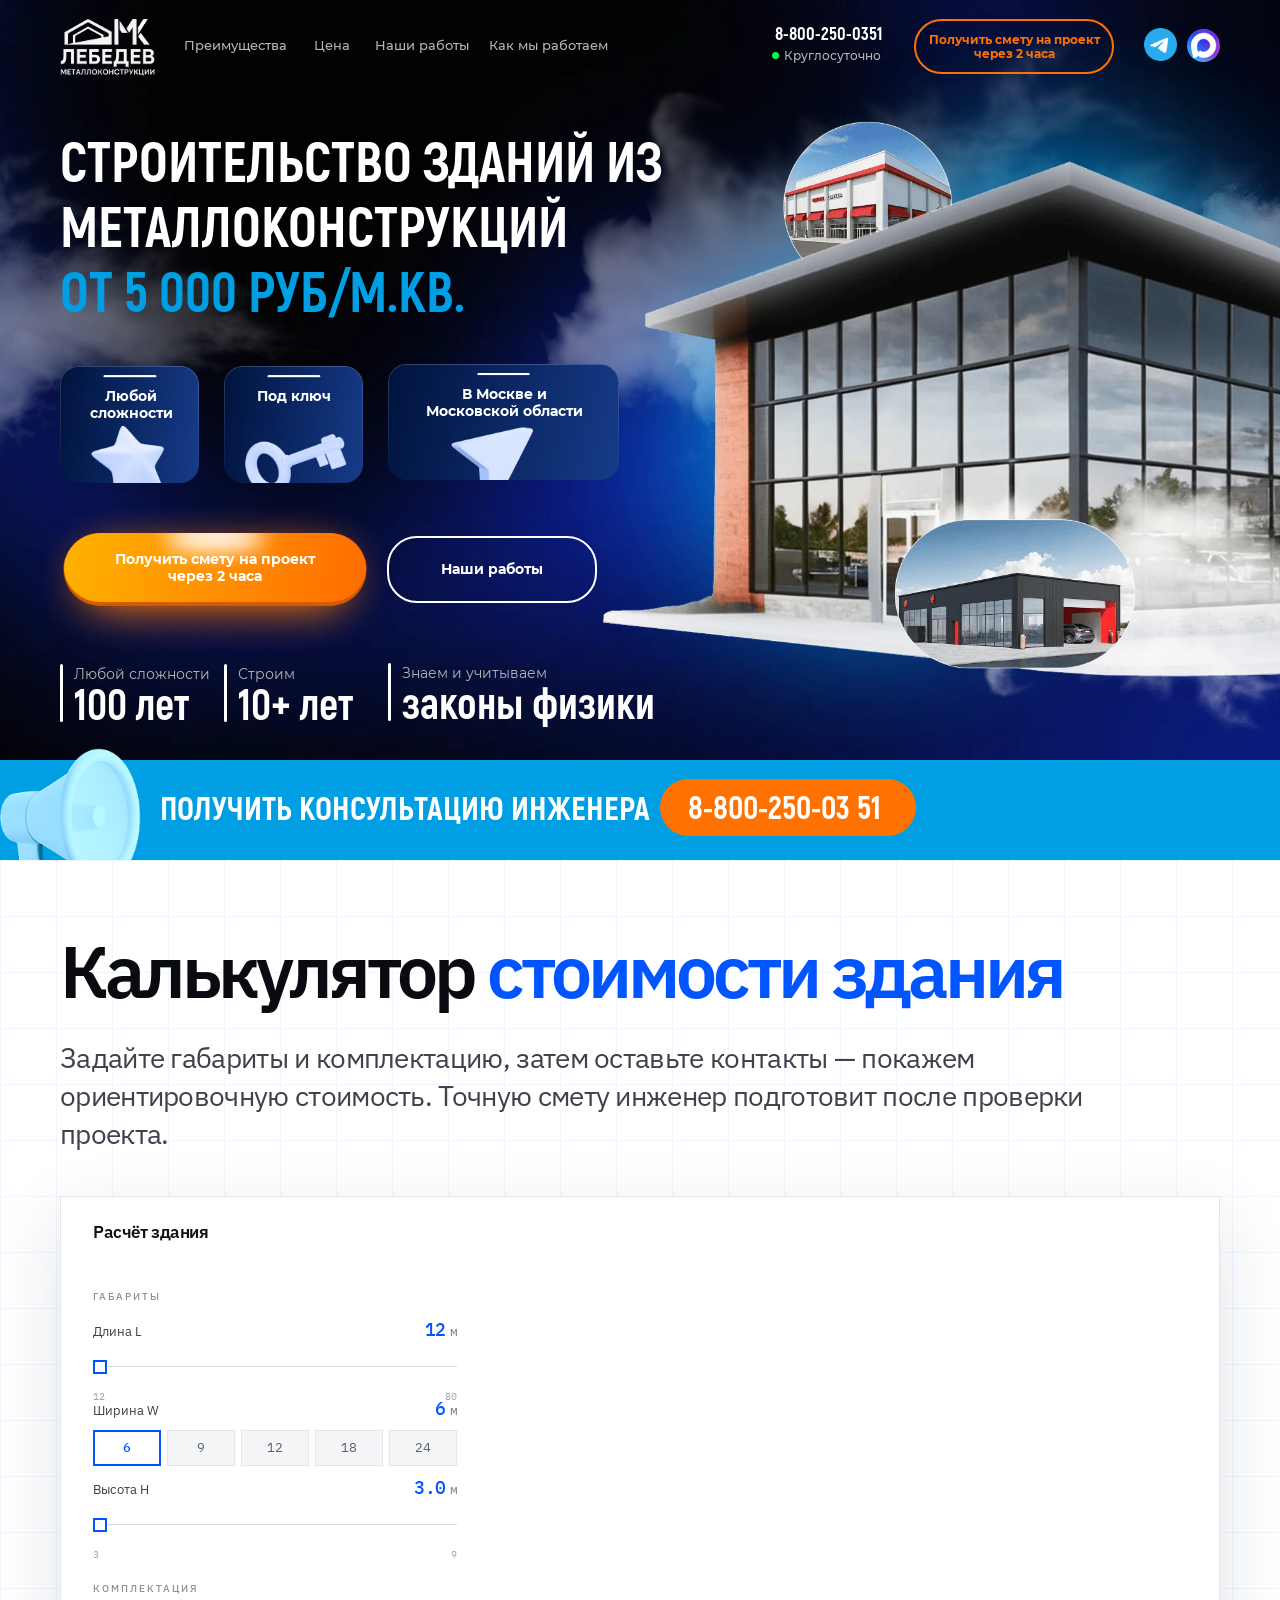
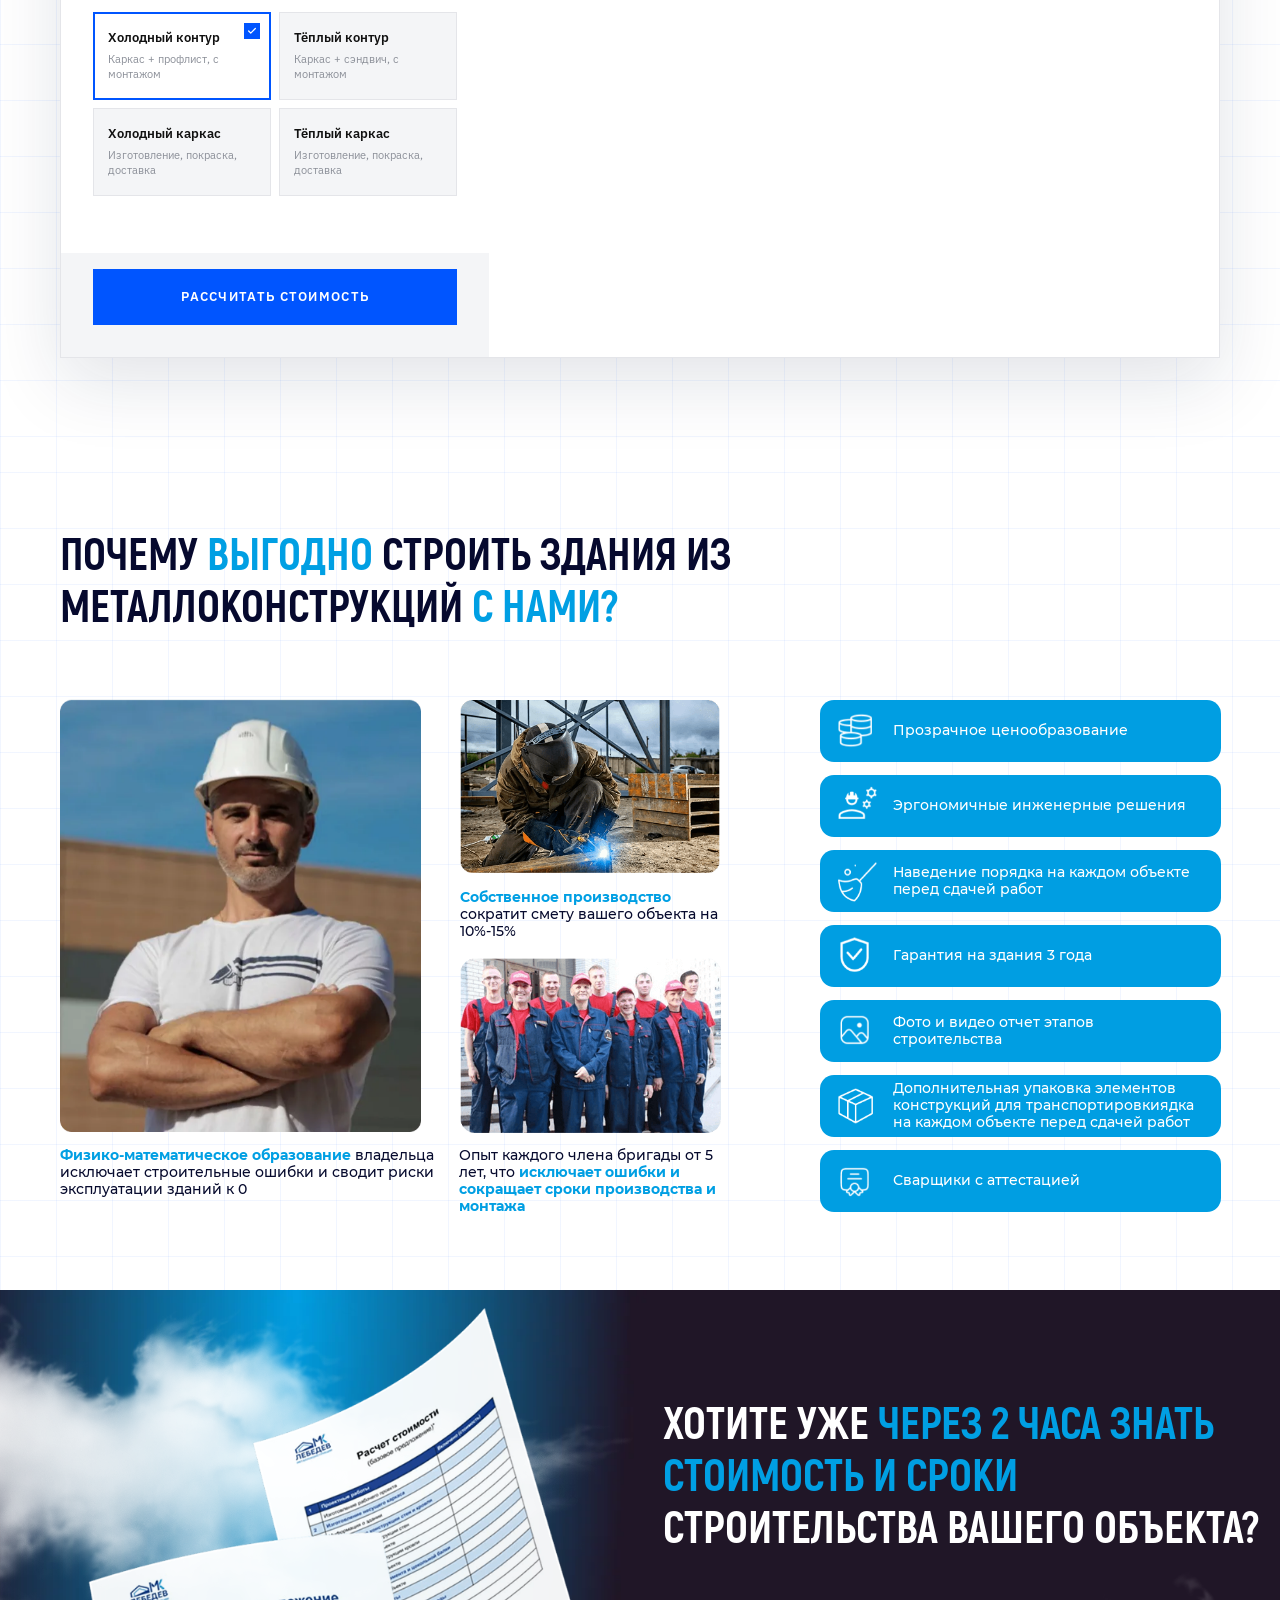
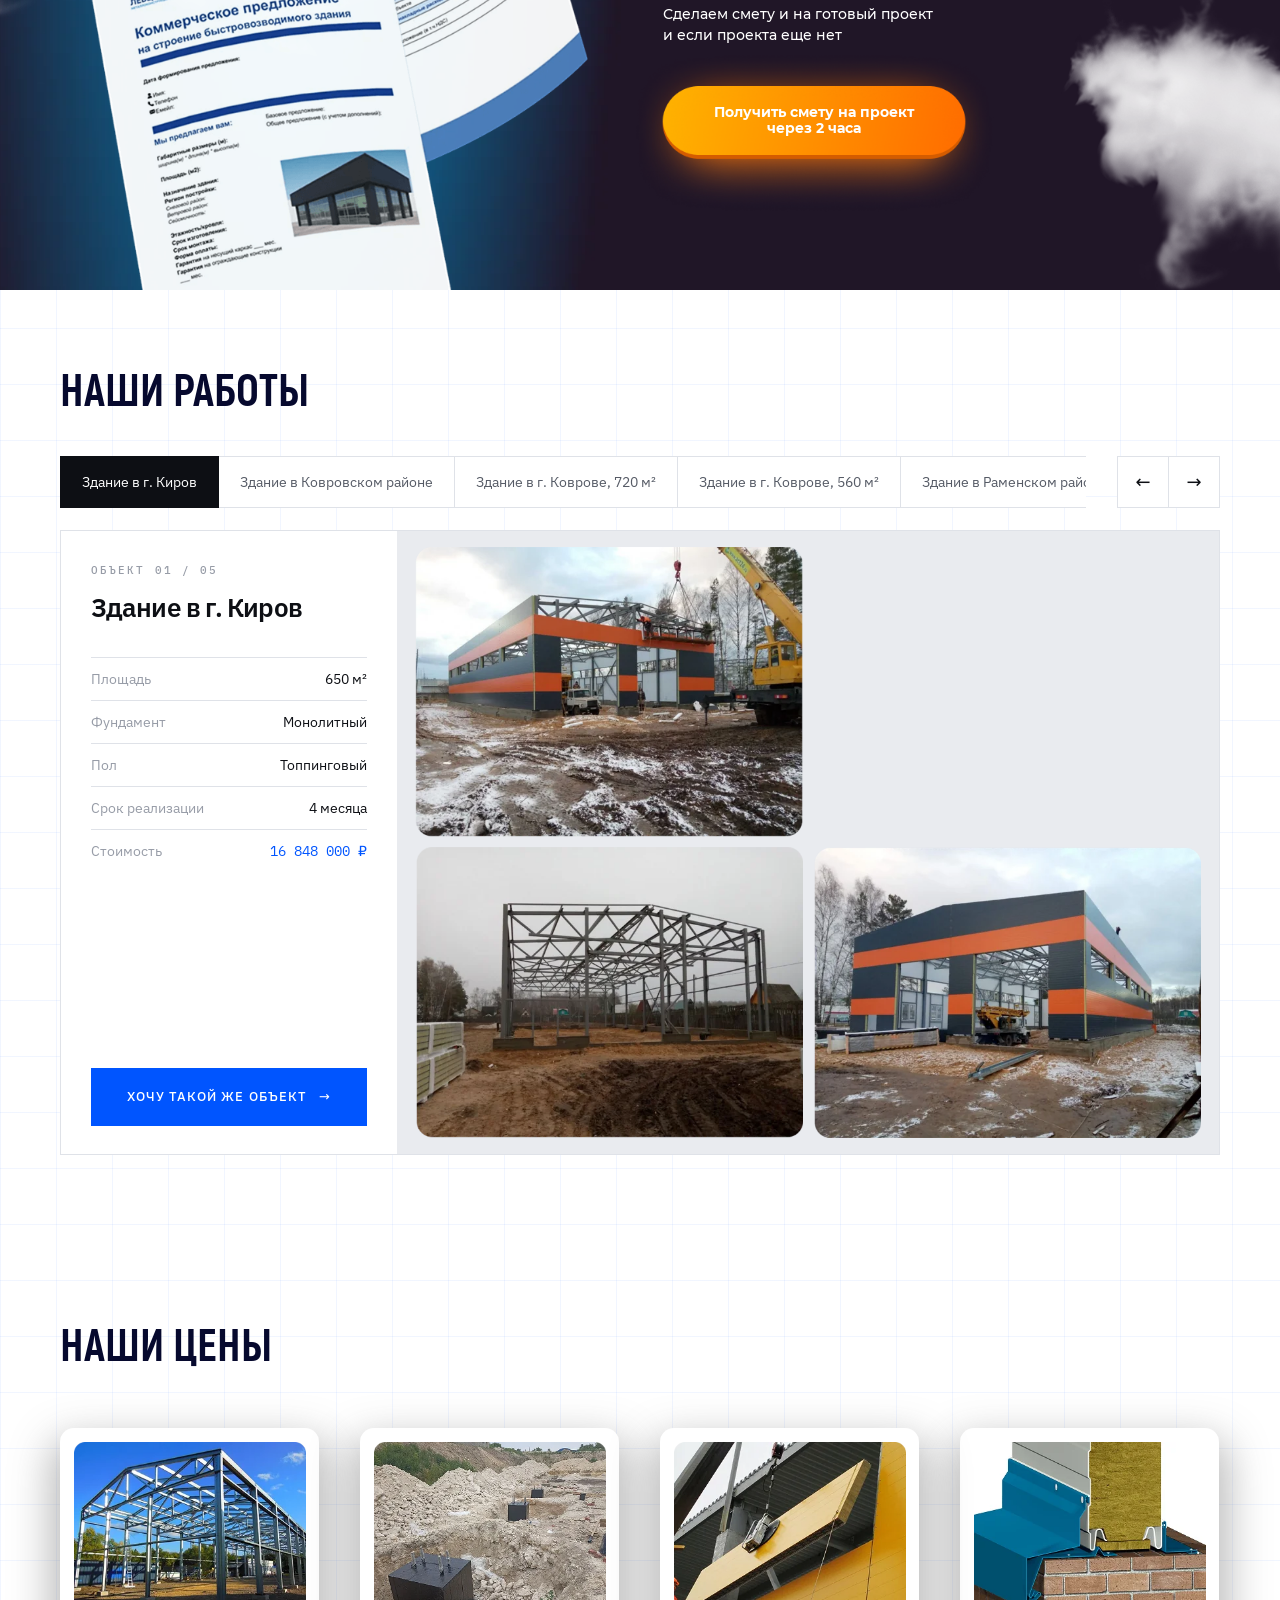
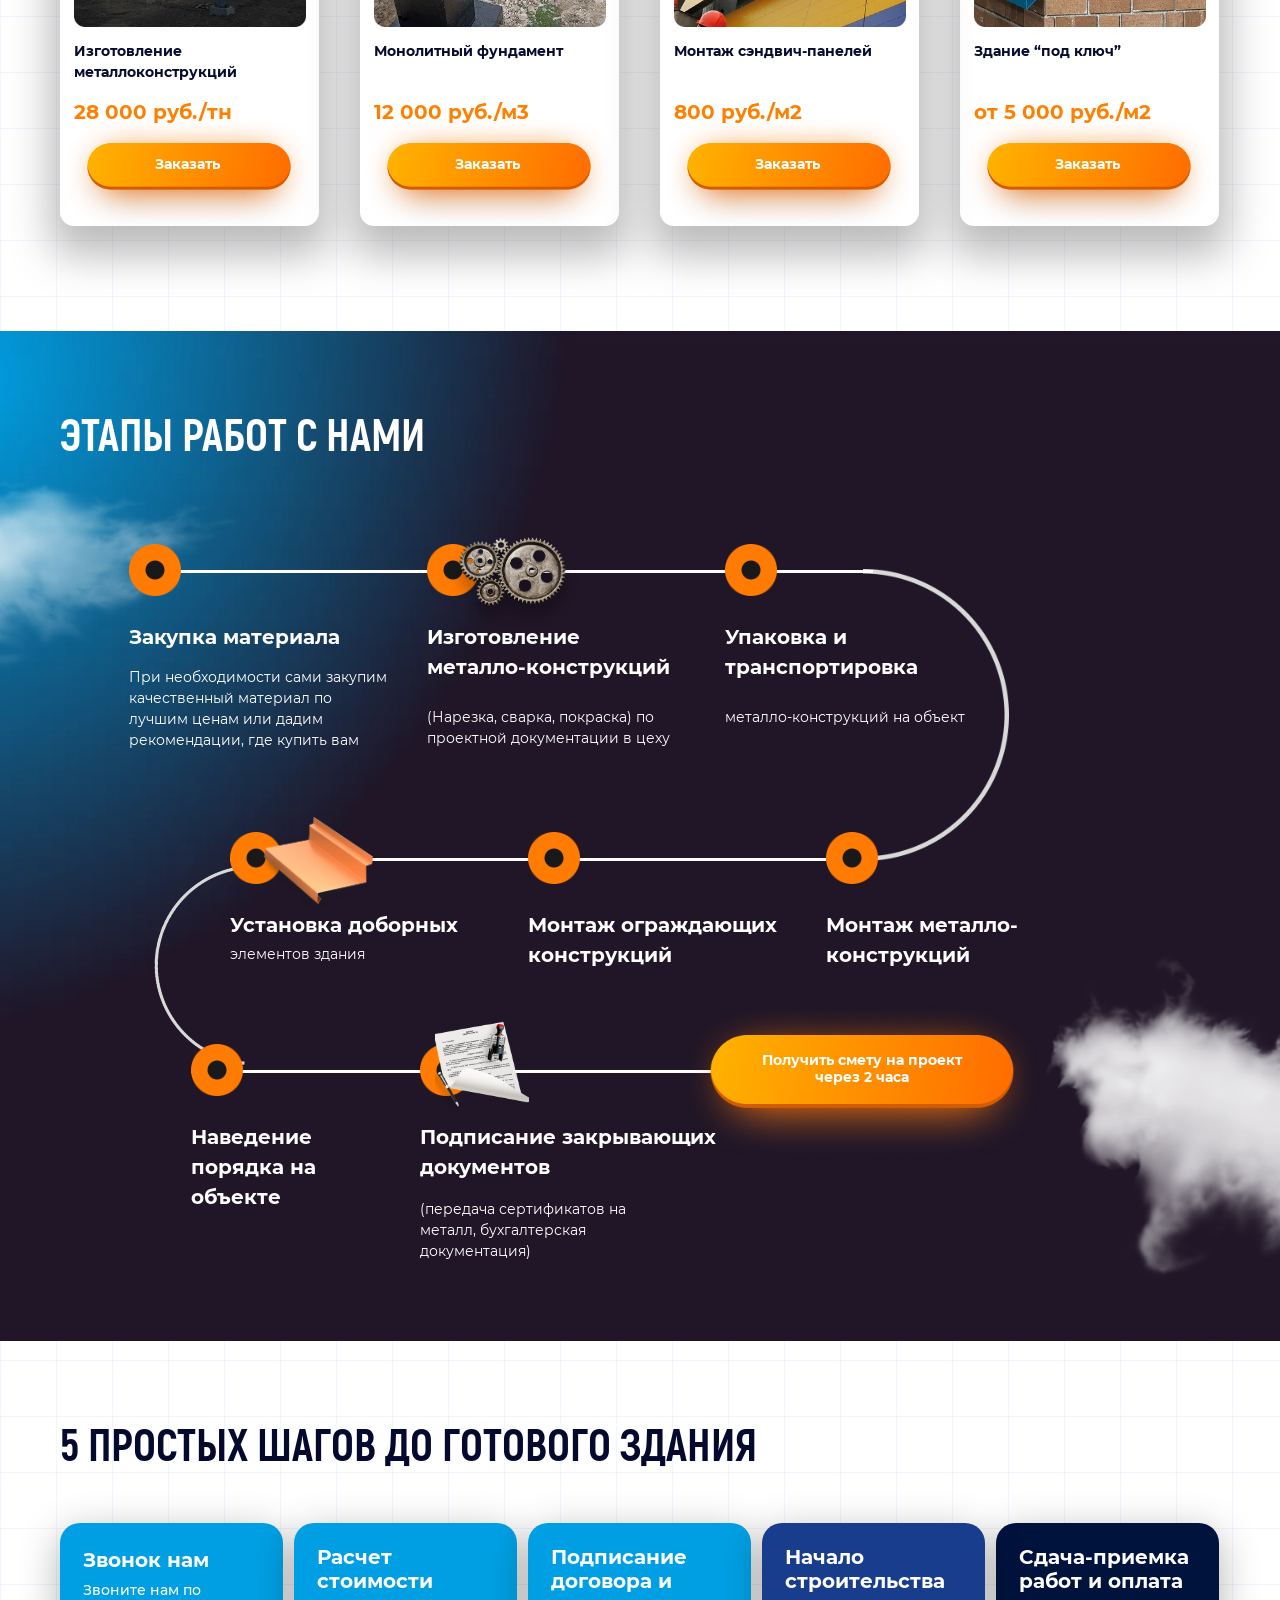
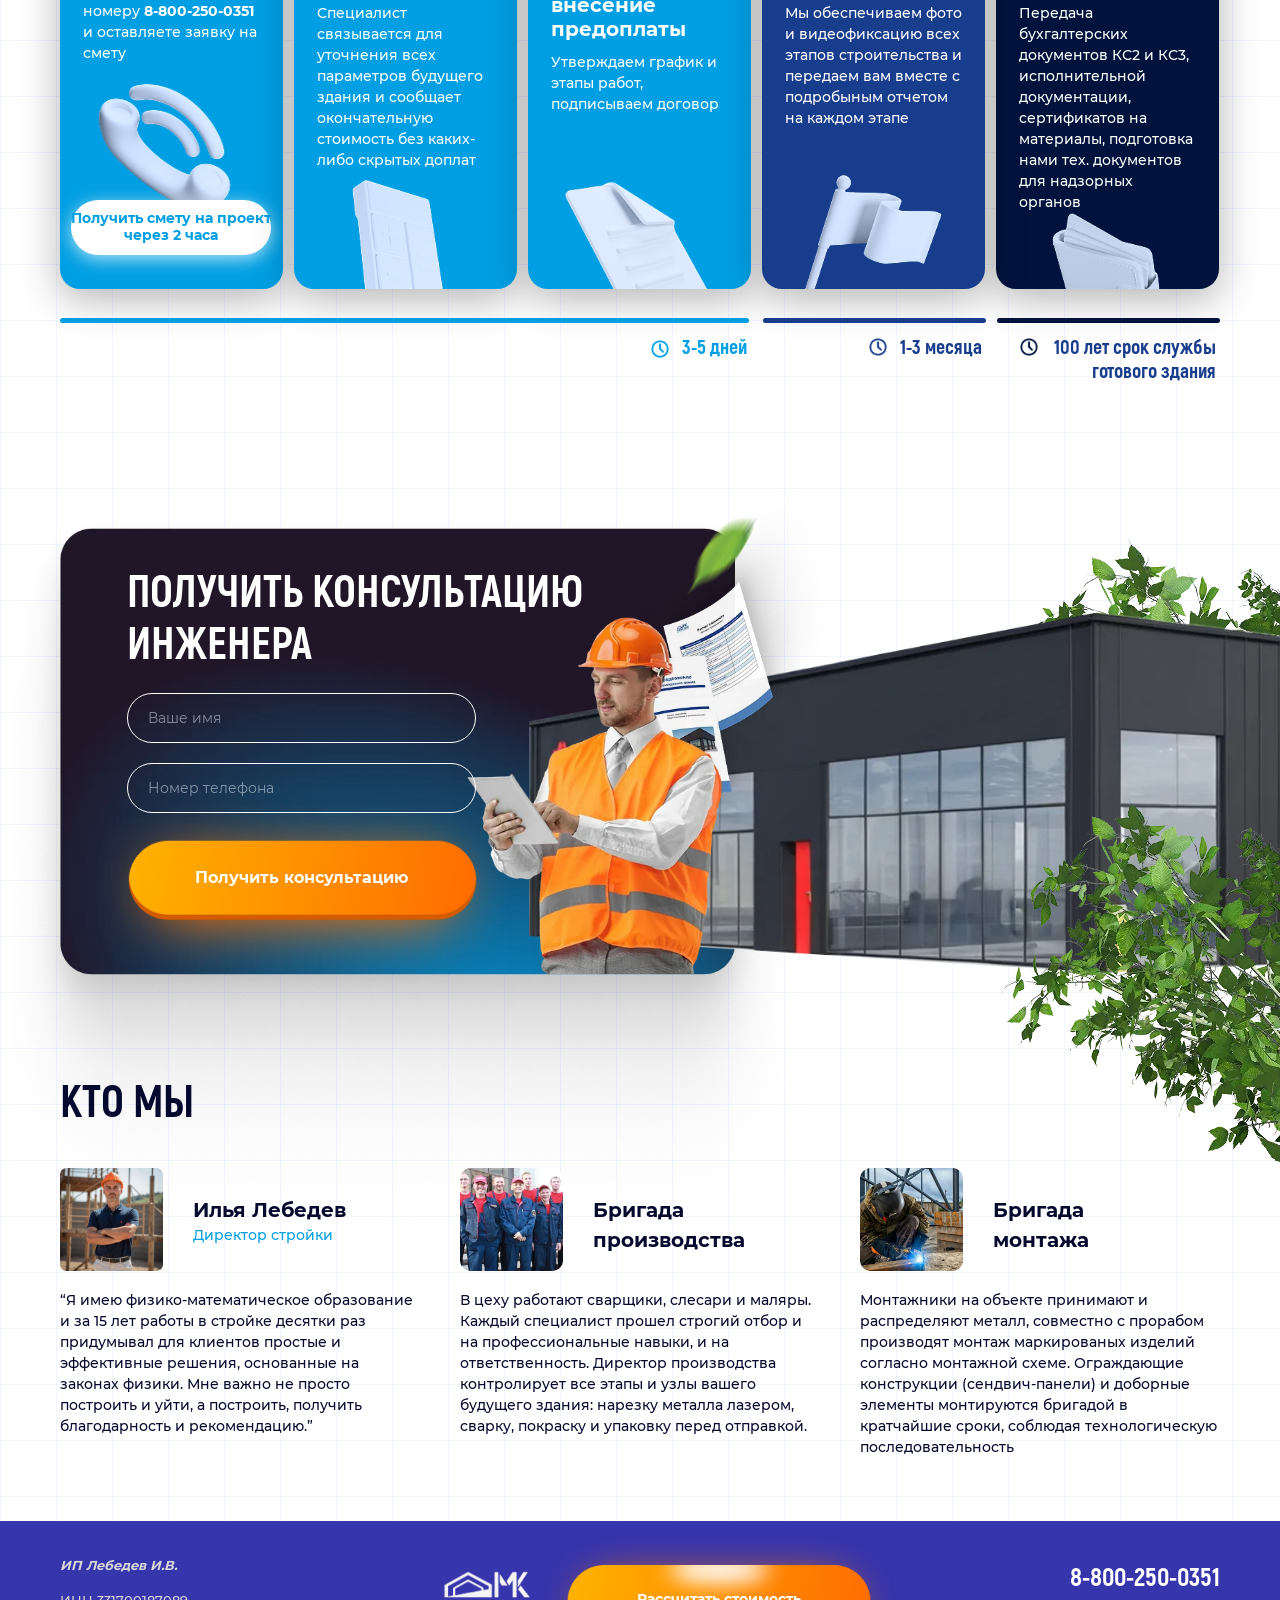
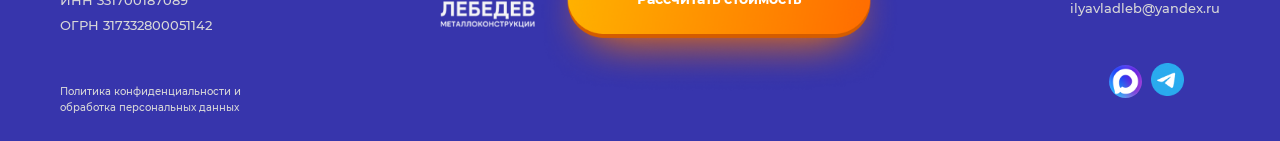
==== index.html @ 4c09ad39 "Keep lead relay warm for visitors" ====
<!DOCTYPE html> <html> <head> <meta charset="utf-8" /> <meta http-equiv="Content-Type" content="text/html; charset=utf-8" /> <meta name="viewport" content="width=device-width, initial-scale=1.0" /> <!--metatextblock--> <title>МК Лебедев</title> <meta name="description" content="производство металлоконструкций" /> <meta property="og:url" content="http://mklebedev.ru" /> <meta property="og:title" content="МК Лебедев" /> <meta property="og:description" content="производство металлоконструкций" /> <meta property="og:type" content="website" /> <meta property="og:image" content="/assets/fccdb71871597737-BHRh3YV_.png" /> <link rel="canonical" href="http://mklebedev.ru"> <!--/metatextblock--> <meta name="format-detection" content="telephone=no" /> <meta http-equiv="x-dns-prefetch-control" content="on"> <link rel="dns-prefetch" href="https://ws.tildacdn.com"> <link rel="dns-prefetch" href="https://static.tildacdn.com"> <link rel="shortcut icon" href="/assets/faa99f1e848c1a09-Iy8x-kt5.png" type="image/x-icon" /> <!-- Assets --> <script src="/source-export/assets/3087985932aea10c.js" async charset="utf-8"></script> <link rel="stylesheet" href="/assets/d329e63da9147b9d-CbxjBDpz.css" type="text/css" media="all" onerror="this.loaderr='y';"/> <link rel="stylesheet" href="/assets/bfaf8ce275fa608b-Btalv23H.css?t=1748951665" type="text/css" media="all" onerror="this.loaderr='y';" /> <link rel="stylesheet" href="[data-uri]" type="text/css" media="all" onerror="this.loaderr='y';" /> <link rel="stylesheet" href="[data-uri]" type="text/css" media="print" onload="this.media='all';" onerror="this.loaderr='y';" /> <noscript><link rel="stylesheet" href="[data-uri]" type="text/css" media="all" /></noscript> <link rel="stylesheet" href="/assets/fa470f65bb7f659a-L-0dBsce.css" type="text/css" media="all" onerror="this.loaderr='y';" /> <link rel="stylesheet" href="/assets/e4e72356dfc69a1c-B1KTAywH.css" type="text/css" media="print" onload="this.media='all';" onerror="this.loaderr='y';" /> <noscript><link rel="stylesheet" href="/assets/e4e72356dfc69a1c-B1KTAywH.css" type="text/css" media="all" /></noscript> <link rel="stylesheet" href="/assets/3b8c2eccae7419a6-CvyxeJ_b.css" type="text/css" media="all" onerror="this.loaderr='y';" /> <script nomodule src="/source-export/assets/10c37ace633e348c.js" charset="utf-8"></script> <script type="text/javascript">function t_onReady(func) {if(document.readyState!='loading') {func();} else {document.addEventListener('DOMContentLoaded',func);}}
function t_onFuncLoad(funcName,okFunc,time) {if(typeof window[funcName]==='function') {okFunc();} else {setTimeout(function() {t_onFuncLoad(funcName,okFunc,time);},(time||100));}}function t396_initialScale(t){t=document.getElementById("rec"+t);if(t){t=t.querySelector(".t396__artboard");if(t){var e,r=document.documentElement.clientWidth,a=[];if(i=t.getAttribute("data-artboard-screens"))for(var i=i.split(","),l=0;l<i.length;l++)a[l]=parseInt(i[l],10);else a=[320,480,640,960,1200];for(l=0;l<a.length;l++){var n=a[l];n<=r&&(e=n)}var o="edit"===window.allrecords.getAttribute("data-tilda-mode"),d="center"===t396_getFieldValue(t,"valign",e,a),c="grid"===t396_getFieldValue(t,"upscale",e,a),s=t396_getFieldValue(t,"height_vh",e,a),u=t396_getFieldValue(t,"height",e,a),g=!!window.opr&&!!window.opr.addons||!!window.opera||-1!==navigator.userAgent.indexOf(" OPR/");if(!o&&d&&!c&&!s&&u&&!g){for(var _=parseFloat((r/e).toFixed(3)),f=[t,t.querySelector(".t396__carrier"),t.querySelector(".t396__filter")],l=0;l<f.length;l++)f[l].style.height=Math.floor(parseInt(u,10)*_)+"px";t396_scaleInitial__getElementsToScale(t).forEach(function(t){t.style.zoom=_})}}}}function t396_scaleInitial__getElementsToScale(t){return t?Array.prototype.slice.call(t.children).filter(function(t){return t&&(t.classList.contains("t396__elem")||t.classList.contains("t396__group"))}):[]}function t396_getFieldValue(t,e,r,a){var i=a[a.length-1],l=r===i?t.getAttribute("data-artboard-"+e):t.getAttribute("data-artboard-"+e+"-res-"+r);if(!l)for(var n=0;n<a.length;n++){var o=a[n];if(!(o<=r)&&(l=o===i?t.getAttribute("data-artboard-"+e):t.getAttribute("data-artboard-"+e+"-res-"+o)))break}return l}</script> <script src="/source-export/assets/650635a9ccc1b519.js" charset="utf-8" defer onerror="this.loaderr='y';"></script> <script src="/source-export/assets/99469913cd884b6b.js?t=1748951665" charset="utf-8" async onerror="this.loaderr='y';"></script> <script src="/source-export/assets/4e3898e93c11e9b6.js" charset="utf-8" async onerror="this.loaderr='y';"></script> <script src="/source-export/assets/65742bf27653cb27.js" charset="utf-8" async onerror="this.loaderr='y';"></script> <script src="/source-export/assets/40d3ef7bfcf30dd9.js" charset="utf-8" async onerror="this.loaderr='y';"></script> <script src="/source-export/assets/a7c681a43747995f.js" charset="utf-8" async onerror="this.loaderr='y';"></script> <script src="/source-export/assets/b7b4c8ea3c83208d.js" charset="utf-8" async onerror="this.loaderr='y';"></script> <script src="/source-export/assets/4809ab337c8e7a76.js" charset="utf-8" async onerror="this.loaderr='y';"></script> <script src="/source-export/assets/b25aa137604795e3.js" charset="utf-8" async onerror="this.loaderr='y';"></script> <script src="/source-export/assets/177b3ec71125a889.js" charset="utf-8" async onerror="this.loaderr='y';"></script> <script src="/source-export/assets/a434a3634280222a.js" charset="utf-8" async onerror="this.loaderr='y';"></script> <script src="/source-export/assets/0be8cca68d1aad5b.js" charset="utf-8" async onerror="this.loaderr='y';"></script> <script src="/source-export/assets/f212b7b8f1d6652f.js" charset="utf-8" async onerror="this.loaderr='y';"></script> <script src="/source-export/assets/a888ad3305d15e47.js" charset="utf-8" async onerror="this.loaderr='y';"></script> <script src="/source-export/assets/8f3866c30eab617c.js" charset="utf-8" async onerror="this.loaderr='y';"></script> <script src="/source-export/assets/1a400eea1c77a822.js" charset="utf-8" async onerror="this.loaderr='y';"></script> <script src="/source-export/assets/47298d458f5e125b.js" charset="utf-8" async onerror="this.loaderr='y';"></script> <!-- nominify begin --> <script type="text/javascript" src="/source-export/assets/7be78e4bf2e85eb4.js?wcb_code=2accbef1e4f37ddf5c4b3f8d4f6a697d" charset="UTF-8" async></script> <!-- calltouch --> <script>
(function(w,d,n,c){w.CalltouchDataObject=n;w[n]=function(){w[n]["callbacks"].push(arguments)};if(!w[n]["callbacks"]){w[n]["callbacks"]=[]}w[n]["loaded"]=false;if(typeof c!=="object"){c=[c]}w[n]["counters"]=c;for(var i=0;i<c.length;i+=1){p(c[i])}function p(cId){var a=d.getElementsByTagName("script")[0],s=d.createElement("script"),i=function(){a.parentNode.insertBefore(s,a)},m=typeof Array.prototype.find === 'function',n=m?"init-min.js":"init.js";s.async=true;s.src="https://mod.calltouch.ru/"+n+"?id="+cId;if(w.opera=="[object Opera]"){d.addEventListener("DOMContentLoaded",i,false)}else{i()}}})(window,document,"ct","1x1d19qc");
</script> <!-- calltouch --> <!-- calltouch requsest --> <script type="text/javascript">
Element.prototype.matches||(Element.prototype.matches=Element.prototype.matchesSelector||Element.prototype.webkitMatchesSelector||Element.prototype.mozMatchesSelector||Element.prototype.msMatchesSelector),Element.prototype.closest||(Element.prototype.closest=function(e){for(var t=this;t;){if(t.matches(e))return t;t=t.parentElement}return null});
var ct_get_val = function(form,selector){if(!!form.querySelector(selector)){return form.querySelector(selector).value;}else{return '';}}
var calltouch_sender = function(form,is_zero_block){ console.log(form);
    var fio = ct_get_val(form,'input[data-tilda-rule="name"]'); if (!fio){ fio = ct_get_val(form,'input[name="name"]'); }
    var phone = ct_get_val(form,'input[data-tilda-rule="phone"]'); if (!phone){ phone = ct_get_val(form,'input[name="phone"]'); }
    var email = ct_get_val(form,'input[data-tilda-rule="email"]'); if (!email){ email = ct_get_val(form,'input[name="email"]'); }
    var sub = 'Заявка с ' + location.hostname;
    if (ct_get_val(form,'input[name="tildaspec-formname"]').length>0){ sub = ct_get_val(form,'input[name="tildaspec-formname"]'); }
    var ct_data = {       
        fio: fio,
        phoneNumber: phone,
        email: email,
        subject: sub,
        requestUrl: location.href,
        sessionId: window.call_value
    };
    var post_data = Object.keys(ct_data).reduce(function(a,k){if(!!ct_data[k]){a.push(k+'='+encodeURIComponent(ct_data[k]));}return a},[]).join('&');
    var ct_site_id = '74934';
    var ct_valid = !!phone || !!email;
    console.log(ct_data,ct_valid);
    if (ct_valid && !window.ct_snd_flag){
        window.ct_snd_flag = 1; setTimeout(function(){ window.ct_snd_flag = 0; }, 20000);
        calltouch_send_request(post_data,ct_site_id);
    }
    if (is_zero_block){var su=form.getAttribute('data-success-url');if(su){console.log('ct_start_timeout');setTimeout(function(){console.log('ct_end_timeout');window.location.href=su;},1000);}}
}
var set_calltouch_listener = function(form,is_zero_block){
    form.addEventListener('tildaform:aftersuccess', function(e) { calltouch_sender(form,is_zero_block); });
    if (!is_zero_block){
        var success_callback = form.getAttribute('data-success-callback'); var formsended_callback = form.getAttribute('data-formsended-callback');
        if(!!success_callback){
            if (success_callback == 't702_onSuccess'){window.t702_onSuccess_def=success_callback;form.setAttribute('data-success-callback','t702_onSuccess_ct_fix');}
            if (success_callback == 't396_onSuccess'){window.t396_onSuccess_def=success_callback;form.setAttribute('data-success-callback','t396_onSuccess_ct_fix');}
            if (success_callback == 't678_onSuccess'){window.t678_onSuccess_def=success_callback;form.setAttribute('data-success-callback','t678_onSuccess_ct_fix');}
        }
        if(!!formsended_callback){
            if (formsended_callback=='t706_onSuccessCallback'){ window.t706_onSuccessCallback_def=form.getAttribute('data-formsended-callback'); form.setAttribute('data-formsended-callback','t706_onSuccessCallback_ct_fix'); }
        }
    }
}
var calltouch_send_request = function(post_data,ct_site_id){ var ct_url = 'https://api.calltouch.ru/calls-service/RestAPI/requests/'+ct_site_id+'/register/'; if (window.jQuery){ jQuery.ajax({ url: ct_url, dataType: 'json', type: 'POST', data: post_data, async: false }); } else { var request = window.ActiveXObject?new ActiveXObject("Microsoft.XMLHTTP"):new XMLHttpRequest(); request.open('POST', ct_url, true); request.setRequestHeader('Content-Type', 'application/x-www-form-urlencoded'); request.send(post_data); }}
if (document.readyState!=='loading'){
    [].forEach.call(document.querySelectorAll('form'),function(el){ set_calltouch_listener(el,false); });
} else {
    document.addEventListener('DOMContentLoaded', function(){
        [].forEach.call(document.querySelectorAll('form'),function(el){ set_calltouch_listener(el,false); });
    });
}
window.t396_onSuccess=function(form){if(!form) return;if(!form.id){calltouch_sender(form[0],true);} else {calltouch_sender(form,true);}}
window.t702_onSuccess_ct_fix=function(form){console.log('ct_start_timeout');setTimeout(function(){console.log('ct_end_timeout');window[window.t702_onSuccess_def](form);},1000);}
window.t396_onSuccess_ct_fix=function(form){console.log('ct_start_timeout');setTimeout(function(){console.log('ct_end_timeout');window[window.t396_onSuccess_def](form);},1000);}
window.t678_onSuccess_ct_fix=function(form){console.log('ct_start_timeout');setTimeout(function(){console.log('ct_end_timeout');window[window.t678_onSuccess_def](form);},1000);}
window.t706_onSuccessCallback_ct_fix=function(form){console.log('ct_start_timeout');setTimeout(function(){console.log('ct_end_timeout');window[window.t706_onSuccessCallback_def](form);},1000);}
</script> <script type="text/javascript" >
var send_ct_envybox = function(sub, data) {
    var fio = ''; var phone = ''; var email = '';
    if (!!data.name) {fio = data.name;}if (!!data.phone) {phone = data.phone;}if (!!data.email) {email = data.email;}
    if (!!data.info) {if (!!data.info.phone) {phone = data.info.phone;}if (!!data.info.messenger) {phone = data.info.messenger;}
    if (!!data.info.name) {fio = data.info.name;} if (!!data.info.email) {email = data.info.email;}}
    var ct_site_id = '74934';
    var ct_data = {fio: fio,phoneNumber: phone,email: email,subject: sub,requestUrl: location.href,sessionId: window.call_value};
    if (/^\d+$/.test(phone)){
    var request = window.ActiveXObject ? new ActiveXObject("Microsoft.XMLHTTP") : new XMLHttpRequest();
    var post_data = Object.keys(ct_data).reduce(function(a, k) { if (!!ct_data[k]) { a.push(k + '=' + encodeURIComponent(ct_data[k]));}return a}, []).join('&');
    var url = 'https://api.calltouch.ru/calls-service/RestAPI/' + ct_site_id + '/requests/orders/register/';
    if (!window.ct_snd_flag) {
        window.ct_snd_flag = 1; setTimeout(function() { window.ct_snd_flag = 0;}, 10000);
        request.open("POST", url, true);request.setRequestHeader('Content-Type', 'application/x-www-form-urlencoded');request.send(post_data);}
    }
};
window.ws_OnCallbackOnlineCall = function(data) { send_ct_envybox('Обратный звонок Envybox', data);}
window.ws_OnCallbackDeferredCall = function(data) {send_ct_envybox('Обратный звонок Envybox', data);}
window.ws_OnChatOfflineMessage = function(data) {send_ct_envybox('Оффлайн чат Envybox', data);}
window.ws_OnChatVisitorIntroduced = function(data) {send_ct_envybox('Чат Envybox', data);}

window.ws_OnGeneratorSendLead = function(data) {send_ct_envybox('Генератор Envybox', data);}
window.ws_OnChatFirstMessage = function(data) {window.ct('goal', 'envy_ms');}
</script> <!-- calltouch requsest --><!-- nominify end --><script type="text/javascript">window.dataLayer=window.dataLayer||[];</script> <script type="text/javascript">(function() {if((/bot|google|yandex|baidu|bing|msn|duckduckbot|teoma|slurp|crawler|spider|robot|crawling|facebook/i.test(navigator.userAgent))===false&&typeof(sessionStorage)!='undefined'&&sessionStorage.getItem('visited')!=='y'&&document.visibilityState){var style=document.createElement('style');style.type='text/css';style.innerHTML='@media screen and (min-width: 980px) {.t-records {opacity: 0;}.t-records_animated {-webkit-transition: opacity ease-in-out .2s;-moz-transition: opacity ease-in-out .2s;-o-transition: opacity ease-in-out .2s;transition: opacity ease-in-out .2s;}.t-records.t-records_visible {opacity: 1;}}';document.getElementsByTagName('head')[0].appendChild(style);function t_setvisRecs(){var alr=document.querySelectorAll('.t-records');Array.prototype.forEach.call(alr,function(el) {el.classList.add("t-records_animated");});setTimeout(function() {Array.prototype.forEach.call(alr,function(el) {el.classList.add("t-records_visible");});sessionStorage.setItem("visited","y");},400);}
document.addEventListener('DOMContentLoaded',t_setvisRecs);}})();</script><link rel="stylesheet" href="[data-uri]" type="text/css" media="all" />  <script type="module" crossorigin src="/assets/main-CotDZ5L0.js"></script>
  <link rel="modulepreload" crossorigin href="/assets/calculator-CmkUtg_Q.js">
  <link rel="stylesheet" crossorigin href="/assets/calculator-DmdDq4Le.css">
  <link rel="stylesheet" crossorigin href="/assets/main-CkCjSXBp.css">
</head> <body class="t-body" style="margin:0;"> <!--allrecords--> <div id="allrecords" class="t-records" data-hook="blocks-collection-content-node" data-tilda-project-id="12249499" data-tilda-page-id="63526265" data-tilda-formskey="489d2e240f22559cfb64c63d12249499" data-tilda-cookie="no" data-tilda-lazy="yes" data-tilda-root-zone="com" data-tilda-project-headcode="yes"> <div id="rec868488221" class="r t-rec" style=" " data-animationappear="off" data-record-type="396"> <!-- T396 --> <style>#rec868488221 .t396__artboard {height:860px;background-color:#ffffff;}#rec868488221 .t396__filter {height:860px;}#rec868488221 .t396__carrier{height:860px;background-position:center center;background-attachment:scroll;background-image:url('[data-uri]');background-size:cover;background-repeat:no-repeat;}@media screen and (max-width:1199px) {#rec868488221 .t396__artboard,#rec868488221 .t396__filter,#rec868488221 .t396__carrier {}#rec868488221 .t396__filter {}#rec868488221 .t396__carrier {background-attachment:scroll;}}@media screen and (max-width:959px) {#rec868488221 .t396__artboard,#rec868488221 .t396__filter,#rec868488221 .t396__carrier {}#rec868488221 .t396__filter {}#rec868488221 .t396__carrier {background-attachment:scroll;}}@media screen and (max-width:639px) {#rec868488221 .t396__artboard,#rec868488221 .t396__filter,#rec868488221 .t396__carrier {height:810px;}#rec868488221 .t396__filter {}#rec868488221 .t396__carrier {background-attachment:scroll;}}@media screen and (max-width:479px) {#rec868488221 .t396__artboard,#rec868488221 .t396__filter,#rec868488221 .t396__carrier {height:1060px;}#rec868488221 .t396__filter {}#rec868488221 .t396__carrier {background-attachment:scroll;}}#rec868488221 .tn-elem[data-elem-id="1739959484264"]{z-index:4;top:calc(860px - 100px + 0px);left:calc(50% - 9800% + 0px);width:19600%;height:100px;}#rec868488221 .tn-elem[data-elem-id="1739959484264"] .tn-atom {border-radius:0px 0px 0px 0px;background-color:#009fe3;background-position:center center;border-color:transparent ;border-style:solid;}@media screen and (max-width:1199px) {#rec868488221 .tn-elem[data-elem-id="1739959484264"] {top:calc(860px - 100px + 0px);left:calc(50% - 9800% + 0px);}}@media screen and (max-width:959px) {#rec868488221 .tn-elem[data-elem-id="1739959484264"] {top:calc(860px - 100px + 0px);left:calc(50% - 9800% + 0px);}}@media screen and (max-width:639px) {#rec868488221 .tn-elem[data-elem-id="1739959484264"] {top:calc(860px - 100px + 0px);left:calc(50% - 9800% + 0px);height:130px;}}@media screen and (max-width:479px) {#rec868488221 .tn-elem[data-elem-id="1739959484264"] {top:calc(860px - 100px + 0px);left:calc(50% - 9800% + 0px);width:100%;height:108px;}}#rec868488221 .tn-elem[data-elem-id="1739966336444"]{z-index:5;top:779px;left:calc(50% - 600px + 620px);width:256px;height:57px;}#rec868488221 .tn-elem[data-elem-id="1739966336444"] .tn-atom {border-radius:50px 50px 50px 50px;background-color:#ff7201;background-position:center center;border-color:transparent ;border-style:solid;}@media screen and (max-width:1199px) {#rec868488221 .tn-elem[data-elem-id="1739966336444"] {top:780px;left:calc(50% - 480px + 695px);}}@media screen and (max-width:959px) {#rec868488221 .tn-elem[data-elem-id="1739966336444"] {top:781px;left:calc(50% - 320px + 442px);width:187px;}}@media screen and (max-width:639px) {#rec868488221 .tn-elem[data-elem-id="1739966336444"] {top:732px;left:calc(50% - 240px + 216px);}}@media screen and (max-width:479px) {#rec868488221 .tn-elem[data-elem-id="1739966336444"] {top:1003px;left:calc(50% - 160px + 119px);width:163px;height:33px;}}#rec868488221 .tn-elem[data-elem-id="1739959676302"]{color:#ffffff;z-index:6;top:791px;left:calc(50% - 600px + 120px);width:546px;height:38px;}#rec868488221 .tn-elem[data-elem-id="1739959676302"] .tn-atom {vertical-align:middle;color:#ffffff;font-size:32px;font-family:'AkrobatMontserrat',Arial,sans-serif;line-height:1.2;font-weight:600;text-transform:uppercase;background-position:center center;border-color:transparent ;border-style:solid;}@media screen and (max-width:1199px) {#rec868488221 .tn-elem[data-elem-id="1739959676302"] {top:786px;left:calc(50% - 480px + 168px);width:517px;height:auto;}}@media screen and (max-width:959px) {#rec868488221 .tn-elem[data-elem-id="1739959676302"] {top:780px;left:calc(50% - 320px + 170px);width:263px;height:auto;}#rec868488221 .tn-elem[data-elem-id="1739959676302"] .tn-atom{font-size:22px;background-size:cover;}}@media screen and (max-width:639px) {#rec868488221 .tn-elem[data-elem-id="1739959676302"] {top:694px;left:calc(50% - 240px + 150px);width:320px;height:auto;}#rec868488221 .tn-elem[data-elem-id="1739959676302"] .tn-atom{font-size:20px;background-size:cover;}}@media screen and (max-width:479px) {#rec868488221 .tn-elem[data-elem-id="1739959676302"] {top:969px;left:calc(50% - 160px + 8px);width:304px;height:auto;}#rec868488221 .tn-elem[data-elem-id="1739959676302"] {text-align:center;}#rec868488221 .tn-elem[data-elem-id="1739959676302"] .tn-atom{font-size:16px;background-size:cover;}}#rec868488221 .tn-elem[data-elem-id="1739959744365"]{color:#ffffff;z-index:7;top:790px;left:calc(50% - 600px + 648px);width:208px;height:38px;}#rec868488221 .tn-elem[data-elem-id="1739959744365"] .tn-atom {vertical-align:middle;color:#ffffff;font-size:32px;font-family:'AkrobatMontserrat',Arial,sans-serif;line-height:1.2;font-weight:600;text-transform:uppercase;background-position:center center;border-color:transparent ;border-style:solid;}@media screen and (max-width:1199px) {#rec868488221 .tn-elem[data-elem-id="1739959744365"] {top:792px;left:calc(50% - 480px + 723px);height:auto;}}@media screen and (max-width:959px) {#rec868488221 .tn-elem[data-elem-id="1739959744365"] {top:797px;left:calc(50% - 320px + 469px);width:142px;height:auto;}#rec868488221 .tn-elem[data-elem-id="1739959744365"] .tn-atom{font-size:22px;background-size:cover;}}@media screen and (max-width:639px) {#rec868488221 .tn-elem[data-elem-id="1739959744365"] {top:749px;left:calc(50% - 240px + 239px);width:142px;height:auto;}}@media screen and (max-width:479px) {#rec868488221 .tn-elem[data-elem-id="1739959744365"] {top:1008px;left:calc(50% - 160px + 119px);width:163px;height:auto;}#rec868488221 .tn-elem[data-elem-id="1739959744365"] {text-align:center;}#rec868488221 .tn-elem[data-elem-id="1739959744365"] .tn-atom{font-size:20px;background-size:cover;}}#rec868488221 .tn-elem[data-elem-id="1739959653386"]{z-index:8;top:calc(860px - 122px + 0px);left:calc(50% - 600px + -56px);width:176px;height:auto;}#rec868488221 .tn-elem[data-elem-id="1739959653386"] .tn-atom {border-radius:0px 0px 0px 0px;background-position:center center;border-color:transparent ;border-style:solid;}#rec868488221 .tn-elem[data-elem-id="1739959653386"] .tn-atom__img {border-radius:0px 0px 0px 0px;object-position:center center;}@media screen and (max-width:1199px) {#rec868488221 .tn-elem[data-elem-id="1739959653386"] {top:calc(860px - 122px + 0px);left:calc(50% - 480px + -16px);height:auto;}}@media screen and (max-width:959px) {#rec868488221 .tn-elem[data-elem-id="1739959653386"] {top:calc(860px - 122px + 0px);left:calc(50% - 320px + -16px);height:auto;}}@media screen and (max-width:639px) {#rec868488221 .tn-elem[data-elem-id="1739959653386"] {top:calc(860px - 122px + 0px);left:calc(50% - 240px + -17px);height:auto;}}@media screen and (max-width:479px) {#rec868488221 .tn-elem[data-elem-id="1739959653386"] {top:calc(860px - 122px + 2px);left:calc(50% - 160px + 0px);width:111px;height:auto;}}#rec868488221 .tn-elem[data-elem-id="1739954572817"]{z-index:9;top:128px;left:-430px;width:767px;height:auto;}#rec868488221 .tn-elem[data-elem-id="1739954572817"] .tn-atom {border-radius:0px 0px 0px 0px;background-position:center center;border-color:transparent ;border-style:solid;}#rec868488221 .tn-elem[data-elem-id="1739954572817"] .tn-atom__img {border-radius:0px 0px 0px 0px;object-position:center center;}@media screen and (max-width:1199px) {#rec868488221 .tn-elem[data-elem-id="1739954572817"] {height:auto;}}@media screen and (max-width:959px) {#rec868488221 .tn-elem[data-elem-id="1739954572817"] {top:318px;left:-399px;width:649px;height:auto;}}@media screen and (max-width:639px) {#rec868488221 .tn-elem[data-elem-id="1739954572817"] {height:auto;}}@media screen and (max-width:479px) {#rec868488221 .tn-elem[data-elem-id="1739954572817"] {top:574px;left:-371px;width:528px;height:auto;}}#rec868488221 .tn-elem[data-elem-id="1740122880340"]{z-index:10;top:-16px;left:calc(50% - 600px + -5557px);width:200px;height:auto;}#rec868488221 .tn-elem[data-elem-id="1740122880340"] .tn-atom {border-radius:0px 0px 0px 0px;background-position:center center;border-color:transparent ;border-style:solid;}#rec868488221 .tn-elem[data-elem-id="1740122880340"] .tn-atom__img {border-radius:0px 0px 0px 0px;object-position:center center;}@media screen and (max-width:1199px) {#rec868488221 .tn-elem[data-elem-id="1740122880340"] {top:-486px;left:calc(50% - 480px + -5612px);height:auto;}}@media screen and (max-width:959px) {#rec868488221 .tn-elem[data-elem-id="1740122880340"] {top:-426px;left:calc(50% - 320px + -3222px);height:auto;}}@media screen and (max-width:639px) {#rec868488221 .tn-elem[data-elem-id="1740122880340"] {top:284px;left:calc(50% - 240px + 21px);width:229px;height:auto;}}@media screen and (max-width:479px) {#rec868488221 .tn-elem[data-elem-id="1740122880340"] {top:407px;left:calc(50% - 160px + 10px);width:300px;height:auto;}}#rec868488221 .tn-elem[data-elem-id="1740122934363"]{z-index:11;top:34px;left:calc(50% - 600px + -5548px);width:200px;height:auto;}#rec868488221 .tn-elem[data-elem-id="1740122934363"] .tn-atom {border-radius:0px 0px 0px 0px;background-position:center center;border-color:transparent ;border-style:solid;}#rec868488221 .tn-elem[data-elem-id="1740122934363"] .tn-atom__img {border-radius:0px 0px 0px 0px;object-position:center center;}@media screen and (max-width:1199px) {#rec868488221 .tn-elem[data-elem-id="1740122934363"] {top:-436px;left:calc(50% - 480px + -5603px);height:auto;}}@media screen and (max-width:959px) {#rec868488221 .tn-elem[data-elem-id="1740122934363"] {top:-376px;left:calc(50% - 320px + -3213px);height:auto;}}@media screen and (max-width:639px) {#rec868488221 .tn-elem[data-elem-id="1740122934363"] {top:341px;left:calc(50% - 240px + 21px);width:229px;height:auto;}}@media screen and (max-width:479px) {#rec868488221 .tn-elem[data-elem-id="1740122934363"] {top:343px;left:calc(50% - 160px + 10px);width:300px;height:auto;}}#rec868488221 .tn-elem[data-elem-id="1740122945314"]{z-index:12;top:101px;left:calc(50% - 600px + -5525px);width:200px;height:auto;}#rec868488221 .tn-elem[data-elem-id="1740122945314"] .tn-atom {border-radius:0px 0px 0px 0px;background-position:center center;border-color:transparent ;border-style:solid;}#rec868488221 .tn-elem[data-elem-id="1740122945314"] .tn-atom__img {border-radius:0px 0px 0px 0px;object-position:center center;}@media screen and (max-width:1199px) {#rec868488221 .tn-elem[data-elem-id="1740122945314"] {top:-369px;left:calc(50% - 480px + -5580px);height:auto;}}@media screen and (max-width:959px) {#rec868488221 .tn-elem[data-elem-id="1740122945314"] {top:-309px;left:calc(50% - 320px + -3190px);height:auto;}}@media screen and (max-width:639px) {#rec868488221 .tn-elem[data-elem-id="1740122945314"] {top:393px;left:calc(50% - 240px + 21px);width:229px;height:auto;}}@media screen and (max-width:479px) {#rec868488221 .tn-elem[data-elem-id="1740122945314"] {top:268px;left:calc(50% - 160px + 10px);width:300px;height:auto;}}#rec868488221 .tn-elem[data-elem-id="1740078327239"]{z-index:13;top:10px;left:calc(50% - 600px + 420px);width:1004px;height:auto;}#rec868488221 .tn-elem[data-elem-id="1740078327239"] .tn-atom {border-radius:0px 0px 0px 0px;background-position:center center;border-color:transparent ;border-style:solid;}#rec868488221 .tn-elem[data-elem-id="1740078327239"] .tn-atom__img {border-radius:0px 0px 0px 0px;object-position:center center;}@media screen and (max-width:1199px) {#rec868488221 .tn-elem[data-elem-id="1740078327239"] {height:auto;}}@media screen and (max-width:959px) {#rec868488221 .tn-elem[data-elem-id="1740078327239"] {top:21px;left:calc(50% - 320px + 410px);width:830px;height:auto;}}@media screen and (max-width:639px) {#rec868488221 .tn-elem[data-elem-id="1740078327239"] {height:auto;}}@media screen and (max-width:479px) {#rec868488221 .tn-elem[data-elem-id="1740078327239"] {top:76px;height:auto;}}#rec868488221 .tn-elem[data-elem-id="1739956085281"]{z-index:14;top:-15px;left:calc(50% - 600px + 489px);width:1280px;height:auto;}#rec868488221 .tn-elem[data-elem-id="1739956085281"] .tn-atom {border-radius:0px 0px 0px 0px;background-position:center center;border-color:transparent ;border-style:solid;}#rec868488221 .tn-elem[data-elem-id="1739956085281"] .tn-atom__img {border-radius:0px 0px 0px 0px;object-position:center center;}@media screen and (max-width:1199px) {#rec868488221 .tn-elem[data-elem-id="1739956085281"] {top:52px;left:calc(50% - 480px + 420px);width:1190px;height:auto;}}@media screen and (max-width:959px) {#rec868488221 .tn-elem[data-elem-id="1739956085281"] {top:209px;left:calc(50% - 320px + 319px);width:619px;height:auto;}}@media screen and (max-width:639px) {#rec868488221 .tn-elem[data-elem-id="1739956085281"] {top:190px;left:calc(50% - 240px + 230px);width:477px;height:auto;}}@media screen and (max-width:479px) {#rec868488221 .tn-elem[data-elem-id="1739956085281"] {top:622px;left:calc(50% - 160px + -11px);width:416px;height:auto;}}#rec868488221 .tn-elem[data-elem-id="1739957095947"]{z-index:16;top:499px;left:calc(50% - 600px + -9px);width:368px;height:auto;}@media (min-width:1200px) {#rec868488221 .tn-elem.t396__elem--anim-hidden[data-elem-id="1739957095947"] {opacity:0;}}#rec868488221 .tn-elem[data-elem-id="1739957095947"] .tn-atom {border-radius:0px 0px 0px 0px;background-position:center center;border-color:transparent ;border-style:solid;}#rec868488221 .tn-elem[data-elem-id="1739957095947"] .tn-atom__img {border-radius:0px 0px 0px 0px;object-position:center center;}@media screen and (max-width:1199px) {#rec868488221 .tn-elem[data-elem-id="1739957095947"] {top:499px;left:calc(50% - 480px + -9px);height:auto;}}@media screen and (max-width:959px) {#rec868488221 .tn-elem[data-elem-id="1739957095947"] {top:518px;left:calc(50% - 320px + -9px);height:auto;}}@media screen and (max-width:639px) {#rec868488221 .tn-elem[data-elem-id="1739957095947"] {top:441px;left:calc(50% - 240px + -21px);width:336px;height:auto;}}@media screen and (max-width:479px) {#rec868488221 .tn-elem[data-elem-id="1739957095947"] {top:458px;left:calc(50% - 160px + -21px);width:361px;height:auto;}}#rec868488221 .tn-elem[data-elem-id="1739957030483"]{color:#ffffff;text-align:center;z-index:17;top:531px;left:calc(50% - 600px + 53px);width:244px;height:73px;}#rec868488221 .tn-elem[data-elem-id="1739957030483"] .tn-atom{color:#ffffff;font-size:14px;font-family:'AkrobatMontserrat',Arial,sans-serif;line-height:1.2;font-weight:700;border-width:2px;border-radius:30px 30px 30px 30px;background-position:center center;border-color:transparent ;border-style:solid;transition:background-color 0.2s ease-in-out,color 0.2s ease-in-out,border-color 0.2s ease-in-out;}@media screen and (max-width:1199px) {#rec868488221 .tn-elem[data-elem-id="1739957030483"] {top:531px;left:calc(50% - 480px + 53px);}}@media screen and (max-width:959px) {#rec868488221 .tn-elem[data-elem-id="1739957030483"] {top:550px;left:calc(50% - 320px + 53px);}}@media screen and (max-width:639px) {#rec868488221 .tn-elem[data-elem-id="1739957030483"] {top:470px;left:calc(50% - 240px + 35px);width:222px;height:67px;}}@media screen and (max-width:479px) {#rec868488221 .tn-elem[data-elem-id="1739957030483"] {top:490px;left:calc(50% - 160px + 40px);width:239px;height:73px;}}#rec868488221 .tn-elem[data-elem-id="1739945028538"]{z-index:18;top:19px;left:calc(50% - 600px + 20px);width:95px;height:auto;}#rec868488221 .tn-elem[data-elem-id="1739945028538"] .tn-atom {border-radius:0px 0px 0px 0px;background-position:center center;border-color:transparent ;border-style:solid;}#rec868488221 .tn-elem[data-elem-id="1739945028538"] .tn-atom__img {border-radius:0px 0px 0px 0px;object-position:center center;}@media screen and (max-width:1199px) {#rec868488221 .tn-elem[data-elem-id="1739945028538"] {height:auto;}}@media screen and (max-width:959px) {#rec868488221 .tn-elem[data-elem-id="1739945028538"] {top:27px;left:calc(50% - 320px + 25px);width:73px;height:auto;}}@media screen and (max-width:639px) {#rec868488221 .tn-elem[data-elem-id="1739945028538"] {height:auto;}}@media screen and (max-width:479px) {#rec868488221 .tn-elem[data-elem-id="1739945028538"] {top:-43px;left:calc(50% - 160px + -3257px);width:51px;height:auto;}}#rec868488221 .tn-elem[data-elem-id="1739945090197"]{color:#b6b6b5;text-align:center;z-index:19;top:35px;left:calc(50% - 600px + 446px);width:124px;height:auto;}#rec868488221 .tn-elem[data-elem-id="1739945090197"] .tn-atom {vertical-align:middle;color:#b6b6b5;font-size:13px;font-family:'AkrobatMontserrat',Arial,sans-serif;line-height:1.55;font-weight:500;background-position:center center;border-color:transparent ;border-style:solid;}@media screen and (max-width:1199px) {#rec868488221 .tn-elem[data-elem-id="1739945090197"] {top:-652px;left:calc(50% - 480px + -5101px);height:auto;}#rec868488221 .tn-elem[data-elem-id="1739945090197"] {text-align:left;}#rec868488221 .tn-elem[data-elem-id="1739945090197"] .tn-atom{font-size:10px;background-size:cover;}}@media screen and (max-width:959px) {#rec868488221 .tn-elem[data-elem-id="1739945090197"] {top:-461px;left:calc(50% - 320px + -3286px);height:auto;}}@media screen and (max-width:639px) {#rec868488221 .tn-elem[data-elem-id="1739945090197"] {top:-617px;left:calc(50% - 240px + -5469px);height:auto;}}@media screen and (max-width:479px) {}#rec868488221 .tn-elem[data-elem-id="1739945448842"]{color:#b6b6b5;text-align:center;z-index:20;top:35px;left:calc(50% - 600px + 139px);width:113px;height:auto;}#rec868488221 .tn-elem[data-elem-id="1739945448842"] .tn-atom {vertical-align:middle;color:#b6b6b5;font-size:13px;font-family:'AkrobatMontserrat',Arial,sans-serif;line-height:1.55;font-weight:500;background-position:center center;border-color:transparent ;border-style:solid;}@media screen and (max-width:1199px) {#rec868488221 .tn-elem[data-elem-id="1739945448842"] {top:-637px;left:calc(50% - 480px + -5371px);width:113px;height:auto;}#rec868488221 .tn-elem[data-elem-id="1739945448842"] {text-align:left;}#rec868488221 .tn-elem[data-elem-id="1739945448842"] .tn-atom{font-size:10px;background-size:cover;}}@media screen and (max-width:959px) {#rec868488221 .tn-elem[data-elem-id="1739945448842"] {top:-461px;left:calc(50% - 320px + -3191px);height:auto;}}@media screen and (max-width:639px) {#rec868488221 .tn-elem[data-elem-id="1739945448842"] {top:-617px;left:calc(50% - 240px + -5374px);height:auto;}}@media screen and (max-width:479px) {}#rec868488221 .tn-elem[data-elem-id="1739945764813"]{color:#b6b6b5;z-index:22;top:46px;left:calc(50% - 600px + 744px);width:110px;height:auto;}#rec868488221 .tn-elem[data-elem-id="1739945764813"] .tn-atom {vertical-align:middle;color:#b6b6b5;font-size:12px;font-family:'AkrobatMontserrat',Arial,sans-serif;line-height:1.55;font-weight:500;background-position:center center;border-color:transparent ;border-style:solid;}@media screen and (max-width:1199px) {#rec868488221 .tn-elem[data-elem-id="1739945764813"] {top:46px;left:calc(50% - 480px + 487px);width:110px;height:auto;}}@media screen and (max-width:959px) {#rec868488221 .tn-elem[data-elem-id="1739945764813"] {top:51px;left:calc(50% - 320px + 181px);height:auto;}}@media screen and (max-width:639px) {#rec868488221 .tn-elem[data-elem-id="1739945764813"] {top:46px;left:calc(50% - 240px + 268px);width:110px;height:auto;}}@media screen and (max-width:479px) {#rec868488221 .tn-elem[data-elem-id="1739945764813"] {top:41px;left:calc(50% - 160px + 29px);height:auto;}}#rec868488221 .tn-elem[data-elem-id="1739945714638"]{color:#ffffff;text-align:center;z-index:23;top:21px;left:calc(50% - 600px + 715px);width:147px;height:auto;}#rec868488221 .tn-elem[data-elem-id="1739945714638"] .tn-atom {vertical-align:middle;color:#ffffff;font-size:18px;font-family:'AkrobatMontserrat',Arial,sans-serif;line-height:1.55;font-weight:600;background-position:center center;border-color:transparent ;border-style:solid;}@media screen and (max-width:1199px) {#rec868488221 .tn-elem[data-elem-id="1739945714638"] {top:21px;left:calc(50% - 480px + 458px);width:147px;height:auto;}}@media screen and (max-width:959px) {#rec868488221 .tn-elem[data-elem-id="1739945714638"] {top:26px;left:calc(50% - 320px + 152px);height:auto;}}@media screen and (max-width:639px) {#rec868488221 .tn-elem[data-elem-id="1739945714638"] {top:21px;left:calc(50% - 240px + 239px);width:147px;height:auto;}}@media screen and (max-width:479px) {#rec868488221 .tn-elem[data-elem-id="1739945714638"] {top:16px;left:calc(50% - 160px + 0px);height:auto;}}#rec868488221 .tn-elem[data-elem-id="1739945791641"]{z-index:24;top:52px;left:calc(50% - 600px + 732px);width:7px;height:7px;}#rec868488221 .tn-elem[data-elem-id="1739945791641"] .tn-atom {border-radius:3000px 3000px 3000px 3000px;background-color:#00ff44;background-position:center center;border-color:transparent ;border-style:solid;}@media screen and (max-width:1199px) {#rec868488221 .tn-elem[data-elem-id="1739945791641"] {top:52px;left:calc(50% - 480px + 475px);}}@media screen and (max-width:959px) {#rec868488221 .tn-elem[data-elem-id="1739945791641"] {top:57px;left:calc(50% - 320px + 169px);}}@media screen and (max-width:639px) {#rec868488221 .tn-elem[data-elem-id="1739945791641"] {top:52px;left:calc(50% - 240px + 256px);}}@media screen and (max-width:479px) {#rec868488221 .tn-elem[data-elem-id="1739945791641"] {top:47px;left:calc(50% - 160px + 17px);}}#rec868488221 .tn-elem[data-elem-id="1739945462230"]{color:#b6b6b5;text-align:center;z-index:25;top:35px;left:calc(50% - 600px + 272px);width:39px;height:auto;}#rec868488221 .tn-elem[data-elem-id="1739945462230"] .tn-atom {vertical-align:middle;color:#b6b6b5;font-size:13px;font-family:'AkrobatMontserrat',Arial,sans-serif;line-height:1.55;font-weight:500;background-position:center center;border-color:transparent ;border-style:solid;}@media screen and (max-width:1199px) {#rec868488221 .tn-elem[data-elem-id="1739945462230"] {top:-637px;left:calc(50% - 480px + -5266px);height:auto;}#rec868488221 .tn-elem[data-elem-id="1739945462230"] {text-align:left;}#rec868488221 .tn-elem[data-elem-id="1739945462230"] .tn-atom{font-size:10px;background-size:cover;}}@media screen and (max-width:959px) {#rec868488221 .tn-elem[data-elem-id="1739945462230"] {top:-461px;left:calc(50% - 320px + -3087px);height:auto;}}@media screen and (max-width:639px) {#rec868488221 .tn-elem[data-elem-id="1739945462230"] {top:-617px;left:calc(50% - 240px + -5270px);height:auto;}}@media screen and (max-width:479px) {}#rec868488221 .tn-elem[data-elem-id="1739945509383"]{color:#b6b6b5;text-align:center;z-index:26;top:35px;left:calc(50% - 600px + 331px);width:102px;height:auto;}#rec868488221 .tn-elem[data-elem-id="1739945509383"] .tn-atom {vertical-align:middle;color:#b6b6b5;font-size:13px;font-family:'AkrobatMontserrat',Arial,sans-serif;line-height:1.55;font-weight:500;background-position:center center;border-color:transparent ;border-style:solid;}@media screen and (max-width:1199px) {#rec868488221 .tn-elem[data-elem-id="1739945509383"] {top:-637px;left:calc(50% - 480px + -5216px);width:102px;height:auto;}#rec868488221 .tn-elem[data-elem-id="1739945509383"] {text-align:left;}#rec868488221 .tn-elem[data-elem-id="1739945509383"] .tn-atom{font-size:10px;background-size:cover;}}@media screen and (max-width:959px) {#rec868488221 .tn-elem[data-elem-id="1739945509383"] {top:-461px;left:calc(50% - 320px + -3036px);width:102px;height:auto;}}@media screen and (max-width:639px) {#rec868488221 .tn-elem[data-elem-id="1739945509383"] {top:-617px;left:calc(50% - 240px + -5219px);height:auto;}}@media screen and (max-width:479px) {}#rec868488221 .tn-elem[data-elem-id="1739945671015"]{z-index:27;top:28px;left:calc(50% - 600px + 1104px);width:33px;height:auto;}@media (min-width:1200px) {#rec868488221 .tn-elem.t396__elem--anim-hidden[data-elem-id="1739945671015"] {opacity:0;}}#rec868488221 .tn-elem[data-elem-id="1739945671015"] .tn-atom {border-radius:0px 0px 0px 0px;background-position:center center;border-color:transparent ;border-style:solid;}#rec868488221 .tn-elem[data-elem-id="1739945671015"] .tn-atom__img {border-radius:0px 0px 0px 0px;object-position:center center;}@media screen and (max-width:1199px) {#rec868488221 .tn-elem[data-elem-id="1739945671015"] {top:27px;left:calc(50% - 480px + 877px);width:33px;height:auto;}}@media screen and (max-width:959px) {#rec868488221 .tn-elem[data-elem-id="1739945671015"] {top:31px;left:calc(50% - 320px + 550px);height:auto;}}@media screen and (max-width:639px) {#rec868488221 .tn-elem[data-elem-id="1739945671015"] {top:25px;left:calc(50% - 240px + 184px);height:auto;}}@media screen and (max-width:479px) {#rec868488221 .tn-elem[data-elem-id="1739945671015"] {top:21px;left:calc(50% - 160px + 230px);height:auto;}}#rec868488221 .tn-elem[data-elem-id="1739945865342"]{color:#ff7201;text-align:center;z-index:28;top:19px;left:calc(50% - 600px + 874px);width:200px;height:55px;}#rec868488221 .tn-elem[data-elem-id="1739945865342"] .tn-atom{color:#ff7201;font-size:12px;font-family:'AkrobatMontserrat',Arial,sans-serif;line-height:1.15;font-weight:700;border-width:2px;border-radius:30px 30px 30px 30px;background-position:center center;border-color:#ff7201 ;border-style:solid;transition:background-color 0.2s ease-in-out,color 0.2s ease-in-out,border-color 0.2s ease-in-out;}@media screen and (max-width:1199px) {#rec868488221 .tn-elem[data-elem-id="1739945865342"] {left:calc(50% - 480px + 618px);}}@media screen and (max-width:959px) {#rec868488221 .tn-elem[data-elem-id="1739945865342"] {top:20px;left:calc(50% - 320px + 316px);}}@media screen and (max-width:639px) {#rec868488221 .tn-elem[data-elem-id="1739945865342"] {top:-704px;left:calc(50% - 240px + -5838px);}}@media screen and (max-width:479px) {}#rec868488221 .tn-elem[data-elem-id="1739956780162"]{color:#ffffff;text-align:center;z-index:29;top:536px;left:calc(50% - 600px + 347px);width:210px;height:67px;}#rec868488221 .tn-elem[data-elem-id="1739956780162"] .tn-atom{color:#ffffff;font-size:14px;font-family:'AkrobatMontserrat',Arial,sans-serif;line-height:1.15;font-weight:700;border-width:2px;border-radius:30px 30px 30px 30px;background-position:center center;border-color:#ffffff ;border-style:solid;transition:background-color 0.2s ease-in-out,color 0.2s ease-in-out,border-color 0.2s ease-in-out;}@media (hover),(min-width:0\0) {#rec868488221 .tn-elem[data-elem-id="1739956780162"] .tn-atom:hover {background-color:#ffffff;background-image:none;}#rec868488221 .tn-elem[data-elem-id="1739956780162"] .tn-atom:hover {color:#13357e;}}@media screen and (max-width:1199px) {}@media screen and (max-width:959px) {#rec868488221 .tn-elem[data-elem-id="1739956780162"] {top:555px;}}@media screen and (max-width:639px) {#rec868488221 .tn-elem[data-elem-id="1739956780162"] {top:475px;left:calc(50% - 240px + 300px);width:166px;height:64px;}}@media screen and (max-width:479px) {#rec868488221 .tn-elem[data-elem-id="1739956780162"] {top:584px;left:calc(50% - 160px + 10px);width:299px;height:68px;}}#rec868488221 .tn-elem[data-elem-id="1739946169858"]{color:#ffffff;z-index:30;top:132px;left:calc(50% - 600px + 20px);width:607px;height:auto;}#rec868488221 .tn-elem[data-elem-id="1739946169858"] .tn-atom {vertical-align:middle;color:#ffffff;font-size:54px;font-family:'AkrobatMontserrat',Arial,sans-serif;line-height:1.2;font-weight:600;text-transform:uppercase;background-position:center center;border-color:transparent ;border-style:solid;}@media screen and (max-width:1199px) {}@media screen and (max-width:959px) {#rec868488221 .tn-elem[data-elem-id="1739946169858"] {top:141px;height:auto;}#rec868488221 .tn-elem[data-elem-id="1739946169858"] .tn-atom{font-size:50px;background-size:cover;}}@media screen and (max-width:639px) {#rec868488221 .tn-elem[data-elem-id="1739946169858"] {top:122px;width:450px;height:auto;}#rec868488221 .tn-elem[data-elem-id="1739946169858"] .tn-atom{font-size:38px;background-size:cover;}}@media screen and (max-width:479px) {#rec868488221 .tn-elem[data-elem-id="1739946169858"] {top:102px;left:calc(50% - 160px + 20px);width:281px;height:auto;}#rec868488221 .tn-elem[data-elem-id="1739946169858"] {text-align:center;}#rec868488221 .tn-elem[data-elem-id="1739946169858"] .tn-atom{font-size:30px;background-size:cover;}}#rec868488221 .tn-elem[data-elem-id="1739958876265"]{color:#b6b6b5;z-index:31;top:666px;left:calc(50% - 600px + 34px);width:154px;height:auto;}#rec868488221 .tn-elem[data-elem-id="1739958876265"] .tn-atom {vertical-align:middle;color:#b6b6b5;font-size:14px;font-family:'AkrobatMontserrat',Arial,sans-serif;line-height:1.2;font-weight:400;background-position:center center;border-color:transparent ;border-style:solid;}@media screen and (max-width:1199px) {}@media screen and (max-width:959px) {}@media screen and (max-width:639px) {#rec868488221 .tn-elem[data-elem-id="1739958876265"] {top:576px;left:calc(50% - 240px + 34px);width:113px;height:auto;}#rec868488221 .tn-elem[data-elem-id="1739958876265"] .tn-atom{font-size:10px;background-size:cover;}}@media screen and (max-width:479px) {#rec868488221 .tn-elem[data-elem-id="1739958876265"] {top:871px;left:calc(50% - 160px + 25px);width:76px;height:auto;}}#rec868488221 .tn-elem[data-elem-id="1739959233520"]{color:#ffffff;z-index:32;top:681px;left:calc(50% - 600px + 34px);width:154px;height:auto;}#rec868488221 .tn-elem[data-elem-id="1739959233520"] .tn-atom {vertical-align:middle;color:#ffffff;font-size:42px;font-family:'AkrobatMontserrat',Arial,sans-serif;line-height:1.2;font-weight:600;background-position:center center;border-color:transparent ;border-style:solid;}@media screen and (max-width:1199px) {}@media screen and (max-width:959px) {}@media screen and (max-width:639px) {#rec868488221 .tn-elem[data-elem-id="1739959233520"] {top:591px;left:calc(50% - 240px + 34px);width:100px;height:auto;}#rec868488221 .tn-elem[data-elem-id="1739959233520"] .tn-atom{font-size:25px;background-size:cover;}}@media screen and (max-width:479px) {#rec868488221 .tn-elem[data-elem-id="1739959233520"] {top:898px;left:calc(50% - 160px + 25px);width:76px;height:auto;}#rec868488221 .tn-elem[data-elem-id="1739959233520"] .tn-atom{font-size:18px;background-size:cover;}}#rec868488221 .tn-elem[data-elem-id="1739959961702"]{z-index:33;top:664px;left:calc(50% - 600px + 20px);width:3px;height:58px;}#rec868488221 .tn-elem[data-elem-id="1739959961702"] .tn-atom {border-radius:15px 15px 15px 15px;background-color:#ffffff;background-position:center center;border-color:transparent ;border-style:solid;}@media screen and (max-width:1199px) {#rec868488221 .tn-elem[data-elem-id="1739959961702"] {}}@media screen and (max-width:959px) {#rec868488221 .tn-elem[data-elem-id="1739959961702"] {}}@media screen and (max-width:639px) {#rec868488221 .tn-elem[data-elem-id="1739959961702"] {top:576px;left:calc(50% - 240px + 20px);height:40px;}}@media screen and (max-width:479px) {#rec868488221 .tn-elem[data-elem-id="1739959961702"] {top:870px;left:calc(50% - 160px + 11px);width:3px;height:50px;}}#rec868488221 .tn-elem[data-elem-id="1739964326912"]{color:#b6b6b5;z-index:34;top:666px;left:calc(50% - 600px + 198px);width:154px;height:auto;}#rec868488221 .tn-elem[data-elem-id="1739964326912"] .tn-atom {vertical-align:middle;color:#b6b6b5;font-size:14px;font-family:'AkrobatMontserrat',Arial,sans-serif;line-height:1.2;font-weight:400;background-position:center center;border-color:transparent ;border-style:solid;}@media screen and (max-width:1199px) {}@media screen and (max-width:959px) {}@media screen and (max-width:639px) {#rec868488221 .tn-elem[data-elem-id="1739964326912"] {top:576px;left:calc(50% - 240px + 180px);width:89px;height:auto;}#rec868488221 .tn-elem[data-elem-id="1739964326912"] .tn-atom{font-size:10px;background-size:cover;}}@media screen and (max-width:479px) {#rec868488221 .tn-elem[data-elem-id="1739964326912"] {top:877px;left:calc(50% - 160px + 115px);width:64px;height:auto;}}#rec868488221 .tn-elem[data-elem-id="1739964326931"]{color:#ffffff;z-index:35;top:681px;left:calc(50% - 600px + 198px);width:154px;height:auto;}#rec868488221 .tn-elem[data-elem-id="1739964326931"] .tn-atom {vertical-align:middle;color:#ffffff;font-size:42px;font-family:'AkrobatMontserrat',Arial,sans-serif;line-height:1.2;font-weight:600;background-position:center center;border-color:transparent ;border-style:solid;}@media screen and (max-width:1199px) {}@media screen and (max-width:959px) {}@media screen and (max-width:639px) {#rec868488221 .tn-elem[data-elem-id="1739964326931"] {top:591px;left:calc(50% - 240px + 180px);width:89px;height:auto;}#rec868488221 .tn-elem[data-elem-id="1739964326931"] .tn-atom{font-size:25px;background-size:cover;}}@media screen and (max-width:479px) {#rec868488221 .tn-elem[data-elem-id="1739964326931"] {top:898px;left:calc(50% - 160px + 115px);width:72px;height:auto;}#rec868488221 .tn-elem[data-elem-id="1739964326931"] .tn-atom{font-size:18px;background-size:cover;}}#rec868488221 .tn-elem[data-elem-id="1739964326949"]{z-index:36;top:664px;left:calc(50% - 600px + 184px);width:3px;height:58px;}#rec868488221 .tn-elem[data-elem-id="1739964326949"] .tn-atom {border-radius:15px 15px 15px 15px;background-color:#ffffff;background-position:center center;border-color:transparent ;border-style:solid;}@media screen and (max-width:1199px) {#rec868488221 .tn-elem[data-elem-id="1739964326949"] {}}@media screen and (max-width:959px) {#rec868488221 .tn-elem[data-elem-id="1739964326949"] {}}@media screen and (max-width:639px) {#rec868488221 .tn-elem[data-elem-id="1739964326949"] {top:576px;left:calc(50% - 240px + 166px);height:40px;}}@media screen and (max-width:479px) {#rec868488221 .tn-elem[data-elem-id="1739964326949"] {top:870px;left:calc(50% - 160px + 101px);width:3px;height:50px;}}#rec868488221 .tn-elem[data-elem-id="1739966278271"]{color:#b6b6b5;z-index:37;top:665px;left:calc(50% - 600px + 362px);width:154px;height:auto;}#rec868488221 .tn-elem[data-elem-id="1739966278271"] .tn-atom {vertical-align:middle;color:#b6b6b5;font-size:14px;font-family:'AkrobatMontserrat',Arial,sans-serif;line-height:1.2;font-weight:400;background-position:center center;border-color:transparent ;border-style:solid;}@media screen and (max-width:1199px) {}@media screen and (max-width:959px) {#rec868488221 .tn-elem[data-elem-id="1739966278271"] {top:665px;left:calc(50% - 320px + 362px);height:auto;}}@media screen and (max-width:639px) {#rec868488221 .tn-elem[data-elem-id="1739966278271"] {top:575px;left:calc(50% - 240px + 315px);height:auto;}#rec868488221 .tn-elem[data-elem-id="1739966278271"] .tn-atom{font-size:10px;background-size:cover;}}@media screen and (max-width:479px) {#rec868488221 .tn-elem[data-elem-id="1739966278271"] {top:877px;left:calc(50% - 160px + 201px);height:auto;}}#rec868488221 .tn-elem[data-elem-id="1739966278286"]{color:#ffffff;z-index:38;top:680px;left:calc(50% - 600px + 362px);width:284px;height:auto;}#rec868488221 .tn-elem[data-elem-id="1739966278286"] .tn-atom {vertical-align:middle;color:#ffffff;font-size:42px;font-family:'AkrobatMontserrat',Arial,sans-serif;line-height:1.2;font-weight:600;background-position:center center;border-color:transparent ;border-style:solid;}@media screen and (max-width:1199px) {}@media screen and (max-width:959px) {#rec868488221 .tn-elem[data-elem-id="1739966278286"] {top:680px;left:calc(50% - 320px + 362px);height:auto;}}@media screen and (max-width:639px) {#rec868488221 .tn-elem[data-elem-id="1739966278286"] {top:590px;left:calc(50% - 240px + 315px);width:165px;height:auto;}#rec868488221 .tn-elem[data-elem-id="1739966278286"] .tn-atom{font-size:25px;background-size:cover;}}@media screen and (max-width:479px) {#rec868488221 .tn-elem[data-elem-id="1739966278286"] {top:899px;left:calc(50% - 160px + 203px);width:105px;height:auto;}#rec868488221 .tn-elem[data-elem-id="1739966278286"] .tn-atom{font-size:17px;background-size:cover;}}#rec868488221 .tn-elem[data-elem-id="1739966278295"]{z-index:39;top:663px;left:calc(50% - 600px + 348px);width:3px;height:58px;}#rec868488221 .tn-elem[data-elem-id="1739966278295"] .tn-atom {border-radius:15px 15px 15px 15px;background-color:#ffffff;background-position:center center;border-color:transparent ;border-style:solid;}@media screen and (max-width:1199px) {#rec868488221 .tn-elem[data-elem-id="1739966278295"] {}}@media screen and (max-width:959px) {#rec868488221 .tn-elem[data-elem-id="1739966278295"] {top:663px;left:calc(50% - 320px + 348px);}}@media screen and (max-width:639px) {#rec868488221 .tn-elem[data-elem-id="1739966278295"] {top:575px;left:calc(50% - 240px + 301px);height:40px;}}@media screen and (max-width:479px) {#rec868488221 .tn-elem[data-elem-id="1739966278295"] {top:870px;left:calc(50% - 160px + 187px);height:50px;}}#rec868488221 .tn-elem[data-elem-id="1739956611604"]{z-index:41;top:366px;left:calc(50% - 600px + 184px);width:139px;height:auto;}#rec868488221 .tn-elem[data-elem-id="1739956611604"] .tn-atom {border-radius:0px 0px 0px 0px;background-position:center center;border-color:transparent ;border-style:solid;}#rec868488221 .tn-elem[data-elem-id="1739956611604"] .tn-atom__img {border-radius:0px 0px 0px 0px;object-position:center center;}@media screen and (max-width:1199px) {#rec868488221 .tn-elem[data-elem-id="1739956611604"] {top:366px;left:calc(50% - 480px + 184px);height:auto;}}@media screen and (max-width:959px) {#rec868488221 .tn-elem[data-elem-id="1739956611604"] {top:366px;left:calc(50% - 320px + 141px);width:115px;height:auto;}}@media screen and (max-width:639px) {#rec868488221 .tn-elem[data-elem-id="1739956611604"] {top:-403px;left:calc(50% - 240px + -5799px);width:115px;height:auto;}}@media screen and (max-width:479px) {#rec868488221 .tn-elem[data-elem-id="1739956611604"] {top:110px;left:calc(50% - 160px + -3227px);height:auto;}}#rec868488221 .tn-elem[data-elem-id="1739956657040"]{z-index:42;top:364px;left:calc(50% - 600px + 348px);width:231px;height:auto;}#rec868488221 .tn-elem[data-elem-id="1739956657040"] .tn-atom {border-radius:0px 0px 0px 0px;background-position:center center;border-color:transparent ;border-style:solid;}#rec868488221 .tn-elem[data-elem-id="1739956657040"] .tn-atom__img {border-radius:0px 0px 0px 0px;object-position:center center;}@media screen and (max-width:1199px) {#rec868488221 .tn-elem[data-elem-id="1739956657040"] {height:auto;}}@media screen and (max-width:959px) {#rec868488221 .tn-elem[data-elem-id="1739956657040"] {top:366px;left:calc(50% - 320px + 262px);width:192px;height:auto;}}@media screen and (max-width:639px) {#rec868488221 .tn-elem[data-elem-id="1739956657040"] {top:-631px;left:calc(50% - 240px + -5836px);width:192px;height:auto;}}@media screen and (max-width:479px) {#rec868488221 .tn-elem[data-elem-id="1739956657040"] {top:1px;left:calc(50% - 160px + -3325px);width:192px;height:auto;}}#rec868488221 .tn-elem[data-elem-id="1739956657093"]{color:#ffffff;text-align:center;z-index:43;top:386px;left:calc(50% - 600px + 384px);width:160px;height:auto;}#rec868488221 .tn-elem[data-elem-id="1739956657093"] .tn-atom {vertical-align:middle;color:#ffffff;font-size:14px;font-family:'AkrobatMontserrat',Arial,sans-serif;line-height:1.2;font-weight:700;background-position:center center;border-color:transparent ;border-style:solid;}@media screen and (max-width:1199px) {}@media screen and (max-width:959px) {#rec868488221 .tn-elem[data-elem-id="1739956657093"] {top:384px;left:calc(50% - 320px + 292px);width:133px;height:auto;}#rec868488221 .tn-elem[data-elem-id="1739956657093"] .tn-atom{font-size:10px;background-size:cover;}}@media screen and (max-width:639px) {#rec868488221 .tn-elem[data-elem-id="1739956657093"] {top:410px;left:calc(50% - 240px + 48px);width:149px;height:24px;}#rec868488221 .tn-elem[data-elem-id="1739956657093"] {text-align:left;}#rec868488221 .tn-elem[data-elem-id="1739956657093"] .tn-atom {vertical-align:middle;white-space:normal;background-size:cover;}}@media screen and (max-width:479px) {#rec868488221 .tn-elem[data-elem-id="1739956657093"] {top:418px;left:calc(50% - 160px + 48px);width:169px;height:auto;}#rec868488221 .tn-elem[data-elem-id="1739956657093"] {text-align:left;}#rec868488221 .tn-elem[data-elem-id="1739956657093"] .tn-atom{font-size:14px;background-size:cover;}}#rec868488221 .tn-elem[data-elem-id="1739956451015"]{z-index:44;top:366px;left:calc(50% - 600px + 20px);width:139px;height:auto;}#rec868488221 .tn-elem[data-elem-id="1739956451015"] .tn-atom {border-radius:0px 0px 0px 0px;background-position:center center;border-color:transparent ;border-style:solid;}#rec868488221 .tn-elem[data-elem-id="1739956451015"] .tn-atom__img {border-radius:0px 0px 0px 0px;object-position:center center;}@media screen and (max-width:1199px) {#rec868488221 .tn-elem[data-elem-id="1739956451015"] {height:auto;}}@media screen and (max-width:959px) {#rec868488221 .tn-elem[data-elem-id="1739956451015"] {top:366px;left:calc(50% - 320px + 20px);width:115px;height:auto;}}@media screen and (max-width:639px) {#rec868488221 .tn-elem[data-elem-id="1739956451015"] {top:-517px;left:calc(50% - 240px + -5810px);width:115px;height:auto;}}@media screen and (max-width:479px) {#rec868488221 .tn-elem[data-elem-id="1739956451015"] {top:110px;left:calc(50% - 160px + -3350px);height:auto;}}#rec868488221 .tn-elem[data-elem-id="1739956531611"]{color:#ffffff;text-align:center;z-index:45;top:388px;left:calc(50% - 600px + 39px);width:104px;height:auto;}#rec868488221 .tn-elem[data-elem-id="1739956531611"] .tn-atom {vertical-align:middle;color:#ffffff;font-size:14px;font-family:'AkrobatMontserrat',Arial,sans-serif;line-height:1.2;font-weight:700;background-position:center center;border-color:transparent ;border-style:solid;}@media screen and (max-width:1199px) {}@media screen and (max-width:959px) {#rec868488221 .tn-elem[data-elem-id="1739956531611"] {top:384px;left:calc(50% - 320px + 36px);width:86px;height:24px;}#rec868488221 .tn-elem[data-elem-id="1739956531611"] .tn-atom {vertical-align:middle;white-space:normal;font-size:10px;background-size:cover;}}@media screen and (max-width:639px) {#rec868488221 .tn-elem[data-elem-id="1739956531611"] {top:294px;left:calc(50% - 240px + 47px);width:126px;height:auto;}#rec868488221 .tn-elem[data-elem-id="1739956531611"] {text-align:left;}}@media screen and (max-width:479px) {#rec868488221 .tn-elem[data-elem-id="1739956531611"] {top:290px;left:calc(50% - 160px + 48px);width:163px;height:auto;}#rec868488221 .tn-elem[data-elem-id="1739956531611"] {text-align:left;}#rec868488221 .tn-elem[data-elem-id="1739956531611"] .tn-atom{font-size:14px;background-size:cover;}}#rec868488221 .tn-elem[data-elem-id="1739956611651"]{color:#ffffff;text-align:center;z-index:46;top:388px;left:calc(50% - 600px + 202px);width:104px;height:auto;}#rec868488221 .tn-elem[data-elem-id="1739956611651"] .tn-atom {vertical-align:middle;color:#ffffff;font-size:14px;font-family:'AkrobatMontserrat',Arial,sans-serif;line-height:1.2;font-weight:700;background-position:center center;border-color:transparent ;border-style:solid;}@media screen and (max-width:1199px) {}@media screen and (max-width:959px) {#rec868488221 .tn-elem[data-elem-id="1739956611651"] {top:384px;left:calc(50% - 320px + 155px);width:86px;height:auto;}#rec868488221 .tn-elem[data-elem-id="1739956611651"] .tn-atom {vertical-align:middle;white-space:normal;font-size:10px;background-size:cover;}}@media screen and (max-width:639px) {#rec868488221 .tn-elem[data-elem-id="1739956611651"] {top:356px;left:calc(50% - 240px + 52px);width:98px;height:12px;}#rec868488221 .tn-elem[data-elem-id="1739956611651"] {text-align:left;}#rec868488221 .tn-elem[data-elem-id="1739956611651"] .tn-atom {vertical-align:middle;white-space:normal;background-size:cover;}}@media screen and (max-width:479px) {#rec868488221 .tn-elem[data-elem-id="1739956611651"] {top:358px;left:calc(50% - 160px + 48px);width:202px;height:17px;}#rec868488221 .tn-elem[data-elem-id="1739956611651"] {text-align:left;}#rec868488221 .tn-elem[data-elem-id="1739956611651"] .tn-atom {vertical-align:middle;white-space:normal;font-size:14px;background-size:cover;}}#rec868488221 .tn-elem[data-elem-id="1740574894278"]{z-index:47;top:100px;left:calc(50% - 600px + -4980px);width:30px;height:auto;}#rec868488221 .tn-elem[data-elem-id="1740574894278"] .tn-atom {border-radius:0px 0px 0px 0px;background-position:center center;border-color:transparent ;border-style:solid;}#rec868488221 .tn-elem[data-elem-id="1740574894278"] .tn-atom__img {border-radius:0px 0px 0px 0px;object-position:center center;}@media screen and (max-width:1199px) {#rec868488221 .tn-elem[data-elem-id="1740574894278"] {height:auto;}}@media screen and (max-width:959px) {#rec868488221 .tn-elem[data-elem-id="1740574894278"] {height:auto;}}@media screen and (max-width:639px) {#rec868488221 .tn-elem[data-elem-id="1740574894278"] {height:auto;}}@media screen and (max-width:479px) {#rec868488221 .tn-elem[data-elem-id="1740574894278"] {top:25px;left:calc(50% - 160px + 170px);height:auto;}}#rec868488221 .tn-elem[data-elem-id="1739945662015"]{z-index:48;top:29px;left:calc(50% - 600px + 1147px);width:33px;height:auto;}@media (min-width:1200px) {#rec868488221 .tn-elem.t396__elem--anim-hidden[data-elem-id="1739945662015"] {opacity:0;}}#rec868488221 .tn-elem[data-elem-id="1739945662015"] .tn-atom {border-radius:0px 0px 0px 0px;background-position:center center;border-color:transparent ;border-style:solid;}#rec868488221 .tn-elem[data-elem-id="1739945662015"] .tn-atom__img {border-radius:0px 0px 0px 0px;object-position:center center;}@media screen and (max-width:1199px) {#rec868488221 .tn-elem[data-elem-id="1739945662015"] {top:28px;left:calc(50% - 480px + 917px);width:33px;height:auto;}}@media screen and (max-width:959px) {#rec868488221 .tn-elem[data-elem-id="1739945662015"] {top:32px;left:calc(50% - 320px + 592px);height:auto;}}@media screen and (max-width:639px) {#rec868488221 .tn-elem[data-elem-id="1739945662015"] {top:27px;left:calc(50% - 240px + 142px);height:auto;}}@media screen and (max-width:479px) {#rec868488221 .tn-elem[data-elem-id="1739945662015"] {top:22px;left:calc(50% - 160px + 276px);height:auto;}}</style> <div class='t396'> <div class="t396__artboard" data-artboard-recid="868488221" data-artboard-screens="320,480,640,960,1200" data-artboard-height="860" data-artboard-valign="center" data-artboard-upscale="grid" data-artboard-height-res-320="1060" data-artboard-height-res-480="810"> <div class="t396__carrier t-bgimg" data-artboard-recid="868488221" data-original="/source-export/assets/7fb031e46a4cf511.webp"></div> <div class="t396__filter" data-artboard-recid="868488221"></div> <div class='t396__elem tn-elem tn-elem__8684882211739959484264' data-elem-id='1739959484264' data-elem-type='shape' data-field-top-value="0" data-field-left-value="0" data-field-height-value="100" data-field-width-value="19600" data-field-axisy-value="bottom" data-field-axisx-value="center" data-field-container-value="window" data-field-topunits-value="px" data-field-leftunits-value="px" data-field-heightunits-value="px" data-field-widthunits-value="%" data-field-top-res-320-value="0" data-field-left-res-320-value="0" data-field-height-res-320-value="108" data-field-width-res-320-value="100" data-field-container-res-320-value="window" data-field-top-res-480-value="0" data-field-left-res-480-value="0" data-field-height-res-480-value="130" data-field-top-res-640-value="0" data-field-left-res-640-value="0" data-field-top-res-960-value="0" data-field-left-res-960-value="0"> <div class='tn-atom'> </div> </div> <div class='t396__elem tn-elem tn-elem__8684882211739966336444' data-elem-id='1739966336444' data-elem-type='shape' data-field-top-value="779" data-field-left-value="620" data-field-height-value="57" data-field-width-value="256" data-field-axisy-value="top" data-field-axisx-value="left" data-field-container-value="grid" data-field-topunits-value="px" data-field-leftunits-value="px" data-field-heightunits-value="px" data-field-widthunits-value="px" data-field-top-res-320-value="1003" data-field-left-res-320-value="119" data-field-height-res-320-value="33" data-field-width-res-320-value="163" data-field-container-res-320-value="grid" data-field-top-res-480-value="732" data-field-left-res-480-value="216" data-field-top-res-640-value="781" data-field-left-res-640-value="442" data-field-width-res-640-value="187" data-field-top-res-960-value="780" data-field-left-res-960-value="695"> <div class='tn-atom'> </div> </div> <div class='t396__elem tn-elem tn-elem__8684882211739959676302' data-elem-id='1739959676302' data-elem-type='text' data-field-top-value="791" data-field-left-value="120" data-field-height-value="38" data-field-width-value="546" data-field-axisy-value="top" data-field-axisx-value="left" data-field-container-value="grid" data-field-topunits-value="px" data-field-leftunits-value="px" data-field-heightunits-value="px" data-field-widthunits-value="px" data-field-textfit-value="fixedsize" data-field-top-res-320-value="969" data-field-left-res-320-value="8" data-field-height-res-320-value="19" data-field-width-res-320-value="304" data-field-container-res-320-value="grid" data-field-top-res-480-value="694" data-field-left-res-480-value="150" data-field-height-res-480-value="24" data-field-width-res-480-value="320" data-field-top-res-640-value="780" data-field-left-res-640-value="170" data-field-height-res-640-value="52" data-field-width-res-640-value="263" data-field-top-res-960-value="786" data-field-left-res-960-value="168" data-field-width-res-960-value="517"> <div class='tn-atom' field='tn_text_1739959676302'>получить консультацию инженера</div> </div> <div class='t396__elem tn-elem tn-elem__8684882211739959744365' data-elem-id='1739959744365' data-elem-type='text' data-field-top-value="790" data-field-left-value="648" data-field-height-value="38" data-field-width-value="208" data-field-axisy-value="top" data-field-axisx-value="left" data-field-container-value="grid" data-field-topunits-value="px" data-field-leftunits-value="px" data-field-heightunits-value="px" data-field-widthunits-value="px" data-field-textfit-value="fixedsize" data-field-top-res-320-value="1008" data-field-left-res-320-value="119" data-field-height-res-320-value="24" data-field-width-res-320-value="163" data-field-container-res-320-value="grid" data-field-top-res-480-value="749" data-field-left-res-480-value="239" data-field-height-res-480-value="26" data-field-width-res-480-value="142" data-field-axisy-res-480-value="top" data-field-axisx-res-480-value="left" data-field-container-res-480-value="grid" data-field-topunits-res-480-value="px" data-field-leftunits-res-480-value="px" data-field-heightunits-res-480-value="px" data-field-widthunits-res-480-value="px" data-field-widthmode-res-480-value="fixed" data-field-heightmode-res-480-value="fixed" data-field-top-res-640-value="797" data-field-left-res-640-value="469" data-field-height-res-640-value="26" data-field-width-res-640-value="142" data-field-top-res-960-value="792" data-field-left-res-960-value="723"> <div class='tn-atom'><a href="tel:88002500351" style="color: inherit">8-800-250-03 51</a></div> </div> <div class='t396__elem tn-elem tn-elem__8684882211739959653386' data-elem-id='1739959653386' data-elem-type='image' data-field-top-value="0" data-field-left-value="-56" data-field-height-value="122" data-field-width-value="176" data-field-axisy-value="bottom" data-field-axisx-value="left" data-field-container-value="grid" data-field-topunits-value="px" data-field-leftunits-value="px" data-field-heightunits-value="px" data-field-widthunits-value="px" data-field-filewidth-value="231" data-field-fileheight-value="160" data-field-heightmode-value="hug" data-field-top-res-320-value="2" data-field-left-res-320-value="0" data-field-height-res-320-value="77" data-field-width-res-320-value="111" data-field-top-res-480-value="0" data-field-left-res-480-value="-17" data-field-height-res-480-value="122" data-field-top-res-640-value="0" data-field-left-res-640-value="-16" data-field-height-res-640-value="122" data-field-top-res-960-value="0" data-field-left-res-960-value="-16" data-field-height-res-960-value="122"> <div class='tn-atom'> <img decoding="async" class='tn-atom__img t-img' data-original='/source-export/assets/d406e23646b5c8b2.png'
src='[data-uri]'
alt='' imgfield='tn_img_1739959653386'
/> </div> </div> <div class='t396__elem tn-elem tn-elem__8684882211739954572817' data-elem-id='1739954572817' data-elem-type='image' data-field-top-value="128" data-field-left-value="-430" data-field-height-value="382" data-field-width-value="767" data-field-axisy-value="top" data-field-axisx-value="left" data-field-container-value="window" data-field-topunits-value="px" data-field-leftunits-value="px" data-field-heightunits-value="px" data-field-widthunits-value="px" data-animate-prx="mouse" data-animate-prx-dx="10" data-animate-prx-dy="10" data-field-filewidth-value="1004" data-field-fileheight-value="500" data-field-heightmode-value="hug" data-field-top-res-320-value="574" data-field-left-res-320-value="-371" data-field-height-res-320-value="263" data-field-width-res-320-value="528" data-field-height-res-480-value="323" data-field-top-res-640-value="318" data-field-left-res-640-value="-399" data-field-height-res-640-value="323" data-field-width-res-640-value="649" data-field-height-res-960-value="382"> <div class='tn-atom'> <img decoding="async" class='tn-atom__img t-img' data-original='/source-export/assets/cbf2987c13508984.webp'
src='[data-uri]'
alt='' imgfield='tn_img_1739954572817'
/> </div> </div> <div class='t396__elem tn-elem tn-elem__8684882211740122880340' data-elem-id='1740122880340' data-elem-type='image' data-field-top-value="-16" data-field-left-value="-5557" data-field-height-value="38" data-field-width-value="200" data-field-axisy-value="top" data-field-axisx-value="left" data-field-container-value="grid" data-field-topunits-value="px" data-field-leftunits-value="px" data-field-heightunits-value="px" data-field-widthunits-value="px" data-field-filewidth-value="390" data-field-fileheight-value="75" data-field-heightmode-value="hug" data-field-top-res-320-value="407" data-field-left-res-320-value="10" data-field-height-res-320-value="58" data-field-width-res-320-value="300" data-field-top-res-480-value="284" data-field-left-res-480-value="21" data-field-height-res-480-value="44" data-field-width-res-480-value="229" data-field-top-res-640-value="-426" data-field-left-res-640-value="-3222" data-field-height-res-640-value="38" data-field-top-res-960-value="-486" data-field-left-res-960-value="-5612" data-field-height-res-960-value="38"> <div class='tn-atom'> <img decoding="async" class='tn-atom__img t-img' data-original='/source-export/assets/5e8a4cd29aefb8e0.png'
src='[data-uri]'
alt='' imgfield='tn_img_1740122880340'
/> </div> </div> <div class='t396__elem tn-elem tn-elem__8684882211740122934363' data-elem-id='1740122934363' data-elem-type='image' data-field-top-value="34" data-field-left-value="-5548" data-field-height-value="38" data-field-width-value="200" data-field-axisy-value="top" data-field-axisx-value="left" data-field-container-value="grid" data-field-topunits-value="px" data-field-leftunits-value="px" data-field-heightunits-value="px" data-field-widthunits-value="px" data-field-filewidth-value="390" data-field-fileheight-value="75" data-field-heightmode-value="hug" data-field-top-res-320-value="343" data-field-left-res-320-value="10" data-field-height-res-320-value="58" data-field-width-res-320-value="300" data-field-container-res-320-value="grid" data-field-top-res-480-value="341" data-field-left-res-480-value="21" data-field-height-res-480-value="44" data-field-width-res-480-value="229" data-field-top-res-640-value="-376" data-field-left-res-640-value="-3213" data-field-height-res-640-value="38" data-field-top-res-960-value="-436" data-field-left-res-960-value="-5603" data-field-height-res-960-value="38"> <div class='tn-atom'> <img decoding="async" class='tn-atom__img t-img' data-original='/source-export/assets/92c09c25da018bd3.png'
src='[data-uri]'
alt='' imgfield='tn_img_1740122934363'
/> </div> </div> <div class='t396__elem tn-elem tn-elem__8684882211740122945314' data-elem-id='1740122945314' data-elem-type='image' data-field-top-value="101" data-field-left-value="-5525" data-field-height-value="50" data-field-width-value="200" data-field-axisy-value="top" data-field-axisx-value="left" data-field-container-value="grid" data-field-topunits-value="px" data-field-leftunits-value="px" data-field-heightunits-value="px" data-field-widthunits-value="px" data-field-filewidth-value="390" data-field-fileheight-value="97" data-field-heightmode-value="hug" data-field-top-res-320-value="268" data-field-left-res-320-value="10" data-field-height-res-320-value="75" data-field-width-res-320-value="300" data-field-container-res-320-value="grid" data-field-top-res-480-value="393" data-field-left-res-480-value="21" data-field-height-res-480-value="57" data-field-width-res-480-value="229" data-field-top-res-640-value="-309" data-field-left-res-640-value="-3190" data-field-height-res-640-value="50" data-field-top-res-960-value="-369" data-field-left-res-960-value="-5580" data-field-height-res-960-value="50"> <div class='tn-atom'> <img decoding="async" class='tn-atom__img t-img' data-original='/source-export/assets/0f458a22696e9d3d.png'
src='[data-uri]'
alt='' imgfield='tn_img_1740122945314'
/> </div> </div> <div class='t396__elem tn-elem tn-elem__8684882211740078327239' data-elem-id='1740078327239' data-elem-type='image' data-field-top-value="10" data-field-left-value="420" data-field-height-value="626" data-field-width-value="1004" data-field-axisy-value="top" data-field-axisx-value="left" data-field-container-value="grid" data-field-topunits-value="px" data-field-leftunits-value="px" data-field-heightunits-value="px" data-field-widthunits-value="px" data-animate-prx="mouse" data-animate-prx-dx="10" data-animate-prx-dy="10" data-field-filewidth-value="1004" data-field-fileheight-value="626" data-field-heightmode-value="hug" data-field-top-res-320-value="76" data-field-height-res-320-value="518" data-field-height-res-480-value="518" data-field-top-res-640-value="21" data-field-left-res-640-value="410" data-field-height-res-640-value="518" data-field-width-res-640-value="830" data-field-height-res-960-value="626"> <div class='tn-atom'> <img decoding="async" class='tn-atom__img t-img' data-original='/source-export/assets/12b26fba243c5e4b.webp'
src='[data-uri]'
alt='' imgfield='tn_img_1740078327239'
/> </div> </div> <div class='t396__elem tn-elem tn-elem__8684882211739956085281' data-elem-id='1739956085281' data-elem-type='image' data-field-top-value="-15" data-field-left-value="489" data-field-height-value="806" data-field-width-value="1280" data-field-axisy-value="top" data-field-axisx-value="left" data-field-container-value="grid" data-field-topunits-value="px" data-field-leftunits-value="px" data-field-heightunits-value="px" data-field-widthunits-value="px" data-field-filewidth-value="2012" data-field-fileheight-value="1267" data-field-heightmode-value="hug" data-field-top-res-320-value="622" data-field-left-res-320-value="-11" data-field-height-res-320-value="262" data-field-width-res-320-value="416" data-field-top-res-480-value="190" data-field-left-res-480-value="230" data-field-height-res-480-value="300" data-field-width-res-480-value="477" data-field-top-res-640-value="209" data-field-left-res-640-value="319" data-field-height-res-640-value="390" data-field-width-res-640-value="619" data-field-top-res-960-value="52" data-field-left-res-960-value="420" data-field-height-res-960-value="749" data-field-width-res-960-value="1190"> <div class='tn-atom'> <img decoding="async" class='tn-atom__img t-img' data-original='/source-export/assets/c8a82f218076cae1.webp'
src='[data-uri]'
alt='' imgfield='tn_img_1739956085281'
/> </div> </div> <div class='t396__elem tn-elem tn-elem__8684882211739957095947 ' data-elem-id='1739957095947' data-elem-type='image' data-field-top-value="499" data-field-left-value="-9" data-field-height-value="162" data-field-width-value="368" data-field-axisy-value="top" data-field-axisx-value="left" data-field-container-value="grid" data-field-topunits-value="px" data-field-leftunits-value="px" data-field-heightunits-value="px" data-field-widthunits-value="px" data-animate-sbs-event="hover" data-animate-sbs-opts="[{'mx':0,'my':0,'sx':1,'sy':1,'op':1,'ro':0,'ti':0,'ea':'0','dt':0},{'mx':0,'my':0,'sx':1.03,'sy':1.03,'op':1,'ro':0,'ti':200,'ea':'0','dt':0},{'mx':0,'my':0,'sx':1,'sy':1,'op':1,'ro':0,'ti':200,'ea':'0','dt':0}]" data-field-filewidth-value="485" data-field-fileheight-value="214" data-field-heightmode-value="hug" data-field-top-res-320-value="458" data-field-left-res-320-value="-21" data-field-height-res-320-value="159" data-field-width-res-320-value="361" data-field-container-res-320-value="grid" data-field-top-res-480-value="441" data-field-left-res-480-value="-21" data-field-height-res-480-value="148" data-field-width-res-480-value="336" data-field-top-res-640-value="518" data-field-left-res-640-value="-9" data-field-height-res-640-value="162" data-field-top-res-960-value="499" data-field-left-res-960-value="-9" data-field-height-res-960-value="162"> <a class='tn-atom' href="#popup:infoblock"> <img decoding="async" class='tn-atom__img t-img' data-original='/source-export/assets/e664bfa5fb5f5776.png'
src='[data-uri]'
alt='' imgfield='tn_img_1739957095947'
/> </a> </div> <div class='t396__elem tn-elem tn-elem__8684882211739957030483' data-elem-id='1739957030483' data-elem-type='button' data-field-top-value="531" data-field-left-value="53" data-field-height-value="73" data-field-width-value="244" data-field-axisy-value="top" data-field-axisx-value="left" data-field-container-value="grid" data-field-topunits-value="px" data-field-leftunits-value="px" data-field-heightunits-value="px" data-field-widthunits-value="px" data-field-top-res-320-value="490" data-field-left-res-320-value="40" data-field-height-res-320-value="73" data-field-width-res-320-value="239" data-field-container-res-320-value="grid" data-field-top-res-480-value="470" data-field-left-res-480-value="35" data-field-height-res-480-value="67" data-field-width-res-480-value="222" data-field-container-res-480-value="grid" data-field-top-res-640-value="550" data-field-left-res-640-value="53" data-field-top-res-960-value="531" data-field-left-res-960-value="53"> <a class='tn-atom' href="#rec869590255">Получить смету на проект через 2 часа</a> </div> <div class='t396__elem tn-elem tn-elem__8684882211739945028538' data-elem-id='1739945028538' data-elem-type='image' data-field-top-value="19" data-field-left-value="20" data-field-height-value="57" data-field-width-value="95" data-field-axisy-value="top" data-field-axisx-value="left" data-field-container-value="grid" data-field-topunits-value="px" data-field-leftunits-value="px" data-field-heightunits-value="px" data-field-widthunits-value="px" data-field-filewidth-value="131" data-field-fileheight-value="78" data-field-heightmode-value="hug" data-field-top-res-320-value="-43" data-field-left-res-320-value="-3257" data-field-height-res-320-value="30" data-field-width-res-320-value="51" data-field-height-res-480-value="43" data-field-top-res-640-value="27" data-field-left-res-640-value="25" data-field-height-res-640-value="43" data-field-width-res-640-value="73" data-field-container-res-640-value="grid" data-field-height-res-960-value="57"> <div class='tn-atom'> <img decoding="async" class='tn-atom__img t-img' data-original='/source-export/assets/33221e2e450f0133.png'
src='[data-uri]'
alt='' imgfield='tn_img_1739945028538'
/> </div> </div> <div class='t396__elem tn-elem tn-elem__8684882211739945090197' data-elem-id='1739945090197' data-elem-type='text' data-field-top-value="35" data-field-left-value="446" data-field-height-value="20" data-field-width-value="124" data-field-axisy-value="top" data-field-axisx-value="left" data-field-container-value="grid" data-field-topunits-value="px" data-field-leftunits-value="px" data-field-heightunits-value="px" data-field-widthunits-value="px" data-field-textfit-value="autoheight" data-field-top-res-480-value="-617" data-field-left-res-480-value="-5469" data-field-top-res-640-value="-461" data-field-left-res-640-value="-3286" data-field-top-res-960-value="-652" data-field-left-res-960-value="-5101"> <div class='tn-atom'><a href="#steps" style="color: inherit">Как мы работаем</a></div> </div> <div class='t396__elem tn-elem tn-elem__8684882211739945448842' data-elem-id='1739945448842' data-elem-type='text' data-field-top-value="35" data-field-left-value="139" data-field-height-value="20" data-field-width-value="113" data-field-axisy-value="top" data-field-axisx-value="left" data-field-container-value="grid" data-field-topunits-value="px" data-field-leftunits-value="px" data-field-heightunits-value="px" data-field-widthunits-value="px" data-field-textfit-value="autoheight" data-field-top-res-480-value="-617" data-field-left-res-480-value="-5374" data-field-top-res-640-value="-461" data-field-left-res-640-value="-3191" data-field-top-res-960-value="-637" data-field-left-res-960-value="-5371" data-field-height-res-960-value="16" data-field-width-res-960-value="113" data-field-container-res-960-value="grid"> <div class='tn-atom'><a href="#whyus" style="color: inherit">Преимущества</a></div> </div> <div class='t396__elem tn-elem tn-elem__8684882211739945764813' data-elem-id='1739945764813' data-elem-type='text' data-field-top-value="46" data-field-left-value="744" data-field-height-value="19" data-field-width-value="110" data-field-axisy-value="top" data-field-axisx-value="left" data-field-container-value="grid" data-field-topunits-value="px" data-field-leftunits-value="px" data-field-heightunits-value="px" data-field-widthunits-value="px" data-field-textfit-value="autoheight" data-field-top-res-320-value="41" data-field-left-res-320-value="29" data-field-top-res-480-value="46" data-field-left-res-480-value="268" data-field-width-res-480-value="110" data-field-container-res-480-value="grid" data-field-top-res-640-value="51" data-field-left-res-640-value="181" data-field-top-res-960-value="46" data-field-left-res-960-value="487" data-field-height-res-960-value="19" data-field-width-res-960-value="110"> <div class='tn-atom' field='tn_text_1739945764813'>Круглосуточно</div> </div> <div class='t396__elem tn-elem tn-elem__8684882211739945714638' data-elem-id='1739945714638' data-elem-type='text' data-field-top-value="21" data-field-left-value="715" data-field-height-value="28" data-field-width-value="147" data-field-axisy-value="top" data-field-axisx-value="left" data-field-container-value="grid" data-field-topunits-value="px" data-field-leftunits-value="px" data-field-heightunits-value="px" data-field-widthunits-value="px" data-field-textfit-value="autoheight" data-field-top-res-320-value="16" data-field-left-res-320-value="0" data-field-top-res-480-value="21" data-field-left-res-480-value="239" data-field-width-res-480-value="147" data-field-container-res-480-value="grid" data-field-top-res-640-value="26" data-field-left-res-640-value="152" data-field-top-res-960-value="21" data-field-left-res-960-value="458" data-field-height-res-960-value="28" data-field-width-res-960-value="147" data-field-container-res-960-value="grid"> <div class='tn-atom'><a href="tel:88002500351" style="color: inherit">8-800-250-0351</a></div> </div> <div class='t396__elem tn-elem tn-elem__8684882211739945791641' data-elem-id='1739945791641' data-elem-type='shape' data-field-top-value="52" data-field-left-value="732" data-field-height-value="7" data-field-width-value="7" data-field-axisy-value="top" data-field-axisx-value="left" data-field-container-value="grid" data-field-topunits-value="px" data-field-leftunits-value="px" data-field-heightunits-value="px" data-field-widthunits-value="px" data-field-widthmode-value="fixed" data-field-heightmode-value="fixed" data-field-top-res-320-value="47" data-field-left-res-320-value="17" data-field-top-res-480-value="52" data-field-left-res-480-value="256" data-field-top-res-640-value="57" data-field-left-res-640-value="169" data-field-top-res-960-value="52" data-field-left-res-960-value="475"> <div class='tn-atom'> </div> </div> <div class='t396__elem tn-elem tn-elem__8684882211739945462230' data-elem-id='1739945462230' data-elem-type='text' data-field-top-value="35" data-field-left-value="272" data-field-height-value="20" data-field-width-value="39" data-field-axisy-value="top" data-field-axisx-value="left" data-field-container-value="grid" data-field-topunits-value="px" data-field-leftunits-value="px" data-field-heightunits-value="px" data-field-widthunits-value="px" data-field-textfit-value="autoheight" data-field-top-res-480-value="-617" data-field-left-res-480-value="-5270" data-field-top-res-640-value="-461" data-field-left-res-640-value="-3087" data-field-top-res-960-value="-637" data-field-left-res-960-value="-5266"> <div class='tn-atom'><a href="#prices" style="color: inherit">Цена</a></div> </div> <div class='t396__elem tn-elem tn-elem__8684882211739945509383' data-elem-id='1739945509383' data-elem-type='text' data-field-top-value="35" data-field-left-value="331" data-field-height-value="20" data-field-width-value="102" data-field-axisy-value="top" data-field-axisx-value="left" data-field-container-value="grid" data-field-topunits-value="px" data-field-leftunits-value="px" data-field-heightunits-value="px" data-field-widthunits-value="px" data-field-textfit-value="autoheight" data-field-top-res-480-value="-617" data-field-left-res-480-value="-5219" data-field-top-res-640-value="-461" data-field-left-res-640-value="-3036" data-field-height-res-640-value="16" data-field-width-res-640-value="102" data-field-container-res-640-value="grid" data-field-top-res-960-value="-637" data-field-left-res-960-value="-5216" data-field-height-res-960-value="16" data-field-width-res-960-value="102" data-field-container-res-960-value="grid"> <div class='tn-atom'><a href="#works" style="color: inherit">Наши работы</a></div> </div> <div class='t396__elem tn-elem telega tn-elem__8684882211739945671015 ' data-elem-id='1739945671015' data-elem-type='image' data-field-top-value="28" data-field-left-value="1104" data-field-height-value="33" data-field-width-value="33" data-field-axisy-value="top" data-field-axisx-value="left" data-field-container-value="grid" data-field-topunits-value="px" data-field-leftunits-value="px" data-field-heightunits-value="px" data-field-widthunits-value="px" data-animate-sbs-event="hover" data-animate-sbs-opts="[{'mx':0,'my':0,'sx':1,'sy':1,'op':1,'ro':0,'ti':0,'ea':'0','dt':0},{'mx':0,'my':0,'sx':1.1,'sy':1.1,'op':1,'ro':0,'ti':200,'ea':'0','dt':0},{'mx':0,'my':0,'sx':1,'sy':1,'op':1,'ro':0,'ti':300,'ea':'0','dt':0}]" data-field-filewidth-value="48" data-field-fileheight-value="48" data-field-widthmode-value="fixed" data-field-heightmode-value="hug" data-field-top-res-320-value="21" data-field-left-res-320-value="230" data-field-height-res-320-value="33" data-field-top-res-480-value="25" data-field-left-res-480-value="184" data-field-height-res-480-value="33" data-field-top-res-640-value="31" data-field-left-res-640-value="550" data-field-height-res-640-value="33" data-field-top-res-960-value="27" data-field-left-res-960-value="877" data-field-height-res-960-value="33" data-field-width-res-960-value="33" data-field-container-res-960-value="grid"> <a class='tn-atom' href="https://t.me/+79107733932"> <img decoding="async" class='tn-atom__img t-img' data-original='/source-export/assets/d926ddbb26a890e5.png'
src='[data-uri]'
alt='' imgfield='tn_img_1739945671015'
/> </a> </div> <div class='t396__elem tn-elem tn-elem__8684882211739945865342' data-elem-id='1739945865342' data-elem-type='button' data-field-top-value="19" data-field-left-value="874" data-field-height-value="55" data-field-width-value="200" data-field-axisy-value="top" data-field-axisx-value="left" data-field-container-value="grid" data-field-topunits-value="px" data-field-leftunits-value="px" data-field-heightunits-value="px" data-field-widthunits-value="px" data-field-top-res-480-value="-704" data-field-left-res-480-value="-5838" data-field-top-res-640-value="20" data-field-left-res-640-value="316" data-field-left-res-960-value="618"> <a class='tn-atom' href="#popup:infoblock">Получить смету на проект через 2 часа</a> </div> <div class='t396__elem tn-elem tn-elem__8684882211739956780162' data-elem-id='1739956780162' data-elem-type='button' data-field-top-value="536" data-field-left-value="347" data-field-height-value="67" data-field-width-value="210" data-field-axisy-value="top" data-field-axisx-value="left" data-field-container-value="grid" data-field-topunits-value="px" data-field-leftunits-value="px" data-field-heightunits-value="px" data-field-widthunits-value="px" data-field-top-res-320-value="584" data-field-left-res-320-value="10" data-field-height-res-320-value="68" data-field-width-res-320-value="299" data-field-top-res-480-value="475" data-field-left-res-480-value="300" data-field-height-res-480-value="64" data-field-width-res-480-value="166" data-field-top-res-640-value="555"> <a class='tn-atom' href="#works">Наши работы</a> </div> <div class='t396__elem tn-elem tn-elem__8684882211739946169858' data-elem-id='1739946169858' data-elem-type='text' data-field-top-value="132" data-field-left-value="20" data-field-height-value="195" data-field-width-value="607" data-field-axisy-value="top" data-field-axisx-value="left" data-field-container-value="grid" data-field-topunits-value="px" data-field-leftunits-value="px" data-field-heightunits-value="px" data-field-widthunits-value="px" data-field-textfit-value="autoheight" data-field-top-res-320-value="102" data-field-left-res-320-value="20" data-field-height-res-320-value="132" data-field-width-res-320-value="281" data-field-top-res-480-value="122" data-field-width-res-480-value="450" data-field-top-res-640-value="141"> <div class='tn-atom' field='tn_text_1739946169858'>Строительство зданий из металлоконструкций<br><span style="color: rgb(0, 159, 227);">от 5 000 руб/м.кв.</span></div> </div> <div class='t396__elem tn-elem tn-elem__8684882211739958876265' data-elem-id='1739958876265' data-elem-type='text' data-field-top-value="666" data-field-left-value="34" data-field-height-value="17" data-field-width-value="154" data-field-axisy-value="top" data-field-axisx-value="left" data-field-container-value="grid" data-field-topunits-value="px" data-field-leftunits-value="px" data-field-heightunits-value="px" data-field-widthunits-value="px" data-field-textfit-value="autoheight" data-field-top-res-320-value="871" data-field-left-res-320-value="25" data-field-height-res-320-value="17" data-field-width-res-320-value="76" data-field-container-res-320-value="grid" data-field-top-res-480-value="576" data-field-left-res-480-value="34" data-field-width-res-480-value="113"> <div class='tn-atom' field='tn_text_1739958876265'>Любой сложности</div> </div> <div class='t396__elem tn-elem tn-elem__8684882211739959233520' data-elem-id='1739959233520' data-elem-type='text' data-field-top-value="681" data-field-left-value="34" data-field-height-value="50" data-field-width-value="154" data-field-axisy-value="top" data-field-axisx-value="left" data-field-container-value="grid" data-field-topunits-value="px" data-field-leftunits-value="px" data-field-heightunits-value="px" data-field-widthunits-value="px" data-field-textfit-value="autoheight" data-field-top-res-320-value="898" data-field-left-res-320-value="25" data-field-height-res-320-value="50" data-field-width-res-320-value="76" data-field-container-res-320-value="grid" data-field-top-res-480-value="591" data-field-left-res-480-value="34" data-field-width-res-480-value="100"> <div class='tn-atom' field='tn_text_1739959233520'>100 лет</div> </div> <div class='t396__elem tn-elem tn-elem__8684882211739959961702' data-elem-id='1739959961702' data-elem-type='shape' data-field-top-value="664" data-field-left-value="20" data-field-height-value="58" data-field-width-value="3" data-field-axisy-value="top" data-field-axisx-value="left" data-field-container-value="grid" data-field-topunits-value="px" data-field-leftunits-value="px" data-field-heightunits-value="px" data-field-widthunits-value="px" data-field-widthmode-value="fixed" data-field-top-res-320-value="870" data-field-left-res-320-value="11" data-field-height-res-320-value="50" data-field-width-res-320-value="3" data-field-container-res-320-value="grid" data-field-heightmode-res-320-value="fixed" data-field-top-res-480-value="576" data-field-left-res-480-value="20" data-field-height-res-480-value="40" data-field-heightmode-res-480-value="fixed"> <div class='tn-atom'> </div> </div> <div class='t396__elem tn-elem tn-elem__8684882211739964326912' data-elem-id='1739964326912' data-elem-type='text' data-field-top-value="666" data-field-left-value="198" data-field-height-value="17" data-field-width-value="154" data-field-axisy-value="top" data-field-axisx-value="left" data-field-container-value="grid" data-field-topunits-value="px" data-field-leftunits-value="px" data-field-heightunits-value="px" data-field-widthunits-value="px" data-field-textfit-value="autoheight" data-field-top-res-320-value="877" data-field-left-res-320-value="115" data-field-width-res-320-value="64" data-field-top-res-480-value="576" data-field-left-res-480-value="180" data-field-width-res-480-value="89"> <div class='tn-atom' field='tn_text_1739964326912'>Строим</div> </div> <div class='t396__elem tn-elem tn-elem__8684882211739964326931' data-elem-id='1739964326931' data-elem-type='text' data-field-top-value="681" data-field-left-value="198" data-field-height-value="50" data-field-width-value="154" data-field-axisy-value="top" data-field-axisx-value="left" data-field-container-value="grid" data-field-topunits-value="px" data-field-leftunits-value="px" data-field-heightunits-value="px" data-field-widthunits-value="px" data-field-textfit-value="autoheight" data-field-top-res-320-value="898" data-field-left-res-320-value="115" data-field-height-res-320-value="50" data-field-width-res-320-value="72" data-field-container-res-320-value="grid" data-field-top-res-480-value="591" data-field-left-res-480-value="180" data-field-height-res-480-value="50" data-field-width-res-480-value="89" data-field-container-res-480-value="grid"> <div class='tn-atom' field='tn_text_1739964326931'>10+ лет</div> </div> <div class='t396__elem tn-elem tn-elem__8684882211739964326949' data-elem-id='1739964326949' data-elem-type='shape' data-field-top-value="664" data-field-left-value="184" data-field-height-value="58" data-field-width-value="3" data-field-axisy-value="top" data-field-axisx-value="left" data-field-container-value="grid" data-field-topunits-value="px" data-field-leftunits-value="px" data-field-heightunits-value="px" data-field-widthunits-value="px" data-field-widthmode-value="fixed" data-field-top-res-320-value="870" data-field-left-res-320-value="101" data-field-height-res-320-value="50" data-field-width-res-320-value="3" data-field-container-res-320-value="grid" data-field-heightmode-res-320-value="fixed" data-field-top-res-480-value="576" data-field-left-res-480-value="166" data-field-height-res-480-value="40" data-field-heightmode-res-480-value="fixed"> <div class='tn-atom'> </div> </div> <div class='t396__elem tn-elem tn-elem__8684882211739966278271' data-elem-id='1739966278271' data-elem-type='text' data-field-top-value="665" data-field-left-value="362" data-field-height-value="17" data-field-width-value="154" data-field-axisy-value="top" data-field-axisx-value="left" data-field-container-value="grid" data-field-topunits-value="px" data-field-leftunits-value="px" data-field-heightunits-value="px" data-field-widthunits-value="px" data-field-textfit-value="autoheight" data-field-top-res-320-value="877" data-field-left-res-320-value="201" data-field-top-res-480-value="575" data-field-left-res-480-value="315" data-field-top-res-640-value="665" data-field-left-res-640-value="362"> <div class='tn-atom' field='tn_text_1739966278271'>Знаем и учитываем</div> </div> <div class='t396__elem tn-elem tn-elem__8684882211739966278286' data-elem-id='1739966278286' data-elem-type='text' data-field-top-value="680" data-field-left-value="362" data-field-height-value="50" data-field-width-value="284" data-field-axisy-value="top" data-field-axisx-value="left" data-field-container-value="grid" data-field-topunits-value="px" data-field-leftunits-value="px" data-field-heightunits-value="px" data-field-widthunits-value="px" data-field-textfit-value="autoheight" data-field-top-res-320-value="899" data-field-left-res-320-value="203" data-field-height-res-320-value="50" data-field-width-res-320-value="105" data-field-container-res-320-value="grid" data-field-top-res-480-value="590" data-field-left-res-480-value="315" data-field-width-res-480-value="165" data-field-top-res-640-value="680" data-field-left-res-640-value="362"> <div class='tn-atom' field='tn_text_1739966278286'>законы физики</div> </div> <div class='t396__elem tn-elem tn-elem__8684882211739966278295' data-elem-id='1739966278295' data-elem-type='shape' data-field-top-value="663" data-field-left-value="348" data-field-height-value="58" data-field-width-value="3" data-field-axisy-value="top" data-field-axisx-value="left" data-field-container-value="grid" data-field-topunits-value="px" data-field-leftunits-value="px" data-field-heightunits-value="px" data-field-widthunits-value="px" data-field-widthmode-value="fixed" data-field-top-res-320-value="870" data-field-left-res-320-value="187" data-field-height-res-320-value="50" data-field-heightmode-res-320-value="fixed" data-field-top-res-480-value="575" data-field-left-res-480-value="301" data-field-height-res-480-value="40" data-field-heightmode-res-480-value="fixed" data-field-top-res-640-value="663" data-field-left-res-640-value="348"> <div class='tn-atom'> </div> </div> <div class='t396__elem tn-elem tn-elem__8684882211739956611604' data-elem-id='1739956611604' data-elem-type='image' data-field-top-value="366" data-field-left-value="184" data-field-height-value="117" data-field-width-value="139" data-field-axisy-value="top" data-field-axisx-value="left" data-field-container-value="grid" data-field-topunits-value="px" data-field-leftunits-value="px" data-field-heightunits-value="px" data-field-widthunits-value="px" data-field-filewidth-value="197" data-field-fileheight-value="166" data-field-heightmode-value="hug" data-field-top-res-320-value="110" data-field-left-res-320-value="-3227" data-field-height-res-320-value="97" data-field-top-res-480-value="-403" data-field-left-res-480-value="-5799" data-field-height-res-480-value="97" data-field-width-res-480-value="115" data-field-container-res-480-value="grid" data-field-top-res-640-value="366" data-field-left-res-640-value="141" data-field-height-res-640-value="97" data-field-width-res-640-value="115" data-field-top-res-960-value="366" data-field-left-res-960-value="184" data-field-height-res-960-value="117"> <div class='tn-atom'> <img decoding="async" class='tn-atom__img t-img' data-original='/source-export/assets/b49f1ef1b2526687.png'
src='[data-uri]'
alt='' imgfield='tn_img_1739956611604'
/> </div> </div> <div class='t396__elem tn-elem tn-elem__8684882211739956657040' data-elem-id='1739956657040' data-elem-type='image' data-field-top-value="364" data-field-left-value="348" data-field-height-value="116" data-field-width-value="231" data-field-axisy-value="top" data-field-axisx-value="left" data-field-container-value="grid" data-field-topunits-value="px" data-field-leftunits-value="px" data-field-heightunits-value="px" data-field-widthunits-value="px" data-field-filewidth-value="330" data-field-fileheight-value="166" data-field-heightmode-value="hug" data-field-top-res-320-value="1" data-field-left-res-320-value="-3325" data-field-height-res-320-value="97" data-field-width-res-320-value="192" data-field-container-res-320-value="grid" data-field-top-res-480-value="-631" data-field-left-res-480-value="-5836" data-field-height-res-480-value="97" data-field-width-res-480-value="192" data-field-container-res-480-value="grid" data-field-top-res-640-value="366" data-field-left-res-640-value="262" data-field-height-res-640-value="97" data-field-width-res-640-value="192" data-field-container-res-640-value="grid" data-field-height-res-960-value="116"> <div class='tn-atom'> <img decoding="async" class='tn-atom__img t-img' data-original='/source-export/assets/9fa758de87fb0722.png'
src='[data-uri]'
alt='' imgfield='tn_img_1739956657040'
/> </div> </div> <div class='t396__elem tn-elem tn-elem__8684882211739956657093' data-elem-id='1739956657093' data-elem-type='text' data-field-top-value="386" data-field-left-value="384" data-field-height-value="34" data-field-width-value="160" data-field-axisy-value="top" data-field-axisx-value="left" data-field-container-value="grid" data-field-topunits-value="px" data-field-leftunits-value="px" data-field-heightunits-value="px" data-field-widthunits-value="px" data-field-textfit-value="autoheight" data-field-top-res-320-value="418" data-field-left-res-320-value="48" data-field-height-res-320-value="34" data-field-width-res-320-value="169" data-field-container-res-320-value="grid" data-field-top-res-480-value="410" data-field-left-res-480-value="48" data-field-height-res-480-value="24" data-field-width-res-480-value="149" data-field-container-res-480-value="grid" data-field-textfit-res-480-value="fixedsize" data-field-top-res-640-value="384" data-field-left-res-640-value="292" data-field-width-res-640-value="133"> <div class='tn-atom' field='tn_text_1739956657093'>В Москве и Московской области</div> </div> <div class='t396__elem tn-elem tn-elem__8684882211739956451015' data-elem-id='1739956451015' data-elem-type='image' data-field-top-value="366" data-field-left-value="20" data-field-height-value="117" data-field-width-value="139" data-field-axisy-value="top" data-field-axisx-value="left" data-field-container-value="grid" data-field-topunits-value="px" data-field-leftunits-value="px" data-field-heightunits-value="px" data-field-widthunits-value="px" data-field-filewidth-value="197" data-field-fileheight-value="166" data-field-heightmode-value="hug" data-field-top-res-320-value="110" data-field-left-res-320-value="-3350" data-field-height-res-320-value="97" data-field-top-res-480-value="-517" data-field-left-res-480-value="-5810" data-field-height-res-480-value="97" data-field-width-res-480-value="115" data-field-container-res-480-value="grid" data-field-top-res-640-value="366" data-field-left-res-640-value="20" data-field-height-res-640-value="97" data-field-width-res-640-value="115" data-field-height-res-960-value="117"> <div class='tn-atom'> <img decoding="async" class='tn-atom__img t-img' data-original='/source-export/assets/9d9906a4ce7a61a2.png'
src='[data-uri]'
alt='' imgfield='tn_img_1739956451015'
/> </div> </div> <div class='t396__elem tn-elem tn-elem__8684882211739956531611' data-elem-id='1739956531611' data-elem-type='text' data-field-top-value="388" data-field-left-value="39" data-field-height-value="34" data-field-width-value="104" data-field-axisy-value="top" data-field-axisx-value="left" data-field-container-value="grid" data-field-topunits-value="px" data-field-leftunits-value="px" data-field-heightunits-value="px" data-field-widthunits-value="px" data-field-textfit-value="autoheight" data-field-top-res-320-value="290" data-field-left-res-320-value="48" data-field-height-res-320-value="17" data-field-width-res-320-value="163" data-field-top-res-480-value="294" data-field-left-res-480-value="47" data-field-height-res-480-value="12" data-field-width-res-480-value="126" data-field-container-res-480-value="grid" data-field-top-res-640-value="384" data-field-left-res-640-value="36" data-field-height-res-640-value="24" data-field-width-res-640-value="86" data-field-textfit-res-640-value="fixedsize"> <div class='tn-atom' field='tn_text_1739956531611'>Любой сложности</div> </div> <div class='t396__elem tn-elem tn-elem__8684882211739956611651' data-elem-id='1739956611651' data-elem-type='text' data-field-top-value="388" data-field-left-value="202" data-field-height-value="17" data-field-width-value="104" data-field-axisy-value="top" data-field-axisx-value="left" data-field-container-value="grid" data-field-topunits-value="px" data-field-leftunits-value="px" data-field-heightunits-value="px" data-field-widthunits-value="px" data-field-textfit-value="autoheight" data-field-top-res-320-value="358" data-field-left-res-320-value="48" data-field-height-res-320-value="17" data-field-width-res-320-value="202" data-field-container-res-320-value="grid" data-field-textfit-res-320-value="fixedsize" data-field-top-res-480-value="356" data-field-left-res-480-value="52" data-field-height-res-480-value="12" data-field-width-res-480-value="98" data-field-textfit-res-480-value="fixedsize" data-field-top-res-640-value="384" data-field-left-res-640-value="155" data-field-height-res-640-value="24" data-field-width-res-640-value="86" data-field-heightunits-res-640-value="px" data-field-textfit-res-640-value="autoheight"> <div class='tn-atom' field='tn_text_1739956611651'>Под ключ</div> </div> <div class='t396__elem tn-elem tn-elem__8684882211740574894278' data-elem-id='1740574894278' data-elem-type='image' data-field-top-value="100" data-field-left-value="-4980" data-field-height-value="25" data-field-width-value="30" data-field-axisy-value="top" data-field-axisx-value="left" data-field-container-value="grid" data-field-topunits-value="px" data-field-leftunits-value="px" data-field-heightunits-value="px" data-field-widthunits-value="px" data-field-filewidth-value="36" data-field-fileheight-value="30" data-field-heightmode-value="hug" data-field-top-res-320-value="25" data-field-left-res-320-value="170" data-field-height-res-320-value="25" data-field-height-res-480-value="25" data-field-height-res-640-value="25" data-field-height-res-960-value="25"> <a class='tn-atom' href="#menuopen"> <img decoding="async" class='tn-atom__img t-img' data-original='/source-export/assets/6f11f872ecf724d9.png'
src='[data-uri]'
alt='' imgfield='tn_img_1740574894278'
/> </a> </div> <div class='t396__elem tn-elem wh tn-elem__8684882211739945662015 ' data-elem-id='1739945662015' data-elem-type='image' data-field-top-value="29" data-field-left-value="1147" data-field-height-value="32" data-field-width-value="33" data-field-axisy-value="top" data-field-axisx-value="left" data-field-container-value="grid" data-field-topunits-value="px" data-field-leftunits-value="px" data-field-heightunits-value="px" data-field-widthunits-value="px" data-animate-sbs-event="hover" data-animate-sbs-opts="[{'mx':0,'my':0,'sx':1,'sy':1,'op':1,'ro':0,'ti':0,'ea':'0','dt':0},{'mx':0,'my':0,'sx':1.1,'sy':1.1,'op':1,'ro':0,'ti':200,'ea':'0','dt':0},{'mx':0,'my':0,'sx':1,'sy':1,'op':1,'ro':0,'ti':300,'ea':'0','dt':0}]" data-field-filewidth-value="49" data-field-fileheight-value="48" data-field-widthmode-value="fixed" data-field-heightmode-value="hug" data-field-top-res-320-value="22" data-field-left-res-320-value="276" data-field-height-res-320-value="32" data-field-top-res-480-value="27" data-field-left-res-480-value="142" data-field-height-res-480-value="32" data-field-top-res-640-value="32" data-field-left-res-640-value="592" data-field-height-res-640-value="32" data-field-top-res-960-value="28" data-field-left-res-960-value="917" data-field-height-res-960-value="32" data-field-width-res-960-value="33" data-field-container-res-960-value="grid"> <a class='tn-atom max-messenger-link' href="https://max.ru/u/f9LHodD0cOKEc9wjvmhVFhG2Y7gXxIdsVZTrOX31bilB99T9q68HpqDuKDM" aria-label="MAX"> <img decoding="async" class='tn-atom__img t-img' data-original='/source-export/assets/max.png'
src='[data-uri]'
alt='MAX' style='border-radius:50%;' imgfield='tn_img_1739945662015'
/> </a> </div> </div> </div> <script>t_onReady(function() {t_onFuncLoad('t396_init',function() {t396_init('868488221');});});</script> <!-- /T396 --> </div> <a name="whyus" style="font-size:0;"></a> <div id="rec869590255" class="r t-rec" style=" " data-animationappear="off" data-record-type="396"> <!-- T396 --> <style>#rec869590255 .t396__artboard {height:840px;background-color:#f0faff;}#rec869590255 .t396__filter {height:840px;}#rec869590255 .t396__carrier{height:840px;background-position:center center;background-attachment:scroll;background-size:cover;background-repeat:no-repeat;}@media screen and (max-width:1199px) {#rec869590255 .t396__artboard,#rec869590255 .t396__filter,#rec869590255 .t396__carrier {height:790px;}#rec869590255 .t396__filter {}#rec869590255 .t396__carrier {background-attachment:scroll;}}@media screen and (max-width:959px) {#rec869590255 .t396__artboard,#rec869590255 .t396__filter,#rec869590255 .t396__carrier {height:1350px;}#rec869590255 .t396__filter {}#rec869590255 .t396__carrier {background-attachment:scroll;}}@media screen and (max-width:639px) {#rec869590255 .t396__artboard,#rec869590255 .t396__filter,#rec869590255 .t396__carrier {height:1420px;}#rec869590255 .t396__filter {}#rec869590255 .t396__carrier {background-attachment:scroll;}}@media screen and (max-width:479px) {#rec869590255 .t396__artboard,#rec869590255 .t396__filter,#rec869590255 .t396__carrier {height:1880px;}#rec869590255 .t396__filter {}#rec869590255 .t396__carrier {background-attachment:scroll;}}#rec869590255 .tn-elem[data-elem-id="1740392191752"]{z-index:3;top:291px;left:calc(50% - 600px + -917px);width:100px;height:100px;}#rec869590255 .tn-elem[data-elem-id="1740392191752"] .tn-atom {border-radius:14px 14px 14px 14px;background-color:#ffffff;background-position:center center;border-color:transparent ;border-style:solid;}@media screen and (max-width:1199px) {#rec869590255 .tn-elem[data-elem-id="1740392191752"] {top:558px;left:calc(50% - 480px + 10px);width:257px;height:162px;}}@media screen and (max-width:959px) {#rec869590255 .tn-elem[data-elem-id="1740392191752"] {top:551px;left:calc(50% - 320px + 70px);width:261px;height:173px;}}@media screen and (max-width:639px) {#rec869590255 .tn-elem[data-elem-id="1740392191752"] {top:614px;left:calc(50% - 240px + 10px);width:220px;height:199px;}}@media screen and (max-width:479px) {#rec869590255 .tn-elem[data-elem-id="1740392191752"] {top:556px;left:calc(50% - 160px + -595px);}}#rec869590255 .tn-elem[data-elem-id="1740082424429"]{color:#06092e;z-index:4;top:80px;left:calc(50% - 600px + 20px);width:725px;height:auto;}#rec869590255 .tn-elem[data-elem-id="1740082424429"] .tn-atom {vertical-align:middle;color:#06092e;font-size:43px;font-family:'AkrobatMontserrat',Arial,sans-serif;line-height:1.2;font-weight:600;text-transform:uppercase;background-position:center center;border-color:transparent ;border-style:solid;}@media screen and (max-width:1199px) {}@media screen and (max-width:959px) {#rec869590255 .tn-elem[data-elem-id="1740082424429"] {left:calc(50% - 320px + 12px);width:617px;height:auto;}#rec869590255 .tn-elem[data-elem-id="1740082424429"] {text-align:center;}}@media screen and (max-width:639px) {#rec869590255 .tn-elem[data-elem-id="1740082424429"] {left:calc(50% - 240px + 28px);width:425px;height:auto;}}@media screen and (max-width:479px) {#rec869590255 .tn-elem[data-elem-id="1740082424429"] {top:52px;left:calc(50% - 160px + 9px);width:300px;height:auto;}#rec869590255 .tn-elem[data-elem-id="1740082424429"] .tn-atom{font-size:30px;background-size:cover;}}#rec869590255 .tn-elem[data-elem-id="1740082631698"]{z-index:5;top:250px;left:calc(50% - 600px + 20px);width:361px;height:auto;}#rec869590255 .tn-elem[data-elem-id="1740082631698"] .tn-atom {border-radius:0px 0px 0px 0px;background-position:center center;border-color:transparent ;border-style:solid;}#rec869590255 .tn-elem[data-elem-id="1740082631698"] .tn-atom__img {border-radius:0px 0px 0px 0px;object-position:center center;}@media screen and (max-width:1199px) {#rec869590255 .tn-elem[data-elem-id="1740082631698"] {top:227px;left:calc(50% - 480px + 10px);width:260px;height:auto;}}@media screen and (max-width:959px) {#rec869590255 .tn-elem[data-elem-id="1740082631698"] {top:229px;left:calc(50% - 320px + 70px);height:auto;}}@media screen and (max-width:639px) {#rec869590255 .tn-elem[data-elem-id="1740082631698"] {top:329px;left:calc(50% - 240px + 9px);width:222px;height:auto;}}@media screen and (max-width:479px) {#rec869590255 .tn-elem[data-elem-id="1740082631698"] {top:226px;left:calc(50% - 160px + 10px);width:300px;height:auto;}}#rec869590255 .tn-elem[data-elem-id="1740082746646"]{color:#070b2e;z-index:6;top:697px;left:calc(50% - 600px + 20px);width:375px;height:51px;}#rec869590255 .tn-elem[data-elem-id="1740082746646"] .tn-atom {vertical-align:top;color:#070b2e;font-size:14px;font-family:'AkrobatMontserrat',Arial,sans-serif;line-height:1.2;font-weight:500;background-position:center center;border-color:transparent ;border-style:solid;}@media screen and (max-width:1199px) {#rec869590255 .tn-elem[data-elem-id="1740082746646"] {top:591px;left:calc(50% - 480px + 39px);width:208px;height:auto;}}@media screen and (max-width:959px) {#rec869590255 .tn-elem[data-elem-id="1740082746646"] {top:590px;left:calc(50% - 320px + 102px);height:auto;}}@media screen and (max-width:639px) {#rec869590255 .tn-elem[data-elem-id="1740082746646"] {top:670px;left:calc(50% - 240px + 24px);width:191px;height:auto;}#rec869590255 .tn-elem[data-elem-id="1740082746646"] {text-align:left;}}@media screen and (max-width:479px) {#rec869590255 .tn-elem[data-elem-id="1740082746646"] {top:608px;left:calc(50% - 160px + 10px);width:302px;height:auto;}}#rec869590255 .tn-elem[data-elem-id="1740083322057"]{color:#070b2e;z-index:7;top:439px;left:calc(50% - 600px + 420px);width:258px;height:54px;}#rec869590255 .tn-elem[data-elem-id="1740083322057"] .tn-atom {vertical-align:top;color:#070b2e;font-size:14px;font-family:'AkrobatMontserrat',Arial,sans-serif;line-height:1.2;font-weight:500;background-position:center center;border-color:transparent ;border-style:solid;}@media screen and (max-width:1199px) {#rec869590255 .tn-elem[data-elem-id="1740083322057"] {top:397px;left:calc(50% - 480px + 292px);width:220px;height:auto;}}@media screen and (max-width:959px) {#rec869590255 .tn-elem[data-elem-id="1740083322057"] {top:399px;left:calc(50% - 320px + 352px);height:auto;}}@media screen and (max-width:639px) {#rec869590255 .tn-elem[data-elem-id="1740083322057"] {top:493px;left:calc(50% - 240px + 250px);height:auto;}}@media screen and (max-width:479px) {#rec869590255 .tn-elem[data-elem-id="1740083322057"] {top:926px;left:calc(50% - 160px + 10px);width:300px;height:auto;}}#rec869590255 .tn-elem[data-elem-id="1740083296082"]{z-index:8;top:250px;left:calc(50% - 600px + 420px);width:260px;height:auto;}#rec869590255 .tn-elem[data-elem-id="1740083296082"] .tn-atom {border-radius:0px 0px 0px 0px;background-position:center center;border-color:transparent ;border-style:solid;}#rec869590255 .tn-elem[data-elem-id="1740083296082"] .tn-atom__img {border-radius:0px 0px 0px 0px;object-position:center center;}@media screen and (max-width:1199px) {#rec869590255 .tn-elem[data-elem-id="1740083296082"] {top:231px;left:calc(50% - 480px + 290px);width:219px;height:auto;}}@media screen and (max-width:959px) {#rec869590255 .tn-elem[data-elem-id="1740083296082"] {top:233px;left:calc(50% - 320px + 350px);height:auto;}}@media screen and (max-width:639px) {#rec869590255 .tn-elem[data-elem-id="1740083296082"] {top:329px;left:calc(50% - 240px + 250px);height:auto;}}@media screen and (max-width:479px) {#rec869590255 .tn-elem[data-elem-id="1740083296082"] {top:706px;left:calc(50% - 160px + 10px);width:300px;height:auto;}}#rec869590255 .tn-elem[data-elem-id="1740083772464"]{z-index:10;top:250px;left:calc(50% - 600px + 780px);width:401px;height:62px;}#rec869590255 .tn-elem[data-elem-id="1740083772464"] .tn-atom {border-radius:14px 14px 14px 14px;background-color:#009ee2;background-position:center center;border-color:transparent ;border-style:solid;}@media screen and (max-width:1199px) {#rec869590255 .tn-elem[data-elem-id="1740083772464"] {top:231px;left:calc(50% - 480px + 550px);}}@media screen and (max-width:959px) {#rec869590255 .tn-elem[data-elem-id="1740083772464"] {top:765px;left:calc(50% - 320px + 70px);width:503px;}}@media screen and (max-width:639px) {#rec869590255 .tn-elem[data-elem-id="1740083772464"] {top:868px;left:calc(50% - 240px + 10px);width:460px;height:63px;}}@media screen and (max-width:479px) {#rec869590255 .tn-elem[data-elem-id="1740083772464"] {top:1307px;left:calc(50% - 160px + 10px);width:302px;height:62px;}}#rec869590255 .tn-elem[data-elem-id="1740083861343"]{color:#ffffff;z-index:11;top:250px;left:calc(50% - 600px + 853px);width:307px;height:62px;}#rec869590255 .tn-elem[data-elem-id="1740083861343"] .tn-atom {vertical-align:middle;color:#ffffff;font-size:14px;font-family:'AkrobatMontserrat',Arial,sans-serif;line-height:1.2;font-weight:500;background-position:center center;border-color:transparent ;border-style:solid;}@media screen and (max-width:1199px) {#rec869590255 .tn-elem[data-elem-id="1740083861343"] {top:231px;left:calc(50% - 480px + 623px);height:auto;}}@media screen and (max-width:959px) {#rec869590255 .tn-elem[data-elem-id="1740083861343"] {top:765px;left:calc(50% - 320px + 143px);height:auto;}}@media screen and (max-width:639px) {#rec869590255 .tn-elem[data-elem-id="1740083861343"] {top:868px;left:calc(50% - 240px + 83px);height:auto;}}@media screen and (max-width:479px) {#rec869590255 .tn-elem[data-elem-id="1740083861343"] {top:1307px;left:calc(50% - 160px + 71px);width:241px;height:auto;}#rec869590255 .tn-elem[data-elem-id="1740083861343"] .tn-atom{font-size:12px;background-size:cover;}}#rec869590255 .tn-elem[data-elem-id="1740083912224"]{z-index:12;top:264px;left:calc(50% - 600px + 798px);width:34px;height:auto;}#rec869590255 .tn-elem[data-elem-id="1740083912224"] .tn-atom {border-radius:0px 0px 0px 0px;background-position:center center;border-color:transparent ;border-style:solid;}#rec869590255 .tn-elem[data-elem-id="1740083912224"] .tn-atom__img {border-radius:0px 0px 0px 0px;object-position:center center;}@media screen and (max-width:1199px) {#rec869590255 .tn-elem[data-elem-id="1740083912224"] {top:245px;left:calc(50% - 480px + 568px);height:auto;}}@media screen and (max-width:959px) {#rec869590255 .tn-elem[data-elem-id="1740083912224"] {top:779px;left:calc(50% - 320px + 88px);height:auto;}}@media screen and (max-width:639px) {#rec869590255 .tn-elem[data-elem-id="1740083912224"] {top:882px;left:calc(50% - 240px + 28px);height:auto;}}@media screen and (max-width:479px) {#rec869590255 .tn-elem[data-elem-id="1740083912224"] {top:1327px;left:calc(50% - 160px + 28px);width:28px;height:auto;}}#rec869590255 .tn-elem[data-elem-id="1740083939999"]{z-index:14;top:325px;left:calc(50% - 600px + 780px);width:401px;height:62px;}#rec869590255 .tn-elem[data-elem-id="1740083939999"] .tn-atom {border-radius:14px 14px 14px 14px;background-color:#009ee2;background-position:center center;border-color:transparent ;border-style:solid;}@media screen and (max-width:1199px) {#rec869590255 .tn-elem[data-elem-id="1740083939999"] {top:301px;left:calc(50% - 480px + 550px);}}@media screen and (max-width:959px) {#rec869590255 .tn-elem[data-elem-id="1740083939999"] {top:835px;left:calc(50% - 320px + 70px);width:500px;}}@media screen and (max-width:639px) {#rec869590255 .tn-elem[data-elem-id="1740083939999"] {top:938px;left:calc(50% - 240px + 10px);width:461px;height:63px;}}@media screen and (max-width:479px) {#rec869590255 .tn-elem[data-elem-id="1740083939999"] {top:1382px;left:calc(50% - 160px + 10px);width:301px;height:62px;}}#rec869590255 .tn-elem[data-elem-id="1740083940010"]{color:#ffffff;z-index:15;top:325px;left:calc(50% - 600px + 853px);width:307px;height:62px;}#rec869590255 .tn-elem[data-elem-id="1740083940010"] .tn-atom {vertical-align:middle;color:#ffffff;font-size:14px;font-family:'AkrobatMontserrat',Arial,sans-serif;line-height:1.2;font-weight:500;background-position:center center;border-color:transparent ;border-style:solid;}@media screen and (max-width:1199px) {#rec869590255 .tn-elem[data-elem-id="1740083940010"] {top:301px;left:calc(50% - 480px + 623px);height:auto;}}@media screen and (max-width:959px) {#rec869590255 .tn-elem[data-elem-id="1740083940010"] {top:835px;left:calc(50% - 320px + 143px);height:auto;}}@media screen and (max-width:639px) {#rec869590255 .tn-elem[data-elem-id="1740083940010"] {top:938px;left:calc(50% - 240px + 83px);width:307px;height:auto;}}@media screen and (max-width:479px) {#rec869590255 .tn-elem[data-elem-id="1740083940010"] {top:1394px;left:calc(50% - 160px + 67px);width:231px;height:34px;}#rec869590255 .tn-elem[data-elem-id="1740083940010"] .tn-atom {vertical-align:middle;white-space:normal;font-size:12px;background-size:cover;}}#rec869590255 .tn-elem[data-elem-id="1740083940028"]{z-index:16;top:337px;left:calc(50% - 600px + 798px);width:39px;height:auto;}#rec869590255 .tn-elem[data-elem-id="1740083940028"] .tn-atom {border-radius:0px 0px 0px 0px;background-position:center center;border-color:transparent ;border-style:solid;}#rec869590255 .tn-elem[data-elem-id="1740083940028"] .tn-atom__img {border-radius:0px 0px 0px 0px;object-position:center center;}@media screen and (max-width:1199px) {#rec869590255 .tn-elem[data-elem-id="1740083940028"] {top:313px;left:calc(50% - 480px + 568px);height:auto;}}@media screen and (max-width:959px) {#rec869590255 .tn-elem[data-elem-id="1740083940028"] {top:847px;left:calc(50% - 320px + 88px);height:auto;}}@media screen and (max-width:639px) {#rec869590255 .tn-elem[data-elem-id="1740083940028"] {top:950px;left:calc(50% - 240px + 28px);height:auto;}}@media screen and (max-width:479px) {#rec869590255 .tn-elem[data-elem-id="1740083940028"] {top:1402px;left:calc(50% - 160px + 28px);width:27px;height:auto;}}#rec869590255 .tn-elem[data-elem-id="1740084008785"]{z-index:18;top:475px;left:calc(50% - 600px + 780px);width:401px;height:62px;}#rec869590255 .tn-elem[data-elem-id="1740084008785"] .tn-atom {border-radius:14px 14px 14px 14px;background-color:#009ee2;background-position:center center;border-color:transparent ;border-style:solid;}@media screen and (max-width:1199px) {#rec869590255 .tn-elem[data-elem-id="1740084008785"] {top:441px;left:calc(50% - 480px + 550px);}}@media screen and (max-width:959px) {#rec869590255 .tn-elem[data-elem-id="1740084008785"] {top:975px;left:calc(50% - 320px + 70px);width:498px;}}@media screen and (max-width:639px) {#rec869590255 .tn-elem[data-elem-id="1740084008785"] {top:1078px;left:calc(50% - 240px + 10px);width:461px;height:63px;}}@media screen and (max-width:479px) {#rec869590255 .tn-elem[data-elem-id="1740084008785"] {top:1532px;left:calc(50% - 160px + 10px);width:301px;height:62px;}}#rec869590255 .tn-elem[data-elem-id="1740084008801"]{color:#ffffff;z-index:19;top:475px;left:calc(50% - 600px + 853px);width:307px;height:62px;}#rec869590255 .tn-elem[data-elem-id="1740084008801"] .tn-atom {vertical-align:middle;color:#ffffff;font-size:14px;font-family:'AkrobatMontserrat',Arial,sans-serif;line-height:1.2;font-weight:500;background-position:center center;border-color:transparent ;border-style:solid;}@media screen and (max-width:1199px) {#rec869590255 .tn-elem[data-elem-id="1740084008801"] {top:441px;left:calc(50% - 480px + 623px);height:auto;}}@media screen and (max-width:959px) {#rec869590255 .tn-elem[data-elem-id="1740084008801"] {top:975px;left:calc(50% - 320px + 143px);height:auto;}}@media screen and (max-width:639px) {#rec869590255 .tn-elem[data-elem-id="1740084008801"] {top:1078px;left:calc(50% - 240px + 83px);height:auto;}}@media screen and (max-width:479px) {#rec869590255 .tn-elem[data-elem-id="1740084008801"] {top:1532px;left:calc(50% - 160px + 72px);width:239px;height:auto;}#rec869590255 .tn-elem[data-elem-id="1740084008801"] .tn-atom{font-size:12px;background-size:cover;}}#rec869590255 .tn-elem[data-elem-id="1740084008820"]{z-index:20;top:487px;left:calc(50% - 600px + 800px);width:29px;height:auto;}#rec869590255 .tn-elem[data-elem-id="1740084008820"] .tn-atom {border-radius:0px 0px 0px 0px;background-position:center center;border-color:transparent ;border-style:solid;}#rec869590255 .tn-elem[data-elem-id="1740084008820"] .tn-atom__img {border-radius:0px 0px 0px 0px;object-position:center center;}@media screen and (max-width:1199px) {#rec869590255 .tn-elem[data-elem-id="1740084008820"] {top:453px;left:calc(50% - 480px + 570px);height:auto;}}@media screen and (max-width:959px) {#rec869590255 .tn-elem[data-elem-id="1740084008820"] {top:987px;left:calc(50% - 320px + 90px);height:auto;}}@media screen and (max-width:639px) {#rec869590255 .tn-elem[data-elem-id="1740084008820"] {top:1090px;left:calc(50% - 240px + 30px);height:auto;}}@media screen and (max-width:479px) {#rec869590255 .tn-elem[data-elem-id="1740084008820"] {top:1548px;left:calc(50% - 160px + 30px);width:25px;height:auto;}}#rec869590255 .tn-elem[data-elem-id="1740084008644"]{z-index:22;top:400px;left:calc(50% - 600px + 780px);width:401px;height:62px;}#rec869590255 .tn-elem[data-elem-id="1740084008644"] .tn-atom {border-radius:14px 14px 14px 14px;background-color:#009ee2;background-position:center center;border-color:transparent ;border-style:solid;}@media screen and (max-width:1199px) {#rec869590255 .tn-elem[data-elem-id="1740084008644"] {top:371px;left:calc(50% - 480px + 550px);}}@media screen and (max-width:959px) {#rec869590255 .tn-elem[data-elem-id="1740084008644"] {top:905px;left:calc(50% - 320px + 70px);width:500px;}}@media screen and (max-width:639px) {#rec869590255 .tn-elem[data-elem-id="1740084008644"] {top:1008px;left:calc(50% - 240px + 10px);width:461px;height:63px;}}@media screen and (max-width:479px) {#rec869590255 .tn-elem[data-elem-id="1740084008644"] {top:1457px;left:calc(50% - 160px + 10px);width:301px;height:62px;}}#rec869590255 .tn-elem[data-elem-id="1740084008659"]{color:#ffffff;z-index:23;top:400px;left:calc(50% - 600px + 853px);width:307px;height:62px;}#rec869590255 .tn-elem[data-elem-id="1740084008659"] .tn-atom {vertical-align:middle;color:#ffffff;font-size:14px;font-family:'AkrobatMontserrat',Arial,sans-serif;line-height:1.2;font-weight:500;background-position:center center;border-color:transparent ;border-style:solid;}@media screen and (max-width:1199px) {#rec869590255 .tn-elem[data-elem-id="1740084008659"] {top:371px;left:calc(50% - 480px + 623px);height:auto;}}@media screen and (max-width:959px) {#rec869590255 .tn-elem[data-elem-id="1740084008659"] {top:905px;left:calc(50% - 320px + 143px);width:395px;height:auto;}}@media screen and (max-width:639px) {#rec869590255 .tn-elem[data-elem-id="1740084008659"] {top:1008px;left:calc(50% - 240px + 83px);height:auto;}}@media screen and (max-width:479px) {#rec869590255 .tn-elem[data-elem-id="1740084008659"] {top:1457px;left:calc(50% - 160px + 67px);width:244px;height:auto;}#rec869590255 .tn-elem[data-elem-id="1740084008659"] .tn-atom{font-size:12px;background-size:cover;}}#rec869590255 .tn-elem[data-elem-id="1740084008682"]{z-index:24;top:412px;left:calc(50% - 600px + 798px);width:39px;height:auto;}#rec869590255 .tn-elem[data-elem-id="1740084008682"] .tn-atom {border-radius:0px 0px 0px 0px;background-position:center center;border-color:transparent ;border-style:solid;}#rec869590255 .tn-elem[data-elem-id="1740084008682"] .tn-atom__img {border-radius:0px 0px 0px 0px;object-position:center center;}@media screen and (max-width:1199px) {#rec869590255 .tn-elem[data-elem-id="1740084008682"] {top:383px;left:calc(50% - 480px + 568px);height:auto;}}@media screen and (max-width:959px) {#rec869590255 .tn-elem[data-elem-id="1740084008682"] {top:917px;left:calc(50% - 320px + 88px);height:auto;}}@media screen and (max-width:639px) {#rec869590255 .tn-elem[data-elem-id="1740084008682"] {top:1020px;left:calc(50% - 240px + 28px);height:auto;}}@media screen and (max-width:479px) {#rec869590255 .tn-elem[data-elem-id="1740084008682"] {top:1476px;left:calc(50% - 160px + 28px);width:28px;height:auto;}}#rec869590255 .tn-elem[data-elem-id="1740084103082"]{z-index:26;top:625px;left:calc(50% - 600px + 780px);width:401px;height:62px;}#rec869590255 .tn-elem[data-elem-id="1740084103082"] .tn-atom {border-radius:14px 14px 14px 14px;background-color:#009ee2;background-position:center center;border-color:transparent ;border-style:solid;}@media screen and (max-width:1199px) {#rec869590255 .tn-elem[data-elem-id="1740084103082"] {top:581px;left:calc(50% - 480px + 550px);}}@media screen and (max-width:959px) {#rec869590255 .tn-elem[data-elem-id="1740084103082"] {top:1115px;left:calc(50% - 320px + 70px);width:500px;}}@media screen and (max-width:639px) {#rec869590255 .tn-elem[data-elem-id="1740084103082"] {top:1218px;left:calc(50% - 240px + 10px);width:461px;height:63px;}}@media screen and (max-width:479px) {#rec869590255 .tn-elem[data-elem-id="1740084103082"] {top:1682px;left:calc(50% - 160px + 10px);width:299px;height:75px;}}#rec869590255 .tn-elem[data-elem-id="1740084103094"]{color:#ffffff;z-index:27;top:625px;left:calc(50% - 600px + 853px);width:307px;height:62px;}#rec869590255 .tn-elem[data-elem-id="1740084103094"] .tn-atom {vertical-align:middle;color:#ffffff;font-size:14px;font-family:'AkrobatMontserrat',Arial,sans-serif;line-height:1.2;font-weight:500;background-position:center center;border-color:transparent ;border-style:solid;}@media screen and (max-width:1199px) {#rec869590255 .tn-elem[data-elem-id="1740084103094"] {top:581px;left:calc(50% - 480px + 623px);height:auto;}}@media screen and (max-width:959px) {#rec869590255 .tn-elem[data-elem-id="1740084103094"] {top:1115px;left:calc(50% - 320px + 143px);width:398px;height:auto;}}@media screen and (max-width:639px) {#rec869590255 .tn-elem[data-elem-id="1740084103094"] {top:1218px;left:calc(50% - 240px + 83px);width:378px;height:auto;}}@media screen and (max-width:479px) {#rec869590255 .tn-elem[data-elem-id="1740084103094"] {top:1681px;left:calc(50% - 160px + 73px);width:227px;height:auto;}#rec869590255 .tn-elem[data-elem-id="1740084103094"] .tn-atom{font-size:12px;background-size:cover;}}#rec869590255 .tn-elem[data-elem-id="1740084103102"]{z-index:28;top:638px;left:calc(50% - 600px + 798px);width:35px;height:auto;}#rec869590255 .tn-elem[data-elem-id="1740084103102"] .tn-atom {border-radius:0px 0px 0px 0px;background-position:center center;border-color:transparent ;border-style:solid;}#rec869590255 .tn-elem[data-elem-id="1740084103102"] .tn-atom__img {border-radius:0px 0px 0px 0px;object-position:center center;}@media screen and (max-width:1199px) {#rec869590255 .tn-elem[data-elem-id="1740084103102"] {top:594px;left:calc(50% - 480px + 568px);height:auto;}}@media screen and (max-width:959px) {#rec869590255 .tn-elem[data-elem-id="1740084103102"] {top:1128px;left:calc(50% - 320px + 88px);height:auto;}}@media screen and (max-width:639px) {#rec869590255 .tn-elem[data-elem-id="1740084103102"] {top:1231px;left:calc(50% - 240px + 28px);height:auto;}}@media screen and (max-width:479px) {#rec869590255 .tn-elem[data-elem-id="1740084103102"] {top:1706px;left:calc(50% - 160px + 28px);width:29px;height:auto;}}#rec869590255 .tn-elem[data-elem-id="1740084102976"]{z-index:30;top:700px;left:calc(50% - 600px + 780px);width:401px;height:62px;}#rec869590255 .tn-elem[data-elem-id="1740084102976"] .tn-atom {border-radius:14px 14px 14px 14px;background-color:#009ee2;background-position:center center;border-color:transparent ;border-style:solid;}@media screen and (max-width:1199px) {#rec869590255 .tn-elem[data-elem-id="1740084102976"] {top:651px;left:calc(50% - 480px + 550px);}}@media screen and (max-width:959px) {#rec869590255 .tn-elem[data-elem-id="1740084102976"] {top:1185px;left:calc(50% - 320px + 70px);width:500px;}}@media screen and (max-width:639px) {#rec869590255 .tn-elem[data-elem-id="1740084102976"] {top:1288px;left:calc(50% - 240px + 10px);width:463px;height:63px;}}@media screen and (max-width:479px) {#rec869590255 .tn-elem[data-elem-id="1740084102976"] {top:1767px;left:calc(50% - 160px + 10px);width:299px;height:62px;}}#rec869590255 .tn-elem[data-elem-id="1740084102986"]{color:#ffffff;z-index:31;top:700px;left:calc(50% - 600px + 853px);width:307px;height:62px;}#rec869590255 .tn-elem[data-elem-id="1740084102986"] .tn-atom {vertical-align:middle;color:#ffffff;font-size:14px;font-family:'AkrobatMontserrat',Arial,sans-serif;line-height:1.2;font-weight:500;background-position:center center;border-color:transparent ;border-style:solid;}@media screen and (max-width:1199px) {#rec869590255 .tn-elem[data-elem-id="1740084102986"] {top:651px;left:calc(50% - 480px + 623px);height:auto;}}@media screen and (max-width:959px) {#rec869590255 .tn-elem[data-elem-id="1740084102986"] {top:1185px;left:calc(50% - 320px + 143px);height:auto;}}@media screen and (max-width:639px) {#rec869590255 .tn-elem[data-elem-id="1740084102986"] {top:1288px;left:calc(50% - 240px + 83px);height:auto;}}@media screen and (max-width:479px) {#rec869590255 .tn-elem[data-elem-id="1740084102986"] {top:1767px;left:calc(50% - 160px + 83px);width:226px;height:auto;}#rec869590255 .tn-elem[data-elem-id="1740084102986"] .tn-atom{font-size:12px;background-size:cover;}}#rec869590255 .tn-elem[data-elem-id="1740084102998"]{z-index:32;top:718px;left:calc(50% - 600px + 800px);width:29px;height:auto;}#rec869590255 .tn-elem[data-elem-id="1740084102998"] .tn-atom {border-radius:0px 0px 0px 0px;background-position:center center;border-color:transparent ;border-style:solid;}#rec869590255 .tn-elem[data-elem-id="1740084102998"] .tn-atom__img {border-radius:0px 0px 0px 0px;object-position:center center;}@media screen and (max-width:1199px) {#rec869590255 .tn-elem[data-elem-id="1740084102998"] {top:669px;left:calc(50% - 480px + 570px);height:auto;}}@media screen and (max-width:959px) {#rec869590255 .tn-elem[data-elem-id="1740084102998"] {top:1203px;left:calc(50% - 320px + 90px);height:auto;}}@media screen and (max-width:639px) {#rec869590255 .tn-elem[data-elem-id="1740084102998"] {top:1306px;left:calc(50% - 240px + 30px);height:auto;}}@media screen and (max-width:479px) {#rec869590255 .tn-elem[data-elem-id="1740084102998"] {top:1787px;left:calc(50% - 160px + 30px);width:25px;height:auto;}}#rec869590255 .tn-elem[data-elem-id="1740084102858"]{z-index:34;top:550px;left:calc(50% - 600px + 780px);width:401px;height:62px;}#rec869590255 .tn-elem[data-elem-id="1740084102858"] .tn-atom {border-radius:14px 14px 14px 14px;background-color:#009ee2;background-position:center center;border-color:transparent ;border-style:solid;}@media screen and (max-width:1199px) {#rec869590255 .tn-elem[data-elem-id="1740084102858"] {top:511px;left:calc(50% - 480px + 550px);}}@media screen and (max-width:959px) {#rec869590255 .tn-elem[data-elem-id="1740084102858"] {top:1045px;left:calc(50% - 320px + 70px);width:503px;}}@media screen and (max-width:639px) {#rec869590255 .tn-elem[data-elem-id="1740084102858"] {top:1148px;left:calc(50% - 240px + 10px);width:461px;height:63px;}}@media screen and (max-width:479px) {#rec869590255 .tn-elem[data-elem-id="1740084102858"] {top:1607px;left:calc(50% - 160px + 10px);width:303px;height:62px;}}#rec869590255 .tn-elem[data-elem-id="1740084102870"]{color:#ffffff;z-index:35;top:550px;left:calc(50% - 600px + 853px);width:307px;height:62px;}#rec869590255 .tn-elem[data-elem-id="1740084102870"] .tn-atom {vertical-align:middle;color:#ffffff;font-size:14px;font-family:'AkrobatMontserrat',Arial,sans-serif;line-height:1.2;font-weight:500;background-position:center center;border-color:transparent ;border-style:solid;}@media screen and (max-width:1199px) {#rec869590255 .tn-elem[data-elem-id="1740084102870"] {top:511px;left:calc(50% - 480px + 623px);height:auto;}}@media screen and (max-width:959px) {#rec869590255 .tn-elem[data-elem-id="1740084102870"] {top:1045px;left:calc(50% - 320px + 143px);width:408px;height:auto;}}@media screen and (max-width:639px) {#rec869590255 .tn-elem[data-elem-id="1740084102870"] {top:1148px;left:calc(50% - 240px + 83px);height:auto;}}@media screen and (max-width:479px) {#rec869590255 .tn-elem[data-elem-id="1740084102870"] {top:1607px;left:calc(50% - 160px + 72px);width:235px;height:auto;}#rec869590255 .tn-elem[data-elem-id="1740084102870"] .tn-atom{font-size:12px;background-size:cover;}}#rec869590255 .tn-elem[data-elem-id="1740084102882"]{z-index:36;top:566px;left:calc(50% - 600px + 800px);width:29px;height:auto;}#rec869590255 .tn-elem[data-elem-id="1740084102882"] .tn-atom {border-radius:0px 0px 0px 0px;background-position:center center;border-color:transparent ;border-style:solid;}#rec869590255 .tn-elem[data-elem-id="1740084102882"] .tn-atom__img {border-radius:0px 0px 0px 0px;object-position:center center;}@media screen and (max-width:1199px) {#rec869590255 .tn-elem[data-elem-id="1740084102882"] {top:527px;left:calc(50% - 480px + 570px);height:auto;}}@media screen and (max-width:959px) {#rec869590255 .tn-elem[data-elem-id="1740084102882"] {top:1061px;left:calc(50% - 320px + 90px);height:auto;}}@media screen and (max-width:639px) {#rec869590255 .tn-elem[data-elem-id="1740084102882"] {top:1164px;left:calc(50% - 240px + 30px);height:auto;}}@media screen and (max-width:479px) {#rec869590255 .tn-elem[data-elem-id="1740084102882"] {top:1627px;left:calc(50% - 160px + 30px);width:27px;height:auto;}}#rec869590255 .tn-elem[data-elem-id="1740083396630"]{color:#070b2e;z-index:37;top:697px;left:calc(50% - 600px + 419px);width:262px;height:69px;}#rec869590255 .tn-elem[data-elem-id="1740083396630"] .tn-atom {vertical-align:top;color:#070b2e;font-size:14px;font-family:'AkrobatMontserrat',Arial,sans-serif;line-height:1.2;font-weight:500;background-position:center center;border-color:transparent ;border-style:solid;}@media screen and (max-width:1199px) {#rec869590255 .tn-elem[data-elem-id="1740083396630"] {top:638px;left:calc(50% - 480px + 288px);width:221px;height:auto;}}@media screen and (max-width:959px) {#rec869590255 .tn-elem[data-elem-id="1740083396630"] {top:640px;left:calc(50% - 320px + 348px);height:auto;}}@media screen and (max-width:639px) {#rec869590255 .tn-elem[data-elem-id="1740083396630"] {top:730px;left:calc(50% - 240px + 250px);height:auto;}}@media screen and (max-width:479px) {#rec869590255 .tn-elem[data-elem-id="1740083396630"] {top:1215px;left:calc(50% - 160px + 10px);width:302px;height:auto;}}#rec869590255 .tn-elem[data-elem-id="1740083396634"]{z-index:38;top:508px;left:calc(50% - 600px + 420px);width:261px;height:auto;}#rec869590255 .tn-elem[data-elem-id="1740083396634"] .tn-atom {border-radius:0px 0px 0px 0px;background-position:center center;border-color:transparent ;border-style:solid;}#rec869590255 .tn-elem[data-elem-id="1740083396634"] .tn-atom__img {border-radius:0px 0px 0px 0px;object-position:center center;}@media screen and (max-width:1199px) {#rec869590255 .tn-elem[data-elem-id="1740083396634"] {top:471px;left:calc(50% - 480px + 289px);width:219px;height:auto;}}@media screen and (max-width:959px) {#rec869590255 .tn-elem[data-elem-id="1740083396634"] {top:473px;left:calc(50% - 320px + 349px);height:auto;}}@media screen and (max-width:639px) {#rec869590255 .tn-elem[data-elem-id="1740083396634"] {top:563px;left:calc(50% - 240px + 251px);height:auto;}}@media screen and (max-width:479px) {#rec869590255 .tn-elem[data-elem-id="1740083396634"] {top:994px;left:calc(50% - 160px + 10px);width:300px;height:auto;}}</style> <div class='t396'> <div class="t396__artboard" data-artboard-recid="869590255" data-artboard-screens="320,480,640,960,1200" data-artboard-height="840" data-artboard-valign="center" data-artboard-upscale="grid" data-artboard-height-res-320="1880" data-artboard-height-res-480="1420" data-artboard-height-res-640="1350" data-artboard-height-res-960="790"> <div class="t396__carrier" data-artboard-recid="869590255"></div> <div class="t396__filter" data-artboard-recid="869590255"></div> <div class='t396__elem tn-elem tn-elem__8695902551740392191752' data-elem-id='1740392191752' data-elem-type='shape' data-field-top-value="291" data-field-left-value="-917" data-field-height-value="100" data-field-width-value="100" data-field-axisy-value="top" data-field-axisx-value="left" data-field-container-value="grid" data-field-topunits-value="px" data-field-leftunits-value="px" data-field-heightunits-value="px" data-field-widthunits-value="px" data-field-top-res-320-value="556" data-field-left-res-320-value="-595" data-field-top-res-480-value="614" data-field-left-res-480-value="10" data-field-height-res-480-value="199" data-field-width-res-480-value="220" data-field-top-res-640-value="551" data-field-left-res-640-value="70" data-field-height-res-640-value="173" data-field-width-res-640-value="261" data-field-top-res-960-value="558" data-field-left-res-960-value="10" data-field-height-res-960-value="162" data-field-width-res-960-value="257"> <div class='tn-atom'> </div> </div> <div class='t396__elem tn-elem tn-elem__8695902551740082424429' data-elem-id='1740082424429' data-elem-type='text' data-field-top-value="80" data-field-left-value="20" data-field-height-value="104" data-field-width-value="725" data-field-axisy-value="top" data-field-axisx-value="left" data-field-container-value="grid" data-field-topunits-value="px" data-field-leftunits-value="px" data-field-heightunits-value="px" data-field-widthunits-value="px" data-field-textfit-value="autoheight" data-field-top-res-320-value="52" data-field-left-res-320-value="9" data-field-width-res-320-value="300" data-field-left-res-480-value="28" data-field-width-res-480-value="425" data-field-left-res-640-value="12" data-field-width-res-640-value="617"> <div class='tn-atom' field='tn_text_1740082424429'>Почему <span style="color: rgb(0, 159, 227);">выгодно</span> строить здания из металлоконструкций <span style="color: rgb(0, 159, 227);">с нами?</span></div> </div> <div class='t396__elem tn-elem tn-elem__8695902551740082631698' data-elem-id='1740082631698' data-elem-type='image' data-field-top-value="250" data-field-left-value="20" data-field-height-value="432" data-field-width-value="361" data-field-axisy-value="top" data-field-axisx-value="left" data-field-container-value="grid" data-field-topunits-value="px" data-field-leftunits-value="px" data-field-heightunits-value="px" data-field-widthunits-value="px" data-field-filewidth-value="562" data-field-fileheight-value="672" data-field-heightmode-value="hug" data-field-top-res-320-value="226" data-field-left-res-320-value="10" data-field-height-res-320-value="359" data-field-width-res-320-value="300" data-field-widthmode-res-320-value="fixed" data-field-top-res-480-value="329" data-field-left-res-480-value="9" data-field-width-res-480-value="222" data-field-top-res-640-value="229" data-field-left-res-640-value="70" data-field-top-res-960-value="227" data-field-left-res-960-value="10" data-field-height-res-960-value="310" data-field-width-res-960-value="260"> <div class='tn-atom'> <img decoding="async" class='tn-atom__img t-img' data-original='/source-export/assets/a7318e070c851ee4.webp'
src='[data-uri]'
alt='' imgfield='tn_img_1740082631698'
/> </div> </div> <div class='t396__elem tn-elem tn-elem__8695902551740082746646' data-elem-id='1740082746646' data-elem-type='text' data-field-top-value="697" data-field-left-value="20" data-field-height-value="51" data-field-width-value="375" data-field-axisy-value="top" data-field-axisx-value="left" data-field-container-value="grid" data-field-topunits-value="px" data-field-leftunits-value="px" data-field-heightunits-value="px" data-field-widthunits-value="px" data-field-textfit-value="fixedsize" data-field-top-res-320-value="608" data-field-left-res-320-value="10" data-field-height-res-320-value="68" data-field-width-res-320-value="302" data-field-top-res-480-value="670" data-field-left-res-480-value="24" data-field-height-res-480-value="93" data-field-width-res-480-value="191" data-field-top-res-640-value="590" data-field-left-res-640-value="102" data-field-top-res-960-value="591" data-field-left-res-960-value="39" data-field-height-res-960-value="87" data-field-width-res-960-value="208"> <div class='tn-atom' field='tn_text_1740082746646'><strong style="color: rgb(0, 159, 227);">Физико-математическое образование</strong><strong> </strong>владельца исключает строительные ошибки и сводит риски эксплуатации зданий к 0</div> </div> <div class='t396__elem tn-elem tn-elem__8695902551740083322057' data-elem-id='1740083322057' data-elem-type='text' data-field-top-value="439" data-field-left-value="420" data-field-height-value="54" data-field-width-value="258" data-field-axisy-value="top" data-field-axisx-value="left" data-field-container-value="grid" data-field-topunits-value="px" data-field-leftunits-value="px" data-field-heightunits-value="px" data-field-widthunits-value="px" data-field-textfit-value="fixedsize" data-field-top-res-320-value="926" data-field-left-res-320-value="10" data-field-height-res-320-value="38" data-field-width-res-320-value="300" data-field-top-res-480-value="493" data-field-left-res-480-value="250" data-field-top-res-640-value="399" data-field-left-res-640-value="352" data-field-top-res-960-value="397" data-field-left-res-960-value="292" data-field-width-res-960-value="220"> <div class='tn-atom' field='tn_text_1740083322057'><strong style="color: rgb(0, 159, 227);">Собственное производство </strong>сократит смету вашего объекта на 10%-15%</div> </div> <div class='t396__elem tn-elem tn-elem__8695902551740083296082' data-elem-id='1740083296082' data-elem-type='image' data-field-top-value="250" data-field-left-value="420" data-field-height-value="174" data-field-width-value="260" data-field-axisy-value="top" data-field-axisx-value="left" data-field-container-value="grid" data-field-topunits-value="px" data-field-leftunits-value="px" data-field-heightunits-value="px" data-field-widthunits-value="px" data-field-filewidth-value="406" data-field-fileheight-value="271" data-field-heightmode-value="hug" data-field-top-res-320-value="706" data-field-left-res-320-value="10" data-field-height-res-320-value="199" data-field-width-res-320-value="300" data-field-widthmode-res-320-value="fixed" data-field-top-res-480-value="329" data-field-left-res-480-value="250" data-field-top-res-640-value="233" data-field-left-res-640-value="350" data-field-top-res-960-value="231" data-field-left-res-960-value="290" data-field-width-res-960-value="219"> <div class='tn-atom'> <img loading="lazy" decoding="async" class='tn-atom__img t-img' data-original='/source-export/assets/545447d26c4d354c.png'
src='[data-uri]'
alt='' imgfield='tn_img_1740083296082'
/> </div> </div> <div class='t396__elem tn-elem tn-elem__8695902551740083772464 t-animate' data-elem-id='1740083772464' data-elem-type='shape' data-field-top-value="250" data-field-left-value="780" data-field-height-value="62" data-field-width-value="401" data-field-axisy-value="top" data-field-axisx-value="left" data-field-container-value="grid" data-field-topunits-value="px" data-field-leftunits-value="px" data-field-heightunits-value="px" data-field-widthunits-value="px" data-animate-style="fadeindown" data-animate-duration="1" data-animate-distance="100" data-field-top-res-320-value="1307" data-field-left-res-320-value="10" data-field-height-res-320-value="62" data-field-width-res-320-value="302" data-field-container-res-320-value="grid" data-field-top-res-480-value="868" data-field-left-res-480-value="10" data-field-height-res-480-value="63" data-field-width-res-480-value="460" data-field-top-res-640-value="765" data-field-left-res-640-value="70" data-field-width-res-640-value="503" data-field-top-res-960-value="231" data-field-left-res-960-value="550"> <div class='tn-atom'> </div> </div> <div class='t396__elem tn-elem tn-elem__8695902551740083861343 t-animate' data-elem-id='1740083861343' data-elem-type='text' data-field-top-value="250" data-field-left-value="853" data-field-height-value="62" data-field-width-value="307" data-field-axisy-value="top" data-field-axisx-value="left" data-field-container-value="grid" data-field-topunits-value="px" data-field-leftunits-value="px" data-field-heightunits-value="px" data-field-widthunits-value="px" data-animate-style="fadeindown" data-animate-duration="1" data-animate-distance="100" data-field-textfit-value="fixedsize" data-field-top-res-320-value="1307" data-field-left-res-320-value="71" data-field-height-res-320-value="62" data-field-width-res-320-value="241" data-field-container-res-320-value="grid" data-field-top-res-480-value="868" data-field-left-res-480-value="83" data-field-top-res-640-value="765" data-field-left-res-640-value="143" data-field-top-res-960-value="231" data-field-left-res-960-value="623"> <div class='tn-atom' field='tn_text_1740083861343'>Прозрачное ценообразование </div> </div> <div class='t396__elem tn-elem tn-elem__8695902551740083912224 t-animate' data-elem-id='1740083912224' data-elem-type='image' data-field-top-value="264" data-field-left-value="798" data-field-height-value="33" data-field-width-value="34" data-field-axisy-value="top" data-field-axisx-value="left" data-field-container-value="grid" data-field-topunits-value="px" data-field-leftunits-value="px" data-field-heightunits-value="px" data-field-widthunits-value="px" data-animate-style="fadeindown" data-animate-duration="1" data-animate-distance="100" data-field-filewidth-value="47" data-field-fileheight-value="46" data-field-heightmode-value="hug" data-field-top-res-320-value="1327" data-field-left-res-320-value="28" data-field-height-res-320-value="33" data-field-width-res-320-value="28" data-field-container-res-320-value="grid" data-field-top-res-480-value="882" data-field-left-res-480-value="28" data-field-top-res-640-value="779" data-field-left-res-640-value="88" data-field-top-res-960-value="245" data-field-left-res-960-value="568"> <div class='tn-atom'> <img loading="lazy" decoding="async" class='tn-atom__img t-img' data-original='/source-export/assets/6c35f280f0067155.png'
src='[data-uri]'
alt='' imgfield='tn_img_1740083912224'
/> </div> </div> <div class='t396__elem tn-elem tn-elem__8695902551740083939999 t-animate' data-elem-id='1740083939999' data-elem-type='shape' data-field-top-value="325" data-field-left-value="780" data-field-height-value="62" data-field-width-value="401" data-field-axisy-value="top" data-field-axisx-value="left" data-field-container-value="grid" data-field-topunits-value="px" data-field-leftunits-value="px" data-field-heightunits-value="px" data-field-widthunits-value="px" data-animate-style="fadeindown" data-animate-duration="1" data-animate-delay="0.4" data-animate-distance="100" data-field-top-res-320-value="1382" data-field-left-res-320-value="10" data-field-height-res-320-value="62" data-field-width-res-320-value="301" data-field-container-res-320-value="grid" data-field-top-res-480-value="938" data-field-left-res-480-value="10" data-field-height-res-480-value="63" data-field-width-res-480-value="461" data-field-top-res-640-value="835" data-field-left-res-640-value="70" data-field-width-res-640-value="500" data-field-top-res-960-value="301" data-field-left-res-960-value="550"> <div class='tn-atom'> </div> </div> <div class='t396__elem tn-elem tn-elem__8695902551740083940010 t-animate' data-elem-id='1740083940010' data-elem-type='text' data-field-top-value="325" data-field-left-value="853" data-field-height-value="62" data-field-width-value="307" data-field-axisy-value="top" data-field-axisx-value="left" data-field-container-value="grid" data-field-topunits-value="px" data-field-leftunits-value="px" data-field-heightunits-value="px" data-field-widthunits-value="px" data-animate-style="fadeindown" data-animate-duration="1" data-animate-delay="0.4" data-animate-distance="100" data-field-textfit-value="fixedsize" data-field-top-res-320-value="1394" data-field-left-res-320-value="67" data-field-height-res-320-value="34" data-field-width-res-320-value="231" data-field-container-res-320-value="grid" data-field-heightunits-res-320-value="px" data-field-widthunits-res-320-value="px" data-field-textfit-res-320-value="fixedsize" data-field-top-res-480-value="938" data-field-left-res-480-value="83" data-field-height-res-480-value="62" data-field-width-res-480-value="307" data-field-container-res-480-value="grid" data-field-top-res-640-value="835" data-field-left-res-640-value="143" data-field-top-res-960-value="301" data-field-left-res-960-value="623"> <div class='tn-atom' field='tn_text_1740083940010'>Эргономичные инженерные решения</div> </div> <div class='t396__elem tn-elem tn-elem__8695902551740083940028 t-animate' data-elem-id='1740083940028' data-elem-type='image' data-field-top-value="337" data-field-left-value="798" data-field-height-value="32" data-field-width-value="39" data-field-axisy-value="top" data-field-axisx-value="left" data-field-container-value="grid" data-field-topunits-value="px" data-field-leftunits-value="px" data-field-heightunits-value="px" data-field-widthunits-value="px" data-animate-style="fadeindown" data-animate-duration="1" data-animate-delay="0.4" data-animate-distance="100" data-field-filewidth-value="63" data-field-fileheight-value="52" data-field-heightmode-value="hug" data-field-top-res-320-value="1402" data-field-left-res-320-value="28" data-field-height-res-320-value="32" data-field-width-res-320-value="27" data-field-container-res-320-value="grid" data-field-top-res-480-value="950" data-field-left-res-480-value="28" data-field-top-res-640-value="847" data-field-left-res-640-value="88" data-field-top-res-960-value="313" data-field-left-res-960-value="568"> <div class='tn-atom'> <img loading="lazy" decoding="async" class='tn-atom__img t-img' data-original='/source-export/assets/054cc884499f05ab.png'
src='[data-uri]'
alt='' imgfield='tn_img_1740083940028'
/> </div> </div> <div class='t396__elem tn-elem tn-elem__8695902551740084008785 t-animate' data-elem-id='1740084008785' data-elem-type='shape' data-field-top-value="475" data-field-left-value="780" data-field-height-value="62" data-field-width-value="401" data-field-axisy-value="top" data-field-axisx-value="left" data-field-container-value="grid" data-field-topunits-value="px" data-field-leftunits-value="px" data-field-heightunits-value="px" data-field-widthunits-value="px" data-animate-style="fadeindown" data-animate-duration="1" data-animate-delay="1.2" data-animate-distance="100" data-field-top-res-320-value="1532" data-field-left-res-320-value="10" data-field-height-res-320-value="62" data-field-width-res-320-value="301" data-field-container-res-320-value="grid" data-field-top-res-480-value="1078" data-field-left-res-480-value="10" data-field-height-res-480-value="63" data-field-width-res-480-value="461" data-field-top-res-640-value="975" data-field-left-res-640-value="70" data-field-width-res-640-value="498" data-field-top-res-960-value="441" data-field-left-res-960-value="550"> <div class='tn-atom'> </div> </div> <div class='t396__elem tn-elem tn-elem__8695902551740084008801 t-animate' data-elem-id='1740084008801' data-elem-type='text' data-field-top-value="475" data-field-left-value="853" data-field-height-value="62" data-field-width-value="307" data-field-axisy-value="top" data-field-axisx-value="left" data-field-container-value="grid" data-field-topunits-value="px" data-field-leftunits-value="px" data-field-heightunits-value="px" data-field-widthunits-value="px" data-animate-style="fadeindown" data-animate-duration="1" data-animate-delay="1.2" data-animate-distance="100" data-field-textfit-value="fixedsize" data-field-top-res-320-value="1532" data-field-left-res-320-value="72" data-field-height-res-320-value="62" data-field-width-res-320-value="239" data-field-container-res-320-value="grid" data-field-top-res-480-value="1078" data-field-left-res-480-value="83" data-field-top-res-640-value="975" data-field-left-res-640-value="143" data-field-top-res-960-value="441" data-field-left-res-960-value="623"> <div class='tn-atom' field='tn_text_1740084008801'>Гарантия на здания 3 года</div> </div> <div class='t396__elem tn-elem tn-elem__8695902551740084008820 t-animate' data-elem-id='1740084008820' data-elem-type='image' data-field-top-value="487" data-field-left-value="800" data-field-height-value="35" data-field-width-value="29" data-field-axisy-value="top" data-field-axisx-value="left" data-field-container-value="grid" data-field-topunits-value="px" data-field-leftunits-value="px" data-field-heightunits-value="px" data-field-widthunits-value="px" data-animate-style="fadeindown" data-animate-duration="1" data-animate-delay="1.2" data-animate-distance="100" data-field-filewidth-value="45" data-field-fileheight-value="54" data-field-heightmode-value="hug" data-field-top-res-320-value="1548" data-field-left-res-320-value="30" data-field-height-res-320-value="35" data-field-width-res-320-value="25" data-field-container-res-320-value="grid" data-field-top-res-480-value="1090" data-field-left-res-480-value="30" data-field-top-res-640-value="987" data-field-left-res-640-value="90" data-field-top-res-960-value="453" data-field-left-res-960-value="570"> <div class='tn-atom'> <img loading="lazy" decoding="async" class='tn-atom__img t-img' data-original='/source-export/assets/dc83eb94e23d20b9.png'
src='[data-uri]'
alt='' imgfield='tn_img_1740084008820'
/> </div> </div> <div class='t396__elem tn-elem tn-elem__8695902551740084008644 t-animate' data-elem-id='1740084008644' data-elem-type='shape' data-field-top-value="400" data-field-left-value="780" data-field-height-value="62" data-field-width-value="401" data-field-axisy-value="top" data-field-axisx-value="left" data-field-container-value="grid" data-field-topunits-value="px" data-field-leftunits-value="px" data-field-heightunits-value="px" data-field-widthunits-value="px" data-animate-style="fadeindown" data-animate-duration="1" data-animate-delay="0.8" data-animate-distance="100" data-field-top-res-320-value="1457" data-field-left-res-320-value="10" data-field-height-res-320-value="62" data-field-width-res-320-value="301" data-field-container-res-320-value="grid" data-field-top-res-480-value="1008" data-field-left-res-480-value="10" data-field-height-res-480-value="63" data-field-width-res-480-value="461" data-field-top-res-640-value="905" data-field-left-res-640-value="70" data-field-width-res-640-value="500" data-field-top-res-960-value="371" data-field-left-res-960-value="550"> <div class='tn-atom'> </div> </div> <div class='t396__elem tn-elem tn-elem__8695902551740084008659 t-animate' data-elem-id='1740084008659' data-elem-type='text' data-field-top-value="400" data-field-left-value="853" data-field-height-value="62" data-field-width-value="307" data-field-axisy-value="top" data-field-axisx-value="left" data-field-container-value="grid" data-field-topunits-value="px" data-field-leftunits-value="px" data-field-heightunits-value="px" data-field-widthunits-value="px" data-animate-style="fadeindown" data-animate-duration="1" data-animate-delay="0.8" data-animate-distance="100" data-field-textfit-value="fixedsize" data-field-top-res-320-value="1457" data-field-left-res-320-value="67" data-field-height-res-320-value="62" data-field-width-res-320-value="244" data-field-container-res-320-value="grid" data-field-top-res-480-value="1008" data-field-left-res-480-value="83" data-field-top-res-640-value="905" data-field-left-res-640-value="143" data-field-width-res-640-value="395" data-field-top-res-960-value="371" data-field-left-res-960-value="623"> <div class='tn-atom' field='tn_text_1740084008659'>Наведение порядка на каждом объекте перед сдачей работ </div> </div> <div class='t396__elem tn-elem tn-elem__8695902551740084008682 t-animate' data-elem-id='1740084008682' data-elem-type='image' data-field-top-value="412" data-field-left-value="798" data-field-height-value="40" data-field-width-value="39" data-field-axisy-value="top" data-field-axisx-value="left" data-field-container-value="grid" data-field-topunits-value="px" data-field-leftunits-value="px" data-field-heightunits-value="px" data-field-widthunits-value="px" data-animate-style="fadeindown" data-animate-duration="1" data-animate-delay="0.8" data-animate-distance="100" data-field-filewidth-value="58" data-field-fileheight-value="59" data-field-heightmode-value="hug" data-field-top-res-320-value="1476" data-field-left-res-320-value="28" data-field-height-res-320-value="40" data-field-width-res-320-value="28" data-field-container-res-320-value="grid" data-field-top-res-480-value="1020" data-field-left-res-480-value="28" data-field-top-res-640-value="917" data-field-left-res-640-value="88" data-field-top-res-960-value="383" data-field-left-res-960-value="568"> <div class='tn-atom'> <img loading="lazy" decoding="async" class='tn-atom__img t-img' data-original='/source-export/assets/046e1d8883b62839.png'
src='[data-uri]'
alt='' imgfield='tn_img_1740084008682'
/> </div> </div> <div class='t396__elem tn-elem tn-elem__8695902551740084103082 t-animate' data-elem-id='1740084103082' data-elem-type='shape' data-field-top-value="625" data-field-left-value="780" data-field-height-value="62" data-field-width-value="401" data-field-axisy-value="top" data-field-axisx-value="left" data-field-container-value="grid" data-field-topunits-value="px" data-field-leftunits-value="px" data-field-heightunits-value="px" data-field-widthunits-value="px" data-animate-style="fadeindown" data-animate-duration="1" data-animate-delay="2" data-animate-distance="100" data-field-top-res-320-value="1682" data-field-left-res-320-value="10" data-field-height-res-320-value="75" data-field-width-res-320-value="299" data-field-container-res-320-value="grid" data-field-top-res-480-value="1218" data-field-left-res-480-value="10" data-field-height-res-480-value="63" data-field-width-res-480-value="461" data-field-top-res-640-value="1115" data-field-left-res-640-value="70" data-field-width-res-640-value="500" data-field-top-res-960-value="581" data-field-left-res-960-value="550"> <div class='tn-atom'> </div> </div> <div class='t396__elem tn-elem tn-elem__8695902551740084103094 t-animate' data-elem-id='1740084103094' data-elem-type='text' data-field-top-value="625" data-field-left-value="853" data-field-height-value="62" data-field-width-value="307" data-field-axisy-value="top" data-field-axisx-value="left" data-field-container-value="grid" data-field-topunits-value="px" data-field-leftunits-value="px" data-field-heightunits-value="px" data-field-widthunits-value="px" data-animate-style="fadeindown" data-animate-duration="1" data-animate-delay="2" data-animate-distance="100" data-field-textfit-value="fixedsize" data-field-top-res-320-value="1681" data-field-left-res-320-value="73" data-field-height-res-320-value="76" data-field-width-res-320-value="227" data-field-container-res-320-value="grid" data-field-top-res-480-value="1218" data-field-left-res-480-value="83" data-field-height-res-480-value="63" data-field-width-res-480-value="378" data-field-top-res-640-value="1115" data-field-left-res-640-value="143" data-field-height-res-640-value="62" data-field-width-res-640-value="398" data-field-top-res-960-value="581" data-field-left-res-960-value="623"> <div class='tn-atom' field='tn_text_1740084103094'>Дополнительная упаковка элементов конструкций для транспортировкиядка на каждом объекте перед сдачей работ</div> </div> <div class='t396__elem tn-elem tn-elem__8695902551740084103102 t-animate' data-elem-id='1740084103102' data-elem-type='image' data-field-top-value="638" data-field-left-value="798" data-field-height-value="36" data-field-width-value="35" data-field-axisy-value="top" data-field-axisx-value="left" data-field-container-value="grid" data-field-topunits-value="px" data-field-leftunits-value="px" data-field-heightunits-value="px" data-field-widthunits-value="px" data-animate-style="fadeindown" data-animate-duration="1" data-animate-delay="2" data-animate-distance="100" data-field-filewidth-value="50" data-field-fileheight-value="51" data-field-heightmode-value="hug" data-field-top-res-320-value="1706" data-field-left-res-320-value="28" data-field-height-res-320-value="29" data-field-width-res-320-value="29" data-field-container-res-320-value="grid" data-field-top-res-480-value="1231" data-field-left-res-480-value="28" data-field-top-res-640-value="1128" data-field-left-res-640-value="88" data-field-top-res-960-value="594" data-field-left-res-960-value="568"> <div class='tn-atom'> <img loading="lazy" decoding="async" class='tn-atom__img t-img' data-original='/source-export/assets/38814730b2126812.png'
src='[data-uri]'
alt='' imgfield='tn_img_1740084103102'
/> </div> </div> <div class='t396__elem tn-elem tn-elem__8695902551740084102976 t-animate' data-elem-id='1740084102976' data-elem-type='shape' data-field-top-value="700" data-field-left-value="780" data-field-height-value="62" data-field-width-value="401" data-field-axisy-value="top" data-field-axisx-value="left" data-field-container-value="grid" data-field-topunits-value="px" data-field-leftunits-value="px" data-field-heightunits-value="px" data-field-widthunits-value="px" data-animate-style="fadeindown" data-animate-duration="1" data-animate-delay="2.4" data-animate-distance="100" data-field-top-res-320-value="1767" data-field-left-res-320-value="10" data-field-height-res-320-value="62" data-field-width-res-320-value="299" data-field-container-res-320-value="grid" data-field-top-res-480-value="1288" data-field-left-res-480-value="10" data-field-height-res-480-value="63" data-field-width-res-480-value="463" data-field-top-res-640-value="1185" data-field-left-res-640-value="70" data-field-width-res-640-value="500" data-field-top-res-960-value="651" data-field-left-res-960-value="550"> <div class='tn-atom'> </div> </div> <div class='t396__elem tn-elem tn-elem__8695902551740084102986 t-animate' data-elem-id='1740084102986' data-elem-type='text' data-field-top-value="700" data-field-left-value="853" data-field-height-value="62" data-field-width-value="307" data-field-axisy-value="top" data-field-axisx-value="left" data-field-container-value="grid" data-field-topunits-value="px" data-field-leftunits-value="px" data-field-heightunits-value="px" data-field-widthunits-value="px" data-animate-style="fadeindown" data-animate-duration="1" data-animate-delay="2.4" data-animate-distance="100" data-field-textfit-value="fixedsize" data-field-top-res-320-value="1767" data-field-left-res-320-value="83" data-field-height-res-320-value="62" data-field-width-res-320-value="226" data-field-container-res-320-value="grid" data-field-top-res-480-value="1288" data-field-left-res-480-value="83" data-field-top-res-640-value="1185" data-field-left-res-640-value="143" data-field-top-res-960-value="651" data-field-left-res-960-value="623"> <div class='tn-atom' field='tn_text_1740084102986'>Сварщики с аттестацией</div> </div> <div class='t396__elem tn-elem tn-elem__8695902551740084102998 t-animate' data-elem-id='1740084102998' data-elem-type='image' data-field-top-value="718" data-field-left-value="800" data-field-height-value="28" data-field-width-value="29" data-field-axisy-value="top" data-field-axisx-value="left" data-field-container-value="grid" data-field-topunits-value="px" data-field-leftunits-value="px" data-field-heightunits-value="px" data-field-widthunits-value="px" data-animate-style="fadeindown" data-animate-duration="1" data-animate-delay="2.4" data-animate-distance="100" data-field-filewidth-value="45" data-field-fileheight-value="44" data-field-heightmode-value="hug" data-field-top-res-320-value="1787" data-field-left-res-320-value="30" data-field-height-res-320-value="28" data-field-width-res-320-value="25" data-field-container-res-320-value="grid" data-field-top-res-480-value="1306" data-field-left-res-480-value="30" data-field-top-res-640-value="1203" data-field-left-res-640-value="90" data-field-top-res-960-value="669" data-field-left-res-960-value="570"> <div class='tn-atom'> <img loading="lazy" decoding="async" class='tn-atom__img t-img' data-original='/source-export/assets/dbc713478338784d.png'
src='[data-uri]'
alt='' imgfield='tn_img_1740084102998'
/> </div> </div> <div class='t396__elem tn-elem tn-elem__8695902551740084102858 t-animate' data-elem-id='1740084102858' data-elem-type='shape' data-field-top-value="550" data-field-left-value="780" data-field-height-value="62" data-field-width-value="401" data-field-axisy-value="top" data-field-axisx-value="left" data-field-container-value="grid" data-field-topunits-value="px" data-field-leftunits-value="px" data-field-heightunits-value="px" data-field-widthunits-value="px" data-animate-style="fadeindown" data-animate-duration="1" data-animate-delay="1.6" data-animate-distance="100" data-field-top-res-320-value="1607" data-field-left-res-320-value="10" data-field-height-res-320-value="62" data-field-width-res-320-value="303" data-field-container-res-320-value="grid" data-field-top-res-480-value="1148" data-field-left-res-480-value="10" data-field-height-res-480-value="63" data-field-width-res-480-value="461" data-field-top-res-640-value="1045" data-field-left-res-640-value="70" data-field-width-res-640-value="503" data-field-top-res-960-value="511" data-field-left-res-960-value="550"> <div class='tn-atom'> </div> </div> <div class='t396__elem tn-elem tn-elem__8695902551740084102870 t-animate' data-elem-id='1740084102870' data-elem-type='text' data-field-top-value="550" data-field-left-value="853" data-field-height-value="62" data-field-width-value="307" data-field-axisy-value="top" data-field-axisx-value="left" data-field-container-value="grid" data-field-topunits-value="px" data-field-leftunits-value="px" data-field-heightunits-value="px" data-field-widthunits-value="px" data-animate-style="fadeindown" data-animate-duration="1" data-animate-delay="1.6" data-animate-distance="100" data-field-textfit-value="fixedsize" data-field-top-res-320-value="1607" data-field-left-res-320-value="72" data-field-height-res-320-value="62" data-field-width-res-320-value="235" data-field-container-res-320-value="grid" data-field-top-res-480-value="1148" data-field-left-res-480-value="83" data-field-top-res-640-value="1045" data-field-left-res-640-value="143" data-field-width-res-640-value="408" data-field-top-res-960-value="511" data-field-left-res-960-value="623"> <div class='tn-atom' field='tn_text_1740084102870'>Фото и видео отчет этапов строительства</div> </div> <div class='t396__elem tn-elem tn-elem__8695902551740084102882 t-animate' data-elem-id='1740084102882' data-elem-type='image' data-field-top-value="566" data-field-left-value="800" data-field-height-value="28" data-field-width-value="29" data-field-axisy-value="top" data-field-axisx-value="left" data-field-container-value="grid" data-field-topunits-value="px" data-field-leftunits-value="px" data-field-heightunits-value="px" data-field-widthunits-value="px" data-animate-style="fadeindown" data-animate-duration="1" data-animate-delay="1.6" data-animate-distance="100" data-field-filewidth-value="43" data-field-fileheight-value="42" data-field-heightmode-value="hug" data-field-top-res-320-value="1627" data-field-left-res-320-value="30" data-field-height-res-320-value="28" data-field-width-res-320-value="27" data-field-container-res-320-value="grid" data-field-top-res-480-value="1164" data-field-left-res-480-value="30" data-field-top-res-640-value="1061" data-field-left-res-640-value="90" data-field-top-res-960-value="527" data-field-left-res-960-value="570"> <div class='tn-atom'> <img loading="lazy" decoding="async" class='tn-atom__img t-img' data-original='/source-export/assets/a8b353986b29c0d3.png'
src='[data-uri]'
alt='' imgfield='tn_img_1740084102882'
/> </div> </div> <div class='t396__elem tn-elem tn-elem__8695902551740083396630' data-elem-id='1740083396630' data-elem-type='text' data-field-top-value="697" data-field-left-value="419" data-field-height-value="69" data-field-width-value="262" data-field-axisy-value="top" data-field-axisx-value="left" data-field-container-value="grid" data-field-topunits-value="px" data-field-leftunits-value="px" data-field-heightunits-value="px" data-field-widthunits-value="px" data-field-textfit-value="fixedsize" data-field-top-res-320-value="1215" data-field-left-res-320-value="10" data-field-height-res-320-value="51" data-field-width-res-320-value="302" data-field-top-res-480-value="730" data-field-left-res-480-value="250" data-field-top-res-640-value="640" data-field-left-res-640-value="348" data-field-top-res-960-value="638" data-field-left-res-960-value="288" data-field-height-res-960-value="85" data-field-width-res-960-value="221"> <div class='tn-atom' field='tn_text_1740083396630'>Опыт каждого члена бригады от 5 лет, что <strong style="color: rgb(0, 159, 227);">исключает ошибки и сокращает сроки производства и монтажа</strong></div> </div> <div class='t396__elem tn-elem tn-elem__8695902551740083396634' data-elem-id='1740083396634' data-elem-type='image' data-field-top-value="508" data-field-left-value="420" data-field-height-value="175" data-field-width-value="261" data-field-axisy-value="top" data-field-axisx-value="left" data-field-container-value="grid" data-field-topunits-value="px" data-field-leftunits-value="px" data-field-heightunits-value="px" data-field-widthunits-value="px" data-field-filewidth-value="406" data-field-fileheight-value="271" data-field-widthmode-value="fixed" data-field-heightmode-value="hug" data-field-top-res-320-value="994" data-field-left-res-320-value="10" data-field-height-res-320-value="200" data-field-width-res-320-value="300" data-field-widthmode-res-320-value="fixed" data-field-top-res-480-value="563" data-field-left-res-480-value="251" data-field-top-res-640-value="473" data-field-left-res-640-value="349" data-field-top-res-960-value="471" data-field-left-res-960-value="289" data-field-width-res-960-value="219" data-field-widthmode-res-960-value="fixed"> <div class='tn-atom'> <img loading="lazy" decoding="async" class='tn-atom__img t-img' data-original='/source-export/assets/fc90b247c06f45d0.png'
src='[data-uri]'
alt='' imgfield='tn_img_1740083396634'
/> </div> </div> </div> </div> <script>t_onReady(function() {t_onFuncLoad('t396_init',function() {t396_init('869590255');});});</script> <!-- /T396 --> </div> <div id="rec869608398" class="r t-rec" style=" " data-animationappear="off" data-record-type="396"> <!-- T396 --> <style>#rec869608398 .t396__artboard {height:600px;}#rec869608398 .t396__filter {height:600px;}#rec869608398 .t396__carrier{height:600px;background-position:center center;background-attachment:scroll;background-image:url('[data-uri]');background-size:cover;background-repeat:no-repeat;}@media screen and (max-width:1199px) {#rec869608398 .t396__artboard,#rec869608398 .t396__filter,#rec869608398 .t396__carrier {}#rec869608398 .t396__filter {}#rec869608398 .t396__carrier {background-attachment:scroll;}}@media screen and (max-width:959px) {#rec869608398 .t396__artboard,#rec869608398 .t396__filter,#rec869608398 .t396__carrier {}#rec869608398 .t396__filter {}#rec869608398 .t396__carrier {background-attachment:scroll;}}@media screen and (max-width:639px) {#rec869608398 .t396__artboard,#rec869608398 .t396__filter,#rec869608398 .t396__carrier {height:570px;}#rec869608398 .t396__filter {}#rec869608398 .t396__carrier {background-attachment:scroll;}}@media screen and (max-width:479px) {#rec869608398 .t396__artboard,#rec869608398 .t396__filter,#rec869608398 .t396__carrier {}#rec869608398 .t396__filter {}#rec869608398 .t396__carrier {background-attachment:scroll;}}#rec869608398 .tn-elem[data-elem-id="1740085225985"]{z-index:3;top:-68px;left:calc(50% - 600px + -234px);width:840px;height:auto;}#rec869608398 .tn-elem[data-elem-id="1740085225985"] .tn-atom {border-radius:0px 0px 0px 0px;background-position:center center;border-color:transparent ;border-style:solid;}#rec869608398 .tn-elem[data-elem-id="1740085225985"] .tn-atom__img {border-radius:0px 0px 0px 0px;object-position:center center;}@media screen and (max-width:1199px) {#rec869608398 .tn-elem[data-elem-id="1740085225985"] {height:auto;}}@media screen and (max-width:959px) {#rec869608398 .tn-elem[data-elem-id="1740085225985"] {top:89px;left:calc(50% - 320px + -520px);width:840px;height:auto;}}@media screen and (max-width:639px) {#rec869608398 .tn-elem[data-elem-id="1740085225985"] {top:199px;left:calc(50% - 240px + -530px);height:auto;}}@media screen and (max-width:479px) {#rec869608398 .tn-elem[data-elem-id="1740085225985"] {top:-99px;left:calc(50% - 160px + -566px);width:623px;height:auto;}}#rec869608398 .tn-elem[data-elem-id="1740085274566"]{z-index:4;top:205px;left:calc(50% - 600px + 958px);width:840px;height:auto;}#rec869608398 .tn-elem[data-elem-id="1740085274566"] .tn-atom {border-radius:0px 0px 0px 0px;background-position:center center;border-color:transparent ;border-style:solid;}#rec869608398 .tn-elem[data-elem-id="1740085274566"] .tn-atom__img {border-radius:0px 0px 0px 0px;object-position:center center;}@media screen and (max-width:1199px) {#rec869608398 .tn-elem[data-elem-id="1740085274566"] {height:auto;}}@media screen and (max-width:959px) {#rec869608398 .tn-elem[data-elem-id="1740085274566"] {height:auto;}}@media screen and (max-width:639px) {#rec869608398 .tn-elem[data-elem-id="1740085274566"] {height:auto;}}@media screen and (max-width:479px) {#rec869608398 .tn-elem[data-elem-id="1740085274566"] {top:384px;left:calc(50% - 160px + 48px);width:590px;height:auto;}}#rec869608398 .tn-elem[data-elem-id="1740085294846"]{z-index:5;top:-31px;left:calc(50% - 600px + 33px);width:539px;height:auto;}#rec869608398 .tn-elem[data-elem-id="1740085294846"] .tn-atom {border-radius:0px 0px 0px 0px;background-position:center center;border-color:transparent ;border-style:solid;}#rec869608398 .tn-elem[data-elem-id="1740085294846"] .tn-atom__img {border-radius:0px 0px 0px 0px;object-position:center center;}@media screen and (max-width:1199px) {#rec869608398 .tn-elem[data-elem-id="1740085294846"] {top:75px;width:448px;height:auto;}}@media screen and (max-width:959px) {#rec869608398 .tn-elem[data-elem-id="1740085294846"] {top:218px;left:calc(50% - 320px + -49px);width:326px;height:auto;}}@media screen and (max-width:639px) {#rec869608398 .tn-elem[data-elem-id="1740085294846"] {top:284px;left:calc(50% - 240px + 266px);width:244px;height:auto;}}@media screen and (max-width:479px) {#rec869608398 .tn-elem[data-elem-id="1740085294846"] {top:306px;left:calc(50% - 160px + 10px);width:251px;height:auto;}}#rec869608398 .tn-elem[data-elem-id="1740085428188"]{z-index:7;top:362px;left:calc(50% - 600px + 590px);width:368px;height:auto;}@media (min-width:1200px) {#rec869608398 .tn-elem.t396__elem--anim-hidden[data-elem-id="1740085428188"] {opacity:0;}}#rec869608398 .tn-elem[data-elem-id="1740085428188"] .tn-atom {border-radius:0px 0px 0px 0px;background-position:center center;border-color:transparent ;border-style:solid;}#rec869608398 .tn-elem[data-elem-id="1740085428188"] .tn-atom__img {border-radius:0px 0px 0px 0px;object-position:center center;}@media screen and (max-width:1199px) {#rec869608398 .tn-elem[data-elem-id="1740085428188"] {left:calc(50% - 480px + 470px);height:auto;}}@media screen and (max-width:959px) {#rec869608398 .tn-elem[data-elem-id="1740085428188"] {top:363px;left:calc(50% - 320px + 250px);height:auto;}}@media screen and (max-width:639px) {#rec869608398 .tn-elem[data-elem-id="1740085428188"] {top:360px;left:calc(50% - 240px + 57px);height:auto;}}@media screen and (max-width:479px) {#rec869608398 .tn-elem[data-elem-id="1740085428188"] {top:281px;left:calc(50% - 160px + -21px);width:359px;height:auto;}}#rec869608398 .tn-elem[data-elem-id="1740085428197"]{color:#ffffff;text-align:center;z-index:8;top:394px;left:calc(50% - 600px + 652px);width:244px;height:73px;}#rec869608398 .tn-elem[data-elem-id="1740085428197"] .tn-atom{color:#ffffff;font-size:14px;font-family:'AkrobatMontserrat',Arial,sans-serif;line-height:1.2;font-weight:700;border-width:2px;border-radius:30px 30px 30px 30px;background-position:center center;border-color:transparent ;border-style:solid;transition:background-color 0.2s ease-in-out,color 0.2s ease-in-out,border-color 0.2s ease-in-out;}@media screen and (max-width:1199px) {#rec869608398 .tn-elem[data-elem-id="1740085428197"] {left:calc(50% - 480px + 532px);}}@media screen and (max-width:959px) {#rec869608398 .tn-elem[data-elem-id="1740085428197"] {top:395px;left:calc(50% - 320px + 312px);}}@media screen and (max-width:639px) {#rec869608398 .tn-elem[data-elem-id="1740085428197"] {top:392px;left:calc(50% - 240px + 119px);}}@media screen and (max-width:479px) {#rec869608398 .tn-elem[data-elem-id="1740085428197"] {top:312px;left:calc(50% - 160px + 39px);width:238px;height:72px;}}#rec869608398 .tn-elem[data-elem-id="1740082424429"]{color:#ffffff;z-index:9;top:106px;left:calc(50% - 600px + 623px);width:603px;height:163px;}#rec869608398 .tn-elem[data-elem-id="1740082424429"] .tn-atom {vertical-align:middle;color:#ffffff;font-size:43px;font-family:'AkrobatMontserrat',Arial,sans-serif;line-height:1.2;font-weight:600;text-transform:uppercase;background-position:center center;border-color:transparent ;border-style:solid;}@media screen and (max-width:1199px) {#rec869608398 .tn-elem[data-elem-id="1740082424429"] {top:76px;left:calc(50% - 480px + 503px);width:450px;height:auto;}}@media screen and (max-width:959px) {#rec869608398 .tn-elem[data-elem-id="1740082424429"] {left:calc(50% - 320px + 12px);width:612px;height:auto;}#rec869608398 .tn-elem[data-elem-id="1740082424429"] {text-align:center;}}@media screen and (max-width:639px) {#rec869608398 .tn-elem[data-elem-id="1740082424429"] {left:calc(50% - 240px + 15px);width:451px;height:auto;}}@media screen and (max-width:479px) {#rec869608398 .tn-elem[data-elem-id="1740082424429"] {top:45px;left:calc(50% - 160px + 5px);width:310px;height:auto;}#rec869608398 .tn-elem[data-elem-id="1740082424429"] .tn-atom{font-size:30px;background-size:cover;}}#rec869608398 .tn-elem[data-elem-id="1740082746646"]{color:#ffffff;z-index:10;top:314px;left:calc(50% - 600px + 623px);width:277px;height:41px;}#rec869608398 .tn-elem[data-elem-id="1740082746646"] .tn-atom {vertical-align:top;color:#ffffff;font-size:14px;font-family:'AkrobatMontserrat',Arial,sans-serif;line-height:1.5;font-weight:500;background-position:center center;border-color:transparent ;border-style:solid;}@media screen and (max-width:1199px) {#rec869608398 .tn-elem[data-elem-id="1740082746646"] {left:calc(50% - 480px + 503px);height:auto;}}@media screen and (max-width:959px) {#rec869608398 .tn-elem[data-elem-id="1740082746646"] {top:315px;left:calc(50% - 320px + 295px);height:auto;}#rec869608398 .tn-elem[data-elem-id="1740082746646"] {text-align:center;}}@media screen and (max-width:639px) {#rec869608398 .tn-elem[data-elem-id="1740082746646"] {top:312px;left:calc(50% - 240px + 102px);height:auto;}}@media screen and (max-width:479px) {#rec869608398 .tn-elem[data-elem-id="1740082746646"] {top:235px;left:calc(50% - 160px + 10px);height:auto;}}</style> <div class='t396'> <div class="t396__artboard" data-artboard-recid="869608398" data-artboard-screens="320,480,640,960,1200" data-artboard-height="600" data-artboard-valign="center" data-artboard-upscale="grid" data-artboard-height-res-480="570"> <div class="t396__carrier t-bgimg" data-artboard-recid="869608398" data-original="/source-export/assets/48c4a74fda73a575.webp"></div> <div class="t396__filter" data-artboard-recid="869608398"></div> <div class='t396__elem tn-elem tn-elem__8696083981740085225985' data-elem-id='1740085225985' data-elem-type='image' data-field-top-value="-68" data-field-left-value="-234" data-field-height-value="463" data-field-width-value="840" data-field-axisy-value="top" data-field-axisx-value="left" data-field-container-value="grid" data-field-topunits-value="px" data-field-leftunits-value="px" data-field-heightunits-value="px" data-field-widthunits-value="px" data-animate-prx="mouse" data-animate-prx-dx="10" data-animate-prx-dy="10" data-field-filewidth-value="1284" data-field-fileheight-value="707" data-field-heightmode-value="hug" data-field-top-res-320-value="-99" data-field-left-res-320-value="-566" data-field-width-res-320-value="623" data-field-top-res-480-value="199" data-field-left-res-480-value="-530" data-field-top-res-640-value="89" data-field-left-res-640-value="-520" data-field-height-res-640-value="463" data-field-width-res-640-value="840" data-field-container-res-640-value="grid"> <div class='tn-atom'> <img loading="lazy" decoding="async" class='tn-atom__img t-img' data-original='/source-export/assets/137adb7d17e55333.webp'
src='[data-uri]'
alt='' imgfield='tn_img_1740085225985'
/> </div> </div> <div class='t396__elem tn-elem tn-elem__8696083981740085274566' data-elem-id='1740085274566' data-elem-type='image' data-field-top-value="205" data-field-left-value="958" data-field-height-value="463" data-field-width-value="840" data-field-axisy-value="top" data-field-axisx-value="left" data-field-container-value="grid" data-field-topunits-value="px" data-field-leftunits-value="px" data-field-heightunits-value="px" data-field-widthunits-value="px" data-animate-prx="mouse" data-animate-prx-dx="10" data-animate-prx-dy="10" data-field-filewidth-value="1284" data-field-fileheight-value="707" data-field-heightmode-value="hug" data-field-top-res-320-value="384" data-field-left-res-320-value="48" data-field-height-res-320-value="324" data-field-width-res-320-value="590"> <div class='tn-atom'> <img loading="lazy" decoding="async" class='tn-atom__img t-img' data-original='/source-export/assets/137adb7d17e55333.webp'
src='[data-uri]'
alt='' imgfield='tn_img_1740085274566'
/> </div> </div> <div class='t396__elem tn-elem tn-elem__8696083981740085294846' data-elem-id='1740085294846' data-elem-type='image' data-field-top-value="-31" data-field-left-value="33" data-field-height-value="631" data-field-width-value="539" data-field-axisy-value="top" data-field-axisx-value="left" data-field-container-value="grid" data-field-topunits-value="px" data-field-leftunits-value="px" data-field-heightunits-value="px" data-field-widthunits-value="px" data-field-filewidth-value="694" data-field-fileheight-value="813" data-field-heightmode-value="hug" data-field-top-res-320-value="306" data-field-left-res-320-value="10" data-field-height-res-320-value="284" data-field-width-res-320-value="251" data-field-top-res-480-value="284" data-field-left-res-480-value="266" data-field-height-res-480-value="285" data-field-width-res-480-value="244" data-field-top-res-640-value="218" data-field-left-res-640-value="-49" data-field-height-res-640-value="381" data-field-width-res-640-value="326" data-field-top-res-960-value="75" data-field-height-res-960-value="524" data-field-width-res-960-value="448"> <div class='tn-atom'> <img loading="lazy" decoding="async" class='tn-atom__img t-img' data-original='/source-export/assets/9e5ec6d8f92f2013.png'
src='[data-uri]'
alt='' imgfield='tn_img_1740085294846'
/> </div> </div> <div class='t396__elem tn-elem tn-elem__8696083981740085428188 ' data-elem-id='1740085428188' data-elem-type='image' data-field-top-value="362" data-field-left-value="590" data-field-height-value="162" data-field-width-value="368" data-field-axisy-value="top" data-field-axisx-value="left" data-field-container-value="grid" data-field-topunits-value="px" data-field-leftunits-value="px" data-field-heightunits-value="px" data-field-widthunits-value="px" data-animate-sbs-event="hover" data-animate-sbs-opts="[{'mx':0,'my':0,'sx':1,'sy':1,'op':1,'ro':0,'ti':0,'ea':'0','dt':0},{'mx':0,'my':0,'sx':1.03,'sy':1.03,'op':1,'ro':0,'ti':200,'ea':'0','dt':0},{'mx':0,'my':0,'sx':1,'sy':1,'op':1,'ro':0,'ti':200,'ea':'0','dt':0}]" data-field-filewidth-value="485" data-field-fileheight-value="214" data-field-heightmode-value="hug" data-field-top-res-320-value="281" data-field-left-res-320-value="-21" data-field-height-res-320-value="162" data-field-width-res-320-value="359" data-field-container-res-320-value="grid" data-field-top-res-480-value="360" data-field-left-res-480-value="57" data-field-top-res-640-value="363" data-field-left-res-640-value="250" data-field-left-res-960-value="470"> <a class='tn-atom' href="#popup:infoblock"> <img loading="lazy" decoding="async" class='tn-atom__img t-img' data-original='/source-export/assets/8b079ed44e0fe20d.png'
src='[data-uri]'
alt='' imgfield='tn_img_1740085428188'
/> </a> </div> <div class='t396__elem tn-elem tn-elem__8696083981740085428197' data-elem-id='1740085428197' data-elem-type='button' data-field-top-value="394" data-field-left-value="652" data-field-height-value="73" data-field-width-value="244" data-field-axisy-value="top" data-field-axisx-value="left" data-field-container-value="grid" data-field-topunits-value="px" data-field-leftunits-value="px" data-field-heightunits-value="px" data-field-widthunits-value="px" data-field-top-res-320-value="312" data-field-left-res-320-value="39" data-field-height-res-320-value="72" data-field-width-res-320-value="238" data-field-top-res-480-value="392" data-field-left-res-480-value="119" data-field-top-res-640-value="395" data-field-left-res-640-value="312" data-field-left-res-960-value="532"> <a class='tn-atom' href="#rec869590255">Получить смету на проект через 2 часа</a> </div> <div class='t396__elem tn-elem tn-elem__8696083981740082424429' data-elem-id='1740082424429' data-elem-type='text' data-field-top-value="106" data-field-left-value="623" data-field-height-value="163" data-field-width-value="603" data-field-axisy-value="top" data-field-axisx-value="left" data-field-container-value="grid" data-field-topunits-value="px" data-field-leftunits-value="px" data-field-heightunits-value="px" data-field-widthunits-value="px" data-field-textfit-value="fixedsize" data-field-top-res-320-value="45" data-field-left-res-320-value="5" data-field-height-res-320-value="190" data-field-width-res-320-value="310" data-field-left-res-480-value="15" data-field-height-res-480-value="208" data-field-width-res-480-value="451" data-field-left-res-640-value="12" data-field-height-res-640-value="156" data-field-width-res-640-value="612" data-field-top-res-960-value="76" data-field-left-res-960-value="503" data-field-height-res-960-value="208" data-field-width-res-960-value="450"> <div class='tn-atom' field='tn_text_1740082424429'>Хотите уже <span style="color: rgb(0, 159, 227);">через 2 часа знать стоимость и сроки</span> строительства вашего объекта?</div> </div> <div class='t396__elem tn-elem tn-elem__8696083981740082746646' data-elem-id='1740082746646' data-elem-type='text' data-field-top-value="314" data-field-left-value="623" data-field-height-value="41" data-field-width-value="277" data-field-axisy-value="top" data-field-axisx-value="left" data-field-container-value="grid" data-field-topunits-value="px" data-field-leftunits-value="px" data-field-heightunits-value="px" data-field-widthunits-value="px" data-field-textfit-value="fixedsize" data-field-top-res-320-value="235" data-field-left-res-320-value="10" data-field-top-res-480-value="312" data-field-left-res-480-value="102" data-field-top-res-640-value="315" data-field-left-res-640-value="295" data-field-left-res-960-value="503"> <div class='tn-atom' field='tn_text_1740082746646'>Сделаем смету и на готовый проект и если проекта еще нет</div> </div> </div> </div> <script>t_onReady(function() {t_onFuncLoad('t396_init',function() {t396_init('869608398');});});</script> <!-- /T396 --> </div> <a name="works" style="font-size:0;"></a> <div id="rec869612954" class="r t-rec" style=" " data-animationappear="off" data-record-type="396"> <!-- T396 --> <style>#rec869612954 .t396__artboard {height:870px;background-color:#f0faff;}#rec869612954 .t396__filter {height:870px;}#rec869612954 .t396__carrier{height:870px;background-position:center center;background-attachment:scroll;background-size:cover;background-repeat:no-repeat;}@media screen and (max-width:1199px) {#rec869612954 .t396__artboard,#rec869612954 .t396__filter,#rec869612954 .t396__carrier {}#rec869612954 .t396__filter {}#rec869612954 .t396__carrier {background-attachment:scroll;}}@media screen and (max-width:959px) {#rec869612954 .t396__artboard,#rec869612954 .t396__filter,#rec869612954 .t396__carrier {height:710px;}#rec869612954 .t396__filter {}#rec869612954 .t396__carrier {background-attachment:scroll;}}@media screen and (max-width:639px) {#rec869612954 .t396__artboard,#rec869612954 .t396__filter,#rec869612954 .t396__carrier {height:600px;}#rec869612954 .t396__filter {}#rec869612954 .t396__carrier {background-attachment:scroll;}}@media screen and (max-width:479px) {#rec869612954 .t396__artboard,#rec869612954 .t396__filter,#rec869612954 .t396__carrier {height:1310px;}#rec869612954 .t396__filter {}#rec869612954 .t396__carrier {background-attachment:scroll;}}#rec869612954 .tn-elem[data-elem-id="1740396840187"]{z-index:3;top:calc(870px - 100px + 0px);left:calc(50% - 50% + 0px);width:100%;height:100px;}#rec869612954 .tn-elem[data-elem-id="1740396840187"] .tn-atom {border-radius:0px 0px 0px 0px;background-color:#009fe3;background-position:center center;border-color:transparent ;border-style:solid;}@media screen and (max-width:1199px) {#rec869612954 .tn-elem[data-elem-id="1740396840187"] {top:calc(870px - 100px + 0px);left:calc(50% - 50% + 0px);}}@media screen and (max-width:959px) {#rec869612954 .tn-elem[data-elem-id="1740396840187"] {top:calc(870px - 100px + 0px);left:calc(50% - 50% + 0px);}}@media screen and (max-width:639px) {#rec869612954 .tn-elem[data-elem-id="1740396840187"] {top:calc(870px - 100px + 0px);left:calc(50% - 50% + 0px);height:130px;}}@media screen and (max-width:479px) {#rec869612954 .tn-elem[data-elem-id="1740396840187"] {top:calc(870px - 100px + 0px);left:calc(50% - 50% + 0px);width:100%;height:108px;}}#rec869612954 .tn-elem[data-elem-id="1740396840203"]{z-index:4;top:780px;left:calc(50% - 600px + 820px);width:256px;height:57px;}#rec869612954 .tn-elem[data-elem-id="1740396840203"] .tn-atom {border-radius:50px 50px 50px 50px;background-color:#ff7201;background-position:center center;border-color:transparent ;border-style:solid;}@media screen and (max-width:1199px) {#rec869612954 .tn-elem[data-elem-id="1740396840203"] {top:780px;left:calc(50% - 480px + 695px);}}@media screen and (max-width:959px) {#rec869612954 .tn-elem[data-elem-id="1740396840203"] {top:630px;left:calc(50% - 320px + 442px);width:187px;}}@media screen and (max-width:639px) {#rec869612954 .tn-elem[data-elem-id="1740396840203"] {top:526px;left:calc(50% - 240px + 216px);}}@media screen and (max-width:479px) {#rec869612954 .tn-elem[data-elem-id="1740396840203"] {top:1253px;left:calc(50% - 160px + 121px);width:163px;height:33px;}}#rec869612954 .tn-elem[data-elem-id="1740396840214"]{color:#ffffff;z-index:5;top:786px;left:calc(50% - 600px + 245px);width:546px;height:46px;}#rec869612954 .tn-elem[data-elem-id="1740396840214"] .tn-atom {vertical-align:middle;color:#ffffff;font-size:32px;font-family:'AkrobatMontserrat',Arial,sans-serif;line-height:1.2;font-weight:600;text-transform:uppercase;background-position:center center;border-color:transparent ;border-style:solid;}@media screen and (max-width:1199px) {#rec869612954 .tn-elem[data-elem-id="1740396840214"] {top:786px;left:calc(50% - 480px + 168px);width:517px;height:auto;}}@media screen and (max-width:959px) {#rec869612954 .tn-elem[data-elem-id="1740396840214"] {top:629px;left:calc(50% - 320px + 170px);width:263px;height:auto;}#rec869612954 .tn-elem[data-elem-id="1740396840214"] .tn-atom{font-size:22px;background-size:cover;}}@media screen and (max-width:639px) {#rec869612954 .tn-elem[data-elem-id="1740396840214"] {top:488px;left:calc(50% - 240px + 150px);width:320px;height:auto;}#rec869612954 .tn-elem[data-elem-id="1740396840214"] .tn-atom{font-size:20px;background-size:cover;}}@media screen and (max-width:479px) {#rec869612954 .tn-elem[data-elem-id="1740396840214"] {top:1219px;left:calc(50% - 160px + 10px);width:304px;height:auto;}#rec869612954 .tn-elem[data-elem-id="1740396840214"] {text-align:center;}#rec869612954 .tn-elem[data-elem-id="1740396840214"] .tn-atom{font-size:16px;background-size:cover;}}#rec869612954 .tn-elem[data-elem-id="1740396840230"]{color:#ffffff;z-index:6;top:768px;left:calc(50% - 600px + 848px);width:208px;height:82px;}#rec869612954 .tn-elem[data-elem-id="1740396840230"] .tn-atom {vertical-align:middle;color:#ffffff;font-size:32px;font-family:'AkrobatMontserrat',Arial,sans-serif;line-height:1.2;font-weight:600;text-transform:uppercase;background-position:center center;border-color:transparent ;border-style:solid;}@media screen and (max-width:1199px) {#rec869612954 .tn-elem[data-elem-id="1740396840230"] {top:768px;left:calc(50% - 480px + 723px);height:auto;}}@media screen and (max-width:959px) {#rec869612954 .tn-elem[data-elem-id="1740396840230"] {top:618px;left:calc(50% - 320px + 470px);width:142px;height:auto;}#rec869612954 .tn-elem[data-elem-id="1740396840230"] .tn-atom{font-size:22px;background-size:cover;}}@media screen and (max-width:639px) {#rec869612954 .tn-elem[data-elem-id="1740396840230"] {top:514px;left:calc(50% - 240px + 239px);width:142px;height:auto;}}@media screen and (max-width:479px) {#rec869612954 .tn-elem[data-elem-id="1740396840230"] {top:1254px;left:calc(50% - 160px + 121px);width:163px;height:auto;}#rec869612954 .tn-elem[data-elem-id="1740396840230"] {text-align:center;}#rec869612954 .tn-elem[data-elem-id="1740396840230"] .tn-atom{font-size:20px;background-size:cover;}}#rec869612954 .tn-elem[data-elem-id="1740396840240"]{z-index:7;top:calc(870px - 122px + 0px);left:calc(50% - 600px + 44px);width:176px;height:auto;}#rec869612954 .tn-elem[data-elem-id="1740396840240"] .tn-atom {border-radius:0px 0px 0px 0px;background-position:center center;border-color:transparent ;border-style:solid;}#rec869612954 .tn-elem[data-elem-id="1740396840240"] .tn-atom__img {border-radius:0px 0px 0px 0px;}@media screen and (max-width:1199px) {#rec869612954 .tn-elem[data-elem-id="1740396840240"] {top:calc(870px - 122px + 0px);left:calc(50% - 480px + -16px);height:auto;}}@media screen and (max-width:959px) {#rec869612954 .tn-elem[data-elem-id="1740396840240"] {top:calc(870px - 122px + 0px);left:calc(50% - 320px + -16px);height:auto;}}@media screen and (max-width:639px) {#rec869612954 .tn-elem[data-elem-id="1740396840240"] {top:calc(870px - 122px + 0px);left:calc(50% - 240px + -17px);height:auto;}}@media screen and (max-width:479px) {#rec869612954 .tn-elem[data-elem-id="1740396840240"] {top:calc(870px - 122px + 2px);left:calc(50% - 160px + 0px);width:111px;height:auto;}}#rec869612954 .tn-elem[data-elem-id="1740091247853"]{color:#06092e;z-index:8;top:80px;left:calc(50% - 600px + 20px);width:725px;height:auto;}#rec869612954 .tn-elem[data-elem-id="1740091247853"] .tn-atom {vertical-align:middle;color:#06092e;font-size:43px;font-family:'AkrobatMontserrat',Arial,sans-serif;line-height:1.2;font-weight:600;text-transform:uppercase;background-position:center center;border-color:transparent ;border-style:solid;}@media screen and (max-width:1199px) {}@media screen and (max-width:959px) {}@media screen and (max-width:639px) {}@media screen and (max-width:479px) {#rec869612954 .tn-elem[data-elem-id="1740091247853"] {width:290px;height:auto;}}#rec869612954 .tn-elem[data-elem-id="1740091263471"]{text-align:center;z-index:9;top:188px;left:calc(50% - 600px + 117px);width:963px;height:512px;}#rec869612954 .tn-elem[data-elem-id="1740091263471"] .tn-atom{font-size:14px;font-family:'AkrobatMontserrat',Arial,sans-serif;line-height:1.55;font-weight:400;border-radius:0px 0px 0px 0px;background-position:center center;border-color:transparent ;border-style:solid;}#rec869612954 .tn-elem[data-elem-id="1740091263471"] .t-slds__main {border-radius:0px 0px 0px 0px;border-style:solid ;}#rec869612954 .tn-elem[data-elem-id="1740091263471"] .t-slds__arrow {}@media screen and (max-width:1199px) {#rec869612954 .tn-elem[data-elem-id="1740091263471"] {top:189px;left:calc(50% - 480px + 11px);width:938px;height:500px;}#rec869612954 .tn-elem[data-elem-id="1740091263471"] .tn-atom__slds-img {background-size:contain;}}@media screen and (max-width:959px) {#rec869612954 .tn-elem[data-elem-id="1740091263471"] {top:189px;left:calc(50% - 320px + 11px);width:618px;height:348px;}#rec869612954 .tn-elem[data-elem-id="1740091263471"] .tn-atom__slds-img {background-size:contain;}}@media screen and (max-width:639px) {#rec869612954 .tn-elem[data-elem-id="1740091263471"] {top:189px;left:calc(50% - 240px + 10px);width:460px;height:249px;}#rec869612954 .tn-elem[data-elem-id="1740091263471"] .tn-atom__slds-img {background-size:contain;}}@media screen and (max-width:479px) {#rec869612954 .tn-elem[data-elem-id="1740091263471"] {top:-1189px;left:calc(50% - 160px + -4517px);}#rec869612954 .tn-elem[data-elem-id="1740091263471"] .tn-atom__slds-img {background-size:contain;}}#rec869612954 .tn-elem[data-elem-id="1740124369894"]{text-align:center;z-index:10;top:-921px;left:calc(50% - 600px + -3693px);width:202px;height:512px;}#rec869612954 .tn-elem[data-elem-id="1740124369894"] .tn-atom{font-size:14px;font-family:'AkrobatMontserrat',Arial,sans-serif;line-height:1.55;font-weight:400;border-radius:0px 0px 0px 0px;background-position:center center;border-color:transparent ;border-style:solid;}#rec869612954 .tn-elem[data-elem-id="1740124369894"] .t-slds__main {border-radius:0px 0px 0px 0px;border-style:solid ;}#rec869612954 .tn-elem[data-elem-id="1740124369894"] .t-slds__arrow {}@media screen and (max-width:1199px) {#rec869612954 .tn-elem[data-elem-id="1740124369894"] .tn-atom__slds-img {background-size:contain;}}@media screen and (max-width:959px) {#rec869612954 .tn-elem[data-elem-id="1740124369894"] .tn-atom__slds-img {background-size:contain;}}@media screen and (max-width:639px) {#rec869612954 .tn-elem[data-elem-id="1740124369894"] {top:-1194px;left:calc(50% - 240px + -3725px);}#rec869612954 .tn-elem[data-elem-id="1740124369894"] .tn-atom__slds-img {background-size:contain;}}@media screen and (max-width:479px) {#rec869612954 .tn-elem[data-elem-id="1740124369894"] {top:210px;left:calc(50% - 160px + 10px);width:303px;height:922px;}#rec869612954 .tn-elem[data-elem-id="1740124369894"] .tn-atom__slds-img {background-size:contain;}}</style> <div class='t396'> <div class="t396__artboard" data-artboard-recid="869612954" data-artboard-screens="320,480,640,960,1200" data-artboard-height="870" data-artboard-valign="center" data-artboard-upscale="grid" data-artboard-height-res-320="1310" data-artboard-height-res-480="600" data-artboard-height-res-640="710"> <div class="t396__carrier" data-artboard-recid="869612954"></div> <div class="t396__filter" data-artboard-recid="869612954"></div> <div class='t396__elem tn-elem tn-elem__8696129541740396840187' data-elem-id='1740396840187' data-elem-type='shape' data-field-top-value="0" data-field-left-value="0" data-field-height-value="100" data-field-width-value="100" data-field-axisy-value="bottom" data-field-axisx-value="center" data-field-container-value="window" data-field-topunits-value="px" data-field-leftunits-value="px" data-field-heightunits-value="px" data-field-widthunits-value="%" data-field-top-res-320-value="0" data-field-left-res-320-value="0" data-field-height-res-320-value="108" data-field-width-res-320-value="100" data-field-container-res-320-value="window" data-field-top-res-480-value="0" data-field-left-res-480-value="0" data-field-height-res-480-value="130" data-field-top-res-640-value="0" data-field-left-res-640-value="0" data-field-top-res-960-value="0" data-field-left-res-960-value="0"> <div class='tn-atom'> </div> </div> <div class='t396__elem tn-elem tn-elem__8696129541740396840203' data-elem-id='1740396840203' data-elem-type='shape' data-field-top-value="780" data-field-left-value="820" data-field-height-value="57" data-field-width-value="256" data-field-axisy-value="top" data-field-axisx-value="left" data-field-container-value="grid" data-field-topunits-value="px" data-field-leftunits-value="px" data-field-heightunits-value="px" data-field-widthunits-value="px" data-field-top-res-320-value="1253" data-field-left-res-320-value="121" data-field-height-res-320-value="33" data-field-width-res-320-value="163" data-field-container-res-320-value="grid" data-field-top-res-480-value="526" data-field-left-res-480-value="216" data-field-top-res-640-value="630" data-field-left-res-640-value="442" data-field-width-res-640-value="187" data-field-top-res-960-value="780" data-field-left-res-960-value="695"> <div class='tn-atom'> </div> </div> <div class='t396__elem tn-elem tn-elem__8696129541740396840214' data-elem-id='1740396840214' data-elem-type='text' data-field-top-value="786" data-field-left-value="245" data-field-height-value="46" data-field-width-value="546" data-field-axisy-value="top" data-field-axisx-value="left" data-field-container-value="grid" data-field-topunits-value="px" data-field-leftunits-value="px" data-field-heightunits-value="px" data-field-widthunits-value="px" data-field-textfit-value="fixedsize" data-field-top-res-320-value="1219" data-field-left-res-320-value="10" data-field-height-res-320-value="20" data-field-width-res-320-value="304" data-field-container-res-320-value="grid" data-field-top-res-480-value="488" data-field-left-res-480-value="150" data-field-height-res-480-value="36" data-field-width-res-480-value="320" data-field-top-res-640-value="629" data-field-left-res-640-value="170" data-field-height-res-640-value="67" data-field-width-res-640-value="263" data-field-top-res-960-value="786" data-field-left-res-960-value="168" data-field-width-res-960-value="517"> <div class='tn-atom' field='tn_text_1740396840214'>получить консультацию инженера</div> </div> <div class='t396__elem tn-elem tn-elem__8696129541740396840230' data-elem-id='1740396840230' data-elem-type='text' data-field-top-value="768" data-field-left-value="848" data-field-height-value="82" data-field-width-value="208" data-field-axisy-value="top" data-field-axisx-value="left" data-field-container-value="grid" data-field-topunits-value="px" data-field-leftunits-value="px" data-field-heightunits-value="px" data-field-widthunits-value="px" data-field-textfit-value="fixedsize" data-field-top-res-320-value="1254" data-field-left-res-320-value="121" data-field-height-res-320-value="33" data-field-width-res-320-value="163" data-field-container-res-320-value="grid" data-field-top-res-480-value="514" data-field-left-res-480-value="239" data-field-height-res-480-value="82" data-field-width-res-480-value="142" data-field-axisy-res-480-value="top" data-field-axisx-res-480-value="left" data-field-container-res-480-value="grid" data-field-topunits-res-480-value="px" data-field-leftunits-res-480-value="px" data-field-heightunits-res-480-value="px" data-field-widthunits-res-480-value="px" data-field-widthmode-res-480-value="fixed" data-field-heightmode-res-480-value="fixed" data-field-top-res-640-value="618" data-field-left-res-640-value="470" data-field-width-res-640-value="142" data-field-top-res-960-value="768" data-field-left-res-960-value="723"> <div class='tn-atom'><a href="tel:88002500351" style="color: inherit">8-800-250-03 51</a></div> </div> <div class='t396__elem tn-elem tn-elem__8696129541740396840240' data-elem-id='1740396840240' data-elem-type='image' data-field-top-value="0" data-field-left-value="44" data-field-height-value="122" data-field-width-value="176" data-field-axisy-value="bottom" data-field-axisx-value="left" data-field-container-value="grid" data-field-topunits-value="px" data-field-leftunits-value="px" data-field-heightunits-value="px" data-field-widthunits-value="px" data-field-filewidth-value="231" data-field-fileheight-value="160" data-field-heightmode-value="hug" data-field-top-res-320-value="2" data-field-left-res-320-value="0" data-field-height-res-320-value="76" data-field-width-res-320-value="111" data-field-top-res-480-value="0" data-field-left-res-480-value="-17" data-field-top-res-640-value="0" data-field-left-res-640-value="-16" data-field-top-res-960-value="0" data-field-left-res-960-value="-16"> <div class='tn-atom'> <img loading="lazy" decoding="async" class='tn-atom__img t-img' data-original='/source-export/assets/d406e23646b5c8b2.png'
src='[data-uri]'
alt='' imgfield='tn_img_1740396840240'
/> </div> </div> <div class='t396__elem tn-elem tn-elem__8696129541740091247853' data-elem-id='1740091247853' data-elem-type='text' data-field-top-value="80" data-field-left-value="20" data-field-height-value="52" data-field-width-value="725" data-field-axisy-value="top" data-field-axisx-value="left" data-field-container-value="grid" data-field-topunits-value="px" data-field-leftunits-value="px" data-field-heightunits-value="px" data-field-widthunits-value="px" data-field-textfit-value="autoheight" data-field-width-res-320-value="290"> <div class='tn-atom' field='tn_text_1740091247853'>Наши работы</div> </div> <div class='t396__elem tn-elem tn-elem__8696129541740091263471' data-elem-id='1740091263471' data-elem-type='gallery' data-field-top-value="188" data-field-left-value="117" data-field-height-value="512" data-field-width-value="963" data-field-axisy-value="top" data-field-axisx-value="left" data-field-container-value="grid" data-field-topunits-value="px" data-field-leftunits-value="px" data-field-heightunits-value="px" data-field-widthunits-value="px" data-field-top-res-320-value="-1189" data-field-left-res-320-value="-4517" data-field-top-res-480-value="189" data-field-left-res-480-value="10" data-field-height-res-480-value="249" data-field-width-res-480-value="460" data-field-container-res-480-value="grid" data-field-top-res-640-value="189" data-field-left-res-640-value="11" data-field-height-res-640-value="348" data-field-width-res-640-value="618" data-field-container-res-640-value="grid" data-field-top-res-960-value="189" data-field-left-res-960-value="11" data-field-height-res-960-value="500" data-field-width-res-960-value="938" data-field-imgs-value="[{&quot;lid&quot;:&quot;1740091263471&quot;,&quot;li_img&quot;:&quot;/source-export/assets/b793172fb682e918.webp&quot;,&quot;li_imgalt&quot;:&quot;&quot;,&quot;li_imgtitle&quot;:&quot;&quot;,&quot;li_youtube&quot;:&quot;&quot;,&quot;li_vimeo&quot;:&quot;&quot;,&quot;li_imgurl&quot;:&quot;&quot;,&quot;li_imgtarget&quot;:&quot;&quot;,&quot;li_imgnofollow&quot;:&quot;&quot;},{&quot;lid&quot;:&quot;1740091263472&quot;,&quot;li_img&quot;:&quot;/source-export/assets/794af74ee8b1c8c0.webp&quot;,&quot;li_imgalt&quot;:&quot;&quot;,&quot;li_imgtitle&quot;:&quot;&quot;,&quot;li_youtube&quot;:&quot;&quot;,&quot;li_vimeo&quot;:&quot;&quot;,&quot;li_imgurl&quot;:&quot;&quot;,&quot;li_imgtarget&quot;:&quot;&quot;,&quot;li_imgnofollow&quot;:&quot;&quot;},{&quot;lid&quot;:&quot;tild6536-3061-4134-b530-353734383839&quot;,&quot;li_img&quot;:&quot;/source-export/assets/9cea74988eb634f5.webp&quot;,&quot;li_imgalt&quot;:&quot;&quot;,&quot;li_imgtitle&quot;:&quot;&quot;,&quot;li_imgurl&quot;:&quot;&quot;,&quot;li_imgtarget&quot;:&quot;&quot;,&quot;li_imgnofollow&quot;:&quot;&quot;,&quot;li_youtube&quot;:&quot;&quot;,&quot;li_vimeo&quot;:&quot;&quot;},{&quot;lid&quot;:&quot;tild3132-3933-4337-b233-373635326638&quot;,&quot;li_img&quot;:&quot;/source-export/assets/9aef7a5a5b32c101.webp&quot;,&quot;li_imgalt&quot;:&quot;&quot;,&quot;li_imgtitle&quot;:&quot;&quot;,&quot;li_imgurl&quot;:&quot;&quot;,&quot;li_imgtarget&quot;:&quot;&quot;,&quot;li_imgnofollow&quot;:&quot;&quot;,&quot;li_youtube&quot;:&quot;&quot;,&quot;li_vimeo&quot;:&quot;&quot;}]" data-field-slds_arrowcolor-value="#009fe3" data-field-slds_arrowcolorhover-value="#ffffff" data-field-slds_arrowbgcolor-value="#d3effc" data-field-slds_arrowbgcolorhover-value="#009fe3" data-field-slds_dotsbgcolor-value="#999999" data-field-slds_dotsbgcoloractive-value="#222222" data-field-slds_playiconcolor-value="#ffffff" data-field-slds_stretch-value="contain" data-field-slds_imgposition-value="center center" data-field-slds_loop-value="loop" data-field-slds_loop-value="loop" data-field-slds_arrowalign-value="right" data-field-slds_arrowbetweenmargin-value="30" data-field-slds_playiconsize-value="70" data-field-slds_dotssize-value="8" data-field-slds_dotscontrols-value="none" data-field-slds_arrowcontrols-value="above" data-field-slds_arrowsize-value="xl" data-field-slds_arrowlinesize-value="1" data-field-slds_imgposition-value="center center" data-field-slds_captiontopmargin-value="20" data-field-slds_dotsvmargin-value="10" data-field-slds_captionwidth-value="80" data-field-slds_arrowhmargin-value="20" data-field-slds_dotshmargin-value="15" data-field-slds_arrowvmargin-value="60" data-field-borderstyle-value="solid" data-field-borderstyle-res-320-value="solid" data-field-borderstyle-res-480-value="solid" data-field-borderstyle-res-640-value="solid" data-field-borderstyle-res-960-value="solid"> <div class='tn-atom tn-atom__gallery'></div> </div> <div class='t396__elem tn-elem tn-elem__8696129541740124369894' data-elem-id='1740124369894' data-elem-type='gallery' data-field-top-value="-921" data-field-left-value="-3693" data-field-height-value="512" data-field-width-value="202" data-field-axisy-value="top" data-field-axisx-value="left" data-field-container-value="grid" data-field-topunits-value="px" data-field-leftunits-value="px" data-field-heightunits-value="px" data-field-widthunits-value="px" data-field-top-res-320-value="210" data-field-left-res-320-value="10" data-field-height-res-320-value="922" data-field-width-res-320-value="303" data-field-top-res-480-value="-1194" data-field-left-res-480-value="-3725" data-field-imgs-value="[{&quot;lid&quot;:&quot;tild3863-3364-4138-a437-313866343833&quot;,&quot;li_img&quot;:&quot;/source-export/assets/ea89617bcab39662.webp&quot;,&quot;li_imgalt&quot;:&quot;&quot;,&quot;li_imgtitle&quot;:&quot;&quot;,&quot;li_imgurl&quot;:&quot;&quot;,&quot;li_imgtarget&quot;:&quot;&quot;,&quot;li_imgnofollow&quot;:&quot;&quot;,&quot;li_youtube&quot;:&quot;&quot;,&quot;li_vimeo&quot;:&quot;&quot;},{&quot;lid&quot;:&quot;tild6131-6165-4637-b464-343332383330&quot;,&quot;li_img&quot;:&quot;/source-export/assets/2098d0f561cbcfc7.webp&quot;,&quot;li_imgalt&quot;:&quot;&quot;,&quot;li_imgtitle&quot;:&quot;&quot;,&quot;li_imgurl&quot;:&quot;&quot;,&quot;li_imgtarget&quot;:&quot;&quot;,&quot;li_imgnofollow&quot;:&quot;&quot;,&quot;li_youtube&quot;:&quot;&quot;,&quot;li_vimeo&quot;:&quot;&quot;},{&quot;lid&quot;:&quot;tild3234-3037-4161-b861-386536393339&quot;,&quot;li_img&quot;:&quot;/source-export/assets/6f789bf1478117b7.webp&quot;,&quot;li_imgalt&quot;:&quot;&quot;,&quot;li_imgtitle&quot;:&quot;&quot;,&quot;li_imgurl&quot;:&quot;&quot;,&quot;li_imgtarget&quot;:&quot;&quot;,&quot;li_imgnofollow&quot;:&quot;&quot;,&quot;li_youtube&quot;:&quot;&quot;,&quot;li_vimeo&quot;:&quot;&quot;},{&quot;lid&quot;:&quot;tild3461-6532-4564-b765-396339363937&quot;,&quot;li_img&quot;:&quot;/source-export/assets/83d8dcdd3567652b.webp&quot;,&quot;li_imgalt&quot;:&quot;&quot;,&quot;li_imgtitle&quot;:&quot;&quot;,&quot;li_imgurl&quot;:&quot;&quot;,&quot;li_imgtarget&quot;:&quot;&quot;,&quot;li_imgnofollow&quot;:&quot;&quot;,&quot;li_youtube&quot;:&quot;&quot;,&quot;li_vimeo&quot;:&quot;&quot;},{&quot;lid&quot;:&quot;tild3333-3036-4136-b938-633339666463&quot;,&quot;li_img&quot;:&quot;/source-export/assets/992725b84956fb42.webp&quot;,&quot;li_imgalt&quot;:&quot;&quot;,&quot;li_imgtitle&quot;:&quot;&quot;,&quot;li_imgurl&quot;:&quot;&quot;,&quot;li_imgtarget&quot;:&quot;&quot;,&quot;li_imgnofollow&quot;:&quot;&quot;,&quot;li_youtube&quot;:&quot;&quot;,&quot;li_vimeo&quot;:&quot;&quot;}]" data-field-slds_arrowcolor-value="#009fe3" data-field-slds_arrowcolorhover-value="#ffffff" data-field-slds_arrowbgcolor-value="#d3effc" data-field-slds_arrowbgcolorhover-value="#009fe3" data-field-slds_dotsbgcolor-value="#999999" data-field-slds_dotsbgcoloractive-value="#222222" data-field-slds_playiconcolor-value="#ffffff" data-field-slds_stretch-value="contain" data-field-slds_imgposition-value="center center" data-field-slds_loop-value="loop" data-field-slds_loop-value="loop" data-field-slds_arrowalign-value="center" data-field-slds_arrowbetweenmargin-value="10" data-field-slds_playiconsize-value="70" data-field-slds_dotssize-value="8" data-field-slds_dotscontrols-value="none" data-field-slds_arrowcontrols-value="above" data-field-slds_arrowsize-value="m" data-field-slds_arrowlinesize-value="1" data-field-slds_imgposition-value="center center" data-field-slds_captiontopmargin-value="20" data-field-slds_dotsvmargin-value="10" data-field-slds_captionwidth-value="80" data-field-slds_arrowhmargin-value="20" data-field-slds_dotshmargin-value="15" data-field-slds_arrowvmargin-value="20" data-field-borderstyle-value="solid" data-field-borderstyle-res-320-value="solid" data-field-borderstyle-res-480-value="solid" data-field-borderstyle-res-640-value="solid" data-field-borderstyle-res-960-value="solid"> <div class='tn-atom tn-atom__gallery'></div> </div> </div> </div> <script>t_onReady(function() {t_onFuncLoad('t396_init',function() {t396_init('869612954');});});</script> <!-- /T396 --> </div> <a name="prices" style="font-size:0;"></a> <div id="rec869634683" class="r t-rec" style=" " data-animationappear="off" data-record-type="396"> <!-- T396 --> <style>#rec869634683 .t396__artboard {height:690px;background-color:#f0faff;}#rec869634683 .t396__filter {height:690px;}#rec869634683 .t396__carrier{height:690px;background-position:center center;background-attachment:scroll;background-size:cover;background-repeat:no-repeat;}@media screen and (max-width:1199px) {#rec869634683 .t396__artboard,#rec869634683 .t396__filter,#rec869634683 .t396__carrier {height:580px;}#rec869634683 .t396__filter {}#rec869634683 .t396__carrier {background-attachment:scroll;}}@media screen and (max-width:959px) {#rec869634683 .t396__artboard,#rec869634683 .t396__filter,#rec869634683 .t396__carrier {height:1090px;}#rec869634683 .t396__filter {}#rec869634683 .t396__carrier {background-attachment:scroll;}}@media screen and (max-width:639px) {#rec869634683 .t396__artboard,#rec869634683 .t396__filter,#rec869634683 .t396__carrier {height:2020px;}#rec869634683 .t396__filter {}#rec869634683 .t396__carrier {background-attachment:scroll;}}@media screen and (max-width:479px) {#rec869634683 .t396__artboard,#rec869634683 .t396__filter,#rec869634683 .t396__carrier {height:1980px;}#rec869634683 .t396__filter {}#rec869634683 .t396__carrier {background-attachment:scroll;}}#rec869634683 .tn-elem[data-elem-id="1740397407656"]{z-index:4;top:187px;left:calc(50% - 600px + 20px);width:259px;height:398px;}#rec869634683 .tn-elem[data-elem-id="1740397407656"] .tn-atom {border-radius:14px 14px 14px 14px;background-color:#ffffff;background-position:center center;border-color:transparent ;border-style:solid ;box-shadow:0px 20px 40px 10px rgba(87,87,87,0.4);}@media screen and (max-width:1199px) {#rec869634683 .tn-elem[data-elem-id="1740397407656"] {top:161px;left:calc(50% - 480px + 10px);width:220px;height:339px;}}@media screen and (max-width:959px) {#rec869634683 .tn-elem[data-elem-id="1740397407656"] {top:162px;left:calc(50% - 320px + 10px);width:301px;height:413px;}}@media screen and (max-width:639px) {#rec869634683 .tn-elem[data-elem-id="1740397407656"] {top:172px;left:calc(50% - 240px + 90px);}}@media screen and (max-width:479px) {#rec869634683 .tn-elem[data-elem-id="1740397407656"] {top:155px;left:calc(50% - 160px + 9px);}}#rec869634683 .tn-elem[data-elem-id="1740093204848"]{color:#070b2e;z-index:5;top:400px;left:calc(50% - 600px + 34px);width:234px;height:49px;}#rec869634683 .tn-elem[data-elem-id="1740093204848"] .tn-atom {vertical-align:top;color:#070b2e;font-size:14px;font-family:'AkrobatMontserrat',Arial,sans-serif;line-height:1.5;font-weight:500;background-position:center center;border-color:transparent ;border-style:solid;}@media screen and (max-width:1199px) {#rec869634683 .tn-elem[data-elem-id="1740093204848"] {top:348px;left:calc(50% - 480px + 10px);width:220px;height:auto;}#rec869634683 .tn-elem[data-elem-id="1740093204848"] {text-align:center;}}@media screen and (max-width:959px) {#rec869634683 .tn-elem[data-elem-id="1740093204848"] {top:418px;left:calc(50% - 320px + 10px);width:301px;height:auto;}}@media screen and (max-width:639px) {#rec869634683 .tn-elem[data-elem-id="1740093204848"] {top:428px;left:calc(50% - 240px + 90px);height:auto;}}@media screen and (max-width:479px) {#rec869634683 .tn-elem[data-elem-id="1740093204848"] {top:396px;left:calc(50% - 160px + 23px);width:274px;height:auto;}}#rec869634683 .tn-elem[data-elem-id="1740093256346"]{color:#ff8001;z-index:6;top:456px;left:calc(50% - 600px + 34px);width:173px;height:33px;}#rec869634683 .tn-elem[data-elem-id="1740093256346"] .tn-atom {vertical-align:top;color:#ff8001;font-size:20px;font-family:'AkrobatMontserrat',Arial,sans-serif;line-height:1.5;font-weight:700;background-position:center center;border-color:transparent ;border-style:solid;}@media screen and (max-width:1199px) {#rec869634683 .tn-elem[data-elem-id="1740093256346"] {top:397px;left:calc(50% - 480px + 10px);width:220px;height:auto;}#rec869634683 .tn-elem[data-elem-id="1740093256346"] {text-align:center;}}@media screen and (max-width:959px) {#rec869634683 .tn-elem[data-elem-id="1740093256346"] {top:449px;left:calc(50% - 320px + 10px);width:301px;height:auto;}}@media screen and (max-width:639px) {#rec869634683 .tn-elem[data-elem-id="1740093256346"] {top:459px;left:calc(50% - 240px + 90px);height:auto;}}@media screen and (max-width:479px) {#rec869634683 .tn-elem[data-elem-id="1740093256346"] {top:444px;left:calc(50% - 160px + 9px);height:auto;}}#rec869634683 .tn-elem[data-elem-id="1740397655149"]{z-index:7;top:201px;left:calc(50% - 600px + 34px);width:232px;height:auto;}#rec869634683 .tn-elem[data-elem-id="1740397655149"] .tn-atom {border-radius:0px 0px 0px 0px;background-position:center center;border-color:transparent ;border-style:solid;}#rec869634683 .tn-elem[data-elem-id="1740397655149"] .tn-atom__img {border-radius:0px 0px 0px 0px;object-position:center center;}@media screen and (max-width:1199px) {#rec869634683 .tn-elem[data-elem-id="1740397655149"] {top:173px;left:calc(50% - 480px + 22px);width:197px;height:auto;}}@media screen and (max-width:959px) {#rec869634683 .tn-elem[data-elem-id="1740397655149"] {top:178px;left:calc(50% - 320px + 26px);width:270px;height:auto;}}@media screen and (max-width:639px) {#rec869634683 .tn-elem[data-elem-id="1740397655149"] {top:188px;left:calc(50% - 240px + 106px);height:auto;}}@media screen and (max-width:479px) {#rec869634683 .tn-elem[data-elem-id="1740397655149"] {top:169px;left:calc(50% - 160px + 23px);width:270px;height:auto;}}#rec869634683 .tn-elem[data-elem-id="1740093306787"]{z-index:8;top:473px;left:calc(50% - 600px + 20px);width:258px;height:auto;}@media (min-width:1200px) {#rec869634683 .tn-elem.t396__elem--anim-hidden[data-elem-id="1740093306787"] {opacity:0;}}#rec869634683 .tn-elem[data-elem-id="1740093306787"] .tn-atom {border-radius:0px 0px 0px 0px;background-position:center center;border-color:transparent ;border-style:solid;}#rec869634683 .tn-elem[data-elem-id="1740093306787"] .tn-atom__img {border-radius:0px 0px 0px 0px;object-position:center center;}@media screen and (max-width:1199px) {#rec869634683 .tn-elem[data-elem-id="1740093306787"] {top:421px;left:calc(50% - 480px + 27px);width:178px;height:auto;}}@media screen and (max-width:959px) {#rec869634683 .tn-elem[data-elem-id="1740093306787"] {top:463px;left:calc(50% - 320px + 33px);width:244px;height:auto;}}@media screen and (max-width:639px) {#rec869634683 .tn-elem[data-elem-id="1740093306787"] {top:473px;left:calc(50% - 240px + 113px);height:auto;}}@media screen and (max-width:479px) {#rec869634683 .tn-elem[data-elem-id="1740093306787"] {top:465px;left:calc(50% - 160px + 39px);height:auto;}}#rec869634683 .tn-elem[data-elem-id="1740093306795"]{color:#ffffff;text-align:center;z-index:9;top:501px;left:calc(50% - 600px + 65px);width:165px;height:45px;}#rec869634683 .tn-elem[data-elem-id="1740093306795"] .tn-atom{color:#ffffff;font-size:14px;font-family:'AkrobatMontserrat',Arial,sans-serif;line-height:1.2;font-weight:700;border-width:2px;border-radius:30px 30px 30px 30px;background-position:center center;border-color:transparent ;border-style:solid;transition:background-color 0.2s ease-in-out,color 0.2s ease-in-out,border-color 0.2s ease-in-out;}@media screen and (max-width:1199px) {#rec869634683 .tn-elem[data-elem-id="1740093306795"] {top:440px;left:calc(50% - 480px + 58px);width:114px;height:32px;}}@media screen and (max-width:959px) {#rec869634683 .tn-elem[data-elem-id="1740093306795"] {top:489px;left:calc(50% - 320px + 76px);width:156px;height:44px;}}@media screen and (max-width:639px) {#rec869634683 .tn-elem[data-elem-id="1740093306795"] {top:499px;left:calc(50% - 240px + 156px);}}@media screen and (max-width:479px) {#rec869634683 .tn-elem[data-elem-id="1740093306795"] {top:493px;left:calc(50% - 160px + 84px);}}#rec869634683 .tn-elem[data-elem-id="1740398114954"]{z-index:11;top:187px;left:calc(50% - 600px + 320px);width:259px;height:398px;}#rec869634683 .tn-elem[data-elem-id="1740398114954"] .tn-atom {border-radius:14px 14px 14px 14px;background-color:#ffffff;background-position:center center;border-color:transparent ;border-style:solid ;box-shadow:0px 20px 40px 10px rgba(87,87,87,0.4);}@media screen and (max-width:1199px) {#rec869634683 .tn-elem[data-elem-id="1740398114954"] {top:161px;left:calc(50% - 480px + 250px);width:220px;height:339px;}}@media screen and (max-width:959px) {#rec869634683 .tn-elem[data-elem-id="1740398114954"] {top:162px;left:calc(50% - 320px + 330px);width:301px;height:413px;}}@media screen and (max-width:639px) {#rec869634683 .tn-elem[data-elem-id="1740398114954"] {top:615px;left:calc(50% - 240px + 90px);}}@media screen and (max-width:479px) {#rec869634683 .tn-elem[data-elem-id="1740398114954"] {top:602px;left:calc(50% - 160px + 9px);}}#rec869634683 .tn-elem[data-elem-id="1740398114967"]{color:#070b2e;z-index:12;top:400px;left:calc(50% - 600px + 334px);width:234px;height:49px;}#rec869634683 .tn-elem[data-elem-id="1740398114967"] .tn-atom {vertical-align:top;color:#070b2e;font-size:14px;font-family:'AkrobatMontserrat',Arial,sans-serif;line-height:1.5;font-weight:500;background-position:center center;border-color:transparent ;border-style:solid;}@media screen and (max-width:1199px) {#rec869634683 .tn-elem[data-elem-id="1740398114967"] {top:348px;left:calc(50% - 480px + 250px);width:220px;height:auto;}#rec869634683 .tn-elem[data-elem-id="1740398114967"] {text-align:center;}}@media screen and (max-width:959px) {#rec869634683 .tn-elem[data-elem-id="1740398114967"] {top:418px;left:calc(50% - 320px + 330px);width:301px;height:auto;}}@media screen and (max-width:639px) {#rec869634683 .tn-elem[data-elem-id="1740398114967"] {top:871px;left:calc(50% - 240px + 90px);height:auto;}}@media screen and (max-width:479px) {#rec869634683 .tn-elem[data-elem-id="1740398114967"] {top:843px;left:calc(50% - 160px + 23px);width:274px;height:auto;}}#rec869634683 .tn-elem[data-elem-id="1740398114981"]{color:#ff8001;z-index:13;top:456px;left:calc(50% - 600px + 334px);width:173px;height:33px;}#rec869634683 .tn-elem[data-elem-id="1740398114981"] .tn-atom {vertical-align:top;color:#ff8001;font-size:20px;font-family:'AkrobatMontserrat',Arial,sans-serif;line-height:1.5;font-weight:700;background-position:center center;border-color:transparent ;border-style:solid;}@media screen and (max-width:1199px) {#rec869634683 .tn-elem[data-elem-id="1740398114981"] {top:397px;left:calc(50% - 480px + 250px);width:220px;height:auto;}#rec869634683 .tn-elem[data-elem-id="1740398114981"] {text-align:center;}}@media screen and (max-width:959px) {#rec869634683 .tn-elem[data-elem-id="1740398114981"] {top:449px;left:calc(50% - 320px + 330px);width:301px;height:auto;}}@media screen and (max-width:639px) {#rec869634683 .tn-elem[data-elem-id="1740398114981"] {top:902px;left:calc(50% - 240px + 90px);height:auto;}}@media screen and (max-width:479px) {#rec869634683 .tn-elem[data-elem-id="1740398114981"] {top:891px;left:calc(50% - 160px + 9px);height:auto;}}#rec869634683 .tn-elem[data-elem-id="1740398114990"]{z-index:14;top:201px;left:calc(50% - 600px + 334px);width:232px;height:auto;}#rec869634683 .tn-elem[data-elem-id="1740398114990"] .tn-atom {border-radius:0px 0px 0px 0px;background-position:center center;border-color:transparent ;border-style:solid;}#rec869634683 .tn-elem[data-elem-id="1740398114990"] .tn-atom__img {border-radius:0px 0px 0px 0px;object-position:center center;}@media screen and (max-width:1199px) {#rec869634683 .tn-elem[data-elem-id="1740398114990"] {top:173px;left:calc(50% - 480px + 262px);width:197px;height:auto;}}@media screen and (max-width:959px) {#rec869634683 .tn-elem[data-elem-id="1740398114990"] {top:178px;left:calc(50% - 320px + 346px);width:270px;height:auto;}}@media screen and (max-width:639px) {#rec869634683 .tn-elem[data-elem-id="1740398114990"] {top:631px;left:calc(50% - 240px + 106px);height:auto;}}@media screen and (max-width:479px) {#rec869634683 .tn-elem[data-elem-id="1740398114990"] {top:616px;left:calc(50% - 160px + 23px);width:270px;height:auto;}}#rec869634683 .tn-elem[data-elem-id="1740398115040"]{z-index:15;top:473px;left:calc(50% - 600px + 320px);width:258px;height:auto;}@media (min-width:1200px) {#rec869634683 .tn-elem.t396__elem--anim-hidden[data-elem-id="1740398115040"] {opacity:0;}}#rec869634683 .tn-elem[data-elem-id="1740398115040"] .tn-atom {border-radius:0px 0px 0px 0px;background-position:center center;border-color:transparent ;border-style:solid;}#rec869634683 .tn-elem[data-elem-id="1740398115040"] .tn-atom__img {border-radius:0px 0px 0px 0px;object-position:center center;}@media screen and (max-width:1199px) {#rec869634683 .tn-elem[data-elem-id="1740398115040"] {top:421px;left:calc(50% - 480px + 267px);width:178px;height:auto;}}@media screen and (max-width:959px) {#rec869634683 .tn-elem[data-elem-id="1740398115040"] {top:463px;left:calc(50% - 320px + 353px);width:244px;height:auto;}}@media screen and (max-width:639px) {#rec869634683 .tn-elem[data-elem-id="1740398115040"] {top:916px;left:calc(50% - 240px + 113px);height:auto;}}@media screen and (max-width:479px) {#rec869634683 .tn-elem[data-elem-id="1740398115040"] {top:912px;left:calc(50% - 160px + 39px);height:auto;}}#rec869634683 .tn-elem[data-elem-id="1740398115110"]{color:#ffffff;text-align:center;z-index:16;top:501px;left:calc(50% - 600px + 365px);width:165px;height:45px;}#rec869634683 .tn-elem[data-elem-id="1740398115110"] .tn-atom{color:#ffffff;font-size:14px;font-family:'AkrobatMontserrat',Arial,sans-serif;line-height:1.2;font-weight:700;border-width:2px;border-radius:30px 30px 30px 30px;background-position:center center;border-color:transparent ;border-style:solid;transition:background-color 0.2s ease-in-out,color 0.2s ease-in-out,border-color 0.2s ease-in-out;}@media screen and (max-width:1199px) {#rec869634683 .tn-elem[data-elem-id="1740398115110"] {top:440px;left:calc(50% - 480px + 298px);width:114px;height:32px;}}@media screen and (max-width:959px) {#rec869634683 .tn-elem[data-elem-id="1740398115110"] {top:489px;left:calc(50% - 320px + 396px);width:156px;height:44px;}}@media screen and (max-width:639px) {#rec869634683 .tn-elem[data-elem-id="1740398115110"] {top:942px;left:calc(50% - 240px + 156px);}}@media screen and (max-width:479px) {#rec869634683 .tn-elem[data-elem-id="1740398115110"] {top:940px;left:calc(50% - 160px + 84px);}}#rec869634683 .tn-elem[data-elem-id="1740398207252"]{z-index:18;top:187px;left:calc(50% - 600px + 920px);width:259px;height:398px;}#rec869634683 .tn-elem[data-elem-id="1740398207252"] .tn-atom {border-radius:14px 14px 14px 14px;background-color:#ffffff;background-position:center center;border-color:transparent ;border-style:solid ;box-shadow:0px 20px 40px 10px rgba(87,87,87,0.4);}@media screen and (max-width:1199px) {#rec869634683 .tn-elem[data-elem-id="1740398207252"] {top:161px;left:calc(50% - 480px + 730px);width:220px;height:339px;}}@media screen and (max-width:959px) {#rec869634683 .tn-elem[data-elem-id="1740398207252"] {top:605px;left:calc(50% - 320px + 330px);width:301px;height:413px;}}@media screen and (max-width:639px) {#rec869634683 .tn-elem[data-elem-id="1740398207252"] {top:1501px;left:calc(50% - 240px + 90px);}}@media screen and (max-width:479px) {#rec869634683 .tn-elem[data-elem-id="1740398207252"] {top:1496px;left:calc(50% - 160px + 9px);}}#rec869634683 .tn-elem[data-elem-id="1740398207259"]{color:#070b2e;z-index:19;top:400px;left:calc(50% - 600px + 934px);width:234px;height:49px;}#rec869634683 .tn-elem[data-elem-id="1740398207259"] .tn-atom {vertical-align:top;color:#070b2e;font-size:14px;font-family:'AkrobatMontserrat',Arial,sans-serif;line-height:1.5;font-weight:500;background-position:center center;border-color:transparent ;border-style:solid;}@media screen and (max-width:1199px) {#rec869634683 .tn-elem[data-elem-id="1740398207259"] {top:348px;left:calc(50% - 480px + 730px);width:220px;height:auto;}#rec869634683 .tn-elem[data-elem-id="1740398207259"] {text-align:center;}}@media screen and (max-width:959px) {#rec869634683 .tn-elem[data-elem-id="1740398207259"] {top:861px;left:calc(50% - 320px + 330px);width:301px;height:auto;}}@media screen and (max-width:639px) {#rec869634683 .tn-elem[data-elem-id="1740398207259"] {top:1757px;left:calc(50% - 240px + 90px);height:auto;}}@media screen and (max-width:479px) {#rec869634683 .tn-elem[data-elem-id="1740398207259"] {top:1737px;left:calc(50% - 160px + 23px);width:274px;height:auto;}}#rec869634683 .tn-elem[data-elem-id="1740398207267"]{color:#ff8001;z-index:20;top:456px;left:calc(50% - 600px + 934px);width:205px;height:30px;}#rec869634683 .tn-elem[data-elem-id="1740398207267"] .tn-atom {vertical-align:top;color:#ff8001;font-size:20px;font-family:'AkrobatMontserrat',Arial,sans-serif;line-height:1.5;font-weight:700;background-position:center center;border-color:transparent ;border-style:solid;}@media screen and (max-width:1199px) {#rec869634683 .tn-elem[data-elem-id="1740398207267"] {top:397px;left:calc(50% - 480px + 730px);width:220px;height:auto;}#rec869634683 .tn-elem[data-elem-id="1740398207267"] {text-align:center;}}@media screen and (max-width:959px) {#rec869634683 .tn-elem[data-elem-id="1740398207267"] {top:892px;left:calc(50% - 320px + 330px);width:301px;height:auto;}}@media screen and (max-width:639px) {#rec869634683 .tn-elem[data-elem-id="1740398207267"] {top:1788px;left:calc(50% - 240px + 90px);height:auto;}}@media screen and (max-width:479px) {#rec869634683 .tn-elem[data-elem-id="1740398207267"] {top:1785px;left:calc(50% - 160px + 9px);height:auto;}}#rec869634683 .tn-elem[data-elem-id="1740398207274"]{z-index:21;top:201px;left:calc(50% - 600px + 934px);width:232px;height:auto;}#rec869634683 .tn-elem[data-elem-id="1740398207274"] .tn-atom {border-radius:0px 0px 0px 0px;background-position:center center;border-color:transparent ;border-style:solid;}#rec869634683 .tn-elem[data-elem-id="1740398207274"] .tn-atom__img {border-radius:0px 0px 0px 0px;object-position:center center;}@media screen and (max-width:1199px) {#rec869634683 .tn-elem[data-elem-id="1740398207274"] {top:173px;left:calc(50% - 480px + 742px);width:197px;height:auto;}}@media screen and (max-width:959px) {#rec869634683 .tn-elem[data-elem-id="1740398207274"] {top:621px;left:calc(50% - 320px + 346px);width:270px;height:auto;}}@media screen and (max-width:639px) {#rec869634683 .tn-elem[data-elem-id="1740398207274"] {top:1517px;left:calc(50% - 240px + 106px);height:auto;}}@media screen and (max-width:479px) {#rec869634683 .tn-elem[data-elem-id="1740398207274"] {top:1510px;left:calc(50% - 160px + 23px);width:270px;height:auto;}}#rec869634683 .tn-elem[data-elem-id="1740398207320"]{z-index:22;top:473px;left:calc(50% - 600px + 920px);width:258px;height:auto;}@media (min-width:1200px) {#rec869634683 .tn-elem.t396__elem--anim-hidden[data-elem-id="1740398207320"] {opacity:0;}}#rec869634683 .tn-elem[data-elem-id="1740398207320"] .tn-atom {border-radius:0px 0px 0px 0px;background-position:center center;border-color:transparent ;border-style:solid;}#rec869634683 .tn-elem[data-elem-id="1740398207320"] .tn-atom__img {border-radius:0px 0px 0px 0px;object-position:center center;}@media screen and (max-width:1199px) {#rec869634683 .tn-elem[data-elem-id="1740398207320"] {top:421px;left:calc(50% - 480px + 747px);width:178px;height:auto;}}@media screen and (max-width:959px) {#rec869634683 .tn-elem[data-elem-id="1740398207320"] {top:906px;left:calc(50% - 320px + 353px);width:244px;height:auto;}}@media screen and (max-width:639px) {#rec869634683 .tn-elem[data-elem-id="1740398207320"] {top:1802px;left:calc(50% - 240px + 113px);height:auto;}}@media screen and (max-width:479px) {#rec869634683 .tn-elem[data-elem-id="1740398207320"] {top:1806px;left:calc(50% - 160px + 39px);height:auto;}}#rec869634683 .tn-elem[data-elem-id="1740398207361"]{color:#ffffff;text-align:center;z-index:23;top:501px;left:calc(50% - 600px + 965px);width:165px;height:45px;}#rec869634683 .tn-elem[data-elem-id="1740398207361"] .tn-atom{color:#ffffff;font-size:14px;font-family:'AkrobatMontserrat',Arial,sans-serif;line-height:1.2;font-weight:700;border-width:2px;border-radius:30px 30px 30px 30px;background-position:center center;border-color:transparent ;border-style:solid;transition:background-color 0.2s ease-in-out,color 0.2s ease-in-out,border-color 0.2s ease-in-out;}@media screen and (max-width:1199px) {#rec869634683 .tn-elem[data-elem-id="1740398207361"] {top:440px;left:calc(50% - 480px + 778px);width:114px;height:32px;}}@media screen and (max-width:959px) {#rec869634683 .tn-elem[data-elem-id="1740398207361"] {top:932px;left:calc(50% - 320px + 396px);width:156px;height:44px;}}@media screen and (max-width:639px) {#rec869634683 .tn-elem[data-elem-id="1740398207361"] {top:1828px;left:calc(50% - 240px + 156px);}}@media screen and (max-width:479px) {#rec869634683 .tn-elem[data-elem-id="1740398207361"] {top:1834px;left:calc(50% - 160px + 84px);}}#rec869634683 .tn-elem[data-elem-id="1740398207046"]{z-index:25;top:187px;left:calc(50% - 600px + 620px);width:259px;height:398px;}#rec869634683 .tn-elem[data-elem-id="1740398207046"] .tn-atom {border-radius:14px 14px 14px 14px;background-color:#ffffff;background-position:center center;border-color:transparent ;border-style:solid ;box-shadow:0px 20px 40px 10px rgba(87,87,87,0.4);}@media screen and (max-width:1199px) {#rec869634683 .tn-elem[data-elem-id="1740398207046"] {top:161px;left:calc(50% - 480px + 490px);width:220px;height:339px;}}@media screen and (max-width:959px) {#rec869634683 .tn-elem[data-elem-id="1740398207046"] {top:605px;left:calc(50% - 320px + 10px);width:301px;height:413px;}}@media screen and (max-width:639px) {#rec869634683 .tn-elem[data-elem-id="1740398207046"] {top:1058px;left:calc(50% - 240px + 90px);}}@media screen and (max-width:479px) {#rec869634683 .tn-elem[data-elem-id="1740398207046"] {top:1049px;left:calc(50% - 160px + 9px);}}#rec869634683 .tn-elem[data-elem-id="1740398207060"]{color:#070b2e;z-index:26;top:400px;left:calc(50% - 600px + 634px);width:234px;height:49px;}#rec869634683 .tn-elem[data-elem-id="1740398207060"] .tn-atom {vertical-align:top;color:#070b2e;font-size:14px;font-family:'AkrobatMontserrat',Arial,sans-serif;line-height:1.5;font-weight:500;background-position:center center;border-color:transparent ;border-style:solid;}@media screen and (max-width:1199px) {#rec869634683 .tn-elem[data-elem-id="1740398207060"] {top:348px;left:calc(50% - 480px + 490px);width:220px;height:auto;}#rec869634683 .tn-elem[data-elem-id="1740398207060"] {text-align:center;}}@media screen and (max-width:959px) {#rec869634683 .tn-elem[data-elem-id="1740398207060"] {top:861px;left:calc(50% - 320px + 10px);width:301px;height:auto;}}@media screen and (max-width:639px) {#rec869634683 .tn-elem[data-elem-id="1740398207060"] {top:1314px;left:calc(50% - 240px + 90px);height:auto;}}@media screen and (max-width:479px) {#rec869634683 .tn-elem[data-elem-id="1740398207060"] {top:1290px;left:calc(50% - 160px + 23px);width:274px;height:auto;}}#rec869634683 .tn-elem[data-elem-id="1740398207079"]{color:#ff8001;z-index:27;top:456px;left:calc(50% - 600px + 634px);width:173px;height:33px;}#rec869634683 .tn-elem[data-elem-id="1740398207079"] .tn-atom {vertical-align:top;color:#ff8001;font-size:20px;font-family:'AkrobatMontserrat',Arial,sans-serif;line-height:1.5;font-weight:700;background-position:center center;border-color:transparent ;border-style:solid;}@media screen and (max-width:1199px) {#rec869634683 .tn-elem[data-elem-id="1740398207079"] {top:397px;left:calc(50% - 480px + 490px);width:220px;height:auto;}#rec869634683 .tn-elem[data-elem-id="1740398207079"] {text-align:center;}}@media screen and (max-width:959px) {#rec869634683 .tn-elem[data-elem-id="1740398207079"] {top:892px;left:calc(50% - 320px + 10px);width:301px;height:auto;}}@media screen and (max-width:639px) {#rec869634683 .tn-elem[data-elem-id="1740398207079"] {top:1345px;left:calc(50% - 240px + 90px);height:auto;}}@media screen and (max-width:479px) {#rec869634683 .tn-elem[data-elem-id="1740398207079"] {top:1338px;left:calc(50% - 160px + 9px);height:auto;}}#rec869634683 .tn-elem[data-elem-id="1740398207095"]{z-index:28;top:201px;left:calc(50% - 600px + 634px);width:232px;height:auto;}#rec869634683 .tn-elem[data-elem-id="1740398207095"] .tn-atom {border-radius:0px 0px 0px 0px;background-position:center center;border-color:transparent ;border-style:solid;}#rec869634683 .tn-elem[data-elem-id="1740398207095"] .tn-atom__img {border-radius:0px 0px 0px 0px;object-position:center center;}@media screen and (max-width:1199px) {#rec869634683 .tn-elem[data-elem-id="1740398207095"] {top:173px;left:calc(50% - 480px + 502px);width:197px;height:auto;}}@media screen and (max-width:959px) {#rec869634683 .tn-elem[data-elem-id="1740398207095"] {top:621px;left:calc(50% - 320px + 26px);width:270px;height:auto;}}@media screen and (max-width:639px) {#rec869634683 .tn-elem[data-elem-id="1740398207095"] {top:1074px;left:calc(50% - 240px + 106px);height:auto;}}@media screen and (max-width:479px) {#rec869634683 .tn-elem[data-elem-id="1740398207095"] {top:1063px;left:calc(50% - 160px + 23px);width:270px;height:auto;}}#rec869634683 .tn-elem[data-elem-id="1740398207172"]{z-index:29;top:473px;left:calc(50% - 600px + 620px);width:258px;height:auto;}@media (min-width:1200px) {#rec869634683 .tn-elem.t396__elem--anim-hidden[data-elem-id="1740398207172"] {opacity:0;}}#rec869634683 .tn-elem[data-elem-id="1740398207172"] .tn-atom {border-radius:0px 0px 0px 0px;background-position:center center;border-color:transparent ;border-style:solid;}#rec869634683 .tn-elem[data-elem-id="1740398207172"] .tn-atom__img {border-radius:0px 0px 0px 0px;object-position:center center;}@media screen and (max-width:1199px) {#rec869634683 .tn-elem[data-elem-id="1740398207172"] {top:421px;left:calc(50% - 480px + 507px);width:178px;height:auto;}}@media screen and (max-width:959px) {#rec869634683 .tn-elem[data-elem-id="1740398207172"] {top:906px;left:calc(50% - 320px + 33px);width:244px;height:auto;}}@media screen and (max-width:639px) {#rec869634683 .tn-elem[data-elem-id="1740398207172"] {top:1359px;left:calc(50% - 240px + 113px);height:auto;}}@media screen and (max-width:479px) {#rec869634683 .tn-elem[data-elem-id="1740398207172"] {top:1359px;left:calc(50% - 160px + 39px);height:auto;}}#rec869634683 .tn-elem[data-elem-id="1740398207237"]{color:#ffffff;text-align:center;z-index:30;top:501px;left:calc(50% - 600px + 665px);width:165px;height:45px;}#rec869634683 .tn-elem[data-elem-id="1740398207237"] .tn-atom{color:#ffffff;font-size:14px;font-family:'AkrobatMontserrat',Arial,sans-serif;line-height:1.2;font-weight:700;border-width:2px;border-radius:30px 30px 30px 30px;background-position:center center;border-color:transparent ;border-style:solid;transition:background-color 0.2s ease-in-out,color 0.2s ease-in-out,border-color 0.2s ease-in-out;}@media screen and (max-width:1199px) {#rec869634683 .tn-elem[data-elem-id="1740398207237"] {top:440px;left:calc(50% - 480px + 538px);width:114px;height:32px;}}@media screen and (max-width:959px) {#rec869634683 .tn-elem[data-elem-id="1740398207237"] {top:932px;left:calc(50% - 320px + 76px);width:156px;height:44px;}}@media screen and (max-width:639px) {#rec869634683 .tn-elem[data-elem-id="1740398207237"] {top:1385px;left:calc(50% - 240px + 156px);}}@media screen and (max-width:479px) {#rec869634683 .tn-elem[data-elem-id="1740398207237"] {top:1387px;left:calc(50% - 160px + 84px);}}#rec869634683 .tn-elem[data-elem-id="1740091247853"]{color:#06092e;z-index:31;top:80px;left:calc(50% - 600px + 20px);width:725px;height:auto;}#rec869634683 .tn-elem[data-elem-id="1740091247853"] .tn-atom {vertical-align:middle;color:#06092e;font-size:43px;font-family:'AkrobatMontserrat',Arial,sans-serif;line-height:1.2;font-weight:600;text-transform:uppercase;background-position:center center;border-color:transparent ;border-style:solid;}@media screen and (max-width:1199px) {}@media screen and (max-width:959px) {}@media screen and (max-width:639px) {#rec869634683 .tn-elem[data-elem-id="1740091247853"] {left:calc(50% - 240px + 12px);width:459px;height:auto;}#rec869634683 .tn-elem[data-elem-id="1740091247853"] {text-align:center;}}@media screen and (max-width:479px) {#rec869634683 .tn-elem[data-elem-id="1740091247853"] {width:298px;height:auto;}#rec869634683 .tn-elem[data-elem-id="1740091247853"] .tn-atom{font-size:29px;background-size:cover;}}</style> <div class='t396'> <div class="t396__artboard" data-artboard-recid="869634683" data-artboard-screens="320,480,640,960,1200" data-artboard-height="690" data-artboard-valign="center" data-artboard-upscale="grid" data-artboard-height-res-320="1980" data-artboard-height-res-480="2020" data-artboard-height-res-640="1090" data-artboard-height-res-960="580"> <div class="t396__carrier" data-artboard-recid="869634683"></div> <div class="t396__filter" data-artboard-recid="869634683"></div> <div class='t396__elem tn-elem tn-elem__8696346831740397407656' data-elem-id='1740397407656' data-elem-type='shape' data-field-top-value="187" data-field-left-value="20" data-field-height-value="398" data-field-width-value="259" data-field-axisy-value="top" data-field-axisx-value="left" data-field-container-value="grid" data-field-topunits-value="px" data-field-leftunits-value="px" data-field-heightunits-value="px" data-field-widthunits-value="px" data-field-top-res-320-value="155" data-field-left-res-320-value="9" data-field-top-res-480-value="172" data-field-left-res-480-value="90" data-field-top-res-640-value="162" data-field-left-res-640-value="10" data-field-height-res-640-value="413" data-field-width-res-640-value="301" data-field-top-res-960-value="161" data-field-left-res-960-value="10" data-field-height-res-960-value="339" data-field-width-res-960-value="220"> <div class='tn-atom'> </div> </div> <div class='t396__elem tn-elem tn-elem__8696346831740093204848' data-elem-id='1740093204848' data-elem-type='text' data-field-top-value="400" data-field-left-value="34" data-field-height-value="49" data-field-width-value="234" data-field-axisy-value="top" data-field-axisx-value="left" data-field-container-value="grid" data-field-topunits-value="px" data-field-leftunits-value="px" data-field-heightunits-value="px" data-field-widthunits-value="px" data-field-textfit-value="fixedsize" data-field-top-res-320-value="396" data-field-left-res-320-value="23" data-field-height-res-320-value="43" data-field-width-res-320-value="274" data-field-top-res-480-value="428" data-field-left-res-480-value="90" data-field-top-res-640-value="418" data-field-left-res-640-value="10" data-field-height-res-640-value="58" data-field-width-res-640-value="301" data-field-top-res-960-value="348" data-field-left-res-960-value="10" data-field-height-res-960-value="42" data-field-width-res-960-value="220"> <div class='tn-atom' field='tn_text_1740093204848'><strong>Изготовление металлоконструкций</strong></div> </div> <div class='t396__elem tn-elem tn-elem__8696346831740093256346' data-elem-id='1740093256346' data-elem-type='text' data-field-top-value="456" data-field-left-value="34" data-field-height-value="33" data-field-width-value="173" data-field-axisy-value="top" data-field-axisx-value="left" data-field-container-value="grid" data-field-topunits-value="px" data-field-leftunits-value="px" data-field-heightunits-value="px" data-field-widthunits-value="px" data-field-textfit-value="fixedsize" data-field-top-res-320-value="444" data-field-left-res-320-value="9" data-field-top-res-480-value="459" data-field-left-res-480-value="90" data-field-top-res-640-value="449" data-field-left-res-640-value="10" data-field-height-res-640-value="33" data-field-width-res-640-value="301" data-field-top-res-960-value="397" data-field-left-res-960-value="10" data-field-height-res-960-value="31" data-field-width-res-960-value="220"> <div class='tn-atom' field='tn_text_1740093256346'>28 000 руб./тн</div> </div> <div class='t396__elem tn-elem tn-elem__8696346831740397655149' data-elem-id='1740397655149' data-elem-type='image' data-field-top-value="201" data-field-left-value="34" data-field-height-value="186" data-field-width-value="232" data-field-axisy-value="top" data-field-axisx-value="left" data-field-container-value="grid" data-field-topunits-value="px" data-field-leftunits-value="px" data-field-heightunits-value="px" data-field-widthunits-value="px" data-field-filewidth-value="350" data-field-fileheight-value="280" data-field-heightmode-value="hug" data-field-top-res-320-value="169" data-field-left-res-320-value="23" data-field-height-res-320-value="216" data-field-width-res-320-value="270" data-field-container-res-320-value="grid" data-field-top-res-480-value="188" data-field-left-res-480-value="106" data-field-top-res-640-value="178" data-field-left-res-640-value="26" data-field-width-res-640-value="270" data-field-top-res-960-value="173" data-field-left-res-960-value="22" data-field-height-res-960-value="157" data-field-width-res-960-value="197"> <div class='tn-atom'> <img loading="lazy" decoding="async" class='tn-atom__img t-img' data-original='/source-export/assets/6fd09edf46267fe9.webp'
src='[data-uri]'
alt='' imgfield='tn_img_1740397655149'
/> </div> </div> <div class='t396__elem tn-elem tn-elem__8696346831740093306787 ' data-elem-id='1740093306787' data-elem-type='image' data-field-top-value="473" data-field-left-value="20" data-field-height-value="118" data-field-width-value="258" data-field-axisy-value="top" data-field-axisx-value="left" data-field-container-value="grid" data-field-topunits-value="px" data-field-leftunits-value="px" data-field-heightunits-value="px" data-field-widthunits-value="px" data-animate-sbs-event="hover" data-animate-sbs-opts="[{'mx':0,'my':0,'sx':1,'sy':1,'op':1,'ro':0,'ti':0,'ea':'0','dt':0},{'mx':0,'my':0,'sx':1.03,'sy':1.03,'op':1,'ro':0,'ti':200,'ea':'0','dt':0},{'mx':0,'my':0,'sx':1,'sy':1,'op':1,'ro':0,'ti':200,'ea':'0','dt':0}]" data-field-filewidth-value="433" data-field-fileheight-value="198" data-field-heightmode-value="hug" data-field-top-res-320-value="465" data-field-left-res-320-value="39" data-field-top-res-480-value="473" data-field-left-res-480-value="113" data-field-top-res-640-value="463" data-field-left-res-640-value="33" data-field-height-res-640-value="111" data-field-width-res-640-value="244" data-field-top-res-960-value="421" data-field-left-res-960-value="27" data-field-width-res-960-value="178"> <div class='tn-atom'> <img loading="lazy" decoding="async" class='tn-atom__img t-img' data-original='/source-export/assets/9cf095e2b0904cb7.png'
src='[data-uri]'
alt='' imgfield='tn_img_1740093306787'
/> </div> </div> <div class='t396__elem tn-elem tn-elem__8696346831740093306795' data-elem-id='1740093306795' data-elem-type='button' data-field-top-value="501" data-field-left-value="65" data-field-height-value="45" data-field-width-value="165" data-field-axisy-value="top" data-field-axisx-value="left" data-field-container-value="grid" data-field-topunits-value="px" data-field-leftunits-value="px" data-field-heightunits-value="px" data-field-widthunits-value="px" data-field-top-res-320-value="493" data-field-left-res-320-value="84" data-field-top-res-480-value="499" data-field-left-res-480-value="156" data-field-top-res-640-value="489" data-field-left-res-640-value="76" data-field-height-res-640-value="44" data-field-width-res-640-value="156" data-field-top-res-960-value="440" data-field-left-res-960-value="58" data-field-height-res-960-value="32" data-field-width-res-960-value="114"> <a class='tn-atom' href="#rec869590255">Заказать</a> </div> <div class='t396__elem tn-elem tn-elem__8696346831740398114954' data-elem-id='1740398114954' data-elem-type='shape' data-field-top-value="187" data-field-left-value="320" data-field-height-value="398" data-field-width-value="259" data-field-axisy-value="top" data-field-axisx-value="left" data-field-container-value="grid" data-field-topunits-value="px" data-field-leftunits-value="px" data-field-heightunits-value="px" data-field-widthunits-value="px" data-field-top-res-320-value="602" data-field-left-res-320-value="9" data-field-top-res-480-value="615" data-field-left-res-480-value="90" data-field-top-res-640-value="162" data-field-left-res-640-value="330" data-field-height-res-640-value="413" data-field-width-res-640-value="301" data-field-top-res-960-value="161" data-field-left-res-960-value="250" data-field-height-res-960-value="339" data-field-width-res-960-value="220"> <div class='tn-atom'> </div> </div> <div class='t396__elem tn-elem tn-elem__8696346831740398114967' data-elem-id='1740398114967' data-elem-type='text' data-field-top-value="400" data-field-left-value="334" data-field-height-value="49" data-field-width-value="234" data-field-axisy-value="top" data-field-axisx-value="left" data-field-container-value="grid" data-field-topunits-value="px" data-field-leftunits-value="px" data-field-heightunits-value="px" data-field-widthunits-value="px" data-field-textfit-value="fixedsize" data-field-top-res-320-value="843" data-field-left-res-320-value="23" data-field-height-res-320-value="43" data-field-width-res-320-value="274" data-field-top-res-480-value="871" data-field-left-res-480-value="90" data-field-top-res-640-value="418" data-field-left-res-640-value="330" data-field-height-res-640-value="58" data-field-width-res-640-value="301" data-field-top-res-960-value="348" data-field-left-res-960-value="250" data-field-height-res-960-value="42" data-field-width-res-960-value="220"> <div class='tn-atom' field='tn_text_1740398114967'><strong>Монолитный фундамент</strong></div> </div> <div class='t396__elem tn-elem tn-elem__8696346831740398114981' data-elem-id='1740398114981' data-elem-type='text' data-field-top-value="456" data-field-left-value="334" data-field-height-value="33" data-field-width-value="173" data-field-axisy-value="top" data-field-axisx-value="left" data-field-container-value="grid" data-field-topunits-value="px" data-field-leftunits-value="px" data-field-heightunits-value="px" data-field-widthunits-value="px" data-field-textfit-value="fixedsize" data-field-top-res-320-value="891" data-field-left-res-320-value="9" data-field-top-res-480-value="902" data-field-left-res-480-value="90" data-field-top-res-640-value="449" data-field-left-res-640-value="330" data-field-height-res-640-value="33" data-field-width-res-640-value="301" data-field-top-res-960-value="397" data-field-left-res-960-value="250" data-field-height-res-960-value="31" data-field-width-res-960-value="220"> <div class='tn-atom' field='tn_text_1740398114981'>12 000 руб./м3</div> </div> <div class='t396__elem tn-elem tn-elem__8696346831740398114990' data-elem-id='1740398114990' data-elem-type='image' data-field-top-value="201" data-field-left-value="334" data-field-height-value="186" data-field-width-value="232" data-field-axisy-value="top" data-field-axisx-value="left" data-field-container-value="grid" data-field-topunits-value="px" data-field-leftunits-value="px" data-field-heightunits-value="px" data-field-widthunits-value="px" data-field-filewidth-value="350" data-field-fileheight-value="280" data-field-heightmode-value="hug" data-field-top-res-320-value="616" data-field-left-res-320-value="23" data-field-height-res-320-value="216" data-field-width-res-320-value="270" data-field-container-res-320-value="grid" data-field-top-res-480-value="631" data-field-left-res-480-value="106" data-field-top-res-640-value="178" data-field-left-res-640-value="346" data-field-width-res-640-value="270" data-field-top-res-960-value="173" data-field-left-res-960-value="262" data-field-height-res-960-value="157" data-field-width-res-960-value="197"> <div class='tn-atom'> <img loading="lazy" decoding="async" class='tn-atom__img t-img' data-original='/source-export/assets/00eb0ac98407e2e7.webp'
src='[data-uri]'
alt='' imgfield='tn_img_1740398114990'
/> </div> </div> <div class='t396__elem tn-elem tn-elem__8696346831740398115040 ' data-elem-id='1740398115040' data-elem-type='image' data-field-top-value="473" data-field-left-value="320" data-field-height-value="118" data-field-width-value="258" data-field-axisy-value="top" data-field-axisx-value="left" data-field-container-value="grid" data-field-topunits-value="px" data-field-leftunits-value="px" data-field-heightunits-value="px" data-field-widthunits-value="px" data-animate-sbs-event="hover" data-animate-sbs-opts="[{'mx':0,'my':0,'sx':1,'sy':1,'op':1,'ro':0,'ti':0,'ea':'0','dt':0},{'mx':0,'my':0,'sx':1.03,'sy':1.03,'op':1,'ro':0,'ti':200,'ea':'0','dt':0},{'mx':0,'my':0,'sx':1,'sy':1,'op':1,'ro':0,'ti':200,'ea':'0','dt':0}]" data-field-filewidth-value="433" data-field-fileheight-value="198" data-field-heightmode-value="hug" data-field-top-res-320-value="912" data-field-left-res-320-value="39" data-field-top-res-480-value="916" data-field-left-res-480-value="113" data-field-top-res-640-value="463" data-field-left-res-640-value="353" data-field-height-res-640-value="111" data-field-width-res-640-value="244" data-field-top-res-960-value="421" data-field-left-res-960-value="267" data-field-width-res-960-value="178"> <div class='tn-atom'> <img loading="lazy" decoding="async" class='tn-atom__img t-img' data-original='/source-export/assets/9cf095e2b0904cb7.png'
src='[data-uri]'
alt='' imgfield='tn_img_1740398115040'
/> </div> </div> <div class='t396__elem tn-elem tn-elem__8696346831740398115110' data-elem-id='1740398115110' data-elem-type='button' data-field-top-value="501" data-field-left-value="365" data-field-height-value="45" data-field-width-value="165" data-field-axisy-value="top" data-field-axisx-value="left" data-field-container-value="grid" data-field-topunits-value="px" data-field-leftunits-value="px" data-field-heightunits-value="px" data-field-widthunits-value="px" data-field-top-res-320-value="940" data-field-left-res-320-value="84" data-field-top-res-480-value="942" data-field-left-res-480-value="156" data-field-top-res-640-value="489" data-field-left-res-640-value="396" data-field-height-res-640-value="44" data-field-width-res-640-value="156" data-field-top-res-960-value="440" data-field-left-res-960-value="298" data-field-height-res-960-value="32" data-field-width-res-960-value="114"> <a class='tn-atom' href="#rec869590255">Заказать</a> </div> <div class='t396__elem tn-elem tn-elem__8696346831740398207252' data-elem-id='1740398207252' data-elem-type='shape' data-field-top-value="187" data-field-left-value="920" data-field-height-value="398" data-field-width-value="259" data-field-axisy-value="top" data-field-axisx-value="left" data-field-container-value="grid" data-field-topunits-value="px" data-field-leftunits-value="px" data-field-heightunits-value="px" data-field-widthunits-value="px" data-field-top-res-320-value="1496" data-field-left-res-320-value="9" data-field-top-res-480-value="1501" data-field-left-res-480-value="90" data-field-top-res-640-value="605" data-field-left-res-640-value="330" data-field-height-res-640-value="413" data-field-width-res-640-value="301" data-field-top-res-960-value="161" data-field-left-res-960-value="730" data-field-height-res-960-value="339" data-field-width-res-960-value="220"> <div class='tn-atom'> </div> </div> <div class='t396__elem tn-elem tn-elem__8696346831740398207259' data-elem-id='1740398207259' data-elem-type='text' data-field-top-value="400" data-field-left-value="934" data-field-height-value="49" data-field-width-value="234" data-field-axisy-value="top" data-field-axisx-value="left" data-field-container-value="grid" data-field-topunits-value="px" data-field-leftunits-value="px" data-field-heightunits-value="px" data-field-widthunits-value="px" data-field-textfit-value="fixedsize" data-field-top-res-320-value="1737" data-field-left-res-320-value="23" data-field-height-res-320-value="43" data-field-width-res-320-value="274" data-field-top-res-480-value="1757" data-field-left-res-480-value="90" data-field-top-res-640-value="861" data-field-left-res-640-value="330" data-field-height-res-640-value="58" data-field-width-res-640-value="301" data-field-top-res-960-value="348" data-field-left-res-960-value="730" data-field-height-res-960-value="42" data-field-width-res-960-value="220"> <div class='tn-atom' field='tn_text_1740398207259'><strong>Здание “под ключ”</strong></div> </div> <div class='t396__elem tn-elem tn-elem__8696346831740398207267' data-elem-id='1740398207267' data-elem-type='text' data-field-top-value="456" data-field-left-value="934" data-field-height-value="30" data-field-width-value="205" data-field-axisy-value="top" data-field-axisx-value="left" data-field-container-value="grid" data-field-topunits-value="px" data-field-leftunits-value="px" data-field-heightunits-value="px" data-field-widthunits-value="px" data-field-textfit-value="fixedsize" data-field-top-res-320-value="1785" data-field-left-res-320-value="9" data-field-top-res-480-value="1788" data-field-left-res-480-value="90" data-field-top-res-640-value="892" data-field-left-res-640-value="330" data-field-height-res-640-value="33" data-field-width-res-640-value="301" data-field-top-res-960-value="397" data-field-left-res-960-value="730" data-field-height-res-960-value="31" data-field-width-res-960-value="220"> <div class='tn-atom' field='tn_text_1740398207267'>от 5 000 руб./м2</div> </div> <div class='t396__elem tn-elem tn-elem__8696346831740398207274' data-elem-id='1740398207274' data-elem-type='image' data-field-top-value="201" data-field-left-value="934" data-field-height-value="186" data-field-width-value="232" data-field-axisy-value="top" data-field-axisx-value="left" data-field-container-value="grid" data-field-topunits-value="px" data-field-leftunits-value="px" data-field-heightunits-value="px" data-field-widthunits-value="px" data-field-filewidth-value="350" data-field-fileheight-value="280" data-field-heightmode-value="hug" data-field-top-res-320-value="1510" data-field-left-res-320-value="23" data-field-height-res-320-value="216" data-field-width-res-320-value="270" data-field-container-res-320-value="grid" data-field-top-res-480-value="1517" data-field-left-res-480-value="106" data-field-top-res-640-value="621" data-field-left-res-640-value="346" data-field-width-res-640-value="270" data-field-top-res-960-value="173" data-field-left-res-960-value="742" data-field-height-res-960-value="157" data-field-width-res-960-value="197"> <div class='tn-atom'> <img loading="lazy" decoding="async" class='tn-atom__img t-img' data-original='/source-export/assets/1a1ae46c9f464aa8.webp'
src='[data-uri]'
alt='' imgfield='tn_img_1740398207274'
/> </div> </div> <div class='t396__elem tn-elem tn-elem__8696346831740398207320 ' data-elem-id='1740398207320' data-elem-type='image' data-field-top-value="473" data-field-left-value="920" data-field-height-value="118" data-field-width-value="258" data-field-axisy-value="top" data-field-axisx-value="left" data-field-container-value="grid" data-field-topunits-value="px" data-field-leftunits-value="px" data-field-heightunits-value="px" data-field-widthunits-value="px" data-animate-sbs-event="hover" data-animate-sbs-opts="[{'mx':0,'my':0,'sx':1,'sy':1,'op':1,'ro':0,'ti':0,'ea':'0','dt':0},{'mx':0,'my':0,'sx':1.03,'sy':1.03,'op':1,'ro':0,'ti':200,'ea':'0','dt':0},{'mx':0,'my':0,'sx':1,'sy':1,'op':1,'ro':0,'ti':200,'ea':'0','dt':0}]" data-field-filewidth-value="433" data-field-fileheight-value="198" data-field-heightmode-value="hug" data-field-top-res-320-value="1806" data-field-left-res-320-value="39" data-field-top-res-480-value="1802" data-field-left-res-480-value="113" data-field-top-res-640-value="906" data-field-left-res-640-value="353" data-field-height-res-640-value="111" data-field-width-res-640-value="244" data-field-top-res-960-value="421" data-field-left-res-960-value="747" data-field-width-res-960-value="178"> <div class='tn-atom'> <img loading="lazy" decoding="async" class='tn-atom__img t-img' data-original='/source-export/assets/9cf095e2b0904cb7.png'
src='[data-uri]'
alt='' imgfield='tn_img_1740398207320'
/> </div> </div> <div class='t396__elem tn-elem tn-elem__8696346831740398207361' data-elem-id='1740398207361' data-elem-type='button' data-field-top-value="501" data-field-left-value="965" data-field-height-value="45" data-field-width-value="165" data-field-axisy-value="top" data-field-axisx-value="left" data-field-container-value="grid" data-field-topunits-value="px" data-field-leftunits-value="px" data-field-heightunits-value="px" data-field-widthunits-value="px" data-field-top-res-320-value="1834" data-field-left-res-320-value="84" data-field-top-res-480-value="1828" data-field-left-res-480-value="156" data-field-top-res-640-value="932" data-field-left-res-640-value="396" data-field-height-res-640-value="44" data-field-width-res-640-value="156" data-field-top-res-960-value="440" data-field-left-res-960-value="778" data-field-height-res-960-value="32" data-field-width-res-960-value="114"> <a class='tn-atom' href="#rec869590255">Заказать</a> </div> <div class='t396__elem tn-elem tn-elem__8696346831740398207046' data-elem-id='1740398207046' data-elem-type='shape' data-field-top-value="187" data-field-left-value="620" data-field-height-value="398" data-field-width-value="259" data-field-axisy-value="top" data-field-axisx-value="left" data-field-container-value="grid" data-field-topunits-value="px" data-field-leftunits-value="px" data-field-heightunits-value="px" data-field-widthunits-value="px" data-field-top-res-320-value="1049" data-field-left-res-320-value="9" data-field-top-res-480-value="1058" data-field-left-res-480-value="90" data-field-top-res-640-value="605" data-field-left-res-640-value="10" data-field-height-res-640-value="413" data-field-width-res-640-value="301" data-field-top-res-960-value="161" data-field-left-res-960-value="490" data-field-height-res-960-value="339" data-field-width-res-960-value="220"> <div class='tn-atom'> </div> </div> <div class='t396__elem tn-elem tn-elem__8696346831740398207060' data-elem-id='1740398207060' data-elem-type='text' data-field-top-value="400" data-field-left-value="634" data-field-height-value="49" data-field-width-value="234" data-field-axisy-value="top" data-field-axisx-value="left" data-field-container-value="grid" data-field-topunits-value="px" data-field-leftunits-value="px" data-field-heightunits-value="px" data-field-widthunits-value="px" data-field-textfit-value="fixedsize" data-field-top-res-320-value="1290" data-field-left-res-320-value="23" data-field-height-res-320-value="43" data-field-width-res-320-value="274" data-field-top-res-480-value="1314" data-field-left-res-480-value="90" data-field-top-res-640-value="861" data-field-left-res-640-value="10" data-field-height-res-640-value="58" data-field-width-res-640-value="301" data-field-top-res-960-value="348" data-field-left-res-960-value="490" data-field-height-res-960-value="42" data-field-width-res-960-value="220"> <div class='tn-atom' field='tn_text_1740398207060'><strong>Монтаж сэндвич-панелей</strong></div> </div> <div class='t396__elem tn-elem tn-elem__8696346831740398207079' data-elem-id='1740398207079' data-elem-type='text' data-field-top-value="456" data-field-left-value="634" data-field-height-value="33" data-field-width-value="173" data-field-axisy-value="top" data-field-axisx-value="left" data-field-container-value="grid" data-field-topunits-value="px" data-field-leftunits-value="px" data-field-heightunits-value="px" data-field-widthunits-value="px" data-field-textfit-value="fixedsize" data-field-top-res-320-value="1338" data-field-left-res-320-value="9" data-field-top-res-480-value="1345" data-field-left-res-480-value="90" data-field-top-res-640-value="892" data-field-left-res-640-value="10" data-field-height-res-640-value="33" data-field-width-res-640-value="301" data-field-top-res-960-value="397" data-field-left-res-960-value="490" data-field-height-res-960-value="31" data-field-width-res-960-value="220"> <div class='tn-atom' field='tn_text_1740398207079'>800 руб./м2</div> </div> <div class='t396__elem tn-elem tn-elem__8696346831740398207095' data-elem-id='1740398207095' data-elem-type='image' data-field-top-value="201" data-field-left-value="634" data-field-height-value="186" data-field-width-value="232" data-field-axisy-value="top" data-field-axisx-value="left" data-field-container-value="grid" data-field-topunits-value="px" data-field-leftunits-value="px" data-field-heightunits-value="px" data-field-widthunits-value="px" data-field-filewidth-value="350" data-field-fileheight-value="280" data-field-heightmode-value="hug" data-field-top-res-320-value="1063" data-field-left-res-320-value="23" data-field-height-res-320-value="216" data-field-width-res-320-value="270" data-field-container-res-320-value="grid" data-field-top-res-480-value="1074" data-field-left-res-480-value="106" data-field-top-res-640-value="621" data-field-left-res-640-value="26" data-field-width-res-640-value="270" data-field-top-res-960-value="173" data-field-left-res-960-value="502" data-field-height-res-960-value="157" data-field-width-res-960-value="197"> <div class='tn-atom'> <img loading="lazy" decoding="async" class='tn-atom__img t-img' data-original='/source-export/assets/47ec709f1dcbc6eb.webp'
src='[data-uri]'
alt='' imgfield='tn_img_1740398207095'
/> </div> </div> <div class='t396__elem tn-elem tn-elem__8696346831740398207172 ' data-elem-id='1740398207172' data-elem-type='image' data-field-top-value="473" data-field-left-value="620" data-field-height-value="118" data-field-width-value="258" data-field-axisy-value="top" data-field-axisx-value="left" data-field-container-value="grid" data-field-topunits-value="px" data-field-leftunits-value="px" data-field-heightunits-value="px" data-field-widthunits-value="px" data-animate-sbs-event="hover" data-animate-sbs-opts="[{'mx':0,'my':0,'sx':1,'sy':1,'op':1,'ro':0,'ti':0,'ea':'0','dt':0},{'mx':0,'my':0,'sx':1.03,'sy':1.03,'op':1,'ro':0,'ti':200,'ea':'0','dt':0},{'mx':0,'my':0,'sx':1,'sy':1,'op':1,'ro':0,'ti':200,'ea':'0','dt':0}]" data-field-filewidth-value="433" data-field-fileheight-value="198" data-field-heightmode-value="hug" data-field-top-res-320-value="1359" data-field-left-res-320-value="39" data-field-top-res-480-value="1359" data-field-left-res-480-value="113" data-field-top-res-640-value="906" data-field-left-res-640-value="33" data-field-height-res-640-value="111" data-field-width-res-640-value="244" data-field-top-res-960-value="421" data-field-left-res-960-value="507" data-field-width-res-960-value="178"> <div class='tn-atom'> <img loading="lazy" decoding="async" class='tn-atom__img t-img' data-original='/source-export/assets/9cf095e2b0904cb7.png'
src='[data-uri]'
alt='' imgfield='tn_img_1740398207172'
/> </div> </div> <div class='t396__elem tn-elem tn-elem__8696346831740398207237' data-elem-id='1740398207237' data-elem-type='button' data-field-top-value="501" data-field-left-value="665" data-field-height-value="45" data-field-width-value="165" data-field-axisy-value="top" data-field-axisx-value="left" data-field-container-value="grid" data-field-topunits-value="px" data-field-leftunits-value="px" data-field-heightunits-value="px" data-field-widthunits-value="px" data-field-top-res-320-value="1387" data-field-left-res-320-value="84" data-field-top-res-480-value="1385" data-field-left-res-480-value="156" data-field-top-res-640-value="932" data-field-left-res-640-value="76" data-field-height-res-640-value="44" data-field-width-res-640-value="156" data-field-top-res-960-value="440" data-field-left-res-960-value="538" data-field-height-res-960-value="32" data-field-width-res-960-value="114"> <a class='tn-atom' href="#rec869590255">Заказать</a> </div> <div class='t396__elem tn-elem tn-elem__8696346831740091247853' data-elem-id='1740091247853' data-elem-type='text' data-field-top-value="80" data-field-left-value="20" data-field-height-value="52" data-field-width-value="725" data-field-axisy-value="top" data-field-axisx-value="left" data-field-container-value="grid" data-field-topunits-value="px" data-field-leftunits-value="px" data-field-heightunits-value="px" data-field-widthunits-value="px" data-field-textfit-value="autoheight" data-field-width-res-320-value="298" data-field-left-res-480-value="12" data-field-width-res-480-value="459"> <div class='tn-atom' field='tn_text_1740091247853'>Наши цены</div> </div> </div> </div> <script>t_onReady(function() {t_onFuncLoad('t396_init',function() {t396_init('869634683');});});</script> <!-- /T396 --> </div> <a name="steps" style="font-size:0;"></a> <div id="rec869636312" class="r t-rec" style=" " data-animationappear="off" data-record-type="396"> <!-- T396 --> <style>#rec869636312 .t396__artboard {height:1010px;background-color:#f0faff;}#rec869636312 .t396__filter {height:1010px;}#rec869636312 .t396__carrier{height:1010px;background-position:center center;background-attachment:scroll;background-image:url('[data-uri]');background-size:cover;background-repeat:no-repeat;}@media screen and (max-width:1199px) {#rec869636312 .t396__artboard,#rec869636312 .t396__filter,#rec869636312 .t396__carrier {}#rec869636312 .t396__filter {}#rec869636312 .t396__carrier {background-attachment:scroll;}}@media screen and (max-width:959px) {#rec869636312 .t396__artboard,#rec869636312 .t396__filter,#rec869636312 .t396__carrier {height:1560px;}#rec869636312 .t396__filter {}#rec869636312 .t396__carrier {background-attachment:scroll;}}@media screen and (max-width:639px) {#rec869636312 .t396__artboard,#rec869636312 .t396__filter,#rec869636312 .t396__carrier {}#rec869636312 .t396__filter {}#rec869636312 .t396__carrier {background-attachment:scroll;}}@media screen and (max-width:479px) {#rec869636312 .t396__artboard,#rec869636312 .t396__filter,#rec869636312 .t396__carrier {height:2180px;}#rec869636312 .t396__filter {}#rec869636312 .t396__carrier {background-attachment:scroll;}}#rec869636312 .tn-elem[data-elem-id="1740116647218"]{z-index:3;top:547px;left:calc(50% - 600px + 940px);width:840px;height:auto;}#rec869636312 .tn-elem[data-elem-id="1740116647218"] .tn-atom {border-radius:0px 0px 0px 0px;background-position:center center;border-color:transparent ;border-style:solid;}#rec869636312 .tn-elem[data-elem-id="1740116647218"] .tn-atom__img {border-radius:0px 0px 0px 0px;object-position:center center;}@media screen and (max-width:1199px) {#rec869636312 .tn-elem[data-elem-id="1740116647218"] {left:calc(50% - 480px + 862px);height:auto;}}@media screen and (max-width:959px) {#rec869636312 .tn-elem[data-elem-id="1740116647218"] {top:1070px;left:calc(50% - 320px + 42px);width:840px;height:auto;}}@media screen and (max-width:639px) {#rec869636312 .tn-elem[data-elem-id="1740116647218"] {top:1146px;left:calc(50% - 240px + -17px);height:auto;}}@media screen and (max-width:479px) {#rec869636312 .tn-elem[data-elem-id="1740116647218"] {top:1814px;left:calc(50% - 160px + 188px);width:531px;height:auto;}}#rec869636312 .tn-elem[data-elem-id="1740116672968"]{z-index:4;top:670px;left:calc(50% - 600px + 778px);width:872px;height:auto;}#rec869636312 .tn-elem[data-elem-id="1740116672968"] .tn-atom {border-radius:0px 0px 0px 0px;background-position:center center;border-color:transparent ;border-style:solid;}#rec869636312 .tn-elem[data-elem-id="1740116672968"] .tn-atom__img {border-radius:0px 0px 0px 0px;object-position:center center;}@media screen and (max-width:1199px) {#rec869636312 .tn-elem[data-elem-id="1740116672968"] {left:calc(50% - 480px + 700px);height:auto;}}@media screen and (max-width:959px) {#rec869636312 .tn-elem[data-elem-id="1740116672968"] {top:1225px;left:calc(50% - 320px + 70px);width:872px;height:auto;}}@media screen and (max-width:639px) {#rec869636312 .tn-elem[data-elem-id="1740116672968"] {top:1324px;left:calc(50% - 240px + 70px);width:693px;height:auto;}}@media screen and (max-width:479px) {#rec869636312 .tn-elem[data-elem-id="1740116672968"] {top:1914px;left:calc(50% - 160px + 18px);width:690px;height:auto;}}#rec869636312 .tn-elem[data-elem-id="1740116630766"]{z-index:5;top:-28px;left:calc(50% - 600px + -627px);width:840px;height:auto;}#rec869636312 .tn-elem[data-elem-id="1740116630766"] .tn-atom {border-radius:0px 0px 0px 0px;background-position:center center;border-color:transparent ;border-style:solid;}#rec869636312 .tn-elem[data-elem-id="1740116630766"] .tn-atom__img {border-radius:0px 0px 0px 0px;object-position:center center;}@media screen and (max-width:1199px) {#rec869636312 .tn-elem[data-elem-id="1740116630766"] {left:calc(50% - 480px + -705px);height:auto;}}@media screen and (max-width:959px) {#rec869636312 .tn-elem[data-elem-id="1740116630766"] {top:-40px;left:calc(50% - 320px + -610px);height:auto;}}@media screen and (max-width:639px) {#rec869636312 .tn-elem[data-elem-id="1740116630766"] {height:auto;}}@media screen and (max-width:479px) {#rec869636312 .tn-elem[data-elem-id="1740116630766"] {top:-88px;left:calc(50% - 160px + -584px);height:auto;}}#rec869636312 .tn-elem[data-elem-id="1740099041786"]{z-index:6;top:579px;left:calc(50% - 600px + 65px);width:200px;height:auto;}#rec869636312 .tn-elem[data-elem-id="1740099041786"] .tn-atom {border-radius:0px 0px 0px 0px;background-position:center center;border-color:transparent ;border-style:solid;}#rec869636312 .tn-elem[data-elem-id="1740099041786"] .tn-atom {-webkit-transform:rotate(276deg);-moz-transform:rotate(276deg);transform:rotate(276deg);}#rec869636312 .tn-elem[data-elem-id="1740099041786"] .tn-atom__img {border-radius:0px 0px 0px 0px;object-position:center center;}@media screen and (max-width:1199px) {#rec869636312 .tn-elem[data-elem-id="1740099041786"] {left:calc(50% - 480px + -13px);height:auto;}}@media screen and (max-width:959px) {#rec869636312 .tn-elem[data-elem-id="1740099041786"] {top:1282px;left:calc(50% - 320px + -5727px);height:auto;}}@media screen and (max-width:639px) {#rec869636312 .tn-elem[data-elem-id="1740099041786"] {height:auto;}}@media screen and (max-width:479px) {#rec869636312 .tn-elem[data-elem-id="1740099041786"] {top:749px;left:calc(50% - 160px + -5838px);height:auto;}}#rec869636312 .tn-elem[data-elem-id="1740098731474"]{z-index:7;top:311px;left:calc(50% - 600px + 750px);width:292px;height:auto;}#rec869636312 .tn-elem[data-elem-id="1740098731474"] .tn-atom {border-radius:0px 0px 0px 0px;background-position:center center;border-color:transparent ;border-style:solid;}#rec869636312 .tn-elem[data-elem-id="1740098731474"] .tn-atom {-webkit-transform:rotate(90deg);-moz-transform:rotate(90deg);transform:rotate(90deg);}#rec869636312 .tn-elem[data-elem-id="1740098731474"] .tn-atom__img {border-radius:0px 0px 0px 0px;object-position:center center;}@media screen and (max-width:1199px) {#rec869636312 .tn-elem[data-elem-id="1740098731474"] {left:calc(50% - 480px + 672px);height:auto;}}@media screen and (max-width:959px) {#rec869636312 .tn-elem[data-elem-id="1740098731474"] {top:1100px;left:calc(50% - 320px + -5838px);height:auto;}}@media screen and (max-width:639px) {#rec869636312 .tn-elem[data-elem-id="1740098731474"] {height:auto;}}@media screen and (max-width:479px) {#rec869636312 .tn-elem[data-elem-id="1740098731474"] {height:auto;}}#rec869636312 .tn-elem[data-elem-id="1740093204848"]{color:#ffffff;z-index:9;top:336px;left:calc(50% - 600px + 89px);width:262px;height:84px;}#rec869636312 .tn-elem[data-elem-id="1740093204848"] .tn-atom {vertical-align:top;color:#ffffff;font-size:14px;font-family:'AkrobatMontserrat',Arial,sans-serif;line-height:1.5;font-weight:400;background-position:center center;border-color:transparent ;border-style:solid;}@media screen and (max-width:1199px) {#rec869636312 .tn-elem[data-elem-id="1740093204848"] {top:336px;left:calc(50% - 480px + 11px);height:auto;}}@media screen and (max-width:959px) {#rec869636312 .tn-elem[data-elem-id="1740093204848"] {top:244px;left:calc(50% - 320px + 170px);width:426px;height:auto;}}@media screen and (max-width:639px) {#rec869636312 .tn-elem[data-elem-id="1740093204848"] {top:215px;left:calc(50% - 240px + 176px);width:285px;height:auto;}}@media screen and (max-width:479px) {#rec869636312 .tn-elem[data-elem-id="1740093204848"] {top:270px;left:calc(50% - 160px + 58px);width:230px;height:auto;}}#rec869636312 .tn-elem[data-elem-id="1740098317730"]{color:#ffffff;z-index:10;top:291px;left:calc(50% - 600px + 89px);width:262px;height:30px;}#rec869636312 .tn-elem[data-elem-id="1740098317730"] .tn-atom {vertical-align:top;color:#ffffff;font-size:20px;font-family:'AkrobatMontserrat',Arial,sans-serif;line-height:1.5;font-weight:700;background-position:center center;border-color:transparent ;border-style:solid;}@media screen and (max-width:1199px) {#rec869636312 .tn-elem[data-elem-id="1740098317730"] {top:291px;left:calc(50% - 480px + 11px);height:auto;}}@media screen and (max-width:959px) {#rec869636312 .tn-elem[data-elem-id="1740098317730"] {top:199px;left:calc(50% - 320px + 170px);height:auto;}}@media screen and (max-width:639px) {#rec869636312 .tn-elem[data-elem-id="1740098317730"] {top:170px;left:calc(50% - 240px + 176px);width:261px;height:auto;}}@media screen and (max-width:479px) {#rec869636312 .tn-elem[data-elem-id="1740098317730"] {top:225px;left:calc(50% - 160px + 58px);width:230px;height:auto;}}#rec869636312 .tn-elem[data-elem-id="1740098180976"]{z-index:11;top:239px;left:calc(50% - 600px + 89px);width:298px;height:3px;}#rec869636312 .tn-elem[data-elem-id="1740098180976"] .tn-atom {border-radius:0px 0px 0px 0px;background-color:#ffffff;background-position:center center;border-color:transparent ;border-style:solid;}@media screen and (max-width:1199px) {#rec869636312 .tn-elem[data-elem-id="1740098180976"] {top:239px;left:calc(50% - 480px + 11px);}}@media screen and (max-width:959px) {#rec869636312 .tn-elem[data-elem-id="1740098180976"] {top:222px;left:calc(50% - 320px + 68px);width:5px;height:883px;}}@media screen and (max-width:639px) {#rec869636312 .tn-elem[data-elem-id="1740098180976"] {left:calc(50% - 240px + 70px);height:910px;}}@media screen and (max-width:479px) {#rec869636312 .tn-elem[data-elem-id="1740098180976"] {top:167px;left:calc(50% - 160px + 31px);width:5px;height:1513px;}#rec869636312 .tn-elem[data-elem-id="1740098180976"] .tn-atom {background-size:cover;-webkit-transform:rotate(0deg);-moz-transform:rotate(0deg);transform:rotate(0deg);}}#rec869636312 .tn-elem[data-elem-id="1740098253471"]{z-index:12;top:213px;left:calc(50% - 600px + 89px);width:52px;height:auto;}#rec869636312 .tn-elem[data-elem-id="1740098253471"] .tn-atom {border-radius:0px 0px 0px 0px;background-position:center center;border-color:transparent ;border-style:solid;}#rec869636312 .tn-elem[data-elem-id="1740098253471"] .tn-atom__img {border-radius:0px 0px 0px 0px;object-position:center center;}@media screen and (max-width:1199px) {#rec869636312 .tn-elem[data-elem-id="1740098253471"] {top:213px;left:calc(50% - 480px + 11px);height:auto;}}@media screen and (max-width:959px) {#rec869636312 .tn-elem[data-elem-id="1740098253471"] {top:209px;left:calc(50% - 320px + 46px);height:auto;}}@media screen and (max-width:639px) {#rec869636312 .tn-elem[data-elem-id="1740098253471"] {height:auto;}}@media screen and (max-width:479px) {#rec869636312 .tn-elem[data-elem-id="1740098253471"] {top:147px;left:calc(50% - 160px + 9px);width:52px;height:auto;}}#rec869636312 .tn-elem[data-elem-id="1740098298612"]{z-index:13;top:179px;left:calc(50% - 600px + 104px);width:94px;height:auto;}#rec869636312 .tn-elem[data-elem-id="1740098298612"] .tn-atom {border-radius:0px 0px 0px 0px;background-position:center center;border-color:transparent ;border-style:solid;}#rec869636312 .tn-elem[data-elem-id="1740098298612"] .tn-atom__img {border-radius:0px 0px 0px 0px;object-position:center center;}@media screen and (max-width:1199px) {#rec869636312 .tn-elem[data-elem-id="1740098298612"] {top:179px;left:calc(50% - 480px + 26px);height:auto;}}@media screen and (max-width:959px) {#rec869636312 .tn-elem[data-elem-id="1740098298612"] {top:175px;left:calc(50% - 320px + 61px);height:auto;}}@media screen and (max-width:639px) {#rec869636312 .tn-elem[data-elem-id="1740098298612"] {height:auto;}}@media screen and (max-width:479px) {#rec869636312 .tn-elem[data-elem-id="1740098298612"] {top:113px;left:calc(50% - 160px + 39px);width:94px;height:auto;}}#rec869636312 .tn-elem[data-elem-id="1740098393755"]{color:#ffffff;z-index:15;top:376px;left:calc(50% - 600px + 387px);width:262px;height:44px;}#rec869636312 .tn-elem[data-elem-id="1740098393755"] .tn-atom {vertical-align:top;color:#ffffff;font-size:14px;font-family:'AkrobatMontserrat',Arial,sans-serif;line-height:1.5;font-weight:400;background-position:center center;border-color:transparent ;border-style:solid;}@media screen and (max-width:1199px) {#rec869636312 .tn-elem[data-elem-id="1740098393755"] {top:376px;left:calc(50% - 480px + 309px);height:auto;}}@media screen and (max-width:959px) {#rec869636312 .tn-elem[data-elem-id="1740098393755"] {top:383px;left:calc(50% - 320px + 170px);width:413px;height:auto;}}@media screen and (max-width:639px) {#rec869636312 .tn-elem[data-elem-id="1740098393755"] {top:401px;left:calc(50% - 240px + 176px);width:285px;height:auto;}}@media screen and (max-width:479px) {#rec869636312 .tn-elem[data-elem-id="1740098393755"] {top:585px;left:calc(50% - 160px + 58px);width:255px;height:auto;}}#rec869636312 .tn-elem[data-elem-id="1740098393765"]{color:#ffffff;z-index:16;top:291px;left:calc(50% - 600px + 387px);width:256px;height:60px;}#rec869636312 .tn-elem[data-elem-id="1740098393765"] .tn-atom {vertical-align:top;color:#ffffff;font-size:20px;font-family:'AkrobatMontserrat',Arial,sans-serif;line-height:1.5;font-weight:700;background-position:center center;border-color:transparent ;border-style:solid;}@media screen and (max-width:1199px) {#rec869636312 .tn-elem[data-elem-id="1740098393765"] {top:291px;left:calc(50% - 480px + 309px);height:auto;}}@media screen and (max-width:959px) {#rec869636312 .tn-elem[data-elem-id="1740098393765"] {top:338px;left:calc(50% - 320px + 170px);width:428px;height:auto;}}@media screen and (max-width:639px) {#rec869636312 .tn-elem[data-elem-id="1740098393765"] {top:328px;left:calc(50% - 240px + 176px);width:257px;height:auto;}}@media screen and (max-width:479px) {#rec869636312 .tn-elem[data-elem-id="1740098393765"] {top:500px;left:calc(50% - 160px + 58px);width:249px;height:auto;}}#rec869636312 .tn-elem[data-elem-id="1740098393784"]{z-index:17;top:239px;left:calc(50% - 600px + 387px);width:298px;height:3px;}#rec869636312 .tn-elem[data-elem-id="1740098393784"] .tn-atom {border-radius:0px 0px 0px 0px;background-color:#ffffff;background-position:center center;border-color:transparent ;border-style:solid;}@media screen and (max-width:1199px) {#rec869636312 .tn-elem[data-elem-id="1740098393784"] {top:239px;left:calc(50% - 480px + 309px);}}@media screen and (max-width:959px) {#rec869636312 .tn-elem[data-elem-id="1740098393784"] {top:806px;left:calc(50% - 320px + -5771px);width:150px;height:3px;}}@media screen and (max-width:639px) {#rec869636312 .tn-elem[data-elem-id="1740098393784"] {}}@media screen and (max-width:479px) {#rec869636312 .tn-elem[data-elem-id="1740098393784"] {top:436px;left:calc(50% - 160px + -5838px);}#rec869636312 .tn-elem[data-elem-id="1740098393784"] .tn-atom {background-size:cover;-webkit-transform:rotate(90deg);-moz-transform:rotate(90deg);transform:rotate(90deg);}}#rec869636312 .tn-elem[data-elem-id="1740098393796"]{z-index:18;top:213px;left:calc(50% - 600px + 387px);width:52px;height:auto;}#rec869636312 .tn-elem[data-elem-id="1740098393796"] .tn-atom {border-radius:0px 0px 0px 0px;background-position:center center;border-color:transparent ;border-style:solid;}#rec869636312 .tn-elem[data-elem-id="1740098393796"] .tn-atom__img {border-radius:0px 0px 0px 0px;object-position:center center;}@media screen and (max-width:1199px) {#rec869636312 .tn-elem[data-elem-id="1740098393796"] {top:213px;left:calc(50% - 480px + 309px);height:auto;}}@media screen and (max-width:959px) {#rec869636312 .tn-elem[data-elem-id="1740098393796"] {top:337px;left:calc(50% - 320px + 47px);width:52px;height:auto;}}@media screen and (max-width:639px) {#rec869636312 .tn-elem[data-elem-id="1740098393796"] {height:auto;}}@media screen and (max-width:479px) {#rec869636312 .tn-elem[data-elem-id="1740098393796"] {top:424px;left:calc(50% - 160px + 11px);height:auto;}}#rec869636312 .tn-elem[data-elem-id="1740098393821"]{z-index:19;top:164px;left:calc(50% - 600px + 395px);width:154px;height:auto;}#rec869636312 .tn-elem[data-elem-id="1740098393821"] .tn-atom {border-radius:0px 0px 0px 0px;background-position:center center;border-color:transparent ;border-style:solid;}#rec869636312 .tn-elem[data-elem-id="1740098393821"] .tn-atom__img {border-radius:0px 0px 0px 0px;object-position:center center;}@media screen and (max-width:1199px) {#rec869636312 .tn-elem[data-elem-id="1740098393821"] {top:164px;left:calc(50% - 480px + 317px);height:auto;}}@media screen and (max-width:959px) {#rec869636312 .tn-elem[data-elem-id="1740098393821"] {top:288px;left:calc(50% - 320px + 30px);width:154px;height:auto;}}@media screen and (max-width:639px) {#rec869636312 .tn-elem[data-elem-id="1740098393821"] {height:auto;}}@media screen and (max-width:479px) {#rec869636312 .tn-elem[data-elem-id="1740098393821"] {top:375px;left:calc(50% - 160px + 19px);width:154px;height:auto;}}#rec869636312 .tn-elem[data-elem-id="1740098514100"]{color:#ffffff;z-index:21;top:376px;left:calc(50% - 600px + 685px);width:262px;height:44px;}#rec869636312 .tn-elem[data-elem-id="1740098514100"] .tn-atom {vertical-align:top;color:#ffffff;font-size:14px;font-family:'AkrobatMontserrat',Arial,sans-serif;line-height:1.5;font-weight:400;background-position:center center;border-color:transparent ;border-style:solid;}@media screen and (max-width:1199px) {#rec869636312 .tn-elem[data-elem-id="1740098514100"] {top:376px;left:calc(50% - 480px + 607px);height:auto;}}@media screen and (max-width:959px) {#rec869636312 .tn-elem[data-elem-id="1740098514100"] {top:510px;left:calc(50% - 320px + 170px);width:350px;height:auto;}}@media screen and (max-width:639px) {#rec869636312 .tn-elem[data-elem-id="1740098514100"] {top:540px;left:calc(50% - 240px + 176px);height:auto;}}@media screen and (max-width:479px) {#rec869636312 .tn-elem[data-elem-id="1740098514100"] {top:843px;left:calc(50% - 160px + 58px);height:auto;}}#rec869636312 .tn-elem[data-elem-id="1740098514112"]{color:#ffffff;z-index:22;top:291px;left:calc(50% - 600px + 685px);width:256px;height:60px;}#rec869636312 .tn-elem[data-elem-id="1740098514112"] .tn-atom {vertical-align:top;color:#ffffff;font-size:20px;font-family:'AkrobatMontserrat',Arial,sans-serif;line-height:1.5;font-weight:700;background-position:center center;border-color:transparent ;border-style:solid;}@media screen and (max-width:1199px) {#rec869636312 .tn-elem[data-elem-id="1740098514112"] {top:291px;left:calc(50% - 480px + 607px);height:auto;}}@media screen and (max-width:959px) {#rec869636312 .tn-elem[data-elem-id="1740098514112"] {top:464px;left:calc(50% - 320px + 170px);width:386px;height:auto;}}@media screen and (max-width:639px) {#rec869636312 .tn-elem[data-elem-id="1740098514112"] {top:468px;left:calc(50% - 240px + 176px);width:304px;height:auto;}}@media screen and (max-width:479px) {#rec869636312 .tn-elem[data-elem-id="1740098514112"] {top:758px;left:calc(50% - 160px + 58px);height:auto;}}#rec869636312 .tn-elem[data-elem-id="1740098514131"]{z-index:23;top:239px;left:calc(50% - 600px + 685px);width:148px;height:3px;}#rec869636312 .tn-elem[data-elem-id="1740098514131"] .tn-atom {border-radius:0px 0px 0px 0px;background-color:#ffffff;background-position:center center;border-color:transparent ;border-style:solid;}@media screen and (max-width:1199px) {#rec869636312 .tn-elem[data-elem-id="1740098514131"] {left:calc(50% - 480px + 607px);}}@media screen and (max-width:959px) {#rec869636312 .tn-elem[data-elem-id="1740098514131"] {top:1213px;left:calc(50% - 320px + -5838px);}}@media screen and (max-width:639px) {#rec869636312 .tn-elem[data-elem-id="1740098514131"] {}}@media screen and (max-width:479px) {#rec869636312 .tn-elem[data-elem-id="1740098514131"] {top:684px;left:calc(50% - 160px + -5838px);}}#rec869636312 .tn-elem[data-elem-id="1740098514141"]{z-index:24;top:213px;left:calc(50% - 600px + 685px);width:52px;height:auto;}#rec869636312 .tn-elem[data-elem-id="1740098514141"] .tn-atom {border-radius:0px 0px 0px 0px;background-position:center center;border-color:transparent ;border-style:solid;}#rec869636312 .tn-elem[data-elem-id="1740098514141"] .tn-atom__img {border-radius:0px 0px 0px 0px;object-position:center center;}@media screen and (max-width:1199px) {#rec869636312 .tn-elem[data-elem-id="1740098514141"] {left:calc(50% - 480px + 607px);height:auto;}}@media screen and (max-width:959px) {#rec869636312 .tn-elem[data-elem-id="1740098514141"] {top:473px;left:calc(50% - 320px + 48px);height:auto;}}@media screen and (max-width:639px) {#rec869636312 .tn-elem[data-elem-id="1740098514141"] {height:auto;}}@media screen and (max-width:479px) {#rec869636312 .tn-elem[data-elem-id="1740098514141"] {top:671px;left:calc(50% - 160px + 10px);height:auto;}}#rec869636312 .tn-elem[data-elem-id="1740098514188"]{z-index:25;top:175px;left:calc(50% - 600px + 693px);width:154px;height:auto;}#rec869636312 .tn-elem[data-elem-id="1740098514188"] .tn-atom {border-radius:0px 0px 0px 0px;background-position:center center;border-color:transparent ;border-style:solid;}#rec869636312 .tn-elem[data-elem-id="1740098514188"] .tn-atom__img {border-radius:0px 0px 0px 0px;object-position:center center;}@media screen and (max-width:1199px) {#rec869636312 .tn-elem[data-elem-id="1740098514188"] {left:calc(50% - 480px + 615px);height:auto;}}@media screen and (max-width:959px) {#rec869636312 .tn-elem[data-elem-id="1740098514188"] {top:452px;left:calc(50% - 320px + 56px);width:112px;height:auto;}}@media screen and (max-width:639px) {#rec869636312 .tn-elem[data-elem-id="1740098514188"] {height:auto;}}@media screen and (max-width:479px) {#rec869636312 .tn-elem[data-elem-id="1740098514188"] {top:648px;left:calc(50% - 160px + 25px);height:auto;}}#rec869636312 .tn-elem[data-elem-id="1740098979348"]{color:#ffffff;z-index:27;top:613px;left:calc(50% - 600px + 190px);width:262px;height:21px;}#rec869636312 .tn-elem[data-elem-id="1740098979348"] .tn-atom {vertical-align:top;color:#ffffff;font-size:14px;font-family:'AkrobatMontserrat',Arial,sans-serif;line-height:1.5;font-weight:400;background-position:center center;border-color:transparent ;border-style:solid;}@media screen and (max-width:1199px) {#rec869636312 .tn-elem[data-elem-id="1740098979348"] {top:613px;left:calc(50% - 480px + 112px);height:auto;}}@media screen and (max-width:959px) {#rec869636312 .tn-elem[data-elem-id="1740098979348"] {top:856px;left:calc(50% - 320px + 170px);height:auto;}}@media screen and (max-width:639px) {#rec869636312 .tn-elem[data-elem-id="1740098979348"] {top:883px;left:calc(50% - 240px + 173px);height:auto;}}@media screen and (max-width:479px) {#rec869636312 .tn-elem[data-elem-id="1740098979348"] {top:1398px;left:calc(50% - 160px + 58px);height:auto;}}#rec869636312 .tn-elem[data-elem-id="1740098979365"]{color:#ffffff;z-index:28;top:579px;left:calc(50% - 600px + 190px);width:256px;height:60px;}#rec869636312 .tn-elem[data-elem-id="1740098979365"] .tn-atom {vertical-align:top;color:#ffffff;font-size:20px;font-family:'AkrobatMontserrat',Arial,sans-serif;line-height:1.5;font-weight:700;background-position:center center;border-color:transparent ;border-style:solid;}@media screen and (max-width:1199px) {#rec869636312 .tn-elem[data-elem-id="1740098979365"] {top:579px;left:calc(50% - 480px + 112px);height:auto;}}@media screen and (max-width:959px) {#rec869636312 .tn-elem[data-elem-id="1740098979365"] {top:822px;left:calc(50% - 320px + 170px);height:auto;}}@media screen and (max-width:639px) {#rec869636312 .tn-elem[data-elem-id="1740098979365"] {top:849px;left:calc(50% - 240px + 173px);height:auto;}}@media screen and (max-width:479px) {#rec869636312 .tn-elem[data-elem-id="1740098979365"] {top:1364px;left:calc(50% - 160px + 58px);height:auto;}}#rec869636312 .tn-elem[data-elem-id="1740098979389"]{z-index:29;top:527px;left:calc(50% - 600px + 190px);width:298px;height:3px;}#rec869636312 .tn-elem[data-elem-id="1740098979389"] .tn-atom {border-radius:0px 0px 0px 0px;background-color:#ffffff;background-position:center center;border-color:transparent ;border-style:solid;}@media screen and (max-width:1199px) {#rec869636312 .tn-elem[data-elem-id="1740098979389"] {left:calc(50% - 480px + 112px);}}@media screen and (max-width:959px) {#rec869636312 .tn-elem[data-elem-id="1740098979389"] {top:1448px;left:calc(50% - 320px + -5810px);}}@media screen and (max-width:639px) {#rec869636312 .tn-elem[data-elem-id="1740098979389"] {}}@media screen and (max-width:479px) {#rec869636312 .tn-elem[data-elem-id="1740098979389"] {top:456px;left:calc(50% - 160px + -5838px);}}#rec869636312 .tn-elem[data-elem-id="1740098979402"]{z-index:30;top:501px;left:calc(50% - 600px + 190px);width:52px;height:auto;}#rec869636312 .tn-elem[data-elem-id="1740098979402"] .tn-atom {border-radius:0px 0px 0px 0px;background-position:center center;border-color:transparent ;border-style:solid;}#rec869636312 .tn-elem[data-elem-id="1740098979402"] .tn-atom__img {border-radius:0px 0px 0px 0px;object-position:center center;}@media screen and (max-width:1199px) {#rec869636312 .tn-elem[data-elem-id="1740098979402"] {left:calc(50% - 480px + 112px);height:auto;}}@media screen and (max-width:959px) {#rec869636312 .tn-elem[data-elem-id="1740098979402"] {top:812px;left:calc(50% - 320px + 48px);height:auto;}}@media screen and (max-width:639px) {#rec869636312 .tn-elem[data-elem-id="1740098979402"] {top:854px;height:auto;}}@media screen and (max-width:479px) {#rec869636312 .tn-elem[data-elem-id="1740098979402"] {top:1277px;left:calc(50% - 160px + 10px);height:auto;}}#rec869636312 .tn-elem[data-elem-id="1740098979472"]{z-index:31;top:486px;left:calc(50% - 600px + 221px);width:112px;height:auto;}#rec869636312 .tn-elem[data-elem-id="1740098979472"] .tn-atom {border-radius:0px 0px 0px 0px;background-position:center center;border-color:transparent ;border-style:solid;}#rec869636312 .tn-elem[data-elem-id="1740098979472"] .tn-atom__img {border-radius:0px 0px 0px 0px;object-position:center center;}@media screen and (max-width:1199px) {#rec869636312 .tn-elem[data-elem-id="1740098979472"] {left:calc(50% - 480px + 143px);height:auto;}}@media screen and (max-width:959px) {#rec869636312 .tn-elem[data-elem-id="1740098979472"] {top:812px;left:calc(50% - 320px + 48px);width:100px;height:auto;}}@media screen and (max-width:639px) {#rec869636312 .tn-elem[data-elem-id="1740098979472"] {top:854px;height:auto;}}@media screen and (max-width:479px) {#rec869636312 .tn-elem[data-elem-id="1740098979472"] {top:1262px;left:calc(50% - 160px + 41px);height:auto;}}#rec869636312 .tn-elem[data-elem-id="1740098945489"]{color:#ffffff;z-index:33;top:579px;left:calc(50% - 600px + 488px);width:256px;height:60px;}#rec869636312 .tn-elem[data-elem-id="1740098945489"] .tn-atom {vertical-align:top;color:#ffffff;font-size:20px;font-family:'AkrobatMontserrat',Arial,sans-serif;line-height:1.5;font-weight:700;background-position:center center;border-color:transparent ;border-style:solid;}@media screen and (max-width:1199px) {#rec869636312 .tn-elem[data-elem-id="1740098945489"] {top:579px;left:calc(50% - 480px + 410px);height:auto;}}@media screen and (max-width:959px) {#rec869636312 .tn-elem[data-elem-id="1740098945489"] {top:714px;left:calc(50% - 320px + 170px);width:437px;height:auto;}}@media screen and (max-width:639px) {#rec869636312 .tn-elem[data-elem-id="1740098945489"] {top:732px;left:calc(50% - 240px + 176px);width:269px;height:auto;}}@media screen and (max-width:479px) {#rec869636312 .tn-elem[data-elem-id="1740098945489"] {top:1151px;left:calc(50% - 160px + 59px);width:231px;height:auto;}}#rec869636312 .tn-elem[data-elem-id="1740098945518"]{z-index:34;top:527px;left:calc(50% - 600px + 488px);width:298px;height:3px;}#rec869636312 .tn-elem[data-elem-id="1740098945518"] .tn-atom {border-radius:0px 0px 0px 0px;background-color:#ffffff;background-position:center center;border-color:transparent ;border-style:solid;}@media screen and (max-width:1199px) {#rec869636312 .tn-elem[data-elem-id="1740098945518"] {left:calc(50% - 480px + 410px);}}@media screen and (max-width:959px) {#rec869636312 .tn-elem[data-elem-id="1740098945518"] {top:976px;left:calc(50% - 320px + -5835px);}}@media screen and (max-width:639px) {#rec869636312 .tn-elem[data-elem-id="1740098945518"] {}}@media screen and (max-width:479px) {#rec869636312 .tn-elem[data-elem-id="1740098945518"] {top:502px;left:calc(50% - 160px + -5838px);width:298px;height:3px;}}#rec869636312 .tn-elem[data-elem-id="1740098945538"]{z-index:35;top:501px;left:calc(50% - 600px + 488px);width:52px;height:auto;}#rec869636312 .tn-elem[data-elem-id="1740098945538"] .tn-atom {border-radius:0px 0px 0px 0px;background-position:center center;border-color:transparent ;border-style:solid;}#rec869636312 .tn-elem[data-elem-id="1740098945538"] .tn-atom__img {border-radius:0px 0px 0px 0px;object-position:center center;}@media screen and (max-width:1199px) {#rec869636312 .tn-elem[data-elem-id="1740098945538"] {left:calc(50% - 480px + 410px);height:auto;}}@media screen and (max-width:959px) {#rec869636312 .tn-elem[data-elem-id="1740098945538"] {top:703px;left:calc(50% - 320px + 47px);height:auto;}}@media screen and (max-width:639px) {#rec869636312 .tn-elem[data-elem-id="1740098945538"] {top:733px;height:auto;}}@media screen and (max-width:479px) {#rec869636312 .tn-elem[data-elem-id="1740098945538"] {top:1086px;left:calc(50% - 160px + 10px);width:52px;height:auto;}}#rec869636312 .tn-elem[data-elem-id="1740098945603"]{z-index:36;top:501px;left:calc(50% - 600px + 514px);width:154px;height:auto;}#rec869636312 .tn-elem[data-elem-id="1740098945603"] .tn-atom {border-radius:0px 0px 0px 0px;background-position:center center;border-color:transparent ;border-style:solid;}#rec869636312 .tn-elem[data-elem-id="1740098945603"] .tn-atom__img {border-radius:0px 0px 0px 0px;object-position:center center;}@media screen and (max-width:1199px) {#rec869636312 .tn-elem[data-elem-id="1740098945603"] {left:calc(50% - 480px + 436px);height:auto;}}@media screen and (max-width:959px) {#rec869636312 .tn-elem[data-elem-id="1740098945603"] {top:718px;left:calc(50% - 320px + 30px);width:117px;height:auto;}}@media screen and (max-width:639px) {#rec869636312 .tn-elem[data-elem-id="1740098945603"] {top:748px;height:auto;}}@media screen and (max-width:479px) {#rec869636312 .tn-elem[data-elem-id="1740098945603"] {top:1086px;left:calc(50% - 160px + 36px);width:154px;height:auto;}}#rec869636312 .tn-elem[data-elem-id="1740099060590"]{color:#ffffff;z-index:38;top:791px;left:calc(50% - 600px + 151px);width:195px;height:90px;}#rec869636312 .tn-elem[data-elem-id="1740099060590"] .tn-atom {vertical-align:top;color:#ffffff;font-size:20px;font-family:'AkrobatMontserrat',Arial,sans-serif;line-height:1.5;font-weight:700;background-position:center center;border-color:transparent ;border-style:solid;}@media screen and (max-width:1199px) {#rec869636312 .tn-elem[data-elem-id="1740099060590"] {top:791px;left:calc(50% - 480px + 73px);height:auto;}}@media screen and (max-width:959px) {#rec869636312 .tn-elem[data-elem-id="1740099060590"] {top:942px;left:calc(50% - 320px + 170px);width:398px;height:auto;}}@media screen and (max-width:639px) {#rec869636312 .tn-elem[data-elem-id="1740099060590"] {top:974px;left:calc(50% - 240px + 173px);width:242px;height:auto;}}@media screen and (max-width:479px) {#rec869636312 .tn-elem[data-elem-id="1740099060590"] {top:1555px;left:calc(50% - 160px + 60px);width:227px;height:auto;}}#rec869636312 .tn-elem[data-elem-id="1740099060640"]{z-index:39;top:739px;left:calc(50% - 600px + 151px);width:298px;height:3px;}#rec869636312 .tn-elem[data-elem-id="1740099060640"] .tn-atom {border-radius:0px 0px 0px 0px;background-color:#ffffff;background-position:center center;border-color:transparent ;border-style:solid;}@media screen and (max-width:1199px) {#rec869636312 .tn-elem[data-elem-id="1740099060640"] {left:calc(50% - 480px + 73px);}}@media screen and (max-width:959px) {#rec869636312 .tn-elem[data-elem-id="1740099060640"] {top:1660px;left:calc(50% - 320px + -5761px);}}@media screen and (max-width:639px) {#rec869636312 .tn-elem[data-elem-id="1740099060640"] {}}@media screen and (max-width:479px) {#rec869636312 .tn-elem[data-elem-id="1740099060640"] {top:811px;left:calc(50% - 160px + -5838px);}}#rec869636312 .tn-elem[data-elem-id="1740099060665"]{z-index:40;top:713px;left:calc(50% - 600px + 151px);width:52px;height:auto;}#rec869636312 .tn-elem[data-elem-id="1740099060665"] .tn-atom {border-radius:0px 0px 0px 0px;background-position:center center;border-color:transparent ;border-style:solid;}#rec869636312 .tn-elem[data-elem-id="1740099060665"] .tn-atom__img {border-radius:0px 0px 0px 0px;object-position:center center;}@media screen and (max-width:1199px) {#rec869636312 .tn-elem[data-elem-id="1740099060665"] {left:calc(50% - 480px + 73px);height:auto;}}@media screen and (max-width:959px) {#rec869636312 .tn-elem[data-elem-id="1740099060665"] {top:931px;left:calc(50% - 320px + 46px);height:auto;}}@media screen and (max-width:639px) {#rec869636312 .tn-elem[data-elem-id="1740099060665"] {top:973px;height:auto;}}@media screen and (max-width:479px) {#rec869636312 .tn-elem[data-elem-id="1740099060665"] {top:1462px;left:calc(50% - 160px + 10px);height:auto;}}#rec869636312 .tn-elem[data-elem-id="1740099060776"]{z-index:41;top:694px;left:calc(50% - 600px + 166px);width:112px;height:auto;}#rec869636312 .tn-elem[data-elem-id="1740099060776"] .tn-atom {border-radius:0px 0px 0px 0px;background-position:center center;border-color:transparent ;border-style:solid;}#rec869636312 .tn-elem[data-elem-id="1740099060776"] .tn-atom__img {border-radius:0px 0px 0px 0px;object-position:center center;}@media screen and (max-width:1199px) {#rec869636312 .tn-elem[data-elem-id="1740099060776"] {left:calc(50% - 480px + 88px);height:auto;}}@media screen and (max-width:959px) {#rec869636312 .tn-elem[data-elem-id="1740099060776"] {top:921px;left:calc(50% - 320px + 52px);width:98px;height:auto;}}@media screen and (max-width:639px) {#rec869636312 .tn-elem[data-elem-id="1740099060776"] {top:963px;height:auto;}}@media screen and (max-width:479px) {#rec869636312 .tn-elem[data-elem-id="1740099060776"] {top:1443px;left:calc(50% - 160px + 38px);height:auto;}}#rec869636312 .tn-elem[data-elem-id="1740098902276"]{color:#ffffff;z-index:43;top:579px;left:calc(50% - 600px + 786px);width:256px;height:60px;}#rec869636312 .tn-elem[data-elem-id="1740098902276"] .tn-atom {vertical-align:top;color:#ffffff;font-size:20px;font-family:'AkrobatMontserrat',Arial,sans-serif;line-height:1.5;font-weight:700;background-position:center center;border-color:transparent ;border-style:solid;}@media screen and (max-width:1199px) {#rec869636312 .tn-elem[data-elem-id="1740098902276"] {top:579px;left:calc(50% - 480px + 708px);height:auto;}}@media screen and (max-width:959px) {#rec869636312 .tn-elem[data-elem-id="1740098902276"] {top:603px;left:calc(50% - 320px + 170px);width:356px;height:auto;}}@media screen and (max-width:639px) {#rec869636312 .tn-elem[data-elem-id="1740098902276"] {top:600px;left:calc(50% - 240px + 176px);width:278px;height:auto;}}@media screen and (max-width:479px) {#rec869636312 .tn-elem[data-elem-id="1740098902276"] {top:994px;left:calc(50% - 160px + 54px);height:auto;}}#rec869636312 .tn-elem[data-elem-id="1740098902342"]{z-index:44;top:501px;left:calc(50% - 600px + 786px);width:52px;height:auto;}#rec869636312 .tn-elem[data-elem-id="1740098902342"] .tn-atom {border-radius:0px 0px 0px 0px;background-position:center center;border-color:transparent ;border-style:solid;}#rec869636312 .tn-elem[data-elem-id="1740098902342"] .tn-atom__img {border-radius:0px 0px 0px 0px;object-position:center center;}@media screen and (max-width:1199px) {#rec869636312 .tn-elem[data-elem-id="1740098902342"] {left:calc(50% - 480px + 708px);height:auto;}}@media screen and (max-width:959px) {#rec869636312 .tn-elem[data-elem-id="1740098902342"] {top:591px;left:calc(50% - 320px + 48px);height:auto;}}@media screen and (max-width:639px) {#rec869636312 .tn-elem[data-elem-id="1740098902342"] {top:605px;height:auto;}}@media screen and (max-width:479px) {#rec869636312 .tn-elem[data-elem-id="1740098902342"] {top:906px;left:calc(50% - 160px + 9px);height:auto;}}#rec869636312 .tn-elem[data-elem-id="1740098902430"]{z-index:45;top:480px;left:calc(50% - 600px + 809px);width:154px;height:auto;}#rec869636312 .tn-elem[data-elem-id="1740098902430"] .tn-atom {border-radius:0px 0px 0px 0px;background-position:center center;border-color:transparent ;border-style:solid;}#rec869636312 .tn-elem[data-elem-id="1740098902430"] .tn-atom__img {border-radius:0px 0px 0px 0px;object-position:center center;}@media screen and (max-width:1199px) {#rec869636312 .tn-elem[data-elem-id="1740098902430"] {left:calc(50% - 480px + 731px);height:auto;}}@media screen and (max-width:959px) {#rec869636312 .tn-elem[data-elem-id="1740098902430"] {top:573px;left:calc(50% - 320px + 48px);width:136px;height:auto;}}@media screen and (max-width:639px) {#rec869636312 .tn-elem[data-elem-id="1740098902430"] {top:587px;height:auto;}}@media screen and (max-width:479px) {#rec869636312 .tn-elem[data-elem-id="1740098902430"] {top:885px;left:calc(50% - 160px + 32px);height:auto;}}#rec869636312 .tn-elem[data-elem-id="1740091247853"]{color:#ffffff;z-index:46;top:80px;left:calc(50% - 600px + 20px);width:725px;height:auto;}#rec869636312 .tn-elem[data-elem-id="1740091247853"] .tn-atom {vertical-align:middle;color:#ffffff;font-size:43px;font-family:'AkrobatMontserrat',Arial,sans-serif;line-height:1.2;font-weight:600;text-transform:uppercase;background-position:center center;border-color:transparent ;border-style:solid;}@media screen and (max-width:1199px) {}@media screen and (max-width:959px) {}@media screen and (max-width:639px) {}@media screen and (max-width:479px) {#rec869636312 .tn-elem[data-elem-id="1740091247853"] {top:54px;height:auto;}#rec869636312 .tn-elem[data-elem-id="1740091247853"] .tn-atom{font-size:32px;background-size:cover;}}#rec869636312 .tn-elem[data-elem-id="1740099188650"]{color:#ffffff;z-index:48;top:868px;left:calc(50% - 600px + 380px);width:262px;height:52px;}#rec869636312 .tn-elem[data-elem-id="1740099188650"] .tn-atom {vertical-align:top;color:#ffffff;font-size:14px;font-family:'AkrobatMontserrat',Arial,sans-serif;line-height:1.5;font-weight:400;background-position:center center;border-color:transparent ;border-style:solid;}@media screen and (max-width:1199px) {#rec869636312 .tn-elem[data-elem-id="1740099188650"] {top:868px;left:calc(50% - 480px + 302px);height:auto;}}@media screen and (max-width:959px) {#rec869636312 .tn-elem[data-elem-id="1740099188650"] {top:1114px;left:calc(50% - 320px + 170px);width:262px;height:auto;}}@media screen and (max-width:639px) {#rec869636312 .tn-elem[data-elem-id="1740099188650"] {top:1162px;left:calc(50% - 240px + 170px);height:auto;}}@media screen and (max-width:479px) {#rec869636312 .tn-elem[data-elem-id="1740099188650"] {top:1851px;left:calc(50% - 160px + 60px);width:243px;height:auto;}}#rec869636312 .tn-elem[data-elem-id="1740099188665"]{color:#ffffff;z-index:49;top:791px;left:calc(50% - 600px + 380px);width:309px;height:62px;}#rec869636312 .tn-elem[data-elem-id="1740099188665"] .tn-atom {vertical-align:top;color:#ffffff;font-size:20px;font-family:'AkrobatMontserrat',Arial,sans-serif;line-height:1.5;font-weight:700;background-position:center center;border-color:transparent ;border-style:solid;}@media screen and (max-width:1199px) {#rec869636312 .tn-elem[data-elem-id="1740099188665"] {top:791px;left:calc(50% - 480px + 302px);height:auto;}}@media screen and (max-width:959px) {#rec869636312 .tn-elem[data-elem-id="1740099188665"] {top:1037px;left:calc(50% - 320px + 170px);width:427px;height:auto;}}@media screen and (max-width:639px) {#rec869636312 .tn-elem[data-elem-id="1740099188665"] {top:1085px;left:calc(50% - 240px + 170px);width:296px;height:auto;}}@media screen and (max-width:479px) {#rec869636312 .tn-elem[data-elem-id="1740099188665"] {top:1743px;left:calc(50% - 160px + 60px);width:235px;height:auto;}}#rec869636312 .tn-elem[data-elem-id="1740099188685"]{z-index:50;top:739px;left:calc(50% - 600px + 380px);width:298px;height:3px;}#rec869636312 .tn-elem[data-elem-id="1740099188685"] .tn-atom {border-radius:0px 0px 0px 0px;background-color:#ffffff;background-position:center center;border-color:transparent ;border-style:solid;}@media screen and (max-width:1199px) {#rec869636312 .tn-elem[data-elem-id="1740099188685"] {left:calc(50% - 480px + 302px);}}@media screen and (max-width:959px) {#rec869636312 .tn-elem[data-elem-id="1740099188685"] {top:926px;left:calc(50% - 320px + -5970px);}}@media screen and (max-width:639px) {#rec869636312 .tn-elem[data-elem-id="1740099188685"] {}}@media screen and (max-width:479px) {#rec869636312 .tn-elem[data-elem-id="1740099188685"] {top:562px;left:calc(50% - 160px + -5838px);}}#rec869636312 .tn-elem[data-elem-id="1740099188697"]{z-index:51;top:713px;left:calc(50% - 600px + 380px);width:52px;height:auto;}#rec869636312 .tn-elem[data-elem-id="1740099188697"] .tn-atom {border-radius:0px 0px 0px 0px;background-position:center center;border-color:transparent ;border-style:solid;}#rec869636312 .tn-elem[data-elem-id="1740099188697"] .tn-atom__img {border-radius:0px 0px 0px 0px;object-position:center center;}@media screen and (max-width:1199px) {#rec869636312 .tn-elem[data-elem-id="1740099188697"] {left:calc(50% - 480px + 302px);height:auto;}}@media screen and (max-width:959px) {#rec869636312 .tn-elem[data-elem-id="1740099188697"] {top:1070px;left:calc(50% - 320px + 51px);width:52px;height:auto;}}@media screen and (max-width:639px) {#rec869636312 .tn-elem[data-elem-id="1740099188697"] {top:1112px;height:auto;}}@media screen and (max-width:479px) {#rec869636312 .tn-elem[data-elem-id="1740099188697"] {top:1642px;left:calc(50% - 160px + 10px);height:auto;}}#rec869636312 .tn-elem[data-elem-id="1740099188780"]{z-index:52;top:679px;left:calc(50% - 600px + 395px);width:94px;height:auto;}#rec869636312 .tn-elem[data-elem-id="1740099188780"] .tn-atom {border-radius:0px 0px 0px 0px;background-position:center center;border-color:transparent ;border-style:solid;}#rec869636312 .tn-elem[data-elem-id="1740099188780"] .tn-atom__img {border-radius:0px 0px 0px 0px;object-position:center center;}@media screen and (max-width:1199px) {#rec869636312 .tn-elem[data-elem-id="1740099188780"] {left:calc(50% - 480px + 317px);height:auto;}}@media screen and (max-width:959px) {#rec869636312 .tn-elem[data-elem-id="1740099188780"] {top:1036px;left:calc(50% - 320px + 66px);width:94px;height:auto;}}@media screen and (max-width:639px) {#rec869636312 .tn-elem[data-elem-id="1740099188780"] {top:1078px;height:auto;}}@media screen and (max-width:479px) {#rec869636312 .tn-elem[data-elem-id="1740099188780"] {top:1626px;left:calc(50% - 160px + 56px);height:auto;}}#rec869636312 .tn-elem[data-elem-id="1740116917642"]{z-index:54;top:670px;left:calc(50% - 600px + 638px);width:368px;height:auto;}@media (min-width:1200px) {#rec869636312 .tn-elem.t396__elem--anim-hidden[data-elem-id="1740116917642"] {opacity:0;}}#rec869636312 .tn-elem[data-elem-id="1740116917642"] .tn-atom {border-radius:0px 0px 0px 0px;background-position:center center;border-color:transparent ;border-style:solid;}#rec869636312 .tn-elem[data-elem-id="1740116917642"] .tn-atom__img {border-radius:0px 0px 0px 0px;object-position:center center;}@media screen and (max-width:1199px) {#rec869636312 .tn-elem[data-elem-id="1740116917642"] {top:670px;left:calc(50% - 480px + 560px);height:auto;}}@media screen and (max-width:959px) {#rec869636312 .tn-elem[data-elem-id="1740116917642"] {top:1166px;left:calc(50% - 320px + 83px);width:474px;height:auto;}}@media screen and (max-width:639px) {#rec869636312 .tn-elem[data-elem-id="1740116917642"] {top:1252px;left:calc(50% - 240px + 3px);height:auto;}}@media screen and (max-width:479px) {#rec869636312 .tn-elem[data-elem-id="1740116917642"] {top:1930px;left:calc(50% - 160px + -20px);width:354px;height:auto;}}#rec869636312 .tn-elem[data-elem-id="1740116917652"]{color:#ffffff;text-align:center;z-index:55;top:702px;left:calc(50% - 600px + 700px);width:244px;height:73px;}#rec869636312 .tn-elem[data-elem-id="1740116917652"] .tn-atom{color:#ffffff;font-size:14px;font-family:'AkrobatMontserrat',Arial,sans-serif;line-height:1.2;font-weight:700;border-width:2px;border-radius:30px 30px 30px 30px;background-position:center center;border-color:transparent ;border-style:solid;transition:background-color 0.2s ease-in-out,color 0.2s ease-in-out,border-color 0.2s ease-in-out;}@media screen and (max-width:1199px) {#rec869636312 .tn-elem[data-elem-id="1740116917652"] {top:702px;left:calc(50% - 480px + 622px);}}@media screen and (max-width:959px) {#rec869636312 .tn-elem[data-elem-id="1740116917652"] {top:1208px;left:calc(50% - 320px + 163px);width:314px;height:94px;}}@media screen and (max-width:639px) {#rec869636312 .tn-elem[data-elem-id="1740116917652"] {top:1296px;left:calc(50% - 240px + 87px);}}@media screen and (max-width:479px) {#rec869636312 .tn-elem[data-elem-id="1740116917652"] {top:1960px;left:calc(50% - 160px + 40px);width:235px;height:69px;}}</style> <div class='t396'> <div class="t396__artboard" data-artboard-recid="869636312" data-artboard-screens="320,480,640,960,1200" data-artboard-height="1010" data-artboard-valign="center" data-artboard-upscale="grid" data-artboard-height-res-320="2180" data-artboard-height-res-640="1560"> <div class="t396__carrier t-bgimg" data-artboard-recid="869636312" data-original="/source-export/assets/29d5e04e884727aa.webp"></div> <div class="t396__filter" data-artboard-recid="869636312"></div> <div class='t396__elem tn-elem tn-elem__8696363121740116647218' data-elem-id='1740116647218' data-elem-type='image' data-field-top-value="547" data-field-left-value="940" data-field-height-value="463" data-field-width-value="840" data-field-axisy-value="top" data-field-axisx-value="left" data-field-container-value="grid" data-field-topunits-value="px" data-field-leftunits-value="px" data-field-heightunits-value="px" data-field-widthunits-value="px" data-animate-prx="mouse" data-animate-prx-dx="10" data-animate-prx-dy="10" data-field-filewidth-value="1284" data-field-fileheight-value="707" data-field-heightmode-value="hug" data-field-top-res-320-value="1814" data-field-left-res-320-value="188" data-field-height-res-320-value="292" data-field-width-res-320-value="531" data-field-top-res-480-value="1146" data-field-left-res-480-value="-17" data-field-height-res-480-value="463" data-field-top-res-640-value="1070" data-field-left-res-640-value="42" data-field-height-res-640-value="463" data-field-width-res-640-value="840" data-field-container-res-640-value="grid" data-field-left-res-960-value="862" data-field-height-res-960-value="463"> <div class='tn-atom'> <img loading="lazy" decoding="async" class='tn-atom__img t-img' data-original='/source-export/assets/137adb7d17e55333.webp'
src='[data-uri]'
alt='' imgfield='tn_img_1740116647218'
/> </div> </div> <div class='t396__elem tn-elem tn-elem__8696363121740116672968' data-elem-id='1740116672968' data-elem-type='image' data-field-top-value="670" data-field-left-value="778" data-field-height-value="425" data-field-width-value="872" data-field-axisy-value="top" data-field-axisx-value="left" data-field-container-value="grid" data-field-topunits-value="px" data-field-leftunits-value="px" data-field-heightunits-value="px" data-field-widthunits-value="px" data-field-filewidth-value="1680" data-field-fileheight-value="818" data-field-heightmode-value="hug" data-field-top-res-320-value="1914" data-field-left-res-320-value="18" data-field-height-res-320-value="336" data-field-width-res-320-value="690" data-field-container-res-320-value="grid" data-field-top-res-480-value="1324" data-field-left-res-480-value="70" data-field-height-res-480-value="337" data-field-width-res-480-value="693" data-field-top-res-640-value="1225" data-field-left-res-640-value="70" data-field-height-res-640-value="425" data-field-width-res-640-value="872" data-field-container-res-640-value="grid" data-field-left-res-960-value="700" data-field-height-res-960-value="425"> <div class='tn-atom'> <img loading="lazy" decoding="async" class='tn-atom__img t-img' data-original='/source-export/assets/22910d45925e6dd5.webp'
src='[data-uri]'
alt='' imgfield='tn_img_1740116672968'
/> </div> </div> <div class='t396__elem tn-elem tn-elem__8696363121740116630766' data-elem-id='1740116630766' data-elem-type='image' data-field-top-value="-28" data-field-left-value="-627" data-field-height-value="463" data-field-width-value="840" data-field-axisy-value="top" data-field-axisx-value="left" data-field-container-value="grid" data-field-topunits-value="px" data-field-leftunits-value="px" data-field-heightunits-value="px" data-field-widthunits-value="px" data-animate-prx="mouse" data-animate-prx-dx="10" data-animate-prx-dy="10" data-field-filewidth-value="1284" data-field-fileheight-value="707" data-field-heightmode-value="hug" data-field-top-res-320-value="-88" data-field-left-res-320-value="-584" data-field-height-res-320-value="463" data-field-height-res-480-value="463" data-field-top-res-640-value="-40" data-field-left-res-640-value="-610" data-field-height-res-640-value="463" data-field-left-res-960-value="-705" data-field-height-res-960-value="463"> <div class='tn-atom'> <img loading="lazy" decoding="async" class='tn-atom__img t-img' data-original='/source-export/assets/137adb7d17e55333.webp'
src='[data-uri]'
alt='' imgfield='tn_img_1740116630766'
/> </div> </div> <div class='t396__elem tn-elem tn-elem__8696363121740099041786' data-elem-id='1740099041786' data-elem-type='image' data-field-top-value="579" data-field-left-value="65" data-field-height-value="100" data-field-width-value="200" data-field-axisy-value="top" data-field-axisx-value="left" data-field-container-value="grid" data-field-topunits-value="px" data-field-leftunits-value="px" data-field-heightunits-value="px" data-field-widthunits-value="px" data-field-filewidth-value="700" data-field-fileheight-value="350" data-field-heightmode-value="hug" data-field-top-res-320-value="749" data-field-left-res-320-value="-5838" data-field-height-res-320-value="100" data-field-height-res-480-value="100" data-field-top-res-640-value="1282" data-field-left-res-640-value="-5727" data-field-height-res-640-value="100" data-field-left-res-960-value="-13" data-field-height-res-960-value="100"> <div class='tn-atom'> <img loading="lazy" decoding="async" class='tn-atom__img t-img' data-original='/source-export/assets/a8af4e754f98229e.png'
src='[data-uri]'
alt='' imgfield='tn_img_1740099041786'
/> </div> </div> <div class='t396__elem tn-elem tn-elem__8696363121740098731474' data-elem-id='1740098731474' data-elem-type='image' data-field-top-value="311" data-field-left-value="750" data-field-height-value="146" data-field-width-value="292" data-field-axisy-value="top" data-field-axisx-value="left" data-field-container-value="grid" data-field-topunits-value="px" data-field-leftunits-value="px" data-field-heightunits-value="px" data-field-widthunits-value="px" data-field-filewidth-value="700" data-field-fileheight-value="350" data-field-heightmode-value="hug" data-field-height-res-320-value="146" data-field-height-res-480-value="146" data-field-top-res-640-value="1100" data-field-left-res-640-value="-5838" data-field-height-res-640-value="146" data-field-left-res-960-value="672" data-field-height-res-960-value="146"> <div class='tn-atom'> <img loading="lazy" decoding="async" class='tn-atom__img t-img' data-original='/source-export/assets/a8af4e754f98229e.png'
src='[data-uri]'
alt='' imgfield='tn_img_1740098731474'
/> </div> </div> <div class='t396__elem tn-elem tn-elem__8696363121740093204848' data-elem-id='1740093204848' data-elem-type='text' data-field-top-value="336" data-field-left-value="89" data-field-height-value="84" data-field-width-value="262" data-field-axisy-value="top" data-field-axisx-value="left" data-field-container-value="grid" data-field-topunits-value="px" data-field-leftunits-value="px" data-field-heightunits-value="px" data-field-widthunits-value="px" data-field-textfit-value="fixedsize" data-field-top-res-320-value="270" data-field-left-res-320-value="58" data-field-height-res-320-value="105" data-field-width-res-320-value="230" data-field-container-res-320-value="grid" data-field-top-res-480-value="215" data-field-left-res-480-value="176" data-field-height-res-480-value="84" data-field-width-res-480-value="285" data-field-top-res-640-value="244" data-field-left-res-640-value="170" data-field-height-res-640-value="64" data-field-width-res-640-value="426" data-field-top-res-960-value="336" data-field-left-res-960-value="11"> <div class='tn-atom' field='tn_text_1740093204848'>При необходимости сами закупим качественный материал по лучшим ценам или дадим рекомендации, где купить вам</div> </div> <div class='t396__elem tn-elem tn-elem__8696363121740098317730' data-elem-id='1740098317730' data-elem-type='text' data-field-top-value="291" data-field-left-value="89" data-field-height-value="30" data-field-width-value="262" data-field-axisy-value="top" data-field-axisx-value="left" data-field-container-value="grid" data-field-topunits-value="px" data-field-leftunits-value="px" data-field-heightunits-value="px" data-field-widthunits-value="px" data-field-textfit-value="fixedsize" data-field-top-res-320-value="225" data-field-left-res-320-value="58" data-field-height-res-320-value="30" data-field-width-res-320-value="230" data-field-container-res-320-value="grid" data-field-top-res-480-value="170" data-field-left-res-480-value="176" data-field-height-res-480-value="60" data-field-width-res-480-value="261" data-field-top-res-640-value="199" data-field-left-res-640-value="170" data-field-top-res-960-value="291" data-field-left-res-960-value="11"> <div class='tn-atom' field='tn_text_1740098317730'>Закупка материала</div> </div> <div class='t396__elem tn-elem tn-elem__8696363121740098180976' data-elem-id='1740098180976' data-elem-type='shape' data-field-top-value="239" data-field-left-value="89" data-field-height-value="3" data-field-width-value="298" data-field-axisy-value="top" data-field-axisx-value="left" data-field-container-value="grid" data-field-topunits-value="px" data-field-leftunits-value="px" data-field-heightunits-value="px" data-field-widthunits-value="px" data-field-heightmode-value="fixed" data-field-top-res-320-value="167" data-field-left-res-320-value="31" data-field-height-res-320-value="1513" data-field-width-res-320-value="5" data-field-container-res-320-value="grid" data-field-widthmode-res-320-value="fixed" data-field-left-res-480-value="70" data-field-height-res-480-value="910" data-field-heightmode-res-480-value="fixed" data-field-top-res-640-value="222" data-field-left-res-640-value="68" data-field-height-res-640-value="883" data-field-width-res-640-value="5" data-field-container-res-640-value="grid" data-field-widthmode-res-640-value="fixed" data-field-top-res-960-value="239" data-field-left-res-960-value="11"> <div class='tn-atom'> </div> </div> <div class='t396__elem tn-elem tn-elem__8696363121740098253471' data-elem-id='1740098253471' data-elem-type='image' data-field-top-value="213" data-field-left-value="89" data-field-height-value="52" data-field-width-value="52" data-field-axisy-value="top" data-field-axisx-value="left" data-field-container-value="grid" data-field-topunits-value="px" data-field-leftunits-value="px" data-field-heightunits-value="px" data-field-widthunits-value="px" data-field-filewidth-value="110" data-field-fileheight-value="110" data-field-heightmode-value="hug" data-field-top-res-320-value="147" data-field-left-res-320-value="9" data-field-height-res-320-value="52" data-field-width-res-320-value="52" data-field-container-res-320-value="grid" data-field-height-res-480-value="52" data-field-top-res-640-value="209" data-field-left-res-640-value="46" data-field-height-res-640-value="52" data-field-top-res-960-value="213" data-field-left-res-960-value="11" data-field-height-res-960-value="52"> <div class='tn-atom'> <img loading="lazy" decoding="async" class='tn-atom__img t-img' data-original='/source-export/assets/c11b8cbb81a0c0fd.png'
src='[data-uri]'
alt='' imgfield='tn_img_1740098253471'
/> </div> </div> <div class='t396__elem tn-elem tn-elem__8696363121740098298612' data-elem-id='1740098298612' data-elem-type='image' data-field-top-value="179" data-field-left-value="104" data-field-height-value="104" data-field-width-value="94" data-field-axisy-value="top" data-field-axisx-value="left" data-field-container-value="grid" data-field-topunits-value="px" data-field-leftunits-value="px" data-field-heightunits-value="px" data-field-widthunits-value="px" data-field-filewidth-value="1047" data-field-fileheight-value="1153" data-field-heightmode-value="hug" data-field-top-res-320-value="113" data-field-left-res-320-value="39" data-field-height-res-320-value="104" data-field-width-res-320-value="94" data-field-container-res-320-value="grid" data-field-height-res-480-value="104" data-field-top-res-640-value="175" data-field-left-res-640-value="61" data-field-height-res-640-value="104" data-field-top-res-960-value="179" data-field-left-res-960-value="26" data-field-height-res-960-value="104"> <div class='tn-atom'> <img loading="lazy" decoding="async" class='tn-atom__img t-img' data-original='/source-export/assets/9f24df8d08929ff1.webp'
src='[data-uri]'
alt='' imgfield='tn_img_1740098298612'
/> </div> </div> <div class='t396__elem tn-elem tn-elem__8696363121740098393755' data-elem-id='1740098393755' data-elem-type='text' data-field-top-value="376" data-field-left-value="387" data-field-height-value="44" data-field-width-value="262" data-field-axisy-value="top" data-field-axisx-value="left" data-field-container-value="grid" data-field-topunits-value="px" data-field-leftunits-value="px" data-field-heightunits-value="px" data-field-widthunits-value="px" data-field-textfit-value="fixedsize" data-field-top-res-320-value="585" data-field-left-res-320-value="58" data-field-width-res-320-value="255" data-field-top-res-480-value="401" data-field-left-res-480-value="176" data-field-width-res-480-value="285" data-field-top-res-640-value="383" data-field-left-res-640-value="170" data-field-height-res-640-value="44" data-field-width-res-640-value="413" data-field-container-res-640-value="grid" data-field-top-res-960-value="376" data-field-left-res-960-value="309"> <div class='tn-atom' field='tn_text_1740098393755'>(Нарезка, сварка, покраска) по проектной документации в цеху</div> </div> <div class='t396__elem tn-elem tn-elem__8696363121740098393765' data-elem-id='1740098393765' data-elem-type='text' data-field-top-value="291" data-field-left-value="387" data-field-height-value="60" data-field-width-value="256" data-field-axisy-value="top" data-field-axisx-value="left" data-field-container-value="grid" data-field-topunits-value="px" data-field-leftunits-value="px" data-field-heightunits-value="px" data-field-widthunits-value="px" data-field-textfit-value="fixedsize" data-field-top-res-320-value="500" data-field-left-res-320-value="58" data-field-width-res-320-value="249" data-field-top-res-480-value="328" data-field-left-res-480-value="176" data-field-height-res-480-value="60" data-field-width-res-480-value="257" data-field-top-res-640-value="338" data-field-left-res-640-value="170" data-field-height-res-640-value="30" data-field-width-res-640-value="428" data-field-container-res-640-value="grid" data-field-top-res-960-value="291" data-field-left-res-960-value="309"> <div class='tn-atom' field='tn_text_1740098393765'>Изготовление металло-конструкций</div> </div> <div class='t396__elem tn-elem tn-elem__8696363121740098393784' data-elem-id='1740098393784' data-elem-type='shape' data-field-top-value="239" data-field-left-value="387" data-field-height-value="3" data-field-width-value="298" data-field-axisy-value="top" data-field-axisx-value="left" data-field-container-value="grid" data-field-topunits-value="px" data-field-leftunits-value="px" data-field-heightunits-value="px" data-field-widthunits-value="px" data-field-heightmode-value="fixed" data-field-top-res-320-value="436" data-field-left-res-320-value="-5838" data-field-top-res-640-value="806" data-field-left-res-640-value="-5771" data-field-height-res-640-value="3" data-field-width-res-640-value="150" data-field-container-res-640-value="grid" data-field-widthmode-res-640-value="fixed" data-field-top-res-960-value="239" data-field-left-res-960-value="309"> <div class='tn-atom'> </div> </div> <div class='t396__elem tn-elem tn-elem__8696363121740098393796' data-elem-id='1740098393796' data-elem-type='image' data-field-top-value="213" data-field-left-value="387" data-field-height-value="52" data-field-width-value="52" data-field-axisy-value="top" data-field-axisx-value="left" data-field-container-value="grid" data-field-topunits-value="px" data-field-leftunits-value="px" data-field-heightunits-value="px" data-field-widthunits-value="px" data-field-filewidth-value="110" data-field-fileheight-value="110" data-field-heightmode-value="hug" data-field-top-res-320-value="424" data-field-left-res-320-value="11" data-field-height-res-320-value="52" data-field-height-res-480-value="52" data-field-top-res-640-value="337" data-field-left-res-640-value="47" data-field-height-res-640-value="52" data-field-width-res-640-value="52" data-field-container-res-640-value="grid" data-field-top-res-960-value="213" data-field-left-res-960-value="309" data-field-height-res-960-value="52"> <div class='tn-atom'> <img loading="lazy" decoding="async" class='tn-atom__img t-img' data-original='/source-export/assets/97a6fd7e0708f11e.png'
src='[data-uri]'
alt='' imgfield='tn_img_1740098393796'
/> </div> </div> <div class='t396__elem tn-elem tn-elem__8696363121740098393821' data-elem-id='1740098393821' data-elem-type='image' data-field-top-value="164" data-field-left-value="395" data-field-height-value="178" data-field-width-value="154" data-field-axisy-value="top" data-field-axisx-value="left" data-field-container-value="grid" data-field-topunits-value="px" data-field-leftunits-value="px" data-field-heightunits-value="px" data-field-widthunits-value="px" data-field-filewidth-value="389" data-field-fileheight-value="450" data-field-heightmode-value="hug" data-field-top-res-320-value="375" data-field-left-res-320-value="19" data-field-height-res-320-value="178" data-field-width-res-320-value="154" data-field-container-res-320-value="grid" data-field-height-res-480-value="178" data-field-top-res-640-value="288" data-field-left-res-640-value="30" data-field-height-res-640-value="178" data-field-width-res-640-value="154" data-field-container-res-640-value="grid" data-field-top-res-960-value="164" data-field-left-res-960-value="317" data-field-height-res-960-value="178"> <div class='tn-atom'> <img loading="lazy" decoding="async" class='tn-atom__img t-img' data-original='/source-export/assets/228781cadc58a35e.webp'
src='[data-uri]'
alt='' imgfield='tn_img_1740098393821'
/> </div> </div> <div class='t396__elem tn-elem tn-elem__8696363121740098514100' data-elem-id='1740098514100' data-elem-type='text' data-field-top-value="376" data-field-left-value="685" data-field-height-value="44" data-field-width-value="262" data-field-axisy-value="top" data-field-axisx-value="left" data-field-container-value="grid" data-field-topunits-value="px" data-field-leftunits-value="px" data-field-heightunits-value="px" data-field-widthunits-value="px" data-field-textfit-value="fixedsize" data-field-top-res-320-value="843" data-field-left-res-320-value="58" data-field-top-res-480-value="540" data-field-left-res-480-value="176" data-field-height-res-480-value="33" data-field-top-res-640-value="510" data-field-left-res-640-value="170" data-field-height-res-640-value="21" data-field-width-res-640-value="350" data-field-container-res-640-value="grid" data-field-top-res-960-value="376" data-field-left-res-960-value="607"> <div class='tn-atom' field='tn_text_1740098514100'>металло-конструкций на объект</div> </div> <div class='t396__elem tn-elem tn-elem__8696363121740098514112' data-elem-id='1740098514112' data-elem-type='text' data-field-top-value="291" data-field-left-value="685" data-field-height-value="60" data-field-width-value="256" data-field-axisy-value="top" data-field-axisx-value="left" data-field-container-value="grid" data-field-topunits-value="px" data-field-leftunits-value="px" data-field-heightunits-value="px" data-field-widthunits-value="px" data-field-textfit-value="fixedsize" data-field-top-res-320-value="758" data-field-left-res-320-value="58" data-field-top-res-480-value="468" data-field-left-res-480-value="176" data-field-height-res-480-value="94" data-field-width-res-480-value="304" data-field-top-res-640-value="464" data-field-left-res-640-value="170" data-field-height-res-640-value="31" data-field-width-res-640-value="386" data-field-top-res-960-value="291" data-field-left-res-960-value="607"> <div class='tn-atom' field='tn_text_1740098514112'>Упаковка и транспортировка </div> </div> <div class='t396__elem tn-elem tn-elem__8696363121740098514131' data-elem-id='1740098514131' data-elem-type='shape' data-field-top-value="239" data-field-left-value="685" data-field-height-value="3" data-field-width-value="148" data-field-axisy-value="top" data-field-axisx-value="left" data-field-container-value="grid" data-field-topunits-value="px" data-field-leftunits-value="px" data-field-heightunits-value="px" data-field-widthunits-value="px" data-field-heightmode-value="fixed" data-field-top-res-320-value="684" data-field-left-res-320-value="-5838" data-field-top-res-640-value="1213" data-field-left-res-640-value="-5838" data-field-left-res-960-value="607"> <div class='tn-atom'> </div> </div> <div class='t396__elem tn-elem tn-elem__8696363121740098514141' data-elem-id='1740098514141' data-elem-type='image' data-field-top-value="213" data-field-left-value="685" data-field-height-value="52" data-field-width-value="52" data-field-axisy-value="top" data-field-axisx-value="left" data-field-container-value="grid" data-field-topunits-value="px" data-field-leftunits-value="px" data-field-heightunits-value="px" data-field-widthunits-value="px" data-field-filewidth-value="110" data-field-fileheight-value="110" data-field-heightmode-value="hug" data-field-top-res-320-value="671" data-field-left-res-320-value="10" data-field-height-res-320-value="52" data-field-height-res-480-value="52" data-field-top-res-640-value="473" data-field-left-res-640-value="48" data-field-height-res-640-value="52" data-field-left-res-960-value="607" data-field-height-res-960-value="52"> <div class='tn-atom'> <img loading="lazy" decoding="async" class='tn-atom__img t-img' data-original='/source-export/assets/97a6fd7e0708f11e.png'
src='[data-uri]'
alt='' imgfield='tn_img_1740098514141'
/> </div> </div> <div class='t396__elem tn-elem tn-elem__8696363121740098514188' data-elem-id='1740098514188' data-elem-type='image' data-field-top-value="175" data-field-left-value="693" data-field-height-value="116" data-field-width-value="154" data-field-axisy-value="top" data-field-axisx-value="left" data-field-container-value="grid" data-field-topunits-value="px" data-field-leftunits-value="px" data-field-heightunits-value="px" data-field-widthunits-value="px" data-field-filewidth-value="1680" data-field-fileheight-value="1260" data-field-heightmode-value="hug" data-field-top-res-320-value="648" data-field-left-res-320-value="25" data-field-height-res-320-value="84" data-field-height-res-480-value="84" data-field-top-res-640-value="452" data-field-left-res-640-value="56" data-field-height-res-640-value="84" data-field-width-res-640-value="112" data-field-left-res-960-value="615" data-field-height-res-960-value="116"> <div class='tn-atom'> <img loading="lazy" decoding="async" class='tn-atom__img t-img' data-original='/source-export/assets/7ec1103582b5ded7.webp'
src='[data-uri]'
alt='' imgfield='tn_img_1740098514188'
/> </div> </div> <div class='t396__elem tn-elem tn-elem__8696363121740098979348' data-elem-id='1740098979348' data-elem-type='text' data-field-top-value="613" data-field-left-value="190" data-field-height-value="21" data-field-width-value="262" data-field-axisy-value="top" data-field-axisx-value="left" data-field-container-value="grid" data-field-topunits-value="px" data-field-leftunits-value="px" data-field-heightunits-value="px" data-field-widthunits-value="px" data-field-textfit-value="fixedsize" data-field-top-res-320-value="1398" data-field-left-res-320-value="58" data-field-top-res-480-value="883" data-field-left-res-480-value="173" data-field-top-res-640-value="856" data-field-left-res-640-value="170" data-field-top-res-960-value="613" data-field-left-res-960-value="112"> <div class='tn-atom' field='tn_text_1740098979348'>элементов здания</div> </div> <div class='t396__elem tn-elem tn-elem__8696363121740098979365' data-elem-id='1740098979365' data-elem-type='text' data-field-top-value="579" data-field-left-value="190" data-field-height-value="60" data-field-width-value="256" data-field-axisy-value="top" data-field-axisx-value="left" data-field-container-value="grid" data-field-topunits-value="px" data-field-leftunits-value="px" data-field-heightunits-value="px" data-field-widthunits-value="px" data-field-textfit-value="fixedsize" data-field-top-res-320-value="1364" data-field-left-res-320-value="58" data-field-top-res-480-value="849" data-field-left-res-480-value="173" data-field-top-res-640-value="822" data-field-left-res-640-value="170" data-field-top-res-960-value="579" data-field-left-res-960-value="112"> <div class='tn-atom' field='tn_text_1740098979365'>Установка доборных </div> </div> <div class='t396__elem tn-elem tn-elem__8696363121740098979389' data-elem-id='1740098979389' data-elem-type='shape' data-field-top-value="527" data-field-left-value="190" data-field-height-value="3" data-field-width-value="298" data-field-axisy-value="top" data-field-axisx-value="left" data-field-container-value="grid" data-field-topunits-value="px" data-field-leftunits-value="px" data-field-heightunits-value="px" data-field-widthunits-value="px" data-field-heightmode-value="fixed" data-field-top-res-320-value="456" data-field-left-res-320-value="-5838" data-field-top-res-640-value="1448" data-field-left-res-640-value="-5810" data-field-left-res-960-value="112"> <div class='tn-atom'> </div> </div> <div class='t396__elem tn-elem tn-elem__8696363121740098979402' data-elem-id='1740098979402' data-elem-type='image' data-field-top-value="501" data-field-left-value="190" data-field-height-value="52" data-field-width-value="52" data-field-axisy-value="top" data-field-axisx-value="left" data-field-container-value="grid" data-field-topunits-value="px" data-field-leftunits-value="px" data-field-heightunits-value="px" data-field-widthunits-value="px" data-field-filewidth-value="110" data-field-fileheight-value="110" data-field-heightmode-value="hug" data-field-top-res-320-value="1277" data-field-left-res-320-value="10" data-field-height-res-320-value="52" data-field-top-res-480-value="854" data-field-height-res-480-value="52" data-field-top-res-640-value="812" data-field-left-res-640-value="48" data-field-height-res-640-value="52" data-field-left-res-960-value="112" data-field-height-res-960-value="52"> <div class='tn-atom'> <img loading="lazy" decoding="async" class='tn-atom__img t-img' data-original='/source-export/assets/97a6fd7e0708f11e.png'
src='[data-uri]'
alt='' imgfield='tn_img_1740098979402'
/> </div> </div> <div class='t396__elem tn-elem tn-elem__8696363121740098979472' data-elem-id='1740098979472' data-elem-type='image' data-field-top-value="486" data-field-left-value="221" data-field-height-value="93" data-field-width-value="112" data-field-axisy-value="top" data-field-axisx-value="left" data-field-container-value="grid" data-field-topunits-value="px" data-field-leftunits-value="px" data-field-heightunits-value="px" data-field-widthunits-value="px" data-field-filewidth-value="235" data-field-fileheight-value="195" data-field-heightmode-value="hug" data-field-top-res-320-value="1262" data-field-left-res-320-value="41" data-field-height-res-320-value="83" data-field-top-res-480-value="854" data-field-height-res-480-value="83" data-field-top-res-640-value="812" data-field-left-res-640-value="48" data-field-height-res-640-value="83" data-field-width-res-640-value="100" data-field-left-res-960-value="143" data-field-height-res-960-value="93"> <div class='tn-atom'> <img loading="lazy" decoding="async" class='tn-atom__img t-img' data-original='/source-export/assets/353b9dd2d7e9972b.png'
src='[data-uri]'
alt='' imgfield='tn_img_1740098979472'
/> </div> </div> <div class='t396__elem tn-elem tn-elem__8696363121740098945489' data-elem-id='1740098945489' data-elem-type='text' data-field-top-value="579" data-field-left-value="488" data-field-height-value="60" data-field-width-value="256" data-field-axisy-value="top" data-field-axisx-value="left" data-field-container-value="grid" data-field-topunits-value="px" data-field-leftunits-value="px" data-field-heightunits-value="px" data-field-widthunits-value="px" data-field-textfit-value="fixedsize" data-field-top-res-320-value="1151" data-field-left-res-320-value="59" data-field-height-res-320-value="90" data-field-width-res-320-value="231" data-field-container-res-320-value="grid" data-field-top-res-480-value="732" data-field-left-res-480-value="176" data-field-height-res-480-value="60" data-field-width-res-480-value="269" data-field-top-res-640-value="714" data-field-left-res-640-value="170" data-field-height-res-640-value="32" data-field-width-res-640-value="437" data-field-top-res-960-value="579" data-field-left-res-960-value="410"> <div class='tn-atom' field='tn_text_1740098945489'>Монтаж ограждающих конструкций</div> </div> <div class='t396__elem tn-elem tn-elem__8696363121740098945518' data-elem-id='1740098945518' data-elem-type='shape' data-field-top-value="527" data-field-left-value="488" data-field-height-value="3" data-field-width-value="298" data-field-axisy-value="top" data-field-axisx-value="left" data-field-container-value="grid" data-field-topunits-value="px" data-field-leftunits-value="px" data-field-heightunits-value="px" data-field-widthunits-value="px" data-field-heightmode-value="fixed" data-field-top-res-320-value="502" data-field-left-res-320-value="-5838" data-field-height-res-320-value="3" data-field-width-res-320-value="298" data-field-container-res-320-value="grid" data-field-top-res-640-value="976" data-field-left-res-640-value="-5835" data-field-left-res-960-value="410"> <div class='tn-atom'> </div> </div> <div class='t396__elem tn-elem tn-elem__8696363121740098945538' data-elem-id='1740098945538' data-elem-type='image' data-field-top-value="501" data-field-left-value="488" data-field-height-value="52" data-field-width-value="52" data-field-axisy-value="top" data-field-axisx-value="left" data-field-container-value="grid" data-field-topunits-value="px" data-field-leftunits-value="px" data-field-heightunits-value="px" data-field-widthunits-value="px" data-field-filewidth-value="110" data-field-fileheight-value="110" data-field-heightmode-value="hug" data-field-top-res-320-value="1086" data-field-left-res-320-value="10" data-field-height-res-320-value="52" data-field-width-res-320-value="52" data-field-container-res-320-value="grid" data-field-top-res-480-value="733" data-field-height-res-480-value="52" data-field-top-res-640-value="703" data-field-left-res-640-value="47" data-field-height-res-640-value="52" data-field-left-res-960-value="410" data-field-height-res-960-value="52"> <div class='tn-atom'> <img loading="lazy" decoding="async" class='tn-atom__img t-img' data-original='/source-export/assets/97a6fd7e0708f11e.png'
src='[data-uri]'
alt='' imgfield='tn_img_1740098945538'
/> </div> </div> <div class='t396__elem tn-elem tn-elem__8696363121740098945603' data-elem-id='1740098945603' data-elem-type='image' data-field-top-value="501" data-field-left-value="514" data-field-height-value="63" data-field-width-value="154" data-field-axisy-value="top" data-field-axisx-value="left" data-field-container-value="grid" data-field-topunits-value="px" data-field-leftunits-value="px" data-field-heightunits-value="px" data-field-widthunits-value="px" data-field-filewidth-value="1084" data-field-fileheight-value="441" data-field-heightmode-value="hug" data-field-top-res-320-value="1086" data-field-left-res-320-value="36" data-field-height-res-320-value="63" data-field-width-res-320-value="154" data-field-container-res-320-value="grid" data-field-top-res-480-value="748" data-field-height-res-480-value="48" data-field-top-res-640-value="718" data-field-left-res-640-value="30" data-field-height-res-640-value="48" data-field-width-res-640-value="117" data-field-left-res-960-value="436" data-field-height-res-960-value="63"> <div class='tn-atom'> <img loading="lazy" decoding="async" class='tn-atom__img t-img' data-original='/source-export/assets/0f82c87b22a7814c.webp'
src='[data-uri]'
alt='' imgfield='tn_img_1740098945603'
/> </div> </div> <div class='t396__elem tn-elem tn-elem__8696363121740099060590' data-elem-id='1740099060590' data-elem-type='text' data-field-top-value="791" data-field-left-value="151" data-field-height-value="90" data-field-width-value="195" data-field-axisy-value="top" data-field-axisx-value="left" data-field-container-value="grid" data-field-topunits-value="px" data-field-leftunits-value="px" data-field-heightunits-value="px" data-field-widthunits-value="px" data-field-textfit-value="fixedsize" data-field-top-res-320-value="1555" data-field-left-res-320-value="60" data-field-height-res-320-value="61" data-field-width-res-320-value="227" data-field-top-res-480-value="974" data-field-left-res-480-value="173" data-field-height-res-480-value="60" data-field-width-res-480-value="242" data-field-top-res-640-value="942" data-field-left-res-640-value="170" data-field-height-res-640-value="32" data-field-width-res-640-value="398" data-field-top-res-960-value="791" data-field-left-res-960-value="73"> <div class='tn-atom' field='tn_text_1740099060590'>Наведение порядка на объекте</div> </div> <div class='t396__elem tn-elem tn-elem__8696363121740099060640' data-elem-id='1740099060640' data-elem-type='shape' data-field-top-value="739" data-field-left-value="151" data-field-height-value="3" data-field-width-value="298" data-field-axisy-value="top" data-field-axisx-value="left" data-field-container-value="grid" data-field-topunits-value="px" data-field-leftunits-value="px" data-field-heightunits-value="px" data-field-widthunits-value="px" data-field-heightmode-value="fixed" data-field-top-res-320-value="811" data-field-left-res-320-value="-5838" data-field-top-res-640-value="1660" data-field-left-res-640-value="-5761" data-field-left-res-960-value="73"> <div class='tn-atom'> </div> </div> <div class='t396__elem tn-elem tn-elem__8696363121740099060665' data-elem-id='1740099060665' data-elem-type='image' data-field-top-value="713" data-field-left-value="151" data-field-height-value="52" data-field-width-value="52" data-field-axisy-value="top" data-field-axisx-value="left" data-field-container-value="grid" data-field-topunits-value="px" data-field-leftunits-value="px" data-field-heightunits-value="px" data-field-widthunits-value="px" data-field-filewidth-value="110" data-field-fileheight-value="110" data-field-heightmode-value="hug" data-field-top-res-320-value="1462" data-field-left-res-320-value="10" data-field-height-res-320-value="52" data-field-top-res-480-value="973" data-field-height-res-480-value="52" data-field-top-res-640-value="931" data-field-left-res-640-value="46" data-field-height-res-640-value="52" data-field-left-res-960-value="73" data-field-height-res-960-value="52"> <div class='tn-atom'> <img loading="lazy" decoding="async" class='tn-atom__img t-img' data-original='/source-export/assets/97a6fd7e0708f11e.png'
src='[data-uri]'
alt='' imgfield='tn_img_1740099060665'
/> </div> </div> <div class='t396__elem tn-elem tn-elem__8696363121740099060776' data-elem-id='1740099060776' data-elem-type='image' data-field-top-value="694" data-field-left-value="166" data-field-height-value="97" data-field-width-value="112" data-field-axisy-value="top" data-field-axisx-value="left" data-field-container-value="grid" data-field-topunits-value="px" data-field-leftunits-value="px" data-field-heightunits-value="px" data-field-widthunits-value="px" data-field-filewidth-value="1680" data-field-fileheight-value="1462" data-field-heightmode-value="hug" data-field-top-res-320-value="1443" data-field-left-res-320-value="38" data-field-height-res-320-value="85" data-field-top-res-480-value="963" data-field-height-res-480-value="85" data-field-top-res-640-value="921" data-field-left-res-640-value="52" data-field-height-res-640-value="85" data-field-width-res-640-value="98" data-field-left-res-960-value="88" data-field-height-res-960-value="97"> <div class='tn-atom'> <img loading="lazy" decoding="async" class='tn-atom__img t-img' data-original='/source-export/assets/5f779453e75729ab.webp'
src='[data-uri]'
alt='' imgfield='tn_img_1740099060776'
/> </div> </div> <div class='t396__elem tn-elem tn-elem__8696363121740098902276' data-elem-id='1740098902276' data-elem-type='text' data-field-top-value="579" data-field-left-value="786" data-field-height-value="60" data-field-width-value="256" data-field-axisy-value="top" data-field-axisx-value="left" data-field-container-value="grid" data-field-topunits-value="px" data-field-leftunits-value="px" data-field-heightunits-value="px" data-field-widthunits-value="px" data-field-textfit-value="fixedsize" data-field-top-res-320-value="994" data-field-left-res-320-value="54" data-field-top-res-480-value="600" data-field-left-res-480-value="176" data-field-height-res-480-value="60" data-field-width-res-480-value="278" data-field-top-res-640-value="603" data-field-left-res-640-value="170" data-field-height-res-640-value="31" data-field-width-res-640-value="356" data-field-container-res-640-value="grid" data-field-top-res-960-value="579" data-field-left-res-960-value="708"> <div class='tn-atom' field='tn_text_1740098902276'>Монтаж металло-конструкций</div> </div> <div class='t396__elem tn-elem tn-elem__8696363121740098902342' data-elem-id='1740098902342' data-elem-type='image' data-field-top-value="501" data-field-left-value="786" data-field-height-value="52" data-field-width-value="52" data-field-axisy-value="top" data-field-axisx-value="left" data-field-container-value="grid" data-field-topunits-value="px" data-field-leftunits-value="px" data-field-heightunits-value="px" data-field-widthunits-value="px" data-field-filewidth-value="110" data-field-fileheight-value="110" data-field-heightmode-value="hug" data-field-top-res-320-value="906" data-field-left-res-320-value="9" data-field-height-res-320-value="52" data-field-top-res-480-value="605" data-field-height-res-480-value="52" data-field-top-res-640-value="591" data-field-left-res-640-value="48" data-field-height-res-640-value="52" data-field-left-res-960-value="708" data-field-height-res-960-value="52"> <div class='tn-atom'> <img loading="lazy" decoding="async" class='tn-atom__img t-img' data-original='/source-export/assets/97a6fd7e0708f11e.png'
src='[data-uri]'
alt='' imgfield='tn_img_1740098902342'
/> </div> </div> <div class='t396__elem tn-elem tn-elem__8696363121740098902430' data-elem-id='1740098902430' data-elem-type='image' data-field-top-value="480" data-field-left-value="809" data-field-height-value="99" data-field-width-value="154" data-field-axisy-value="top" data-field-axisx-value="left" data-field-container-value="grid" data-field-topunits-value="px" data-field-leftunits-value="px" data-field-heightunits-value="px" data-field-widthunits-value="px" data-field-filewidth-value="1200" data-field-fileheight-value="769" data-field-heightmode-value="hug" data-field-top-res-320-value="885" data-field-left-res-320-value="32" data-field-height-res-320-value="87" data-field-top-res-480-value="587" data-field-height-res-480-value="87" data-field-top-res-640-value="573" data-field-left-res-640-value="48" data-field-height-res-640-value="87" data-field-width-res-640-value="136" data-field-container-res-640-value="grid" data-field-left-res-960-value="731" data-field-height-res-960-value="99"> <div class='tn-atom'> <img loading="lazy" decoding="async" class='tn-atom__img t-img' data-original='/source-export/assets/322cebb8eee45148.webp'
src='[data-uri]'
alt='' imgfield='tn_img_1740098902430'
/> </div> </div> <div class='t396__elem tn-elem tn-elem__8696363121740091247853' data-elem-id='1740091247853' data-elem-type='text' data-field-top-value="80" data-field-left-value="20" data-field-height-value="52" data-field-width-value="725" data-field-axisy-value="top" data-field-axisx-value="left" data-field-container-value="grid" data-field-topunits-value="px" data-field-leftunits-value="px" data-field-heightunits-value="px" data-field-widthunits-value="px" data-field-textfit-value="autoheight" data-field-top-res-320-value="54"> <div class='tn-atom' field='tn_text_1740091247853'>Этапы работ с нами</div> </div> <div class='t396__elem tn-elem tn-elem__8696363121740099188650' data-elem-id='1740099188650' data-elem-type='text' data-field-top-value="868" data-field-left-value="380" data-field-height-value="52" data-field-width-value="262" data-field-axisy-value="top" data-field-axisx-value="left" data-field-container-value="grid" data-field-topunits-value="px" data-field-leftunits-value="px" data-field-heightunits-value="px" data-field-widthunits-value="px" data-field-textfit-value="fixedsize" data-field-top-res-320-value="1851" data-field-left-res-320-value="60" data-field-height-res-320-value="63" data-field-width-res-320-value="243" data-field-top-res-480-value="1162" data-field-left-res-480-value="170" data-field-top-res-640-value="1114" data-field-left-res-640-value="170" data-field-height-res-640-value="52" data-field-width-res-640-value="262" data-field-container-res-640-value="grid" data-field-top-res-960-value="868" data-field-left-res-960-value="302"> <div class='tn-atom' field='tn_text_1740099188650'>(передача сертификатов на металл, бухгалтерская документация)</div> </div> <div class='t396__elem tn-elem tn-elem__8696363121740099188665' data-elem-id='1740099188665' data-elem-type='text' data-field-top-value="791" data-field-left-value="380" data-field-height-value="62" data-field-width-value="309" data-field-axisy-value="top" data-field-axisx-value="left" data-field-container-value="grid" data-field-topunits-value="px" data-field-leftunits-value="px" data-field-heightunits-value="px" data-field-widthunits-value="px" data-field-textfit-value="fixedsize" data-field-top-res-320-value="1743" data-field-left-res-320-value="60" data-field-height-res-320-value="90" data-field-width-res-320-value="235" data-field-top-res-480-value="1085" data-field-left-res-480-value="170" data-field-width-res-480-value="296" data-field-top-res-640-value="1037" data-field-left-res-640-value="170" data-field-height-res-640-value="61" data-field-width-res-640-value="427" data-field-container-res-640-value="grid" data-field-top-res-960-value="791" data-field-left-res-960-value="302"> <div class='tn-atom' field='tn_text_1740099188665'>Подписание закрывающих документов</div> </div> <div class='t396__elem tn-elem tn-elem__8696363121740099188685' data-elem-id='1740099188685' data-elem-type='shape' data-field-top-value="739" data-field-left-value="380" data-field-height-value="3" data-field-width-value="298" data-field-axisy-value="top" data-field-axisx-value="left" data-field-container-value="grid" data-field-topunits-value="px" data-field-leftunits-value="px" data-field-heightunits-value="px" data-field-widthunits-value="px" data-field-heightmode-value="fixed" data-field-top-res-320-value="562" data-field-left-res-320-value="-5838" data-field-top-res-640-value="926" data-field-left-res-640-value="-5970" data-field-left-res-960-value="302"> <div class='tn-atom'> </div> </div> <div class='t396__elem tn-elem tn-elem__8696363121740099188697' data-elem-id='1740099188697' data-elem-type='image' data-field-top-value="713" data-field-left-value="380" data-field-height-value="52" data-field-width-value="52" data-field-axisy-value="top" data-field-axisx-value="left" data-field-container-value="grid" data-field-topunits-value="px" data-field-leftunits-value="px" data-field-heightunits-value="px" data-field-widthunits-value="px" data-field-filewidth-value="110" data-field-fileheight-value="110" data-field-heightmode-value="hug" data-field-top-res-320-value="1642" data-field-left-res-320-value="10" data-field-height-res-320-value="52" data-field-top-res-480-value="1112" data-field-height-res-480-value="52" data-field-top-res-640-value="1070" data-field-left-res-640-value="51" data-field-height-res-640-value="52" data-field-width-res-640-value="52" data-field-container-res-640-value="grid" data-field-left-res-960-value="302" data-field-height-res-960-value="52"> <div class='tn-atom'> <img loading="lazy" decoding="async" class='tn-atom__img t-img' data-original='/source-export/assets/c11b8cbb81a0c0fd.png'
src='[data-uri]'
alt='' imgfield='tn_img_1740099188697'
/> </div> </div> <div class='t396__elem tn-elem tn-elem__8696363121740099188780' data-elem-id='1740099188780' data-elem-type='image' data-field-top-value="679" data-field-left-value="395" data-field-height-value="115" data-field-width-value="94" data-field-axisy-value="top" data-field-axisx-value="left" data-field-container-value="grid" data-field-topunits-value="px" data-field-leftunits-value="px" data-field-heightunits-value="px" data-field-widthunits-value="px" data-field-filewidth-value="272" data-field-fileheight-value="334" data-field-heightmode-value="hug" data-field-top-res-320-value="1626" data-field-left-res-320-value="56" data-field-height-res-320-value="115" data-field-top-res-480-value="1078" data-field-height-res-480-value="115" data-field-top-res-640-value="1036" data-field-left-res-640-value="66" data-field-height-res-640-value="115" data-field-width-res-640-value="94" data-field-container-res-640-value="grid" data-field-left-res-960-value="317" data-field-height-res-960-value="115"> <div class='tn-atom'> <img loading="lazy" decoding="async" class='tn-atom__img t-img' data-original='/source-export/assets/72c24dc2f702c419.png'
src='[data-uri]'
alt='' imgfield='tn_img_1740099188780'
/> </div> </div> <div class='t396__elem tn-elem tn-elem__8696363121740116917642 ' data-elem-id='1740116917642' data-elem-type='image' data-field-top-value="670" data-field-left-value="638" data-field-height-value="162" data-field-width-value="368" data-field-axisy-value="top" data-field-axisx-value="left" data-field-container-value="grid" data-field-topunits-value="px" data-field-leftunits-value="px" data-field-heightunits-value="px" data-field-widthunits-value="px" data-animate-sbs-event="hover" data-animate-sbs-opts="[{'mx':0,'my':0,'sx':1,'sy':1,'op':1,'ro':0,'ti':0,'ea':'0','dt':0},{'mx':0,'my':0,'sx':1.03,'sy':1.03,'op':1,'ro':0,'ti':200,'ea':'0','dt':0},{'mx':0,'my':0,'sx':1,'sy':1,'op':1,'ro':0,'ti':200,'ea':'0','dt':0}]" data-field-filewidth-value="485" data-field-fileheight-value="214" data-field-heightmode-value="hug" data-field-top-res-320-value="1930" data-field-left-res-320-value="-20" data-field-height-res-320-value="156" data-field-width-res-320-value="354" data-field-top-res-480-value="1252" data-field-left-res-480-value="3" data-field-height-res-480-value="209" data-field-top-res-640-value="1166" data-field-left-res-640-value="83" data-field-height-res-640-value="209" data-field-width-res-640-value="474" data-field-container-res-640-value="grid" data-field-top-res-960-value="670" data-field-left-res-960-value="560" data-field-height-res-960-value="162"> <a class='tn-atom' href="#popup:infoblock"> <img loading="lazy" decoding="async" class='tn-atom__img t-img' data-original='/source-export/assets/8b079ed44e0fe20d.png'
src='[data-uri]'
alt='' imgfield='tn_img_1740116917642'
/> </a> </div> <div class='t396__elem tn-elem tn-elem__8696363121740116917652' data-elem-id='1740116917652' data-elem-type='button' data-field-top-value="702" data-field-left-value="700" data-field-height-value="73" data-field-width-value="244" data-field-axisy-value="top" data-field-axisx-value="left" data-field-container-value="grid" data-field-topunits-value="px" data-field-leftunits-value="px" data-field-heightunits-value="px" data-field-widthunits-value="px" data-field-top-res-320-value="1960" data-field-left-res-320-value="40" data-field-height-res-320-value="69" data-field-width-res-320-value="235" data-field-top-res-480-value="1296" data-field-left-res-480-value="87" data-field-top-res-640-value="1208" data-field-left-res-640-value="163" data-field-height-res-640-value="94" data-field-width-res-640-value="314" data-field-container-res-640-value="grid" data-field-top-res-960-value="702" data-field-left-res-960-value="622"> <a class='tn-atom' href="#rec869590255">Получить смету на проект через 2 часа</a> </div> </div> </div> <script>t_onReady(function() {t_onFuncLoad('t396_init',function() {t396_init('869636312');});});</script> <!-- /T396 --> </div> <div id="rec869678166" class="r t-rec" style=" " data-animationappear="off" data-record-type="396"> <!-- T396 --> <style>#rec869678166 .t396__artboard {height:690px;background-color:#f0faff;}#rec869678166 .t396__filter {height:690px;}#rec869678166 .t396__carrier{height:690px;background-position:center center;background-attachment:scroll;background-size:cover;background-repeat:no-repeat;}@media screen and (max-width:1199px) {#rec869678166 .t396__artboard,#rec869678166 .t396__filter,#rec869678166 .t396__carrier {height:660px;}#rec869678166 .t396__filter {}#rec869678166 .t396__carrier {background-attachment:scroll;}}@media screen and (max-width:959px) {#rec869678166 .t396__artboard,#rec869678166 .t396__filter,#rec869678166 .t396__carrier {height:1000px;}#rec869678166 .t396__filter {}#rec869678166 .t396__carrier {background-attachment:scroll;}}@media screen and (max-width:639px) {#rec869678166 .t396__artboard,#rec869678166 .t396__filter,#rec869678166 .t396__carrier {height:1030px;}#rec869678166 .t396__filter {}#rec869678166 .t396__carrier {background-attachment:scroll;}}@media screen and (max-width:479px) {#rec869678166 .t396__artboard,#rec869678166 .t396__filter,#rec869678166 .t396__carrier {height:1360px;}#rec869678166 .t396__filter {}#rec869678166 .t396__carrier {background-attachment:scroll;}}#rec869678166 .tn-elem[data-elem-id="1740117831968"]{z-index:3;top:182px;left:calc(50% - 600px + 20px);width:223px;height:366px;}#rec869678166 .tn-elem[data-elem-id="1740117831968"] .tn-atom {border-radius:20px 20px 20px 20px;background-color:#009fe3;background-position:center center;border-color:transparent ;border-style:solid ;box-shadow:0px 10px 40px 0px rgba(0,0,0,0.3);}@media screen and (max-width:1199px) {#rec869678166 .tn-elem[data-elem-id="1740117831968"] {top:179px;left:calc(50% - 480px + 10px);width:182px;height:352px;}}@media screen and (max-width:959px) {#rec869678166 .tn-elem[data-elem-id="1740117831968"] {top:234px;left:calc(50% - 320px + 69px);width:560px;height:120px;}}@media screen and (max-width:639px) {#rec869678166 .tn-elem[data-elem-id="1740117831968"] {top:234px;left:calc(50% - 240px + 46px);width:424px;}}@media screen and (max-width:479px) {#rec869678166 .tn-elem[data-elem-id="1740117831968"] {top:181px;left:calc(50% - 160px + 42px);width:270px;height:179px;}}#rec869678166 .tn-elem[data-elem-id="1740117974900"]{color:#ffffff;z-index:4;top:239px;left:calc(50% - 600px + 43px);width:177px;height:84px;}#rec869678166 .tn-elem[data-elem-id="1740117974900"] .tn-atom {vertical-align:top;color:#ffffff;font-size:14px;font-family:'AkrobatMontserrat',Arial,sans-serif;line-height:1.5;font-weight:500;background-position:center center;border-color:transparent ;border-style:solid;}@media screen and (max-width:1199px) {#rec869678166 .tn-elem[data-elem-id="1740117974900"] {top:281px;left:calc(50% - 480px + 20px);width:160px;height:auto;}#rec869678166 .tn-elem[data-elem-id="1740117974900"] .tn-atom{font-size:12px;background-size:cover;}}@media screen and (max-width:959px) {#rec869678166 .tn-elem[data-elem-id="1740117974900"] {top:292px;left:calc(50% - 320px + 170px);width:436px;height:auto;}}@media screen and (max-width:639px) {#rec869678166 .tn-elem[data-elem-id="1740117974900"] {top:305px;left:calc(50% - 240px + 147px);width:292px;height:auto;}}@media screen and (max-width:479px) {#rec869678166 .tn-elem[data-elem-id="1740117974900"] {top:149px;left:calc(50% - 160px + 693px);width:154px;height:auto;}}#rec869678166 .tn-elem[data-elem-id="1740402042061"]{color:#ffffff;z-index:5;top:234px;left:calc(50% - 600px + -432px);width:177px;height:84px;}#rec869678166 .tn-elem[data-elem-id="1740402042061"] .tn-atom {vertical-align:top;color:#ffffff;font-size:14px;font-family:'AkrobatMontserrat',Arial,sans-serif;line-height:1.5;font-weight:500;background-position:center center;border-color:transparent ;border-style:solid;}@media screen and (max-width:1199px) {#rec869678166 .tn-elem[data-elem-id="1740402042061"] {top:291pxpx;left:calc(50% - 480px + 30pxpx);width:160px;height:auto;}#rec869678166 .tn-elem[data-elem-id="1740402042061"] .tn-atom{font-size:12px;background-size:cover;}}@media screen and (max-width:959px) {#rec869678166 .tn-elem[data-elem-id="1740402042061"] {top:302pxpx;left:calc(50% - 320px + 180pxpx);width:436px;height:auto;}}@media screen and (max-width:639px) {#rec869678166 .tn-elem[data-elem-id="1740402042061"] {top:315pxpx;left:calc(50% - 240px + 157pxpx);width:292px;height:auto;}}@media screen and (max-width:479px) {#rec869678166 .tn-elem[data-elem-id="1740402042061"] {top:224px;left:calc(50% - 160px + 71px);width:186px;height:auto;}}#rec869678166 .tn-elem[data-elem-id="1740117974919"]{color:#ffffff;z-index:6;top:204px;left:calc(50% - 600px + 43px);width:134px;height:30px;}#rec869678166 .tn-elem[data-elem-id="1740117974919"] .tn-atom {vertical-align:top;color:#ffffff;font-size:20px;font-family:'AkrobatMontserrat',Arial,sans-serif;line-height:1.5;font-weight:700;background-position:center center;border-color:transparent ;border-style:solid;}@media screen and (max-width:1199px) {#rec869678166 .tn-elem[data-elem-id="1740117974919"] {top:223px;left:calc(50% - 480px + 20px);width:144px;height:auto;}#rec869678166 .tn-elem[data-elem-id="1740117974919"] .tn-atom{font-size:16px;background-size:cover;}}@media screen and (max-width:959px) {#rec869678166 .tn-elem[data-elem-id="1740117974919"] {top:258px;left:calc(50% - 320px + 170px);height:auto;}}@media screen and (max-width:639px) {#rec869678166 .tn-elem[data-elem-id="1740117974919"] {top:263px;left:calc(50% - 240px + 147px);height:auto;}}@media screen and (max-width:479px) {#rec869678166 .tn-elem[data-elem-id="1740117974919"] {top:196px;left:calc(50% - 160px + 71px);height:auto;}}#rec869678166 .tn-elem[data-elem-id="1740117954390"]{z-index:7;top:328px;left:calc(50% - 600px + 49px);width:153px;height:auto;}#rec869678166 .tn-elem[data-elem-id="1740117954390"] .tn-atom {border-radius:0px 0px 0px 0px;background-position:center center;border-color:transparent ;border-style:solid;}#rec869678166 .tn-elem[data-elem-id="1740117954390"] .tn-atom__img {border-radius:0px 0px 0px 0px;}@media screen and (max-width:1199px) {#rec869678166 .tn-elem[data-elem-id="1740117954390"] {top:348px;left:calc(50% - 480px + 33px);width:124px;height:auto;}}@media screen and (max-width:959px) {#rec869678166 .tn-elem[data-elem-id="1740117954390"] {top:253px;left:calc(50% - 320px + 82px);width:77px;height:auto;}}@media screen and (max-width:639px) {#rec869678166 .tn-elem[data-elem-id="1740117954390"] {top:253px;left:calc(50% - 240px + 59px);height:auto;}}@media screen and (max-width:479px) {#rec869678166 .tn-elem[data-elem-id="1740117954390"] {top:190px;left:calc(50% - 160px + 238px);width:65px;height:auto;}}#rec869678166 .tn-elem[data-elem-id="1740117988151"]{color:#009fe3;text-align:center;z-index:8;top:459px;left:calc(50% - 600px + 31px);width:200px;height:55px;}#rec869678166 .tn-elem[data-elem-id="1740117988151"] .tn-atom{color:#009fe3;font-size:14px;font-family:'AkrobatMontserrat',Arial,sans-serif;line-height:1.2;font-weight:700;border-radius:30px 30px 30px 30px;background-color:#ffffff;background-position:center center;border-color:transparent ;border-style:solid;transition:background-color 0.2s ease-in-out,color 0.2s ease-in-out,border-color 0.2s ease-in-out;box-shadow:0px 4px 17px 0px rgba(255,255,255,0.7);}@media screen and (max-width:1199px) {#rec869678166 .tn-elem[data-elem-id="1740117988151"] {top:455px;left:calc(50% - 480px + 19px);width:163px;height:45px;}#rec869678166 .tn-elem[data-elem-id="1740117988151"] .tn-atom{font-size:10px;background-size:cover;}}@media screen and (max-width:959px) {#rec869678166 .tn-elem[data-elem-id="1740117988151"] {top:267px;left:calc(50% - 320px + 443px);width:172px;height:46px;}}@media screen and (max-width:639px) {#rec869678166 .tn-elem[data-elem-id="1740117988151"] {top:246px;left:calc(50% - 240px + 275px);}}@media screen and (max-width:479px) {#rec869678166 .tn-elem[data-elem-id="1740117988151"] {top:292px;left:calc(50% - 160px + 71px);width:177px;}}#rec869678166 .tn-elem[data-elem-id="1740118106676"]{z-index:9;top:182px;left:calc(50% - 600px + 254px);width:223px;height:366px;}#rec869678166 .tn-elem[data-elem-id="1740118106676"] .tn-atom {border-radius:20px 20px 20px 20px;background-color:#009fe3;background-position:center center;border-color:transparent ;border-style:solid ;box-shadow:0px 10px 40px 0px rgba(0,0,0,0.3);}@media screen and (max-width:1199px) {#rec869678166 .tn-elem[data-elem-id="1740118106676"] {top:179px;left:calc(50% - 480px + 200px);width:182px;height:352px;}}@media screen and (max-width:959px) {#rec869678166 .tn-elem[data-elem-id="1740118106676"] {top:374px;left:calc(50% - 320px + 70px);width:560px;height:120px;}}@media screen and (max-width:639px) {#rec869678166 .tn-elem[data-elem-id="1740118106676"] {left:calc(50% - 240px + 47px);width:424px;}}@media screen and (max-width:479px) {#rec869678166 .tn-elem[data-elem-id="1740118106676"] {top:380px;left:calc(50% - 160px + 42px);width:269px;height:205px;}}#rec869678166 .tn-elem[data-elem-id="1740118106684"]{color:#ffffff;z-index:10;top:262px;left:calc(50% - 600px + 277px);width:177px;height:168px;}#rec869678166 .tn-elem[data-elem-id="1740118106684"] .tn-atom {vertical-align:top;color:#ffffff;font-size:14px;font-family:'AkrobatMontserrat',Arial,sans-serif;line-height:1.5;font-weight:500;background-position:center center;border-color:transparent ;border-style:solid;}@media screen and (max-width:1199px) {#rec869678166 .tn-elem[data-elem-id="1740118106684"] {top:281px;left:calc(50% - 480px + 210px);width:163px;height:auto;}#rec869678166 .tn-elem[data-elem-id="1740118106684"] .tn-atom{font-size:12px;background-size:cover;}}@media screen and (max-width:959px) {#rec869678166 .tn-elem[data-elem-id="1740118106684"] {top:425px;left:calc(50% - 320px + 170px);width:442px;height:auto;}}@media screen and (max-width:639px) {#rec869678166 .tn-elem[data-elem-id="1740118106684"] {top:409px;left:calc(50% - 240px + 147px);width:313px;height:auto;}}@media screen and (max-width:479px) {#rec869678166 .tn-elem[data-elem-id="1740118106684"] {top:433px;left:calc(50% - 160px + 71px);width:162px;height:auto;}}#rec869678166 .tn-elem[data-elem-id="1740118106695"]{color:#ffffff;z-index:11;top:204px;left:calc(50% - 600px + 277px);width:134px;height:48px;}#rec869678166 .tn-elem[data-elem-id="1740118106695"] .tn-atom {vertical-align:top;color:#ffffff;font-size:20px;font-family:'AkrobatMontserrat',Arial,sans-serif;line-height:1.2;font-weight:700;background-position:center center;border-color:transparent ;border-style:solid;}@media screen and (max-width:1199px) {#rec869678166 .tn-elem[data-elem-id="1740118106695"] {top:224px;left:calc(50% - 480px + 210px);width:162px;height:auto;}#rec869678166 .tn-elem[data-elem-id="1740118106695"] .tn-atom{font-size:16px;background-size:cover;}}@media screen and (max-width:959px) {#rec869678166 .tn-elem[data-elem-id="1740118106695"] {top:394px;left:calc(50% - 320px + 170px);height:auto;}}@media screen and (max-width:639px) {#rec869678166 .tn-elem[data-elem-id="1740118106695"] {top:384px;left:calc(50% - 240px + 147px);height:auto;}}@media screen and (max-width:479px) {#rec869678166 .tn-elem[data-elem-id="1740118106695"] {top:402px;left:calc(50% - 160px + 71px);height:auto;}}#rec869678166 .tn-elem[data-elem-id="1740118106701"]{z-index:12;top:430px;left:calc(50% - 600px + 285px);width:153px;height:auto;}#rec869678166 .tn-elem[data-elem-id="1740118106701"] .tn-atom {border-radius:0px 0px 0px 0px;background-position:center center;border-color:transparent ;border-style:solid;}#rec869678166 .tn-elem[data-elem-id="1740118106701"] .tn-atom__img {border-radius:0px 0px 0px 0px;}@media screen and (max-width:1199px) {#rec869678166 .tn-elem[data-elem-id="1740118106701"] {top:450px;left:calc(50% - 480px + 239px);width:106px;height:auto;}}@media screen and (max-width:959px) {#rec869678166 .tn-elem[data-elem-id="1740118106701"] {top:402px;left:calc(50% - 320px + 62px);width:120px;height:auto;}}@media screen and (max-width:639px) {#rec869678166 .tn-elem[data-elem-id="1740118106701"] {left:calc(50% - 240px + 39px);height:auto;}}@media screen and (max-width:479px) {#rec869678166 .tn-elem[data-elem-id="1740118106701"] {top:493px;left:calc(50% - 160px + 200px);height:auto;}}#rec869678166 .tn-elem[data-elem-id="1740118302097"]{z-index:13;top:182px;left:calc(50% - 600px + 488px);width:223px;height:366px;}#rec869678166 .tn-elem[data-elem-id="1740118302097"] .tn-atom {border-radius:20px 20px 20px 20px;background-color:#009fe3;background-position:center center;border-color:transparent ;border-style:solid ;box-shadow:0px 10px 40px 0px rgba(0,0,0,0.3);}@media screen and (max-width:1199px) {#rec869678166 .tn-elem[data-elem-id="1740118302097"] {top:179px;left:calc(50% - 480px + 391px);width:182px;height:350px;}}@media screen and (max-width:959px) {#rec869678166 .tn-elem[data-elem-id="1740118302097"] {top:514px;left:calc(50% - 320px + 70px);width:560px;height:120px;}}@media screen and (max-width:639px) {#rec869678166 .tn-elem[data-elem-id="1740118302097"] {left:calc(50% - 240px + 47px);width:425px;}}@media screen and (max-width:479px) {#rec869678166 .tn-elem[data-elem-id="1740118302097"] {top:606px;left:calc(50% - 160px + 42px);width:268px;height:173px;}}#rec869678166 .tn-elem[data-elem-id="1740118302108"]{color:#ffffff;z-index:14;top:311px;left:calc(50% - 600px + 511px);width:177px;height:68px;}#rec869678166 .tn-elem[data-elem-id="1740118302108"] .tn-atom {vertical-align:top;color:#ffffff;font-size:14px;font-family:'AkrobatMontserrat',Arial,sans-serif;line-height:1.5;font-weight:500;background-position:center center;border-color:transparent ;border-style:solid;}@media screen and (max-width:1199px) {#rec869678166 .tn-elem[data-elem-id="1740118302108"] {top:281px;left:calc(50% - 480px + 401px);width:160px;height:auto;}#rec869678166 .tn-elem[data-elem-id="1740118302108"] .tn-atom{font-size:12px;background-size:cover;}}@media screen and (max-width:959px) {#rec869678166 .tn-elem[data-elem-id="1740118302108"] {top:583px;left:calc(50% - 320px + 201px);width:391px;height:auto;}}@media screen and (max-width:639px) {#rec869678166 .tn-elem[data-elem-id="1740118302108"] {left:calc(50% - 240px + 147px);width:308px;height:auto;}}@media screen and (max-width:479px) {#rec869678166 .tn-elem[data-elem-id="1740118302108"] {top:671px;left:calc(50% - 160px + 71px);width:138px;height:auto;}}#rec869678166 .tn-elem[data-elem-id="1740118302120"]{color:#ffffff;z-index:15;top:204px;left:calc(50% - 600px + 511px);width:177px;height:97px;}#rec869678166 .tn-elem[data-elem-id="1740118302120"] .tn-atom {vertical-align:top;color:#ffffff;font-size:20px;font-family:'AkrobatMontserrat',Arial,sans-serif;line-height:1.2;font-weight:700;background-position:center center;border-color:transparent ;border-style:solid;}@media screen and (max-width:1199px) {#rec869678166 .tn-elem[data-elem-id="1740118302120"] {top:197px;left:calc(50% - 480px + 401px);width:161px;height:auto;}#rec869678166 .tn-elem[data-elem-id="1740118302120"] .tn-atom{font-size:16px;background-size:cover;}}@media screen and (max-width:959px) {#rec869678166 .tn-elem[data-elem-id="1740118302120"] {top:553px;left:calc(50% - 320px + 170px);width:441px;height:auto;}}@media screen and (max-width:639px) {#rec869678166 .tn-elem[data-elem-id="1740118302120"] {top:534px;left:calc(50% - 240px + 147px);width:295px;height:auto;}}@media screen and (max-width:479px) {#rec869678166 .tn-elem[data-elem-id="1740118302120"] {top:623px;left:calc(50% - 160px + 71px);width:220px;height:auto;}}#rec869678166 .tn-elem[data-elem-id="1740118302132"]{z-index:16;top:427px;left:calc(50% - 600px + 512px);width:174px;height:auto;}#rec869678166 .tn-elem[data-elem-id="1740118302132"] .tn-atom {border-radius:0px 0px 0px 0px;background-position:center center;border-color:transparent ;border-style:solid;}#rec869678166 .tn-elem[data-elem-id="1740118302132"] .tn-atom__img {border-radius:0px 0px 0px 0px;}@media screen and (max-width:1199px) {#rec869678166 .tn-elem[data-elem-id="1740118302132"] {top:431px;left:calc(50% - 480px + 410px);width:141px;height:auto;}}@media screen and (max-width:959px) {#rec869678166 .tn-elem[data-elem-id="1740118302132"] {top:536px;left:calc(50% - 320px + 71px);width:141px;height:auto;}}@media screen and (max-width:639px) {#rec869678166 .tn-elem[data-elem-id="1740118302132"] {top:556px;left:calc(50% - 240px + 48px);width:112px;height:auto;}}@media screen and (max-width:479px) {#rec869678166 .tn-elem[data-elem-id="1740118302132"] {top:701px;left:calc(50% - 160px + 187px);height:auto;}}#rec869678166 .tn-elem[data-elem-id="1740118316111"]{z-index:17;top:182px;left:calc(50% - 600px + 956px);width:223px;height:366px;}#rec869678166 .tn-elem[data-elem-id="1740118316111"] .tn-atom {border-radius:20px 20px 20px 20px;background-color:#00133d;background-position:center center;border-color:transparent ;border-style:solid ;box-shadow:0px 10px 40px 0px rgba(0,0,0,0.3);}@media screen and (max-width:1199px) {#rec869678166 .tn-elem[data-elem-id="1740118316111"] {top:179px;left:calc(50% - 480px + 769px);width:182px;height:349px;}}@media screen and (max-width:959px) {#rec869678166 .tn-elem[data-elem-id="1740118316111"] {top:794px;left:calc(50% - 320px + 70px);width:560px;height:120px;}}@media screen and (max-width:639px) {#rec869678166 .tn-elem[data-elem-id="1740118316111"] {left:calc(50% - 240px + 47px);width:423px;height:169px;}}@media screen and (max-width:479px) {#rec869678166 .tn-elem[data-elem-id="1740118316111"] {top:1012px;left:calc(50% - 160px + 42px);width:269px;height:255px;}}#rec869678166 .tn-elem[data-elem-id="1740118316120"]{color:#ffffff;z-index:18;top:262px;left:calc(50% - 600px + 979px);width:177px;height:189px;}#rec869678166 .tn-elem[data-elem-id="1740118316120"] .tn-atom {vertical-align:top;color:#ffffff;font-size:14px;font-family:'AkrobatMontserrat',Arial,sans-serif;line-height:1.5;font-weight:500;background-position:center center;border-color:transparent ;border-style:solid;}@media screen and (max-width:1199px) {#rec869678166 .tn-elem[data-elem-id="1740118316120"] {top:281px;left:calc(50% - 480px + 791px);width:144px;height:auto;}#rec869678166 .tn-elem[data-elem-id="1740118316120"] .tn-atom{font-size:12px;background-size:cover;}}@media screen and (max-width:959px) {#rec869678166 .tn-elem[data-elem-id="1740118316120"] {top:840px;left:calc(50% - 320px + 212px);width:399px;height:auto;}}@media screen and (max-width:639px) {#rec869678166 .tn-elem[data-elem-id="1740118316120"] {top:856px;left:calc(50% - 240px + 147px);width:302px;height:auto;}}@media screen and (max-width:479px) {#rec869678166 .tn-elem[data-elem-id="1740118316120"] {top:1090px;left:calc(50% - 160px + 71px);width:214px;height:auto;}}#rec869678166 .tn-elem[data-elem-id="1740118316132"]{color:#ffffff;z-index:19;top:204px;left:calc(50% - 600px + 979px);width:177px;height:49px;}#rec869678166 .tn-elem[data-elem-id="1740118316132"] .tn-atom {vertical-align:top;color:#ffffff;font-size:20px;font-family:'AkrobatMontserrat',Arial,sans-serif;line-height:1.2;font-weight:700;background-position:center center;border-color:transparent ;border-style:solid;}@media screen and (max-width:1199px) {#rec869678166 .tn-elem[data-elem-id="1740118316132"] {top:216px;left:calc(50% - 480px + 791px);width:154px;height:auto;}#rec869678166 .tn-elem[data-elem-id="1740118316132"] .tn-atom{font-size:16px;background-size:cover;}}@media screen and (max-width:959px) {#rec869678166 .tn-elem[data-elem-id="1740118316132"] {top:821px;left:calc(50% - 320px + 212px);width:350px;height:auto;}}@media screen and (max-width:639px) {#rec869678166 .tn-elem[data-elem-id="1740118316132"] {top:821px;left:calc(50% - 240px + 147px);width:350px;height:auto;}}@media screen and (max-width:479px) {#rec869678166 .tn-elem[data-elem-id="1740118316132"] {top:1038px;left:calc(50% - 160px + 71px);width:173px;height:auto;}}#rec869678166 .tn-elem[data-elem-id="1740118316143"]{z-index:20;top:464px;left:calc(50% - 600px + 1002px);width:128px;height:auto;}#rec869678166 .tn-elem[data-elem-id="1740118316143"] .tn-atom {border-radius:0px 0px 0px 0px;background-position:center center;border-color:transparent ;border-style:solid;}#rec869678166 .tn-elem[data-elem-id="1740118316143"] .tn-atom__img {border-radius:0px 0px 0px 0px;}@media screen and (max-width:1199px) {#rec869678166 .tn-elem[data-elem-id="1740118316143"] {top:460px;left:calc(50% - 480px + 810px);width:104px;height:auto;}}@media screen and (max-width:959px) {#rec869678166 .tn-elem[data-elem-id="1740118316143"] {top:826px;left:calc(50% - 320px + 81px);width:136px;height:auto;}}@media screen and (max-width:639px) {#rec869678166 .tn-elem[data-elem-id="1740118316143"] {top:889px;left:calc(50% - 240px + 47px);width:113px;height:auto;}}@media screen and (max-width:479px) {#rec869678166 .tn-elem[data-elem-id="1740118316143"] {top:1193px;left:calc(50% - 160px + 184px);height:auto;}}#rec869678166 .tn-elem[data-elem-id="1740118316041"]{z-index:21;top:182px;left:calc(50% - 600px + 722px);width:223px;height:366px;}#rec869678166 .tn-elem[data-elem-id="1740118316041"] .tn-atom {border-radius:20px 20px 20px 20px;background-color:#183d8c;background-position:center center;border-color:transparent ;border-style:solid ;box-shadow:0px 10px 40px 0px rgba(0,0,0,0.3);}@media screen and (max-width:1199px) {#rec869678166 .tn-elem[data-elem-id="1740118316041"] {top:179px;left:calc(50% - 480px + 581px);width:182px;height:351px;}}@media screen and (max-width:959px) {#rec869678166 .tn-elem[data-elem-id="1740118316041"] {top:654px;left:calc(50% - 320px + 70px);width:560px;height:120px;}}@media screen and (max-width:639px) {#rec869678166 .tn-elem[data-elem-id="1740118316041"] {left:calc(50% - 240px + 47px);width:422px;}}@media screen and (max-width:479px) {#rec869678166 .tn-elem[data-elem-id="1740118316041"] {top:799px;left:calc(50% - 160px + 42px);width:270px;height:193px;}}#rec869678166 .tn-elem[data-elem-id="1740118316052"]{color:#ffffff;z-index:22;top:262px;left:calc(50% - 600px + 745px);width:177px;height:127px;}#rec869678166 .tn-elem[data-elem-id="1740118316052"] .tn-atom {vertical-align:top;color:#ffffff;font-size:14px;font-family:'AkrobatMontserrat',Arial,sans-serif;line-height:1.5;font-weight:500;background-position:center center;border-color:transparent ;border-style:solid;}@media screen and (max-width:1199px) {#rec869678166 .tn-elem[data-elem-id="1740118316052"] {top:281px;left:calc(50% - 480px + 591px);width:162px;height:auto;}#rec869678166 .tn-elem[data-elem-id="1740118316052"] .tn-atom{font-size:12px;background-size:cover;}}@media screen and (max-width:959px) {#rec869678166 .tn-elem[data-elem-id="1740118316052"] {top:703px;left:calc(50% - 320px + 213px);width:380px;height:auto;}}@media screen and (max-width:639px) {#rec869678166 .tn-elem[data-elem-id="1740118316052"] {top:703px;left:calc(50% - 240px + 147px);width:304px;height:auto;}}@media screen and (max-width:479px) {#rec869678166 .tn-elem[data-elem-id="1740118316052"] {top:847px;left:calc(50% - 160px + 71px);width:156px;height:auto;}}#rec869678166 .tn-elem[data-elem-id="1740118316063"]{color:#ffffff;z-index:23;top:204px;left:calc(50% - 600px + 745px);width:159px;height:48px;}#rec869678166 .tn-elem[data-elem-id="1740118316063"] .tn-atom {vertical-align:top;color:#ffffff;font-size:20px;font-family:'AkrobatMontserrat',Arial,sans-serif;line-height:1.2;font-weight:700;background-position:center center;border-color:transparent ;border-style:solid;}@media screen and (max-width:1199px) {#rec869678166 .tn-elem[data-elem-id="1740118316063"] {top:216px;left:calc(50% - 480px + 591px);width:161px;height:auto;}#rec869678166 .tn-elem[data-elem-id="1740118316063"] .tn-atom{font-size:16px;background-size:cover;}}@media screen and (max-width:959px) {#rec869678166 .tn-elem[data-elem-id="1740118316063"] {top:673px;left:calc(50% - 320px + 213px);width:288px;height:auto;}}@media screen and (max-width:639px) {#rec869678166 .tn-elem[data-elem-id="1740118316063"] {left:calc(50% - 240px + 147px);height:auto;}}@media screen and (max-width:479px) {#rec869678166 .tn-elem[data-elem-id="1740118316063"] {top:821px;left:calc(50% - 160px + 71px);height:auto;}}#rec869678166 .tn-elem[data-elem-id="1740118316073"]{z-index:24;top:414px;left:calc(50% - 600px + 734px);width:186px;height:auto;}#rec869678166 .tn-elem[data-elem-id="1740118316073"] .tn-atom {border-radius:0px 0px 0px 0px;background-position:center center;border-color:transparent ;border-style:solid;}#rec869678166 .tn-elem[data-elem-id="1740118316073"] .tn-atom__img {border-radius:0px 0px 0px 0px;}@media screen and (max-width:1199px) {#rec869678166 .tn-elem[data-elem-id="1740118316073"] {top:421px;left:calc(50% - 480px + 591px);width:151px;height:auto;}}@media screen and (max-width:959px) {#rec869678166 .tn-elem[data-elem-id="1740118316073"] {top:665px;left:calc(50% - 320px + 62px);width:151px;height:auto;}}@media screen and (max-width:639px) {#rec869678166 .tn-elem[data-elem-id="1740118316073"] {top:693px;left:calc(50% - 240px + 39px);width:113px;height:auto;}}@media screen and (max-width:479px) {#rec869678166 .tn-elem[data-elem-id="1740118316073"] {top:911px;left:calc(50% - 160px + 197px);height:auto;}}#rec869678166 .tn-elem[data-elem-id="1740118520356"]{color:#009fe3;text-align:right;z-index:26;top:595px;left:calc(50% - 600px + 626px);width:81px;height:30px;}#rec869678166 .tn-elem[data-elem-id="1740118520356"] .tn-atom {vertical-align:top;color:#009fe3;font-size:20px;font-family:'AkrobatMontserrat',Arial,sans-serif;line-height:1.2;font-weight:600;background-position:center center;border-color:transparent ;border-style:solid;}@media screen and (max-width:1199px) {#rec869678166 .tn-elem[data-elem-id="1740118520356"] {top:573px;left:calc(50% - 480px + 502px);width:66px;height:auto;}#rec869678166 .tn-elem[data-elem-id="1740118520356"] .tn-atom{font-size:16px;background-size:cover;}}@media screen and (max-width:959px) {#rec869678166 .tn-elem[data-elem-id="1740118520356"] {top:587px;left:calc(50% - 320px + -1px);width:66px;height:auto;}#rec869678166 .tn-elem[data-elem-id="1740118520356"] .tn-atom{font-size:12px;background-size:cover;-webkit-transform:rotate(90deg);-moz-transform:rotate(90deg);transform:rotate(90deg);}}@media screen and (max-width:639px) {#rec869678166 .tn-elem[data-elem-id="1740118520356"] {top:590px;left:calc(50% - 240px + -9px);height:auto;}#rec869678166 .tn-elem[data-elem-id="1740118520356"] .tn-atom {background-size:cover;-webkit-transform:rotate(90deg);-moz-transform:rotate(90deg);transform:rotate(90deg);}}@media screen and (max-width:479px) {#rec869678166 .tn-elem[data-elem-id="1740118520356"] {top:732px;left:calc(50% - 160px + -10px);width:66px;height:auto;}#rec869678166 .tn-elem[data-elem-id="1740118520356"] .tn-atom {background-size:cover;-webkit-transform:rotate(90deg);-moz-transform:rotate(90deg);transform:rotate(90deg);}}#rec869678166 .tn-elem[data-elem-id="1740118626816"]{color:#183d8c;text-align:right;z-index:27;top:595px;left:calc(50% - 600px + 848px);width:94px;height:30px;}#rec869678166 .tn-elem[data-elem-id="1740118626816"] .tn-atom {vertical-align:top;color:#183d8c;font-size:20px;font-family:'AkrobatMontserrat',Arial,sans-serif;line-height:1.2;font-weight:600;background-position:center center;border-color:transparent ;border-style:solid;}@media screen and (max-width:1199px) {#rec869678166 .tn-elem[data-elem-id="1740118626816"] {top:573px;left:calc(50% - 480px + 669px);height:auto;}#rec869678166 .tn-elem[data-elem-id="1740118626816"] .tn-atom{font-size:16px;background-size:cover;}}@media screen and (max-width:959px) {#rec869678166 .tn-elem[data-elem-id="1740118626816"] {top:711px;left:calc(50% - 320px + -20px);width:94px;height:auto;}#rec869678166 .tn-elem[data-elem-id="1740118626816"] .tn-atom{font-size:12px;background-size:cover;-webkit-transform:rotate(90deg);-moz-transform:rotate(90deg);transform:rotate(90deg);}}@media screen and (max-width:639px) {#rec869678166 .tn-elem[data-elem-id="1740118626816"] {left:calc(50% - 240px + -29px);height:auto;}#rec869678166 .tn-elem[data-elem-id="1740118626816"] .tn-atom{font-size:10px;background-size:cover;}}@media screen and (max-width:479px) {#rec869678166 .tn-elem[data-elem-id="1740118626816"] {top:930px;left:calc(50% - 160px + -27px);height:auto;}#rec869678166 .tn-elem[data-elem-id="1740118626816"] .tn-atom {background-size:cover;-webkit-transform:rotate(90deg);-moz-transform:rotate(90deg);transform:rotate(90deg);}}#rec869678166 .tn-elem[data-elem-id="1740118626823"]{z-index:28;top:597px;left:calc(50% - 600px + 829px);width:18px;height:auto;}#rec869678166 .tn-elem[data-elem-id="1740118626823"] .tn-atom {border-radius:0px 0px 0px 0px;background-position:center center;border-color:transparent ;border-style:solid;}#rec869678166 .tn-elem[data-elem-id="1740118626823"] .tn-atom__img {border-radius:0px 0px 0px 0px;}@media screen and (max-width:1199px) {#rec869678166 .tn-elem[data-elem-id="1740118626823"] {top:573px;left:calc(50% - 480px + 672px);height:auto;}}@media screen and (max-width:959px) {#rec869678166 .tn-elem[data-elem-id="1740118626823"] {top:695px;left:calc(50% - 320px + 29px);width:18px;height:auto;}}@media screen and (max-width:639px) {#rec869678166 .tn-elem[data-elem-id="1740118626823"] {top:707px;left:calc(50% - 240px + 19px);height:auto;}}@media screen and (max-width:479px) {#rec869678166 .tn-elem[data-elem-id="1740118626823"] {top:923px;left:calc(50% - 160px + 20px);height:auto;}#rec869678166 .tn-elem[data-elem-id="1740118626823"] .tn-atom {background-size:cover;-webkit-transform:rotate(90deg);-moz-transform:rotate(90deg);transform:rotate(90deg);}}#rec869678166 .tn-elem[data-elem-id="1740400175907"]{z-index:29;top:599px;left:calc(50% - 600px + 611px);width:18px;height:auto;}#rec869678166 .tn-elem[data-elem-id="1740400175907"] .tn-atom {border-radius:0px 0px 0px 0px;background-position:center center;border-color:transparent ;border-style:solid;}#rec869678166 .tn-elem[data-elem-id="1740400175907"] .tn-atom__img {border-radius:0px 0px 0px 0px;}@media screen and (max-width:1199px) {#rec869678166 .tn-elem[data-elem-id="1740400175907"] {top:573px;left:calc(50% - 480px + 491px);height:auto;}}@media screen and (max-width:959px) {#rec869678166 .tn-elem[data-elem-id="1740400175907"] {top:566px;left:calc(50% - 320px + 29px);width:18px;height:auto;}}@media screen and (max-width:639px) {#rec869678166 .tn-elem[data-elem-id="1740400175907"] {top:569px;left:calc(50% - 240px + 20px);height:auto;}}@media screen and (max-width:479px) {#rec869678166 .tn-elem[data-elem-id="1740400175907"] {top:706px;left:calc(50% - 160px + 20px);height:auto;}#rec869678166 .tn-elem[data-elem-id="1740400175907"] .tn-atom {background-size:cover;-webkit-transform:rotate(90deg);-moz-transform:rotate(90deg);transform:rotate(90deg);}}#rec869678166 .tn-elem[data-elem-id="1740118755305"]{color:#183d8c;text-align:right;z-index:31;top:595px;left:calc(50% - 600px + 998px);width:178px;height:48px;}#rec869678166 .tn-elem[data-elem-id="1740118755305"] .tn-atom {vertical-align:top;color:#183d8c;font-size:20px;font-family:'AkrobatMontserrat',Arial,sans-serif;line-height:1.2;font-weight:600;background-position:center center;border-color:transparent ;border-style:solid;}@media screen and (max-width:1199px) {#rec869678166 .tn-elem[data-elem-id="1740118755305"] {top:573px;left:calc(50% - 480px + 810px);width:134px;height:auto;}#rec869678166 .tn-elem[data-elem-id="1740118755305"] .tn-atom{font-size:16px;background-size:cover;}}@media screen and (max-width:959px) {#rec869678166 .tn-elem[data-elem-id="1740118755305"] {top:827px;left:calc(50% - 320px + -33px);width:134px;height:auto;}#rec869678166 .tn-elem[data-elem-id="1740118755305"] .tn-atom{font-size:12px;background-size:cover;-webkit-transform:rotate(90deg);-moz-transform:rotate(90deg);transform:rotate(90deg);}}@media screen and (max-width:639px) {#rec869678166 .tn-elem[data-elem-id="1740118755305"] {top:817px;left:calc(50% - 240px + -113px);width:254px;height:auto;}#rec869678166 .tn-elem[data-elem-id="1740118755305"] .tn-atom{font-size:10px;background-size:cover;}}@media screen and (max-width:479px) {#rec869678166 .tn-elem[data-elem-id="1740118755305"] {top:1038px;left:calc(50% - 160px + -189px);width:378px;height:auto;}#rec869678166 .tn-elem[data-elem-id="1740118755305"] .tn-atom {background-size:cover;-webkit-transform:rotate(90deg);-moz-transform:rotate(90deg);transform:rotate(90deg);}}#rec869678166 .tn-elem[data-elem-id="1740118755312"]{z-index:32;top:597px;left:calc(50% - 600px + 980px);width:18px;height:auto;}#rec869678166 .tn-elem[data-elem-id="1740118755312"] .tn-atom {border-radius:0px 0px 0px 0px;background-position:center center;border-color:transparent ;border-style:solid;}#rec869678166 .tn-elem[data-elem-id="1740118755312"] .tn-atom__img {border-radius:0px 0px 0px 0px;}@media screen and (max-width:1199px) {#rec869678166 .tn-elem[data-elem-id="1740118755312"] {top:573px;left:calc(50% - 480px + 789px);height:auto;}}@media screen and (max-width:959px) {#rec869678166 .tn-elem[data-elem-id="1740118755312"] {top:791px;left:calc(50% - 320px + 29px);width:18px;height:auto;}}@media screen and (max-width:639px) {#rec869678166 .tn-elem[data-elem-id="1740118755312"] {top:792px;left:calc(50% - 240px + 19px);height:auto;}}@media screen and (max-width:479px) {#rec869678166 .tn-elem[data-elem-id="1740118755312"] {top:1088px;left:calc(50% - 160px + 20px);height:auto;}#rec869678166 .tn-elem[data-elem-id="1740118755312"] .tn-atom {background-size:cover;-webkit-transform:rotate(90deg);-moz-transform:rotate(90deg);transform:rotate(90deg);}}#rec869678166 .tn-elem[data-elem-id="1740118755363"]{z-index:33;top:577px;left:calc(50% - 600px + 957px);width:223px;height:5px;}#rec869678166 .tn-elem[data-elem-id="1740118755363"] .tn-atom {border-radius:5px 5px 5px 5px;background-color:#00133d;background-position:center center;border-color:transparent ;border-style:solid;}@media screen and (max-width:1199px) {#rec869678166 .tn-elem[data-elem-id="1740118755363"] {top:555px;left:calc(50% - 480px + 769px);width:182px;}#rec869678166 .tn-elem[data-elem-id="1740118755363"] .tn-atom{background-color:#00133d;background-size:cover;}}@media screen and (max-width:959px) {#rec869678166 .tn-elem[data-elem-id="1740118755363"] {top:852px;left:calc(50% - 320px + -46px);width:120px;height:5px;}#rec869678166 .tn-elem[data-elem-id="1740118755363"] .tn-atom{background-color:#00133d;background-size:cover;-webkit-transform:rotate(270deg);-moz-transform:rotate(270deg);transform:rotate(270deg);}}@media screen and (max-width:639px) {#rec869678166 .tn-elem[data-elem-id="1740118755363"] {top:878px;left:calc(50% - 240px + -72px);width:169px;}#rec869678166 .tn-elem[data-elem-id="1740118755363"] .tn-atom{background-color:#00133d;background-size:cover;}}@media screen and (max-width:479px) {#rec869678166 .tn-elem[data-elem-id="1740118755363"] {top:1140px;left:calc(50% - 160px + -115px);width:255px;}#rec869678166 .tn-elem[data-elem-id="1740118755363"] .tn-atom{background-color:#00133d;background-size:cover;}}#rec869678166 .tn-elem[data-elem-id="1740118626858"]{z-index:34;top:577px;left:calc(50% - 600px + 723px);width:223px;height:5px;}#rec869678166 .tn-elem[data-elem-id="1740118626858"] .tn-atom {border-radius:5px 5px 5px 5px;background-color:#183d8c;background-position:center center;border-color:transparent ;border-style:solid;}@media screen and (max-width:1199px) {#rec869678166 .tn-elem[data-elem-id="1740118626858"] {top:556px;left:calc(50% - 480px + 581px);width:182px;}}@media screen and (max-width:959px) {#rec869678166 .tn-elem[data-elem-id="1740118626858"] {top:713px;left:calc(50% - 320px + -48px);width:120px;height:5px;}#rec869678166 .tn-elem[data-elem-id="1740118626858"] .tn-atom {background-size:cover;-webkit-transform:rotate(270deg);-moz-transform:rotate(270deg);transform:rotate(270deg);}}@media screen and (max-width:639px) {#rec869678166 .tn-elem[data-elem-id="1740118626858"] {}}@media screen and (max-width:479px) {#rec869678166 .tn-elem[data-elem-id="1740118626858"] {top:893px;left:calc(50% - 160px + -84px);width:193px;}}#rec869678166 .tn-elem[data-elem-id="1740091247853"]{color:#06092e;z-index:35;top:80px;left:calc(50% - 600px + 20px);width:725px;height:auto;}#rec869678166 .tn-elem[data-elem-id="1740091247853"] .tn-atom {vertical-align:middle;color:#06092e;font-size:43px;font-family:'AkrobatMontserrat',Arial,sans-serif;line-height:1.2;font-weight:600;text-transform:uppercase;background-position:center center;border-color:transparent ;border-style:solid;}@media screen and (max-width:1199px) {}@media screen and (max-width:959px) {#rec869678166 .tn-elem[data-elem-id="1740091247853"] {top:80px;left:calc(50% - 320px + 133px);width:375px;height:auto;}#rec869678166 .tn-elem[data-elem-id="1740091247853"] {text-align:center;}}@media screen and (max-width:639px) {#rec869678166 .tn-elem[data-elem-id="1740091247853"] {left:calc(50% - 240px + 53px);height:auto;}}@media screen and (max-width:479px) {#rec869678166 .tn-elem[data-elem-id="1740091247853"] {top:56px;left:calc(50% - 160px + 14px);width:293px;height:80px;}#rec869678166 .tn-elem[data-elem-id="1740091247853"] .tn-atom {vertical-align:middle;white-space:normal;font-size:32px;background-size:cover;}}#rec869678166 .tn-elem[data-elem-id="1740118484544"]{z-index:36;top:577px;left:calc(50% - 600px + 20px);width:689px;height:5px;}#rec869678166 .tn-elem[data-elem-id="1740118484544"] .tn-atom {border-radius:5px 5px 5px 5px;background-color:#009fe3;background-position:center center;border-color:transparent ;border-style:solid;}@media screen and (max-width:1199px) {#rec869678166 .tn-elem[data-elem-id="1740118484544"] {top:556px;left:calc(50% - 480px + 12px);width:560px;}}@media screen and (max-width:959px) {#rec869678166 .tn-elem[data-elem-id="1740118484544"] {top:433px;left:calc(50% - 320px + -187px);width:400px;height:5px;}#rec869678166 .tn-elem[data-elem-id="1740118484544"] .tn-atom {background-size:cover;-webkit-transform:rotate(270deg);-moz-transform:rotate(270deg);transform:rotate(270deg);}}@media screen and (max-width:639px) {#rec869678166 .tn-elem[data-elem-id="1740118484544"] {}}@media screen and (max-width:479px) {#rec869678166 .tn-elem[data-elem-id="1740118484544"] {top:480px;left:calc(50% - 160px + -286px);width:600px;}}</style> <div class='t396'> <div class="t396__artboard" data-artboard-recid="869678166" data-artboard-screens="320,480,640,960,1200" data-artboard-height="690" data-artboard-valign="center" data-artboard-upscale="grid" data-artboard-height-res-320="1360" data-artboard-height-res-480="1030" data-artboard-height-res-640="1000" data-artboard-height-res-960="660"> <div class="t396__carrier" data-artboard-recid="869678166"></div> <div class="t396__filter" data-artboard-recid="869678166"></div> <div class='t396__elem tn-elem tn-elem__8696781661740117831968' data-elem-id='1740117831968' data-elem-type='shape' data-field-top-value="182" data-field-left-value="20" data-field-height-value="366" data-field-width-value="223" data-field-axisy-value="top" data-field-axisx-value="left" data-field-container-value="grid" data-field-topunits-value="px" data-field-leftunits-value="px" data-field-heightunits-value="px" data-field-widthunits-value="px" data-field-heightmode-value="fixed" data-field-top-res-320-value="181" data-field-left-res-320-value="42" data-field-height-res-320-value="179" data-field-width-res-320-value="270" data-field-top-res-480-value="234" data-field-left-res-480-value="46" data-field-width-res-480-value="424" data-field-top-res-640-value="234" data-field-left-res-640-value="69" data-field-height-res-640-value="120" data-field-width-res-640-value="560" data-field-container-res-640-value="grid" data-field-widthmode-res-640-value="fixed" data-field-heightmode-res-640-value="fixed" data-field-top-res-960-value="179" data-field-left-res-960-value="10" data-field-height-res-960-value="352" data-field-width-res-960-value="182"> <div class='tn-atom'> </div> </div> <div class='t396__elem tn-elem tn-elem__8696781661740117974900' data-elem-id='1740117974900' data-elem-type='text' data-field-top-value="239" data-field-left-value="43" data-field-height-value="84" data-field-width-value="177" data-field-axisy-value="top" data-field-axisx-value="left" data-field-container-value="grid" data-field-topunits-value="px" data-field-leftunits-value="px" data-field-heightunits-value="px" data-field-widthunits-value="px" data-field-textfit-value="fixedsize" data-field-top-res-320-value="149" data-field-left-res-320-value="693" data-field-height-res-320-value="72" data-field-width-res-320-value="154" data-field-top-res-480-value="305" data-field-left-res-480-value="147" data-field-width-res-480-value="292" data-field-top-res-640-value="292" data-field-left-res-640-value="170" data-field-height-res-640-value="38" data-field-width-res-640-value="436" data-field-container-res-640-value="grid" data-field-top-res-960-value="281" data-field-left-res-960-value="20" data-field-height-res-960-value="72" data-field-width-res-960-value="160"> <div class='tn-atom' field='tn_text_1740117974900'>Звоните нам по номеру <strong>8-800-250-0351</strong><br>и оставляете заявку на смету</div> </div> <div class='t396__elem tn-elem tn-elem__8696781661740402042061' data-elem-id='1740402042061' data-elem-type='text' data-field-top-value="234" data-field-left-value="-432" data-field-height-value="84" data-field-width-value="177" data-field-axisy-value="top" data-field-axisx-value="left" data-field-container-value="grid" data-field-topunits-value="px" data-field-leftunits-value="px" data-field-heightunits-value="px" data-field-widthunits-value="px" data-field-textfit-value="fixedsize" data-field-top-res-320-value="224" data-field-left-res-320-value="71" data-field-height-res-320-value="54" data-field-width-res-320-value="186" data-field-top-res-480-value="315px" data-field-left-res-480-value="157px" data-field-width-res-480-value="292" data-field-top-res-640-value="302px" data-field-left-res-640-value="180px" data-field-height-res-640-value="38" data-field-width-res-640-value="436" data-field-container-res-640-value="grid" data-field-top-res-960-value="291px" data-field-left-res-960-value="30px" data-field-height-res-960-value="72" data-field-width-res-960-value="160"> <div class='tn-atom' field='tn_text_1740402042061'>Звоните нам по номеру<br><strong>8-800-250-0351</strong><br>и оставляете заявку на смету</div> </div> <div class='t396__elem tn-elem tn-elem__8696781661740117974919' data-elem-id='1740117974919' data-elem-type='text' data-field-top-value="204" data-field-left-value="43" data-field-height-value="30" data-field-width-value="134" data-field-axisy-value="top" data-field-axisx-value="left" data-field-container-value="grid" data-field-topunits-value="px" data-field-leftunits-value="px" data-field-heightunits-value="px" data-field-widthunits-value="px" data-field-textfit-value="fixedsize" data-field-top-res-320-value="196" data-field-left-res-320-value="71" data-field-top-res-480-value="263" data-field-left-res-480-value="147" data-field-top-res-640-value="258" data-field-left-res-640-value="170" data-field-top-res-960-value="223" data-field-left-res-960-value="20" data-field-height-res-960-value="24" data-field-width-res-960-value="144"> <div class='tn-atom' field='tn_text_1740117974919'>Звонок нам</div> </div> <div class='t396__elem tn-elem tn-elem__8696781661740117954390' data-elem-id='1740117954390' data-elem-type='image' data-field-top-value="328" data-field-left-value="49" data-field-height-value="153" data-field-width-value="153" data-field-axisy-value="top" data-field-axisx-value="left" data-field-container-value="grid" data-field-topunits-value="px" data-field-leftunits-value="px" data-field-heightunits-value="px" data-field-widthunits-value="px" data-field-filewidth-value="172" data-field-fileheight-value="172" data-field-heightmode-value="hug" data-field-top-res-320-value="190" data-field-left-res-320-value="238" data-field-height-res-320-value="77" data-field-width-res-320-value="65" data-field-container-res-320-value="grid" data-field-top-res-480-value="253" data-field-left-res-480-value="59" data-field-top-res-640-value="253" data-field-left-res-640-value="82" data-field-height-res-640-value="98" data-field-width-res-640-value="77" data-field-container-res-640-value="grid" data-field-top-res-960-value="348" data-field-left-res-960-value="33" data-field-width-res-960-value="124"> <div class='tn-atom'> <img loading="lazy" decoding="async" class='tn-atom__img t-img' data-original='/source-export/assets/e19d7b7ac6690382.png'
src='[data-uri]'
alt='' imgfield='tn_img_1740117954390'
/> </div> </div> <div class='t396__elem tn-elem tn-elem__8696781661740117988151' data-elem-id='1740117988151' data-elem-type='button' data-field-top-value="459" data-field-left-value="31" data-field-height-value="55" data-field-width-value="200" data-field-axisy-value="top" data-field-axisx-value="left" data-field-container-value="grid" data-field-topunits-value="px" data-field-leftunits-value="px" data-field-heightunits-value="px" data-field-widthunits-value="px" data-field-top-res-320-value="292" data-field-left-res-320-value="71" data-field-width-res-320-value="177" data-field-top-res-480-value="246" data-field-left-res-480-value="275" data-field-top-res-640-value="267" data-field-left-res-640-value="443" data-field-height-res-640-value="46" data-field-width-res-640-value="172" data-field-container-res-640-value="grid" data-field-top-res-960-value="455" data-field-left-res-960-value="19" data-field-height-res-960-value="45" data-field-width-res-960-value="163"> <div class='tn-atom'>Получить смету на проект через 2 часа</div> </div> <div class='t396__elem tn-elem tn-elem__8696781661740118106676' data-elem-id='1740118106676' data-elem-type='shape' data-field-top-value="182" data-field-left-value="254" data-field-height-value="366" data-field-width-value="223" data-field-axisy-value="top" data-field-axisx-value="left" data-field-container-value="grid" data-field-topunits-value="px" data-field-leftunits-value="px" data-field-heightunits-value="px" data-field-widthunits-value="px" data-field-top-res-320-value="380" data-field-left-res-320-value="42" data-field-height-res-320-value="205" data-field-width-res-320-value="269" data-field-left-res-480-value="47" data-field-width-res-480-value="424" data-field-top-res-640-value="374" data-field-left-res-640-value="70" data-field-height-res-640-value="120" data-field-width-res-640-value="560" data-field-container-res-640-value="grid" data-field-widthmode-res-640-value="fixed" data-field-heightmode-res-640-value="fixed" data-field-top-res-960-value="179" data-field-left-res-960-value="200" data-field-height-res-960-value="352" data-field-width-res-960-value="182"> <div class='tn-atom'> </div> </div> <div class='t396__elem tn-elem tn-elem__8696781661740118106684' data-elem-id='1740118106684' data-elem-type='text' data-field-top-value="262" data-field-left-value="277" data-field-height-value="168" data-field-width-value="177" data-field-axisy-value="top" data-field-axisx-value="left" data-field-container-value="grid" data-field-topunits-value="px" data-field-leftunits-value="px" data-field-heightunits-value="px" data-field-widthunits-value="px" data-field-textfit-value="fixedsize" data-field-top-res-320-value="433" data-field-left-res-320-value="71" data-field-height-res-320-value="126" data-field-width-res-320-value="162" data-field-top-res-480-value="409" data-field-left-res-480-value="147" data-field-height-res-480-value="72" data-field-width-res-480-value="313" data-field-top-res-640-value="425" data-field-left-res-640-value="170" data-field-height-res-640-value="54" data-field-width-res-640-value="442" data-field-container-res-640-value="grid" data-field-top-res-960-value="281" data-field-left-res-960-value="210" data-field-height-res-960-value="193" data-field-width-res-960-value="163"> <div class='tn-atom' field='tn_text_1740118106684'>Специалист связывается для уточнения всех параметров будущего здания и сообщает окончательную стоимость без каких-либо скрытых доплат</div> </div> <div class='t396__elem tn-elem tn-elem__8696781661740118106695' data-elem-id='1740118106695' data-elem-type='text' data-field-top-value="204" data-field-left-value="277" data-field-height-value="48" data-field-width-value="134" data-field-axisy-value="top" data-field-axisx-value="left" data-field-container-value="grid" data-field-topunits-value="px" data-field-leftunits-value="px" data-field-heightunits-value="px" data-field-widthunits-value="px" data-field-textfit-value="fixedsize" data-field-top-res-320-value="402" data-field-left-res-320-value="71" data-field-top-res-480-value="384" data-field-left-res-480-value="147" data-field-top-res-640-value="394" data-field-left-res-640-value="170" data-field-top-res-960-value="224" data-field-left-res-960-value="210" data-field-height-res-960-value="21" data-field-width-res-960-value="162"> <div class='tn-atom' field='tn_text_1740118106695'>Расчет стоимости </div> </div> <div class='t396__elem tn-elem tn-elem__8696781661740118106701' data-elem-id='1740118106701' data-elem-type='image' data-field-top-value="430" data-field-left-value="285" data-field-height-value="118" data-field-width-value="153" data-field-axisy-value="top" data-field-axisx-value="left" data-field-container-value="grid" data-field-topunits-value="px" data-field-leftunits-value="px" data-field-heightunits-value="px" data-field-widthunits-value="px" data-field-filewidth-value="207" data-field-fileheight-value="160" data-field-heightmode-value="hug" data-field-top-res-320-value="493" data-field-left-res-320-value="200" data-field-left-res-480-value="39" data-field-top-res-640-value="402" data-field-left-res-640-value="62" data-field-height-res-640-value="92" data-field-width-res-640-value="120" data-field-container-res-640-value="grid" data-field-top-res-960-value="450" data-field-left-res-960-value="239" data-field-height-res-960-value="81" data-field-width-res-960-value="106"> <div class='tn-atom'> <img loading="lazy" decoding="async" class='tn-atom__img t-img' data-original='/source-export/assets/7c66c958205bd4d5.png'
src='[data-uri]'
alt='' imgfield='tn_img_1740118106701'
/> </div> </div> <div class='t396__elem tn-elem tn-elem__8696781661740118302097' data-elem-id='1740118302097' data-elem-type='shape' data-field-top-value="182" data-field-left-value="488" data-field-height-value="366" data-field-width-value="223" data-field-axisy-value="top" data-field-axisx-value="left" data-field-container-value="grid" data-field-topunits-value="px" data-field-leftunits-value="px" data-field-heightunits-value="px" data-field-widthunits-value="px" data-field-top-res-320-value="606" data-field-left-res-320-value="42" data-field-height-res-320-value="173" data-field-width-res-320-value="268" data-field-left-res-480-value="47" data-field-width-res-480-value="425" data-field-top-res-640-value="514" data-field-left-res-640-value="70" data-field-height-res-640-value="120" data-field-width-res-640-value="560" data-field-container-res-640-value="grid" data-field-widthmode-res-640-value="fixed" data-field-heightmode-res-640-value="fixed" data-field-top-res-960-value="179" data-field-left-res-960-value="391" data-field-height-res-960-value="350" data-field-width-res-960-value="182"> <div class='tn-atom'> </div> </div> <div class='t396__elem tn-elem tn-elem__8696781661740118302108' data-elem-id='1740118302108' data-elem-type='text' data-field-top-value="311" data-field-left-value="511" data-field-height-value="68" data-field-width-value="177" data-field-axisy-value="top" data-field-axisx-value="left" data-field-container-value="grid" data-field-topunits-value="px" data-field-leftunits-value="px" data-field-heightunits-value="px" data-field-widthunits-value="px" data-field-textfit-value="fixedsize" data-field-top-res-320-value="671" data-field-left-res-320-value="71" data-field-height-res-320-value="72" data-field-width-res-320-value="138" data-field-left-res-480-value="147" data-field-height-res-480-value="36" data-field-width-res-480-value="308" data-field-top-res-640-value="583" data-field-left-res-640-value="201" data-field-height-res-640-value="21" data-field-width-res-640-value="391" data-field-container-res-640-value="grid" data-field-top-res-960-value="281" data-field-left-res-960-value="401" data-field-height-res-960-value="55" data-field-width-res-960-value="160"> <div class='tn-atom' field='tn_text_1740118302108'>Утверждаем график и этапы работ, подписываем договор</div> </div> <div class='t396__elem tn-elem tn-elem__8696781661740118302120' data-elem-id='1740118302120' data-elem-type='text' data-field-top-value="204" data-field-left-value="511" data-field-height-value="97" data-field-width-value="177" data-field-axisy-value="top" data-field-axisx-value="left" data-field-container-value="grid" data-field-topunits-value="px" data-field-leftunits-value="px" data-field-heightunits-value="px" data-field-widthunits-value="px" data-field-textfit-value="fixedsize" data-field-top-res-320-value="623" data-field-left-res-320-value="71" data-field-width-res-320-value="220" data-field-top-res-480-value="534" data-field-left-res-480-value="147" data-field-height-res-480-value="38" data-field-width-res-480-value="295" data-field-container-res-480-value="grid" data-field-top-res-640-value="553" data-field-left-res-640-value="170" data-field-height-res-640-value="22" data-field-width-res-640-value="441" data-field-top-res-960-value="197" data-field-left-res-960-value="401" data-field-height-res-960-value="76" data-field-width-res-960-value="161"> <div class='tn-atom' field='tn_text_1740118302120'>Подписание договора и внесение предоплаты</div> </div> <div class='t396__elem tn-elem tn-elem__8696781661740118302132' data-elem-id='1740118302132' data-elem-type='image' data-field-top-value="427" data-field-left-value="512" data-field-height-value="121" data-field-width-value="174" data-field-axisy-value="top" data-field-axisx-value="left" data-field-container-value="grid" data-field-topunits-value="px" data-field-leftunits-value="px" data-field-heightunits-value="px" data-field-widthunits-value="px" data-field-filewidth-value="227" data-field-fileheight-value="158" data-field-heightmode-value="hug" data-field-top-res-320-value="701" data-field-left-res-320-value="187" data-field-top-res-480-value="556" data-field-left-res-480-value="48" data-field-height-res-480-value="77" data-field-width-res-480-value="112" data-field-top-res-640-value="536" data-field-left-res-640-value="71" data-field-height-res-640-value="98" data-field-width-res-640-value="141" data-field-container-res-640-value="grid" data-field-top-res-960-value="431" data-field-left-res-960-value="410" data-field-width-res-960-value="141"> <div class='tn-atom'> <img loading="lazy" decoding="async" class='tn-atom__img t-img' data-original='/source-export/assets/560d905adc2ced94.png'
src='[data-uri]'
alt='' imgfield='tn_img_1740118302132'
/> </div> </div> <div class='t396__elem tn-elem tn-elem__8696781661740118316111' data-elem-id='1740118316111' data-elem-type='shape' data-field-top-value="182" data-field-left-value="956" data-field-height-value="366" data-field-width-value="223" data-field-axisy-value="top" data-field-axisx-value="left" data-field-container-value="grid" data-field-topunits-value="px" data-field-leftunits-value="px" data-field-heightunits-value="px" data-field-widthunits-value="px" data-field-top-res-320-value="1012" data-field-left-res-320-value="42" data-field-height-res-320-value="255" data-field-width-res-320-value="269" data-field-left-res-480-value="47" data-field-height-res-480-value="169" data-field-width-res-480-value="423" data-field-top-res-640-value="794" data-field-left-res-640-value="70" data-field-height-res-640-value="120" data-field-width-res-640-value="560" data-field-container-res-640-value="grid" data-field-widthmode-res-640-value="fixed" data-field-heightmode-res-640-value="fixed" data-field-top-res-960-value="179" data-field-left-res-960-value="769" data-field-height-res-960-value="349" data-field-width-res-960-value="182"> <div class='tn-atom'> </div> </div> <div class='t396__elem tn-elem tn-elem__8696781661740118316120' data-elem-id='1740118316120' data-elem-type='text' data-field-top-value="262" data-field-left-value="979" data-field-height-value="189" data-field-width-value="177" data-field-axisy-value="top" data-field-axisx-value="left" data-field-container-value="grid" data-field-topunits-value="px" data-field-leftunits-value="px" data-field-heightunits-value="px" data-field-widthunits-value="px" data-field-textfit-value="fixedsize" data-field-top-res-320-value="1090" data-field-left-res-320-value="71" data-field-height-res-320-value="126" data-field-width-res-320-value="214" data-field-top-res-480-value="856" data-field-left-res-480-value="147" data-field-height-res-480-value="90" data-field-width-res-480-value="302" data-field-container-res-480-value="grid" data-field-top-res-640-value="840" data-field-left-res-640-value="212" data-field-height-res-640-value="63" data-field-width-res-640-value="399" data-field-container-res-640-value="grid" data-field-top-res-960-value="281" data-field-left-res-960-value="791" data-field-height-res-960-value="181" data-field-width-res-960-value="144"> <div class='tn-atom' field='tn_text_1740118316120'>Передача бухгалтерских документов КС2 и КС3, исполнительной документации, сертификатов на материалы, подготовка нами тех. документов для надзорных органов</div> </div> <div class='t396__elem tn-elem tn-elem__8696781661740118316132' data-elem-id='1740118316132' data-elem-type='text' data-field-top-value="204" data-field-left-value="979" data-field-height-value="49" data-field-width-value="177" data-field-axisy-value="top" data-field-axisx-value="left" data-field-container-value="grid" data-field-topunits-value="px" data-field-leftunits-value="px" data-field-heightunits-value="px" data-field-widthunits-value="px" data-field-textfit-value="fixedsize" data-field-top-res-320-value="1038" data-field-left-res-320-value="71" data-field-height-res-320-value="38" data-field-width-res-320-value="173" data-field-top-res-480-value="821" data-field-left-res-480-value="147" data-field-height-res-480-value="19" data-field-width-res-480-value="350" data-field-container-res-480-value="grid" data-field-top-res-640-value="821" data-field-left-res-640-value="212" data-field-height-res-640-value="19" data-field-width-res-640-value="350" data-field-top-res-960-value="216" data-field-left-res-960-value="791" data-field-height-res-960-value="38" data-field-width-res-960-value="154"> <div class='tn-atom' field='tn_text_1740118316132'>Сдача-приемка работ и оплата</div> </div> <div class='t396__elem tn-elem tn-elem__8696781661740118316143' data-elem-id='1740118316143' data-elem-type='image' data-field-top-value="464" data-field-left-value="1002" data-field-height-value="84" data-field-width-value="128" data-field-axisy-value="top" data-field-axisx-value="left" data-field-container-value="grid" data-field-topunits-value="px" data-field-leftunits-value="px" data-field-heightunits-value="px" data-field-widthunits-value="px" data-field-filewidth-value="176" data-field-fileheight-value="116" data-field-heightmode-value="hug" data-field-top-res-320-value="1193" data-field-left-res-320-value="184" data-field-top-res-480-value="889" data-field-left-res-480-value="47" data-field-width-res-480-value="113" data-field-top-res-640-value="826" data-field-left-res-640-value="81" data-field-height-res-640-value="89" data-field-width-res-640-value="136" data-field-container-res-640-value="grid" data-field-top-res-960-value="460" data-field-left-res-960-value="810" data-field-height-res-960-value="68" data-field-width-res-960-value="104"> <div class='tn-atom'> <img loading="lazy" decoding="async" class='tn-atom__img t-img' data-original='/source-export/assets/a1065451a93466ce.png'
src='[data-uri]'
alt='' imgfield='tn_img_1740118316143'
/> </div> </div> <div class='t396__elem tn-elem tn-elem__8696781661740118316041' data-elem-id='1740118316041' data-elem-type='shape' data-field-top-value="182" data-field-left-value="722" data-field-height-value="366" data-field-width-value="223" data-field-axisy-value="top" data-field-axisx-value="left" data-field-container-value="grid" data-field-topunits-value="px" data-field-leftunits-value="px" data-field-heightunits-value="px" data-field-widthunits-value="px" data-field-top-res-320-value="799" data-field-left-res-320-value="42" data-field-height-res-320-value="193" data-field-width-res-320-value="270" data-field-left-res-480-value="47" data-field-width-res-480-value="422" data-field-top-res-640-value="654" data-field-left-res-640-value="70" data-field-height-res-640-value="120" data-field-width-res-640-value="560" data-field-container-res-640-value="grid" data-field-widthmode-res-640-value="fixed" data-field-heightmode-res-640-value="fixed" data-field-top-res-960-value="179" data-field-left-res-960-value="581" data-field-height-res-960-value="351" data-field-width-res-960-value="182"> <div class='tn-atom'> </div> </div> <div class='t396__elem tn-elem tn-elem__8696781661740118316052' data-elem-id='1740118316052' data-elem-type='text' data-field-top-value="262" data-field-left-value="745" data-field-height-value="127" data-field-width-value="177" data-field-axisy-value="top" data-field-axisx-value="left" data-field-container-value="grid" data-field-topunits-value="px" data-field-leftunits-value="px" data-field-heightunits-value="px" data-field-widthunits-value="px" data-field-textfit-value="fixedsize" data-field-top-res-320-value="847" data-field-left-res-320-value="71" data-field-height-res-320-value="108" data-field-width-res-320-value="156" data-field-top-res-480-value="703" data-field-left-res-480-value="147" data-field-height-res-480-value="58" data-field-width-res-480-value="304" data-field-container-res-480-value="grid" data-field-top-res-640-value="703" data-field-left-res-640-value="213" data-field-height-res-640-value="55" data-field-width-res-640-value="380" data-field-container-res-640-value="grid" data-field-top-res-960-value="281" data-field-left-res-960-value="591" data-field-height-res-960-value="114" data-field-width-res-960-value="162"> <div class='tn-atom' field='tn_text_1740118316052'>Мы обеспечиваем фото и видеофиксацию всех этапов строительства и передаем вам вместе с подробыным отчетом на каждом этапе</div> </div> <div class='t396__elem tn-elem tn-elem__8696781661740118316063' data-elem-id='1740118316063' data-elem-type='text' data-field-top-value="204" data-field-left-value="745" data-field-height-value="48" data-field-width-value="159" data-field-axisy-value="top" data-field-axisx-value="left" data-field-container-value="grid" data-field-topunits-value="px" data-field-leftunits-value="px" data-field-heightunits-value="px" data-field-widthunits-value="px" data-field-textfit-value="fixedsize" data-field-top-res-320-value="821" data-field-left-res-320-value="71" data-field-left-res-480-value="147" data-field-top-res-640-value="673" data-field-left-res-640-value="213" data-field-height-res-640-value="20" data-field-width-res-640-value="288" data-field-top-res-960-value="216" data-field-left-res-960-value="591" data-field-height-res-960-value="38" data-field-width-res-960-value="161"> <div class='tn-atom' field='tn_text_1740118316063'>Начало строительства</div> </div> <div class='t396__elem tn-elem tn-elem__8696781661740118316073' data-elem-id='1740118316073' data-elem-type='image' data-field-top-value="414" data-field-left-value="734" data-field-height-value="134" data-field-width-value="186" data-field-axisy-value="top" data-field-axisx-value="left" data-field-container-value="grid" data-field-topunits-value="px" data-field-leftunits-value="px" data-field-heightunits-value="px" data-field-widthunits-value="px" data-field-filewidth-value="257" data-field-fileheight-value="185" data-field-heightmode-value="hug" data-field-top-res-320-value="911" data-field-left-res-320-value="197" data-field-top-res-480-value="693" data-field-left-res-480-value="39" data-field-height-res-480-value="109" data-field-width-res-480-value="113" data-field-container-res-480-value="grid" data-field-top-res-640-value="665" data-field-left-res-640-value="62" data-field-height-res-640-value="109" data-field-width-res-640-value="151" data-field-container-res-640-value="grid" data-field-top-res-960-value="421" data-field-left-res-960-value="591" data-field-height-res-960-value="108" data-field-width-res-960-value="151"> <div class='tn-atom'> <img loading="lazy" decoding="async" class='tn-atom__img t-img' data-original='/source-export/assets/3bc32d4479bd25a0.png'
src='[data-uri]'
alt='' imgfield='tn_img_1740118316073'
/> </div> </div> <div class='t396__elem tn-elem tn-elem__8696781661740118520356' data-elem-id='1740118520356' data-elem-type='text' data-field-top-value="595" data-field-left-value="626" data-field-height-value="30" data-field-width-value="81" data-field-axisy-value="top" data-field-axisx-value="left" data-field-container-value="grid" data-field-topunits-value="px" data-field-leftunits-value="px" data-field-heightunits-value="px" data-field-widthunits-value="px" data-field-textfit-value="fixedsize" data-field-top-res-320-value="732" data-field-left-res-320-value="-10" data-field-height-res-320-value="24" data-field-width-res-320-value="66" data-field-container-res-320-value="grid" data-field-top-res-480-value="590" data-field-left-res-480-value="-9" data-field-top-res-640-value="587" data-field-left-res-640-value="-1" data-field-height-res-640-value="24" data-field-width-res-640-value="66" data-field-container-res-640-value="grid" data-field-top-res-960-value="573" data-field-left-res-960-value="502" data-field-height-res-960-value="24" data-field-width-res-960-value="66"> <div class='tn-atom' field='tn_text_1740118520356'>3-5 дней</div> </div> <div class='t396__elem tn-elem tn-elem__8696781661740118626816' data-elem-id='1740118626816' data-elem-type='text' data-field-top-value="595" data-field-left-value="848" data-field-height-value="30" data-field-width-value="94" data-field-axisy-value="top" data-field-axisx-value="left" data-field-container-value="grid" data-field-topunits-value="px" data-field-leftunits-value="px" data-field-heightunits-value="px" data-field-widthunits-value="px" data-field-textfit-value="fixedsize" data-field-top-res-320-value="930" data-field-left-res-320-value="-27" data-field-left-res-480-value="-29" data-field-top-res-640-value="711" data-field-left-res-640-value="-20" data-field-height-res-640-value="30" data-field-width-res-640-value="94" data-field-container-res-640-value="grid" data-field-top-res-960-value="573" data-field-left-res-960-value="669"> <div class='tn-atom' field='tn_text_1740118626816'>1-3 месяца</div> </div> <div class='t396__elem tn-elem tn-elem__8696781661740118626823' data-elem-id='1740118626823' data-elem-type='image' data-field-top-value="597" data-field-left-value="829" data-field-height-value="18" data-field-width-value="18" data-field-axisy-value="top" data-field-axisx-value="left" data-field-container-value="grid" data-field-topunits-value="px" data-field-leftunits-value="px" data-field-heightunits-value="px" data-field-widthunits-value="px" data-field-filewidth-value="22" data-field-fileheight-value="22" data-field-heightmode-value="hug" data-field-top-res-320-value="923" data-field-left-res-320-value="20" data-field-top-res-480-value="707" data-field-left-res-480-value="19" data-field-top-res-640-value="695" data-field-left-res-640-value="29" data-field-height-res-640-value="18" data-field-width-res-640-value="18" data-field-container-res-640-value="grid" data-field-top-res-960-value="573" data-field-left-res-960-value="672"> <div class='tn-atom'> <img loading="lazy" decoding="async" class='tn-atom__img t-img' data-original='/source-export/assets/a321607070e3fed7.png'
src='[data-uri]'
alt='' imgfield='tn_img_1740118626823'
/> </div> </div> <div class='t396__elem tn-elem tn-elem__8696781661740400175907' data-elem-id='1740400175907' data-elem-type='image' data-field-top-value="599" data-field-left-value="611" data-field-height-value="18" data-field-width-value="18" data-field-axisy-value="top" data-field-axisx-value="left" data-field-container-value="grid" data-field-topunits-value="px" data-field-leftunits-value="px" data-field-heightunits-value="px" data-field-widthunits-value="px" data-field-filewidth-value="22" data-field-fileheight-value="22" data-field-heightmode-value="hug" data-field-top-res-320-value="706" data-field-left-res-320-value="20" data-field-top-res-480-value="569" data-field-left-res-480-value="20" data-field-top-res-640-value="566" data-field-left-res-640-value="29" data-field-height-res-640-value="18" data-field-width-res-640-value="18" data-field-container-res-640-value="grid" data-field-top-res-960-value="573" data-field-left-res-960-value="491"> <div class='tn-atom'> <img loading="lazy" decoding="async" class='tn-atom__img t-img' data-original='/source-export/assets/d320af85eeaf37bc.png'
src='[data-uri]'
alt='' imgfield='tn_img_1740400175907'
/> </div> </div> <div class='t396__elem tn-elem tn-elem__8696781661740118755305' data-elem-id='1740118755305' data-elem-type='text' data-field-top-value="595" data-field-left-value="998" data-field-height-value="48" data-field-width-value="178" data-field-axisy-value="top" data-field-axisx-value="left" data-field-container-value="grid" data-field-topunits-value="px" data-field-leftunits-value="px" data-field-heightunits-value="px" data-field-widthunits-value="px" data-field-textfit-value="fixedsize" data-field-top-res-320-value="1038" data-field-left-res-320-value="-189" data-field-height-res-320-value="68" data-field-width-res-320-value="378" data-field-top-res-480-value="817" data-field-left-res-480-value="-113" data-field-height-res-480-value="39" data-field-width-res-480-value="254" data-field-top-res-640-value="827" data-field-left-res-640-value="-33" data-field-height-res-640-value="38" data-field-width-res-640-value="134" data-field-container-res-640-value="grid" data-field-top-res-960-value="573" data-field-left-res-960-value="810" data-field-height-res-960-value="38" data-field-width-res-960-value="134" data-field-container-res-960-value="grid"> <div class='tn-atom' field='tn_text_1740118755305'>100 лет срок службы готового здания</div> </div> <div class='t396__elem tn-elem tn-elem__8696781661740118755312' data-elem-id='1740118755312' data-elem-type='image' data-field-top-value="597" data-field-left-value="980" data-field-height-value="18" data-field-width-value="18" data-field-axisy-value="top" data-field-axisx-value="left" data-field-container-value="grid" data-field-topunits-value="px" data-field-leftunits-value="px" data-field-heightunits-value="px" data-field-widthunits-value="px" data-field-filewidth-value="22" data-field-fileheight-value="22" data-field-heightmode-value="hug" data-field-top-res-320-value="1088" data-field-left-res-320-value="20" data-field-top-res-480-value="792" data-field-left-res-480-value="19" data-field-top-res-640-value="791" data-field-left-res-640-value="29" data-field-height-res-640-value="18" data-field-width-res-640-value="18" data-field-container-res-640-value="grid" data-field-top-res-960-value="573" data-field-left-res-960-value="789"> <div class='tn-atom'> <img loading="lazy" decoding="async" class='tn-atom__img t-img' data-original='/source-export/assets/7c9c32fbd583b79d.png'
src='[data-uri]'
alt='' imgfield='tn_img_1740118755312'
/> </div> </div> <div class='t396__elem tn-elem tn-elem__8696781661740118755363' data-elem-id='1740118755363' data-elem-type='shape' data-field-top-value="577" data-field-left-value="957" data-field-height-value="5" data-field-width-value="223" data-field-axisy-value="top" data-field-axisx-value="left" data-field-container-value="grid" data-field-topunits-value="px" data-field-leftunits-value="px" data-field-heightunits-value="px" data-field-widthunits-value="px" data-field-widthmode-value="fixed" data-field-heightmode-value="fixed" data-field-top-res-320-value="1140" data-field-left-res-320-value="-115" data-field-width-res-320-value="255" data-field-widthmode-res-320-value="fixed" data-field-top-res-480-value="878" data-field-left-res-480-value="-72" data-field-width-res-480-value="169" data-field-widthmode-res-480-value="fixed" data-field-top-res-640-value="852" data-field-left-res-640-value="-46" data-field-height-res-640-value="5" data-field-width-res-640-value="120" data-field-container-res-640-value="grid" data-field-widthmode-res-640-value="fixed" data-field-top-res-960-value="555" data-field-left-res-960-value="769" data-field-width-res-960-value="182" data-field-widthmode-res-960-value="fixed"> <div class='tn-atom'> </div> </div> <div class='t396__elem tn-elem tn-elem__8696781661740118626858' data-elem-id='1740118626858' data-elem-type='shape' data-field-top-value="577" data-field-left-value="723" data-field-height-value="5" data-field-width-value="223" data-field-axisy-value="top" data-field-axisx-value="left" data-field-container-value="grid" data-field-topunits-value="px" data-field-leftunits-value="px" data-field-heightunits-value="px" data-field-widthunits-value="px" data-field-widthmode-value="fixed" data-field-heightmode-value="fixed" data-field-top-res-320-value="893" data-field-left-res-320-value="-84" data-field-width-res-320-value="193" data-field-widthmode-res-320-value="fixed" data-field-top-res-640-value="713" data-field-left-res-640-value="-48" data-field-height-res-640-value="5" data-field-width-res-640-value="120" data-field-container-res-640-value="grid" data-field-widthmode-res-640-value="fixed" data-field-top-res-960-value="556" data-field-left-res-960-value="581" data-field-width-res-960-value="182" data-field-widthmode-res-960-value="fixed"> <div class='tn-atom'> </div> </div> <div class='t396__elem tn-elem tn-elem__8696781661740091247853' data-elem-id='1740091247853' data-elem-type='text' data-field-top-value="80" data-field-left-value="20" data-field-height-value="52" data-field-width-value="725" data-field-axisy-value="top" data-field-axisx-value="left" data-field-container-value="grid" data-field-topunits-value="px" data-field-leftunits-value="px" data-field-heightunits-value="px" data-field-widthunits-value="px" data-field-textfit-value="autoheight" data-field-top-res-320-value="56" data-field-left-res-320-value="14" data-field-height-res-320-value="80" data-field-width-res-320-value="293" data-field-textfit-res-320-value="fixedsize" data-field-left-res-480-value="53" data-field-top-res-640-value="80" data-field-left-res-640-value="133" data-field-height-res-640-value="104" data-field-width-res-640-value="375" data-field-container-res-640-value="grid"> <div class='tn-atom' field='tn_text_1740091247853'>5 простых шагов до готового здания</div> </div> <div class='t396__elem tn-elem tn-elem__8696781661740118484544' data-elem-id='1740118484544' data-elem-type='shape' data-field-top-value="577" data-field-left-value="20" data-field-height-value="5" data-field-width-value="689" data-field-axisy-value="top" data-field-axisx-value="left" data-field-container-value="grid" data-field-topunits-value="px" data-field-leftunits-value="px" data-field-heightunits-value="px" data-field-widthunits-value="px" data-field-heightmode-value="fixed" data-field-top-res-320-value="480" data-field-left-res-320-value="-286" data-field-width-res-320-value="600" data-field-widthmode-res-320-value="fixed" data-field-top-res-640-value="433" data-field-left-res-640-value="-187" data-field-height-res-640-value="5" data-field-width-res-640-value="400" data-field-container-res-640-value="grid" data-field-widthmode-res-640-value="fixed" data-field-top-res-960-value="556" data-field-left-res-960-value="12" data-field-width-res-960-value="560" data-field-widthmode-res-960-value="fixed"> <div class='tn-atom'> </div> </div> </div> </div> <script>t_onReady(function() {t_onFuncLoad('t396_init',function() {t396_init('869678166');});});</script> <!-- /T396 --> </div> <div id="rec869687178" class="r t-rec" style=" " data-animationappear="off" data-record-type="396"> <!-- T396 --> <style>#rec869687178 .t396__artboard {height:1090px;background-color:#f0faff;}#rec869687178 .t396__filter {height:1090px;}#rec869687178 .t396__carrier{height:1090px;background-position:center center;background-attachment:scroll;background-size:cover;background-repeat:no-repeat;}@media screen and (max-width:1199px) {#rec869687178 .t396__artboard,#rec869687178 .t396__filter,#rec869687178 .t396__carrier {height:1140px;}#rec869687178 .t396__filter {}#rec869687178 .t396__carrier {background-attachment:scroll;}}@media screen and (max-width:959px) {#rec869687178 .t396__artboard,#rec869687178 .t396__filter,#rec869687178 .t396__carrier {height:1320px;}#rec869687178 .t396__filter {}#rec869687178 .t396__carrier {background-attachment:scroll;}}@media screen and (max-width:639px) {#rec869687178 .t396__artboard,#rec869687178 .t396__filter,#rec869687178 .t396__carrier {height:1610px;}#rec869687178 .t396__filter {}#rec869687178 .t396__carrier {background-attachment:scroll;}}@media screen and (max-width:479px) {#rec869687178 .t396__artboard,#rec869687178 .t396__filter,#rec869687178 .t396__carrier {height:1870px;}#rec869687178 .t396__filter {}#rec869687178 .t396__carrier {background-attachment:scroll;}}#rec869687178 .tn-elem[data-elem-id="1740508660267"]{z-index:3;top:calc(1090px - 518px + -597px);left:calc(100% - 589px + 96px);width:589px;height:auto;}#rec869687178 .tn-elem[data-elem-id="1740508660267"] .tn-atom {border-radius:0px 0px 0px 0px;background-position:center center;border-color:transparent ;border-style:solid;}#rec869687178 .tn-elem[data-elem-id="1740508660267"] .tn-atom__img {border-radius:0px 0px 0px 0px;object-position:center center;}@media screen and (max-width:1199px) {#rec869687178 .tn-elem[data-elem-id="1740508660267"] {height:auto;}}@media screen and (max-width:959px) {#rec869687178 .tn-elem[data-elem-id="1740508660267"] {top:calc(1090px - 518px + -616pxpx);left:calc(100% - 589px + 93pxpx);width:412px;height:auto;}}@media screen and (max-width:639px) {#rec869687178 .tn-elem[data-elem-id="1740508660267"] {top:calc(1090px - 518px + -711pxpx);left:calc(100% - 589px + 53pxpx);width:412px;height:auto;}}@media screen and (max-width:479px) {#rec869687178 .tn-elem[data-elem-id="1740508660267"] {top:calc(1090px - 518px + -1119pxpx);left:calc(100% - 589px + 53pxpx);width:289px;height:auto;}}#rec869687178 .tn-elem[data-elem-id="1740126214593"]{z-index:4;top:-954px;left:calc(50% - 600px + 580px);width:100px;height:100px;}#rec869687178 .tn-elem[data-elem-id="1740126214593"] .tn-atom {border-radius:0px 0px 0px 0px;background-color:#201628;background-position:center center;border-color:transparent ;border-style:solid;}@media screen and (max-width:1199px) {}@media screen and (max-width:959px) {}@media screen and (max-width:639px) {#rec869687178 .tn-elem[data-elem-id="1740126214593"] {top:63px;left:calc(50% - 240px + 10px);width:463px;height:555px;border-radius:14px 14px 14px 14px;}#rec869687178 .tn-elem[data-elem-id="1740126214593"] .tn-atom {background-size:cover;border-radius:14px 14px 14px 14px;}}@media screen and (max-width:479px) {#rec869687178 .tn-elem[data-elem-id="1740126214593"] {top:101px;left:calc(50% - 160px + 10px);width:303px;height:597px;border-radius:20px 20px 20px 20px;}#rec869687178 .tn-elem[data-elem-id="1740126214593"] .tn-atom {background-size:cover;border-radius:20px 20px 20px 20px;}}#rec869687178 .tn-elem[data-elem-id="1740119105560"]{z-index:5;top:80px;left:calc(50% - 600px + -29px);width:816px;height:auto;}#rec869687178 .tn-elem[data-elem-id="1740119105560"] .tn-atom {border-radius:0px 0px 0px 0px;background-position:center center;border-color:transparent ;border-style:solid;}#rec869687178 .tn-elem[data-elem-id="1740119105560"] .tn-atom__img {border-radius:0px 0px 0px 0px;object-position:center center;}@media screen and (max-width:1199px) {#rec869687178 .tn-elem[data-elem-id="1740119105560"] {height:auto;}}@media screen and (max-width:959px) {#rec869687178 .tn-elem[data-elem-id="1740119105560"] {top:86px;left:calc(50% - 320px + -38px);width:751px;height:auto;}}@media screen and (max-width:639px) {#rec869687178 .tn-elem[data-elem-id="1740119105560"] {top:165px;left:calc(50% - 240px + -1274px);height:auto;}}@media screen and (max-width:479px) {#rec869687178 .tn-elem[data-elem-id="1740119105560"] {top:42px;left:calc(50% - 160px + -1235px);width:1008px;height:auto;}}#rec869687178 .tn-elem[data-elem-id="1740093306787"]{z-index:8;top:360px;left:calc(50% - 600px + 42px);width:441px;height:auto;}@media (min-width:1200px) {#rec869687178 .tn-elem.t396__elem--anim-hidden[data-elem-id="1740093306787"] {opacity:0;}}#rec869687178 .tn-elem[data-elem-id="1740093306787"] .tn-atom {border-radius:0px 0px 0px 0px;background-position:center center;border-color:transparent ;border-style:solid;}#rec869687178 .tn-elem[data-elem-id="1740093306787"] .tn-atom__img {border-radius:0px 0px 0px 0px;object-position:center center;}@media screen and (max-width:1199px) {#rec869687178 .tn-elem[data-elem-id="1740093306787"] {height:auto;}}@media screen and (max-width:959px) {#rec869687178 .tn-elem[data-elem-id="1740093306787"] {top:348px;left:calc(50% - 320px + 12px);height:auto;}}@media screen and (max-width:639px) {#rec869687178 .tn-elem[data-elem-id="1740093306787"] {top:291px;left:calc(50% - 240px + 12px);height:auto;}}@media screen and (max-width:479px) {#rec869687178 .tn-elem[data-elem-id="1740093306787"] {top:391px;left:calc(50% - 160px + -5px);width:335px;height:auto;}}#rec869687178 .tn-elem[data-elem-id="1740091247853"]{color:#ffffff;z-index:9;top:136px;left:calc(50% - 600px + 87px);width:529px;height:auto;}#rec869687178 .tn-elem[data-elem-id="1740091247853"] .tn-atom {vertical-align:middle;color:#ffffff;font-size:43px;font-family:'AkrobatMontserrat',Arial,sans-serif;line-height:1.2;font-weight:600;text-transform:uppercase;background-position:center center;border-color:transparent ;border-style:solid;}@media screen and (max-width:1199px) {}@media screen and (max-width:959px) {#rec869687178 .tn-elem[data-elem-id="1740091247853"] {top:136px;left:calc(50% - 320px + 57px);width:529px;height:auto;}}@media screen and (max-width:639px) {#rec869687178 .tn-elem[data-elem-id="1740091247853"] {top:93px;width:442px;height:72px;}#rec869687178 .tn-elem[data-elem-id="1740091247853"] .tn-atom {vertical-align:middle;white-space:normal;font-size:30px;background-size:cover;}}@media screen and (max-width:479px) {#rec869687178 .tn-elem[data-elem-id="1740091247853"] {top:131px;left:calc(50% - 160px + 35px);width:278px;height:114px;}#rec869687178 .tn-elem[data-elem-id="1740091247853"] .tn-atom {vertical-align:middle;white-space:normal;font-size:32px;background-size:cover;}}#rec869687178 .tn-elem[data-elem-id="1740121050775"]{color:#06092e;z-index:10;top:646px;left:calc(50% - 600px + 20px);width:200px;height:auto;}#rec869687178 .tn-elem[data-elem-id="1740121050775"] .tn-atom {vertical-align:middle;color:#06092e;font-size:43px;font-family:'AkrobatMontserrat',Arial,sans-serif;line-height:1.2;font-weight:600;text-transform:uppercase;background-position:center center;border-color:transparent ;border-style:solid;}@media screen and (max-width:1199px) {}@media screen and (max-width:959px) {#rec869687178 .tn-elem[data-elem-id="1740121050775"] {top:575px;left:calc(50% - 320px + 10px);height:auto;}}@media screen and (max-width:639px) {#rec869687178 .tn-elem[data-elem-id="1740121050775"] {top:686px;height:auto;}}@media screen and (max-width:479px) {#rec869687178 .tn-elem[data-elem-id="1740121050775"] {top:734px;left:calc(50% - 160px + 10px);height:auto;}#rec869687178 .tn-elem[data-elem-id="1740121050775"] .tn-atom{font-size:32px;background-size:cover;}}#rec869687178 .tn-elem[data-elem-id="1740119737570"]{z-index:11;top:-72px;left:calc(50% - 600px + 469px);width:1145px;height:auto;}#rec869687178 .tn-elem[data-elem-id="1740119737570"] .tn-atom {border-radius:0px 0px 0px 0px;background-position:center center;border-color:transparent ;border-style:solid;}#rec869687178 .tn-elem[data-elem-id="1740119737570"] .tn-atom__img {border-radius:0px 0px 0px 0px;object-position:center center;}@media screen and (max-width:1199px) {#rec869687178 .tn-elem[data-elem-id="1740119737570"] {height:auto;}}@media screen and (max-width:959px) {#rec869687178 .tn-elem[data-elem-id="1740119737570"] {top:-69px;left:calc(50% - 320px + 444px);height:auto;}}@media screen and (max-width:639px) {#rec869687178 .tn-elem[data-elem-id="1740119737570"] {top:309px;left:calc(50% - 240px + 90px);width:606px;height:auto;}}@media screen and (max-width:479px) {#rec869687178 .tn-elem[data-elem-id="1740119737570"] {top:379px;left:calc(50% - 160px + 20px);width:582px;height:auto;}}#rec869687178 .tn-elem[data-elem-id="1740119696530"]{z-index:12;top:0px;left:calc(50% - 600px + 413px);width:427px;height:auto;}#rec869687178 .tn-elem[data-elem-id="1740119696530"] .tn-atom {border-radius:0px 0px 0px 0px;background-position:center center;border-color:transparent ;border-style:solid;}#rec869687178 .tn-elem[data-elem-id="1740119696530"] .tn-atom__img {border-radius:0px 0px 0px 0px;object-position:center center;}@media screen and (max-width:1199px) {#rec869687178 .tn-elem[data-elem-id="1740119696530"] {height:auto;}}@media screen and (max-width:959px) {#rec869687178 .tn-elem[data-elem-id="1740119696530"] {top:65px;left:calc(50% - 320px + 370px);width:353px;height:auto;}}@media screen and (max-width:639px) {#rec869687178 .tn-elem[data-elem-id="1740119696530"] {top:376px;left:calc(50% - 240px + 26px);width:190px;height:auto;}}@media screen and (max-width:479px) {#rec869687178 .tn-elem[data-elem-id="1740119696530"] {top:429px;left:calc(50% - 160px + 128px);width:211px;height:auto;}}#rec869687178 .tn-elem[data-elem-id="1740121217720"]{color:#06092e;z-index:14;top:764px;left:calc(50% - 600px + 153px);width:230px;height:30px;}#rec869687178 .tn-elem[data-elem-id="1740121217720"] .tn-atom {vertical-align:top;color:#06092e;font-size:20px;font-family:'AkrobatMontserrat',Arial,sans-serif;line-height:1.5;font-weight:700;background-position:center center;border-color:transparent ;border-style:solid;}@media screen and (max-width:1199px) {#rec869687178 .tn-elem[data-elem-id="1740121217720"] {top:764px;left:calc(50% - 480px + 143px);width:166px;height:auto;}}@media screen and (max-width:959px) {#rec869687178 .tn-elem[data-elem-id="1740121217720"] {top:662px;left:calc(50% - 320px + 170px);height:auto;}}@media screen and (max-width:639px) {#rec869687178 .tn-elem[data-elem-id="1740121217720"] {top:792px;left:calc(50% - 240px + 120px);width:166px;height:auto;}}@media screen and (max-width:479px) {#rec869687178 .tn-elem[data-elem-id="1740121217720"] {top:838px;left:calc(50% - 160px + 129px);height:auto;}}#rec869687178 .tn-elem[data-elem-id="1740121266912"]{color:#009fe3;z-index:15;top:794px;left:calc(50% - 600px + 153px);width:230px;height:21px;}#rec869687178 .tn-elem[data-elem-id="1740121266912"] .tn-atom {vertical-align:top;color:#009fe3;font-size:14px;font-family:'AkrobatMontserrat',Arial,sans-serif;line-height:1.5;font-weight:500;background-position:center center;border-color:transparent ;border-style:solid;}@media screen and (max-width:1199px) {#rec869687178 .tn-elem[data-elem-id="1740121266912"] {top:794px;left:calc(50% - 480px + 143px);width:166px;height:auto;}}@media screen and (max-width:959px) {#rec869687178 .tn-elem[data-elem-id="1740121266912"] {top:692px;left:calc(50% - 320px + 170px);width:166px;height:auto;}}@media screen and (max-width:639px) {#rec869687178 .tn-elem[data-elem-id="1740121266912"] {top:822px;left:calc(50% - 240px + 120px);width:166px;height:auto;}}@media screen and (max-width:479px) {#rec869687178 .tn-elem[data-elem-id="1740121266912"] {top:868px;left:calc(50% - 160px + 129px);height:auto;}}#rec869687178 .tn-elem[data-elem-id="1740121010464"]{color:#070b2e;z-index:16;top:859px;left:calc(50% - 600px + 20px);width:360px;height:147px;}#rec869687178 .tn-elem[data-elem-id="1740121010464"] .tn-atom {vertical-align:top;color:#070b2e;font-size:14px;font-family:'AkrobatMontserrat',Arial,sans-serif;line-height:1.5;font-weight:500;background-position:center center;border-color:transparent ;border-style:solid;}@media screen and (max-width:1199px) {#rec869687178 .tn-elem[data-elem-id="1740121010464"] {top:859px;left:calc(50% - 480px + 20px);width:290px;height:auto;}}@media screen and (max-width:959px) {#rec869687178 .tn-elem[data-elem-id="1740121010464"] {top:734px;left:calc(50% - 320px + 172px);width:459px;height:auto;}}@media screen and (max-width:639px) {#rec869687178 .tn-elem[data-elem-id="1740121010464"] {top:881px;left:calc(50% - 240px + 10px);width:460px;height:auto;}}@media screen and (max-width:479px) {#rec869687178 .tn-elem[data-elem-id="1740121010464"] {top:933px;left:calc(50% - 160px + 11px);width:299px;height:auto;}}#rec869687178 .tn-elem[data-elem-id="1740121149134"]{z-index:17;top:737px;left:calc(50% - 600px + 20px);width:103px;height:auto;}#rec869687178 .tn-elem[data-elem-id="1740121149134"] .tn-atom {border-radius:0px 0px 0px 0px;background-position:center center;border-color:transparent ;border-style:solid;}#rec869687178 .tn-elem[data-elem-id="1740121149134"] .tn-atom__img {border-radius:0px 0px 0px 0px;object-position:center center;}@media screen and (max-width:1199px) {#rec869687178 .tn-elem[data-elem-id="1740121149134"] {top:737px;left:calc(50% - 480px + 20px);height:auto;}}@media screen and (max-width:959px) {#rec869687178 .tn-elem[data-elem-id="1740121149134"] {top:664px;left:calc(50% - 320px + 10px);width:144px;height:auto;}}@media screen and (max-width:639px) {#rec869687178 .tn-elem[data-elem-id="1740121149134"] {top:774px;left:calc(50% - 240px + 10px);width:90px;height:auto;}}@media screen and (max-width:479px) {#rec869687178 .tn-elem[data-elem-id="1740121149134"] {top:811px;left:calc(50% - 160px + 11px);height:auto;}}#rec869687178 .tn-elem[data-elem-id="1740121591033"]{color:#06092e;z-index:18;top:764px;left:calc(50% - 600px + 553px);width:230px;height:60px;}#rec869687178 .tn-elem[data-elem-id="1740121591033"] .tn-atom {vertical-align:top;color:#06092e;font-size:20px;font-family:'AkrobatMontserrat',Arial,sans-serif;line-height:1.5;font-weight:700;background-position:center center;border-color:transparent ;border-style:solid;}@media screen and (max-width:1199px) {#rec869687178 .tn-elem[data-elem-id="1740121591033"] {top:764px;left:calc(50% - 480px + 454px);width:176px;height:auto;}}@media screen and (max-width:959px) {#rec869687178 .tn-elem[data-elem-id="1740121591033"] {top:875px;left:calc(50% - 320px + 170px);width:396px;height:auto;}}@media screen and (max-width:639px) {#rec869687178 .tn-elem[data-elem-id="1740121591033"] {top:1047px;left:calc(50% - 240px + 120px);width:396px;height:auto;}}@media screen and (max-width:479px) {#rec869687178 .tn-elem[data-elem-id="1740121591033"] {top:1150px;left:calc(50% - 160px + 128px);width:182px;height:auto;}}#rec869687178 .tn-elem[data-elem-id="1740121591045"]{color:#070b2e;z-index:19;top:859px;left:calc(50% - 600px + 420px);width:360px;height:147px;}#rec869687178 .tn-elem[data-elem-id="1740121591045"] .tn-atom {vertical-align:top;color:#070b2e;font-size:14px;font-family:'AkrobatMontserrat',Arial,sans-serif;line-height:1.5;font-weight:500;background-position:center center;border-color:transparent ;border-style:solid;}@media screen and (max-width:1199px) {#rec869687178 .tn-elem[data-elem-id="1740121591045"] {top:859px;left:calc(50% - 480px + 331px);width:300px;height:auto;}}@media screen and (max-width:959px) {#rec869687178 .tn-elem[data-elem-id="1740121591045"] {top:915px;left:calc(50% - 320px + 170px);width:461px;height:auto;}}@media screen and (max-width:639px) {#rec869687178 .tn-elem[data-elem-id="1740121591045"] {top:1136px;left:calc(50% - 240px + 10px);width:461px;height:auto;}}@media screen and (max-width:479px) {#rec869687178 .tn-elem[data-elem-id="1740121591045"] {top:1263px;left:calc(50% - 160px + 10px);width:301px;height:auto;}}#rec869687178 .tn-elem[data-elem-id="1740121591068"]{z-index:20;top:737px;left:calc(50% - 600px + 420px);width:103px;height:auto;}#rec869687178 .tn-elem[data-elem-id="1740121591068"] .tn-atom {border-radius:0px 0px 0px 0px;background-position:center center;border-color:transparent ;border-style:solid;}#rec869687178 .tn-elem[data-elem-id="1740121591068"] .tn-atom__img {border-radius:0px 0px 0px 0px;object-position:center center;}@media screen and (max-width:1199px) {#rec869687178 .tn-elem[data-elem-id="1740121591068"] {top:737px;left:calc(50% - 480px + 331px);height:auto;}}@media screen and (max-width:959px) {#rec869687178 .tn-elem[data-elem-id="1740121591068"] {top:877px;left:calc(50% - 320px + 10px);width:143px;height:auto;}}@media screen and (max-width:639px) {#rec869687178 .tn-elem[data-elem-id="1740121591068"] {top:1022px;left:calc(50% - 240px + 10px);width:90px;height:auto;}}@media screen and (max-width:479px) {#rec869687178 .tn-elem[data-elem-id="1740121591068"] {top:1141px;left:calc(50% - 160px + 10px);height:auto;}}#rec869687178 .tn-elem[data-elem-id="1740121595067"]{color:#06092e;z-index:21;top:764px;left:calc(50% - 600px + 953px);width:189px;height:60px;}#rec869687178 .tn-elem[data-elem-id="1740121595067"] .tn-atom {vertical-align:top;color:#06092e;font-size:20px;font-family:'AkrobatMontserrat',Arial,sans-serif;line-height:1.5;font-weight:700;background-position:center center;border-color:transparent ;border-style:solid;}@media screen and (max-width:1199px) {#rec869687178 .tn-elem[data-elem-id="1740121595067"] {top:764px;left:calc(50% - 480px + 774px);width:173px;height:auto;}}@media screen and (max-width:959px) {#rec869687178 .tn-elem[data-elem-id="1740121595067"] {top:1076px;left:calc(50% - 320px + 170px);width:379px;height:auto;}}@media screen and (max-width:639px) {#rec869687178 .tn-elem[data-elem-id="1740121595067"] {top:1325px;left:calc(50% - 240px + 120px);width:379px;height:auto;}}@media screen and (max-width:479px) {#rec869687178 .tn-elem[data-elem-id="1740121595067"] {top:1484px;left:calc(50% - 160px + 128px);width:185px;height:auto;}}#rec869687178 .tn-elem[data-elem-id="1740121595082"]{color:#070b2e;z-index:22;top:859px;left:calc(50% - 600px + 820px);width:360px;height:168px;}#rec869687178 .tn-elem[data-elem-id="1740121595082"] .tn-atom {vertical-align:top;color:#070b2e;font-size:14px;font-family:'AkrobatMontserrat',Arial,sans-serif;line-height:1.5;font-weight:500;background-position:center center;border-color:transparent ;border-style:solid;}@media screen and (max-width:1199px) {#rec869687178 .tn-elem[data-elem-id="1740121595082"] {top:859px;left:calc(50% - 480px + 651px);width:301px;height:auto;}}@media screen and (max-width:959px) {#rec869687178 .tn-elem[data-elem-id="1740121595082"] {top:1119px;left:calc(50% - 320px + 170px);width:459px;height:auto;}}@media screen and (max-width:639px) {#rec869687178 .tn-elem[data-elem-id="1740121595082"] {top:1411px;left:calc(50% - 240px + 10px);width:459px;height:auto;}}@media screen and (max-width:479px) {#rec869687178 .tn-elem[data-elem-id="1740121595082"] {top:1593px;left:calc(50% - 160px + 10px);width:301px;height:auto;}}#rec869687178 .tn-elem[data-elem-id="1740121595104"]{z-index:23;top:737px;left:calc(50% - 600px + 820px);width:103px;height:auto;}#rec869687178 .tn-elem[data-elem-id="1740121595104"] .tn-atom {border-radius:0px 0px 0px 0px;background-position:center center;border-color:transparent ;border-style:solid;}#rec869687178 .tn-elem[data-elem-id="1740121595104"] .tn-atom__img {border-radius:0px 0px 0px 0px;object-position:center center;}@media screen and (max-width:1199px) {#rec869687178 .tn-elem[data-elem-id="1740121595104"] {top:737px;left:calc(50% - 480px + 651px);height:auto;}}@media screen and (max-width:959px) {#rec869687178 .tn-elem[data-elem-id="1740121595104"] {top:1079px;left:calc(50% - 320px + 10px);width:140px;height:auto;}}@media screen and (max-width:639px) {#rec869687178 .tn-elem[data-elem-id="1740121595104"] {top:1295px;left:calc(50% - 240px + 10px);width:90px;height:auto;}}@media screen and (max-width:479px) {#rec869687178 .tn-elem[data-elem-id="1740121595104"] {top:1471px;left:calc(50% - 160px + 10px);height:auto;}}#rec869687178 .tn-elem[data-elem-id="1740119771899"]{z-index:24;top:calc(1090px - 518px + -338px);left:calc(100% - 589px + 96px);width:589px;height:auto;}#rec869687178 .tn-elem[data-elem-id="1740119771899"] .tn-atom {border-radius:0px 0px 0px 0px;background-position:center center;border-color:transparent ;border-style:solid;}#rec869687178 .tn-elem[data-elem-id="1740119771899"] .tn-atom__img {border-radius:0px 0px 0px 0px;object-position:center center;}@media screen and (max-width:1199px) {#rec869687178 .tn-elem[data-elem-id="1740119771899"] {height:auto;}}@media screen and (max-width:959px) {#rec869687178 .tn-elem[data-elem-id="1740119771899"] {top:calc(1090px - 518px + -626px);left:calc(100% - 589px + 83px);width:412px;height:auto;}}@media screen and (max-width:639px) {#rec869687178 .tn-elem[data-elem-id="1740119771899"] {top:calc(1090px - 518px + -721px);left:calc(100% - 589px + 43px);width:412px;height:auto;}}@media screen and (max-width:479px) {#rec869687178 .tn-elem[data-elem-id="1740119771899"] {top:calc(1090px - 518px + -1129px);left:calc(100% - 589px + 43px);width:289px;height:auto;}}#rec869687178 .tn-elem[data-elem-id="1740120317524"]{z-index:25;top:80px;left:calc(50% - 600px + 633px);width:87px;height:auto;}#rec869687178 .tn-elem[data-elem-id="1740120317524"] .tn-atom {border-radius:0px 0px 0px 0px;background-position:center center;border-color:transparent ;border-style:solid;}#rec869687178 .tn-elem[data-elem-id="1740120317524"] .tn-atom__img {border-radius:0px 0px 0px 0px;object-position:center center;}@media screen and (max-width:1199px) {#rec869687178 .tn-elem[data-elem-id="1740120317524"] {height:auto;}}@media screen and (max-width:959px) {#rec869687178 .tn-elem[data-elem-id="1740120317524"] {top:86px;left:calc(50% - 320px + 543px);height:auto;}}@media screen and (max-width:639px) {#rec869687178 .tn-elem[data-elem-id="1740120317524"] {top:12px;left:calc(50% - 240px + 357px);height:auto;}}@media screen and (max-width:479px) {#rec869687178 .tn-elem[data-elem-id="1740120317524"] {top:82px;left:calc(50% - 160px + 214px);height:auto;}}#rec869687178 .tn-elem[data-elem-id="1740119147518"]{z-index:26;top:262px;left:calc(50% - 600px + 87px);width:349px;height:auto;}#rec869687178 .tn-elem[data-elem-id="1740119147518"] .tn-atom{background-position:center center;border-color:transparent ;border-style:solid;}@media screen and (max-width:1199px) {#rec869687178 .tn-elem[data-elem-id="1740119147518"] {height:auto;}}@media screen and (max-width:959px) {#rec869687178 .tn-elem[data-elem-id="1740119147518"] {top:251px;left:calc(50% - 320px + 57px);width:349px;height:auto;}}@media screen and (max-width:639px) {#rec869687178 .tn-elem[data-elem-id="1740119147518"] {top:194px;left:calc(50% - 240px + 57px);width:349px;height:auto;}}@media screen and (max-width:479px) {#rec869687178 .tn-elem[data-elem-id="1740119147518"] {top:272px;left:calc(50% - 160px + 26px);width:271px;height:auto;}}</style> <div class='t396'> <div class="t396__artboard" data-artboard-recid="869687178" data-artboard-screens="320,480,640,960,1200" data-artboard-height="1090" data-artboard-valign="center" data-artboard-upscale="grid" data-artboard-height-res-320="1870" data-artboard-height-res-480="1610" data-artboard-height-res-640="1320" data-artboard-height-res-960="1140"> <div class="t396__carrier" data-artboard-recid="869687178"></div> <div class="t396__filter" data-artboard-recid="869687178"></div> <div class='t396__elem tn-elem tn-elem__8696871781740508660267' data-elem-id='1740508660267' data-elem-type='image' data-field-top-value="-597" data-field-left-value="96" data-field-height-value="518" data-field-width-value="589" data-field-axisy-value="bottom" data-field-axisx-value="right" data-field-container-value="window" data-field-topunits-value="px" data-field-leftunits-value="px" data-field-heightunits-value="px" data-field-widthunits-value="px" data-field-filewidth-value="589" data-field-fileheight-value="518" data-field-heightmode-value="hug" data-field-top-res-320-value="-1119px" data-field-left-res-320-value="53px" data-field-height-res-320-value="254" data-field-width-res-320-value="289" data-field-container-res-320-value="window" data-field-top-res-480-value="-711px" data-field-left-res-480-value="53px" data-field-height-res-480-value="362" data-field-width-res-480-value="412" data-field-container-res-480-value="window" data-field-top-res-640-value="-616px" data-field-left-res-640-value="93px" data-field-height-res-640-value="362" data-field-width-res-640-value="412" data-field-height-res-960-value="518"> <div class='tn-atom'> <img loading="lazy" decoding="async" class='tn-atom__img t-img' data-original='/source-export/assets/ca06eec98e50fe59.webp'
src='[data-uri]'
alt='' imgfield='tn_img_1740508660267'
/> </div> </div> <div class='t396__elem tn-elem tn-elem__8696871781740126214593' data-elem-id='1740126214593' data-elem-type='shape' data-field-top-value="-954" data-field-left-value="580" data-field-height-value="100" data-field-width-value="100" data-field-axisy-value="top" data-field-axisx-value="left" data-field-container-value="grid" data-field-topunits-value="px" data-field-leftunits-value="px" data-field-heightunits-value="px" data-field-widthunits-value="px" data-field-top-res-320-value="101" data-field-left-res-320-value="10" data-field-height-res-320-value="597" data-field-width-res-320-value="303" data-field-top-res-480-value="63" data-field-left-res-480-value="10" data-field-height-res-480-value="555" data-field-width-res-480-value="463"> <div class='tn-atom'> </div> </div> <div class='t396__elem tn-elem tn-elem__8696871781740119105560' data-elem-id='1740119105560' data-elem-type='image' data-field-top-value="80" data-field-left-value="-29" data-field-height-value="785" data-field-width-value="816" data-field-axisy-value="top" data-field-axisx-value="left" data-field-container-value="grid" data-field-topunits-value="px" data-field-leftunits-value="px" data-field-heightunits-value="px" data-field-widthunits-value="px" data-field-filewidth-value="1154" data-field-fileheight-value="1110" data-field-heightmode-value="hug" data-field-top-res-320-value="42" data-field-left-res-320-value="-1235" data-field-height-res-320-value="970" data-field-width-res-320-value="1008" data-field-top-res-480-value="165" data-field-left-res-480-value="-1274" data-field-height-res-480-value="722" data-field-top-res-640-value="86" data-field-left-res-640-value="-38" data-field-height-res-640-value="722" data-field-width-res-640-value="751" data-field-height-res-960-value="785"> <div class='tn-atom'> <img loading="lazy" decoding="async" class='tn-atom__img t-img' data-original='/source-export/assets/58b7b119272faf5b.webp'
src='[data-uri]'
alt='' imgfield='tn_img_1740119105560'
/> </div> </div> <div class='t396__elem tn-elem tn-elem__8696871781740093306787 ' data-elem-id='1740093306787' data-elem-type='image' data-field-top-value="360" data-field-left-value="42" data-field-height-value="202" data-field-width-value="441" data-field-axisy-value="top" data-field-axisx-value="left" data-field-container-value="grid" data-field-topunits-value="px" data-field-leftunits-value="px" data-field-heightunits-value="px" data-field-widthunits-value="px" data-animate-sbs-event="hover" data-animate-sbs-opts="[{'mx':0,'my':0,'sx':1,'sy':1,'op':1,'ro':0,'ti':0,'ea':'0','dt':0},{'mx':0,'my':0,'sx':1.03,'sy':1.03,'op':1,'ro':0,'ti':200,'ea':'0','dt':0},{'mx':0,'my':0,'sx':1,'sy':1,'op':1,'ro':0,'ti':200,'ea':'0','dt':0}]" data-field-filewidth-value="433" data-field-fileheight-value="198" data-field-heightmode-value="hug" data-field-top-res-320-value="391" data-field-left-res-320-value="-5" data-field-height-res-320-value="153" data-field-width-res-320-value="335" data-field-top-res-480-value="291" data-field-left-res-480-value="12" data-field-height-res-480-value="202" data-field-top-res-640-value="348" data-field-left-res-640-value="12" data-field-height-res-640-value="202" data-field-height-res-960-value="202"> <div class='tn-atom'> <img loading="lazy" decoding="async" class='tn-atom__img t-img' data-original='/source-export/assets/9cf095e2b0904cb7.png'
src='[data-uri]'
alt='' imgfield='tn_img_1740093306787'
/> </div> </div> <div class='t396__elem tn-elem tn-elem__8696871781740091247853' data-elem-id='1740091247853' data-elem-type='text' data-field-top-value="136" data-field-left-value="87" data-field-height-value="104" data-field-width-value="529" data-field-axisy-value="top" data-field-axisx-value="left" data-field-container-value="grid" data-field-topunits-value="px" data-field-leftunits-value="px" data-field-heightunits-value="px" data-field-widthunits-value="px" data-field-textfit-value="autoheight" data-field-top-res-320-value="131" data-field-left-res-320-value="35" data-field-height-res-320-value="114" data-field-width-res-320-value="278" data-field-textfit-res-320-value="fixedsize" data-field-top-res-480-value="93" data-field-height-res-480-value="72" data-field-width-res-480-value="442" data-field-textfit-res-480-value="fixedsize" data-field-top-res-640-value="136" data-field-left-res-640-value="57" data-field-height-res-640-value="104" data-field-width-res-640-value="529" data-field-container-res-640-value="grid"> <div class='tn-atom' field='tn_text_1740091247853'>получить консультацию инженера</div> </div> <div class='t396__elem tn-elem tn-elem__8696871781740121050775' data-elem-id='1740121050775' data-elem-type='text' data-field-top-value="646" data-field-left-value="20" data-field-height-value="52" data-field-width-value="200" data-field-axisy-value="top" data-field-axisx-value="left" data-field-container-value="grid" data-field-topunits-value="px" data-field-leftunits-value="px" data-field-heightunits-value="px" data-field-widthunits-value="px" data-field-textfit-value="autoheight" data-field-top-res-320-value="734" data-field-left-res-320-value="10" data-field-top-res-480-value="686" data-field-top-res-640-value="575" data-field-left-res-640-value="10"> <div class='tn-atom' field='tn_text_1740121050775'>Кто мы</div> </div> <div class='t396__elem tn-elem tn-elem__8696871781740119737570' data-elem-id='1740119737570' data-elem-type='image' data-field-top-value="-72" data-field-left-value="469" data-field-height-value="659" data-field-width-value="1145" data-field-axisy-value="top" data-field-axisx-value="left" data-field-container-value="grid" data-field-topunits-value="px" data-field-leftunits-value="px" data-field-heightunits-value="px" data-field-widthunits-value="px" data-field-filewidth-value="1416" data-field-fileheight-value="815" data-field-heightmode-value="hug" data-field-top-res-320-value="379" data-field-left-res-320-value="20" data-field-height-res-320-value="335" data-field-width-res-320-value="582" data-field-top-res-480-value="309" data-field-left-res-480-value="90" data-field-height-res-480-value="349" data-field-width-res-480-value="606" data-field-top-res-640-value="-69" data-field-left-res-640-value="444" data-field-height-res-640-value="659" data-field-height-res-960-value="659"> <div class='tn-atom'> <img loading="lazy" decoding="async" class='tn-atom__img t-img' data-original='/source-export/assets/e882e28f90d37925.webp'
src='[data-uri]'
alt='' imgfield='tn_img_1740119737570'
/> </div> </div> <div class='t396__elem tn-elem tn-elem__8696871781740119696530' data-elem-id='1740119696530' data-elem-type='image' data-field-top-value="0" data-field-left-value="413" data-field-height-value="543" data-field-width-value="427" data-field-axisy-value="top" data-field-axisx-value="left" data-field-container-value="grid" data-field-topunits-value="px" data-field-leftunits-value="px" data-field-heightunits-value="px" data-field-widthunits-value="px" data-field-filewidth-value="616" data-field-fileheight-value="783" data-field-heightmode-value="hug" data-field-top-res-320-value="429" data-field-left-res-320-value="128" data-field-height-res-320-value="268" data-field-width-res-320-value="211" data-field-top-res-480-value="376" data-field-left-res-480-value="26" data-field-height-res-480-value="242" data-field-width-res-480-value="190" data-field-container-res-480-value="grid" data-field-top-res-640-value="65" data-field-left-res-640-value="370" data-field-height-res-640-value="449" data-field-width-res-640-value="353" data-field-height-res-960-value="543"> <div class='tn-atom'> <img loading="lazy" decoding="async" class='tn-atom__img t-img' data-original='/source-export/assets/5c83b6545316e56e.webp'
src='[data-uri]'
alt='' imgfield='tn_img_1740119696530'
/> </div> </div> <div class='t396__elem tn-elem tn-elem__8696871781740121217720' data-elem-id='1740121217720' data-elem-type='text' data-field-top-value="764" data-field-left-value="153" data-field-height-value="30" data-field-width-value="230" data-field-axisy-value="top" data-field-axisx-value="left" data-field-container-value="grid" data-field-topunits-value="px" data-field-leftunits-value="px" data-field-heightunits-value="px" data-field-widthunits-value="px" data-field-textfit-value="fixedsize" data-field-top-res-320-value="838" data-field-left-res-320-value="129" data-field-top-res-480-value="792" data-field-left-res-480-value="120" data-field-height-res-480-value="30" data-field-width-res-480-value="166" data-field-container-res-480-value="grid" data-field-top-res-640-value="662" data-field-left-res-640-value="170" data-field-top-res-960-value="764" data-field-left-res-960-value="143" data-field-width-res-960-value="166"> <div class='tn-atom' field='tn_text_1740121217720'>Илья Лебедев</div> </div> <div class='t396__elem tn-elem tn-elem__8696871781740121266912' data-elem-id='1740121266912' data-elem-type='text' data-field-top-value="794" data-field-left-value="153" data-field-height-value="21" data-field-width-value="230" data-field-axisy-value="top" data-field-axisx-value="left" data-field-container-value="grid" data-field-topunits-value="px" data-field-leftunits-value="px" data-field-heightunits-value="px" data-field-widthunits-value="px" data-field-textfit-value="fixedsize" data-field-top-res-320-value="868" data-field-left-res-320-value="129" data-field-height-res-320-value="21" data-field-top-res-480-value="822" data-field-left-res-480-value="120" data-field-height-res-480-value="21" data-field-width-res-480-value="166" data-field-container-res-480-value="grid" data-field-top-res-640-value="692" data-field-left-res-640-value="170" data-field-height-res-640-value="21" data-field-width-res-640-value="166" data-field-container-res-640-value="grid" data-field-top-res-960-value="794" data-field-left-res-960-value="143" data-field-height-res-960-value="21" data-field-width-res-960-value="166"> <div class='tn-atom' field='tn_text_1740121266912'>Директор стройки</div> </div> <div class='t396__elem tn-elem tn-elem__8696871781740121010464' data-elem-id='1740121010464' data-elem-type='text' data-field-top-value="859" data-field-left-value="20" data-field-height-value="147" data-field-width-value="360" data-field-axisy-value="top" data-field-axisx-value="left" data-field-container-value="grid" data-field-topunits-value="px" data-field-leftunits-value="px" data-field-heightunits-value="px" data-field-widthunits-value="px" data-field-textfit-value="fixedsize" data-field-top-res-320-value="933" data-field-left-res-320-value="11" data-field-height-res-320-value="168" data-field-width-res-320-value="299" data-field-top-res-480-value="881" data-field-left-res-480-value="10" data-field-height-res-480-value="105" data-field-width-res-480-value="460" data-field-container-res-480-value="grid" data-field-top-res-640-value="734" data-field-left-res-640-value="172" data-field-height-res-640-value="105" data-field-width-res-640-value="459" data-field-top-res-960-value="859" data-field-left-res-960-value="20" data-field-height-res-960-value="189" data-field-width-res-960-value="290"> <div class='tn-atom' field='tn_text_1740121010464'>“Я имею физико-математическое образование и за 15 лет работы в стройке десятки раз придумывал для клиентов простые и эффективные решения, основанные на законах физики. Мне важно не просто построить и уйти, а построить, получить благодарность и рекомендацию.”</div> </div> <div class='t396__elem tn-elem tn-elem__8696871781740121149134' data-elem-id='1740121149134' data-elem-type='image' data-field-top-value="737" data-field-left-value="20" data-field-height-value="103" data-field-width-value="103" data-field-axisy-value="top" data-field-axisx-value="left" data-field-container-value="grid" data-field-topunits-value="px" data-field-leftunits-value="px" data-field-heightunits-value="px" data-field-widthunits-value="px" data-field-filewidth-value="560" data-field-fileheight-value="560" data-field-heightmode-value="hug" data-field-top-res-320-value="811" data-field-left-res-320-value="11" data-field-height-res-320-value="90" data-field-top-res-480-value="774" data-field-left-res-480-value="10" data-field-height-res-480-value="90" data-field-width-res-480-value="90" data-field-container-res-480-value="grid" data-field-top-res-640-value="664" data-field-left-res-640-value="10" data-field-height-res-640-value="144" data-field-width-res-640-value="144" data-field-top-res-960-value="737" data-field-left-res-960-value="20" data-field-height-res-960-value="103"> <div class='tn-atom'> <img loading="lazy" decoding="async" class='tn-atom__img t-img' data-original='/source-export/assets/f2f2f3141314b22e.webp'
src='[data-uri]'
alt='' imgfield='tn_img_1740121149134'
/> </div> </div> <div class='t396__elem tn-elem tn-elem__8696871781740121591033' data-elem-id='1740121591033' data-elem-type='text' data-field-top-value="764" data-field-left-value="553" data-field-height-value="60" data-field-width-value="230" data-field-axisy-value="top" data-field-axisx-value="left" data-field-container-value="grid" data-field-topunits-value="px" data-field-leftunits-value="px" data-field-heightunits-value="px" data-field-widthunits-value="px" data-field-textfit-value="fixedsize" data-field-top-res-320-value="1150" data-field-left-res-320-value="128" data-field-height-res-320-value="60" data-field-width-res-320-value="182" data-field-top-res-480-value="1047" data-field-left-res-480-value="120" data-field-height-res-480-value="30" data-field-width-res-480-value="396" data-field-container-res-480-value="grid" data-field-top-res-640-value="875" data-field-left-res-640-value="170" data-field-height-res-640-value="30" data-field-width-res-640-value="396" data-field-top-res-960-value="764" data-field-left-res-960-value="454" data-field-width-res-960-value="176"> <div class='tn-atom' field='tn_text_1740121591033'>Бригада производства</div> </div> <div class='t396__elem tn-elem tn-elem__8696871781740121591045' data-elem-id='1740121591045' data-elem-type='text' data-field-top-value="859" data-field-left-value="420" data-field-height-value="147" data-field-width-value="360" data-field-axisy-value="top" data-field-axisx-value="left" data-field-container-value="grid" data-field-topunits-value="px" data-field-leftunits-value="px" data-field-heightunits-value="px" data-field-widthunits-value="px" data-field-textfit-value="fixedsize" data-field-top-res-320-value="1263" data-field-left-res-320-value="10" data-field-height-res-320-value="168" data-field-width-res-320-value="301" data-field-top-res-480-value="1136" data-field-left-res-480-value="10" data-field-height-res-480-value="126" data-field-width-res-480-value="461" data-field-container-res-480-value="grid" data-field-top-res-640-value="915" data-field-left-res-640-value="170" data-field-height-res-640-value="126" data-field-width-res-640-value="461" data-field-top-res-960-value="859" data-field-left-res-960-value="331" data-field-height-res-960-value="168" data-field-width-res-960-value="300"> <div class='tn-atom' field='tn_text_1740121591045'>В цеху работают сварщики, слесари и маляры. Каждый специалист прошел строгий отбор и на профессиональные навыки, и на ответственность. Директор производства контролирует все этапы и узлы вашего будущего здания: нарезку металла лазером, сварку, покраску и упаковку перед отправкой.</div> </div> <div class='t396__elem tn-elem tn-elem__8696871781740121591068' data-elem-id='1740121591068' data-elem-type='image' data-field-top-value="737" data-field-left-value="420" data-field-height-value="103" data-field-width-value="103" data-field-axisy-value="top" data-field-axisx-value="left" data-field-container-value="grid" data-field-topunits-value="px" data-field-leftunits-value="px" data-field-heightunits-value="px" data-field-widthunits-value="px" data-field-filewidth-value="342" data-field-fileheight-value="342" data-field-heightmode-value="hug" data-field-top-res-320-value="1141" data-field-left-res-320-value="10" data-field-height-res-320-value="90" data-field-top-res-480-value="1022" data-field-left-res-480-value="10" data-field-height-res-480-value="90" data-field-width-res-480-value="90" data-field-container-res-480-value="grid" data-field-widthmode-res-480-value="fixed" data-field-top-res-640-value="877" data-field-left-res-640-value="10" data-field-height-res-640-value="143" data-field-width-res-640-value="143" data-field-top-res-960-value="737" data-field-left-res-960-value="331" data-field-height-res-960-value="103"> <div class='tn-atom'> <img loading="lazy" decoding="async" class='tn-atom__img t-img' data-original='/source-export/assets/7d05d87f231a980a.webp'
src='[data-uri]'
alt='' imgfield='tn_img_1740121591068'
/> </div> </div> <div class='t396__elem tn-elem tn-elem__8696871781740121595067' data-elem-id='1740121595067' data-elem-type='text' data-field-top-value="764" data-field-left-value="953" data-field-height-value="60" data-field-width-value="189" data-field-axisy-value="top" data-field-axisx-value="left" data-field-container-value="grid" data-field-topunits-value="px" data-field-leftunits-value="px" data-field-heightunits-value="px" data-field-widthunits-value="px" data-field-textfit-value="fixedsize" data-field-top-res-320-value="1484" data-field-left-res-320-value="128" data-field-height-res-320-value="60" data-field-width-res-320-value="185" data-field-top-res-480-value="1325" data-field-left-res-480-value="120" data-field-height-res-480-value="30" data-field-width-res-480-value="379" data-field-container-res-480-value="grid" data-field-top-res-640-value="1076" data-field-left-res-640-value="170" data-field-height-res-640-value="30" data-field-width-res-640-value="379" data-field-top-res-960-value="764" data-field-left-res-960-value="774" data-field-width-res-960-value="173"> <div class='tn-atom' field='tn_text_1740121595067'>Бригада монтажа</div> </div> <div class='t396__elem tn-elem tn-elem__8696871781740121595082' data-elem-id='1740121595082' data-elem-type='text' data-field-top-value="859" data-field-left-value="820" data-field-height-value="168" data-field-width-value="360" data-field-axisy-value="top" data-field-axisx-value="left" data-field-container-value="grid" data-field-topunits-value="px" data-field-leftunits-value="px" data-field-heightunits-value="px" data-field-widthunits-value="px" data-field-textfit-value="fixedsize" data-field-top-res-320-value="1593" data-field-left-res-320-value="10" data-field-height-res-320-value="210" data-field-width-res-320-value="301" data-field-top-res-480-value="1411" data-field-left-res-480-value="10" data-field-height-res-480-value="126" data-field-width-res-480-value="459" data-field-container-res-480-value="grid" data-field-top-res-640-value="1119" data-field-left-res-640-value="170" data-field-height-res-640-value="126" data-field-width-res-640-value="459" data-field-container-res-640-value="grid" data-field-top-res-960-value="859" data-field-left-res-960-value="651" data-field-height-res-960-value="210" data-field-width-res-960-value="301"> <div class='tn-atom' field='tn_text_1740121595082'>Монтажники на объекте принимают и распределяют металл, совместно с прорабом производят монтаж маркированых изделий согласно монтажной схеме. Ограждающие конструкции (сендвич-панели) и доборные элементы монтируются бригадой в кратчайшие сроки, соблюдая технологическую последовательность</div> </div> <div class='t396__elem tn-elem tn-elem__8696871781740121595104' data-elem-id='1740121595104' data-elem-type='image' data-field-top-value="737" data-field-left-value="820" data-field-height-value="103" data-field-width-value="103" data-field-axisy-value="top" data-field-axisx-value="left" data-field-container-value="grid" data-field-topunits-value="px" data-field-leftunits-value="px" data-field-heightunits-value="px" data-field-widthunits-value="px" data-field-filewidth-value="342" data-field-fileheight-value="342" data-field-heightmode-value="hug" data-field-top-res-320-value="1471" data-field-left-res-320-value="10" data-field-height-res-320-value="90" data-field-top-res-480-value="1295" data-field-left-res-480-value="10" data-field-height-res-480-value="90" data-field-width-res-480-value="90" data-field-container-res-480-value="grid" data-field-widthmode-res-480-value="fixed" data-field-top-res-640-value="1079" data-field-left-res-640-value="10" data-field-height-res-640-value="140" data-field-width-res-640-value="140" data-field-top-res-960-value="737" data-field-left-res-960-value="651" data-field-height-res-960-value="103"> <div class='tn-atom'> <img loading="lazy" decoding="async" class='tn-atom__img t-img' data-original='/source-export/assets/e9d42685e7545820.webp'
src='[data-uri]'
alt='' imgfield='tn_img_1740121595104'
/> </div> </div> <div class='t396__elem tn-elem tn-elem__8696871781740119771899' data-elem-id='1740119771899' data-elem-type='image' data-field-top-value="-338" data-field-left-value="96" data-field-height-value="518" data-field-width-value="589" data-field-axisy-value="bottom" data-field-axisx-value="right" data-field-container-value="window" data-field-topunits-value="px" data-field-leftunits-value="px" data-field-heightunits-value="px" data-field-widthunits-value="px" data-field-filewidth-value="589" data-field-fileheight-value="518" data-field-heightmode-value="hug" data-field-top-res-320-value="-1129" data-field-left-res-320-value="43" data-field-height-res-320-value="254" data-field-width-res-320-value="289" data-field-container-res-320-value="window" data-field-top-res-480-value="-721" data-field-left-res-480-value="43" data-field-height-res-480-value="362" data-field-width-res-480-value="412" data-field-container-res-480-value="window" data-field-top-res-640-value="-626" data-field-left-res-640-value="83" data-field-height-res-640-value="362" data-field-width-res-640-value="412" data-field-height-res-960-value="518"> <div class='tn-atom'> <img loading="lazy" decoding="async" class='tn-atom__img t-img' data-original='/source-export/assets/ca06eec98e50fe59.webp'
src='[data-uri]'
alt='' imgfield='tn_img_1740119771899'
/> </div> </div> <div class='t396__elem tn-elem tn-elem__8696871781740120317524' data-elem-id='1740120317524' data-elem-type='image' data-field-top-value="80" data-field-left-value="633" data-field-height-value="84" data-field-width-value="87" data-field-axisy-value="top" data-field-axisx-value="left" data-field-container-value="grid" data-field-topunits-value="px" data-field-leftunits-value="px" data-field-heightunits-value="px" data-field-widthunits-value="px" data-animate-prx="mouse" data-animate-prx-dx="20" data-animate-prx-dy="50" data-field-filewidth-value="384" data-field-fileheight-value="372" data-field-heightmode-value="hug" data-field-top-res-320-value="82" data-field-left-res-320-value="214" data-field-height-res-320-value="84" data-field-top-res-480-value="12" data-field-left-res-480-value="357" data-field-height-res-480-value="84" data-field-top-res-640-value="86" data-field-left-res-640-value="543" data-field-height-res-640-value="84" data-field-height-res-960-value="84"> <div class='tn-atom'> <img loading="lazy" decoding="async" class='tn-atom__img t-img' data-original='/source-export/assets/b1fe556e28b36f73.png'
src='[data-uri]'
alt='' imgfield='tn_img_1740120317524'
/> </div> </div> <div class='t396__elem tn-elem tn-elem__8696871781740119147518' data-elem-id='1740119147518' data-elem-type='form' data-field-top-value="262" data-field-left-value="87" data-field-height-value="230" data-field-width-value="349" data-field-axisy-value="top" data-field-axisx-value="left" data-field-container-value="grid" data-field-topunits-value="px" data-field-leftunits-value="px" data-field-heightunits-value="px" data-field-widthunits-value="px" data-field-heightmode-value="hug" data-field-top-res-320-value="272" data-field-left-res-320-value="26" data-field-height-res-320-value="230" data-field-width-res-320-value="271" data-field-axisy-res-320-value="top" data-field-axisx-res-320-value="left" data-field-container-res-320-value="grid" data-field-topunits-res-320-value="px" data-field-leftunits-res-320-value="px" data-field-heightunits-res-320-value="px" data-field-widthunits-res-320-value="px" data-field-widthmode-res-320-value="fixed" data-field-heightmode-res-320-value="hug" data-field-top-res-480-value="194" data-field-left-res-480-value="57" data-field-height-res-480-value="230" data-field-width-res-480-value="349" data-field-container-res-480-value="grid" data-field-top-res-640-value="251" data-field-left-res-640-value="57" data-field-height-res-640-value="230" data-field-width-res-640-value="349" data-field-container-res-640-value="grid" data-field-inputpos-value="v" data-field-inputfontfamily-value="AkrobatMontserrat" data-field-fieldfontfamily-value="AkrobatMontserrat" data-field-inputfontsize-value="14" data-field-inputfontweight-value="400" data-field-inputcolor-value="#f0faff" data-field-inputbordercolor-value="#ffffff" data-field-inputbordersize-value="1" data-field-inputradius-value="50" data-field-inputheight-value="50" data-field-inputmargbottom-value="20" data-field-inputmargright-value="20" data-field-inputtitlefontsize-value="16" data-field-inputtitlefontweight-value="400" data-field-inputtitlemargbottom-value="5" data-field-inputelsfontweight-value="400" data-field-inputelsfontsize-value="14" data-field-buttontitle-value="Получить консультацию" data-field-buttonalign-value="center" data-field-buttoncolor-value="#ffffff" data-field-buttonwidth-value="250" data-field-buttonheight-value="90" data-field-buttonfontfamily-value="AkrobatMontserrat" data-field-buttonfontsize-value="16" data-field-buttonfontweight-value="700" data-field-receivers-value="1c89ea1add6e841667972118f7f502ff,403a4c3d65a7ae4f6db1f34fa1df5958"> <div class='tn-atom tn-atom__form'></div> <!--googleoff: all--> <!--noindex--> <div data-nosnippet="true" class="tn-atom__inputs-wrapp" style="display:none;"> <textarea class="tn-atom__inputs-textarea">[{"lid":"1740119147518","ls":"10","loff":"","li_parent_id":"","li_type":"nm","li_ph":"\u0412\u0430\u0448\u0435 \u0438\u043c\u044f","li_nm":"Name"},{"lid":"1740119147519","ls":"20","loff":"","li_parent_id":"","li_type":"ph","li_ph":"\u041d\u043e\u043c\u0435\u0440 \u0442\u0435\u043b\u0435\u0444\u043e\u043d\u0430","li_maskcountry":"RU","li_nm":"Phone"}]</textarea> </div> <!--/noindex--> <!--googleon: all--> </div> </div> </div> <script>t_onReady(function() {t_onFuncLoad('t396_init',function() {t396_init('869687178');});});</script> <!-- /T396 --> </div> <div id="rec869703986" class="r t-rec" style=" " data-animationappear="off" data-record-type="396"> <!-- T396 --> <style>#rec869703986 .t396__artboard {height:220px;background-color:#3735ac;}#rec869703986 .t396__filter {height:220px;}#rec869703986 .t396__carrier{height:220px;background-position:center center;background-attachment:scroll;background-size:cover;background-repeat:no-repeat;}@media screen and (max-width:1199px) {#rec869703986 .t396__artboard,#rec869703986 .t396__filter,#rec869703986 .t396__carrier {}#rec869703986 .t396__filter {}#rec869703986 .t396__carrier {background-attachment:scroll;}}@media screen and (max-width:959px) {#rec869703986 .t396__artboard,#rec869703986 .t396__filter,#rec869703986 .t396__carrier {}#rec869703986 .t396__filter {}#rec869703986 .t396__carrier {background-attachment:scroll;}}@media screen and (max-width:639px) {#rec869703986 .t396__artboard,#rec869703986 .t396__filter,#rec869703986 .t396__carrier {}#rec869703986 .t396__filter {}#rec869703986 .t396__carrier {background-attachment:scroll;}}@media screen and (max-width:479px) {#rec869703986 .t396__artboard,#rec869703986 .t396__filter,#rec869703986 .t396__carrier {height:410px;}#rec869703986 .t396__filter {}#rec869703986 .t396__carrier {background-attachment:scroll;}}#rec869703986 .tn-elem[data-elem-id="1740121909547"]{color:#d8d8d8;z-index:3;top:34px;left:calc(50% - 600px + 20px);width:150px;height:auto;}#rec869703986 .tn-elem[data-elem-id="1740121909547"] .tn-atom {vertical-align:middle;color:#d8d8d8;font-size:13px;font-family:'AkrobatMontserrat',Arial,sans-serif;line-height:1.55;font-weight:500;background-position:center center;border-color:transparent ;border-style:solid;}@media screen and (max-width:1199px) {}@media screen and (max-width:959px) {}@media screen and (max-width:639px) {}@media screen and (max-width:479px) {#rec869703986 .tn-elem[data-elem-id="1740121909547"] {top:222px;left:calc(50% - 160px + 10px);height:auto;}}#rec869703986 .tn-elem[data-elem-id="1740122061212"]{color:#d8d8d8;text-align:right;z-index:4;top:77px;left:calc(50% - 600px + 1023px);width:157px;height:auto;}#rec869703986 .tn-elem[data-elem-id="1740122061212"] .tn-atom {vertical-align:middle;color:#d8d8d8;font-size:13px;font-family:'AkrobatMontserrat',Arial,sans-serif;line-height:1.55;font-weight:500;background-position:center center;border-color:transparent ;border-style:solid;}@media screen and (max-width:1199px) {#rec869703986 .tn-elem[data-elem-id="1740122061212"] {top:73px;left:calc(50% - 480px + 793px);width:157px;height:auto;}#rec869703986 .tn-elem[data-elem-id="1740122061212"] .tn-atom {vertical-align:middle;white-space:normal;background-size:cover;}}@media screen and (max-width:959px) {#rec869703986 .tn-elem[data-elem-id="1740122061212"] {top:171px;left:calc(50% - 320px + 456px);height:auto;}}@media screen and (max-width:639px) {#rec869703986 .tn-elem[data-elem-id="1740122061212"] {top:178px;left:calc(50% - 240px + 309px);height:auto;}}@media screen and (max-width:479px) {#rec869703986 .tn-elem[data-elem-id="1740122061212"] {top:62px;left:calc(50% - 160px + 153px);height:auto;}}#rec869703986 .tn-elem[data-elem-id="1740121970980"]{color:#d8d8d8;z-index:5;top:69px;left:calc(50% - 600px + 20px);width:150px;height:auto;}#rec869703986 .tn-elem[data-elem-id="1740121970980"] .tn-atom {vertical-align:middle;color:#d8d8d8;font-size:13px;font-family:'AkrobatMontserrat',Arial,sans-serif;line-height:1.55;font-weight:500;background-position:center center;border-color:transparent ;border-style:solid;}@media screen and (max-width:1199px) {}@media screen and (max-width:959px) {}@media screen and (max-width:639px) {}@media screen and (max-width:479px) {#rec869703986 .tn-elem[data-elem-id="1740121970980"] {top:257px;left:calc(50% - 160px + 10px);height:auto;}}#rec869703986 .tn-elem[data-elem-id="1740121992164"]{color:#d8d8d8;z-index:6;top:94px;left:calc(50% - 600px + 20px);width:166px;height:auto;}#rec869703986 .tn-elem[data-elem-id="1740121992164"] .tn-atom {vertical-align:middle;color:#d8d8d8;font-size:13px;font-family:'AkrobatMontserrat',Arial,sans-serif;line-height:1.55;font-weight:500;background-position:center center;border-color:transparent ;border-style:solid;}@media screen and (max-width:1199px) {}@media screen and (max-width:959px) {}@media screen and (max-width:639px) {}@media screen and (max-width:479px) {#rec869703986 .tn-elem[data-elem-id="1740121992164"] {top:282px;left:calc(50% - 160px + 10px);height:auto;}}#rec869703986 .tn-elem[data-elem-id="1740122017211"]{color:#d8d8d8;z-index:7;top:163px;left:calc(50% - 600px + 20px);width:234px;height:auto;}#rec869703986 .tn-elem[data-elem-id="1740122017211"] .tn-atom {vertical-align:middle;color:#d8d8d8;font-size:10px;font-family:'AkrobatMontserrat',Arial,sans-serif;line-height:1.55;font-weight:500;background-position:center center;border-color:transparent ;border-style:solid;}@media screen and (max-width:1199px) {}@media screen and (max-width:959px) {}@media screen and (max-width:639px) {}@media screen and (max-width:479px) {#rec869703986 .tn-elem[data-elem-id="1740122017211"] {top:340px;left:calc(50% - 160px + 43px);height:auto;}#rec869703986 .tn-elem[data-elem-id="1740122017211"] {text-align:center;}}#rec869703986 .tn-elem[data-elem-id="1740121831693"]{z-index:8;top:51px;left:calc(50% - 600px + 400px);width:95px;height:auto;}#rec869703986 .tn-elem[data-elem-id="1740121831693"] .tn-atom {border-radius:0px 0px 0px 0px;background-position:center center;border-color:transparent ;border-style:solid;}#rec869703986 .tn-elem[data-elem-id="1740121831693"] .tn-atom__img {border-radius:0px 0px 0px 0px;object-position:center center;}@media screen and (max-width:1199px) {#rec869703986 .tn-elem[data-elem-id="1740121831693"] {top:41px;left:calc(50% - 480px + 284px);height:auto;}}@media screen and (max-width:959px) {#rec869703986 .tn-elem[data-elem-id="1740121831693"] {top:34px;left:calc(50% - 320px + 202px);height:auto;}}@media screen and (max-width:639px) {#rec869703986 .tn-elem[data-elem-id="1740121831693"] {top:350px;left:calc(50% - 240px + 570px);height:auto;}}@media screen and (max-width:479px) {#rec869703986 .tn-elem[data-elem-id="1740121831693"] {top:245px;left:calc(50% - 160px + 215px);height:auto;}}#rec869703986 .tn-elem[data-elem-id="1740121831699"]{color:#ffffff;text-align:right;z-index:9;top:37px;left:calc(50% - 600px + 977px);width:203px;height:auto;}#rec869703986 .tn-elem[data-elem-id="1740121831699"] .tn-atom {vertical-align:middle;color:#ffffff;font-size:26px;font-family:'AkrobatMontserrat',Arial,sans-serif;line-height:1.55;font-weight:600;background-position:center center;border-color:transparent ;border-style:solid;}@media screen and (max-width:1199px) {#rec869703986 .tn-elem[data-elem-id="1740121831699"] {top:33px;left:calc(50% - 480px + 747px);height:auto;}}@media screen and (max-width:959px) {#rec869703986 .tn-elem[data-elem-id="1740121831699"] {top:131px;left:calc(50% - 320px + 410px);width:203px;height:auto;}}@media screen and (max-width:639px) {#rec869703986 .tn-elem[data-elem-id="1740121831699"] {top:138px;left:calc(50% - 240px + 263px);height:auto;}}@media screen and (max-width:479px) {#rec869703986 .tn-elem[data-elem-id="1740121831699"] {top:22px;left:calc(50% - 160px + 107px);height:auto;}}#rec869703986 .tn-elem[data-elem-id="1740121831702"]{z-index:10;top:144px;left:calc(50% - 600px + 1069px);width:33px;height:auto;}@media (min-width:1200px) {#rec869703986 .tn-elem.t396__elem--anim-hidden[data-elem-id="1740121831702"] {opacity:0;}}#rec869703986 .tn-elem[data-elem-id="1740121831702"] .tn-atom {border-radius:0px 0px 0px 0px;background-position:center center;border-color:transparent ;border-style:solid;}#rec869703986 .tn-elem[data-elem-id="1740121831702"] .tn-atom__img {border-radius:0px 0px 0px 0px;object-position:center center;}@media screen and (max-width:1199px) {#rec869703986 .tn-elem[data-elem-id="1740121831702"] {top:140px;left:calc(50% - 480px + 839px);height:auto;}}@media screen and (max-width:959px) {#rec869703986 .tn-elem[data-elem-id="1740121831702"] {top:143px;left:calc(50% - 320px + 766px);height:auto;}}@media screen and (max-width:639px) {#rec869703986 .tn-elem[data-elem-id="1740121831702"] {height:auto;}}@media screen and (max-width:479px) {#rec869703986 .tn-elem[data-elem-id="1740121831702"] {top:29px;left:calc(50% - 160px + 10px);height:auto;}}#rec869703986 .tn-elem[data-elem-id="1740121831707"]{z-index:11;top:142px;left:calc(50% - 600px + 1111px);width:33px;height:auto;}@media (min-width:1200px) {#rec869703986 .tn-elem.t396__elem--anim-hidden[data-elem-id="1740121831707"] {opacity:0;}}#rec869703986 .tn-elem[data-elem-id="1740121831707"] .tn-atom {border-radius:0px 0px 0px 0px;background-position:center center;border-color:transparent ;border-style:solid;}#rec869703986 .tn-elem[data-elem-id="1740121831707"] .tn-atom__img {border-radius:0px 0px 0px 0px;object-position:center center;}@media screen and (max-width:1199px) {#rec869703986 .tn-elem[data-elem-id="1740121831707"] {top:139px;left:calc(50% - 480px + 881px);height:auto;}}@media screen and (max-width:959px) {#rec869703986 .tn-elem[data-elem-id="1740121831707"] {top:142px;left:calc(50% - 320px + 808px);height:auto;}}@media screen and (max-width:639px) {#rec869703986 .tn-elem[data-elem-id="1740121831707"] {height:auto;}}@media screen and (max-width:479px) {#rec869703986 .tn-elem[data-elem-id="1740121831707"] {top:27px;left:calc(50% - 160px + 52px);height:auto;}}#rec869703986 .tn-elem[data-elem-id="1740121831677"]{z-index:13;top:10px;left:calc(50% - 600px + 495px);width:368px;height:auto;}@media (min-width:1200px) {#rec869703986 .tn-elem.t396__elem--anim-hidden[data-elem-id="1740121831677"] {opacity:0;}}#rec869703986 .tn-elem[data-elem-id="1740121831677"] .tn-atom {border-radius:0px 0px 0px 0px;background-position:center center;border-color:transparent ;border-style:solid;}#rec869703986 .tn-elem[data-elem-id="1740121831677"] .tn-atom__img {border-radius:0px 0px 0px 0px;object-position:center center;}@media screen and (max-width:1199px) {#rec869703986 .tn-elem[data-elem-id="1740121831677"] {top:0px;left:calc(50% - 480px + 379px);height:auto;}}@media screen and (max-width:959px) {#rec869703986 .tn-elem[data-elem-id="1740121831677"] {top:0px;left:calc(50% - 320px + 297px);height:auto;}}@media screen and (max-width:639px) {#rec869703986 .tn-elem[data-elem-id="1740121831677"] {top:7px;left:calc(50% - 240px + 199px);width:296px;height:auto;}}@media screen and (max-width:479px) {#rec869703986 .tn-elem[data-elem-id="1740121831677"] {top:82px;left:calc(50% - 160px + -14px);width:345px;height:auto;}}#rec869703986 .tn-elem[data-elem-id="1740121831684"]{color:#ffffff;text-align:center;z-index:14;top:42px;left:calc(50% - 600px + 557px);width:244px;height:73px;}#rec869703986 .tn-elem[data-elem-id="1740121831684"] .tn-atom{color:#ffffff;font-size:14px;font-family:'AkrobatMontserrat',Arial,sans-serif;line-height:1.2;font-weight:700;border-width:2px;border-radius:30px 30px 30px 30px;background-position:center center;border-color:transparent ;border-style:solid;transition:background-color 0.2s ease-in-out,color 0.2s ease-in-out,border-color 0.2s ease-in-out;}@media screen and (max-width:1199px) {#rec869703986 .tn-elem[data-elem-id="1740121831684"] {top:32px;left:calc(50% - 480px + 441px);width:244px;height:73px;}}@media screen and (max-width:959px) {#rec869703986 .tn-elem[data-elem-id="1740121831684"] {top:32px;left:calc(50% - 320px + 359px);width:244px;height:73px;}}@media screen and (max-width:639px) {#rec869703986 .tn-elem[data-elem-id="1740121831684"] {top:33px;left:calc(50% - 240px + 249px);width:196px;height:59px;}}@media screen and (max-width:479px) {#rec869703986 .tn-elem[data-elem-id="1740121831684"] {top:112px;left:calc(50% - 160px + 44px);width:229px;height:69px;}}</style> <div class='t396'> <div class="t396__artboard" data-artboard-recid="869703986" data-artboard-screens="320,480,640,960,1200" data-artboard-height="220" data-artboard-valign="center" data-artboard-upscale="grid" data-artboard-height-res-320="410"> <div class="t396__carrier" data-artboard-recid="869703986"></div> <div class="t396__filter" data-artboard-recid="869703986"></div> <div class='t396__elem tn-elem tn-elem__8697039861740121909547' data-elem-id='1740121909547' data-elem-type='text' data-field-top-value="34" data-field-left-value="20" data-field-height-value="20" data-field-width-value="150" data-field-axisy-value="top" data-field-axisx-value="left" data-field-container-value="grid" data-field-topunits-value="px" data-field-leftunits-value="px" data-field-heightunits-value="px" data-field-widthunits-value="px" data-field-textfit-value="autoheight" data-field-top-res-320-value="222" data-field-left-res-320-value="10"> <div class='tn-atom' field='tn_text_1740121909547'><strong><em>ИП Лебедев И.В.</em></strong></div> </div> <div class='t396__elem tn-elem tn-elem__8697039861740122061212' data-elem-id='1740122061212' data-elem-type='text' data-field-top-value="77" data-field-left-value="1023" data-field-height-value="20" data-field-width-value="157" data-field-axisy-value="top" data-field-axisx-value="left" data-field-container-value="grid" data-field-topunits-value="px" data-field-leftunits-value="px" data-field-heightunits-value="px" data-field-widthunits-value="px" data-field-textfit-value="autoheight" data-field-top-res-320-value="62" data-field-left-res-320-value="153" data-field-top-res-480-value="178" data-field-left-res-480-value="309" data-field-top-res-640-value="171" data-field-left-res-640-value="456" data-field-top-res-960-value="73" data-field-left-res-960-value="793" data-field-height-res-960-value="20" data-field-width-res-960-value="157" data-field-heightunits-res-960-value="px" data-field-textfit-res-960-value="autoheight"> <div class='tn-atom' field='tn_text_1740122061212'>ilyavladleb@yandex.ru</div> </div> <div class='t396__elem tn-elem tn-elem__8697039861740121970980' data-elem-id='1740121970980' data-elem-type='text' data-field-top-value="69" data-field-left-value="20" data-field-height-value="20" data-field-width-value="150" data-field-axisy-value="top" data-field-axisx-value="left" data-field-container-value="grid" data-field-topunits-value="px" data-field-leftunits-value="px" data-field-heightunits-value="px" data-field-widthunits-value="px" data-field-textfit-value="autoheight" data-field-top-res-320-value="257" data-field-left-res-320-value="10"> <div class='tn-atom' field='tn_text_1740121970980'>ИНН 331700187089</div> </div> <div class='t396__elem tn-elem tn-elem__8697039861740121992164' data-elem-id='1740121992164' data-elem-type='text' data-field-top-value="94" data-field-left-value="20" data-field-height-value="20" data-field-width-value="166" data-field-axisy-value="top" data-field-axisx-value="left" data-field-container-value="grid" data-field-topunits-value="px" data-field-leftunits-value="px" data-field-heightunits-value="px" data-field-widthunits-value="px" data-field-textfit-value="autoheight" data-field-top-res-320-value="282" data-field-left-res-320-value="10"> <div class='tn-atom' field='tn_text_1740121992164'>ОГРН 317332800051142</div> </div> <div class='t396__elem tn-elem tn-elem__8697039861740122017211' data-elem-id='1740122017211' data-elem-type='text' data-field-top-value="163" data-field-left-value="20" data-field-height-value="32" data-field-width-value="234" data-field-axisy-value="top" data-field-axisx-value="left" data-field-container-value="grid" data-field-topunits-value="px" data-field-leftunits-value="px" data-field-heightunits-value="px" data-field-widthunits-value="px" data-field-textfit-value="autoheight" data-field-top-res-320-value="340" data-field-left-res-320-value="43"> <div class='tn-atom' field='tn_text_1740122017211'>Политика конфиденциальности и обработка персональных данных</div> </div> <div class='t396__elem tn-elem tn-elem__8697039861740121831693' data-elem-id='1740121831693' data-elem-type='image' data-field-top-value="51" data-field-left-value="400" data-field-height-value="57" data-field-width-value="95" data-field-axisy-value="top" data-field-axisx-value="left" data-field-container-value="grid" data-field-topunits-value="px" data-field-leftunits-value="px" data-field-heightunits-value="px" data-field-widthunits-value="px" data-field-filewidth-value="131" data-field-fileheight-value="78" data-field-heightmode-value="hug" data-field-top-res-320-value="245" data-field-left-res-320-value="215" data-field-top-res-480-value="350" data-field-left-res-480-value="570" data-field-top-res-640-value="34" data-field-left-res-640-value="202" data-field-top-res-960-value="41" data-field-left-res-960-value="284"> <div class='tn-atom'> <img loading="lazy" decoding="async" class='tn-atom__img t-img' data-original='/source-export/assets/33221e2e450f0133.png'
src='[data-uri]'
alt='' imgfield='tn_img_1740121831693'
/> </div> </div> <div class='t396__elem tn-elem tn-elem__8697039861740121831699' data-elem-id='1740121831699' data-elem-type='text' data-field-top-value="37" data-field-left-value="977" data-field-height-value="40" data-field-width-value="203" data-field-axisy-value="top" data-field-axisx-value="left" data-field-container-value="grid" data-field-topunits-value="px" data-field-leftunits-value="px" data-field-heightunits-value="px" data-field-widthunits-value="px" data-field-textfit-value="autoheight" data-field-top-res-320-value="22" data-field-left-res-320-value="107" data-field-top-res-480-value="138" data-field-left-res-480-value="263" data-field-top-res-640-value="131" data-field-left-res-640-value="410" data-field-height-res-640-value="40" data-field-width-res-640-value="203" data-field-container-res-640-value="grid" data-field-top-res-960-value="33" data-field-left-res-960-value="747"> <div class='tn-atom' field='tn_text_1740121831699'>8-800-250-0351</div> </div> <div class='t396__elem tn-elem tn-elem__8697039861740121831702 ' data-elem-id='1740121831702' data-elem-type='image' data-field-top-value="144" data-field-left-value="1069" data-field-height-value="32" data-field-width-value="33" data-field-axisy-value="top" data-field-axisx-value="left" data-field-container-value="grid" data-field-topunits-value="px" data-field-leftunits-value="px" data-field-heightunits-value="px" data-field-widthunits-value="px" data-animate-sbs-event="hover" data-animate-sbs-opts="[{'mx':0,'my':0,'sx':1,'sy':1,'op':1,'ro':0,'ti':0,'ea':'0','dt':0},{'mx':0,'my':0,'sx':1.1,'sy':1.1,'op':1,'ro':0,'ti':200,'ea':'0','dt':0},{'mx':0,'my':0,'sx':1,'sy':1,'op':1,'ro':0,'ti':300,'ea':'0','dt':0}]" data-field-filewidth-value="49" data-field-fileheight-value="48" data-field-widthmode-value="fixed" data-field-heightmode-value="hug" data-field-top-res-320-value="29" data-field-left-res-320-value="10" data-field-top-res-640-value="143" data-field-left-res-640-value="766" data-field-top-res-960-value="140" data-field-left-res-960-value="839"> <a class='tn-atom max-messenger-link' href="https://max.ru/u/f9LHodD0cOKEc9wjvmhVFhG2Y7gXxIdsVZTrOX31bilB99T9q68HpqDuKDM" aria-label="MAX"> <img loading="lazy" decoding="async" class='tn-atom__img t-img' data-original='/source-export/assets/max.png'
src='[data-uri]'
alt='MAX' style='border-radius:50%;' imgfield='tn_img_1740121831702'
/> </a> </div> <div class='t396__elem tn-elem tn-elem__8697039861740121831707 ' data-elem-id='1740121831707' data-elem-type='image' data-field-top-value="142" data-field-left-value="1111" data-field-height-value="33" data-field-width-value="33" data-field-axisy-value="top" data-field-axisx-value="left" data-field-container-value="grid" data-field-topunits-value="px" data-field-leftunits-value="px" data-field-heightunits-value="px" data-field-widthunits-value="px" data-animate-sbs-event="hover" data-animate-sbs-opts="[{'mx':0,'my':0,'sx':1,'sy':1,'op':1,'ro':0,'ti':0,'ea':'0','dt':0},{'mx':0,'my':0,'sx':1.1,'sy':1.1,'op':1,'ro':0,'ti':200,'ea':'0','dt':0},{'mx':0,'my':0,'sx':1,'sy':1,'op':1,'ro':0,'ti':300,'ea':'0','dt':0}]" data-field-filewidth-value="48" data-field-fileheight-value="48" data-field-widthmode-value="fixed" data-field-heightmode-value="hug" data-field-top-res-320-value="27" data-field-left-res-320-value="52" data-field-top-res-640-value="142" data-field-left-res-640-value="808" data-field-top-res-960-value="139" data-field-left-res-960-value="881"> <a class='tn-atom' href="https://t.me/+79107733932"> <img loading="lazy" decoding="async" class='tn-atom__img t-img' data-original='/source-export/assets/d926ddbb26a890e5.png'
src='[data-uri]'
alt='' imgfield='tn_img_1740121831707'
/> </a> </div> <div class='t396__elem tn-elem tn-elem__8697039861740121831677 ' data-elem-id='1740121831677' data-elem-type='image' data-field-top-value="10" data-field-left-value="495" data-field-height-value="162" data-field-width-value="368" data-field-axisy-value="top" data-field-axisx-value="left" data-field-container-value="grid" data-field-topunits-value="px" data-field-leftunits-value="px" data-field-heightunits-value="px" data-field-widthunits-value="px" data-animate-sbs-event="hover" data-animate-sbs-opts="[{'mx':0,'my':0,'sx':1,'sy':1,'op':1,'ro':0,'ti':0,'ea':'0','dt':0},{'mx':0,'my':0,'sx':1.03,'sy':1.03,'op':1,'ro':0,'ti':200,'ea':'0','dt':0},{'mx':0,'my':0,'sx':1,'sy':1,'op':1,'ro':0,'ti':200,'ea':'0','dt':0}]" data-field-filewidth-value="485" data-field-fileheight-value="214" data-field-heightmode-value="hug" data-field-top-res-320-value="82" data-field-left-res-320-value="-14" data-field-width-res-320-value="345" data-field-top-res-480-value="7" data-field-left-res-480-value="199" data-field-height-res-480-value="130" data-field-width-res-480-value="296" data-field-top-res-640-value="0" data-field-left-res-640-value="297" data-field-top-res-960-value="0" data-field-left-res-960-value="379"> <a class='tn-atom' href="#popup:infoblock"> <img loading="lazy" decoding="async" class='tn-atom__img t-img' data-original='/source-export/assets/e664bfa5fb5f5776.png'
src='[data-uri]'
alt='' imgfield='tn_img_1740121831677'
/> </a> </div> <div class='t396__elem tn-elem tn-elem__8697039861740121831684' data-elem-id='1740121831684' data-elem-type='button' data-field-top-value="42" data-field-left-value="557" data-field-height-value="73" data-field-width-value="244" data-field-axisy-value="top" data-field-axisx-value="left" data-field-container-value="grid" data-field-topunits-value="px" data-field-leftunits-value="px" data-field-heightunits-value="px" data-field-widthunits-value="px" data-field-top-res-320-value="112" data-field-left-res-320-value="44" data-field-height-res-320-value="69" data-field-width-res-320-value="229" data-field-top-res-480-value="33" data-field-left-res-480-value="249" data-field-height-res-480-value="59" data-field-width-res-480-value="196" data-field-top-res-640-value="32" data-field-left-res-640-value="359" data-field-height-res-640-value="73" data-field-width-res-640-value="244" data-field-container-res-640-value="grid" data-field-top-res-960-value="32" data-field-left-res-960-value="441" data-field-height-res-960-value="73" data-field-width-res-960-value="244" data-field-container-res-960-value="grid"> <a class='tn-atom' href="#rec869590255">Рассчитать стоимость</a> </div> </div> </div> <script>t_onReady(function() {t_onFuncLoad('t396_init',function() {t396_init('869703986');});});</script> <!-- /T396 --> </div> <div id="rec944779206" class="r t-rec" style=" " data-animationappear="off" data-record-type="131"> <!-- T123 --> <div class="t123"> <div class="t-container_100 "> <div class="t-width t-width_100 "> <!-- nominify begin -->  <!-- nominify end --> </div> </div> </div> </div> <div id="rec896696119" class="r t-rec" style=" " data-animationappear="off" data-record-type="702"> <!-- T702 --> <div class="t702"> <div
class="t-popup" data-tooltip-hook="#popup:myform1"
role="dialog"
aria-modal="true"
tabindex="-1"
aria-label="Получить консультацию инженера"> <div class="t-popup__close t-popup__block-close"> <button
type="button"
class="t-popup__close-wrapper t-popup__block-close-button"
aria-label="Закрыть диалоговое окно"> <svg role="presentation" class="t-popup__close-icon" width="23px" height="23px" viewBox="0 0 23 23" version="1.1" xmlns="http://www.w3.org/2000/svg" xmlns:xlink="http://www.w3.org/1999/xlink"> <g stroke="none" stroke-width="1" fill="#fff" fill-rule="evenodd"> <rect transform="translate(11.313708, 11.313708) rotate(-45.000000) translate(-11.313708, -11.313708) " x="10.3137085" y="-3.6862915" width="2" height="30"></rect> <rect transform="translate(11.313708, 11.313708) rotate(-315.000000) translate(-11.313708, -11.313708) " x="10.3137085" y="-3.6862915" width="2" height="30"></rect> </g> </svg> </button> </div> <style>@media screen and (max-width:560px){#rec896696119 .t-popup__close-icon g{fill:#ffffff !important;}}</style> <div class="t-popup__container t-width t-width_6"> <img loading="lazy" decoding="async" class="t702__img t-img"
src="[data-uri]" data-original="/source-export/assets/0ac5f85b0436ead2.webp"
imgfield="img"
alt=""> <div class="t702__wrapper"> <div class="t702__text-wrapper t-align_center"> <div class="t702__title t-title t-title_xxs" id="popuptitle_896696119">Получить консультацию инженера</div> </div> <form
id="form896696119" name='form896696119' role="form" action='' method='POST' data-formactiontype="2" data-inputbox=".t-input-group" data-success-url="https://mklebedev.ru/sps"
class="t-form js-form-proccess t-form_inputs-total_1 " data-success-callback="t702_onSuccess"> <input type="hidden" name="formservices[]" value="1c89ea1add6e841667972118f7f502ff" class="js-formaction-services"> <input type="hidden" name="formservices[]" value="403a4c3d65a7ae4f6db1f34fa1df5958" class="js-formaction-services"> <!-- @classes t-title t-text t-btn --> <div class="js-successbox t-form__successbox t-text t-text_md"
aria-live="polite"
style="display:none;"></div> <div class="t-form__inputsbox t-form__inputsbox_vertical-form t-form__inputsbox_inrow"> <div
class=" t-input-group t-input-group_ph " data-input-lid="6178215262380" data-field-async="true" data-field-type="ph" data-field-name="Phone"> <div class="t-input-block " style="border-radius:5px;"> <input
type="tel"
autocomplete="tel"
name="Phone"
id="input_6178215262380" data-phonemask-init="no" data-phonemask-id="896696119" data-phonemask-lid="6178215262380" data-phonemask-maskcountry="RU" class="t-input js-phonemask-input js-tilda-rule"
value=""
placeholder="+1(999)999-9999"
aria-describedby="error_6178215262380"
style="color:#000000;border:1px solid #c9c9c9;border-radius:5px;"> <script type="text/javascript">t_onReady(function() {t_onFuncLoad('t_loadJsFile',function() {t_loadJsFile('/source-export/assets/c71a9a5ce060e359.js',function() {t_onFuncLoad('t_form_phonemask_load',function() {var phoneMasks=document.querySelectorAll('#rec896696119 [data-phonemask-lid="6178215262380"]');t_form_phonemask_load(phoneMasks);});})})});</script> </div> <div class="t-input-error" aria-live="polite" id="error_6178215262380"></div> </div> <div class="t-form__errorbox-middle"> <!--noindex--> <div
class="js-errorbox-all t-form__errorbox-wrapper"
style="display:none;" data-nosnippet
tabindex="-1"
aria-label="Ошибки при заполнении формы"> <ul
role="list"
class="t-form__errorbox-text t-text t-text_md"> <li class="t-form__errorbox-item js-rule-error js-rule-error-all"></li> <li class="t-form__errorbox-item js-rule-error js-rule-error-req"></li> <li class="t-form__errorbox-item js-rule-error js-rule-error-email"></li> <li class="t-form__errorbox-item js-rule-error js-rule-error-name"></li> <li class="t-form__errorbox-item js-rule-error js-rule-error-phone"></li> <li class="t-form__errorbox-item js-rule-error js-rule-error-minlength"></li> <li class="t-form__errorbox-item js-rule-error js-rule-error-string"></li> </ul> </div> <!--/noindex--> </div> <div class="t-form__submit"> <button
type="submit"
class="t-submit"
style="color:#ffffff;background-color:#ff7201;border-radius:5px; -moz-border-radius:5px; -webkit-border-radius:5px;" data-field="buttontitle" data-buttonfieldset="button">
Получить консультацию </button> </div> </div> <div class="t-form__errorbox-bottom"> <!--noindex--> <div
class="js-errorbox-all t-form__errorbox-wrapper"
style="display:none;" data-nosnippet
tabindex="-1"
aria-label="Ошибки при заполнении формы"> <ul
role="list"
class="t-form__errorbox-text t-text t-text_md"> <li class="t-form__errorbox-item js-rule-error js-rule-error-all"></li> <li class="t-form__errorbox-item js-rule-error js-rule-error-req"></li> <li class="t-form__errorbox-item js-rule-error js-rule-error-email"></li> <li class="t-form__errorbox-item js-rule-error js-rule-error-name"></li> <li class="t-form__errorbox-item js-rule-error js-rule-error-phone"></li> <li class="t-form__errorbox-item js-rule-error js-rule-error-minlength"></li> <li class="t-form__errorbox-item js-rule-error js-rule-error-string"></li> </ul> </div> <!--/noindex--> </div> </form> <style>#rec896696119 input::-webkit-input-placeholder {color:#000000;opacity:0.5;}#rec896696119 input::-moz-placeholder{color:#000000;opacity:0.5;}#rec896696119 input:-moz-placeholder {color:#000000;opacity:0.5;}#rec896696119 input:-ms-input-placeholder{color:#000000;opacity:0.5;}#rec896696119 textarea::-webkit-input-placeholder {color:#000000;opacity:0.5;}#rec896696119 textarea::-moz-placeholder{color:#000000;opacity:0.5;}#rec896696119 textarea:-moz-placeholder {color:#000000;opacity:0.5;}#rec896696119 textarea:-ms-input-placeholder{color:#000000;opacity:0.5;}</style> </div> </div> </div> </div> <script>t_onReady(function() {t_onFuncLoad('t702_initPopup',function() {t702_initPopup('896696119');});});</script> </div> <div id="rec896693260" class="r t-rec" style=" " data-animationappear="off" data-record-type="724"> <!-- t724 --> <div class="t724"> <a href="#popup:myform1" class="t724__opener" data-cookie-name="myclosepopupcookie" data-cookie-time="-1" data-timeout="0"></a> </div> <script type="text/javascript">t_onReady(function() {t_onFuncLoad('t724_init',function() {t724_init('896693260');});});</script> </div> <div id="rec871111157" class="r t-rec" style=" " data-animationappear="off" data-record-type="396"> <!-- T396 --> <style>#rec871111157 .t396__artboard {height:620px;}#rec871111157 .t396__filter {height:620px;}#rec871111157 .t396__carrier{height:620px;background-position:center center;background-attachment:scroll;background-size:cover;background-repeat:no-repeat;}@media screen and (max-width:1199px) {#rec871111157 .t396__artboard,#rec871111157 .t396__filter,#rec871111157 .t396__carrier {height:610px;}#rec871111157 .t396__filter {}#rec871111157 .t396__carrier {background-attachment:scroll;}}@media screen and (max-width:959px) {#rec871111157 .t396__artboard,#rec871111157 .t396__filter,#rec871111157 .t396__carrier {height:680px;}#rec871111157 .t396__filter {}#rec871111157 .t396__carrier {background-attachment:scroll;}}@media screen and (max-width:639px) {#rec871111157 .t396__artboard,#rec871111157 .t396__filter,#rec871111157 .t396__carrier {height:680px;}#rec871111157 .t396__filter {}#rec871111157 .t396__carrier {background-attachment:scroll;}}@media screen and (max-width:479px) {#rec871111157 .t396__artboard,#rec871111157 .t396__filter,#rec871111157 .t396__carrier {height:660px;}#rec871111157 .t396__filter {}#rec871111157 .t396__carrier {background-attachment:scroll;}}#rec871111157 .tn-elem[data-elem-id="1740405258681"]{z-index:3;top:24px;left:calc(50% - 600px + 319px);width:561px;height:578px;}#rec871111157 .tn-elem[data-elem-id="1740405258681"] .tn-atom {border-radius:14px 14px 14px 14px;background-color:#ffffff;background-position:center center;border-color:transparent ;border-style:solid;}@media screen and (max-width:1199px) {#rec871111157 .tn-elem[data-elem-id="1740405258681"] {left:calc(50% - 480px + 199px);}}@media screen and (max-width:959px) {#rec871111157 .tn-elem[data-elem-id="1740405258681"] {left:calc(50% - 320px + 40px);width:562px;height:630px;}}@media screen and (max-width:639px) {#rec871111157 .tn-elem[data-elem-id="1740405258681"] {left:calc(50% - 240px + 8px);width:463px;}}@media screen and (max-width:479px) {#rec871111157 .tn-elem[data-elem-id="1740405258681"] {left:calc(50% - 160px + 0px);width:320px;height:616px;}}#rec871111157 .tn-elem[data-elem-id="1740091247853"]{color:#000000;text-align:center;z-index:4;top:81px;left:calc(50% - 600px + 335px);width:529px;height:auto;}#rec871111157 .tn-elem[data-elem-id="1740091247853"] .tn-atom {vertical-align:middle;color:#000000;font-size:19px;font-family:'AkrobatMontserrat',Arial,sans-serif;line-height:1.2;font-weight:400;text-transform:uppercase;background-position:center center;border-color:transparent ;border-style:solid;}@media screen and (max-width:1199px) {#rec871111157 .tn-elem[data-elem-id="1740091247853"] {left:calc(50% - 480px + 215px);height:auto;}}@media screen and (max-width:959px) {#rec871111157 .tn-elem[data-elem-id="1740091247853"] {top:69px;left:calc(50% - 320px + 56px);width:529px;height:auto;}}@media screen and (max-width:639px) {#rec871111157 .tn-elem[data-elem-id="1740091247853"] {top:71px;left:calc(50% - 240px + 45px);width:393px;height:97px;}#rec871111157 .tn-elem[data-elem-id="1740091247853"] .tn-atom {vertical-align:middle;white-space:normal;font-size:20px;background-size:cover;}}@media screen and (max-width:479px) {#rec871111157 .tn-elem[data-elem-id="1740091247853"] {top:92px;left:calc(50% - 160px + 24px);width:278px;height:114px;}#rec871111157 .tn-elem[data-elem-id="1740091247853"] .tn-atom {vertical-align:middle;white-space:normal;font-size:20px;background-size:cover;}}#rec871111157 .tn-elem[data-elem-id="1740405555422"]{z-index:5;top:33px;left:calc(50% - 600px + 831px);width:39px;height:auto;}#rec871111157 .tn-elem[data-elem-id="1740405555422"] .tn-atom {border-radius:0px 0px 0px 0px;background-position:center center;border-color:transparent ;border-style:solid;}#rec871111157 .tn-elem[data-elem-id="1740405555422"] .tn-atom__img {border-radius:0px 0px 0px 0px;object-position:center center;}@media screen and (max-width:1199px) {#rec871111157 .tn-elem[data-elem-id="1740405555422"] {top:42px;left:calc(50% - 480px + 705px);height:auto;}}@media screen and (max-width:959px) {#rec871111157 .tn-elem[data-elem-id="1740405555422"] {top:40px;left:calc(50% - 320px + 538px);height:auto;}}@media screen and (max-width:639px) {#rec871111157 .tn-elem[data-elem-id="1740405555422"] {top:41px;left:calc(50% - 240px + 410px);height:auto;}}@media screen and (max-width:479px) {#rec871111157 .tn-elem[data-elem-id="1740405555422"] {top:34px;left:calc(50% - 160px + 261px);height:auto;}}#rec871111157 .tn-elem[data-elem-id="1740119147518"]{z-index:6;top:187px;left:calc(50% - 600px + 426px);width:349px;height:auto;}#rec871111157 .tn-elem[data-elem-id="1740119147518"] .tn-atom{background-position:center center;border-color:transparent ;border-style:solid;}@media screen and (max-width:1199px) {#rec871111157 .tn-elem[data-elem-id="1740119147518"] {top:186px;left:calc(50% - 480px + 306px);height:auto;}}@media screen and (max-width:959px) {#rec871111157 .tn-elem[data-elem-id="1740119147518"] {top:185px;left:calc(50% - 320px + 150px);width:349px;height:auto;}}@media screen and (max-width:639px) {#rec871111157 .tn-elem[data-elem-id="1740119147518"] {top:196px;left:calc(50% - 240px + 70px);width:349px;height:auto;}}@media screen and (max-width:479px) {#rec871111157 .tn-elem[data-elem-id="1740119147518"] {top:233px;left:calc(50% - 160px + 10px);width:302px;height:auto;}}</style> <div class='t396'> <div class="t396__artboard" data-artboard-recid="871111157" data-artboard-screens="320,480,640,960,1200" data-artboard-height="620" data-artboard-valign="center" data-artboard-upscale="grid" data-artboard-height-res-320="660" data-artboard-height-res-480="680" data-artboard-height-res-640="680" data-artboard-height-res-960="610"> <div class="t396__carrier" data-artboard-recid="871111157"></div> <div class="t396__filter" data-artboard-recid="871111157"></div> <div class='t396__elem tn-elem tn-elem__8711111571740405258681' data-elem-id='1740405258681' data-elem-type='shape' data-field-top-value="24" data-field-left-value="319" data-field-height-value="578" data-field-width-value="561" data-field-axisy-value="top" data-field-axisx-value="left" data-field-container-value="grid" data-field-topunits-value="px" data-field-leftunits-value="px" data-field-heightunits-value="px" data-field-widthunits-value="px" data-field-left-res-320-value="0" data-field-height-res-320-value="616" data-field-width-res-320-value="320" data-field-left-res-480-value="8" data-field-width-res-480-value="463" data-field-left-res-640-value="40" data-field-height-res-640-value="630" data-field-width-res-640-value="562" data-field-left-res-960-value="199"> <div class='tn-atom'> </div> </div> <div class='t396__elem tn-elem tn-elem__8711111571740091247853' data-elem-id='1740091247853' data-elem-type='text' data-field-top-value="81" data-field-left-value="335" data-field-height-value="69" data-field-width-value="529" data-field-axisy-value="top" data-field-axisx-value="left" data-field-container-value="grid" data-field-topunits-value="px" data-field-leftunits-value="px" data-field-heightunits-value="px" data-field-widthunits-value="px" data-field-textfit-value="autoheight" data-field-top-res-320-value="92" data-field-left-res-320-value="24" data-field-height-res-320-value="114" data-field-width-res-320-value="278" data-field-textfit-res-320-value="fixedsize" data-field-top-res-480-value="71" data-field-left-res-480-value="45" data-field-height-res-480-value="97" data-field-width-res-480-value="393" data-field-textfit-res-480-value="fixedsize" data-field-top-res-640-value="69" data-field-left-res-640-value="56" data-field-height-res-640-value="104" data-field-width-res-640-value="529" data-field-container-res-640-value="grid" data-field-left-res-960-value="215"> <div class='tn-atom' field='tn_text_1740091247853'><strong>Спасибо за заявку!</strong><br>Мы рассчитаем точную стоимость и свяжемся с вами в ближайшее время.</div> </div> <div class='t396__elem tn-elem tn-elem__8711111571740405555422' data-elem-id='1740405555422' data-elem-type='image' data-field-top-value="33" data-field-left-value="831" data-field-height-value="39" data-field-width-value="39" data-field-axisy-value="top" data-field-axisx-value="left" data-field-container-value="grid" data-field-topunits-value="px" data-field-leftunits-value="px" data-field-heightunits-value="px" data-field-widthunits-value="px" data-field-filewidth-value="54" data-field-fileheight-value="54" data-field-heightmode-value="hug" data-field-top-res-320-value="34" data-field-left-res-320-value="261" data-field-top-res-480-value="41" data-field-left-res-480-value="410" data-field-top-res-640-value="40" data-field-left-res-640-value="538" data-field-top-res-960-value="42" data-field-left-res-960-value="705"> <a class='tn-atom' href="#close"> <img loading="lazy" decoding="async" class='tn-atom__img t-img' data-original='/source-export/assets/5eaec1ebbc28dbc9.png'
src='[data-uri]'
alt='' imgfield='tn_img_1740405555422'
/> </a> </div> <div class='t396__elem tn-elem tn-elem__8711111571740119147518' data-elem-id='1740119147518' data-elem-type='form' data-field-top-value="187" data-field-left-value="426" data-field-height-value="361" data-field-width-value="349" data-field-axisy-value="top" data-field-axisx-value="left" data-field-container-value="grid" data-field-topunits-value="px" data-field-leftunits-value="px" data-field-heightunits-value="px" data-field-widthunits-value="px" data-field-heightmode-value="hug" data-field-top-res-320-value="233" data-field-left-res-320-value="10" data-field-height-res-320-value="389" data-field-width-res-320-value="302" data-field-axisy-res-320-value="top" data-field-axisx-res-320-value="left" data-field-container-res-320-value="grid" data-field-topunits-res-320-value="px" data-field-leftunits-res-320-value="px" data-field-heightunits-res-320-value="px" data-field-widthunits-res-320-value="px" data-field-widthmode-res-320-value="fixed" data-field-heightmode-res-320-value="hug" data-field-top-res-480-value="196" data-field-left-res-480-value="70" data-field-height-res-480-value="230" data-field-width-res-480-value="349" data-field-container-res-480-value="grid" data-field-top-res-640-value="185" data-field-left-res-640-value="150" data-field-height-res-640-value="400" data-field-width-res-640-value="349" data-field-container-res-640-value="grid" data-field-top-res-960-value="186" data-field-left-res-960-value="306" data-field-inputpos-value="v" data-field-inputfontfamily-value="AkrobatMontserrat" data-field-fieldfontfamily-value="AkrobatMontserrat" data-field-inputfontsize-value="14" data-field-inputfontweight-value="400" data-field-inputcolor-value="#000000" data-field-inputbordercolor-value="#000000" data-field-inputbordersize-value="1" data-field-inputradius-value="50" data-field-inputheight-value="50" data-field-inputmargbottom-value="20" data-field-inputmargright-value="20" data-field-inputtitlefontsize-value="16" data-field-inputtitlefontweight-value="400" data-field-inputtitlemargbottom-value="10" data-field-inputelsfontweight-value="400" data-field-inputelsfontsize-value="14" data-field-buttontitle-value="Отправить" data-field-buttonalign-value="center" data-field-buttoncolor-value="#ffffff" data-field-buttonbgcolor-value="#ff7400" data-field-buttonbordersize-value="0" data-field-buttonradius-value="30" data-field-buttonwidth-value="300" data-field-buttonheight-value="60" data-field-buttonfontfamily-value="AkrobatMontserrat" data-field-buttonfontsize-value="16" data-field-buttonfontweight-value="700" data-field-formmsgurl-value="http://mklebedev.ru/sps" data-field-receivers-value="1c89ea1add6e841667972118f7f502ff,403a4c3d65a7ae4f6db1f34fa1df5958" data-field-inputfontsize-res-320-value="12" data-field-inputtitlefontsize-res-320-value="12" data-field-inputelsfontsize-res-320-value="12"> <div class='tn-atom tn-atom__form'></div> <!--googleoff: all--> <!--noindex--> <div data-nosnippet="true" class="tn-atom__inputs-wrapp" style="display:none;"> <textarea class="tn-atom__inputs-textarea">[{"lid":"1740119147518","ls":"10","loff":"","li_parent_id":"","li_type":"em","li_ph":"Email","li_nm":"Email"},{"lid":"1740405601389","ls":"20","loff":"","li_parent_id":"","li_type":"nm","li_ph":"\u0412\u0430\u0448\u0435 \u0438\u043c\u044f","li_nm":"Name"},{"lid":"1740119147519","ls":"30","loff":"","li_parent_id":"","li_type":"ph","li_ph":"\u041d\u043e\u043c\u0435\u0440 \u0442\u0435\u043b\u0435\u0444\u043e\u043d\u0430","li_masktype":"a","li_maskcountry":"RU","li_nm":"Phone"},{"lid":"1740405628830","ls":"40","loff":"","li_parent_id":"","li_type":"uw","li_uwkey":"google-b34c28442fa8a37097bc076","li_title":"\u0417\u0430\u0433\u0440\u0443\u0437\u0438\u0442\u0435 \u0441\u044e\u0434\u0430 \u0432\u0430\u0448 \u0444\u0430\u0439\u043b \u0441 \u043f\u0440\u043e\u0435\u043a\u0442\u043e\u043c","li_name":"\u0417\u0430\u0433\u0440\u0443\u0437\u0438\u0442\u044c \u0444\u0430\u0439\u043b","li_multiupl":"y","li_nm":"\u0417\u0430\u0433\u0440\u0443\u0437\u0438\u0442\u044c \u0444\u0430\u0439\u043b"}]</textarea> </div> <!--/noindex--> <!--googleon: all--> </div> </div> </div> <script>t_onReady(function() {t_onFuncLoad('t396_init',function() {t396_init('871111157');});});</script> <!-- /T396 --> </div> <div id="rec871098205" class="r t-rec" style=" " data-animationappear="off" data-record-type="1093"> <!-- t1093 --> <div class="t1093"> <div class="t-popup " data-anim="fadein" data-anim-timeout="0.3" data-tooltip-hook="#zeropopup" data-popup-rec-ids="871111157"
role="dialog"
aria-modal="true"
tabindex="-1"> <div class="t-popup__container t-width t-valign_middle"> </div> </div> <div class="t-popup__bg"></div> </div> <style> #rec871111157[data-record-type="396"]{display:none;}.t1093 .t-popup #rec871111157[data-record-type="396"]{display:block;}</style> <style>#rec871098205 .t1093 .t-popup__bg{-webkit-backdrop-filter:blur(4px);backdrop-filter:blur(4px);}</style> <style>#rec871098205 .t1093 .t-popup.t-popup-anim-fadein .t-popup__container{transition-timing-function:ease-in-out;}</style> <script>t_onReady(function() {t_onFuncLoad('t1093__init',function() {t1093__init('871098205');});t_onFuncLoad('t1093__initPopup',function() {t1093__initPopup('871098205');});});</script> </div> <div id="rec872284279" class="r t-rec" style=" " data-animationappear="off" data-record-type="131"> <!-- T123 --> <div class="t123"> <div class="t-container_100 "> <div class="t-width t-width_100 "> <!-- nominify begin --> <style>
.telega {
    position: fixed;
    top: 0;
    left: 0;
    width: 100%;
    z-index: 9998;
}
</style> <!-- nominify end --> </div> </div> </div> </div> <div id="rec874287799" class="r t-rec" style=" " data-animationappear="off" data-record-type="131"> <!-- T123 --> <div class="t123"> <div class="t-container_100 "> <div class="t-width t-width_100 "> <!-- nominify begin --> <style>
.wh {
    position: fixed;
    top: 0;
    left: 0;
    width: 100%;
    z-index: 9998;
}
</style> <!-- nominify end --> </div> </div> </div> </div> <div id="rec870803575" class="r t-rec t-rec_pt_0 t-rec_pb_0" style="padding-top:0px;padding-bottom:0px; " data-animationappear="off" data-record-type="450"> <!-- t450 --> <div id="nav870803575marker"></div> <div class="t450__overlay"> <div class="t450__overlay_bg"
style=" "> </div> </div> <div id="nav870803575" class="t450 " data-tooltip-hook="#menuopen"
style="max-width: 260px;"> <button type="button"
class="t450__close-button t450__close t450_opened "
aria-label="Закрыть меню"> <div class="t450__close_icon"> <span style="background-color:#ffffff;"></span> <span style="background-color:#ffffff;"></span> <span style="background-color:#ffffff;"></span> <span style="background-color:#ffffff;"></span> </div> </button> <div class="t450__container t-align_left"> <div class="t450__top"> <nav class="t450__menu"> <ul role="list" class="t450__list t-menu__list"> <li class="t450__list_item"> <a class="t-menu__link-item "
href="#whyus" data-menu-submenu-hook="" data-menu-item-number="1">
Преимущества
</a> </li> <li class="t450__list_item"> <a class="t-menu__link-item "
href="#prices" data-menu-submenu-hook="" data-menu-item-number="2">
Цена
</a> </li> <li class="t450__list_item"> <a class="t-menu__link-item "
href="#works" data-menu-submenu-hook="" data-menu-item-number="3">
Наши работы
</a> </li> <li class="t450__list_item"> <a class="t-menu__link-item "
href="#steps" data-menu-submenu-hook="" data-menu-item-number="4">
Как мы работаем
</a> </li> </ul> </nav> </div> <div class="t450__rightside"> </div> </div> </div> <script>t_onReady(function() {var rec=document.querySelector('#rec870803575');if(!rec) return;rec.setAttribute('data-animationappear','off');rec.style.opacity=1;t_onFuncLoad('t450_initMenu',function() {t450_initMenu('870803575');});});</script> <style>#rec870803575 .t-menu__link-item{}@supports (overflow:-webkit-marquee) and (justify-content:inherit){#rec870803575 .t-menu__link-item,#rec870803575 .t-menu__link-item.t-active{opacity:1 !important;}}</style> <style> #rec870803575 a.t-menu__link-item{font-size:16px;color:#ffffff;font-weight:400;font-family:'AkrobatMontserrat';}</style> </div> <div id="rec870795808" class="r t-rec" style=" " data-record-type="270"> <div class="t270"></div> <script>t_onReady(function() {var hash=window.location.hash;t_onFuncLoad('t270_scroll',function() {t270_scroll(hash,-3);});setTimeout(function() {var curPath=window.location.pathname;var curFullPath=window.location.origin + curPath;var recs=document.querySelectorAll('.r');Array.prototype.forEach.call(recs,function(rec) {var selects='a[href^="#"]:not([href="#"]):not(.carousel-control):not(.t-carousel__control):not([href^="#price"]):not([href^="#submenu"]):not([href^="#popup"]):not([href*="#zeropopup"]):not([href*="#closepopup"]):not([href*="#closeallpopup"]):not([href^="#prodpopup"]):not([href^="#order"]):not([href^="#!"]):not([target="_blank"]),' +
'a[href^="' + curPath + '#"]:not([href*="#!/tfeeds/"]):not([href*="#!/tproduct/"]):not([href*="#!/tab/"]):not([href*="#popup"]):not([href*="#zeropopup"]):not([href*="#closepopup"]):not([href*="#closeallpopup"]):not([target="_blank"]),' +
'a[href^="' + curFullPath + '#"]:not([href*="#!/tfeeds/"]):not([href*="#!/tproduct/"]):not([href*="#!/tab/"]):not([href*="#popup"]):not([href*="#zeropopup"]):not([href*="#closepopup"]):not([href*="#closeallpopup"]):not([target="_blank"])';var elements=rec.querySelectorAll(selects);Array.prototype.forEach.call(elements,function(element) {element.addEventListener('click',function(event) {event.preventDefault();var hash=this.hash.trim();t_onFuncLoad('t270_scroll',function() {t270_scroll(hash,-3);});});});});if(document.querySelectorAll('.js-store').length>0||document.querySelectorAll('.js-feed').length>0) {t_onFuncLoad('t270_scroll',function() {t270_scroll(hash,-3,1);});}},500);setTimeout(function() {var hash=window.location.hash;if(hash&&document.querySelectorAll('a[name="' + hash.slice(1) + '"], div[id="' + hash.slice(1) + '"]').length>0) {if(window.isMobile) {t_onFuncLoad('t270_scroll',function() {t270_scroll(hash,0);});} else {t_onFuncLoad('t270_scroll',function() {t270_scroll(hash,0);});}}},1000);window.addEventListener('popstate',function() {var hash=window.location.hash;if(hash&&document.querySelectorAll('a[name="' + hash.slice(1) + '"], div[id="' + hash.slice(1) + '"]').length>0) {if(window.isMobile) {t_onFuncLoad('t270_scroll',function() {t270_scroll(hash,0);});} else {t_onFuncLoad('t270_scroll',function() {t270_scroll(hash,0);});}}});});</script> </div> </div> <!--/allrecords--> <!-- Stat --> <!-- Yandex.Metrika counter 100967141 --> <script type="text/javascript" data-tilda-cookie-type="analytics">setTimeout(function(){(function(m,e,t,r,i,k,a){m[i]=m[i]||function(){(m[i].a=m[i].a||[]).push(arguments)};m[i].l=1*new Date();k=e.createElement(t),a=e.getElementsByTagName(t)[0],k.async=1,k.src=r,a.parentNode.insertBefore(k,a)})(window,document,"script","https://mc.yandex.ru/metrika/tag.js","ym");window.mainMetrikaId='100967141';ym(window.mainMetrikaId,"init",{clickmap:true,trackLinks:true,accurateTrackBounce:true,webvisor:true,ecommerce:"dataLayer"});},2000);</script> <noscript><div><img loading="lazy" decoding="async" src="https://mc.yandex.ru/watch/100967141" style="position:absolute; left:-9999px;" alt="" /></div></noscript> <!-- /Yandex.Metrika counter --> <script type="text/javascript">if(!window.mainTracker) {window.mainTracker='tilda';}
window.tildastatcookie='no';setTimeout(function(){(function(d,w,k,o,g) {var n=d.getElementsByTagName(o)[0],s=d.createElement(o),f=function(){n.parentNode.insertBefore(s,n);};s.type="text/javascript";s.async=true;s.key=k;s.id="tildastatscript";s.src=g;if(w.opera=="[object Opera]") {d.addEventListener("DOMContentLoaded",f,false);} else {f();}})(document,window,'bcb4565f018cf1ebc74cc975f0880cfb','script','/source-export/assets/2fbb77f844dd291f.js');},2000);</script>   
 </body> </html>
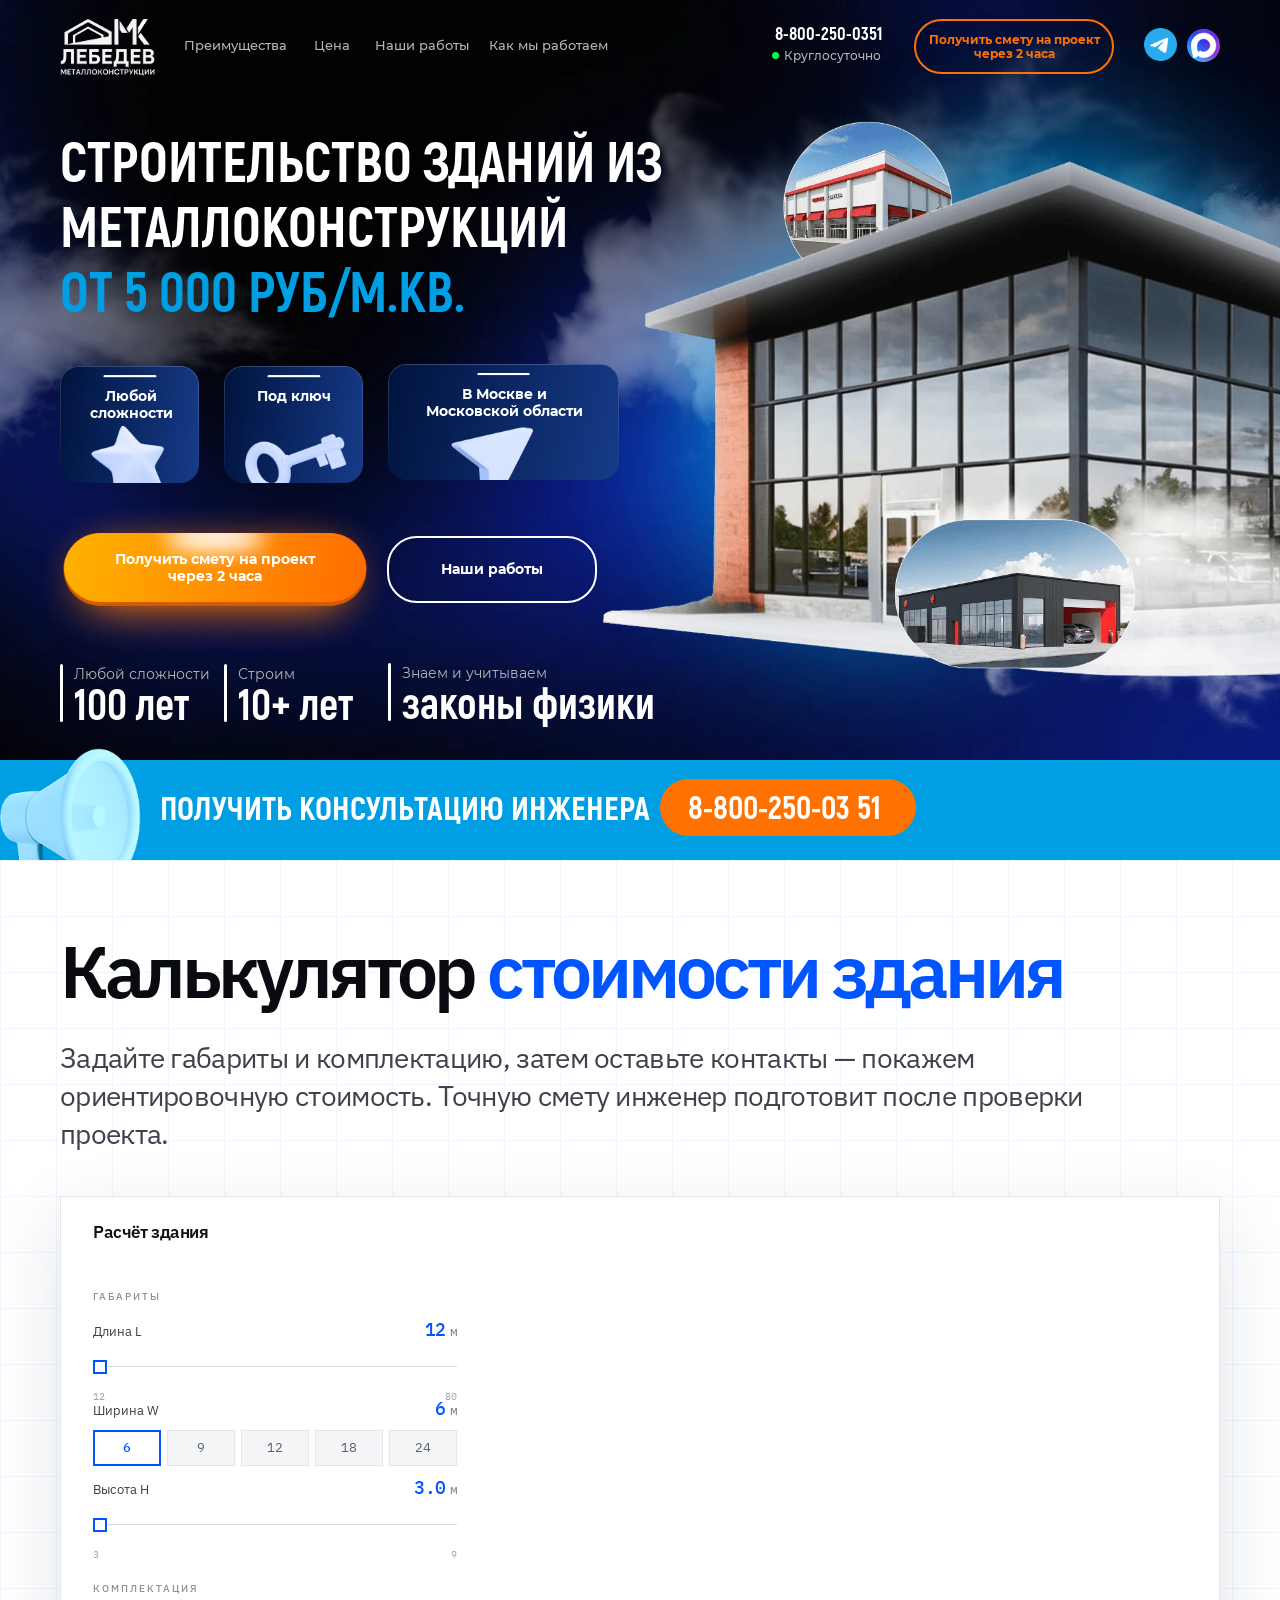
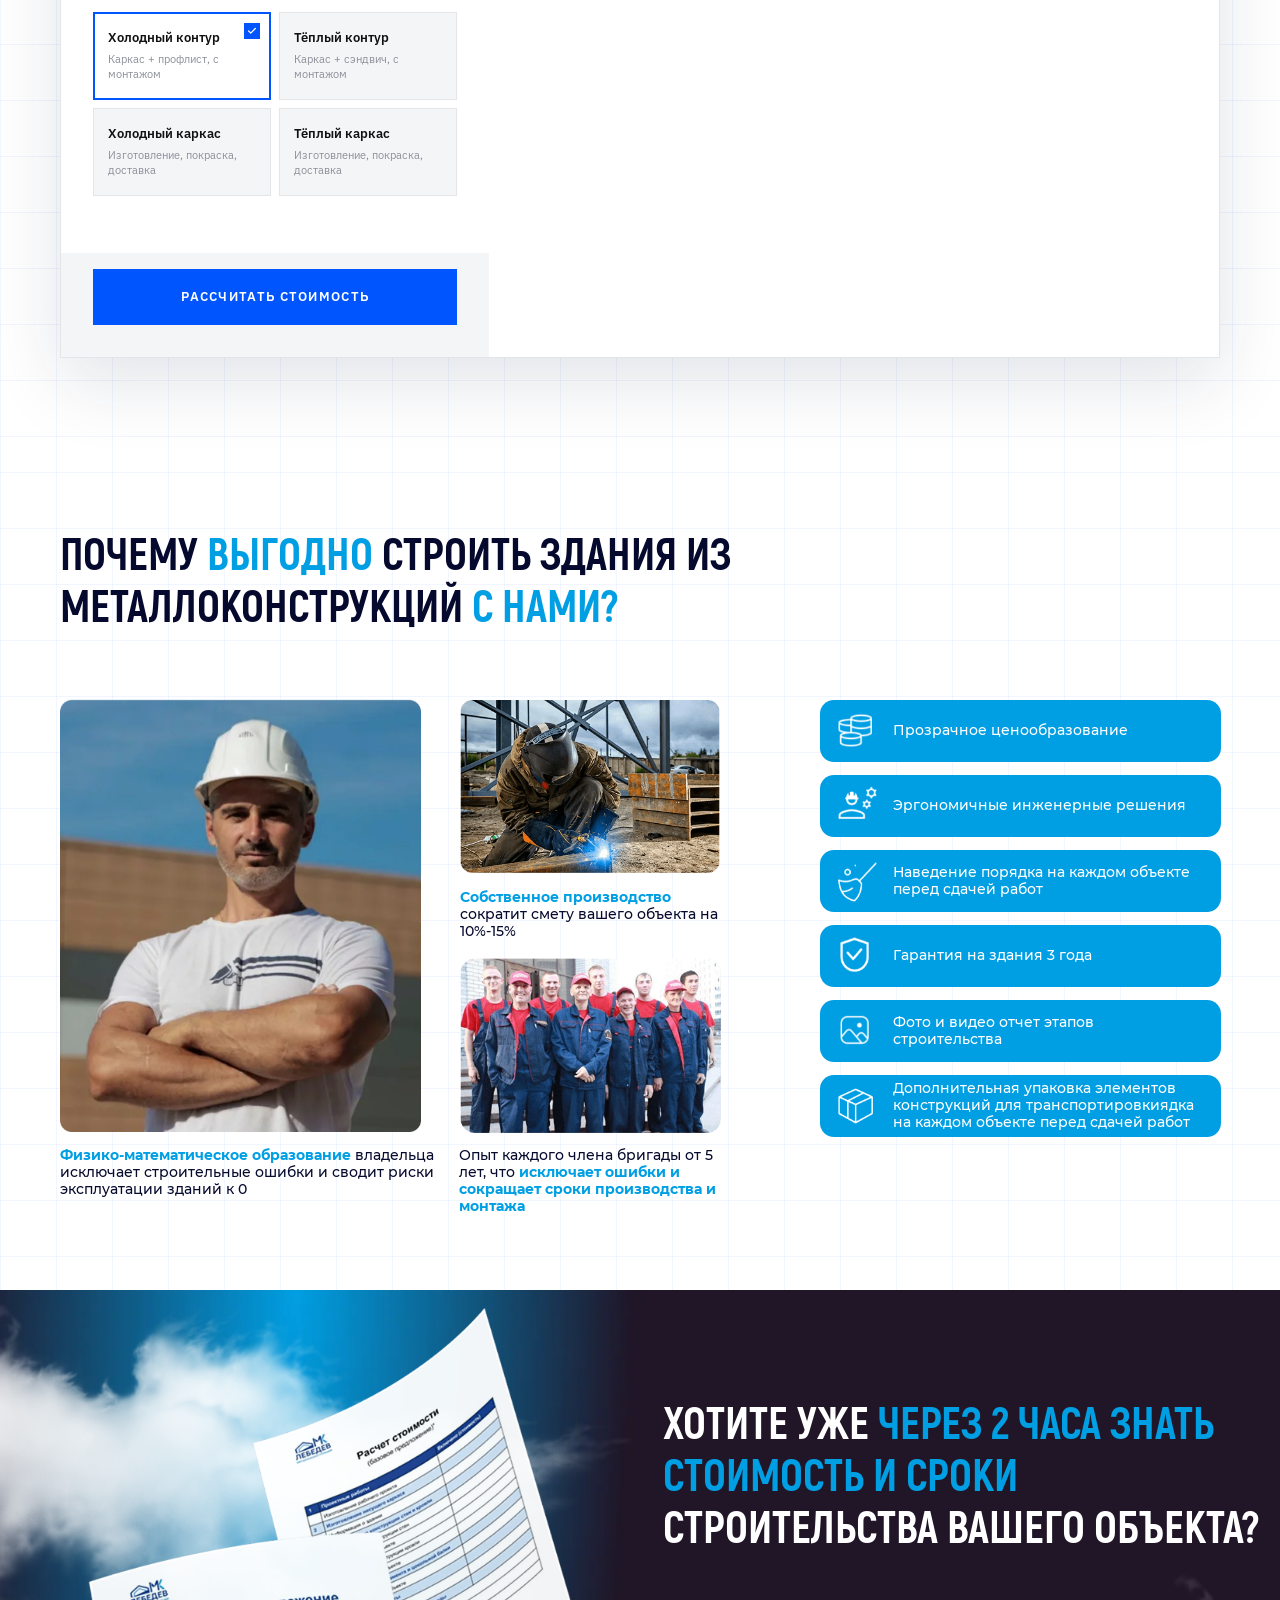
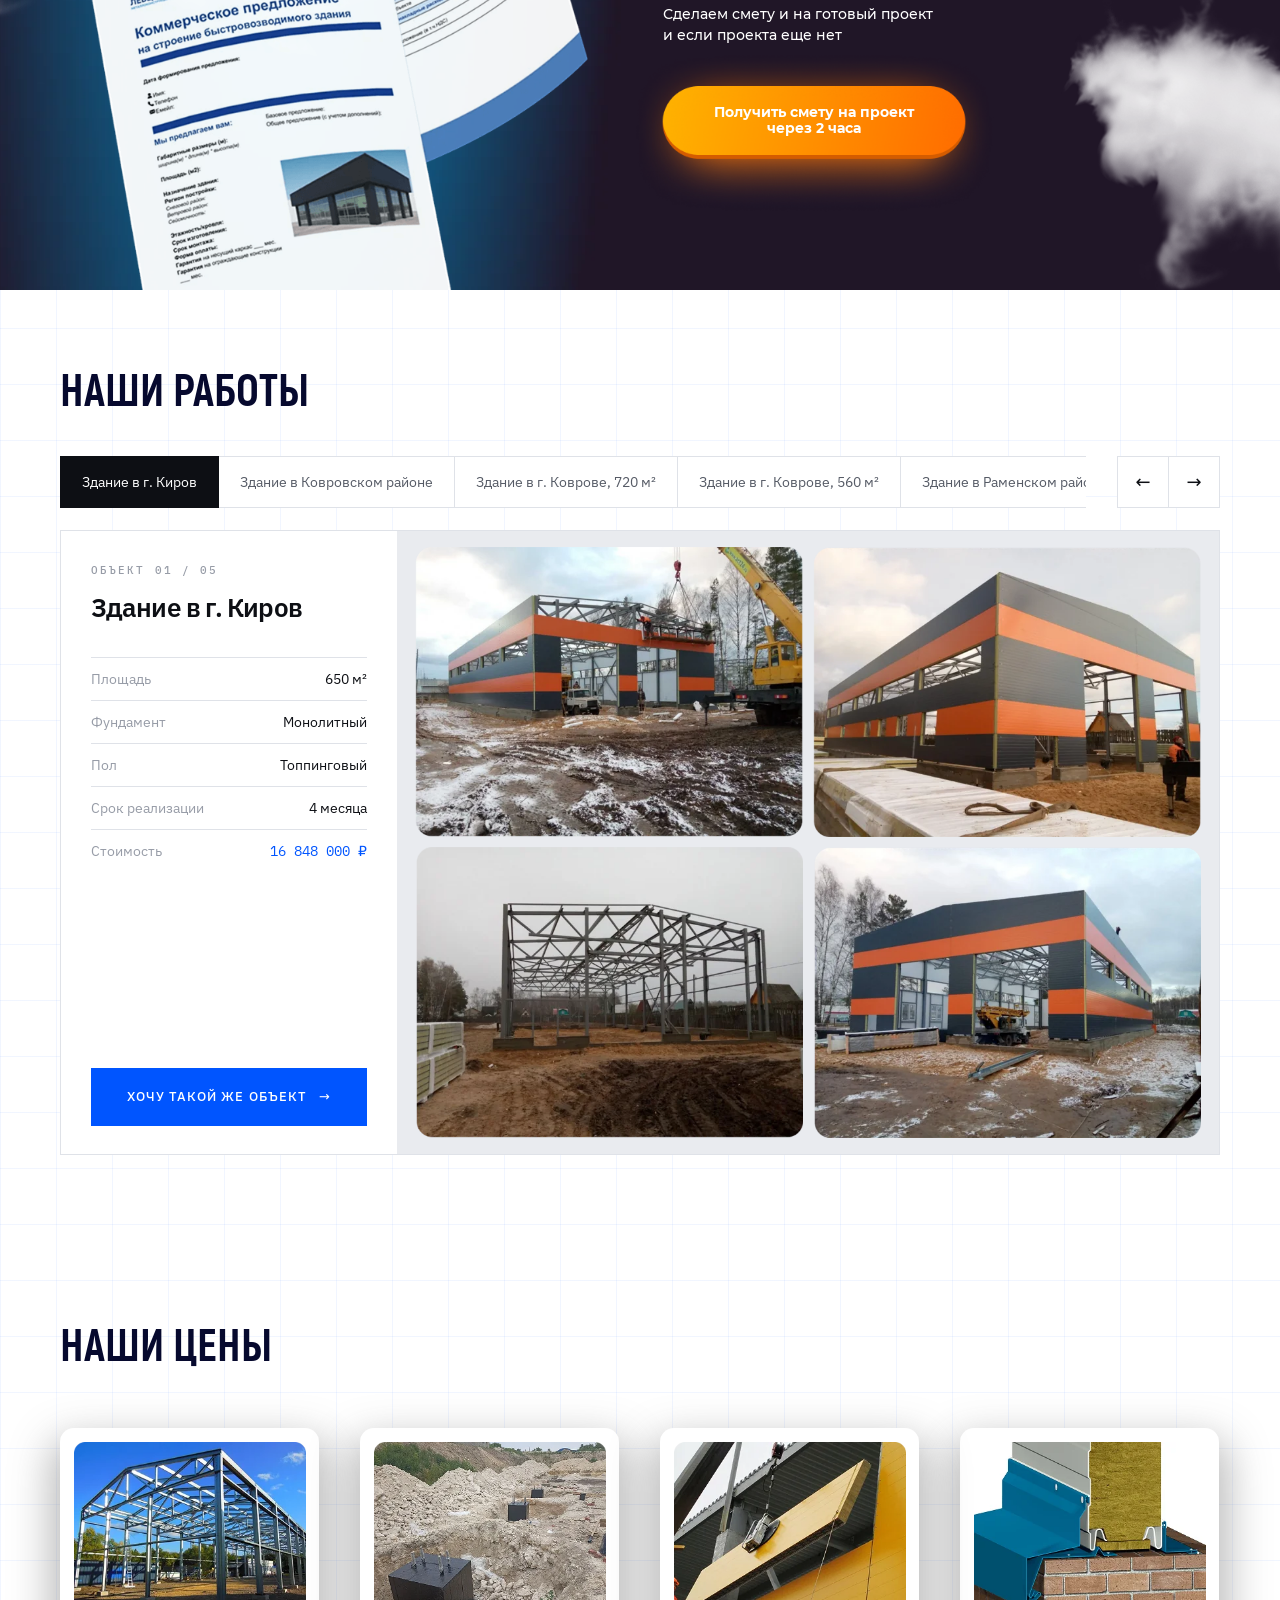
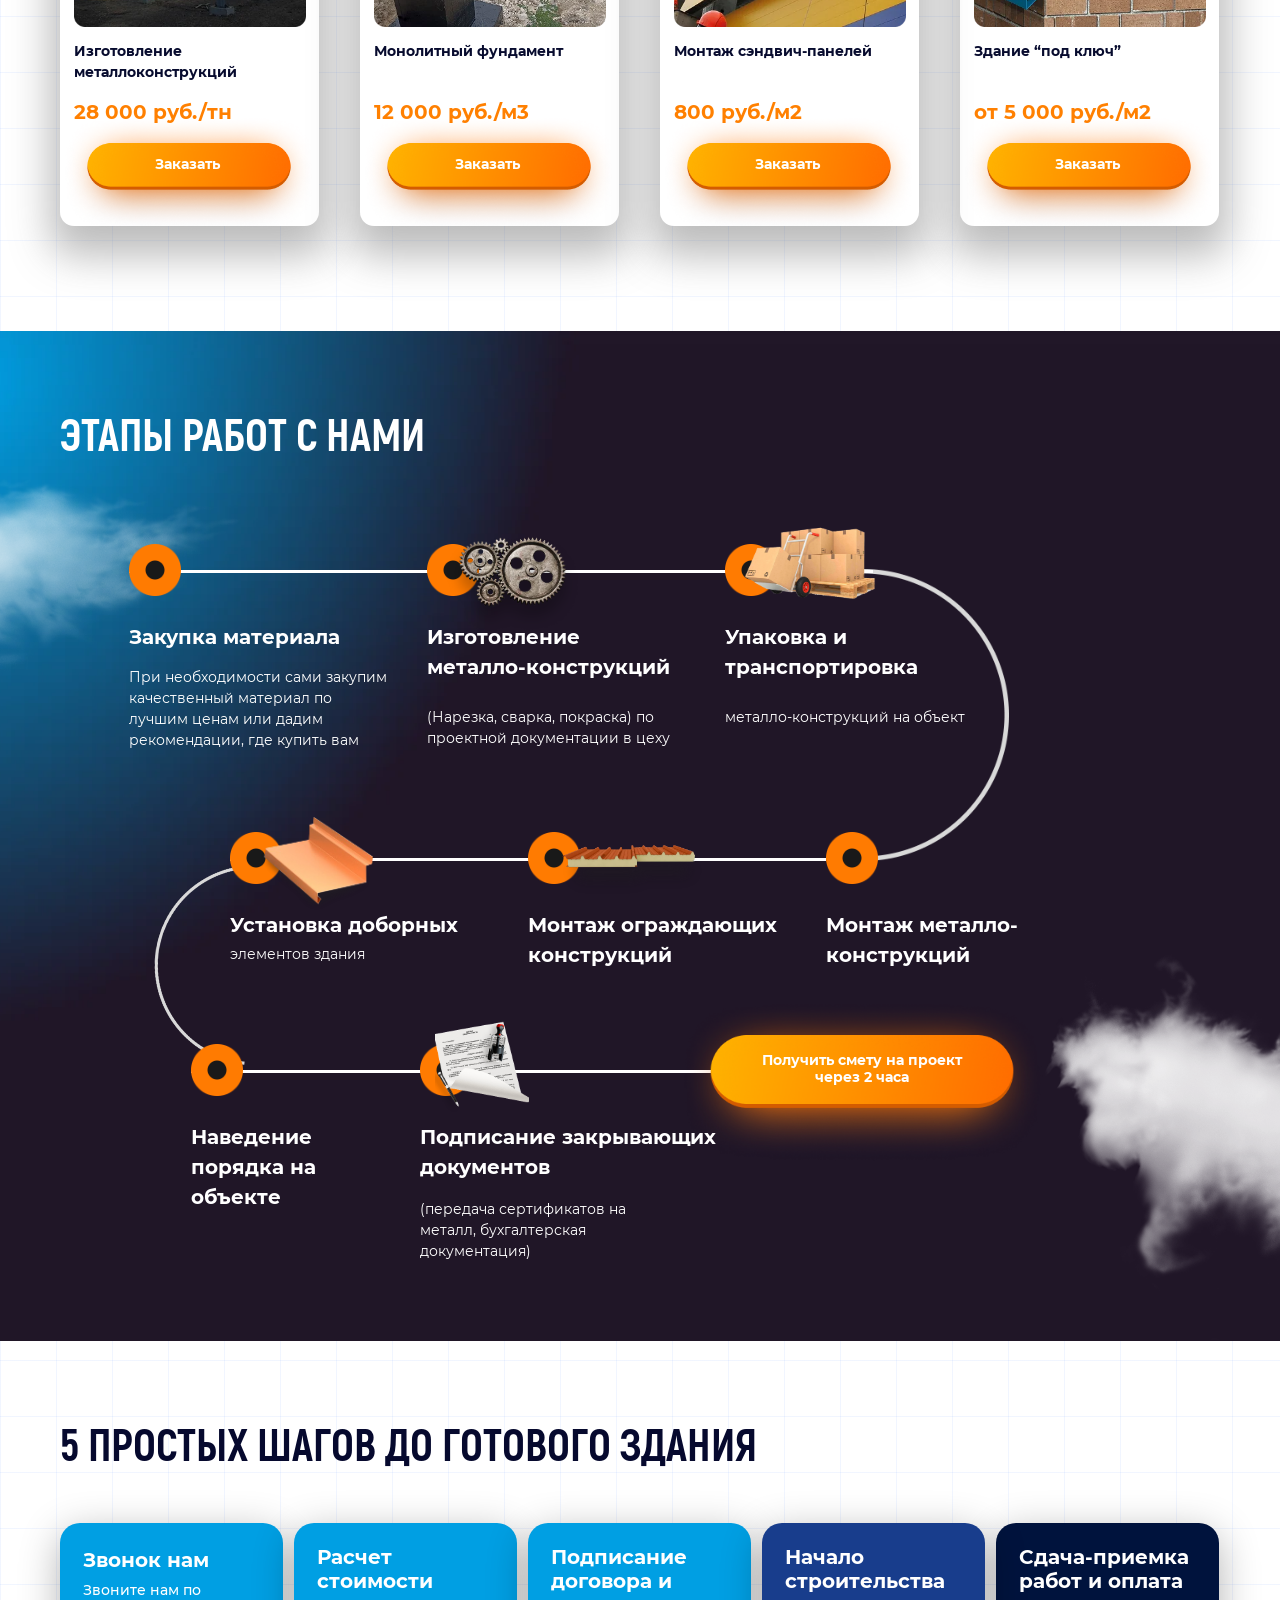
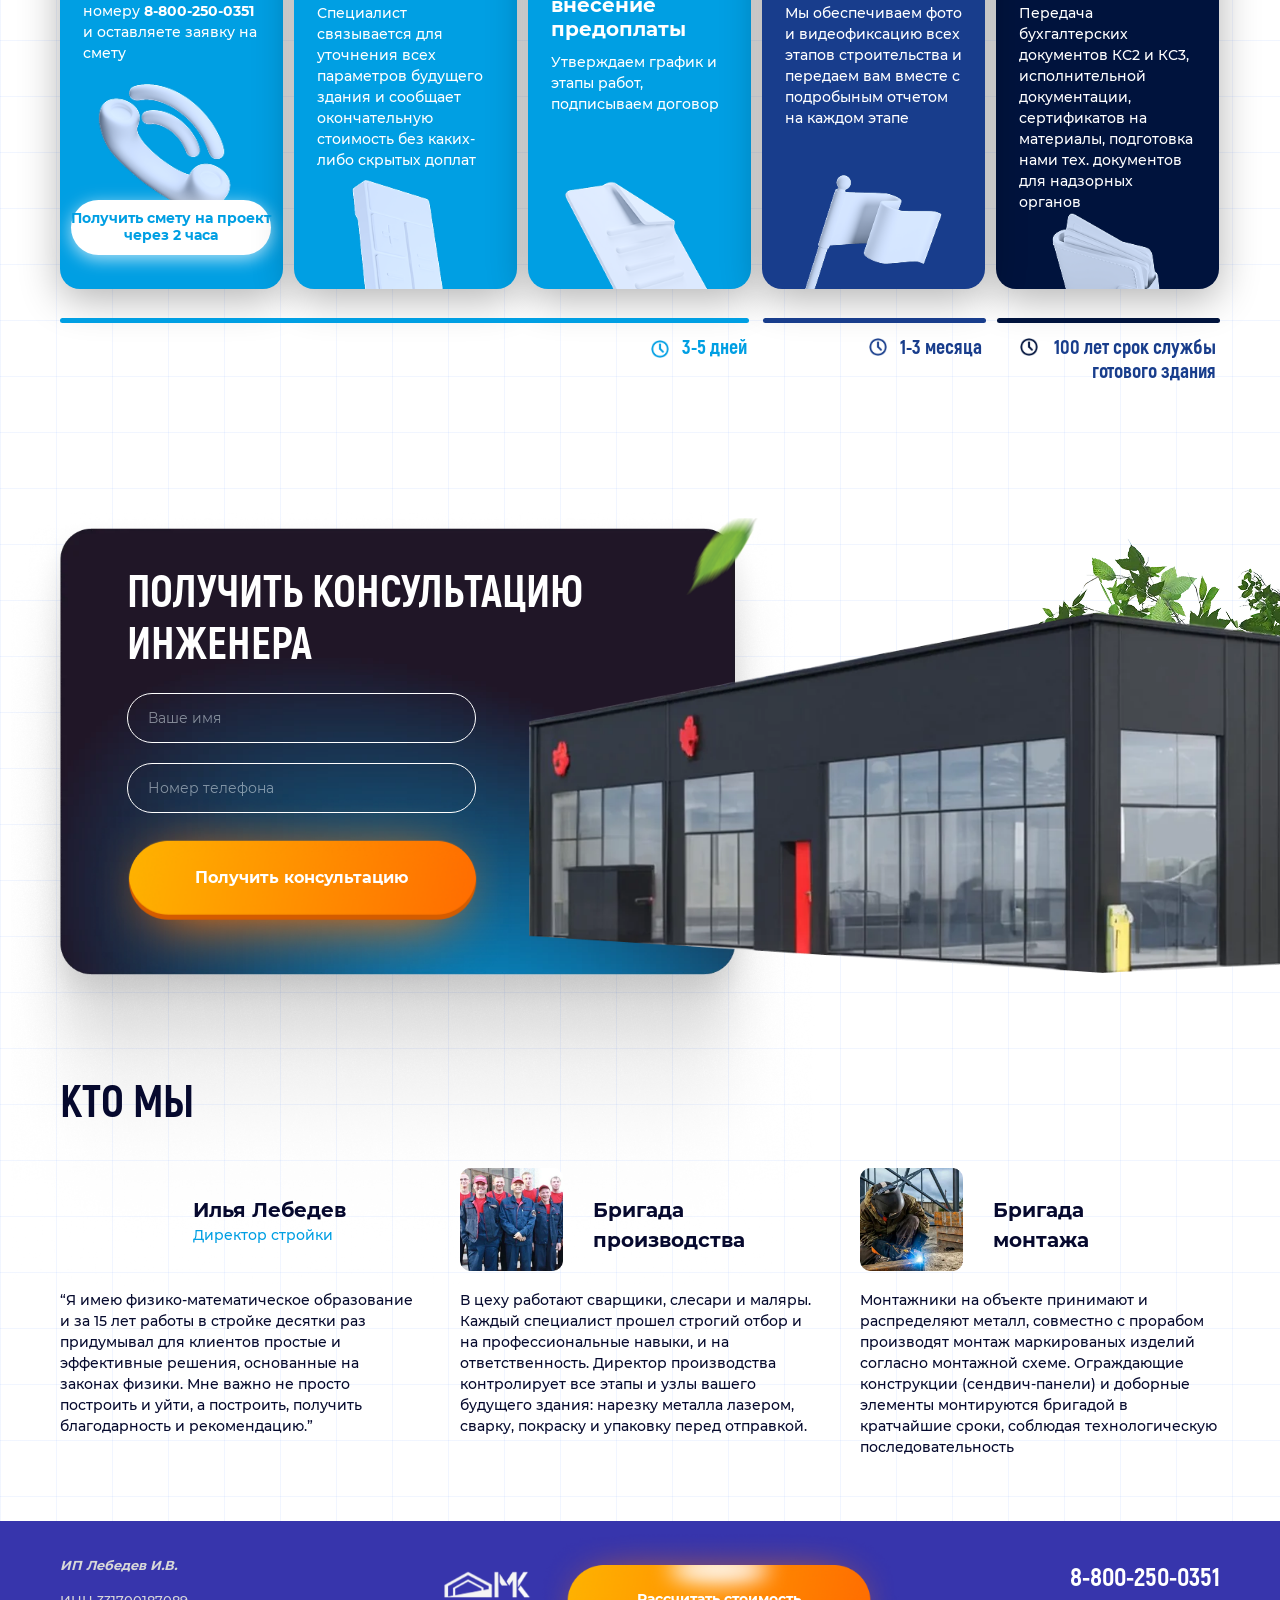
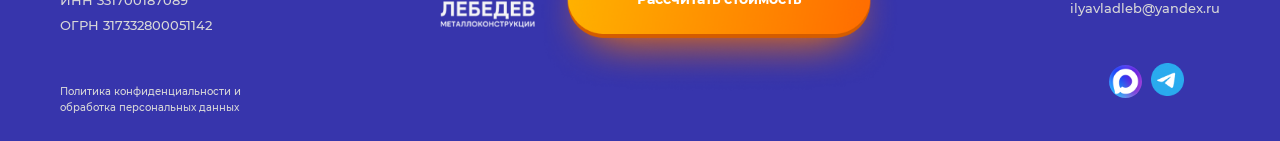
==== commit 6eacd6c5: "Replace Render API relay with Cloudflare route" ====
--- a/index.html
+++ b/index.html
@@ -80,8 +80,8 @@
 window.ws_OnGeneratorSendLead = function(data) {send_ct_envybox('Генератор Envybox', data);}
 window.ws_OnChatFirstMessage = function(data) {window.ct('goal', 'envy_ms');}
 </script> <!-- calltouch requsest --><!-- nominify end --><script type="text/javascript">window.dataLayer=window.dataLayer||[];</script> <script type="text/javascript">(function() {if((/bot|google|yandex|baidu|bing|msn|duckduckbot|teoma|slurp|crawler|spider|robot|crawling|facebook/i.test(navigator.userAgent))===false&&typeof(sessionStorage)!='undefined'&&sessionStorage.getItem('visited')!=='y'&&document.visibilityState){var style=document.createElement('style');style.type='text/css';style.innerHTML='@media screen and (min-width: 980px) {.t-records {opacity: 0;}.t-records_animated {-webkit-transition: opacity ease-in-out .2s;-moz-transition: opacity ease-in-out .2s;-o-transition: opacity ease-in-out .2s;transition: opacity ease-in-out .2s;}.t-records.t-records_visible {opacity: 1;}}';document.getElementsByTagName('head')[0].appendChild(style);function t_setvisRecs(){var alr=document.querySelectorAll('.t-records');Array.prototype.forEach.call(alr,function(el) {el.classList.add("t-records_animated");});setTimeout(function() {Array.prototype.forEach.call(alr,function(el) {el.classList.add("t-records_visible");});sessionStorage.setItem("visited","y");},400);}
-document.addEventListener('DOMContentLoaded',t_setvisRecs);}})();</script><link rel="stylesheet" href="[data-uri]" type="text/css" media="all" />  <script type="module" crossorigin src="/assets/main-CotDZ5L0.js"></script>
-  <link rel="modulepreload" crossorigin href="/assets/calculator-CmkUtg_Q.js">
+document.addEventListener('DOMContentLoaded',t_setvisRecs);}})();</script><link rel="stylesheet" href="[data-uri]" type="text/css" media="all" />  <script type="module" crossorigin src="/assets/main-JU98tj3t.js"></script>
+  <link rel="modulepreload" crossorigin href="/assets/calculator-DRNbi5S-.js">
   <link rel="stylesheet" crossorigin href="/assets/calculator-DmdDq4Le.css">
   <link rel="stylesheet" crossorigin href="/assets/main-CkCjSXBp.css">
 </head> <body class="t-body" style="margin:0;"> <!--allrecords--> <div id="allrecords" class="t-records" data-hook="blocks-collection-content-node" data-tilda-project-id="12249499" data-tilda-page-id="63526265" data-tilda-formskey="489d2e240f22559cfb64c63d12249499" data-tilda-cookie="no" data-tilda-lazy="yes" data-tilda-root-zone="com" data-tilda-project-headcode="yes"> <div id="rec868488221" class="r t-rec" style=" " data-animationappear="off" data-record-type="396"> <!-- T396 --> <style>#rec868488221 .t396__artboard {height:860px;background-color:#ffffff;}#rec868488221 .t396__filter {height:860px;}#rec868488221 .t396__carrier{height:860px;background-position:center center;background-attachment:scroll;background-image:url('[data-uri]');background-size:cover;background-repeat:no-repeat;}@media screen and (max-width:1199px) {#rec868488221 .t396__artboard,#rec868488221 .t396__filter,#rec868488221 .t396__carrier {}#rec868488221 .t396__filter {}#rec868488221 .t396__carrier {background-attachment:scroll;}}@media screen and (max-width:959px) {#rec868488221 .t396__artboard,#rec868488221 .t396__filter,#rec868488221 .t396__carrier {}#rec868488221 .t396__filter {}#rec868488221 .t396__carrier {background-attachment:scroll;}}@media screen and (max-width:639px) {#rec868488221 .t396__artboard,#rec868488221 .t396__filter,#rec868488221 .t396__carrier {height:810px;}#rec868488221 .t396__filter {}#rec868488221 .t396__carrier {background-attachment:scroll;}}@media screen and (max-width:479px) {#rec868488221 .t396__artboard,#rec868488221 .t396__filter,#rec868488221 .t396__carrier {height:1060px;}#rec868488221 .t396__filter {}#rec868488221 .t396__carrier {background-attachment:scroll;}}#rec868488221 .tn-elem[data-elem-id="1739959484264"]{z-index:4;top:calc(860px - 100px + 0px);left:calc(50% - 9800% + 0px);width:19600%;height:100px;}#rec868488221 .tn-elem[data-elem-id="1739959484264"] .tn-atom {border-radius:0px 0px 0px 0px;background-color:#009fe3;background-position:center center;border-color:transparent ;border-style:solid;}@media screen and (max-width:1199px) {#rec868488221 .tn-elem[data-elem-id="1739959484264"] {top:calc(860px - 100px + 0px);left:calc(50% - 9800% + 0px);}}@media screen and (max-width:959px) {#rec868488221 .tn-elem[data-elem-id="1739959484264"] {top:calc(860px - 100px + 0px);left:calc(50% - 9800% + 0px);}}@media screen and (max-width:639px) {#rec868488221 .tn-elem[data-elem-id="1739959484264"] {top:calc(860px - 100px + 0px);left:calc(50% - 9800% + 0px);height:130px;}}@media screen and (max-width:479px) {#rec868488221 .tn-elem[data-elem-id="1739959484264"] {top:calc(860px - 100px + 0px);left:calc(50% - 9800% + 0px);width:100%;height:108px;}}#rec868488221 .tn-elem[data-elem-id="1739966336444"]{z-index:5;top:779px;left:calc(50% - 600px + 620px);width:256px;height:57px;}#rec868488221 .tn-elem[data-elem-id="1739966336444"] .tn-atom {border-radius:50px 50px 50px 50px;background-color:#ff7201;background-position:center center;border-color:transparent ;border-style:solid;}@media screen and (max-width:1199px) {#rec868488221 .tn-elem[data-elem-id="1739966336444"] {top:780px;left:calc(50% - 480px + 695px);}}@media screen and (max-width:959px) {#rec868488221 .tn-elem[data-elem-id="1739966336444"] {top:781px;left:calc(50% - 320px + 442px);width:187px;}}@media screen and (max-width:639px) {#rec868488221 .tn-elem[data-elem-id="1739966336444"] {top:732px;left:calc(50% - 240px + 216px);}}@media screen and (max-width:479px) {#rec868488221 .tn-elem[data-elem-id="1739966336444"] {top:1003px;left:calc(50% - 160px + 119px);width:163px;height:33px;}}#rec868488221 .tn-elem[data-elem-id="1739959676302"]{color:#ffffff;z-index:6;top:791px;left:calc(50% - 600px + 120px);width:546px;height:38px;}#rec868488221 .tn-elem[data-elem-id="1739959676302"] .tn-atom {vertical-align:middle;color:#ffffff;font-size:32px;font-family:'AkrobatMontserrat',Arial,sans-serif;line-height:1.2;font-weight:600;text-transform:uppercase;background-position:center center;border-color:transparent ;border-style:solid;}@media screen and (max-width:1199px) {#rec868488221 .tn-elem[data-elem-id="1739959676302"] {top:786px;left:calc(50% - 480px + 168px);width:517px;height:auto;}}@media screen and (max-width:959px) {#rec868488221 .tn-elem[data-elem-id="1739959676302"] {top:780px;left:calc(50% - 320px + 170px);width:263px;height:auto;}#rec868488221 .tn-elem[data-elem-id="1739959676302"] .tn-atom{font-size:22px;background-size:cover;}}@media screen and (max-width:639px) {#rec868488221 .tn-elem[data-elem-id="1739959676302"] {top:694px;left:calc(50% - 240px + 150px);width:320px;height:auto;}#rec868488221 .tn-elem[data-elem-id="1739959676302"] .tn-atom{font-size:20px;background-size:cover;}}@media screen and (max-width:479px) {#rec868488221 .tn-elem[data-elem-id="1739959676302"] {top:969px;left:calc(50% - 160px + 8px);width:304px;height:auto;}#rec868488221 .tn-elem[data-elem-id="1739959676302"] {text-align:center;}#rec868488221 .tn-elem[data-elem-id="1739959676302"] .tn-atom{font-size:16px;background-size:cover;}}#rec868488221 .tn-elem[data-elem-id="1739959744365"]{color:#ffffff;z-index:7;top:790px;left:calc(50% - 600px + 648px);width:208px;height:38px;}#rec868488221 .tn-elem[data-elem-id="1739959744365"] .tn-atom {vertical-align:middle;color:#ffffff;font-size:32px;font-family:'AkrobatMontserrat',Arial,sans-serif;line-height:1.2;font-weight:600;text-transform:uppercase;background-position:center center;border-color:transparent ;border-style:solid;}@media screen and (max-width:1199px) {#rec868488221 .tn-elem[data-elem-id="1739959744365"] {top:792px;left:calc(50% - 480px + 723px);height:auto;}}@media screen and (max-width:959px) {#rec868488221 .tn-elem[data-elem-id="1739959744365"] {top:797px;left:calc(50% - 320px + 469px);width:142px;height:auto;}#rec868488221 .tn-elem[data-elem-id="1739959744365"] .tn-atom{font-size:22px;background-size:cover;}}@media screen and (max-width:639px) {#rec868488221 .tn-elem[data-elem-id="1739959744365"] {top:749px;left:calc(50% - 240px + 239px);width:142px;height:auto;}}@media screen and (max-width:479px) {#rec868488221 .tn-elem[data-elem-id="1739959744365"] {top:1008px;left:calc(50% - 160px + 119px);width:163px;height:auto;}#rec868488221 .tn-elem[data-elem-id="1739959744365"] {text-align:center;}#rec868488221 .tn-elem[data-elem-id="1739959744365"] .tn-atom{font-size:20px;background-size:cover;}}#rec868488221 .tn-elem[data-elem-id="1739959653386"]{z-index:8;top:calc(860px - 122px + 0px);left:calc(50% - 600px + -56px);width:176px;height:auto;}#rec868488221 .tn-elem[data-elem-id="1739959653386"] .tn-atom {border-radius:0px 0px 0px 0px;background-position:center center;border-color:transparent ;border-style:solid;}#rec868488221 .tn-elem[data-elem-id="1739959653386"] .tn-atom__img {border-radius:0px 0px 0px 0px;object-position:center center;}@media screen and (max-width:1199px) {#rec868488221 .tn-elem[data-elem-id="1739959653386"] {top:calc(860px - 122px + 0px);left:calc(50% - 480px + -16px);height:auto;}}@media screen and (max-width:959px) {#rec868488221 .tn-elem[data-elem-id="1739959653386"] {top:calc(860px - 122px + 0px);left:calc(50% - 320px + -16px);height:auto;}}@media screen and (max-width:639px) {#rec868488221 .tn-elem[data-elem-id="1739959653386"] {top:calc(860px - 122px + 0px);left:calc(50% - 240px + -17px);height:auto;}}@media screen and (max-width:479px) {#rec868488221 .tn-elem[data-elem-id="1739959653386"] {top:calc(860px - 122px + 2px);left:calc(50% - 160px + 0px);width:111px;height:auto;}}#rec868488221 .tn-elem[data-elem-id="1739954572817"]{z-index:9;top:128px;left:-430px;width:767px;height:auto;}#rec868488221 .tn-elem[data-elem-id="1739954572817"] .tn-atom {border-radius:0px 0px 0px 0px;background-position:center center;border-color:transparent ;border-style:solid;}#rec868488221 .tn-elem[data-elem-id="1739954572817"] .tn-atom__img {border-radius:0px 0px 0px 0px;object-position:center center;}@media screen and (max-width:1199px) {#rec868488221 .tn-elem[data-elem-id="1739954572817"] {height:auto;}}@media screen and (max-width:959px) {#rec868488221 .tn-elem[data-elem-id="1739954572817"] {top:318px;left:-399px;width:649px;height:auto;}}@media screen and (max-width:639px) {#rec868488221 .tn-elem[data-elem-id="1739954572817"] {height:auto;}}@media screen and (max-width:479px) {#rec868488221 .tn-elem[data-elem-id="1739954572817"] {top:574px;left:-371px;width:528px;height:auto;}}#rec868488221 .tn-elem[data-elem-id="1740122880340"]{z-index:10;top:-16px;left:calc(50% - 600px + -5557px);width:200px;height:auto;}#rec868488221 .tn-elem[data-elem-id="1740122880340"] .tn-atom {border-radius:0px 0px 0px 0px;background-position:center center;border-color:transparent ;border-style:solid;}#rec868488221 .tn-elem[data-elem-id="1740122880340"] .tn-atom__img {border-radius:0px 0px 0px 0px;object-position:center center;}@media screen and (max-width:1199px) {#rec868488221 .tn-elem[data-elem-id="1740122880340"] {top:-486px;left:calc(50% - 480px + -5612px);height:auto;}}@media screen and (max-width:959px) {#rec868488221 .tn-elem[data-elem-id="1740122880340"] {top:-426px;left:calc(50% - 320px + -3222px);height:auto;}}@media screen and (max-width:639px) {#rec868488221 .tn-elem[data-elem-id="1740122880340"] {top:284px;left:calc(50% - 240px + 21px);width:229px;height:auto;}}@media screen and (max-width:479px) {#rec868488221 .tn-elem[data-elem-id="1740122880340"] {top:407px;left:calc(50% - 160px + 10px);width:300px;height:auto;}}#rec868488221 .tn-elem[data-elem-id="1740122934363"]{z-index:11;top:34px;left:calc(50% - 600px + -5548px);width:200px;height:auto;}#rec868488221 .tn-elem[data-elem-id="1740122934363"] .tn-atom {border-radius:0px 0px 0px 0px;background-position:center center;border-color:transparent ;border-style:solid;}#rec868488221 .tn-elem[data-elem-id="1740122934363"] .tn-atom__img {border-radius:0px 0px 0px 0px;object-position:center center;}@media screen and (max-width:1199px) {#rec868488221 .tn-elem[data-elem-id="1740122934363"] {top:-436px;left:calc(50% - 480px + -5603px);height:auto;}}@media screen and (max-width:959px) {#rec868488221 .tn-elem[data-elem-id="1740122934363"] {top:-376px;left:calc(50% - 320px + -3213px);height:auto;}}@media screen and (max-width:639px) {#rec868488221 .tn-elem[data-elem-id="1740122934363"] {top:341px;left:calc(50% - 240px + 21px);width:229px;height:auto;}}@media screen and (max-width:479px) {#rec868488221 .tn-elem[data-elem-id="1740122934363"] {top:343px;left:calc(50% - 160px + 10px);width:300px;height:auto;}}#rec868488221 .tn-elem[data-elem-id="1740122945314"]{z-index:12;top:101px;left:calc(50% - 600px + -5525px);width:200px;height:auto;}#rec868488221 .tn-elem[data-elem-id="1740122945314"] .tn-atom {border-radius:0px 0px 0px 0px;background-position:center center;border-color:transparent ;border-style:solid;}#rec868488221 .tn-elem[data-elem-id="1740122945314"] .tn-atom__img {border-radius:0px 0px 0px 0px;object-position:center center;}@media screen and (max-width:1199px) {#rec868488221 .tn-elem[data-elem-id="1740122945314"] {top:-369px;left:calc(50% - 480px + -5580px);height:auto;}}@media screen and (max-width:959px) {#rec868488221 .tn-elem[data-elem-id="1740122945314"] {top:-309px;left:calc(50% - 320px + -3190px);height:auto;}}@media screen and (max-width:639px) {#rec868488221 .tn-elem[data-elem-id="1740122945314"] {top:393px;left:calc(50% - 240px + 21px);width:229px;height:auto;}}@media screen and (max-width:479px) {#rec868488221 .tn-elem[data-elem-id="1740122945314"] {top:268px;left:calc(50% - 160px + 10px);width:300px;height:auto;}}#rec868488221 .tn-elem[data-elem-id="1740078327239"]{z-index:13;top:10px;left:calc(50% - 600px + 420px);width:1004px;height:auto;}#rec868488221 .tn-elem[data-elem-id="1740078327239"] .tn-atom {border-radius:0px 0px 0px 0px;background-position:center center;border-color:transparent ;border-style:solid;}#rec868488221 .tn-elem[data-elem-id="1740078327239"] .tn-atom__img {border-radius:0px 0px 0px 0px;object-position:center center;}@media screen and (max-width:1199px) {#rec868488221 .tn-elem[data-elem-id="1740078327239"] {height:auto;}}@media screen and (max-width:959px) {#rec868488221 .tn-elem[data-elem-id="1740078327239"] {top:21px;left:calc(50% - 320px + 410px);width:830px;height:auto;}}@media screen and (max-width:639px) {#rec868488221 .tn-elem[data-elem-id="1740078327239"] {height:auto;}}@media screen and (max-width:479px) {#rec868488221 .tn-elem[data-elem-id="1740078327239"] {top:76px;height:auto;}}#rec868488221 .tn-elem[data-elem-id="1739956085281"]{z-index:14;top:-15px;left:calc(50% - 600px + 489px);width:1280px;height:auto;}#rec868488221 .tn-elem[data-elem-id="1739956085281"] .tn-atom {border-radius:0px 0px 0px 0px;background-position:center center;border-color:transparent ;border-style:solid;}#rec868488221 .tn-elem[data-elem-id="1739956085281"] .tn-atom__img {border-radius:0px 0px 0px 0px;object-position:center center;}@media screen and (max-width:1199px) {#rec868488221 .tn-elem[data-elem-id="1739956085281"] {top:52px;left:calc(50% - 480px + 420px);width:1190px;height:auto;}}@media screen and (max-width:959px) {#rec868488221 .tn-elem[data-elem-id="1739956085281"] {top:209px;left:calc(50% - 320px + 319px);width:619px;height:auto;}}@media screen and (max-width:639px) {#rec868488221 .tn-elem[data-elem-id="1739956085281"] {top:190px;left:calc(50% - 240px + 230px);width:477px;height:auto;}}@media screen and (max-width:479px) {#rec868488221 .tn-elem[data-elem-id="1739956085281"] {top:622px;left:calc(50% - 160px + -11px);width:416px;height:auto;}}#rec868488221 .tn-elem[data-elem-id="1739957095947"]{z-index:16;top:499px;left:calc(50% - 600px + -9px);width:368px;height:auto;}@media (min-width:1200px) {#rec868488221 .tn-elem.t396__elem--anim-hidden[data-elem-id="1739957095947"] {opacity:0;}}#rec868488221 .tn-elem[data-elem-id="1739957095947"] .tn-atom {border-radius:0px 0px 0px 0px;background-position:center center;border-color:transparent ;border-style:solid;}#rec868488221 .tn-elem[data-elem-id="1739957095947"] .tn-atom__img {border-radius:0px 0px 0px 0px;object-position:center center;}@media screen and (max-width:1199px) {#rec868488221 .tn-elem[data-elem-id="1739957095947"] {top:499px;left:calc(50% - 480px + -9px);height:auto;}}@media screen and (max-width:959px) {#rec868488221 .tn-elem[data-elem-id="1739957095947"] {top:518px;left:calc(50% - 320px + -9px);height:auto;}}@media screen and (max-width:639px) {#rec868488221 .tn-elem[data-elem-id="1739957095947"] {top:441px;left:calc(50% - 240px + -21px);width:336px;height:auto;}}@media screen and (max-width:479px) {#rec868488221 .tn-elem[data-elem-id="1739957095947"] {top:458px;left:calc(50% - 160px + -21px);width:361px;height:auto;}}#rec868488221 .tn-elem[data-elem-id="1739957030483"]{color:#ffffff;text-align:center;z-index:17;top:531px;left:calc(50% - 600px + 53px);width:244px;height:73px;}#rec868488221 .tn-elem[data-elem-id="1739957030483"] .tn-atom{color:#ffffff;font-size:14px;font-family:'AkrobatMontserrat',Arial,sans-serif;line-height:1.2;font-weight:700;border-width:2px;border-radius:30px 30px 30px 30px;background-position:center center;border-color:transparent ;border-style:solid;transition:background-color 0.2s ease-in-out,color 0.2s ease-in-out,border-color 0.2s ease-in-out;}@media screen and (max-width:1199px) {#rec868488221 .tn-elem[data-elem-id="1739957030483"] {top:531px;left:calc(50% - 480px + 53px);}}@media screen and (max-width:959px) {#rec868488221 .tn-elem[data-elem-id="1739957030483"] {top:550px;left:calc(50% - 320px + 53px);}}@media screen and (max-width:639px) {#rec868488221 .tn-elem[data-elem-id="1739957030483"] {top:470px;left:calc(50% - 240px + 35px);width:222px;height:67px;}}@media screen and (max-width:479px) {#rec868488221 .tn-elem[data-elem-id="1739957030483"] {top:490px;left:calc(50% - 160px + 40px);width:239px;height:73px;}}#rec868488221 .tn-elem[data-elem-id="1739945028538"]{z-index:18;top:19px;left:calc(50% - 600px + 20px);width:95px;height:auto;}#rec868488221 .tn-elem[data-elem-id="1739945028538"] .tn-atom {border-radius:0px 0px 0px 0px;background-position:center center;border-color:transparent ;border-style:solid;}#rec868488221 .tn-elem[data-elem-id="1739945028538"] .tn-atom__img {border-radius:0px 0px 0px 0px;object-position:center center;}@media screen and (max-width:1199px) {#rec868488221 .tn-elem[data-elem-id="1739945028538"] {height:auto;}}@media screen and (max-width:959px) {#rec868488221 .tn-elem[data-elem-id="1739945028538"] {top:27px;left:calc(50% - 320px + 25px);width:73px;height:auto;}}@media screen and (max-width:639px) {#rec868488221 .tn-elem[data-elem-id="1739945028538"] {height:auto;}}@media screen and (max-width:479px) {#rec868488221 .tn-elem[data-elem-id="1739945028538"] {top:-43px;left:calc(50% - 160px + -3257px);width:51px;height:auto;}}#rec868488221 .tn-elem[data-elem-id="1739945090197"]{color:#b6b6b5;text-align:center;z-index:19;top:35px;left:calc(50% - 600px + 446px);width:124px;height:auto;}#rec868488221 .tn-elem[data-elem-id="1739945090197"] .tn-atom {vertical-align:middle;color:#b6b6b5;font-size:13px;font-family:'AkrobatMontserrat',Arial,sans-serif;line-height:1.55;font-weight:500;background-position:center center;border-color:transparent ;border-style:solid;}@media screen and (max-width:1199px) {#rec868488221 .tn-elem[data-elem-id="1739945090197"] {top:-652px;left:calc(50% - 480px + -5101px);height:auto;}#rec868488221 .tn-elem[data-elem-id="1739945090197"] {text-align:left;}#rec868488221 .tn-elem[data-elem-id="1739945090197"] .tn-atom{font-size:10px;background-size:cover;}}@media screen and (max-width:959px) {#rec868488221 .tn-elem[data-elem-id="1739945090197"] {top:-461px;left:calc(50% - 320px + -3286px);height:auto;}}@media screen and (max-width:639px) {#rec868488221 .tn-elem[data-elem-id="1739945090197"] {top:-617px;left:calc(50% - 240px + -5469px);height:auto;}}@media screen and (max-width:479px) {}#rec868488221 .tn-elem[data-elem-id="1739945448842"]{color:#b6b6b5;text-align:center;z-index:20;top:35px;left:calc(50% - 600px + 139px);width:113px;height:auto;}#rec868488221 .tn-elem[data-elem-id="1739945448842"] .tn-atom {vertical-align:middle;color:#b6b6b5;font-size:13px;font-family:'AkrobatMontserrat',Arial,sans-serif;line-height:1.55;font-weight:500;background-position:center center;border-color:transparent ;border-style:solid;}@media screen and (max-width:1199px) {#rec868488221 .tn-elem[data-elem-id="1739945448842"] {top:-637px;left:calc(50% - 480px + -5371px);width:113px;height:auto;}#rec868488221 .tn-elem[data-elem-id="1739945448842"] {text-align:left;}#rec868488221 .tn-elem[data-elem-id="1739945448842"] .tn-atom{font-size:10px;background-size:cover;}}@media screen and (max-width:959px) {#rec868488221 .tn-elem[data-elem-id="1739945448842"] {top:-461px;left:calc(50% - 320px + -3191px);height:auto;}}@media screen and (max-width:639px) {#rec868488221 .tn-elem[data-elem-id="1739945448842"] {top:-617px;left:calc(50% - 240px + -5374px);height:auto;}}@media screen and (max-width:479px) {}#rec868488221 .tn-elem[data-elem-id="1739945764813"]{color:#b6b6b5;z-index:22;top:46px;left:calc(50% - 600px + 744px);width:110px;height:auto;}#rec868488221 .tn-elem[data-elem-id="1739945764813"] .tn-atom {vertical-align:middle;color:#b6b6b5;font-size:12px;font-family:'AkrobatMontserrat',Arial,sans-serif;line-height:1.55;font-weight:500;background-position:center center;border-color:transparent ;border-style:solid;}@media screen and (max-width:1199px) {#rec868488221 .tn-elem[data-elem-id="1739945764813"] {top:46px;left:calc(50% - 480px + 487px);width:110px;height:auto;}}@media screen and (max-width:959px) {#rec868488221 .tn-elem[data-elem-id="1739945764813"] {top:51px;left:calc(50% - 320px + 181px);height:auto;}}@media screen and (max-width:639px) {#rec868488221 .tn-elem[data-elem-id="1739945764813"] {top:46px;left:calc(50% - 240px + 268px);width:110px;height:auto;}}@media screen and (max-width:479px) {#rec868488221 .tn-elem[data-elem-id="1739945764813"] {top:41px;left:calc(50% - 160px + 29px);height:auto;}}#rec868488221 .tn-elem[data-elem-id="1739945714638"]{color:#ffffff;text-align:center;z-index:23;top:21px;left:calc(50% - 600px + 715px);width:147px;height:auto;}#rec868488221 .tn-elem[data-elem-id="1739945714638"] .tn-atom {vertical-align:middle;color:#ffffff;font-size:18px;font-family:'AkrobatMontserrat',Arial,sans-serif;line-height:1.55;font-weight:600;background-position:center center;border-color:transparent ;border-style:solid;}@media screen and (max-width:1199px) {#rec868488221 .tn-elem[data-elem-id="1739945714638"] {top:21px;left:calc(50% - 480px + 458px);width:147px;height:auto;}}@media screen and (max-width:959px) {#rec868488221 .tn-elem[data-elem-id="1739945714638"] {top:26px;left:calc(50% - 320px + 152px);height:auto;}}@media screen and (max-width:639px) {#rec868488221 .tn-elem[data-elem-id="1739945714638"] {top:21px;left:calc(50% - 240px + 239px);width:147px;height:auto;}}@media screen and (max-width:479px) {#rec868488221 .tn-elem[data-elem-id="1739945714638"] {top:16px;left:calc(50% - 160px + 0px);height:auto;}}#rec868488221 .tn-elem[data-elem-id="1739945791641"]{z-index:24;top:52px;left:calc(50% - 600px + 732px);width:7px;height:7px;}#rec868488221 .tn-elem[data-elem-id="1739945791641"] .tn-atom {border-radius:3000px 3000px 3000px 3000px;background-color:#00ff44;background-position:center center;border-color:transparent ;border-style:solid;}@media screen and (max-width:1199px) {#rec868488221 .tn-elem[data-elem-id="1739945791641"] {top:52px;left:calc(50% - 480px + 475px);}}@media screen and (max-width:959px) {#rec868488221 .tn-elem[data-elem-id="1739945791641"] {top:57px;left:calc(50% - 320px + 169px);}}@media screen and (max-width:639px) {#rec868488221 .tn-elem[data-elem-id="1739945791641"] {top:52px;left:calc(50% - 240px + 256px);}}@media screen and (max-width:479px) {#rec868488221 .tn-elem[data-elem-id="1739945791641"] {top:47px;left:calc(50% - 160px + 17px);}}#rec868488221 .tn-elem[data-elem-id="1739945462230"]{color:#b6b6b5;text-align:center;z-index:25;top:35px;left:calc(50% - 600px + 272px);width:39px;height:auto;}#rec868488221 .tn-elem[data-elem-id="1739945462230"] .tn-atom {vertical-align:middle;color:#b6b6b5;font-size:13px;font-family:'AkrobatMontserrat',Arial,sans-serif;line-height:1.55;font-weight:500;background-position:center center;border-color:transparent ;border-style:solid;}@media screen and (max-width:1199px) {#rec868488221 .tn-elem[data-elem-id="1739945462230"] {top:-637px;left:calc(50% - 480px + -5266px);height:auto;}#rec868488221 .tn-elem[data-elem-id="1739945462230"] {text-align:left;}#rec868488221 .tn-elem[data-elem-id="1739945462230"] .tn-atom{font-size:10px;background-size:cover;}}@media screen and (max-width:959px) {#rec868488221 .tn-elem[data-elem-id="1739945462230"] {top:-461px;left:calc(50% - 320px + -3087px);height:auto;}}@media screen and (max-width:639px) {#rec868488221 .tn-elem[data-elem-id="1739945462230"] {top:-617px;left:calc(50% - 240px + -5270px);height:auto;}}@media screen and (max-width:479px) {}#rec868488221 .tn-elem[data-elem-id="1739945509383"]{color:#b6b6b5;text-align:center;z-index:26;top:35px;left:calc(50% - 600px + 331px);width:102px;height:auto;}#rec868488221 .tn-elem[data-elem-id="1739945509383"] .tn-atom {vertical-align:middle;color:#b6b6b5;font-size:13px;font-family:'AkrobatMontserrat',Arial,sans-serif;line-height:1.55;font-weight:500;background-position:center center;border-color:transparent ;border-style:solid;}@media screen and (max-width:1199px) {#rec868488221 .tn-elem[data-elem-id="1739945509383"] {top:-637px;left:calc(50% - 480px + -5216px);width:102px;height:auto;}#rec868488221 .tn-elem[data-elem-id="1739945509383"] {text-align:left;}#rec868488221 .tn-elem[data-elem-id="1739945509383"] .tn-atom{font-size:10px;background-size:cover;}}@media screen and (max-width:959px) {#rec868488221 .tn-elem[data-elem-id="1739945509383"] {top:-461px;left:calc(50% - 320px + -3036px);width:102px;height:auto;}}@media screen and (max-width:639px) {#rec868488221 .tn-elem[data-elem-id="1739945509383"] {top:-617px;left:calc(50% - 240px + -5219px);height:auto;}}@media screen and (max-width:479px) {}#rec868488221 .tn-elem[data-elem-id="1739945671015"]{z-index:27;top:28px;left:calc(50% - 600px + 1104px);width:33px;height:auto;}@media (min-width:1200px) {#rec868488221 .tn-elem.t396__elem--anim-hidden[data-elem-id="1739945671015"] {opacity:0;}}#rec868488221 .tn-elem[data-elem-id="1739945671015"] .tn-atom {border-radius:0px 0px 0px 0px;background-position:center center;border-color:transparent ;border-style:solid;}#rec868488221 .tn-elem[data-elem-id="1739945671015"] .tn-atom__img {border-radius:0px 0px 0px 0px;object-position:center center;}@media screen and (max-width:1199px) {#rec868488221 .tn-elem[data-elem-id="1739945671015"] {top:27px;left:calc(50% - 480px + 877px);width:33px;height:auto;}}@media screen and (max-width:959px) {#rec868488221 .tn-elem[data-elem-id="1739945671015"] {top:31px;left:calc(50% - 320px + 550px);height:auto;}}@media screen and (max-width:639px) {#rec868488221 .tn-elem[data-elem-id="1739945671015"] {top:25px;left:calc(50% - 240px + 184px);height:auto;}}@media screen and (max-width:479px) {#rec868488221 .tn-elem[data-elem-id="1739945671015"] {top:21px;left:calc(50% - 160px + 230px);height:auto;}}#rec868488221 .tn-elem[data-elem-id="1739945865342"]{color:#ff7201;text-align:center;z-index:28;top:19px;left:calc(50% - 600px + 874px);width:200px;height:55px;}#rec868488221 .tn-elem[data-elem-id="1739945865342"] .tn-atom{color:#ff7201;font-size:12px;font-family:'AkrobatMontserrat',Arial,sans-serif;line-height:1.15;font-weight:700;border-width:2px;border-radius:30px 30px 30px 30px;background-position:center center;border-color:#ff7201 ;border-style:solid;transition:background-color 0.2s ease-in-out,color 0.2s ease-in-out,border-color 0.2s ease-in-out;}@media screen and (max-width:1199px) {#rec868488221 .tn-elem[data-elem-id="1739945865342"] {left:calc(50% - 480px + 618px);}}@media screen and (max-width:959px) {#rec868488221 .tn-elem[data-elem-id="1739945865342"] {top:20px;left:calc(50% - 320px + 316px);}}@media screen and (max-width:639px) {#rec868488221 .tn-elem[data-elem-id="1739945865342"] {top:-704px;left:calc(50% - 240px + -5838px);}}@media screen and (max-width:479px) {}#rec868488221 .tn-elem[data-elem-id="1739956780162"]{color:#ffffff;text-align:center;z-index:29;top:536px;left:calc(50% - 600px + 347px);width:210px;height:67px;}#rec868488221 .tn-elem[data-elem-id="1739956780162"] .tn-atom{color:#ffffff;font-size:14px;font-family:'AkrobatMontserrat',Arial,sans-serif;line-height:1.15;font-weight:700;border-width:2px;border-radius:30px 30px 30px 30px;background-position:center center;border-color:#ffffff ;border-style:solid;transition:background-color 0.2s ease-in-out,color 0.2s ease-in-out,border-color 0.2s ease-in-out;}@media (hover),(min-width:0\0) {#rec868488221 .tn-elem[data-elem-id="1739956780162"] .tn-atom:hover {background-color:#ffffff;background-image:none;}#rec868488221 .tn-elem[data-elem-id="1739956780162"] .tn-atom:hover {color:#13357e;}}@media screen and (max-width:1199px) {}@media screen and (max-width:959px) {#rec868488221 .tn-elem[data-elem-id="1739956780162"] {top:555px;}}@media screen and (max-width:639px) {#rec868488221 .tn-elem[data-elem-id="1739956780162"] {top:475px;left:calc(50% - 240px + 300px);width:166px;height:64px;}}@media screen and (max-width:479px) {#rec868488221 .tn-elem[data-elem-id="1739956780162"] {top:584px;left:calc(50% - 160px + 10px);width:299px;height:68px;}}#rec868488221 .tn-elem[data-elem-id="1739946169858"]{color:#ffffff;z-index:30;top:132px;left:calc(50% - 600px + 20px);width:607px;height:auto;}#rec868488221 .tn-elem[data-elem-id="1739946169858"] .tn-atom {vertical-align:middle;color:#ffffff;font-size:54px;font-family:'AkrobatMontserrat',Arial,sans-serif;line-height:1.2;font-weight:600;text-transform:uppercase;background-position:center center;border-color:transparent ;border-style:solid;}@media screen and (max-width:1199px) {}@media screen and (max-width:959px) {#rec868488221 .tn-elem[data-elem-id="1739946169858"] {top:141px;height:auto;}#rec868488221 .tn-elem[data-elem-id="1739946169858"] .tn-atom{font-size:50px;background-size:cover;}}@media screen and (max-width:639px) {#rec868488221 .tn-elem[data-elem-id="1739946169858"] {top:122px;width:450px;height:auto;}#rec868488221 .tn-elem[data-elem-id="1739946169858"] .tn-atom{font-size:38px;background-size:cover;}}@media screen and (max-width:479px) {#rec868488221 .tn-elem[data-elem-id="1739946169858"] {top:102px;left:calc(50% - 160px + 20px);width:281px;height:auto;}#rec868488221 .tn-elem[data-elem-id="1739946169858"] {text-align:center;}#rec868488221 .tn-elem[data-elem-id="1739946169858"] .tn-atom{font-size:30px;background-size:cover;}}#rec868488221 .tn-elem[data-elem-id="1739958876265"]{color:#b6b6b5;z-index:31;top:666px;left:calc(50% - 600px + 34px);width:154px;height:auto;}#rec868488221 .tn-elem[data-elem-id="1739958876265"] .tn-atom {vertical-align:middle;color:#b6b6b5;font-size:14px;font-family:'AkrobatMontserrat',Arial,sans-serif;line-height:1.2;font-weight:400;background-position:center center;border-color:transparent ;border-style:solid;}@media screen and (max-width:1199px) {}@media screen and (max-width:959px) {}@media screen and (max-width:639px) {#rec868488221 .tn-elem[data-elem-id="1739958876265"] {top:576px;left:calc(50% - 240px + 34px);width:113px;height:auto;}#rec868488221 .tn-elem[data-elem-id="1739958876265"] .tn-atom{font-size:10px;background-size:cover;}}@media screen and (max-width:479px) {#rec868488221 .tn-elem[data-elem-id="1739958876265"] {top:871px;left:calc(50% - 160px + 25px);width:76px;height:auto;}}#rec868488221 .tn-elem[data-elem-id="1739959233520"]{color:#ffffff;z-index:32;top:681px;left:calc(50% - 600px + 34px);width:154px;height:auto;}#rec868488221 .tn-elem[data-elem-id="1739959233520"] .tn-atom {vertical-align:middle;color:#ffffff;font-size:42px;font-family:'AkrobatMontserrat',Arial,sans-serif;line-height:1.2;font-weight:600;background-position:center center;border-color:transparent ;border-style:solid;}@media screen and (max-width:1199px) {}@media screen and (max-width:959px) {}@media screen and (max-width:639px) {#rec868488221 .tn-elem[data-elem-id="1739959233520"] {top:591px;left:calc(50% - 240px + 34px);width:100px;height:auto;}#rec868488221 .tn-elem[data-elem-id="1739959233520"] .tn-atom{font-size:25px;background-size:cover;}}@media screen and (max-width:479px) {#rec868488221 .tn-elem[data-elem-id="1739959233520"] {top:898px;left:calc(50% - 160px + 25px);width:76px;height:auto;}#rec868488221 .tn-elem[data-elem-id="1739959233520"] .tn-atom{font-size:18px;background-size:cover;}}#rec868488221 .tn-elem[data-elem-id="1739959961702"]{z-index:33;top:664px;left:calc(50% - 600px + 20px);width:3px;height:58px;}#rec868488221 .tn-elem[data-elem-id="1739959961702"] .tn-atom {border-radius:15px 15px 15px 15px;background-color:#ffffff;background-position:center center;border-color:transparent ;border-style:solid;}@media screen and (max-width:1199px) {#rec868488221 .tn-elem[data-elem-id="1739959961702"] {}}@media screen and (max-width:959px) {#rec868488221 .tn-elem[data-elem-id="1739959961702"] {}}@media screen and (max-width:639px) {#rec868488221 .tn-elem[data-elem-id="1739959961702"] {top:576px;left:calc(50% - 240px + 20px);height:40px;}}@media screen and (max-width:479px) {#rec868488221 .tn-elem[data-elem-id="1739959961702"] {top:870px;left:calc(50% - 160px + 11px);width:3px;height:50px;}}#rec868488221 .tn-elem[data-elem-id="1739964326912"]{color:#b6b6b5;z-index:34;top:666px;left:calc(50% - 600px + 198px);width:154px;height:auto;}#rec868488221 .tn-elem[data-elem-id="1739964326912"] .tn-atom {vertical-align:middle;color:#b6b6b5;font-size:14px;font-family:'AkrobatMontserrat',Arial,sans-serif;line-height:1.2;font-weight:400;background-position:center center;border-color:transparent ;border-style:solid;}@media screen and (max-width:1199px) {}@media screen and (max-width:959px) {}@media screen and (max-width:639px) {#rec868488221 .tn-elem[data-elem-id="1739964326912"] {top:576px;left:calc(50% - 240px + 180px);width:89px;height:auto;}#rec868488221 .tn-elem[data-elem-id="1739964326912"] .tn-atom{font-size:10px;background-size:cover;}}@media screen and (max-width:479px) {#rec868488221 .tn-elem[data-elem-id="1739964326912"] {top:877px;left:calc(50% - 160px + 115px);width:64px;height:auto;}}#rec868488221 .tn-elem[data-elem-id="1739964326931"]{color:#ffffff;z-index:35;top:681px;left:calc(50% - 600px + 198px);width:154px;height:auto;}#rec868488221 .tn-elem[data-elem-id="1739964326931"] .tn-atom {vertical-align:middle;color:#ffffff;font-size:42px;font-family:'AkrobatMontserrat',Arial,sans-serif;line-height:1.2;font-weight:600;background-position:center center;border-color:transparent ;border-style:solid;}@media screen and (max-width:1199px) {}@media screen and (max-width:959px) {}@media screen and (max-width:639px) {#rec868488221 .tn-elem[data-elem-id="1739964326931"] {top:591px;left:calc(50% - 240px + 180px);width:89px;height:auto;}#rec868488221 .tn-elem[data-elem-id="1739964326931"] .tn-atom{font-size:25px;background-size:cover;}}@media screen and (max-width:479px) {#rec868488221 .tn-elem[data-elem-id="1739964326931"] {top:898px;left:calc(50% - 160px + 115px);width:72px;height:auto;}#rec868488221 .tn-elem[data-elem-id="1739964326931"] .tn-atom{font-size:18px;background-size:cover;}}#rec868488221 .tn-elem[data-elem-id="1739964326949"]{z-index:36;top:664px;left:calc(50% - 600px + 184px);width:3px;height:58px;}#rec868488221 .tn-elem[data-elem-id="1739964326949"] .tn-atom {border-radius:15px 15px 15px 15px;background-color:#ffffff;background-position:center center;border-color:transparent ;border-style:solid;}@media screen and (max-width:1199px) {#rec868488221 .tn-elem[data-elem-id="1739964326949"] {}}@media screen and (max-width:959px) {#rec868488221 .tn-elem[data-elem-id="1739964326949"] {}}@media screen and (max-width:639px) {#rec868488221 .tn-elem[data-elem-id="1739964326949"] {top:576px;left:calc(50% - 240px + 166px);height:40px;}}@media screen and (max-width:479px) {#rec868488221 .tn-elem[data-elem-id="1739964326949"] {top:870px;left:calc(50% - 160px + 101px);width:3px;height:50px;}}#rec868488221 .tn-elem[data-elem-id="1739966278271"]{color:#b6b6b5;z-index:37;top:665px;left:calc(50% - 600px + 362px);width:154px;height:auto;}#rec868488221 .tn-elem[data-elem-id="1739966278271"] .tn-atom {vertical-align:middle;color:#b6b6b5;font-size:14px;font-family:'AkrobatMontserrat',Arial,sans-serif;line-height:1.2;font-weight:400;background-position:center center;border-color:transparent ;border-style:solid;}@media screen and (max-width:1199px) {}@media screen and (max-width:959px) {#rec868488221 .tn-elem[data-elem-id="1739966278271"] {top:665px;left:calc(50% - 320px + 362px);height:auto;}}@media screen and (max-width:639px) {#rec868488221 .tn-elem[data-elem-id="1739966278271"] {top:575px;left:calc(50% - 240px + 315px);height:auto;}#rec868488221 .tn-elem[data-elem-id="1739966278271"] .tn-atom{font-size:10px;background-size:cover;}}@media screen and (max-width:479px) {#rec868488221 .tn-elem[data-elem-id="1739966278271"] {top:877px;left:calc(50% - 160px + 201px);height:auto;}}#rec868488221 .tn-elem[data-elem-id="1739966278286"]{color:#ffffff;z-index:38;top:680px;left:calc(50% - 600px + 362px);width:284px;height:auto;}#rec868488221 .tn-elem[data-elem-id="1739966278286"] .tn-atom {vertical-align:middle;color:#ffffff;font-size:42px;font-family:'AkrobatMontserrat',Arial,sans-serif;line-height:1.2;font-weight:600;background-position:center center;border-color:transparent ;border-style:solid;}@media screen and (max-width:1199px) {}@media screen and (max-width:959px) {#rec868488221 .tn-elem[data-elem-id="1739966278286"] {top:680px;left:calc(50% - 320px + 362px);height:auto;}}@media screen and (max-width:639px) {#rec868488221 .tn-elem[data-elem-id="1739966278286"] {top:590px;left:calc(50% - 240px + 315px);width:165px;height:auto;}#rec868488221 .tn-elem[data-elem-id="1739966278286"] .tn-atom{font-size:25px;background-size:cover;}}@media screen and (max-width:479px) {#rec868488221 .tn-elem[data-elem-id="1739966278286"] {top:899px;left:calc(50% - 160px + 203px);width:105px;height:auto;}#rec868488221 .tn-elem[data-elem-id="1739966278286"] .tn-atom{font-size:17px;background-size:cover;}}#rec868488221 .tn-elem[data-elem-id="1739966278295"]{z-index:39;top:663px;left:calc(50% - 600px + 348px);width:3px;height:58px;}#rec868488221 .tn-elem[data-elem-id="1739966278295"] .tn-atom {border-radius:15px 15px 15px 15px;background-color:#ffffff;background-position:center center;border-color:transparent ;border-style:solid;}@media screen and (max-width:1199px) {#rec868488221 .tn-elem[data-elem-id="1739966278295"] {}}@media screen and (max-width:959px) {#rec868488221 .tn-elem[data-elem-id="1739966278295"] {top:663px;left:calc(50% - 320px + 348px);}}@media screen and (max-width:639px) {#rec868488221 .tn-elem[data-elem-id="1739966278295"] {top:575px;left:calc(50% - 240px + 301px);height:40px;}}@media screen and (max-width:479px) {#rec868488221 .tn-elem[data-elem-id="1739966278295"] {top:870px;left:calc(50% - 160px + 187px);height:50px;}}#rec868488221 .tn-elem[data-elem-id="1739956611604"]{z-index:41;top:366px;left:calc(50% - 600px + 184px);width:139px;height:auto;}#rec868488221 .tn-elem[data-elem-id="1739956611604"] .tn-atom {border-radius:0px 0px 0px 0px;background-position:center center;border-color:transparent ;border-style:solid;}#rec868488221 .tn-elem[data-elem-id="1739956611604"] .tn-atom__img {border-radius:0px 0px 0px 0px;object-position:center center;}@media screen and (max-width:1199px) {#rec868488221 .tn-elem[data-elem-id="1739956611604"] {top:366px;left:calc(50% - 480px + 184px);height:auto;}}@media screen and (max-width:959px) {#rec868488221 .tn-elem[data-elem-id="1739956611604"] {top:366px;left:calc(50% - 320px + 141px);width:115px;height:auto;}}@media screen and (max-width:639px) {#rec868488221 .tn-elem[data-elem-id="1739956611604"] {top:-403px;left:calc(50% - 240px + -5799px);width:115px;height:auto;}}@media screen and (max-width:479px) {#rec868488221 .tn-elem[data-elem-id="1739956611604"] {top:110px;left:calc(50% - 160px + -3227px);height:auto;}}#rec868488221 .tn-elem[data-elem-id="1739956657040"]{z-index:42;top:364px;left:calc(50% - 600px + 348px);width:231px;height:auto;}#rec868488221 .tn-elem[data-elem-id="1739956657040"] .tn-atom {border-radius:0px 0px 0px 0px;background-position:center center;border-color:transparent ;border-style:solid;}#rec868488221 .tn-elem[data-elem-id="1739956657040"] .tn-atom__img {border-radius:0px 0px 0px 0px;object-position:center center;}@media screen and (max-width:1199px) {#rec868488221 .tn-elem[data-elem-id="1739956657040"] {height:auto;}}@media screen and (max-width:959px) {#rec868488221 .tn-elem[data-elem-id="1739956657040"] {top:366px;left:calc(50% - 320px + 262px);width:192px;height:auto;}}@media screen and (max-width:639px) {#rec868488221 .tn-elem[data-elem-id="1739956657040"] {top:-631px;left:calc(50% - 240px + -5836px);width:192px;height:auto;}}@media screen and (max-width:479px) {#rec868488221 .tn-elem[data-elem-id="1739956657040"] {top:1px;left:calc(50% - 160px + -3325px);width:192px;height:auto;}}#rec868488221 .tn-elem[data-elem-id="1739956657093"]{color:#ffffff;text-align:center;z-index:43;top:386px;left:calc(50% - 600px + 384px);width:160px;height:auto;}#rec868488221 .tn-elem[data-elem-id="1739956657093"] .tn-atom {vertical-align:middle;color:#ffffff;font-size:14px;font-family:'AkrobatMontserrat',Arial,sans-serif;line-height:1.2;font-weight:700;background-position:center center;border-color:transparent ;border-style:solid;}@media screen and (max-width:1199px) {}@media screen and (max-width:959px) {#rec868488221 .tn-elem[data-elem-id="1739956657093"] {top:384px;left:calc(50% - 320px + 292px);width:133px;height:auto;}#rec868488221 .tn-elem[data-elem-id="1739956657093"] .tn-atom{font-size:10px;background-size:cover;}}@media screen and (max-width:639px) {#rec868488221 .tn-elem[data-elem-id="1739956657093"] {top:410px;left:calc(50% - 240px + 48px);width:149px;height:24px;}#rec868488221 .tn-elem[data-elem-id="1739956657093"] {text-align:left;}#rec868488221 .tn-elem[data-elem-id="1739956657093"] .tn-atom {vertical-align:middle;white-space:normal;background-size:cover;}}@media screen and (max-width:479px) {#rec868488221 .tn-elem[data-elem-id="1739956657093"] {top:418px;left:calc(50% - 160px + 48px);width:169px;height:auto;}#rec868488221 .tn-elem[data-elem-id="1739956657093"] {text-align:left;}#rec868488221 .tn-elem[data-elem-id="1739956657093"] .tn-atom{font-size:14px;background-size:cover;}}#rec868488221 .tn-elem[data-elem-id="1739956451015"]{z-index:44;top:366px;left:calc(50% - 600px + 20px);width:139px;height:auto;}#rec868488221 .tn-elem[data-elem-id="1739956451015"] .tn-atom {border-radius:0px 0px 0px 0px;background-position:center center;border-color:transparent ;border-style:solid;}#rec868488221 .tn-elem[data-elem-id="1739956451015"] .tn-atom__img {border-radius:0px 0px 0px 0px;object-position:center center;}@media screen and (max-width:1199px) {#rec868488221 .tn-elem[data-elem-id="1739956451015"] {height:auto;}}@media screen and (max-width:959px) {#rec868488221 .tn-elem[data-elem-id="1739956451015"] {top:366px;left:calc(50% - 320px + 20px);width:115px;height:auto;}}@media screen and (max-width:639px) {#rec868488221 .tn-elem[data-elem-id="1739956451015"] {top:-517px;left:calc(50% - 240px + -5810px);width:115px;height:auto;}}@media screen and (max-width:479px) {#rec868488221 .tn-elem[data-elem-id="1739956451015"] {top:110px;left:calc(50% - 160px + -3350px);height:auto;}}#rec868488221 .tn-elem[data-elem-id="1739956531611"]{color:#ffffff;text-align:center;z-index:45;top:388px;left:calc(50% - 600px + 39px);width:104px;height:auto;}#rec868488221 .tn-elem[data-elem-id="1739956531611"] .tn-atom {vertical-align:middle;color:#ffffff;font-size:14px;font-family:'AkrobatMontserrat',Arial,sans-serif;line-height:1.2;font-weight:700;background-position:center center;border-color:transparent ;border-style:solid;}@media screen and (max-width:1199px) {}@media screen and (max-width:959px) {#rec868488221 .tn-elem[data-elem-id="1739956531611"] {top:384px;left:calc(50% - 320px + 36px);width:86px;height:24px;}#rec868488221 .tn-elem[data-elem-id="1739956531611"] .tn-atom {vertical-align:middle;white-space:normal;font-size:10px;background-size:cover;}}@media screen and (max-width:639px) {#rec868488221 .tn-elem[data-elem-id="1739956531611"] {top:294px;left:calc(50% - 240px + 47px);width:126px;height:auto;}#rec868488221 .tn-elem[data-elem-id="1739956531611"] {text-align:left;}}@media screen and (max-width:479px) {#rec868488221 .tn-elem[data-elem-id="1739956531611"] {top:290px;left:calc(50% - 160px + 48px);width:163px;height:auto;}#rec868488221 .tn-elem[data-elem-id="1739956531611"] {text-align:left;}#rec868488221 .tn-elem[data-elem-id="1739956531611"] .tn-atom{font-size:14px;background-size:cover;}}#rec868488221 .tn-elem[data-elem-id="1739956611651"]{color:#ffffff;text-align:center;z-index:46;top:388px;left:calc(50% - 600px + 202px);width:104px;height:auto;}#rec868488221 .tn-elem[data-elem-id="1739956611651"] .tn-atom {vertical-align:middle;color:#ffffff;font-size:14px;font-family:'AkrobatMontserrat',Arial,sans-serif;line-height:1.2;font-weight:700;background-position:center center;border-color:transparent ;border-style:solid;}@media screen and (max-width:1199px) {}@media screen and (max-width:959px) {#rec868488221 .tn-elem[data-elem-id="1739956611651"] {top:384px;left:calc(50% - 320px + 155px);width:86px;height:auto;}#rec868488221 .tn-elem[data-elem-id="1739956611651"] .tn-atom {vertical-align:middle;white-space:normal;font-size:10px;background-size:cover;}}@media screen and (max-width:639px) {#rec868488221 .tn-elem[data-elem-id="1739956611651"] {top:356px;left:calc(50% - 240px + 52px);width:98px;height:12px;}#rec868488221 .tn-elem[data-elem-id="1739956611651"] {text-align:left;}#rec868488221 .tn-elem[data-elem-id="1739956611651"] .tn-atom {vertical-align:middle;white-space:normal;background-size:cover;}}@media screen and (max-width:479px) {#rec868488221 .tn-elem[data-elem-id="1739956611651"] {top:358px;left:calc(50% - 160px + 48px);width:202px;height:17px;}#rec868488221 .tn-elem[data-elem-id="1739956611651"] {text-align:left;}#rec868488221 .tn-elem[data-elem-id="1739956611651"] .tn-atom {vertical-align:middle;white-space:normal;font-size:14px;background-size:cover;}}#rec868488221 .tn-elem[data-elem-id="1740574894278"]{z-index:47;top:100px;left:calc(50% - 600px + -4980px);width:30px;height:auto;}#rec868488221 .tn-elem[data-elem-id="1740574894278"] .tn-atom {border-radius:0px 0px 0px 0px;background-position:center center;border-color:transparent ;border-style:solid;}#rec868488221 .tn-elem[data-elem-id="1740574894278"] .tn-atom__img {border-radius:0px 0px 0px 0px;object-position:center center;}@media screen and (max-width:1199px) {#rec868488221 .tn-elem[data-elem-id="1740574894278"] {height:auto;}}@media screen and (max-width:959px) {#rec868488221 .tn-elem[data-elem-id="1740574894278"] {height:auto;}}@media screen and (max-width:639px) {#rec868488221 .tn-elem[data-elem-id="1740574894278"] {height:auto;}}@media screen and (max-width:479px) {#rec868488221 .tn-elem[data-elem-id="1740574894278"] {top:25px;left:calc(50% - 160px + 170px);height:auto;}}#rec868488221 .tn-elem[data-elem-id="1739945662015"]{z-index:48;top:29px;left:calc(50% - 600px + 1147px);width:33px;height:auto;}@media (min-width:1200px) {#rec868488221 .tn-elem.t396__elem--anim-hidden[data-elem-id="1739945662015"] {opacity:0;}}#rec868488221 .tn-elem[data-elem-id="1739945662015"] .tn-atom {border-radius:0px 0px 0px 0px;background-position:center center;border-color:transparent ;border-style:solid;}#rec868488221 .tn-elem[data-elem-id="1739945662015"] .tn-atom__img {border-radius:0px 0px 0px 0px;object-position:center center;}@media screen and (max-width:1199px) {#rec868488221 .tn-elem[data-elem-id="1739945662015"] {top:28px;left:calc(50% - 480px + 917px);width:33px;height:auto;}}@media screen and (max-width:959px) {#rec868488221 .tn-elem[data-elem-id="1739945662015"] {top:32px;left:calc(50% - 320px + 592px);height:auto;}}@media screen and (max-width:639px) {#rec868488221 .tn-elem[data-elem-id="1739945662015"] {top:27px;left:calc(50% - 240px + 142px);height:auto;}}@media screen and (max-width:479px) {#rec868488221 .tn-elem[data-elem-id="1739945662015"] {top:22px;left:calc(50% - 160px + 276px);height:auto;}}</style> <div class='t396'> <div class="t396__artboard" data-artboard-recid="868488221" data-artboard-screens="320,480,640,960,1200" data-artboard-height="860" data-artboard-valign="center" data-artboard-upscale="grid" data-artboard-height-res-320="1060" data-artboard-height-res-480="810"> <div class="t396__carrier t-bgimg" data-artboard-recid="868488221" data-original="/source-export/assets/7fb031e46a4cf511.webp"></div> <div class="t396__filter" data-artboard-recid="868488221"></div> <div class='t396__elem tn-elem tn-elem__8684882211739959484264' data-elem-id='1739959484264' data-elem-type='shape' data-field-top-value="0" data-field-left-value="0" data-field-height-value="100" data-field-width-value="19600" data-field-axisy-value="bottom" data-field-axisx-value="center" data-field-container-value="window" data-field-topunits-value="px" data-field-leftunits-value="px" data-field-heightunits-value="px" data-field-widthunits-value="%" data-field-top-res-320-value="0" data-field-left-res-320-value="0" data-field-height-res-320-value="108" data-field-width-res-320-value="100" data-field-container-res-320-value="window" data-field-top-res-480-value="0" data-field-left-res-480-value="0" data-field-height-res-480-value="130" data-field-top-res-640-value="0" data-field-left-res-640-value="0" data-field-top-res-960-value="0" data-field-left-res-960-value="0"> <div class='tn-atom'> </div> </div> <div class='t396__elem tn-elem tn-elem__8684882211739966336444' data-elem-id='1739966336444' data-elem-type='shape' data-field-top-value="779" data-field-left-value="620" data-field-height-value="57" data-field-width-value="256" data-field-axisy-value="top" data-field-axisx-value="left" data-field-container-value="grid" data-field-topunits-value="px" data-field-leftunits-value="px" data-field-heightunits-value="px" data-field-widthunits-value="px" data-field-top-res-320-value="1003" data-field-left-res-320-value="119" data-field-height-res-320-value="33" data-field-width-res-320-value="163" data-field-container-res-320-value="grid" data-field-top-res-480-value="732" data-field-left-res-480-value="216" data-field-top-res-640-value="781" data-field-left-res-640-value="442" data-field-width-res-640-value="187" data-field-top-res-960-value="780" data-field-left-res-960-value="695"> <div class='tn-atom'> </div> </div> <div class='t396__elem tn-elem tn-elem__8684882211739959676302' data-elem-id='1739959676302' data-elem-type='text' data-field-top-value="791" data-field-left-value="120" data-field-height-value="38" data-field-width-value="546" data-field-axisy-value="top" data-field-axisx-value="left" data-field-container-value="grid" data-field-topunits-value="px" data-field-leftunits-value="px" data-field-heightunits-value="px" data-field-widthunits-value="px" data-field-textfit-value="fixedsize" data-field-top-res-320-value="969" data-field-left-res-320-value="8" data-field-height-res-320-value="19" data-field-width-res-320-value="304" data-field-container-res-320-value="grid" data-field-top-res-480-value="694" data-field-left-res-480-value="150" data-field-height-res-480-value="24" data-field-width-res-480-value="320" data-field-top-res-640-value="780" data-field-left-res-640-value="170" data-field-height-res-640-value="52" data-field-width-res-640-value="263" data-field-top-res-960-value="786" data-field-left-res-960-value="168" data-field-width-res-960-value="517"> <div class='tn-atom' field='tn_text_1739959676302'>получить консультацию инженера</div> </div> <div class='t396__elem tn-elem tn-elem__8684882211739959744365' data-elem-id='1739959744365' data-elem-type='text' data-field-top-value="790" data-field-left-value="648" data-field-height-value="38" data-field-width-value="208" data-field-axisy-value="top" data-field-axisx-value="left" data-field-container-value="grid" data-field-topunits-value="px" data-field-leftunits-value="px" data-field-heightunits-value="px" data-field-widthunits-value="px" data-field-textfit-value="fixedsize" data-field-top-res-320-value="1008" data-field-left-res-320-value="119" data-field-height-res-320-value="24" data-field-width-res-320-value="163" data-field-container-res-320-value="grid" data-field-top-res-480-value="749" data-field-left-res-480-value="239" data-field-height-res-480-value="26" data-field-width-res-480-value="142" data-field-axisy-res-480-value="top" data-field-axisx-res-480-value="left" data-field-container-res-480-value="grid" data-field-topunits-res-480-value="px" data-field-leftunits-res-480-value="px" data-field-heightunits-res-480-value="px" data-field-widthunits-res-480-value="px" data-field-widthmode-res-480-value="fixed" data-field-heightmode-res-480-value="fixed" data-field-top-res-640-value="797" data-field-left-res-640-value="469" data-field-height-res-640-value="26" data-field-width-res-640-value="142" data-field-top-res-960-value="792" data-field-left-res-960-value="723"> <div class='tn-atom'><a href="tel:88002500351" style="color: inherit">8-800-250-03 51</a></div> </div> <div class='t396__elem tn-elem tn-elem__8684882211739959653386' data-elem-id='1739959653386' data-elem-type='image' data-field-top-value="0" data-field-left-value="-56" data-field-height-value="122" data-field-width-value="176" data-field-axisy-value="bottom" data-field-axisx-value="left" data-field-container-value="grid" data-field-topunits-value="px" data-field-leftunits-value="px" data-field-heightunits-value="px" data-field-widthunits-value="px" data-field-filewidth-value="231" data-field-fileheight-value="160" data-field-heightmode-value="hug" data-field-top-res-320-value="2" data-field-left-res-320-value="0" data-field-height-res-320-value="77" data-field-width-res-320-value="111" data-field-top-res-480-value="0" data-field-left-res-480-value="-17" data-field-height-res-480-value="122" data-field-top-res-640-value="0" data-field-left-res-640-value="-16" data-field-height-res-640-value="122" data-field-top-res-960-value="0" data-field-left-res-960-value="-16" data-field-height-res-960-value="122"> <div class='tn-atom'> <img decoding="async" class='tn-atom__img t-img' data-original='/source-export/assets/d406e23646b5c8b2.png'
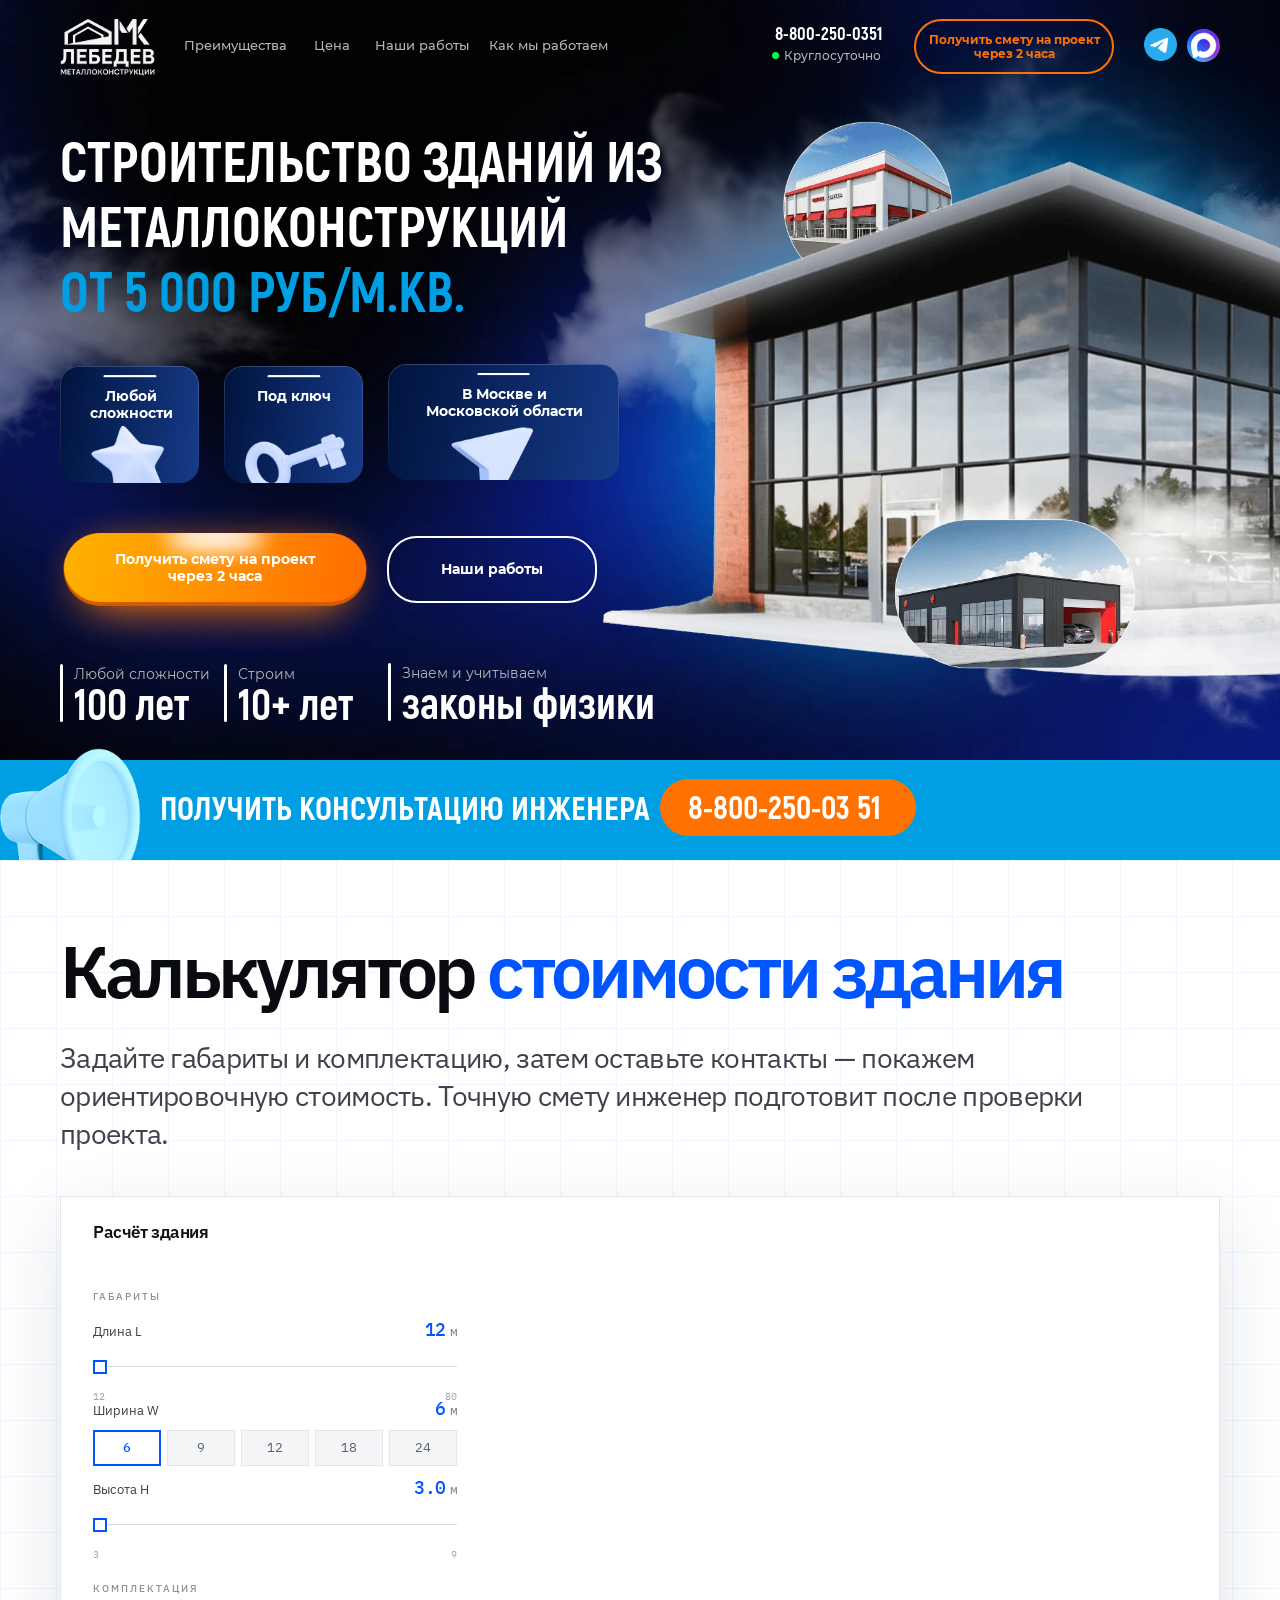
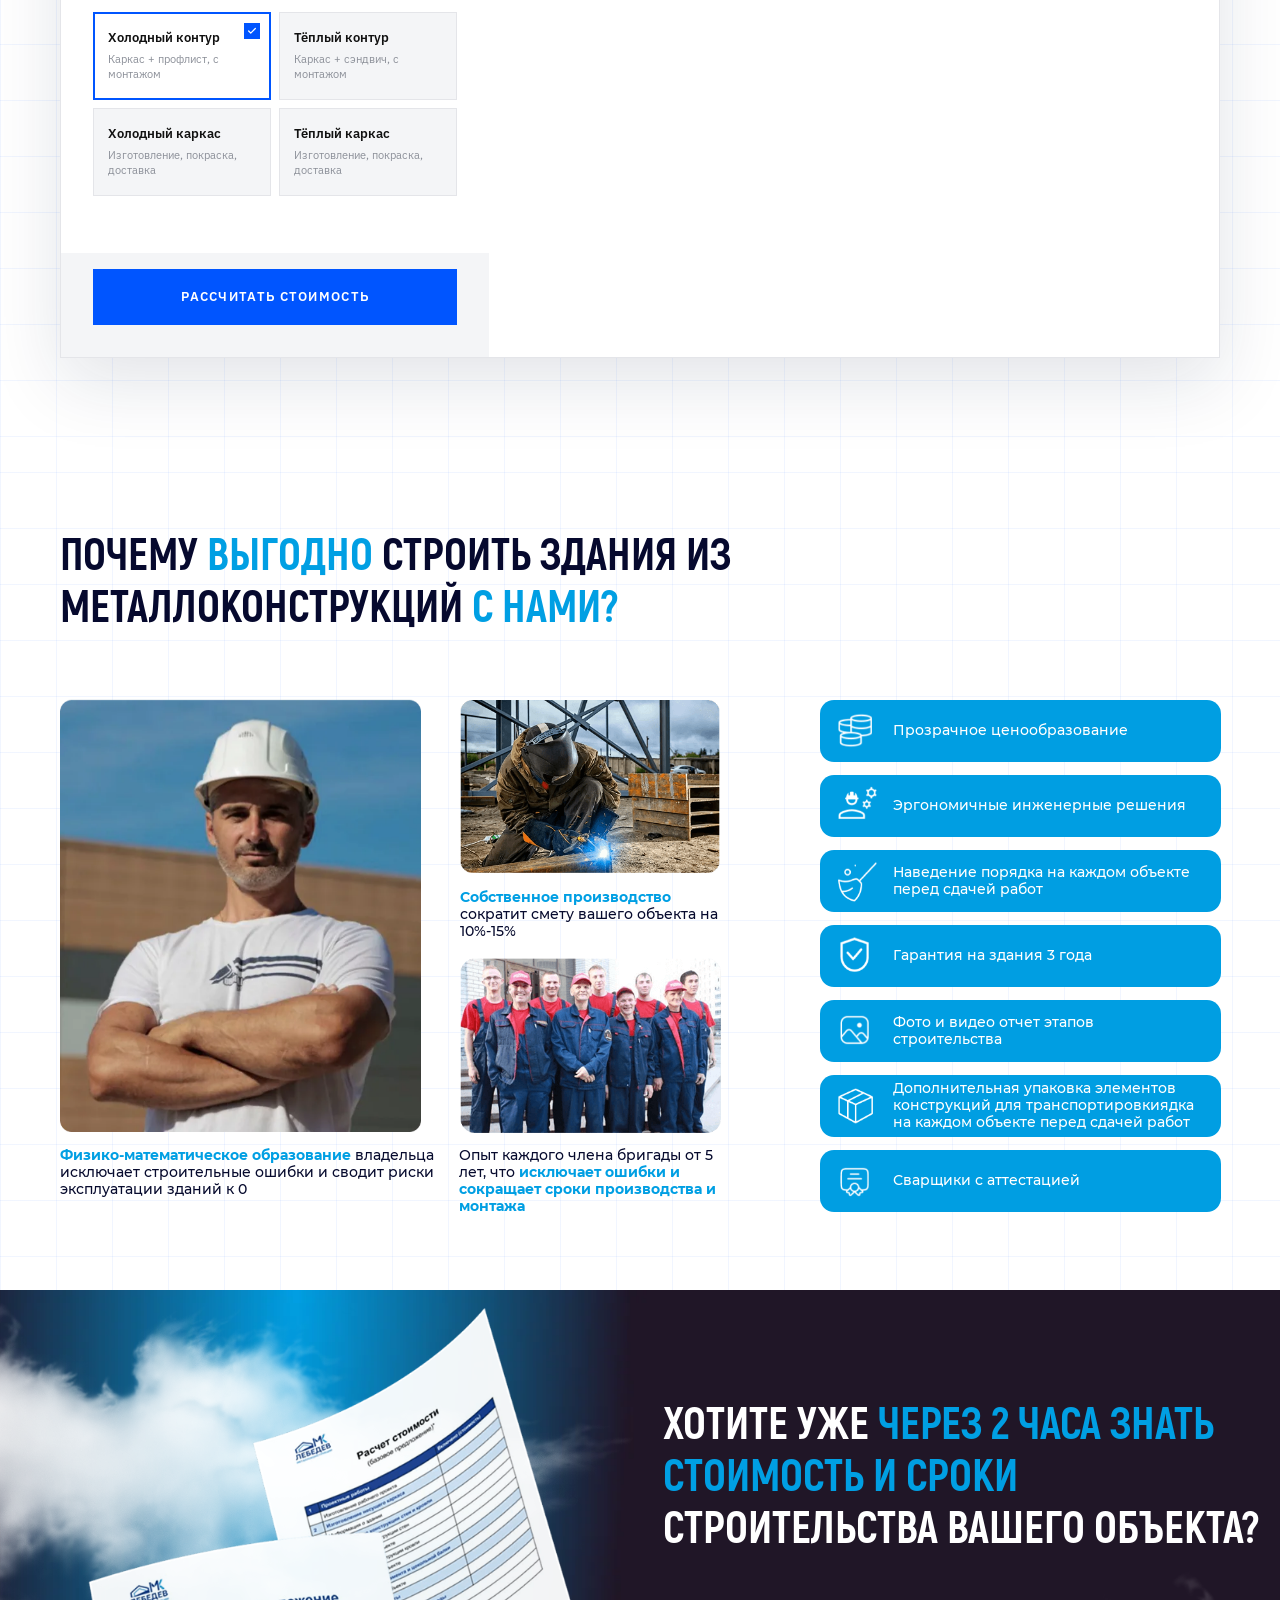
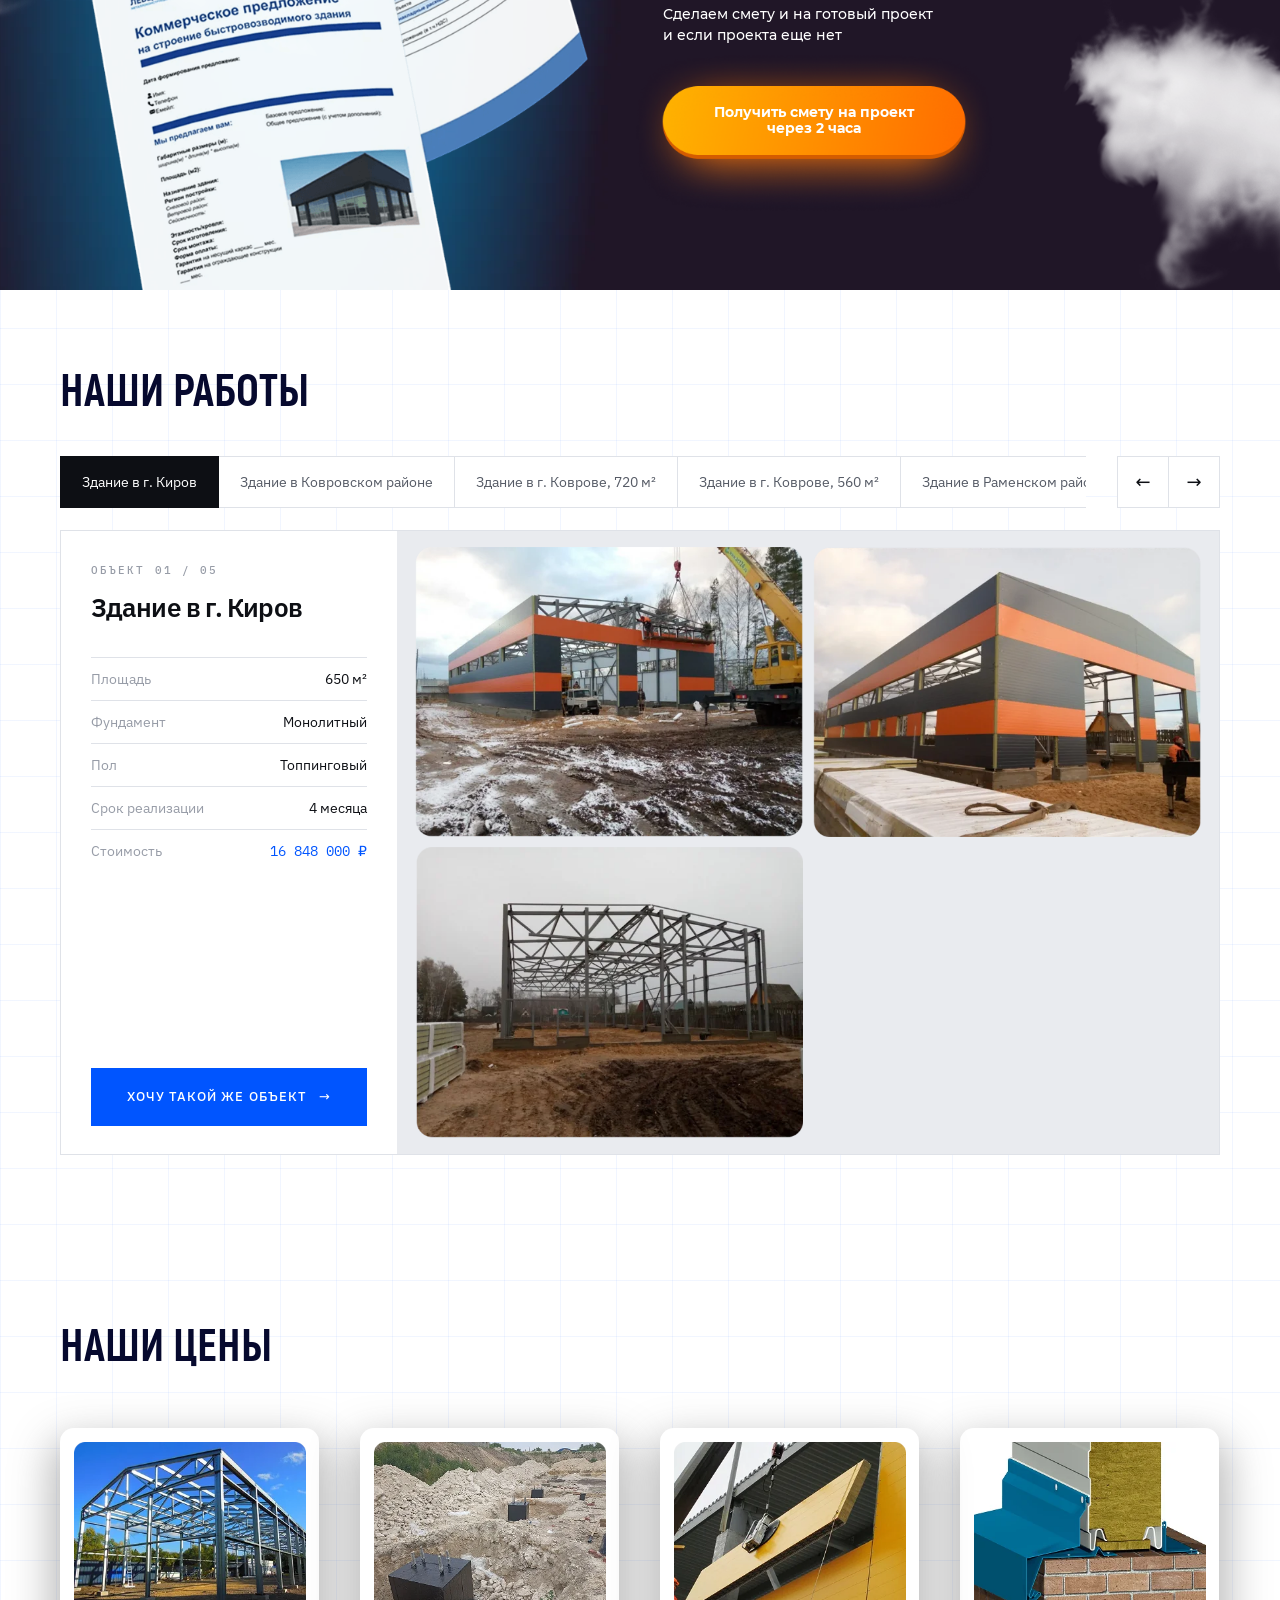
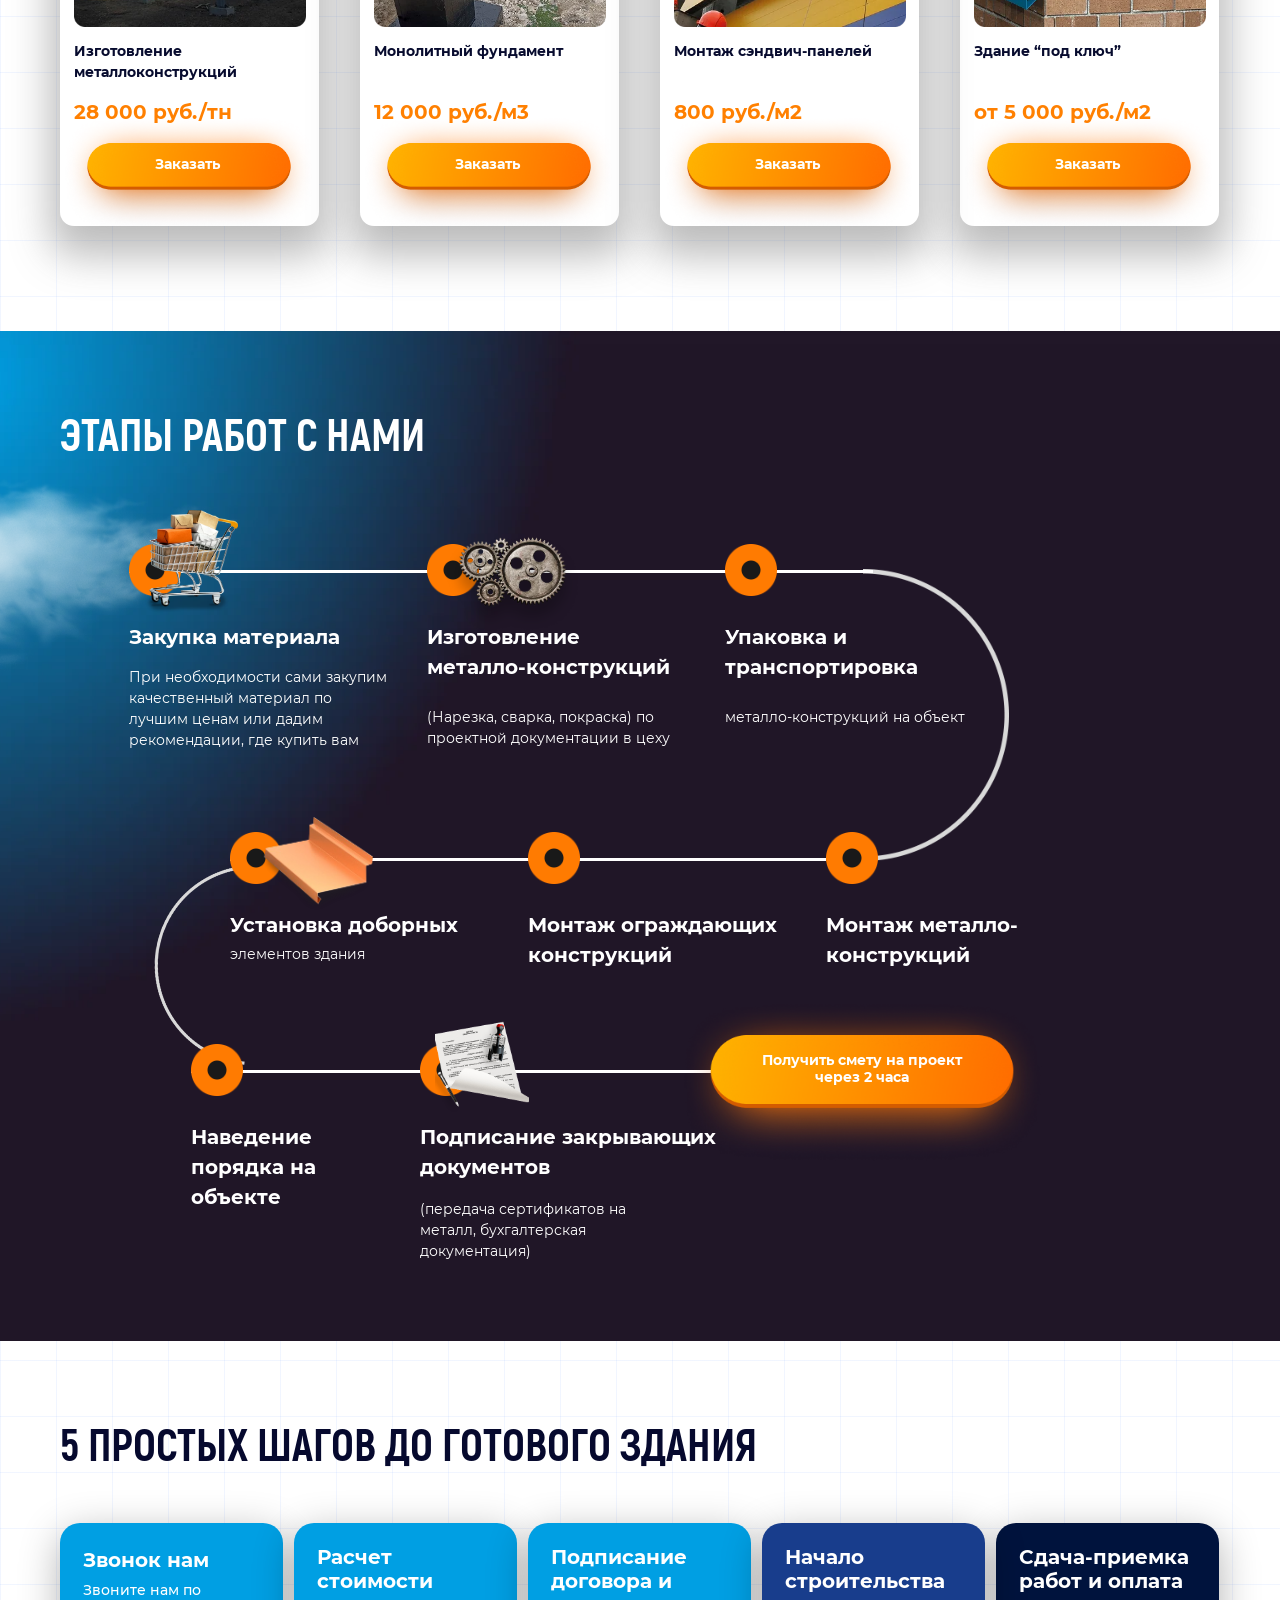
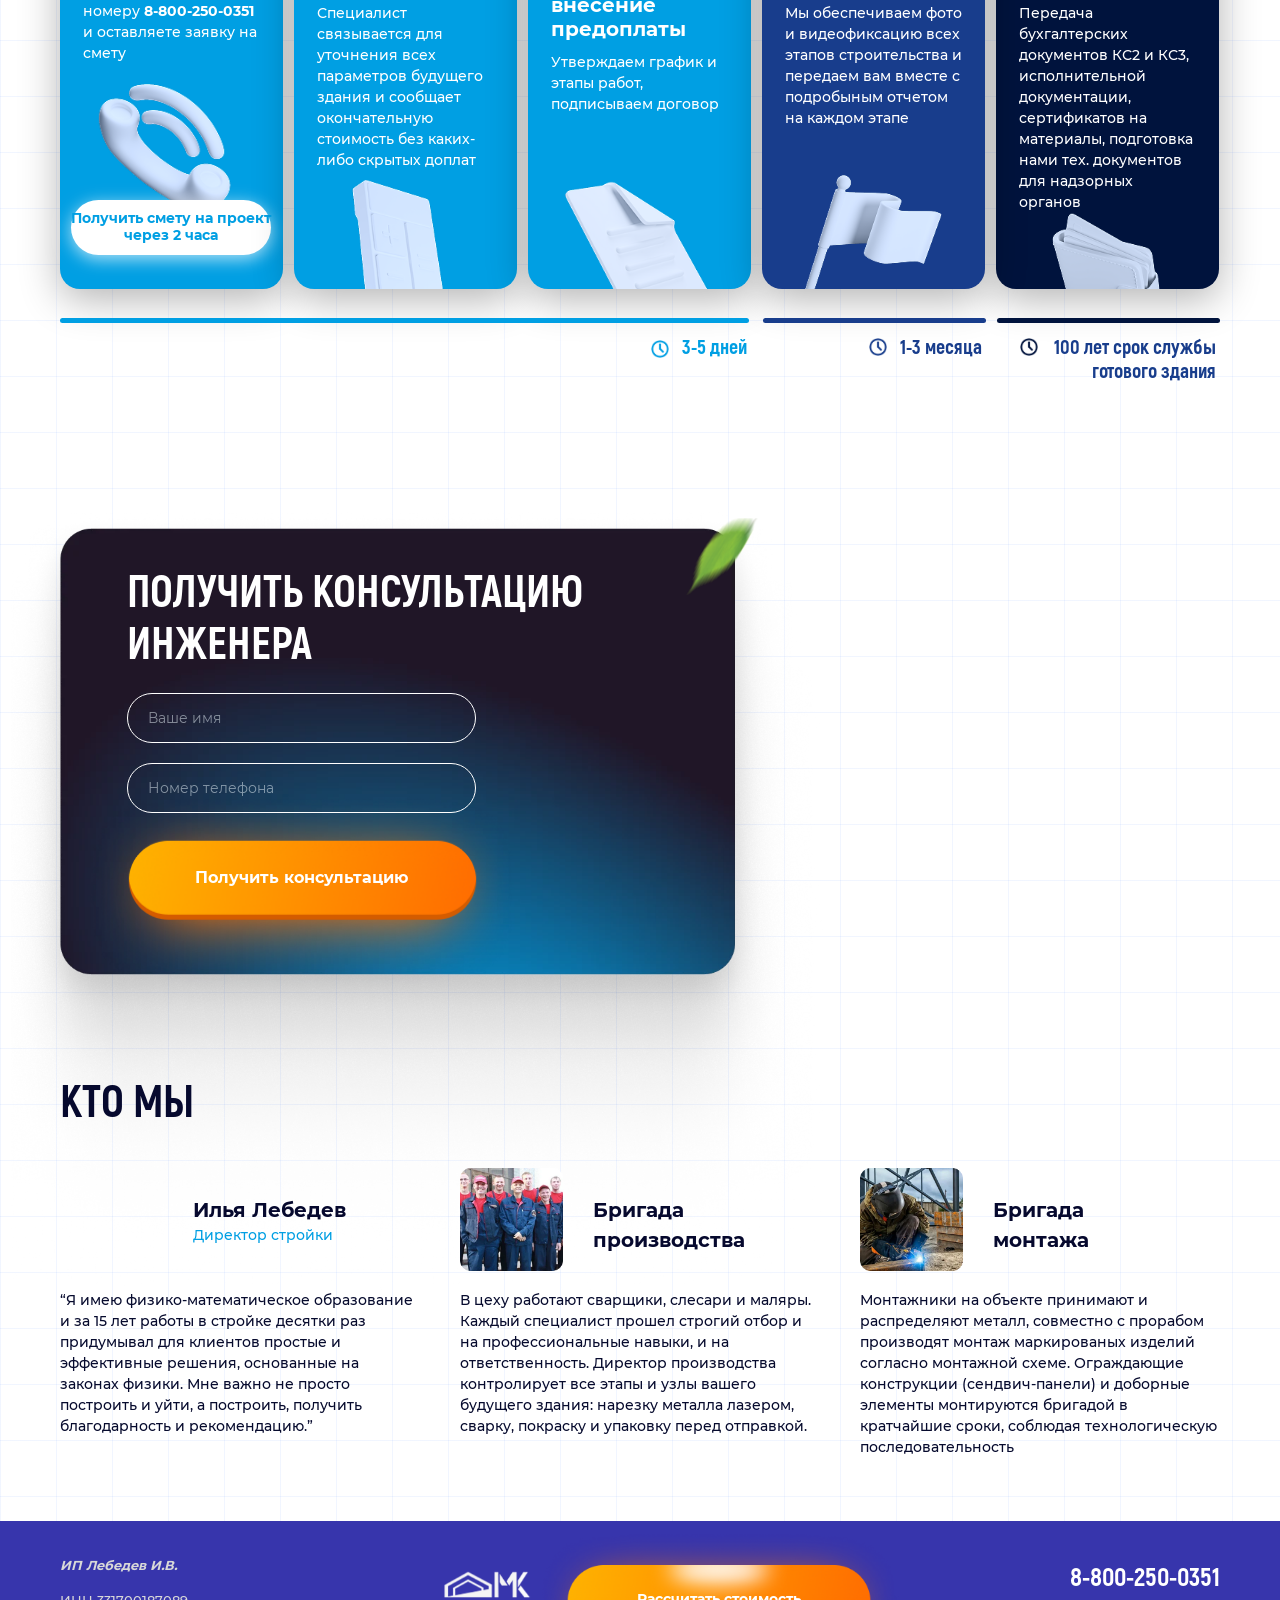
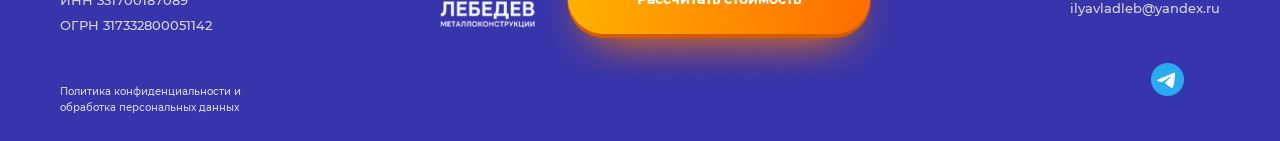
==== commit e46b3d73: "Improve consultation confirmation typography" ====
--- a/index.html
+++ b/index.html
@@ -80,8 +80,8 @@
 window.ws_OnGeneratorSendLead = function(data) {send_ct_envybox('Генератор Envybox', data);}
 window.ws_OnChatFirstMessage = function(data) {window.ct('goal', 'envy_ms');}
 </script> <!-- calltouch requsest --><!-- nominify end --><script type="text/javascript">window.dataLayer=window.dataLayer||[];</script> <script type="text/javascript">(function() {if((/bot|google|yandex|baidu|bing|msn|duckduckbot|teoma|slurp|crawler|spider|robot|crawling|facebook/i.test(navigator.userAgent))===false&&typeof(sessionStorage)!='undefined'&&sessionStorage.getItem('visited')!=='y'&&document.visibilityState){var style=document.createElement('style');style.type='text/css';style.innerHTML='@media screen and (min-width: 980px) {.t-records {opacity: 0;}.t-records_animated {-webkit-transition: opacity ease-in-out .2s;-moz-transition: opacity ease-in-out .2s;-o-transition: opacity ease-in-out .2s;transition: opacity ease-in-out .2s;}.t-records.t-records_visible {opacity: 1;}}';document.getElementsByTagName('head')[0].appendChild(style);function t_setvisRecs(){var alr=document.querySelectorAll('.t-records');Array.prototype.forEach.call(alr,function(el) {el.classList.add("t-records_animated");});setTimeout(function() {Array.prototype.forEach.call(alr,function(el) {el.classList.add("t-records_visible");});sessionStorage.setItem("visited","y");},400);}
-document.addEventListener('DOMContentLoaded',t_setvisRecs);}})();</script><link rel="stylesheet" href="[data-uri]" type="text/css" media="all" />  <script type="module" crossorigin src="/assets/main-JU98tj3t.js"></script>
-  <link rel="modulepreload" crossorigin href="/assets/calculator-DRNbi5S-.js">
+document.addEventListener('DOMContentLoaded',t_setvisRecs);}})();</script><link rel="stylesheet" href="[data-uri]" type="text/css" media="all" />  <script type="module" crossorigin src="/assets/main-CibnV1B1.js"></script>
+  <link rel="modulepreload" crossorigin href="/assets/calculator-CWpKXnXe.js">
   <link rel="stylesheet" crossorigin href="/assets/calculator-DmdDq4Le.css">
   <link rel="stylesheet" crossorigin href="/assets/main-CkCjSXBp.css">
 </head> <body class="t-body" style="margin:0;"> <!--allrecords--> <div id="allrecords" class="t-records" data-hook="blocks-collection-content-node" data-tilda-project-id="12249499" data-tilda-page-id="63526265" data-tilda-formskey="489d2e240f22559cfb64c63d12249499" data-tilda-cookie="no" data-tilda-lazy="yes" data-tilda-root-zone="com" data-tilda-project-headcode="yes"> <div id="rec868488221" class="r t-rec" style=" " data-animationappear="off" data-record-type="396"> <!-- T396 --> <style>#rec868488221 .t396__artboard {height:860px;background-color:#ffffff;}#rec868488221 .t396__filter {height:860px;}#rec868488221 .t396__carrier{height:860px;background-position:center center;background-attachment:scroll;background-image:url('[data-uri]');background-size:cover;background-repeat:no-repeat;}@media screen and (max-width:1199px) {#rec868488221 .t396__artboard,#rec868488221 .t396__filter,#rec868488221 .t396__carrier {}#rec868488221 .t396__filter {}#rec868488221 .t396__carrier {background-attachment:scroll;}}@media screen and (max-width:959px) {#rec868488221 .t396__artboard,#rec868488221 .t396__filter,#rec868488221 .t396__carrier {}#rec868488221 .t396__filter {}#rec868488221 .t396__carrier {background-attachment:scroll;}}@media screen and (max-width:639px) {#rec868488221 .t396__artboard,#rec868488221 .t396__filter,#rec868488221 .t396__carrier {height:810px;}#rec868488221 .t396__filter {}#rec868488221 .t396__carrier {background-attachment:scroll;}}@media screen and (max-width:479px) {#rec868488221 .t396__artboard,#rec868488221 .t396__filter,#rec868488221 .t396__carrier {height:1060px;}#rec868488221 .t396__filter {}#rec868488221 .t396__carrier {background-attachment:scroll;}}#rec868488221 .tn-elem[data-elem-id="1739959484264"]{z-index:4;top:calc(860px - 100px + 0px);left:calc(50% - 9800% + 0px);width:19600%;height:100px;}#rec868488221 .tn-elem[data-elem-id="1739959484264"] .tn-atom {border-radius:0px 0px 0px 0px;background-color:#009fe3;background-position:center center;border-color:transparent ;border-style:solid;}@media screen and (max-width:1199px) {#rec868488221 .tn-elem[data-elem-id="1739959484264"] {top:calc(860px - 100px + 0px);left:calc(50% - 9800% + 0px);}}@media screen and (max-width:959px) {#rec868488221 .tn-elem[data-elem-id="1739959484264"] {top:calc(860px - 100px + 0px);left:calc(50% - 9800% + 0px);}}@media screen and (max-width:639px) {#rec868488221 .tn-elem[data-elem-id="1739959484264"] {top:calc(860px - 100px + 0px);left:calc(50% - 9800% + 0px);height:130px;}}@media screen and (max-width:479px) {#rec868488221 .tn-elem[data-elem-id="1739959484264"] {top:calc(860px - 100px + 0px);left:calc(50% - 9800% + 0px);width:100%;height:108px;}}#rec868488221 .tn-elem[data-elem-id="1739966336444"]{z-index:5;top:779px;left:calc(50% - 600px + 620px);width:256px;height:57px;}#rec868488221 .tn-elem[data-elem-id="1739966336444"] .tn-atom {border-radius:50px 50px 50px 50px;background-color:#ff7201;background-position:center center;border-color:transparent ;border-style:solid;}@media screen and (max-width:1199px) {#rec868488221 .tn-elem[data-elem-id="1739966336444"] {top:780px;left:calc(50% - 480px + 695px);}}@media screen and (max-width:959px) {#rec868488221 .tn-elem[data-elem-id="1739966336444"] {top:781px;left:calc(50% - 320px + 442px);width:187px;}}@media screen and (max-width:639px) {#rec868488221 .tn-elem[data-elem-id="1739966336444"] {top:732px;left:calc(50% - 240px + 216px);}}@media screen and (max-width:479px) {#rec868488221 .tn-elem[data-elem-id="1739966336444"] {top:1003px;left:calc(50% - 160px + 119px);width:163px;height:33px;}}#rec868488221 .tn-elem[data-elem-id="1739959676302"]{color:#ffffff;z-index:6;top:791px;left:calc(50% - 600px + 120px);width:546px;height:38px;}#rec868488221 .tn-elem[data-elem-id="1739959676302"] .tn-atom {vertical-align:middle;color:#ffffff;font-size:32px;font-family:'AkrobatMontserrat',Arial,sans-serif;line-height:1.2;font-weight:600;text-transform:uppercase;background-position:center center;border-color:transparent ;border-style:solid;}@media screen and (max-width:1199px) {#rec868488221 .tn-elem[data-elem-id="1739959676302"] {top:786px;left:calc(50% - 480px + 168px);width:517px;height:auto;}}@media screen and (max-width:959px) {#rec868488221 .tn-elem[data-elem-id="1739959676302"] {top:780px;left:calc(50% - 320px + 170px);width:263px;height:auto;}#rec868488221 .tn-elem[data-elem-id="1739959676302"] .tn-atom{font-size:22px;background-size:cover;}}@media screen and (max-width:639px) {#rec868488221 .tn-elem[data-elem-id="1739959676302"] {top:694px;left:calc(50% - 240px + 150px);width:320px;height:auto;}#rec868488221 .tn-elem[data-elem-id="1739959676302"] .tn-atom{font-size:20px;background-size:cover;}}@media screen and (max-width:479px) {#rec868488221 .tn-elem[data-elem-id="1739959676302"] {top:969px;left:calc(50% - 160px + 8px);width:304px;height:auto;}#rec868488221 .tn-elem[data-elem-id="1739959676302"] {text-align:center;}#rec868488221 .tn-elem[data-elem-id="1739959676302"] .tn-atom{font-size:16px;background-size:cover;}}#rec868488221 .tn-elem[data-elem-id="1739959744365"]{color:#ffffff;z-index:7;top:790px;left:calc(50% - 600px + 648px);width:208px;height:38px;}#rec868488221 .tn-elem[data-elem-id="1739959744365"] .tn-atom {vertical-align:middle;color:#ffffff;font-size:32px;font-family:'AkrobatMontserrat',Arial,sans-serif;line-height:1.2;font-weight:600;text-transform:uppercase;background-position:center center;border-color:transparent ;border-style:solid;}@media screen and (max-width:1199px) {#rec868488221 .tn-elem[data-elem-id="1739959744365"] {top:792px;left:calc(50% - 480px + 723px);height:auto;}}@media screen and (max-width:959px) {#rec868488221 .tn-elem[data-elem-id="1739959744365"] {top:797px;left:calc(50% - 320px + 469px);width:142px;height:auto;}#rec868488221 .tn-elem[data-elem-id="1739959744365"] .tn-atom{font-size:22px;background-size:cover;}}@media screen and (max-width:639px) {#rec868488221 .tn-elem[data-elem-id="1739959744365"] {top:749px;left:calc(50% - 240px + 239px);width:142px;height:auto;}}@media screen and (max-width:479px) {#rec868488221 .tn-elem[data-elem-id="1739959744365"] {top:1008px;left:calc(50% - 160px + 119px);width:163px;height:auto;}#rec868488221 .tn-elem[data-elem-id="1739959744365"] {text-align:center;}#rec868488221 .tn-elem[data-elem-id="1739959744365"] .tn-atom{font-size:20px;background-size:cover;}}#rec868488221 .tn-elem[data-elem-id="1739959653386"]{z-index:8;top:calc(860px - 122px + 0px);left:calc(50% - 600px + -56px);width:176px;height:auto;}#rec868488221 .tn-elem[data-elem-id="1739959653386"] .tn-atom {border-radius:0px 0px 0px 0px;background-position:center center;border-color:transparent ;border-style:solid;}#rec868488221 .tn-elem[data-elem-id="1739959653386"] .tn-atom__img {border-radius:0px 0px 0px 0px;object-position:center center;}@media screen and (max-width:1199px) {#rec868488221 .tn-elem[data-elem-id="1739959653386"] {top:calc(860px - 122px + 0px);left:calc(50% - 480px + -16px);height:auto;}}@media screen and (max-width:959px) {#rec868488221 .tn-elem[data-elem-id="1739959653386"] {top:calc(860px - 122px + 0px);left:calc(50% - 320px + -16px);height:auto;}}@media screen and (max-width:639px) {#rec868488221 .tn-elem[data-elem-id="1739959653386"] {top:calc(860px - 122px + 0px);left:calc(50% - 240px + -17px);height:auto;}}@media screen and (max-width:479px) {#rec868488221 .tn-elem[data-elem-id="1739959653386"] {top:calc(860px - 122px + 2px);left:calc(50% - 160px + 0px);width:111px;height:auto;}}#rec868488221 .tn-elem[data-elem-id="1739954572817"]{z-index:9;top:128px;left:-430px;width:767px;height:auto;}#rec868488221 .tn-elem[data-elem-id="1739954572817"] .tn-atom {border-radius:0px 0px 0px 0px;background-position:center center;border-color:transparent ;border-style:solid;}#rec868488221 .tn-elem[data-elem-id="1739954572817"] .tn-atom__img {border-radius:0px 0px 0px 0px;object-position:center center;}@media screen and (max-width:1199px) {#rec868488221 .tn-elem[data-elem-id="1739954572817"] {height:auto;}}@media screen and (max-width:959px) {#rec868488221 .tn-elem[data-elem-id="1739954572817"] {top:318px;left:-399px;width:649px;height:auto;}}@media screen and (max-width:639px) {#rec868488221 .tn-elem[data-elem-id="1739954572817"] {height:auto;}}@media screen and (max-width:479px) {#rec868488221 .tn-elem[data-elem-id="1739954572817"] {top:574px;left:-371px;width:528px;height:auto;}}#rec868488221 .tn-elem[data-elem-id="1740122880340"]{z-index:10;top:-16px;left:calc(50% - 600px + -5557px);width:200px;height:auto;}#rec868488221 .tn-elem[data-elem-id="1740122880340"] .tn-atom {border-radius:0px 0px 0px 0px;background-position:center center;border-color:transparent ;border-style:solid;}#rec868488221 .tn-elem[data-elem-id="1740122880340"] .tn-atom__img {border-radius:0px 0px 0px 0px;object-position:center center;}@media screen and (max-width:1199px) {#rec868488221 .tn-elem[data-elem-id="1740122880340"] {top:-486px;left:calc(50% - 480px + -5612px);height:auto;}}@media screen and (max-width:959px) {#rec868488221 .tn-elem[data-elem-id="1740122880340"] {top:-426px;left:calc(50% - 320px + -3222px);height:auto;}}@media screen and (max-width:639px) {#rec868488221 .tn-elem[data-elem-id="1740122880340"] {top:284px;left:calc(50% - 240px + 21px);width:229px;height:auto;}}@media screen and (max-width:479px) {#rec868488221 .tn-elem[data-elem-id="1740122880340"] {top:407px;left:calc(50% - 160px + 10px);width:300px;height:auto;}}#rec868488221 .tn-elem[data-elem-id="1740122934363"]{z-index:11;top:34px;left:calc(50% - 600px + -5548px);width:200px;height:auto;}#rec868488221 .tn-elem[data-elem-id="1740122934363"] .tn-atom {border-radius:0px 0px 0px 0px;background-position:center center;border-color:transparent ;border-style:solid;}#rec868488221 .tn-elem[data-elem-id="1740122934363"] .tn-atom__img {border-radius:0px 0px 0px 0px;object-position:center center;}@media screen and (max-width:1199px) {#rec868488221 .tn-elem[data-elem-id="1740122934363"] {top:-436px;left:calc(50% - 480px + -5603px);height:auto;}}@media screen and (max-width:959px) {#rec868488221 .tn-elem[data-elem-id="1740122934363"] {top:-376px;left:calc(50% - 320px + -3213px);height:auto;}}@media screen and (max-width:639px) {#rec868488221 .tn-elem[data-elem-id="1740122934363"] {top:341px;left:calc(50% - 240px + 21px);width:229px;height:auto;}}@media screen and (max-width:479px) {#rec868488221 .tn-elem[data-elem-id="1740122934363"] {top:343px;left:calc(50% - 160px + 10px);width:300px;height:auto;}}#rec868488221 .tn-elem[data-elem-id="1740122945314"]{z-index:12;top:101px;left:calc(50% - 600px + -5525px);width:200px;height:auto;}#rec868488221 .tn-elem[data-elem-id="1740122945314"] .tn-atom {border-radius:0px 0px 0px 0px;background-position:center center;border-color:transparent ;border-style:solid;}#rec868488221 .tn-elem[data-elem-id="1740122945314"] .tn-atom__img {border-radius:0px 0px 0px 0px;object-position:center center;}@media screen and (max-width:1199px) {#rec868488221 .tn-elem[data-elem-id="1740122945314"] {top:-369px;left:calc(50% - 480px + -5580px);height:auto;}}@media screen and (max-width:959px) {#rec868488221 .tn-elem[data-elem-id="1740122945314"] {top:-309px;left:calc(50% - 320px + -3190px);height:auto;}}@media screen and (max-width:639px) {#rec868488221 .tn-elem[data-elem-id="1740122945314"] {top:393px;left:calc(50% - 240px + 21px);width:229px;height:auto;}}@media screen and (max-width:479px) {#rec868488221 .tn-elem[data-elem-id="1740122945314"] {top:268px;left:calc(50% - 160px + 10px);width:300px;height:auto;}}#rec868488221 .tn-elem[data-elem-id="1740078327239"]{z-index:13;top:10px;left:calc(50% - 600px + 420px);width:1004px;height:auto;}#rec868488221 .tn-elem[data-elem-id="1740078327239"] .tn-atom {border-radius:0px 0px 0px 0px;background-position:center center;border-color:transparent ;border-style:solid;}#rec868488221 .tn-elem[data-elem-id="1740078327239"] .tn-atom__img {border-radius:0px 0px 0px 0px;object-position:center center;}@media screen and (max-width:1199px) {#rec868488221 .tn-elem[data-elem-id="1740078327239"] {height:auto;}}@media screen and (max-width:959px) {#rec868488221 .tn-elem[data-elem-id="1740078327239"] {top:21px;left:calc(50% - 320px + 410px);width:830px;height:auto;}}@media screen and (max-width:639px) {#rec868488221 .tn-elem[data-elem-id="1740078327239"] {height:auto;}}@media screen and (max-width:479px) {#rec868488221 .tn-elem[data-elem-id="1740078327239"] {top:76px;height:auto;}}#rec868488221 .tn-elem[data-elem-id="1739956085281"]{z-index:14;top:-15px;left:calc(50% - 600px + 489px);width:1280px;height:auto;}#rec868488221 .tn-elem[data-elem-id="1739956085281"] .tn-atom {border-radius:0px 0px 0px 0px;background-position:center center;border-color:transparent ;border-style:solid;}#rec868488221 .tn-elem[data-elem-id="1739956085281"] .tn-atom__img {border-radius:0px 0px 0px 0px;object-position:center center;}@media screen and (max-width:1199px) {#rec868488221 .tn-elem[data-elem-id="1739956085281"] {top:52px;left:calc(50% - 480px + 420px);width:1190px;height:auto;}}@media screen and (max-width:959px) {#rec868488221 .tn-elem[data-elem-id="1739956085281"] {top:209px;left:calc(50% - 320px + 319px);width:619px;height:auto;}}@media screen and (max-width:639px) {#rec868488221 .tn-elem[data-elem-id="1739956085281"] {top:190px;left:calc(50% - 240px + 230px);width:477px;height:auto;}}@media screen and (max-width:479px) {#rec868488221 .tn-elem[data-elem-id="1739956085281"] {top:622px;left:calc(50% - 160px + -11px);width:416px;height:auto;}}#rec868488221 .tn-elem[data-elem-id="1739957095947"]{z-index:16;top:499px;left:calc(50% - 600px + -9px);width:368px;height:auto;}@media (min-width:1200px) {#rec868488221 .tn-elem.t396__elem--anim-hidden[data-elem-id="1739957095947"] {opacity:0;}}#rec868488221 .tn-elem[data-elem-id="1739957095947"] .tn-atom {border-radius:0px 0px 0px 0px;background-position:center center;border-color:transparent ;border-style:solid;}#rec868488221 .tn-elem[data-elem-id="1739957095947"] .tn-atom__img {border-radius:0px 0px 0px 0px;object-position:center center;}@media screen and (max-width:1199px) {#rec868488221 .tn-elem[data-elem-id="1739957095947"] {top:499px;left:calc(50% - 480px + -9px);height:auto;}}@media screen and (max-width:959px) {#rec868488221 .tn-elem[data-elem-id="1739957095947"] {top:518px;left:calc(50% - 320px + -9px);height:auto;}}@media screen and (max-width:639px) {#rec868488221 .tn-elem[data-elem-id="1739957095947"] {top:441px;left:calc(50% - 240px + -21px);width:336px;height:auto;}}@media screen and (max-width:479px) {#rec868488221 .tn-elem[data-elem-id="1739957095947"] {top:458px;left:calc(50% - 160px + -21px);width:361px;height:auto;}}#rec868488221 .tn-elem[data-elem-id="1739957030483"]{color:#ffffff;text-align:center;z-index:17;top:531px;left:calc(50% - 600px + 53px);width:244px;height:73px;}#rec868488221 .tn-elem[data-elem-id="1739957030483"] .tn-atom{color:#ffffff;font-size:14px;font-family:'AkrobatMontserrat',Arial,sans-serif;line-height:1.2;font-weight:700;border-width:2px;border-radius:30px 30px 30px 30px;background-position:center center;border-color:transparent ;border-style:solid;transition:background-color 0.2s ease-in-out,color 0.2s ease-in-out,border-color 0.2s ease-in-out;}@media screen and (max-width:1199px) {#rec868488221 .tn-elem[data-elem-id="1739957030483"] {top:531px;left:calc(50% - 480px + 53px);}}@media screen and (max-width:959px) {#rec868488221 .tn-elem[data-elem-id="1739957030483"] {top:550px;left:calc(50% - 320px + 53px);}}@media screen and (max-width:639px) {#rec868488221 .tn-elem[data-elem-id="1739957030483"] {top:470px;left:calc(50% - 240px + 35px);width:222px;height:67px;}}@media screen and (max-width:479px) {#rec868488221 .tn-elem[data-elem-id="1739957030483"] {top:490px;left:calc(50% - 160px + 40px);width:239px;height:73px;}}#rec868488221 .tn-elem[data-elem-id="1739945028538"]{z-index:18;top:19px;left:calc(50% - 600px + 20px);width:95px;height:auto;}#rec868488221 .tn-elem[data-elem-id="1739945028538"] .tn-atom {border-radius:0px 0px 0px 0px;background-position:center center;border-color:transparent ;border-style:solid;}#rec868488221 .tn-elem[data-elem-id="1739945028538"] .tn-atom__img {border-radius:0px 0px 0px 0px;object-position:center center;}@media screen and (max-width:1199px) {#rec868488221 .tn-elem[data-elem-id="1739945028538"] {height:auto;}}@media screen and (max-width:959px) {#rec868488221 .tn-elem[data-elem-id="1739945028538"] {top:27px;left:calc(50% - 320px + 25px);width:73px;height:auto;}}@media screen and (max-width:639px) {#rec868488221 .tn-elem[data-elem-id="1739945028538"] {height:auto;}}@media screen and (max-width:479px) {#rec868488221 .tn-elem[data-elem-id="1739945028538"] {top:-43px;left:calc(50% - 160px + -3257px);width:51px;height:auto;}}#rec868488221 .tn-elem[data-elem-id="1739945090197"]{color:#b6b6b5;text-align:center;z-index:19;top:35px;left:calc(50% - 600px + 446px);width:124px;height:auto;}#rec868488221 .tn-elem[data-elem-id="1739945090197"] .tn-atom {vertical-align:middle;color:#b6b6b5;font-size:13px;font-family:'AkrobatMontserrat',Arial,sans-serif;line-height:1.55;font-weight:500;background-position:center center;border-color:transparent ;border-style:solid;}@media screen and (max-width:1199px) {#rec868488221 .tn-elem[data-elem-id="1739945090197"] {top:-652px;left:calc(50% - 480px + -5101px);height:auto;}#rec868488221 .tn-elem[data-elem-id="1739945090197"] {text-align:left;}#rec868488221 .tn-elem[data-elem-id="1739945090197"] .tn-atom{font-size:10px;background-size:cover;}}@media screen and (max-width:959px) {#rec868488221 .tn-elem[data-elem-id="1739945090197"] {top:-461px;left:calc(50% - 320px + -3286px);height:auto;}}@media screen and (max-width:639px) {#rec868488221 .tn-elem[data-elem-id="1739945090197"] {top:-617px;left:calc(50% - 240px + -5469px);height:auto;}}@media screen and (max-width:479px) {}#rec868488221 .tn-elem[data-elem-id="1739945448842"]{color:#b6b6b5;text-align:center;z-index:20;top:35px;left:calc(50% - 600px + 139px);width:113px;height:auto;}#rec868488221 .tn-elem[data-elem-id="1739945448842"] .tn-atom {vertical-align:middle;color:#b6b6b5;font-size:13px;font-family:'AkrobatMontserrat',Arial,sans-serif;line-height:1.55;font-weight:500;background-position:center center;border-color:transparent ;border-style:solid;}@media screen and (max-width:1199px) {#rec868488221 .tn-elem[data-elem-id="1739945448842"] {top:-637px;left:calc(50% - 480px + -5371px);width:113px;height:auto;}#rec868488221 .tn-elem[data-elem-id="1739945448842"] {text-align:left;}#rec868488221 .tn-elem[data-elem-id="1739945448842"] .tn-atom{font-size:10px;background-size:cover;}}@media screen and (max-width:959px) {#rec868488221 .tn-elem[data-elem-id="1739945448842"] {top:-461px;left:calc(50% - 320px + -3191px);height:auto;}}@media screen and (max-width:639px) {#rec868488221 .tn-elem[data-elem-id="1739945448842"] {top:-617px;left:calc(50% - 240px + -5374px);height:auto;}}@media screen and (max-width:479px) {}#rec868488221 .tn-elem[data-elem-id="1739945764813"]{color:#b6b6b5;z-index:22;top:46px;left:calc(50% - 600px + 744px);width:110px;height:auto;}#rec868488221 .tn-elem[data-elem-id="1739945764813"] .tn-atom {vertical-align:middle;color:#b6b6b5;font-size:12px;font-family:'AkrobatMontserrat',Arial,sans-serif;line-height:1.55;font-weight:500;background-position:center center;border-color:transparent ;border-style:solid;}@media screen and (max-width:1199px) {#rec868488221 .tn-elem[data-elem-id="1739945764813"] {top:46px;left:calc(50% - 480px + 487px);width:110px;height:auto;}}@media screen and (max-width:959px) {#rec868488221 .tn-elem[data-elem-id="1739945764813"] {top:51px;left:calc(50% - 320px + 181px);height:auto;}}@media screen and (max-width:639px) {#rec868488221 .tn-elem[data-elem-id="1739945764813"] {top:46px;left:calc(50% - 240px + 268px);width:110px;height:auto;}}@media screen and (max-width:479px) {#rec868488221 .tn-elem[data-elem-id="1739945764813"] {top:41px;left:calc(50% - 160px + 29px);height:auto;}}#rec868488221 .tn-elem[data-elem-id="1739945714638"]{color:#ffffff;text-align:center;z-index:23;top:21px;left:calc(50% - 600px + 715px);width:147px;height:auto;}#rec868488221 .tn-elem[data-elem-id="1739945714638"] .tn-atom {vertical-align:middle;color:#ffffff;font-size:18px;font-family:'AkrobatMontserrat',Arial,sans-serif;line-height:1.55;font-weight:600;background-position:center center;border-color:transparent ;border-style:solid;}@media screen and (max-width:1199px) {#rec868488221 .tn-elem[data-elem-id="1739945714638"] {top:21px;left:calc(50% - 480px + 458px);width:147px;height:auto;}}@media screen and (max-width:959px) {#rec868488221 .tn-elem[data-elem-id="1739945714638"] {top:26px;left:calc(50% - 320px + 152px);height:auto;}}@media screen and (max-width:639px) {#rec868488221 .tn-elem[data-elem-id="1739945714638"] {top:21px;left:calc(50% - 240px + 239px);width:147px;height:auto;}}@media screen and (max-width:479px) {#rec868488221 .tn-elem[data-elem-id="1739945714638"] {top:16px;left:calc(50% - 160px + 0px);height:auto;}}#rec868488221 .tn-elem[data-elem-id="1739945791641"]{z-index:24;top:52px;left:calc(50% - 600px + 732px);width:7px;height:7px;}#rec868488221 .tn-elem[data-elem-id="1739945791641"] .tn-atom {border-radius:3000px 3000px 3000px 3000px;background-color:#00ff44;background-position:center center;border-color:transparent ;border-style:solid;}@media screen and (max-width:1199px) {#rec868488221 .tn-elem[data-elem-id="1739945791641"] {top:52px;left:calc(50% - 480px + 475px);}}@media screen and (max-width:959px) {#rec868488221 .tn-elem[data-elem-id="1739945791641"] {top:57px;left:calc(50% - 320px + 169px);}}@media screen and (max-width:639px) {#rec868488221 .tn-elem[data-elem-id="1739945791641"] {top:52px;left:calc(50% - 240px + 256px);}}@media screen and (max-width:479px) {#rec868488221 .tn-elem[data-elem-id="1739945791641"] {top:47px;left:calc(50% - 160px + 17px);}}#rec868488221 .tn-elem[data-elem-id="1739945462230"]{color:#b6b6b5;text-align:center;z-index:25;top:35px;left:calc(50% - 600px + 272px);width:39px;height:auto;}#rec868488221 .tn-elem[data-elem-id="1739945462230"] .tn-atom {vertical-align:middle;color:#b6b6b5;font-size:13px;font-family:'AkrobatMontserrat',Arial,sans-serif;line-height:1.55;font-weight:500;background-position:center center;border-color:transparent ;border-style:solid;}@media screen and (max-width:1199px) {#rec868488221 .tn-elem[data-elem-id="1739945462230"] {top:-637px;left:calc(50% - 480px + -5266px);height:auto;}#rec868488221 .tn-elem[data-elem-id="1739945462230"] {text-align:left;}#rec868488221 .tn-elem[data-elem-id="1739945462230"] .tn-atom{font-size:10px;background-size:cover;}}@media screen and (max-width:959px) {#rec868488221 .tn-elem[data-elem-id="1739945462230"] {top:-461px;left:calc(50% - 320px + -3087px);height:auto;}}@media screen and (max-width:639px) {#rec868488221 .tn-elem[data-elem-id="1739945462230"] {top:-617px;left:calc(50% - 240px + -5270px);height:auto;}}@media screen and (max-width:479px) {}#rec868488221 .tn-elem[data-elem-id="1739945509383"]{color:#b6b6b5;text-align:center;z-index:26;top:35px;left:calc(50% - 600px + 331px);width:102px;height:auto;}#rec868488221 .tn-elem[data-elem-id="1739945509383"] .tn-atom {vertical-align:middle;color:#b6b6b5;font-size:13px;font-family:'AkrobatMontserrat',Arial,sans-serif;line-height:1.55;font-weight:500;background-position:center center;border-color:transparent ;border-style:solid;}@media screen and (max-width:1199px) {#rec868488221 .tn-elem[data-elem-id="1739945509383"] {top:-637px;left:calc(50% - 480px + -5216px);width:102px;height:auto;}#rec868488221 .tn-elem[data-elem-id="1739945509383"] {text-align:left;}#rec868488221 .tn-elem[data-elem-id="1739945509383"] .tn-atom{font-size:10px;background-size:cover;}}@media screen and (max-width:959px) {#rec868488221 .tn-elem[data-elem-id="1739945509383"] {top:-461px;left:calc(50% - 320px + -3036px);width:102px;height:auto;}}@media screen and (max-width:639px) {#rec868488221 .tn-elem[data-elem-id="1739945509383"] {top:-617px;left:calc(50% - 240px + -5219px);height:auto;}}@media screen and (max-width:479px) {}#rec868488221 .tn-elem[data-elem-id="1739945671015"]{z-index:27;top:28px;left:calc(50% - 600px + 1104px);width:33px;height:auto;}@media (min-width:1200px) {#rec868488221 .tn-elem.t396__elem--anim-hidden[data-elem-id="1739945671015"] {opacity:0;}}#rec868488221 .tn-elem[data-elem-id="1739945671015"] .tn-atom {border-radius:0px 0px 0px 0px;background-position:center center;border-color:transparent ;border-style:solid;}#rec868488221 .tn-elem[data-elem-id="1739945671015"] .tn-atom__img {border-radius:0px 0px 0px 0px;object-position:center center;}@media screen and (max-width:1199px) {#rec868488221 .tn-elem[data-elem-id="1739945671015"] {top:27px;left:calc(50% - 480px + 877px);width:33px;height:auto;}}@media screen and (max-width:959px) {#rec868488221 .tn-elem[data-elem-id="1739945671015"] {top:31px;left:calc(50% - 320px + 550px);height:auto;}}@media screen and (max-width:639px) {#rec868488221 .tn-elem[data-elem-id="1739945671015"] {top:25px;left:calc(50% - 240px + 184px);height:auto;}}@media screen and (max-width:479px) {#rec868488221 .tn-elem[data-elem-id="1739945671015"] {top:21px;left:calc(50% - 160px + 230px);height:auto;}}#rec868488221 .tn-elem[data-elem-id="1739945865342"]{color:#ff7201;text-align:center;z-index:28;top:19px;left:calc(50% - 600px + 874px);width:200px;height:55px;}#rec868488221 .tn-elem[data-elem-id="1739945865342"] .tn-atom{color:#ff7201;font-size:12px;font-family:'AkrobatMontserrat',Arial,sans-serif;line-height:1.15;font-weight:700;border-width:2px;border-radius:30px 30px 30px 30px;background-position:center center;border-color:#ff7201 ;border-style:solid;transition:background-color 0.2s ease-in-out,color 0.2s ease-in-out,border-color 0.2s ease-in-out;}@media screen and (max-width:1199px) {#rec868488221 .tn-elem[data-elem-id="1739945865342"] {left:calc(50% - 480px + 618px);}}@media screen and (max-width:959px) {#rec868488221 .tn-elem[data-elem-id="1739945865342"] {top:20px;left:calc(50% - 320px + 316px);}}@media screen and (max-width:639px) {#rec868488221 .tn-elem[data-elem-id="1739945865342"] {top:-704px;left:calc(50% - 240px + -5838px);}}@media screen and (max-width:479px) {}#rec868488221 .tn-elem[data-elem-id="1739956780162"]{color:#ffffff;text-align:center;z-index:29;top:536px;left:calc(50% - 600px + 347px);width:210px;height:67px;}#rec868488221 .tn-elem[data-elem-id="1739956780162"] .tn-atom{color:#ffffff;font-size:14px;font-family:'AkrobatMontserrat',Arial,sans-serif;line-height:1.15;font-weight:700;border-width:2px;border-radius:30px 30px 30px 30px;background-position:center center;border-color:#ffffff ;border-style:solid;transition:background-color 0.2s ease-in-out,color 0.2s ease-in-out,border-color 0.2s ease-in-out;}@media (hover),(min-width:0\0) {#rec868488221 .tn-elem[data-elem-id="1739956780162"] .tn-atom:hover {background-color:#ffffff;background-image:none;}#rec868488221 .tn-elem[data-elem-id="1739956780162"] .tn-atom:hover {color:#13357e;}}@media screen and (max-width:1199px) {}@media screen and (max-width:959px) {#rec868488221 .tn-elem[data-elem-id="1739956780162"] {top:555px;}}@media screen and (max-width:639px) {#rec868488221 .tn-elem[data-elem-id="1739956780162"] {top:475px;left:calc(50% - 240px + 300px);width:166px;height:64px;}}@media screen and (max-width:479px) {#rec868488221 .tn-elem[data-elem-id="1739956780162"] {top:584px;left:calc(50% - 160px + 10px);width:299px;height:68px;}}#rec868488221 .tn-elem[data-elem-id="1739946169858"]{color:#ffffff;z-index:30;top:132px;left:calc(50% - 600px + 20px);width:607px;height:auto;}#rec868488221 .tn-elem[data-elem-id="1739946169858"] .tn-atom {vertical-align:middle;color:#ffffff;font-size:54px;font-family:'AkrobatMontserrat',Arial,sans-serif;line-height:1.2;font-weight:600;text-transform:uppercase;background-position:center center;border-color:transparent ;border-style:solid;}@media screen and (max-width:1199px) {}@media screen and (max-width:959px) {#rec868488221 .tn-elem[data-elem-id="1739946169858"] {top:141px;height:auto;}#rec868488221 .tn-elem[data-elem-id="1739946169858"] .tn-atom{font-size:50px;background-size:cover;}}@media screen and (max-width:639px) {#rec868488221 .tn-elem[data-elem-id="1739946169858"] {top:122px;width:450px;height:auto;}#rec868488221 .tn-elem[data-elem-id="1739946169858"] .tn-atom{font-size:38px;background-size:cover;}}@media screen and (max-width:479px) {#rec868488221 .tn-elem[data-elem-id="1739946169858"] {top:102px;left:calc(50% - 160px + 20px);width:281px;height:auto;}#rec868488221 .tn-elem[data-elem-id="1739946169858"] {text-align:center;}#rec868488221 .tn-elem[data-elem-id="1739946169858"] .tn-atom{font-size:30px;background-size:cover;}}#rec868488221 .tn-elem[data-elem-id="1739958876265"]{color:#b6b6b5;z-index:31;top:666px;left:calc(50% - 600px + 34px);width:154px;height:auto;}#rec868488221 .tn-elem[data-elem-id="1739958876265"] .tn-atom {vertical-align:middle;color:#b6b6b5;font-size:14px;font-family:'AkrobatMontserrat',Arial,sans-serif;line-height:1.2;font-weight:400;background-position:center center;border-color:transparent ;border-style:solid;}@media screen and (max-width:1199px) {}@media screen and (max-width:959px) {}@media screen and (max-width:639px) {#rec868488221 .tn-elem[data-elem-id="1739958876265"] {top:576px;left:calc(50% - 240px + 34px);width:113px;height:auto;}#rec868488221 .tn-elem[data-elem-id="1739958876265"] .tn-atom{font-size:10px;background-size:cover;}}@media screen and (max-width:479px) {#rec868488221 .tn-elem[data-elem-id="1739958876265"] {top:871px;left:calc(50% - 160px + 25px);width:76px;height:auto;}}#rec868488221 .tn-elem[data-elem-id="1739959233520"]{color:#ffffff;z-index:32;top:681px;left:calc(50% - 600px + 34px);width:154px;height:auto;}#rec868488221 .tn-elem[data-elem-id="1739959233520"] .tn-atom {vertical-align:middle;color:#ffffff;font-size:42px;font-family:'AkrobatMontserrat',Arial,sans-serif;line-height:1.2;font-weight:600;background-position:center center;border-color:transparent ;border-style:solid;}@media screen and (max-width:1199px) {}@media screen and (max-width:959px) {}@media screen and (max-width:639px) {#rec868488221 .tn-elem[data-elem-id="1739959233520"] {top:591px;left:calc(50% - 240px + 34px);width:100px;height:auto;}#rec868488221 .tn-elem[data-elem-id="1739959233520"] .tn-atom{font-size:25px;background-size:cover;}}@media screen and (max-width:479px) {#rec868488221 .tn-elem[data-elem-id="1739959233520"] {top:898px;left:calc(50% - 160px + 25px);width:76px;height:auto;}#rec868488221 .tn-elem[data-elem-id="1739959233520"] .tn-atom{font-size:18px;background-size:cover;}}#rec868488221 .tn-elem[data-elem-id="1739959961702"]{z-index:33;top:664px;left:calc(50% - 600px + 20px);width:3px;height:58px;}#rec868488221 .tn-elem[data-elem-id="1739959961702"] .tn-atom {border-radius:15px 15px 15px 15px;background-color:#ffffff;background-position:center center;border-color:transparent ;border-style:solid;}@media screen and (max-width:1199px) {#rec868488221 .tn-elem[data-elem-id="1739959961702"] {}}@media screen and (max-width:959px) {#rec868488221 .tn-elem[data-elem-id="1739959961702"] {}}@media screen and (max-width:639px) {#rec868488221 .tn-elem[data-elem-id="1739959961702"] {top:576px;left:calc(50% - 240px + 20px);height:40px;}}@media screen and (max-width:479px) {#rec868488221 .tn-elem[data-elem-id="1739959961702"] {top:870px;left:calc(50% - 160px + 11px);width:3px;height:50px;}}#rec868488221 .tn-elem[data-elem-id="1739964326912"]{color:#b6b6b5;z-index:34;top:666px;left:calc(50% - 600px + 198px);width:154px;height:auto;}#rec868488221 .tn-elem[data-elem-id="1739964326912"] .tn-atom {vertical-align:middle;color:#b6b6b5;font-size:14px;font-family:'AkrobatMontserrat',Arial,sans-serif;line-height:1.2;font-weight:400;background-position:center center;border-color:transparent ;border-style:solid;}@media screen and (max-width:1199px) {}@media screen and (max-width:959px) {}@media screen and (max-width:639px) {#rec868488221 .tn-elem[data-elem-id="1739964326912"] {top:576px;left:calc(50% - 240px + 180px);width:89px;height:auto;}#rec868488221 .tn-elem[data-elem-id="1739964326912"] .tn-atom{font-size:10px;background-size:cover;}}@media screen and (max-width:479px) {#rec868488221 .tn-elem[data-elem-id="1739964326912"] {top:877px;left:calc(50% - 160px + 115px);width:64px;height:auto;}}#rec868488221 .tn-elem[data-elem-id="1739964326931"]{color:#ffffff;z-index:35;top:681px;left:calc(50% - 600px + 198px);width:154px;height:auto;}#rec868488221 .tn-elem[data-elem-id="1739964326931"] .tn-atom {vertical-align:middle;color:#ffffff;font-size:42px;font-family:'AkrobatMontserrat',Arial,sans-serif;line-height:1.2;font-weight:600;background-position:center center;border-color:transparent ;border-style:solid;}@media screen and (max-width:1199px) {}@media screen and (max-width:959px) {}@media screen and (max-width:639px) {#rec868488221 .tn-elem[data-elem-id="1739964326931"] {top:591px;left:calc(50% - 240px + 180px);width:89px;height:auto;}#rec868488221 .tn-elem[data-elem-id="1739964326931"] .tn-atom{font-size:25px;background-size:cover;}}@media screen and (max-width:479px) {#rec868488221 .tn-elem[data-elem-id="1739964326931"] {top:898px;left:calc(50% - 160px + 115px);width:72px;height:auto;}#rec868488221 .tn-elem[data-elem-id="1739964326931"] .tn-atom{font-size:18px;background-size:cover;}}#rec868488221 .tn-elem[data-elem-id="1739964326949"]{z-index:36;top:664px;left:calc(50% - 600px + 184px);width:3px;height:58px;}#rec868488221 .tn-elem[data-elem-id="1739964326949"] .tn-atom {border-radius:15px 15px 15px 15px;background-color:#ffffff;background-position:center center;border-color:transparent ;border-style:solid;}@media screen and (max-width:1199px) {#rec868488221 .tn-elem[data-elem-id="1739964326949"] {}}@media screen and (max-width:959px) {#rec868488221 .tn-elem[data-elem-id="1739964326949"] {}}@media screen and (max-width:639px) {#rec868488221 .tn-elem[data-elem-id="1739964326949"] {top:576px;left:calc(50% - 240px + 166px);height:40px;}}@media screen and (max-width:479px) {#rec868488221 .tn-elem[data-elem-id="1739964326949"] {top:870px;left:calc(50% - 160px + 101px);width:3px;height:50px;}}#rec868488221 .tn-elem[data-elem-id="1739966278271"]{color:#b6b6b5;z-index:37;top:665px;left:calc(50% - 600px + 362px);width:154px;height:auto;}#rec868488221 .tn-elem[data-elem-id="1739966278271"] .tn-atom {vertical-align:middle;color:#b6b6b5;font-size:14px;font-family:'AkrobatMontserrat',Arial,sans-serif;line-height:1.2;font-weight:400;background-position:center center;border-color:transparent ;border-style:solid;}@media screen and (max-width:1199px) {}@media screen and (max-width:959px) {#rec868488221 .tn-elem[data-elem-id="1739966278271"] {top:665px;left:calc(50% - 320px + 362px);height:auto;}}@media screen and (max-width:639px) {#rec868488221 .tn-elem[data-elem-id="1739966278271"] {top:575px;left:calc(50% - 240px + 315px);height:auto;}#rec868488221 .tn-elem[data-elem-id="1739966278271"] .tn-atom{font-size:10px;background-size:cover;}}@media screen and (max-width:479px) {#rec868488221 .tn-elem[data-elem-id="1739966278271"] {top:877px;left:calc(50% - 160px + 201px);height:auto;}}#rec868488221 .tn-elem[data-elem-id="1739966278286"]{color:#ffffff;z-index:38;top:680px;left:calc(50% - 600px + 362px);width:284px;height:auto;}#rec868488221 .tn-elem[data-elem-id="1739966278286"] .tn-atom {vertical-align:middle;color:#ffffff;font-size:42px;font-family:'AkrobatMontserrat',Arial,sans-serif;line-height:1.2;font-weight:600;background-position:center center;border-color:transparent ;border-style:solid;}@media screen and (max-width:1199px) {}@media screen and (max-width:959px) {#rec868488221 .tn-elem[data-elem-id="1739966278286"] {top:680px;left:calc(50% - 320px + 362px);height:auto;}}@media screen and (max-width:639px) {#rec868488221 .tn-elem[data-elem-id="1739966278286"] {top:590px;left:calc(50% - 240px + 315px);width:165px;height:auto;}#rec868488221 .tn-elem[data-elem-id="1739966278286"] .tn-atom{font-size:25px;background-size:cover;}}@media screen and (max-width:479px) {#rec868488221 .tn-elem[data-elem-id="1739966278286"] {top:899px;left:calc(50% - 160px + 203px);width:105px;height:auto;}#rec868488221 .tn-elem[data-elem-id="1739966278286"] .tn-atom{font-size:17px;background-size:cover;}}#rec868488221 .tn-elem[data-elem-id="1739966278295"]{z-index:39;top:663px;left:calc(50% - 600px + 348px);width:3px;height:58px;}#rec868488221 .tn-elem[data-elem-id="1739966278295"] .tn-atom {border-radius:15px 15px 15px 15px;background-color:#ffffff;background-position:center center;border-color:transparent ;border-style:solid;}@media screen and (max-width:1199px) {#rec868488221 .tn-elem[data-elem-id="1739966278295"] {}}@media screen and (max-width:959px) {#rec868488221 .tn-elem[data-elem-id="1739966278295"] {top:663px;left:calc(50% - 320px + 348px);}}@media screen and (max-width:639px) {#rec868488221 .tn-elem[data-elem-id="1739966278295"] {top:575px;left:calc(50% - 240px + 301px);height:40px;}}@media screen and (max-width:479px) {#rec868488221 .tn-elem[data-elem-id="1739966278295"] {top:870px;left:calc(50% - 160px + 187px);height:50px;}}#rec868488221 .tn-elem[data-elem-id="1739956611604"]{z-index:41;top:366px;left:calc(50% - 600px + 184px);width:139px;height:auto;}#rec868488221 .tn-elem[data-elem-id="1739956611604"] .tn-atom {border-radius:0px 0px 0px 0px;background-position:center center;border-color:transparent ;border-style:solid;}#rec868488221 .tn-elem[data-elem-id="1739956611604"] .tn-atom__img {border-radius:0px 0px 0px 0px;object-position:center center;}@media screen and (max-width:1199px) {#rec868488221 .tn-elem[data-elem-id="1739956611604"] {top:366px;left:calc(50% - 480px + 184px);height:auto;}}@media screen and (max-width:959px) {#rec868488221 .tn-elem[data-elem-id="1739956611604"] {top:366px;left:calc(50% - 320px + 141px);width:115px;height:auto;}}@media screen and (max-width:639px) {#rec868488221 .tn-elem[data-elem-id="1739956611604"] {top:-403px;left:calc(50% - 240px + -5799px);width:115px;height:auto;}}@media screen and (max-width:479px) {#rec868488221 .tn-elem[data-elem-id="1739956611604"] {top:110px;left:calc(50% - 160px + -3227px);height:auto;}}#rec868488221 .tn-elem[data-elem-id="1739956657040"]{z-index:42;top:364px;left:calc(50% - 600px + 348px);width:231px;height:auto;}#rec868488221 .tn-elem[data-elem-id="1739956657040"] .tn-atom {border-radius:0px 0px 0px 0px;background-position:center center;border-color:transparent ;border-style:solid;}#rec868488221 .tn-elem[data-elem-id="1739956657040"] .tn-atom__img {border-radius:0px 0px 0px 0px;object-position:center center;}@media screen and (max-width:1199px) {#rec868488221 .tn-elem[data-elem-id="1739956657040"] {height:auto;}}@media screen and (max-width:959px) {#rec868488221 .tn-elem[data-elem-id="1739956657040"] {top:366px;left:calc(50% - 320px + 262px);width:192px;height:auto;}}@media screen and (max-width:639px) {#rec868488221 .tn-elem[data-elem-id="1739956657040"] {top:-631px;left:calc(50% - 240px + -5836px);width:192px;height:auto;}}@media screen and (max-width:479px) {#rec868488221 .tn-elem[data-elem-id="1739956657040"] {top:1px;left:calc(50% - 160px + -3325px);width:192px;height:auto;}}#rec868488221 .tn-elem[data-elem-id="1739956657093"]{color:#ffffff;text-align:center;z-index:43;top:386px;left:calc(50% - 600px + 384px);width:160px;height:auto;}#rec868488221 .tn-elem[data-elem-id="1739956657093"] .tn-atom {vertical-align:middle;color:#ffffff;font-size:14px;font-family:'AkrobatMontserrat',Arial,sans-serif;line-height:1.2;font-weight:700;background-position:center center;border-color:transparent ;border-style:solid;}@media screen and (max-width:1199px) {}@media screen and (max-width:959px) {#rec868488221 .tn-elem[data-elem-id="1739956657093"] {top:384px;left:calc(50% - 320px + 292px);width:133px;height:auto;}#rec868488221 .tn-elem[data-elem-id="1739956657093"] .tn-atom{font-size:10px;background-size:cover;}}@media screen and (max-width:639px) {#rec868488221 .tn-elem[data-elem-id="1739956657093"] {top:410px;left:calc(50% - 240px + 48px);width:149px;height:24px;}#rec868488221 .tn-elem[data-elem-id="1739956657093"] {text-align:left;}#rec868488221 .tn-elem[data-elem-id="1739956657093"] .tn-atom {vertical-align:middle;white-space:normal;background-size:cover;}}@media screen and (max-width:479px) {#rec868488221 .tn-elem[data-elem-id="1739956657093"] {top:418px;left:calc(50% - 160px + 48px);width:169px;height:auto;}#rec868488221 .tn-elem[data-elem-id="1739956657093"] {text-align:left;}#rec868488221 .tn-elem[data-elem-id="1739956657093"] .tn-atom{font-size:14px;background-size:cover;}}#rec868488221 .tn-elem[data-elem-id="1739956451015"]{z-index:44;top:366px;left:calc(50% - 600px + 20px);width:139px;height:auto;}#rec868488221 .tn-elem[data-elem-id="1739956451015"] .tn-atom {border-radius:0px 0px 0px 0px;background-position:center center;border-color:transparent ;border-style:solid;}#rec868488221 .tn-elem[data-elem-id="1739956451015"] .tn-atom__img {border-radius:0px 0px 0px 0px;object-position:center center;}@media screen and (max-width:1199px) {#rec868488221 .tn-elem[data-elem-id="1739956451015"] {height:auto;}}@media screen and (max-width:959px) {#rec868488221 .tn-elem[data-elem-id="1739956451015"] {top:366px;left:calc(50% - 320px + 20px);width:115px;height:auto;}}@media screen and (max-width:639px) {#rec868488221 .tn-elem[data-elem-id="1739956451015"] {top:-517px;left:calc(50% - 240px + -5810px);width:115px;height:auto;}}@media screen and (max-width:479px) {#rec868488221 .tn-elem[data-elem-id="1739956451015"] {top:110px;left:calc(50% - 160px + -3350px);height:auto;}}#rec868488221 .tn-elem[data-elem-id="1739956531611"]{color:#ffffff;text-align:center;z-index:45;top:388px;left:calc(50% - 600px + 39px);width:104px;height:auto;}#rec868488221 .tn-elem[data-elem-id="1739956531611"] .tn-atom {vertical-align:middle;color:#ffffff;font-size:14px;font-family:'AkrobatMontserrat',Arial,sans-serif;line-height:1.2;font-weight:700;background-position:center center;border-color:transparent ;border-style:solid;}@media screen and (max-width:1199px) {}@media screen and (max-width:959px) {#rec868488221 .tn-elem[data-elem-id="1739956531611"] {top:384px;left:calc(50% - 320px + 36px);width:86px;height:24px;}#rec868488221 .tn-elem[data-elem-id="1739956531611"] .tn-atom {vertical-align:middle;white-space:normal;font-size:10px;background-size:cover;}}@media screen and (max-width:639px) {#rec868488221 .tn-elem[data-elem-id="1739956531611"] {top:294px;left:calc(50% - 240px + 47px);width:126px;height:auto;}#rec868488221 .tn-elem[data-elem-id="1739956531611"] {text-align:left;}}@media screen and (max-width:479px) {#rec868488221 .tn-elem[data-elem-id="1739956531611"] {top:290px;left:calc(50% - 160px + 48px);width:163px;height:auto;}#rec868488221 .tn-elem[data-elem-id="1739956531611"] {text-align:left;}#rec868488221 .tn-elem[data-elem-id="1739956531611"] .tn-atom{font-size:14px;background-size:cover;}}#rec868488221 .tn-elem[data-elem-id="1739956611651"]{color:#ffffff;text-align:center;z-index:46;top:388px;left:calc(50% - 600px + 202px);width:104px;height:auto;}#rec868488221 .tn-elem[data-elem-id="1739956611651"] .tn-atom {vertical-align:middle;color:#ffffff;font-size:14px;font-family:'AkrobatMontserrat',Arial,sans-serif;line-height:1.2;font-weight:700;background-position:center center;border-color:transparent ;border-style:solid;}@media screen and (max-width:1199px) {}@media screen and (max-width:959px) {#rec868488221 .tn-elem[data-elem-id="1739956611651"] {top:384px;left:calc(50% - 320px + 155px);width:86px;height:auto;}#rec868488221 .tn-elem[data-elem-id="1739956611651"] .tn-atom {vertical-align:middle;white-space:normal;font-size:10px;background-size:cover;}}@media screen and (max-width:639px) {#rec868488221 .tn-elem[data-elem-id="1739956611651"] {top:356px;left:calc(50% - 240px + 52px);width:98px;height:12px;}#rec868488221 .tn-elem[data-elem-id="1739956611651"] {text-align:left;}#rec868488221 .tn-elem[data-elem-id="1739956611651"] .tn-atom {vertical-align:middle;white-space:normal;background-size:cover;}}@media screen and (max-width:479px) {#rec868488221 .tn-elem[data-elem-id="1739956611651"] {top:358px;left:calc(50% - 160px + 48px);width:202px;height:17px;}#rec868488221 .tn-elem[data-elem-id="1739956611651"] {text-align:left;}#rec868488221 .tn-elem[data-elem-id="1739956611651"] .tn-atom {vertical-align:middle;white-space:normal;font-size:14px;background-size:cover;}}#rec868488221 .tn-elem[data-elem-id="1740574894278"]{z-index:47;top:100px;left:calc(50% - 600px + -4980px);width:30px;height:auto;}#rec868488221 .tn-elem[data-elem-id="1740574894278"] .tn-atom {border-radius:0px 0px 0px 0px;background-position:center center;border-color:transparent ;border-style:solid;}#rec868488221 .tn-elem[data-elem-id="1740574894278"] .tn-atom__img {border-radius:0px 0px 0px 0px;object-position:center center;}@media screen and (max-width:1199px) {#rec868488221 .tn-elem[data-elem-id="1740574894278"] {height:auto;}}@media screen and (max-width:959px) {#rec868488221 .tn-elem[data-elem-id="1740574894278"] {height:auto;}}@media screen and (max-width:639px) {#rec868488221 .tn-elem[data-elem-id="1740574894278"] {height:auto;}}@media screen and (max-width:479px) {#rec868488221 .tn-elem[data-elem-id="1740574894278"] {top:25px;left:calc(50% - 160px + 170px);height:auto;}}#rec868488221 .tn-elem[data-elem-id="1739945662015"]{z-index:48;top:29px;left:calc(50% - 600px + 1147px);width:33px;height:auto;}@media (min-width:1200px) {#rec868488221 .tn-elem.t396__elem--anim-hidden[data-elem-id="1739945662015"] {opacity:0;}}#rec868488221 .tn-elem[data-elem-id="1739945662015"] .tn-atom {border-radius:0px 0px 0px 0px;background-position:center center;border-color:transparent ;border-style:solid;}#rec868488221 .tn-elem[data-elem-id="1739945662015"] .tn-atom__img {border-radius:0px 0px 0px 0px;object-position:center center;}@media screen and (max-width:1199px) {#rec868488221 .tn-elem[data-elem-id="1739945662015"] {top:28px;left:calc(50% - 480px + 917px);width:33px;height:auto;}}@media screen and (max-width:959px) {#rec868488221 .tn-elem[data-elem-id="1739945662015"] {top:32px;left:calc(50% - 320px + 592px);height:auto;}}@media screen and (max-width:639px) {#rec868488221 .tn-elem[data-elem-id="1739945662015"] {top:27px;left:calc(50% - 240px + 142px);height:auto;}}@media screen and (max-width:479px) {#rec868488221 .tn-elem[data-elem-id="1739945662015"] {top:22px;left:calc(50% - 160px + 276px);height:auto;}}</style> <div class='t396'> <div class="t396__artboard" data-artboard-recid="868488221" data-artboard-screens="320,480,640,960,1200" data-artboard-height="860" data-artboard-valign="center" data-artboard-upscale="grid" data-artboard-height-res-320="1060" data-artboard-height-res-480="810"> <div class="t396__carrier t-bgimg" data-artboard-recid="868488221" data-original="/source-export/assets/7fb031e46a4cf511.webp"></div> <div class="t396__filter" data-artboard-recid="868488221"></div> <div class='t396__elem tn-elem tn-elem__8684882211739959484264' data-elem-id='1739959484264' data-elem-type='shape' data-field-top-value="0" data-field-left-value="0" data-field-height-value="100" data-field-width-value="19600" data-field-axisy-value="bottom" data-field-axisx-value="center" data-field-container-value="window" data-field-topunits-value="px" data-field-leftunits-value="px" data-field-heightunits-value="px" data-field-widthunits-value="%" data-field-top-res-320-value="0" data-field-left-res-320-value="0" data-field-height-res-320-value="108" data-field-width-res-320-value="100" data-field-container-res-320-value="window" data-field-top-res-480-value="0" data-field-left-res-480-value="0" data-field-height-res-480-value="130" data-field-top-res-640-value="0" data-field-left-res-640-value="0" data-field-top-res-960-value="0" data-field-left-res-960-value="0"> <div class='tn-atom'> </div> </div> <div class='t396__elem tn-elem tn-elem__8684882211739966336444' data-elem-id='1739966336444' data-elem-type='shape' data-field-top-value="779" data-field-left-value="620" data-field-height-value="57" data-field-width-value="256" data-field-axisy-value="top" data-field-axisx-value="left" data-field-container-value="grid" data-field-topunits-value="px" data-field-leftunits-value="px" data-field-heightunits-value="px" data-field-widthunits-value="px" data-field-top-res-320-value="1003" data-field-left-res-320-value="119" data-field-height-res-320-value="33" data-field-width-res-320-value="163" data-field-container-res-320-value="grid" data-field-top-res-480-value="732" data-field-left-res-480-value="216" data-field-top-res-640-value="781" data-field-left-res-640-value="442" data-field-width-res-640-value="187" data-field-top-res-960-value="780" data-field-left-res-960-value="695"> <div class='tn-atom'> </div> </div> <div class='t396__elem tn-elem tn-elem__8684882211739959676302' data-elem-id='1739959676302' data-elem-type='text' data-field-top-value="791" data-field-left-value="120" data-field-height-value="38" data-field-width-value="546" data-field-axisy-value="top" data-field-axisx-value="left" data-field-container-value="grid" data-field-topunits-value="px" data-field-leftunits-value="px" data-field-heightunits-value="px" data-field-widthunits-value="px" data-field-textfit-value="fixedsize" data-field-top-res-320-value="969" data-field-left-res-320-value="8" data-field-height-res-320-value="19" data-field-width-res-320-value="304" data-field-container-res-320-value="grid" data-field-top-res-480-value="694" data-field-left-res-480-value="150" data-field-height-res-480-value="24" data-field-width-res-480-value="320" data-field-top-res-640-value="780" data-field-left-res-640-value="170" data-field-height-res-640-value="52" data-field-width-res-640-value="263" data-field-top-res-960-value="786" data-field-left-res-960-value="168" data-field-width-res-960-value="517"> <div class='tn-atom' field='tn_text_1739959676302'>получить консультацию инженера</div> </div> <div class='t396__elem tn-elem tn-elem__8684882211739959744365' data-elem-id='1739959744365' data-elem-type='text' data-field-top-value="790" data-field-left-value="648" data-field-height-value="38" data-field-width-value="208" data-field-axisy-value="top" data-field-axisx-value="left" data-field-container-value="grid" data-field-topunits-value="px" data-field-leftunits-value="px" data-field-heightunits-value="px" data-field-widthunits-value="px" data-field-textfit-value="fixedsize" data-field-top-res-320-value="1008" data-field-left-res-320-value="119" data-field-height-res-320-value="24" data-field-width-res-320-value="163" data-field-container-res-320-value="grid" data-field-top-res-480-value="749" data-field-left-res-480-value="239" data-field-height-res-480-value="26" data-field-width-res-480-value="142" data-field-axisy-res-480-value="top" data-field-axisx-res-480-value="left" data-field-container-res-480-value="grid" data-field-topunits-res-480-value="px" data-field-leftunits-res-480-value="px" data-field-heightunits-res-480-value="px" data-field-widthunits-res-480-value="px" data-field-widthmode-res-480-value="fixed" data-field-heightmode-res-480-value="fixed" data-field-top-res-640-value="797" data-field-left-res-640-value="469" data-field-height-res-640-value="26" data-field-width-res-640-value="142" data-field-top-res-960-value="792" data-field-left-res-960-value="723"> <div class='tn-atom'><a href="tel:88002500351" style="color: inherit">8-800-250-03 51</a></div> </div> <div class='t396__elem tn-elem tn-elem__8684882211739959653386' data-elem-id='1739959653386' data-elem-type='image' data-field-top-value="0" data-field-left-value="-56" data-field-height-value="122" data-field-width-value="176" data-field-axisy-value="bottom" data-field-axisx-value="left" data-field-container-value="grid" data-field-topunits-value="px" data-field-leftunits-value="px" data-field-heightunits-value="px" data-field-widthunits-value="px" data-field-filewidth-value="231" data-field-fileheight-value="160" data-field-heightmode-value="hug" data-field-top-res-320-value="2" data-field-left-res-320-value="0" data-field-height-res-320-value="77" data-field-width-res-320-value="111" data-field-top-res-480-value="0" data-field-left-res-480-value="-17" data-field-height-res-480-value="122" data-field-top-res-640-value="0" data-field-left-res-640-value="-16" data-field-height-res-640-value="122" data-field-top-res-960-value="0" data-field-left-res-960-value="-16" data-field-height-res-960-value="122"> <div class='tn-atom'> <img decoding="async" class='tn-atom__img t-img' data-original='/source-export/assets/d406e23646b5c8b2.png'
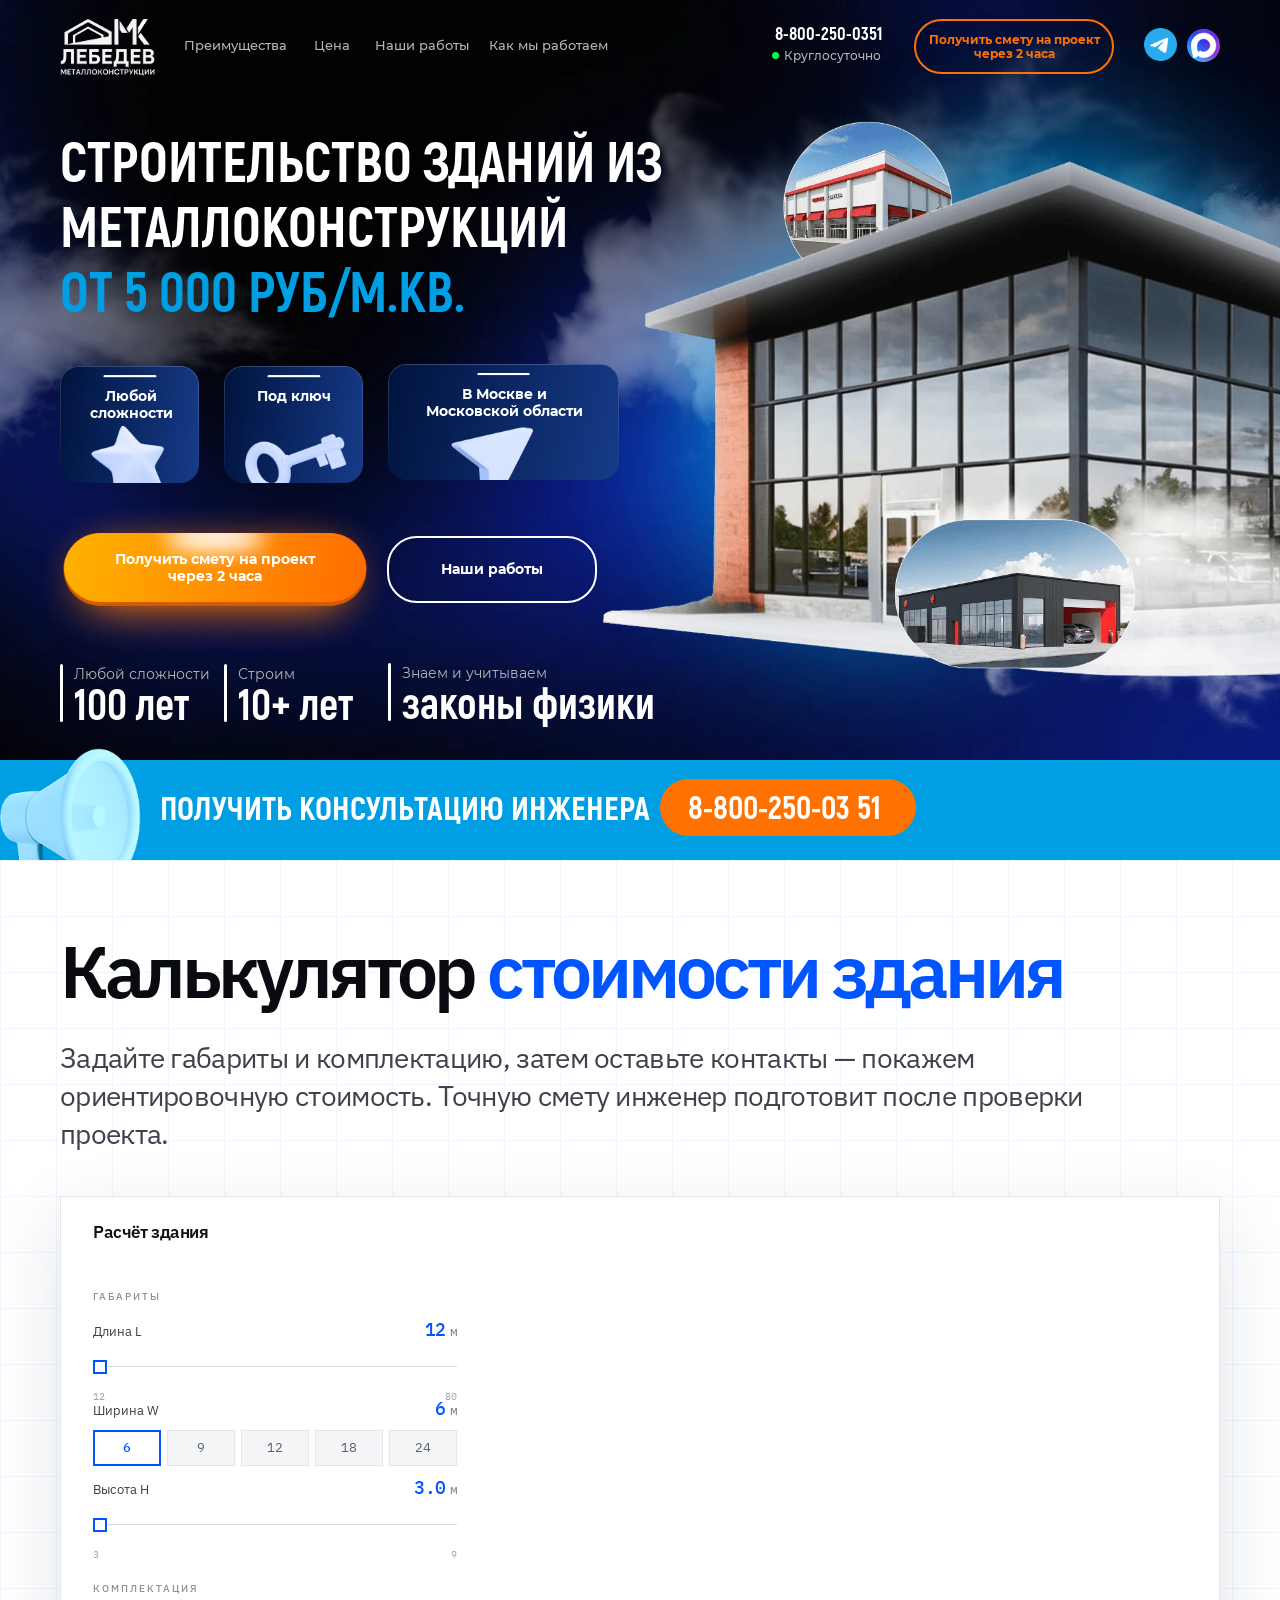
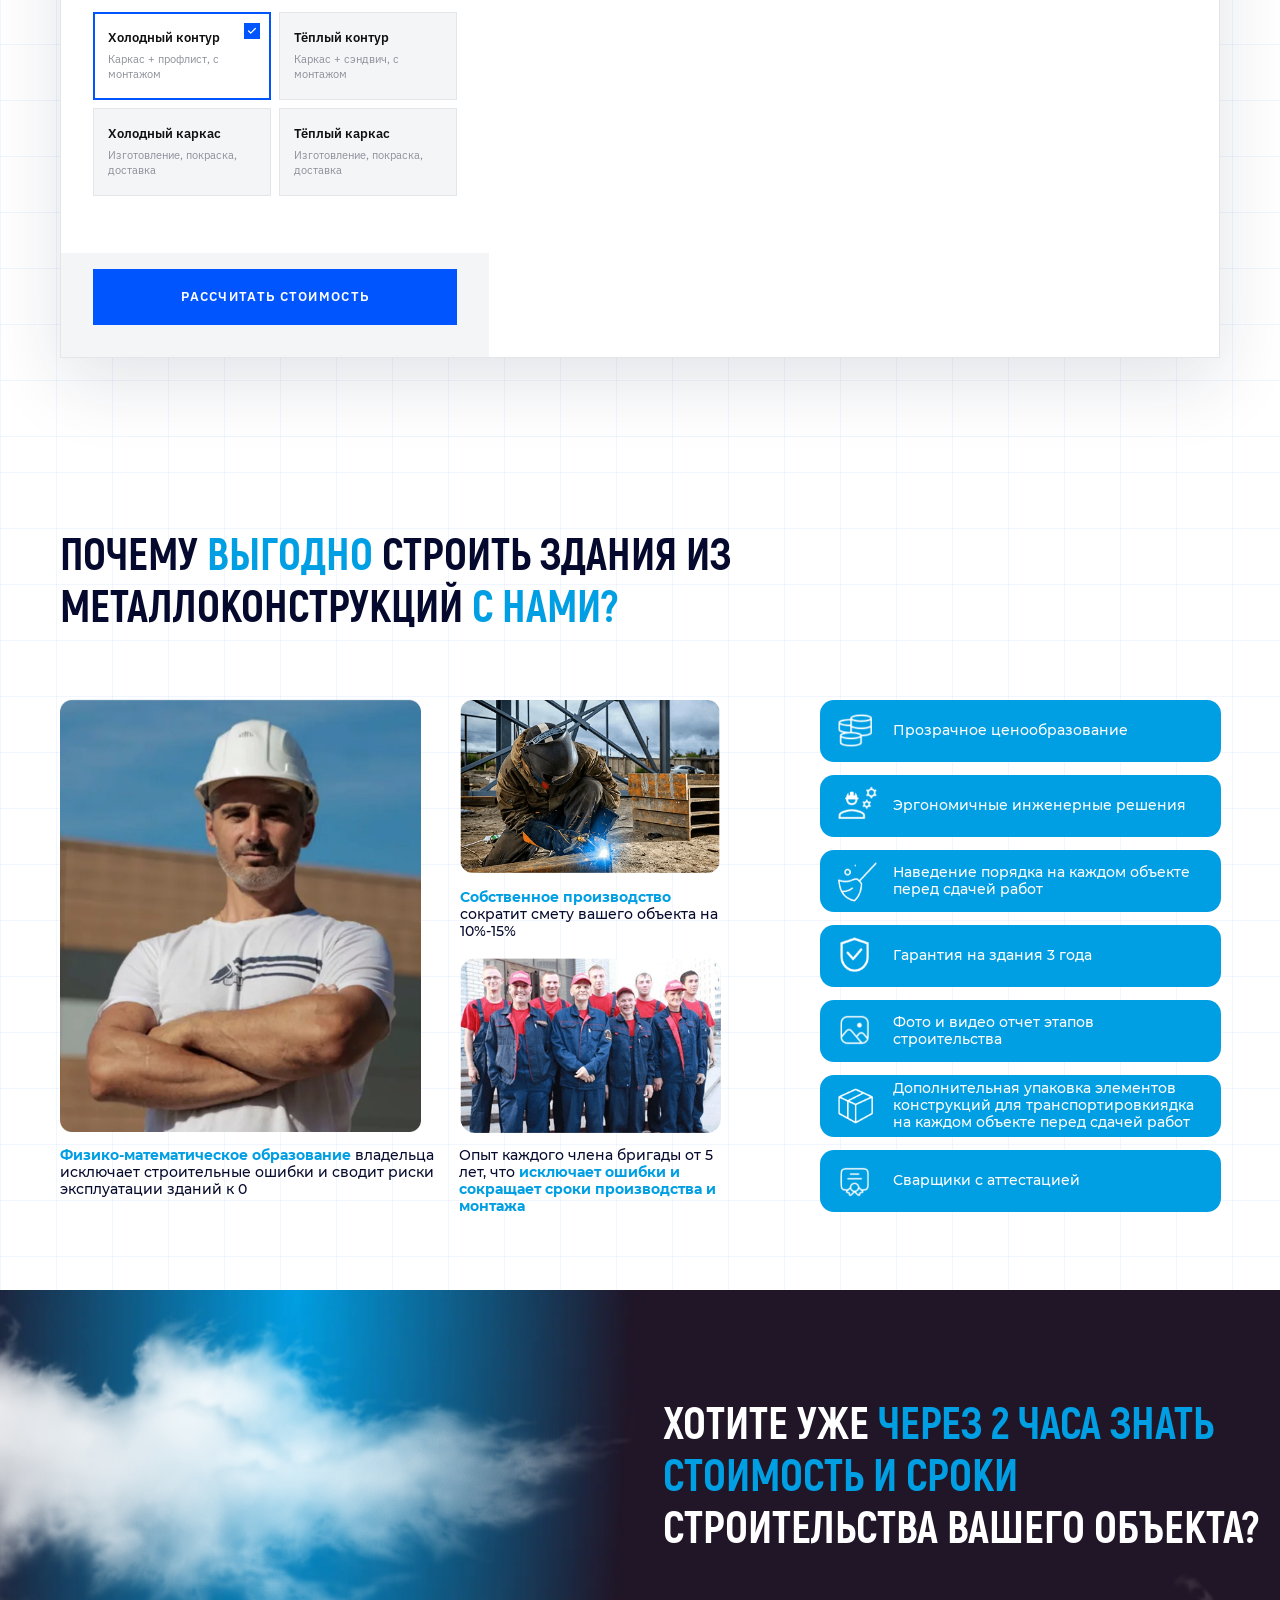
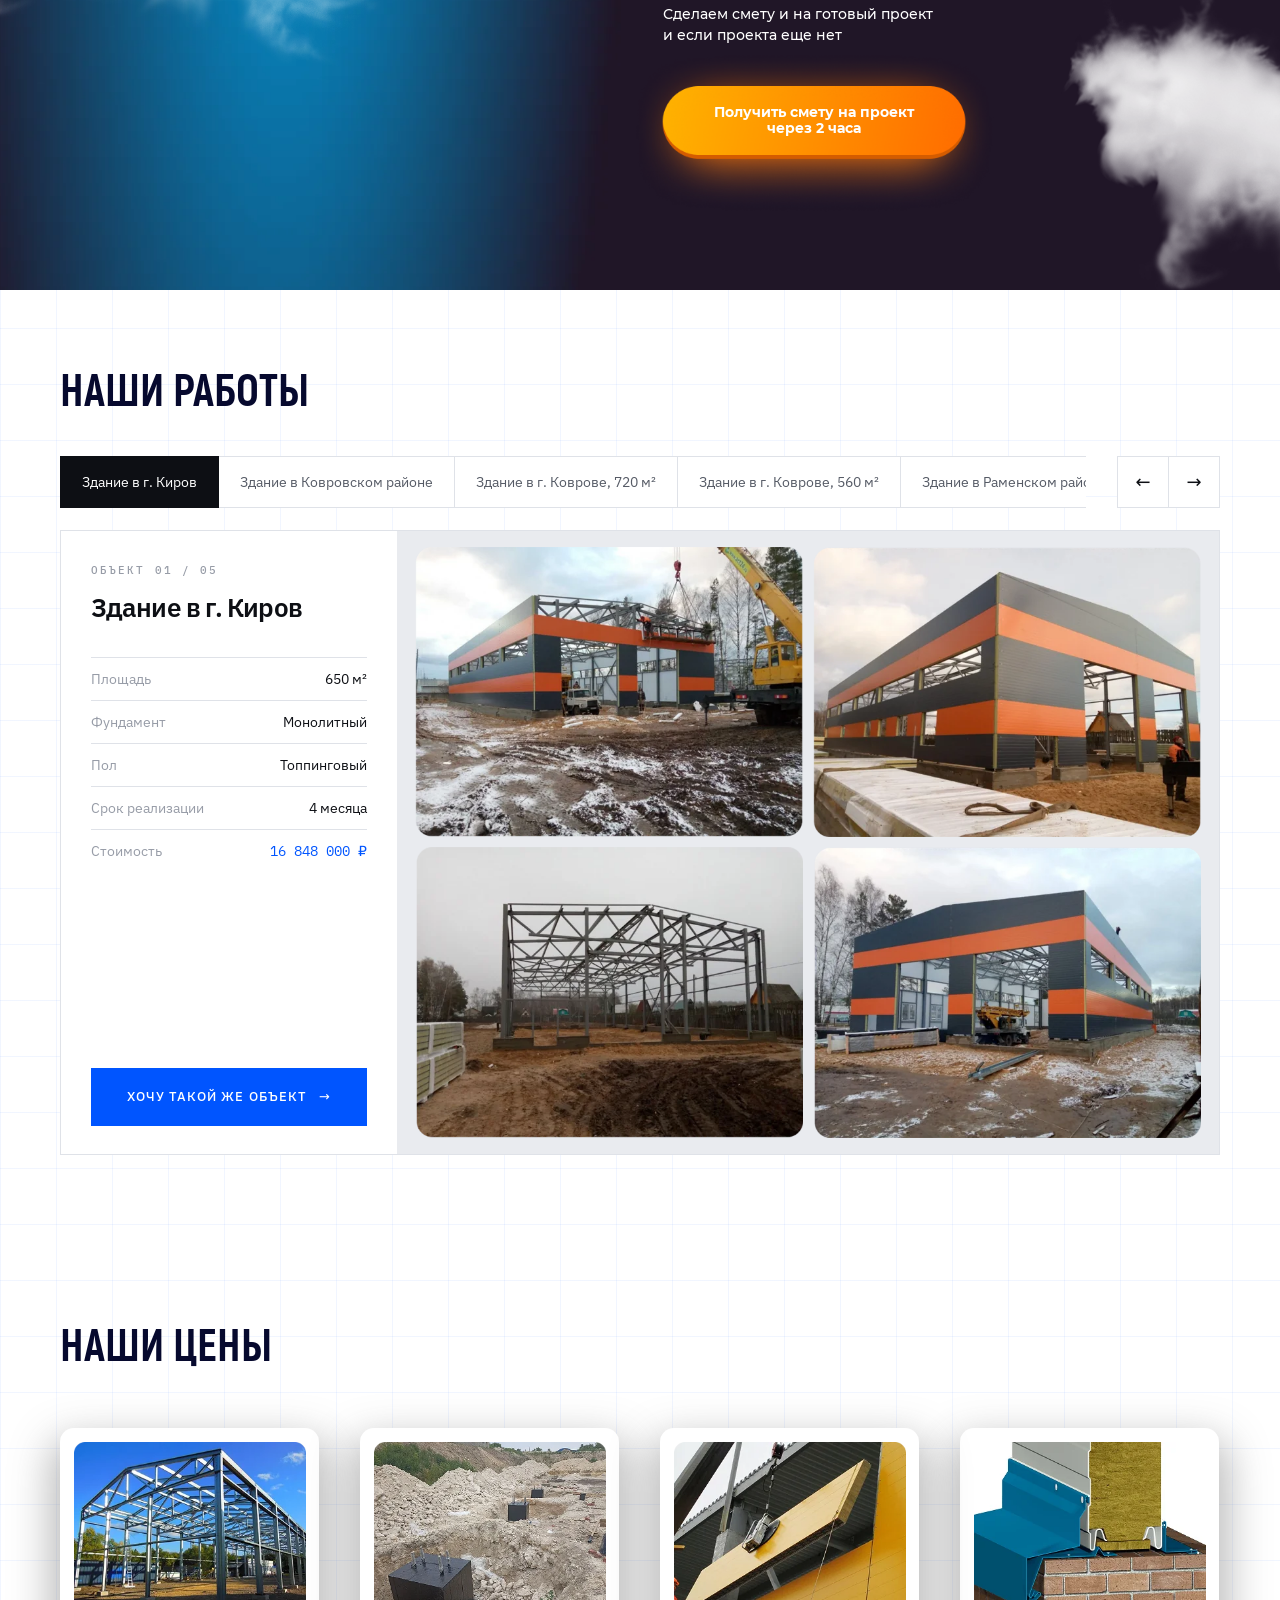
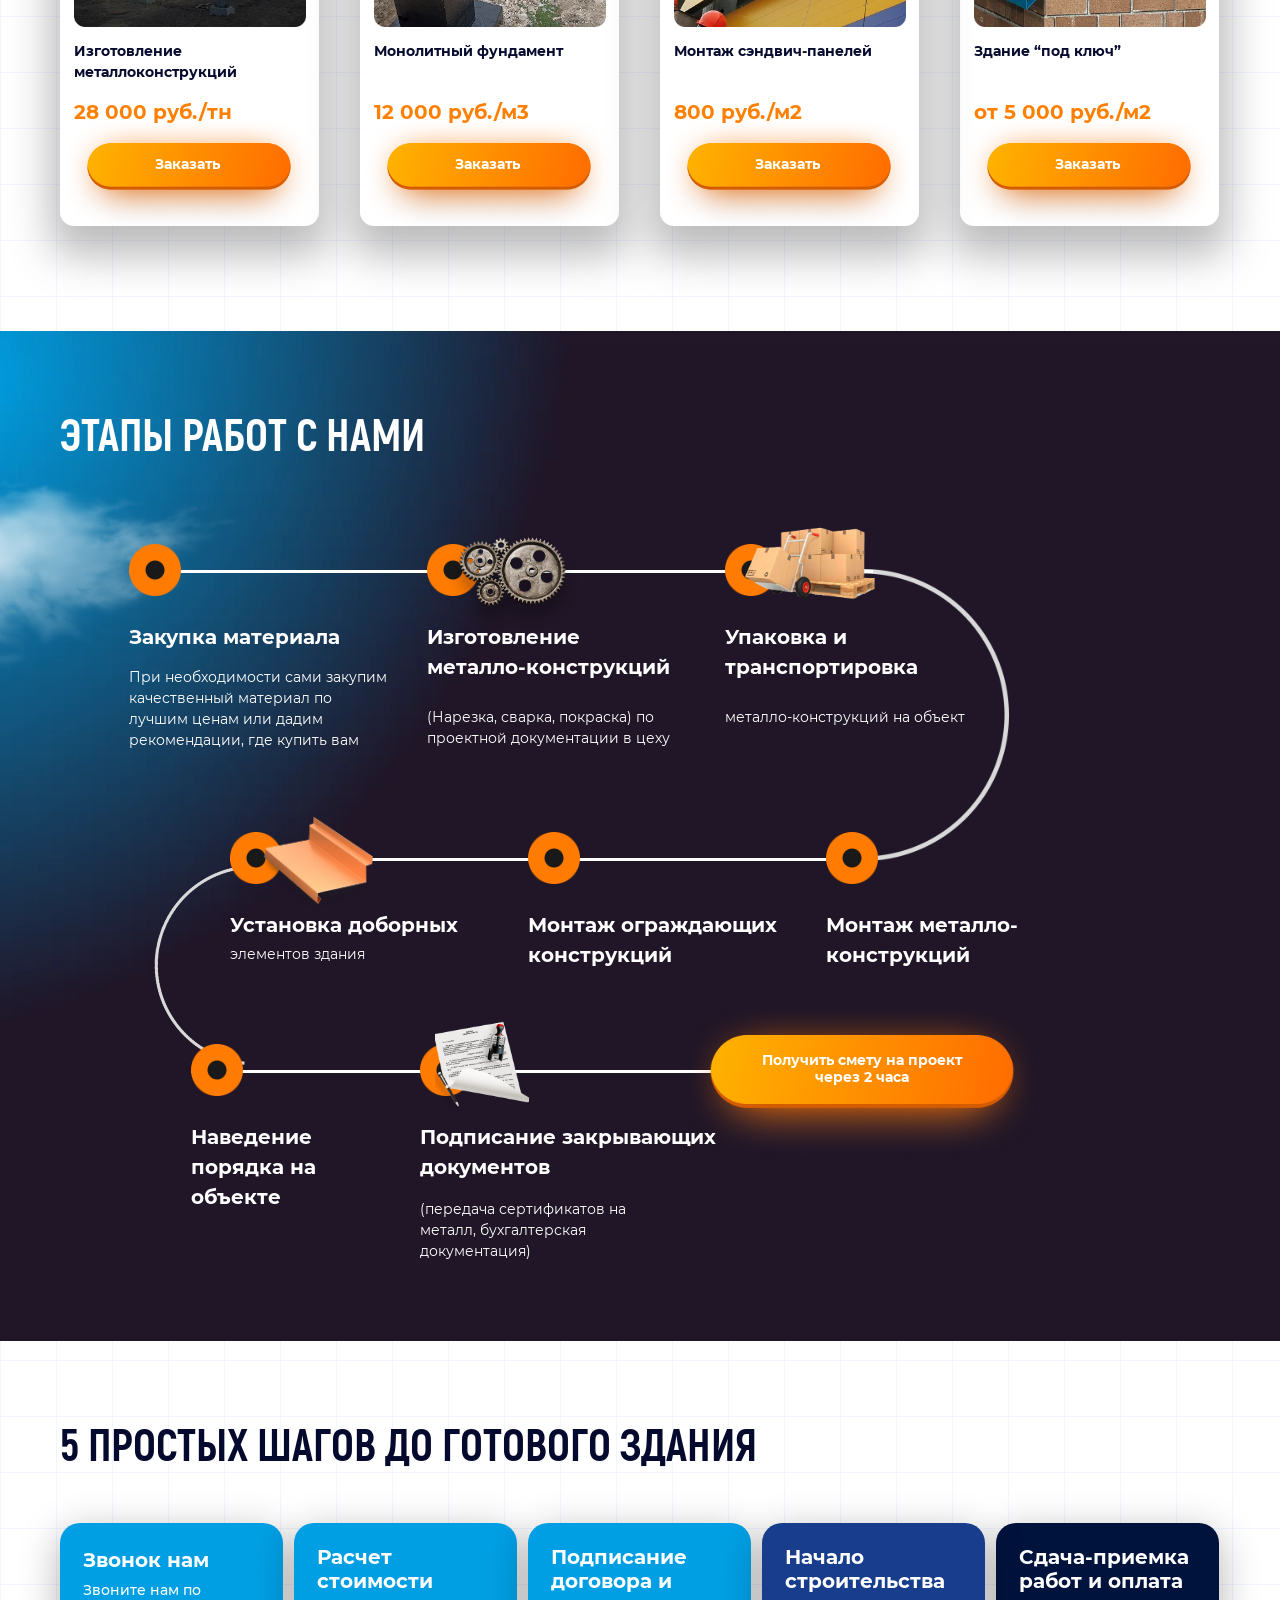
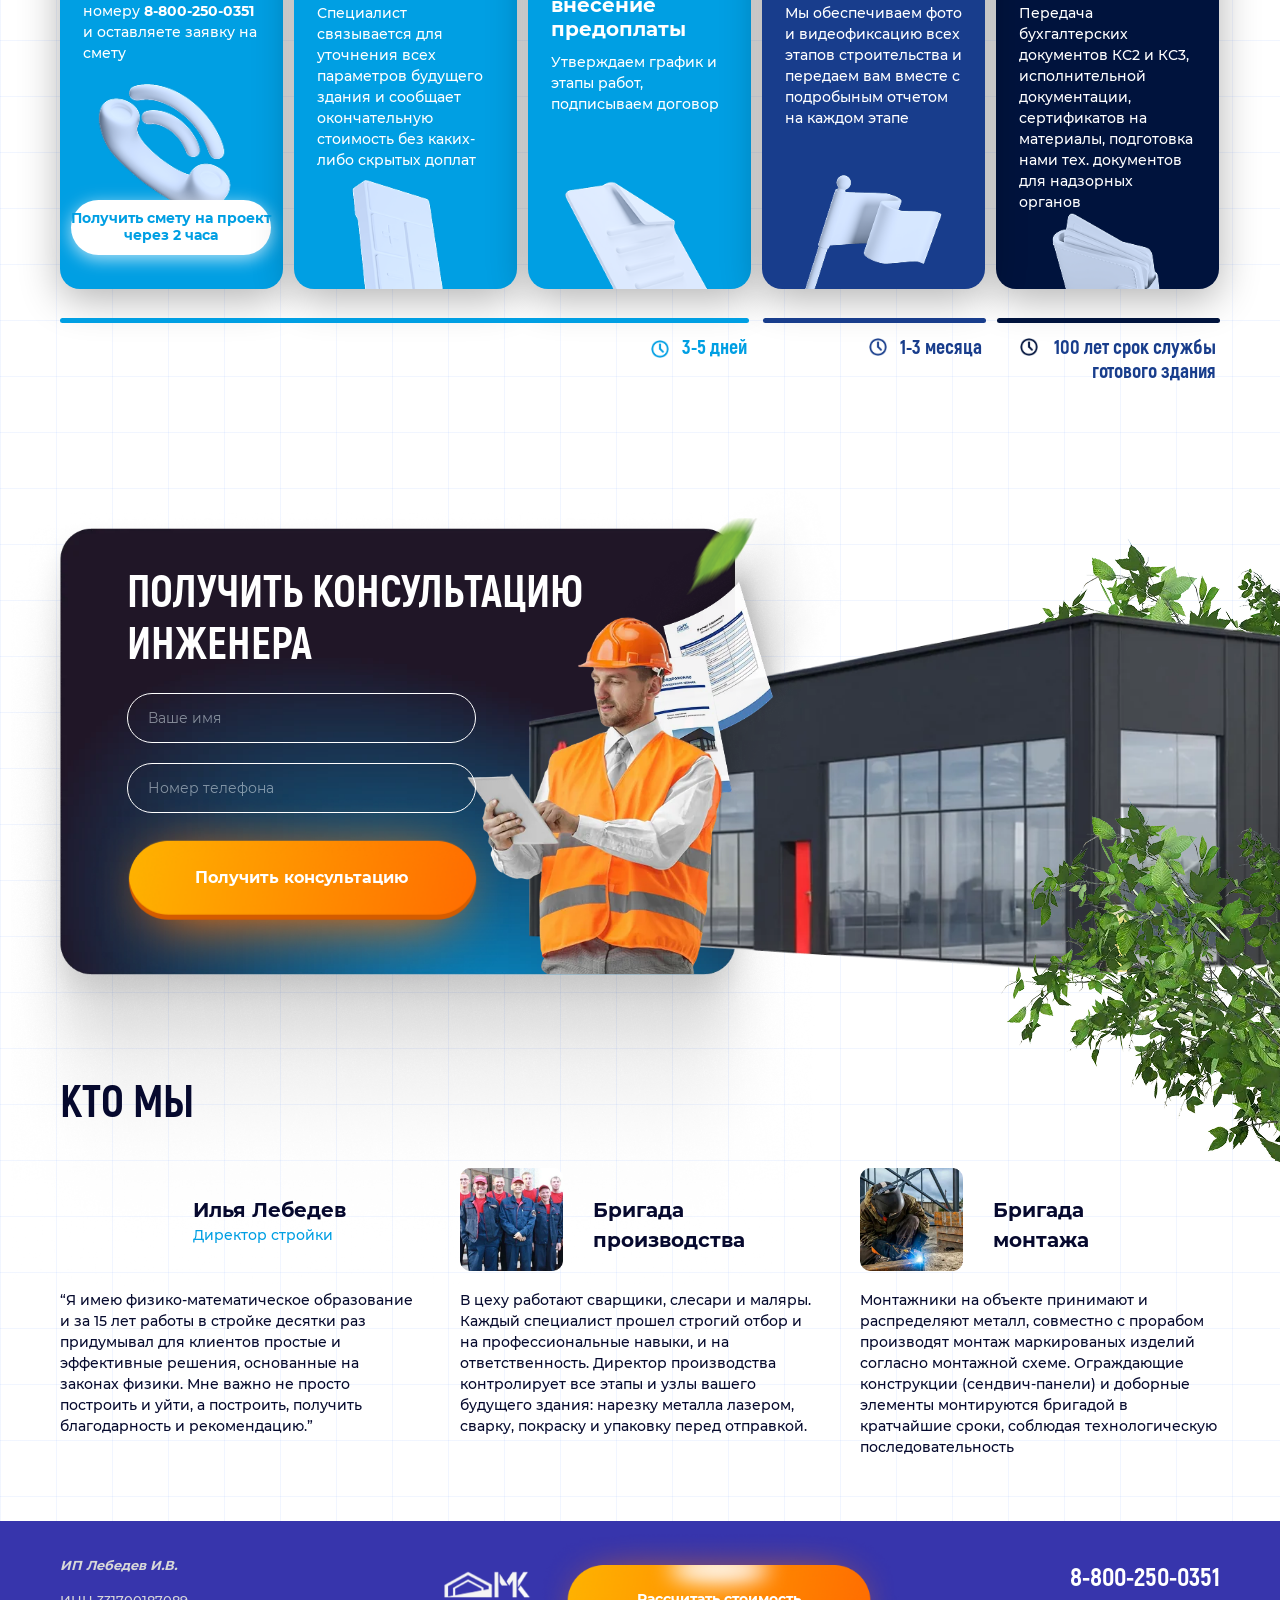
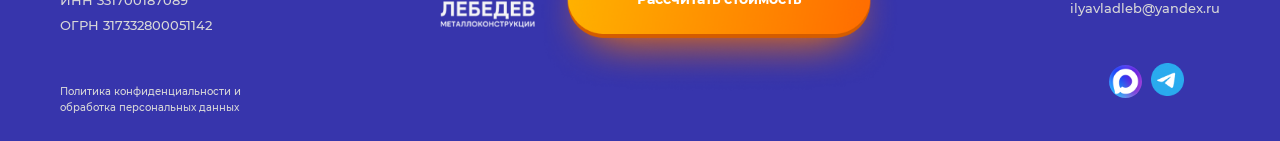
==== commit 359a0bc7: "Tone down consultation confirmation" ====
--- a/index.html
+++ b/index.html
@@ -80,8 +80,8 @@
 window.ws_OnGeneratorSendLead = function(data) {send_ct_envybox('Генератор Envybox', data);}
 window.ws_OnChatFirstMessage = function(data) {window.ct('goal', 'envy_ms');}
 </script> <!-- calltouch requsest --><!-- nominify end --><script type="text/javascript">window.dataLayer=window.dataLayer||[];</script> <script type="text/javascript">(function() {if((/bot|google|yandex|baidu|bing|msn|duckduckbot|teoma|slurp|crawler|spider|robot|crawling|facebook/i.test(navigator.userAgent))===false&&typeof(sessionStorage)!='undefined'&&sessionStorage.getItem('visited')!=='y'&&document.visibilityState){var style=document.createElement('style');style.type='text/css';style.innerHTML='@media screen and (min-width: 980px) {.t-records {opacity: 0;}.t-records_animated {-webkit-transition: opacity ease-in-out .2s;-moz-transition: opacity ease-in-out .2s;-o-transition: opacity ease-in-out .2s;transition: opacity ease-in-out .2s;}.t-records.t-records_visible {opacity: 1;}}';document.getElementsByTagName('head')[0].appendChild(style);function t_setvisRecs(){var alr=document.querySelectorAll('.t-records');Array.prototype.forEach.call(alr,function(el) {el.classList.add("t-records_animated");});setTimeout(function() {Array.prototype.forEach.call(alr,function(el) {el.classList.add("t-records_visible");});sessionStorage.setItem("visited","y");},400);}
-document.addEventListener('DOMContentLoaded',t_setvisRecs);}})();</script><link rel="stylesheet" href="[data-uri]" type="text/css" media="all" />  <script type="module" crossorigin src="/assets/main-CibnV1B1.js"></script>
-  <link rel="modulepreload" crossorigin href="/assets/calculator-CWpKXnXe.js">
+document.addEventListener('DOMContentLoaded',t_setvisRecs);}})();</script><link rel="stylesheet" href="[data-uri]" type="text/css" media="all" />  <script type="module" crossorigin src="/assets/main-BcDlEgcn.js"></script>
+  <link rel="modulepreload" crossorigin href="/assets/calculator-CJ0a192e.js">
   <link rel="stylesheet" crossorigin href="/assets/calculator-DmdDq4Le.css">
   <link rel="stylesheet" crossorigin href="/assets/main-CkCjSXBp.css">
 </head> <body class="t-body" style="margin:0;"> <!--allrecords--> <div id="allrecords" class="t-records" data-hook="blocks-collection-content-node" data-tilda-project-id="12249499" data-tilda-page-id="63526265" data-tilda-formskey="489d2e240f22559cfb64c63d12249499" data-tilda-cookie="no" data-tilda-lazy="yes" data-tilda-root-zone="com" data-tilda-project-headcode="yes"> <div id="rec868488221" class="r t-rec" style=" " data-animationappear="off" data-record-type="396"> <!-- T396 --> <style>#rec868488221 .t396__artboard {height:860px;background-color:#ffffff;}#rec868488221 .t396__filter {height:860px;}#rec868488221 .t396__carrier{height:860px;background-position:center center;background-attachment:scroll;background-image:url('[data-uri]');background-size:cover;background-repeat:no-repeat;}@media screen and (max-width:1199px) {#rec868488221 .t396__artboard,#rec868488221 .t396__filter,#rec868488221 .t396__carrier {}#rec868488221 .t396__filter {}#rec868488221 .t396__carrier {background-attachment:scroll;}}@media screen and (max-width:959px) {#rec868488221 .t396__artboard,#rec868488221 .t396__filter,#rec868488221 .t396__carrier {}#rec868488221 .t396__filter {}#rec868488221 .t396__carrier {background-attachment:scroll;}}@media screen and (max-width:639px) {#rec868488221 .t396__artboard,#rec868488221 .t396__filter,#rec868488221 .t396__carrier {height:810px;}#rec868488221 .t396__filter {}#rec868488221 .t396__carrier {background-attachment:scroll;}}@media screen and (max-width:479px) {#rec868488221 .t396__artboard,#rec868488221 .t396__filter,#rec868488221 .t396__carrier {height:1060px;}#rec868488221 .t396__filter {}#rec868488221 .t396__carrier {background-attachment:scroll;}}#rec868488221 .tn-elem[data-elem-id="1739959484264"]{z-index:4;top:calc(860px - 100px + 0px);left:calc(50% - 9800% + 0px);width:19600%;height:100px;}#rec868488221 .tn-elem[data-elem-id="1739959484264"] .tn-atom {border-radius:0px 0px 0px 0px;background-color:#009fe3;background-position:center center;border-color:transparent ;border-style:solid;}@media screen and (max-width:1199px) {#rec868488221 .tn-elem[data-elem-id="1739959484264"] {top:calc(860px - 100px + 0px);left:calc(50% - 9800% + 0px);}}@media screen and (max-width:959px) {#rec868488221 .tn-elem[data-elem-id="1739959484264"] {top:calc(860px - 100px + 0px);left:calc(50% - 9800% + 0px);}}@media screen and (max-width:639px) {#rec868488221 .tn-elem[data-elem-id="1739959484264"] {top:calc(860px - 100px + 0px);left:calc(50% - 9800% + 0px);height:130px;}}@media screen and (max-width:479px) {#rec868488221 .tn-elem[data-elem-id="1739959484264"] {top:calc(860px - 100px + 0px);left:calc(50% - 9800% + 0px);width:100%;height:108px;}}#rec868488221 .tn-elem[data-elem-id="1739966336444"]{z-index:5;top:779px;left:calc(50% - 600px + 620px);width:256px;height:57px;}#rec868488221 .tn-elem[data-elem-id="1739966336444"] .tn-atom {border-radius:50px 50px 50px 50px;background-color:#ff7201;background-position:center center;border-color:transparent ;border-style:solid;}@media screen and (max-width:1199px) {#rec868488221 .tn-elem[data-elem-id="1739966336444"] {top:780px;left:calc(50% - 480px + 695px);}}@media screen and (max-width:959px) {#rec868488221 .tn-elem[data-elem-id="1739966336444"] {top:781px;left:calc(50% - 320px + 442px);width:187px;}}@media screen and (max-width:639px) {#rec868488221 .tn-elem[data-elem-id="1739966336444"] {top:732px;left:calc(50% - 240px + 216px);}}@media screen and (max-width:479px) {#rec868488221 .tn-elem[data-elem-id="1739966336444"] {top:1003px;left:calc(50% - 160px + 119px);width:163px;height:33px;}}#rec868488221 .tn-elem[data-elem-id="1739959676302"]{color:#ffffff;z-index:6;top:791px;left:calc(50% - 600px + 120px);width:546px;height:38px;}#rec868488221 .tn-elem[data-elem-id="1739959676302"] .tn-atom {vertical-align:middle;color:#ffffff;font-size:32px;font-family:'AkrobatMontserrat',Arial,sans-serif;line-height:1.2;font-weight:600;text-transform:uppercase;background-position:center center;border-color:transparent ;border-style:solid;}@media screen and (max-width:1199px) {#rec868488221 .tn-elem[data-elem-id="1739959676302"] {top:786px;left:calc(50% - 480px + 168px);width:517px;height:auto;}}@media screen and (max-width:959px) {#rec868488221 .tn-elem[data-elem-id="1739959676302"] {top:780px;left:calc(50% - 320px + 170px);width:263px;height:auto;}#rec868488221 .tn-elem[data-elem-id="1739959676302"] .tn-atom{font-size:22px;background-size:cover;}}@media screen and (max-width:639px) {#rec868488221 .tn-elem[data-elem-id="1739959676302"] {top:694px;left:calc(50% - 240px + 150px);width:320px;height:auto;}#rec868488221 .tn-elem[data-elem-id="1739959676302"] .tn-atom{font-size:20px;background-size:cover;}}@media screen and (max-width:479px) {#rec868488221 .tn-elem[data-elem-id="1739959676302"] {top:969px;left:calc(50% - 160px + 8px);width:304px;height:auto;}#rec868488221 .tn-elem[data-elem-id="1739959676302"] {text-align:center;}#rec868488221 .tn-elem[data-elem-id="1739959676302"] .tn-atom{font-size:16px;background-size:cover;}}#rec868488221 .tn-elem[data-elem-id="1739959744365"]{color:#ffffff;z-index:7;top:790px;left:calc(50% - 600px + 648px);width:208px;height:38px;}#rec868488221 .tn-elem[data-elem-id="1739959744365"] .tn-atom {vertical-align:middle;color:#ffffff;font-size:32px;font-family:'AkrobatMontserrat',Arial,sans-serif;line-height:1.2;font-weight:600;text-transform:uppercase;background-position:center center;border-color:transparent ;border-style:solid;}@media screen and (max-width:1199px) {#rec868488221 .tn-elem[data-elem-id="1739959744365"] {top:792px;left:calc(50% - 480px + 723px);height:auto;}}@media screen and (max-width:959px) {#rec868488221 .tn-elem[data-elem-id="1739959744365"] {top:797px;left:calc(50% - 320px + 469px);width:142px;height:auto;}#rec868488221 .tn-elem[data-elem-id="1739959744365"] .tn-atom{font-size:22px;background-size:cover;}}@media screen and (max-width:639px) {#rec868488221 .tn-elem[data-elem-id="1739959744365"] {top:749px;left:calc(50% - 240px + 239px);width:142px;height:auto;}}@media screen and (max-width:479px) {#rec868488221 .tn-elem[data-elem-id="1739959744365"] {top:1008px;left:calc(50% - 160px + 119px);width:163px;height:auto;}#rec868488221 .tn-elem[data-elem-id="1739959744365"] {text-align:center;}#rec868488221 .tn-elem[data-elem-id="1739959744365"] .tn-atom{font-size:20px;background-size:cover;}}#rec868488221 .tn-elem[data-elem-id="1739959653386"]{z-index:8;top:calc(860px - 122px + 0px);left:calc(50% - 600px + -56px);width:176px;height:auto;}#rec868488221 .tn-elem[data-elem-id="1739959653386"] .tn-atom {border-radius:0px 0px 0px 0px;background-position:center center;border-color:transparent ;border-style:solid;}#rec868488221 .tn-elem[data-elem-id="1739959653386"] .tn-atom__img {border-radius:0px 0px 0px 0px;object-position:center center;}@media screen and (max-width:1199px) {#rec868488221 .tn-elem[data-elem-id="1739959653386"] {top:calc(860px - 122px + 0px);left:calc(50% - 480px + -16px);height:auto;}}@media screen and (max-width:959px) {#rec868488221 .tn-elem[data-elem-id="1739959653386"] {top:calc(860px - 122px + 0px);left:calc(50% - 320px + -16px);height:auto;}}@media screen and (max-width:639px) {#rec868488221 .tn-elem[data-elem-id="1739959653386"] {top:calc(860px - 122px + 0px);left:calc(50% - 240px + -17px);height:auto;}}@media screen and (max-width:479px) {#rec868488221 .tn-elem[data-elem-id="1739959653386"] {top:calc(860px - 122px + 2px);left:calc(50% - 160px + 0px);width:111px;height:auto;}}#rec868488221 .tn-elem[data-elem-id="1739954572817"]{z-index:9;top:128px;left:-430px;width:767px;height:auto;}#rec868488221 .tn-elem[data-elem-id="1739954572817"] .tn-atom {border-radius:0px 0px 0px 0px;background-position:center center;border-color:transparent ;border-style:solid;}#rec868488221 .tn-elem[data-elem-id="1739954572817"] .tn-atom__img {border-radius:0px 0px 0px 0px;object-position:center center;}@media screen and (max-width:1199px) {#rec868488221 .tn-elem[data-elem-id="1739954572817"] {height:auto;}}@media screen and (max-width:959px) {#rec868488221 .tn-elem[data-elem-id="1739954572817"] {top:318px;left:-399px;width:649px;height:auto;}}@media screen and (max-width:639px) {#rec868488221 .tn-elem[data-elem-id="1739954572817"] {height:auto;}}@media screen and (max-width:479px) {#rec868488221 .tn-elem[data-elem-id="1739954572817"] {top:574px;left:-371px;width:528px;height:auto;}}#rec868488221 .tn-elem[data-elem-id="1740122880340"]{z-index:10;top:-16px;left:calc(50% - 600px + -5557px);width:200px;height:auto;}#rec868488221 .tn-elem[data-elem-id="1740122880340"] .tn-atom {border-radius:0px 0px 0px 0px;background-position:center center;border-color:transparent ;border-style:solid;}#rec868488221 .tn-elem[data-elem-id="1740122880340"] .tn-atom__img {border-radius:0px 0px 0px 0px;object-position:center center;}@media screen and (max-width:1199px) {#rec868488221 .tn-elem[data-elem-id="1740122880340"] {top:-486px;left:calc(50% - 480px + -5612px);height:auto;}}@media screen and (max-width:959px) {#rec868488221 .tn-elem[data-elem-id="1740122880340"] {top:-426px;left:calc(50% - 320px + -3222px);height:auto;}}@media screen and (max-width:639px) {#rec868488221 .tn-elem[data-elem-id="1740122880340"] {top:284px;left:calc(50% - 240px + 21px);width:229px;height:auto;}}@media screen and (max-width:479px) {#rec868488221 .tn-elem[data-elem-id="1740122880340"] {top:407px;left:calc(50% - 160px + 10px);width:300px;height:auto;}}#rec868488221 .tn-elem[data-elem-id="1740122934363"]{z-index:11;top:34px;left:calc(50% - 600px + -5548px);width:200px;height:auto;}#rec868488221 .tn-elem[data-elem-id="1740122934363"] .tn-atom {border-radius:0px 0px 0px 0px;background-position:center center;border-color:transparent ;border-style:solid;}#rec868488221 .tn-elem[data-elem-id="1740122934363"] .tn-atom__img {border-radius:0px 0px 0px 0px;object-position:center center;}@media screen and (max-width:1199px) {#rec868488221 .tn-elem[data-elem-id="1740122934363"] {top:-436px;left:calc(50% - 480px + -5603px);height:auto;}}@media screen and (max-width:959px) {#rec868488221 .tn-elem[data-elem-id="1740122934363"] {top:-376px;left:calc(50% - 320px + -3213px);height:auto;}}@media screen and (max-width:639px) {#rec868488221 .tn-elem[data-elem-id="1740122934363"] {top:341px;left:calc(50% - 240px + 21px);width:229px;height:auto;}}@media screen and (max-width:479px) {#rec868488221 .tn-elem[data-elem-id="1740122934363"] {top:343px;left:calc(50% - 160px + 10px);width:300px;height:auto;}}#rec868488221 .tn-elem[data-elem-id="1740122945314"]{z-index:12;top:101px;left:calc(50% - 600px + -5525px);width:200px;height:auto;}#rec868488221 .tn-elem[data-elem-id="1740122945314"] .tn-atom {border-radius:0px 0px 0px 0px;background-position:center center;border-color:transparent ;border-style:solid;}#rec868488221 .tn-elem[data-elem-id="1740122945314"] .tn-atom__img {border-radius:0px 0px 0px 0px;object-position:center center;}@media screen and (max-width:1199px) {#rec868488221 .tn-elem[data-elem-id="1740122945314"] {top:-369px;left:calc(50% - 480px + -5580px);height:auto;}}@media screen and (max-width:959px) {#rec868488221 .tn-elem[data-elem-id="1740122945314"] {top:-309px;left:calc(50% - 320px + -3190px);height:auto;}}@media screen and (max-width:639px) {#rec868488221 .tn-elem[data-elem-id="1740122945314"] {top:393px;left:calc(50% - 240px + 21px);width:229px;height:auto;}}@media screen and (max-width:479px) {#rec868488221 .tn-elem[data-elem-id="1740122945314"] {top:268px;left:calc(50% - 160px + 10px);width:300px;height:auto;}}#rec868488221 .tn-elem[data-elem-id="1740078327239"]{z-index:13;top:10px;left:calc(50% - 600px + 420px);width:1004px;height:auto;}#rec868488221 .tn-elem[data-elem-id="1740078327239"] .tn-atom {border-radius:0px 0px 0px 0px;background-position:center center;border-color:transparent ;border-style:solid;}#rec868488221 .tn-elem[data-elem-id="1740078327239"] .tn-atom__img {border-radius:0px 0px 0px 0px;object-position:center center;}@media screen and (max-width:1199px) {#rec868488221 .tn-elem[data-elem-id="1740078327239"] {height:auto;}}@media screen and (max-width:959px) {#rec868488221 .tn-elem[data-elem-id="1740078327239"] {top:21px;left:calc(50% - 320px + 410px);width:830px;height:auto;}}@media screen and (max-width:639px) {#rec868488221 .tn-elem[data-elem-id="1740078327239"] {height:auto;}}@media screen and (max-width:479px) {#rec868488221 .tn-elem[data-elem-id="1740078327239"] {top:76px;height:auto;}}#rec868488221 .tn-elem[data-elem-id="1739956085281"]{z-index:14;top:-15px;left:calc(50% - 600px + 489px);width:1280px;height:auto;}#rec868488221 .tn-elem[data-elem-id="1739956085281"] .tn-atom {border-radius:0px 0px 0px 0px;background-position:center center;border-color:transparent ;border-style:solid;}#rec868488221 .tn-elem[data-elem-id="1739956085281"] .tn-atom__img {border-radius:0px 0px 0px 0px;object-position:center center;}@media screen and (max-width:1199px) {#rec868488221 .tn-elem[data-elem-id="1739956085281"] {top:52px;left:calc(50% - 480px + 420px);width:1190px;height:auto;}}@media screen and (max-width:959px) {#rec868488221 .tn-elem[data-elem-id="1739956085281"] {top:209px;left:calc(50% - 320px + 319px);width:619px;height:auto;}}@media screen and (max-width:639px) {#rec868488221 .tn-elem[data-elem-id="1739956085281"] {top:190px;left:calc(50% - 240px + 230px);width:477px;height:auto;}}@media screen and (max-width:479px) {#rec868488221 .tn-elem[data-elem-id="1739956085281"] {top:622px;left:calc(50% - 160px + -11px);width:416px;height:auto;}}#rec868488221 .tn-elem[data-elem-id="1739957095947"]{z-index:16;top:499px;left:calc(50% - 600px + -9px);width:368px;height:auto;}@media (min-width:1200px) {#rec868488221 .tn-elem.t396__elem--anim-hidden[data-elem-id="1739957095947"] {opacity:0;}}#rec868488221 .tn-elem[data-elem-id="1739957095947"] .tn-atom {border-radius:0px 0px 0px 0px;background-position:center center;border-color:transparent ;border-style:solid;}#rec868488221 .tn-elem[data-elem-id="1739957095947"] .tn-atom__img {border-radius:0px 0px 0px 0px;object-position:center center;}@media screen and (max-width:1199px) {#rec868488221 .tn-elem[data-elem-id="1739957095947"] {top:499px;left:calc(50% - 480px + -9px);height:auto;}}@media screen and (max-width:959px) {#rec868488221 .tn-elem[data-elem-id="1739957095947"] {top:518px;left:calc(50% - 320px + -9px);height:auto;}}@media screen and (max-width:639px) {#rec868488221 .tn-elem[data-elem-id="1739957095947"] {top:441px;left:calc(50% - 240px + -21px);width:336px;height:auto;}}@media screen and (max-width:479px) {#rec868488221 .tn-elem[data-elem-id="1739957095947"] {top:458px;left:calc(50% - 160px + -21px);width:361px;height:auto;}}#rec868488221 .tn-elem[data-elem-id="1739957030483"]{color:#ffffff;text-align:center;z-index:17;top:531px;left:calc(50% - 600px + 53px);width:244px;height:73px;}#rec868488221 .tn-elem[data-elem-id="1739957030483"] .tn-atom{color:#ffffff;font-size:14px;font-family:'AkrobatMontserrat',Arial,sans-serif;line-height:1.2;font-weight:700;border-width:2px;border-radius:30px 30px 30px 30px;background-position:center center;border-color:transparent ;border-style:solid;transition:background-color 0.2s ease-in-out,color 0.2s ease-in-out,border-color 0.2s ease-in-out;}@media screen and (max-width:1199px) {#rec868488221 .tn-elem[data-elem-id="1739957030483"] {top:531px;left:calc(50% - 480px + 53px);}}@media screen and (max-width:959px) {#rec868488221 .tn-elem[data-elem-id="1739957030483"] {top:550px;left:calc(50% - 320px + 53px);}}@media screen and (max-width:639px) {#rec868488221 .tn-elem[data-elem-id="1739957030483"] {top:470px;left:calc(50% - 240px + 35px);width:222px;height:67px;}}@media screen and (max-width:479px) {#rec868488221 .tn-elem[data-elem-id="1739957030483"] {top:490px;left:calc(50% - 160px + 40px);width:239px;height:73px;}}#rec868488221 .tn-elem[data-elem-id="1739945028538"]{z-index:18;top:19px;left:calc(50% - 600px + 20px);width:95px;height:auto;}#rec868488221 .tn-elem[data-elem-id="1739945028538"] .tn-atom {border-radius:0px 0px 0px 0px;background-position:center center;border-color:transparent ;border-style:solid;}#rec868488221 .tn-elem[data-elem-id="1739945028538"] .tn-atom__img {border-radius:0px 0px 0px 0px;object-position:center center;}@media screen and (max-width:1199px) {#rec868488221 .tn-elem[data-elem-id="1739945028538"] {height:auto;}}@media screen and (max-width:959px) {#rec868488221 .tn-elem[data-elem-id="1739945028538"] {top:27px;left:calc(50% - 320px + 25px);width:73px;height:auto;}}@media screen and (max-width:639px) {#rec868488221 .tn-elem[data-elem-id="1739945028538"] {height:auto;}}@media screen and (max-width:479px) {#rec868488221 .tn-elem[data-elem-id="1739945028538"] {top:-43px;left:calc(50% - 160px + -3257px);width:51px;height:auto;}}#rec868488221 .tn-elem[data-elem-id="1739945090197"]{color:#b6b6b5;text-align:center;z-index:19;top:35px;left:calc(50% - 600px + 446px);width:124px;height:auto;}#rec868488221 .tn-elem[data-elem-id="1739945090197"] .tn-atom {vertical-align:middle;color:#b6b6b5;font-size:13px;font-family:'AkrobatMontserrat',Arial,sans-serif;line-height:1.55;font-weight:500;background-position:center center;border-color:transparent ;border-style:solid;}@media screen and (max-width:1199px) {#rec868488221 .tn-elem[data-elem-id="1739945090197"] {top:-652px;left:calc(50% - 480px + -5101px);height:auto;}#rec868488221 .tn-elem[data-elem-id="1739945090197"] {text-align:left;}#rec868488221 .tn-elem[data-elem-id="1739945090197"] .tn-atom{font-size:10px;background-size:cover;}}@media screen and (max-width:959px) {#rec868488221 .tn-elem[data-elem-id="1739945090197"] {top:-461px;left:calc(50% - 320px + -3286px);height:auto;}}@media screen and (max-width:639px) {#rec868488221 .tn-elem[data-elem-id="1739945090197"] {top:-617px;left:calc(50% - 240px + -5469px);height:auto;}}@media screen and (max-width:479px) {}#rec868488221 .tn-elem[data-elem-id="1739945448842"]{color:#b6b6b5;text-align:center;z-index:20;top:35px;left:calc(50% - 600px + 139px);width:113px;height:auto;}#rec868488221 .tn-elem[data-elem-id="1739945448842"] .tn-atom {vertical-align:middle;color:#b6b6b5;font-size:13px;font-family:'AkrobatMontserrat',Arial,sans-serif;line-height:1.55;font-weight:500;background-position:center center;border-color:transparent ;border-style:solid;}@media screen and (max-width:1199px) {#rec868488221 .tn-elem[data-elem-id="1739945448842"] {top:-637px;left:calc(50% - 480px + -5371px);width:113px;height:auto;}#rec868488221 .tn-elem[data-elem-id="1739945448842"] {text-align:left;}#rec868488221 .tn-elem[data-elem-id="1739945448842"] .tn-atom{font-size:10px;background-size:cover;}}@media screen and (max-width:959px) {#rec868488221 .tn-elem[data-elem-id="1739945448842"] {top:-461px;left:calc(50% - 320px + -3191px);height:auto;}}@media screen and (max-width:639px) {#rec868488221 .tn-elem[data-elem-id="1739945448842"] {top:-617px;left:calc(50% - 240px + -5374px);height:auto;}}@media screen and (max-width:479px) {}#rec868488221 .tn-elem[data-elem-id="1739945764813"]{color:#b6b6b5;z-index:22;top:46px;left:calc(50% - 600px + 744px);width:110px;height:auto;}#rec868488221 .tn-elem[data-elem-id="1739945764813"] .tn-atom {vertical-align:middle;color:#b6b6b5;font-size:12px;font-family:'AkrobatMontserrat',Arial,sans-serif;line-height:1.55;font-weight:500;background-position:center center;border-color:transparent ;border-style:solid;}@media screen and (max-width:1199px) {#rec868488221 .tn-elem[data-elem-id="1739945764813"] {top:46px;left:calc(50% - 480px + 487px);width:110px;height:auto;}}@media screen and (max-width:959px) {#rec868488221 .tn-elem[data-elem-id="1739945764813"] {top:51px;left:calc(50% - 320px + 181px);height:auto;}}@media screen and (max-width:639px) {#rec868488221 .tn-elem[data-elem-id="1739945764813"] {top:46px;left:calc(50% - 240px + 268px);width:110px;height:auto;}}@media screen and (max-width:479px) {#rec868488221 .tn-elem[data-elem-id="1739945764813"] {top:41px;left:calc(50% - 160px + 29px);height:auto;}}#rec868488221 .tn-elem[data-elem-id="1739945714638"]{color:#ffffff;text-align:center;z-index:23;top:21px;left:calc(50% - 600px + 715px);width:147px;height:auto;}#rec868488221 .tn-elem[data-elem-id="1739945714638"] .tn-atom {vertical-align:middle;color:#ffffff;font-size:18px;font-family:'AkrobatMontserrat',Arial,sans-serif;line-height:1.55;font-weight:600;background-position:center center;border-color:transparent ;border-style:solid;}@media screen and (max-width:1199px) {#rec868488221 .tn-elem[data-elem-id="1739945714638"] {top:21px;left:calc(50% - 480px + 458px);width:147px;height:auto;}}@media screen and (max-width:959px) {#rec868488221 .tn-elem[data-elem-id="1739945714638"] {top:26px;left:calc(50% - 320px + 152px);height:auto;}}@media screen and (max-width:639px) {#rec868488221 .tn-elem[data-elem-id="1739945714638"] {top:21px;left:calc(50% - 240px + 239px);width:147px;height:auto;}}@media screen and (max-width:479px) {#rec868488221 .tn-elem[data-elem-id="1739945714638"] {top:16px;left:calc(50% - 160px + 0px);height:auto;}}#rec868488221 .tn-elem[data-elem-id="1739945791641"]{z-index:24;top:52px;left:calc(50% - 600px + 732px);width:7px;height:7px;}#rec868488221 .tn-elem[data-elem-id="1739945791641"] .tn-atom {border-radius:3000px 3000px 3000px 3000px;background-color:#00ff44;background-position:center center;border-color:transparent ;border-style:solid;}@media screen and (max-width:1199px) {#rec868488221 .tn-elem[data-elem-id="1739945791641"] {top:52px;left:calc(50% - 480px + 475px);}}@media screen and (max-width:959px) {#rec868488221 .tn-elem[data-elem-id="1739945791641"] {top:57px;left:calc(50% - 320px + 169px);}}@media screen and (max-width:639px) {#rec868488221 .tn-elem[data-elem-id="1739945791641"] {top:52px;left:calc(50% - 240px + 256px);}}@media screen and (max-width:479px) {#rec868488221 .tn-elem[data-elem-id="1739945791641"] {top:47px;left:calc(50% - 160px + 17px);}}#rec868488221 .tn-elem[data-elem-id="1739945462230"]{color:#b6b6b5;text-align:center;z-index:25;top:35px;left:calc(50% - 600px + 272px);width:39px;height:auto;}#rec868488221 .tn-elem[data-elem-id="1739945462230"] .tn-atom {vertical-align:middle;color:#b6b6b5;font-size:13px;font-family:'AkrobatMontserrat',Arial,sans-serif;line-height:1.55;font-weight:500;background-position:center center;border-color:transparent ;border-style:solid;}@media screen and (max-width:1199px) {#rec868488221 .tn-elem[data-elem-id="1739945462230"] {top:-637px;left:calc(50% - 480px + -5266px);height:auto;}#rec868488221 .tn-elem[data-elem-id="1739945462230"] {text-align:left;}#rec868488221 .tn-elem[data-elem-id="1739945462230"] .tn-atom{font-size:10px;background-size:cover;}}@media screen and (max-width:959px) {#rec868488221 .tn-elem[data-elem-id="1739945462230"] {top:-461px;left:calc(50% - 320px + -3087px);height:auto;}}@media screen and (max-width:639px) {#rec868488221 .tn-elem[data-elem-id="1739945462230"] {top:-617px;left:calc(50% - 240px + -5270px);height:auto;}}@media screen and (max-width:479px) {}#rec868488221 .tn-elem[data-elem-id="1739945509383"]{color:#b6b6b5;text-align:center;z-index:26;top:35px;left:calc(50% - 600px + 331px);width:102px;height:auto;}#rec868488221 .tn-elem[data-elem-id="1739945509383"] .tn-atom {vertical-align:middle;color:#b6b6b5;font-size:13px;font-family:'AkrobatMontserrat',Arial,sans-serif;line-height:1.55;font-weight:500;background-position:center center;border-color:transparent ;border-style:solid;}@media screen and (max-width:1199px) {#rec868488221 .tn-elem[data-elem-id="1739945509383"] {top:-637px;left:calc(50% - 480px + -5216px);width:102px;height:auto;}#rec868488221 .tn-elem[data-elem-id="1739945509383"] {text-align:left;}#rec868488221 .tn-elem[data-elem-id="1739945509383"] .tn-atom{font-size:10px;background-size:cover;}}@media screen and (max-width:959px) {#rec868488221 .tn-elem[data-elem-id="1739945509383"] {top:-461px;left:calc(50% - 320px + -3036px);width:102px;height:auto;}}@media screen and (max-width:639px) {#rec868488221 .tn-elem[data-elem-id="1739945509383"] {top:-617px;left:calc(50% - 240px + -5219px);height:auto;}}@media screen and (max-width:479px) {}#rec868488221 .tn-elem[data-elem-id="1739945671015"]{z-index:27;top:28px;left:calc(50% - 600px + 1104px);width:33px;height:auto;}@media (min-width:1200px) {#rec868488221 .tn-elem.t396__elem--anim-hidden[data-elem-id="1739945671015"] {opacity:0;}}#rec868488221 .tn-elem[data-elem-id="1739945671015"] .tn-atom {border-radius:0px 0px 0px 0px;background-position:center center;border-color:transparent ;border-style:solid;}#rec868488221 .tn-elem[data-elem-id="1739945671015"] .tn-atom__img {border-radius:0px 0px 0px 0px;object-position:center center;}@media screen and (max-width:1199px) {#rec868488221 .tn-elem[data-elem-id="1739945671015"] {top:27px;left:calc(50% - 480px + 877px);width:33px;height:auto;}}@media screen and (max-width:959px) {#rec868488221 .tn-elem[data-elem-id="1739945671015"] {top:31px;left:calc(50% - 320px + 550px);height:auto;}}@media screen and (max-width:639px) {#rec868488221 .tn-elem[data-elem-id="1739945671015"] {top:25px;left:calc(50% - 240px + 184px);height:auto;}}@media screen and (max-width:479px) {#rec868488221 .tn-elem[data-elem-id="1739945671015"] {top:21px;left:calc(50% - 160px + 230px);height:auto;}}#rec868488221 .tn-elem[data-elem-id="1739945865342"]{color:#ff7201;text-align:center;z-index:28;top:19px;left:calc(50% - 600px + 874px);width:200px;height:55px;}#rec868488221 .tn-elem[data-elem-id="1739945865342"] .tn-atom{color:#ff7201;font-size:12px;font-family:'AkrobatMontserrat',Arial,sans-serif;line-height:1.15;font-weight:700;border-width:2px;border-radius:30px 30px 30px 30px;background-position:center center;border-color:#ff7201 ;border-style:solid;transition:background-color 0.2s ease-in-out,color 0.2s ease-in-out,border-color 0.2s ease-in-out;}@media screen and (max-width:1199px) {#rec868488221 .tn-elem[data-elem-id="1739945865342"] {left:calc(50% - 480px + 618px);}}@media screen and (max-width:959px) {#rec868488221 .tn-elem[data-elem-id="1739945865342"] {top:20px;left:calc(50% - 320px + 316px);}}@media screen and (max-width:639px) {#rec868488221 .tn-elem[data-elem-id="1739945865342"] {top:-704px;left:calc(50% - 240px + -5838px);}}@media screen and (max-width:479px) {}#rec868488221 .tn-elem[data-elem-id="1739956780162"]{color:#ffffff;text-align:center;z-index:29;top:536px;left:calc(50% - 600px + 347px);width:210px;height:67px;}#rec868488221 .tn-elem[data-elem-id="1739956780162"] .tn-atom{color:#ffffff;font-size:14px;font-family:'AkrobatMontserrat',Arial,sans-serif;line-height:1.15;font-weight:700;border-width:2px;border-radius:30px 30px 30px 30px;background-position:center center;border-color:#ffffff ;border-style:solid;transition:background-color 0.2s ease-in-out,color 0.2s ease-in-out,border-color 0.2s ease-in-out;}@media (hover),(min-width:0\0) {#rec868488221 .tn-elem[data-elem-id="1739956780162"] .tn-atom:hover {background-color:#ffffff;background-image:none;}#rec868488221 .tn-elem[data-elem-id="1739956780162"] .tn-atom:hover {color:#13357e;}}@media screen and (max-width:1199px) {}@media screen and (max-width:959px) {#rec868488221 .tn-elem[data-elem-id="1739956780162"] {top:555px;}}@media screen and (max-width:639px) {#rec868488221 .tn-elem[data-elem-id="1739956780162"] {top:475px;left:calc(50% - 240px + 300px);width:166px;height:64px;}}@media screen and (max-width:479px) {#rec868488221 .tn-elem[data-elem-id="1739956780162"] {top:584px;left:calc(50% - 160px + 10px);width:299px;height:68px;}}#rec868488221 .tn-elem[data-elem-id="1739946169858"]{color:#ffffff;z-index:30;top:132px;left:calc(50% - 600px + 20px);width:607px;height:auto;}#rec868488221 .tn-elem[data-elem-id="1739946169858"] .tn-atom {vertical-align:middle;color:#ffffff;font-size:54px;font-family:'AkrobatMontserrat',Arial,sans-serif;line-height:1.2;font-weight:600;text-transform:uppercase;background-position:center center;border-color:transparent ;border-style:solid;}@media screen and (max-width:1199px) {}@media screen and (max-width:959px) {#rec868488221 .tn-elem[data-elem-id="1739946169858"] {top:141px;height:auto;}#rec868488221 .tn-elem[data-elem-id="1739946169858"] .tn-atom{font-size:50px;background-size:cover;}}@media screen and (max-width:639px) {#rec868488221 .tn-elem[data-elem-id="1739946169858"] {top:122px;width:450px;height:auto;}#rec868488221 .tn-elem[data-elem-id="1739946169858"] .tn-atom{font-size:38px;background-size:cover;}}@media screen and (max-width:479px) {#rec868488221 .tn-elem[data-elem-id="1739946169858"] {top:102px;left:calc(50% - 160px + 20px);width:281px;height:auto;}#rec868488221 .tn-elem[data-elem-id="1739946169858"] {text-align:center;}#rec868488221 .tn-elem[data-elem-id="1739946169858"] .tn-atom{font-size:30px;background-size:cover;}}#rec868488221 .tn-elem[data-elem-id="1739958876265"]{color:#b6b6b5;z-index:31;top:666px;left:calc(50% - 600px + 34px);width:154px;height:auto;}#rec868488221 .tn-elem[data-elem-id="1739958876265"] .tn-atom {vertical-align:middle;color:#b6b6b5;font-size:14px;font-family:'AkrobatMontserrat',Arial,sans-serif;line-height:1.2;font-weight:400;background-position:center center;border-color:transparent ;border-style:solid;}@media screen and (max-width:1199px) {}@media screen and (max-width:959px) {}@media screen and (max-width:639px) {#rec868488221 .tn-elem[data-elem-id="1739958876265"] {top:576px;left:calc(50% - 240px + 34px);width:113px;height:auto;}#rec868488221 .tn-elem[data-elem-id="1739958876265"] .tn-atom{font-size:10px;background-size:cover;}}@media screen and (max-width:479px) {#rec868488221 .tn-elem[data-elem-id="1739958876265"] {top:871px;left:calc(50% - 160px + 25px);width:76px;height:auto;}}#rec868488221 .tn-elem[data-elem-id="1739959233520"]{color:#ffffff;z-index:32;top:681px;left:calc(50% - 600px + 34px);width:154px;height:auto;}#rec868488221 .tn-elem[data-elem-id="1739959233520"] .tn-atom {vertical-align:middle;color:#ffffff;font-size:42px;font-family:'AkrobatMontserrat',Arial,sans-serif;line-height:1.2;font-weight:600;background-position:center center;border-color:transparent ;border-style:solid;}@media screen and (max-width:1199px) {}@media screen and (max-width:959px) {}@media screen and (max-width:639px) {#rec868488221 .tn-elem[data-elem-id="1739959233520"] {top:591px;left:calc(50% - 240px + 34px);width:100px;height:auto;}#rec868488221 .tn-elem[data-elem-id="1739959233520"] .tn-atom{font-size:25px;background-size:cover;}}@media screen and (max-width:479px) {#rec868488221 .tn-elem[data-elem-id="1739959233520"] {top:898px;left:calc(50% - 160px + 25px);width:76px;height:auto;}#rec868488221 .tn-elem[data-elem-id="1739959233520"] .tn-atom{font-size:18px;background-size:cover;}}#rec868488221 .tn-elem[data-elem-id="1739959961702"]{z-index:33;top:664px;left:calc(50% - 600px + 20px);width:3px;height:58px;}#rec868488221 .tn-elem[data-elem-id="1739959961702"] .tn-atom {border-radius:15px 15px 15px 15px;background-color:#ffffff;background-position:center center;border-color:transparent ;border-style:solid;}@media screen and (max-width:1199px) {#rec868488221 .tn-elem[data-elem-id="1739959961702"] {}}@media screen and (max-width:959px) {#rec868488221 .tn-elem[data-elem-id="1739959961702"] {}}@media screen and (max-width:639px) {#rec868488221 .tn-elem[data-elem-id="1739959961702"] {top:576px;left:calc(50% - 240px + 20px);height:40px;}}@media screen and (max-width:479px) {#rec868488221 .tn-elem[data-elem-id="1739959961702"] {top:870px;left:calc(50% - 160px + 11px);width:3px;height:50px;}}#rec868488221 .tn-elem[data-elem-id="1739964326912"]{color:#b6b6b5;z-index:34;top:666px;left:calc(50% - 600px + 198px);width:154px;height:auto;}#rec868488221 .tn-elem[data-elem-id="1739964326912"] .tn-atom {vertical-align:middle;color:#b6b6b5;font-size:14px;font-family:'AkrobatMontserrat',Arial,sans-serif;line-height:1.2;font-weight:400;background-position:center center;border-color:transparent ;border-style:solid;}@media screen and (max-width:1199px) {}@media screen and (max-width:959px) {}@media screen and (max-width:639px) {#rec868488221 .tn-elem[data-elem-id="1739964326912"] {top:576px;left:calc(50% - 240px + 180px);width:89px;height:auto;}#rec868488221 .tn-elem[data-elem-id="1739964326912"] .tn-atom{font-size:10px;background-size:cover;}}@media screen and (max-width:479px) {#rec868488221 .tn-elem[data-elem-id="1739964326912"] {top:877px;left:calc(50% - 160px + 115px);width:64px;height:auto;}}#rec868488221 .tn-elem[data-elem-id="1739964326931"]{color:#ffffff;z-index:35;top:681px;left:calc(50% - 600px + 198px);width:154px;height:auto;}#rec868488221 .tn-elem[data-elem-id="1739964326931"] .tn-atom {vertical-align:middle;color:#ffffff;font-size:42px;font-family:'AkrobatMontserrat',Arial,sans-serif;line-height:1.2;font-weight:600;background-position:center center;border-color:transparent ;border-style:solid;}@media screen and (max-width:1199px) {}@media screen and (max-width:959px) {}@media screen and (max-width:639px) {#rec868488221 .tn-elem[data-elem-id="1739964326931"] {top:591px;left:calc(50% - 240px + 180px);width:89px;height:auto;}#rec868488221 .tn-elem[data-elem-id="1739964326931"] .tn-atom{font-size:25px;background-size:cover;}}@media screen and (max-width:479px) {#rec868488221 .tn-elem[data-elem-id="1739964326931"] {top:898px;left:calc(50% - 160px + 115px);width:72px;height:auto;}#rec868488221 .tn-elem[data-elem-id="1739964326931"] .tn-atom{font-size:18px;background-size:cover;}}#rec868488221 .tn-elem[data-elem-id="1739964326949"]{z-index:36;top:664px;left:calc(50% - 600px + 184px);width:3px;height:58px;}#rec868488221 .tn-elem[data-elem-id="1739964326949"] .tn-atom {border-radius:15px 15px 15px 15px;background-color:#ffffff;background-position:center center;border-color:transparent ;border-style:solid;}@media screen and (max-width:1199px) {#rec868488221 .tn-elem[data-elem-id="1739964326949"] {}}@media screen and (max-width:959px) {#rec868488221 .tn-elem[data-elem-id="1739964326949"] {}}@media screen and (max-width:639px) {#rec868488221 .tn-elem[data-elem-id="1739964326949"] {top:576px;left:calc(50% - 240px + 166px);height:40px;}}@media screen and (max-width:479px) {#rec868488221 .tn-elem[data-elem-id="1739964326949"] {top:870px;left:calc(50% - 160px + 101px);width:3px;height:50px;}}#rec868488221 .tn-elem[data-elem-id="1739966278271"]{color:#b6b6b5;z-index:37;top:665px;left:calc(50% - 600px + 362px);width:154px;height:auto;}#rec868488221 .tn-elem[data-elem-id="1739966278271"] .tn-atom {vertical-align:middle;color:#b6b6b5;font-size:14px;font-family:'AkrobatMontserrat',Arial,sans-serif;line-height:1.2;font-weight:400;background-position:center center;border-color:transparent ;border-style:solid;}@media screen and (max-width:1199px) {}@media screen and (max-width:959px) {#rec868488221 .tn-elem[data-elem-id="1739966278271"] {top:665px;left:calc(50% - 320px + 362px);height:auto;}}@media screen and (max-width:639px) {#rec868488221 .tn-elem[data-elem-id="1739966278271"] {top:575px;left:calc(50% - 240px + 315px);height:auto;}#rec868488221 .tn-elem[data-elem-id="1739966278271"] .tn-atom{font-size:10px;background-size:cover;}}@media screen and (max-width:479px) {#rec868488221 .tn-elem[data-elem-id="1739966278271"] {top:877px;left:calc(50% - 160px + 201px);height:auto;}}#rec868488221 .tn-elem[data-elem-id="1739966278286"]{color:#ffffff;z-index:38;top:680px;left:calc(50% - 600px + 362px);width:284px;height:auto;}#rec868488221 .tn-elem[data-elem-id="1739966278286"] .tn-atom {vertical-align:middle;color:#ffffff;font-size:42px;font-family:'AkrobatMontserrat',Arial,sans-serif;line-height:1.2;font-weight:600;background-position:center center;border-color:transparent ;border-style:solid;}@media screen and (max-width:1199px) {}@media screen and (max-width:959px) {#rec868488221 .tn-elem[data-elem-id="1739966278286"] {top:680px;left:calc(50% - 320px + 362px);height:auto;}}@media screen and (max-width:639px) {#rec868488221 .tn-elem[data-elem-id="1739966278286"] {top:590px;left:calc(50% - 240px + 315px);width:165px;height:auto;}#rec868488221 .tn-elem[data-elem-id="1739966278286"] .tn-atom{font-size:25px;background-size:cover;}}@media screen and (max-width:479px) {#rec868488221 .tn-elem[data-elem-id="1739966278286"] {top:899px;left:calc(50% - 160px + 203px);width:105px;height:auto;}#rec868488221 .tn-elem[data-elem-id="1739966278286"] .tn-atom{font-size:17px;background-size:cover;}}#rec868488221 .tn-elem[data-elem-id="1739966278295"]{z-index:39;top:663px;left:calc(50% - 600px + 348px);width:3px;height:58px;}#rec868488221 .tn-elem[data-elem-id="1739966278295"] .tn-atom {border-radius:15px 15px 15px 15px;background-color:#ffffff;background-position:center center;border-color:transparent ;border-style:solid;}@media screen and (max-width:1199px) {#rec868488221 .tn-elem[data-elem-id="1739966278295"] {}}@media screen and (max-width:959px) {#rec868488221 .tn-elem[data-elem-id="1739966278295"] {top:663px;left:calc(50% - 320px + 348px);}}@media screen and (max-width:639px) {#rec868488221 .tn-elem[data-elem-id="1739966278295"] {top:575px;left:calc(50% - 240px + 301px);height:40px;}}@media screen and (max-width:479px) {#rec868488221 .tn-elem[data-elem-id="1739966278295"] {top:870px;left:calc(50% - 160px + 187px);height:50px;}}#rec868488221 .tn-elem[data-elem-id="1739956611604"]{z-index:41;top:366px;left:calc(50% - 600px + 184px);width:139px;height:auto;}#rec868488221 .tn-elem[data-elem-id="1739956611604"] .tn-atom {border-radius:0px 0px 0px 0px;background-position:center center;border-color:transparent ;border-style:solid;}#rec868488221 .tn-elem[data-elem-id="1739956611604"] .tn-atom__img {border-radius:0px 0px 0px 0px;object-position:center center;}@media screen and (max-width:1199px) {#rec868488221 .tn-elem[data-elem-id="1739956611604"] {top:366px;left:calc(50% - 480px + 184px);height:auto;}}@media screen and (max-width:959px) {#rec868488221 .tn-elem[data-elem-id="1739956611604"] {top:366px;left:calc(50% - 320px + 141px);width:115px;height:auto;}}@media screen and (max-width:639px) {#rec868488221 .tn-elem[data-elem-id="1739956611604"] {top:-403px;left:calc(50% - 240px + -5799px);width:115px;height:auto;}}@media screen and (max-width:479px) {#rec868488221 .tn-elem[data-elem-id="1739956611604"] {top:110px;left:calc(50% - 160px + -3227px);height:auto;}}#rec868488221 .tn-elem[data-elem-id="1739956657040"]{z-index:42;top:364px;left:calc(50% - 600px + 348px);width:231px;height:auto;}#rec868488221 .tn-elem[data-elem-id="1739956657040"] .tn-atom {border-radius:0px 0px 0px 0px;background-position:center center;border-color:transparent ;border-style:solid;}#rec868488221 .tn-elem[data-elem-id="1739956657040"] .tn-atom__img {border-radius:0px 0px 0px 0px;object-position:center center;}@media screen and (max-width:1199px) {#rec868488221 .tn-elem[data-elem-id="1739956657040"] {height:auto;}}@media screen and (max-width:959px) {#rec868488221 .tn-elem[data-elem-id="1739956657040"] {top:366px;left:calc(50% - 320px + 262px);width:192px;height:auto;}}@media screen and (max-width:639px) {#rec868488221 .tn-elem[data-elem-id="1739956657040"] {top:-631px;left:calc(50% - 240px + -5836px);width:192px;height:auto;}}@media screen and (max-width:479px) {#rec868488221 .tn-elem[data-elem-id="1739956657040"] {top:1px;left:calc(50% - 160px + -3325px);width:192px;height:auto;}}#rec868488221 .tn-elem[data-elem-id="1739956657093"]{color:#ffffff;text-align:center;z-index:43;top:386px;left:calc(50% - 600px + 384px);width:160px;height:auto;}#rec868488221 .tn-elem[data-elem-id="1739956657093"] .tn-atom {vertical-align:middle;color:#ffffff;font-size:14px;font-family:'AkrobatMontserrat',Arial,sans-serif;line-height:1.2;font-weight:700;background-position:center center;border-color:transparent ;border-style:solid;}@media screen and (max-width:1199px) {}@media screen and (max-width:959px) {#rec868488221 .tn-elem[data-elem-id="1739956657093"] {top:384px;left:calc(50% - 320px + 292px);width:133px;height:auto;}#rec868488221 .tn-elem[data-elem-id="1739956657093"] .tn-atom{font-size:10px;background-size:cover;}}@media screen and (max-width:639px) {#rec868488221 .tn-elem[data-elem-id="1739956657093"] {top:410px;left:calc(50% - 240px + 48px);width:149px;height:24px;}#rec868488221 .tn-elem[data-elem-id="1739956657093"] {text-align:left;}#rec868488221 .tn-elem[data-elem-id="1739956657093"] .tn-atom {vertical-align:middle;white-space:normal;background-size:cover;}}@media screen and (max-width:479px) {#rec868488221 .tn-elem[data-elem-id="1739956657093"] {top:418px;left:calc(50% - 160px + 48px);width:169px;height:auto;}#rec868488221 .tn-elem[data-elem-id="1739956657093"] {text-align:left;}#rec868488221 .tn-elem[data-elem-id="1739956657093"] .tn-atom{font-size:14px;background-size:cover;}}#rec868488221 .tn-elem[data-elem-id="1739956451015"]{z-index:44;top:366px;left:calc(50% - 600px + 20px);width:139px;height:auto;}#rec868488221 .tn-elem[data-elem-id="1739956451015"] .tn-atom {border-radius:0px 0px 0px 0px;background-position:center center;border-color:transparent ;border-style:solid;}#rec868488221 .tn-elem[data-elem-id="1739956451015"] .tn-atom__img {border-radius:0px 0px 0px 0px;object-position:center center;}@media screen and (max-width:1199px) {#rec868488221 .tn-elem[data-elem-id="1739956451015"] {height:auto;}}@media screen and (max-width:959px) {#rec868488221 .tn-elem[data-elem-id="1739956451015"] {top:366px;left:calc(50% - 320px + 20px);width:115px;height:auto;}}@media screen and (max-width:639px) {#rec868488221 .tn-elem[data-elem-id="1739956451015"] {top:-517px;left:calc(50% - 240px + -5810px);width:115px;height:auto;}}@media screen and (max-width:479px) {#rec868488221 .tn-elem[data-elem-id="1739956451015"] {top:110px;left:calc(50% - 160px + -3350px);height:auto;}}#rec868488221 .tn-elem[data-elem-id="1739956531611"]{color:#ffffff;text-align:center;z-index:45;top:388px;left:calc(50% - 600px + 39px);width:104px;height:auto;}#rec868488221 .tn-elem[data-elem-id="1739956531611"] .tn-atom {vertical-align:middle;color:#ffffff;font-size:14px;font-family:'AkrobatMontserrat',Arial,sans-serif;line-height:1.2;font-weight:700;background-position:center center;border-color:transparent ;border-style:solid;}@media screen and (max-width:1199px) {}@media screen and (max-width:959px) {#rec868488221 .tn-elem[data-elem-id="1739956531611"] {top:384px;left:calc(50% - 320px + 36px);width:86px;height:24px;}#rec868488221 .tn-elem[data-elem-id="1739956531611"] .tn-atom {vertical-align:middle;white-space:normal;font-size:10px;background-size:cover;}}@media screen and (max-width:639px) {#rec868488221 .tn-elem[data-elem-id="1739956531611"] {top:294px;left:calc(50% - 240px + 47px);width:126px;height:auto;}#rec868488221 .tn-elem[data-elem-id="1739956531611"] {text-align:left;}}@media screen and (max-width:479px) {#rec868488221 .tn-elem[data-elem-id="1739956531611"] {top:290px;left:calc(50% - 160px + 48px);width:163px;height:auto;}#rec868488221 .tn-elem[data-elem-id="1739956531611"] {text-align:left;}#rec868488221 .tn-elem[data-elem-id="1739956531611"] .tn-atom{font-size:14px;background-size:cover;}}#rec868488221 .tn-elem[data-elem-id="1739956611651"]{color:#ffffff;text-align:center;z-index:46;top:388px;left:calc(50% - 600px + 202px);width:104px;height:auto;}#rec868488221 .tn-elem[data-elem-id="1739956611651"] .tn-atom {vertical-align:middle;color:#ffffff;font-size:14px;font-family:'AkrobatMontserrat',Arial,sans-serif;line-height:1.2;font-weight:700;background-position:center center;border-color:transparent ;border-style:solid;}@media screen and (max-width:1199px) {}@media screen and (max-width:959px) {#rec868488221 .tn-elem[data-elem-id="1739956611651"] {top:384px;left:calc(50% - 320px + 155px);width:86px;height:auto;}#rec868488221 .tn-elem[data-elem-id="1739956611651"] .tn-atom {vertical-align:middle;white-space:normal;font-size:10px;background-size:cover;}}@media screen and (max-width:639px) {#rec868488221 .tn-elem[data-elem-id="1739956611651"] {top:356px;left:calc(50% - 240px + 52px);width:98px;height:12px;}#rec868488221 .tn-elem[data-elem-id="1739956611651"] {text-align:left;}#rec868488221 .tn-elem[data-elem-id="1739956611651"] .tn-atom {vertical-align:middle;white-space:normal;background-size:cover;}}@media screen and (max-width:479px) {#rec868488221 .tn-elem[data-elem-id="1739956611651"] {top:358px;left:calc(50% - 160px + 48px);width:202px;height:17px;}#rec868488221 .tn-elem[data-elem-id="1739956611651"] {text-align:left;}#rec868488221 .tn-elem[data-elem-id="1739956611651"] .tn-atom {vertical-align:middle;white-space:normal;font-size:14px;background-size:cover;}}#rec868488221 .tn-elem[data-elem-id="1740574894278"]{z-index:47;top:100px;left:calc(50% - 600px + -4980px);width:30px;height:auto;}#rec868488221 .tn-elem[data-elem-id="1740574894278"] .tn-atom {border-radius:0px 0px 0px 0px;background-position:center center;border-color:transparent ;border-style:solid;}#rec868488221 .tn-elem[data-elem-id="1740574894278"] .tn-atom__img {border-radius:0px 0px 0px 0px;object-position:center center;}@media screen and (max-width:1199px) {#rec868488221 .tn-elem[data-elem-id="1740574894278"] {height:auto;}}@media screen and (max-width:959px) {#rec868488221 .tn-elem[data-elem-id="1740574894278"] {height:auto;}}@media screen and (max-width:639px) {#rec868488221 .tn-elem[data-elem-id="1740574894278"] {height:auto;}}@media screen and (max-width:479px) {#rec868488221 .tn-elem[data-elem-id="1740574894278"] {top:25px;left:calc(50% - 160px + 170px);height:auto;}}#rec868488221 .tn-elem[data-elem-id="1739945662015"]{z-index:48;top:29px;left:calc(50% - 600px + 1147px);width:33px;height:auto;}@media (min-width:1200px) {#rec868488221 .tn-elem.t396__elem--anim-hidden[data-elem-id="1739945662015"] {opacity:0;}}#rec868488221 .tn-elem[data-elem-id="1739945662015"] .tn-atom {border-radius:0px 0px 0px 0px;background-position:center center;border-color:transparent ;border-style:solid;}#rec868488221 .tn-elem[data-elem-id="1739945662015"] .tn-atom__img {border-radius:0px 0px 0px 0px;object-position:center center;}@media screen and (max-width:1199px) {#rec868488221 .tn-elem[data-elem-id="1739945662015"] {top:28px;left:calc(50% - 480px + 917px);width:33px;height:auto;}}@media screen and (max-width:959px) {#rec868488221 .tn-elem[data-elem-id="1739945662015"] {top:32px;left:calc(50% - 320px + 592px);height:auto;}}@media screen and (max-width:639px) {#rec868488221 .tn-elem[data-elem-id="1739945662015"] {top:27px;left:calc(50% - 240px + 142px);height:auto;}}@media screen and (max-width:479px) {#rec868488221 .tn-elem[data-elem-id="1739945662015"] {top:22px;left:calc(50% - 160px + 276px);height:auto;}}</style> <div class='t396'> <div class="t396__artboard" data-artboard-recid="868488221" data-artboard-screens="320,480,640,960,1200" data-artboard-height="860" data-artboard-valign="center" data-artboard-upscale="grid" data-artboard-height-res-320="1060" data-artboard-height-res-480="810"> <div class="t396__carrier t-bgimg" data-artboard-recid="868488221" data-original="/source-export/assets/7fb031e46a4cf511.webp"></div> <div class="t396__filter" data-artboard-recid="868488221"></div> <div class='t396__elem tn-elem tn-elem__8684882211739959484264' data-elem-id='1739959484264' data-elem-type='shape' data-field-top-value="0" data-field-left-value="0" data-field-height-value="100" data-field-width-value="19600" data-field-axisy-value="bottom" data-field-axisx-value="center" data-field-container-value="window" data-field-topunits-value="px" data-field-leftunits-value="px" data-field-heightunits-value="px" data-field-widthunits-value="%" data-field-top-res-320-value="0" data-field-left-res-320-value="0" data-field-height-res-320-value="108" data-field-width-res-320-value="100" data-field-container-res-320-value="window" data-field-top-res-480-value="0" data-field-left-res-480-value="0" data-field-height-res-480-value="130" data-field-top-res-640-value="0" data-field-left-res-640-value="0" data-field-top-res-960-value="0" data-field-left-res-960-value="0"> <div class='tn-atom'> </div> </div> <div class='t396__elem tn-elem tn-elem__8684882211739966336444' data-elem-id='1739966336444' data-elem-type='shape' data-field-top-value="779" data-field-left-value="620" data-field-height-value="57" data-field-width-value="256" data-field-axisy-value="top" data-field-axisx-value="left" data-field-container-value="grid" data-field-topunits-value="px" data-field-leftunits-value="px" data-field-heightunits-value="px" data-field-widthunits-value="px" data-field-top-res-320-value="1003" data-field-left-res-320-value="119" data-field-height-res-320-value="33" data-field-width-res-320-value="163" data-field-container-res-320-value="grid" data-field-top-res-480-value="732" data-field-left-res-480-value="216" data-field-top-res-640-value="781" data-field-left-res-640-value="442" data-field-width-res-640-value="187" data-field-top-res-960-value="780" data-field-left-res-960-value="695"> <div class='tn-atom'> </div> </div> <div class='t396__elem tn-elem tn-elem__8684882211739959676302' data-elem-id='1739959676302' data-elem-type='text' data-field-top-value="791" data-field-left-value="120" data-field-height-value="38" data-field-width-value="546" data-field-axisy-value="top" data-field-axisx-value="left" data-field-container-value="grid" data-field-topunits-value="px" data-field-leftunits-value="px" data-field-heightunits-value="px" data-field-widthunits-value="px" data-field-textfit-value="fixedsize" data-field-top-res-320-value="969" data-field-left-res-320-value="8" data-field-height-res-320-value="19" data-field-width-res-320-value="304" data-field-container-res-320-value="grid" data-field-top-res-480-value="694" data-field-left-res-480-value="150" data-field-height-res-480-value="24" data-field-width-res-480-value="320" data-field-top-res-640-value="780" data-field-left-res-640-value="170" data-field-height-res-640-value="52" data-field-width-res-640-value="263" data-field-top-res-960-value="786" data-field-left-res-960-value="168" data-field-width-res-960-value="517"> <div class='tn-atom' field='tn_text_1739959676302'>получить консультацию инженера</div> </div> <div class='t396__elem tn-elem tn-elem__8684882211739959744365' data-elem-id='1739959744365' data-elem-type='text' data-field-top-value="790" data-field-left-value="648" data-field-height-value="38" data-field-width-value="208" data-field-axisy-value="top" data-field-axisx-value="left" data-field-container-value="grid" data-field-topunits-value="px" data-field-leftunits-value="px" data-field-heightunits-value="px" data-field-widthunits-value="px" data-field-textfit-value="fixedsize" data-field-top-res-320-value="1008" data-field-left-res-320-value="119" data-field-height-res-320-value="24" data-field-width-res-320-value="163" data-field-container-res-320-value="grid" data-field-top-res-480-value="749" data-field-left-res-480-value="239" data-field-height-res-480-value="26" data-field-width-res-480-value="142" data-field-axisy-res-480-value="top" data-field-axisx-res-480-value="left" data-field-container-res-480-value="grid" data-field-topunits-res-480-value="px" data-field-leftunits-res-480-value="px" data-field-heightunits-res-480-value="px" data-field-widthunits-res-480-value="px" data-field-widthmode-res-480-value="fixed" data-field-heightmode-res-480-value="fixed" data-field-top-res-640-value="797" data-field-left-res-640-value="469" data-field-height-res-640-value="26" data-field-width-res-640-value="142" data-field-top-res-960-value="792" data-field-left-res-960-value="723"> <div class='tn-atom'><a href="tel:88002500351" style="color: inherit">8-800-250-03 51</a></div> </div> <div class='t396__elem tn-elem tn-elem__8684882211739959653386' data-elem-id='1739959653386' data-elem-type='image' data-field-top-value="0" data-field-left-value="-56" data-field-height-value="122" data-field-width-value="176" data-field-axisy-value="bottom" data-field-axisx-value="left" data-field-container-value="grid" data-field-topunits-value="px" data-field-leftunits-value="px" data-field-heightunits-value="px" data-field-widthunits-value="px" data-field-filewidth-value="231" data-field-fileheight-value="160" data-field-heightmode-value="hug" data-field-top-res-320-value="2" data-field-left-res-320-value="0" data-field-height-res-320-value="77" data-field-width-res-320-value="111" data-field-top-res-480-value="0" data-field-left-res-480-value="-17" data-field-height-res-480-value="122" data-field-top-res-640-value="0" data-field-left-res-640-value="-16" data-field-height-res-640-value="122" data-field-top-res-960-value="0" data-field-left-res-960-value="-16" data-field-height-res-960-value="122"> <div class='tn-atom'> <img decoding="async" class='tn-atom__img t-img' data-original='/source-export/assets/d406e23646b5c8b2.png'
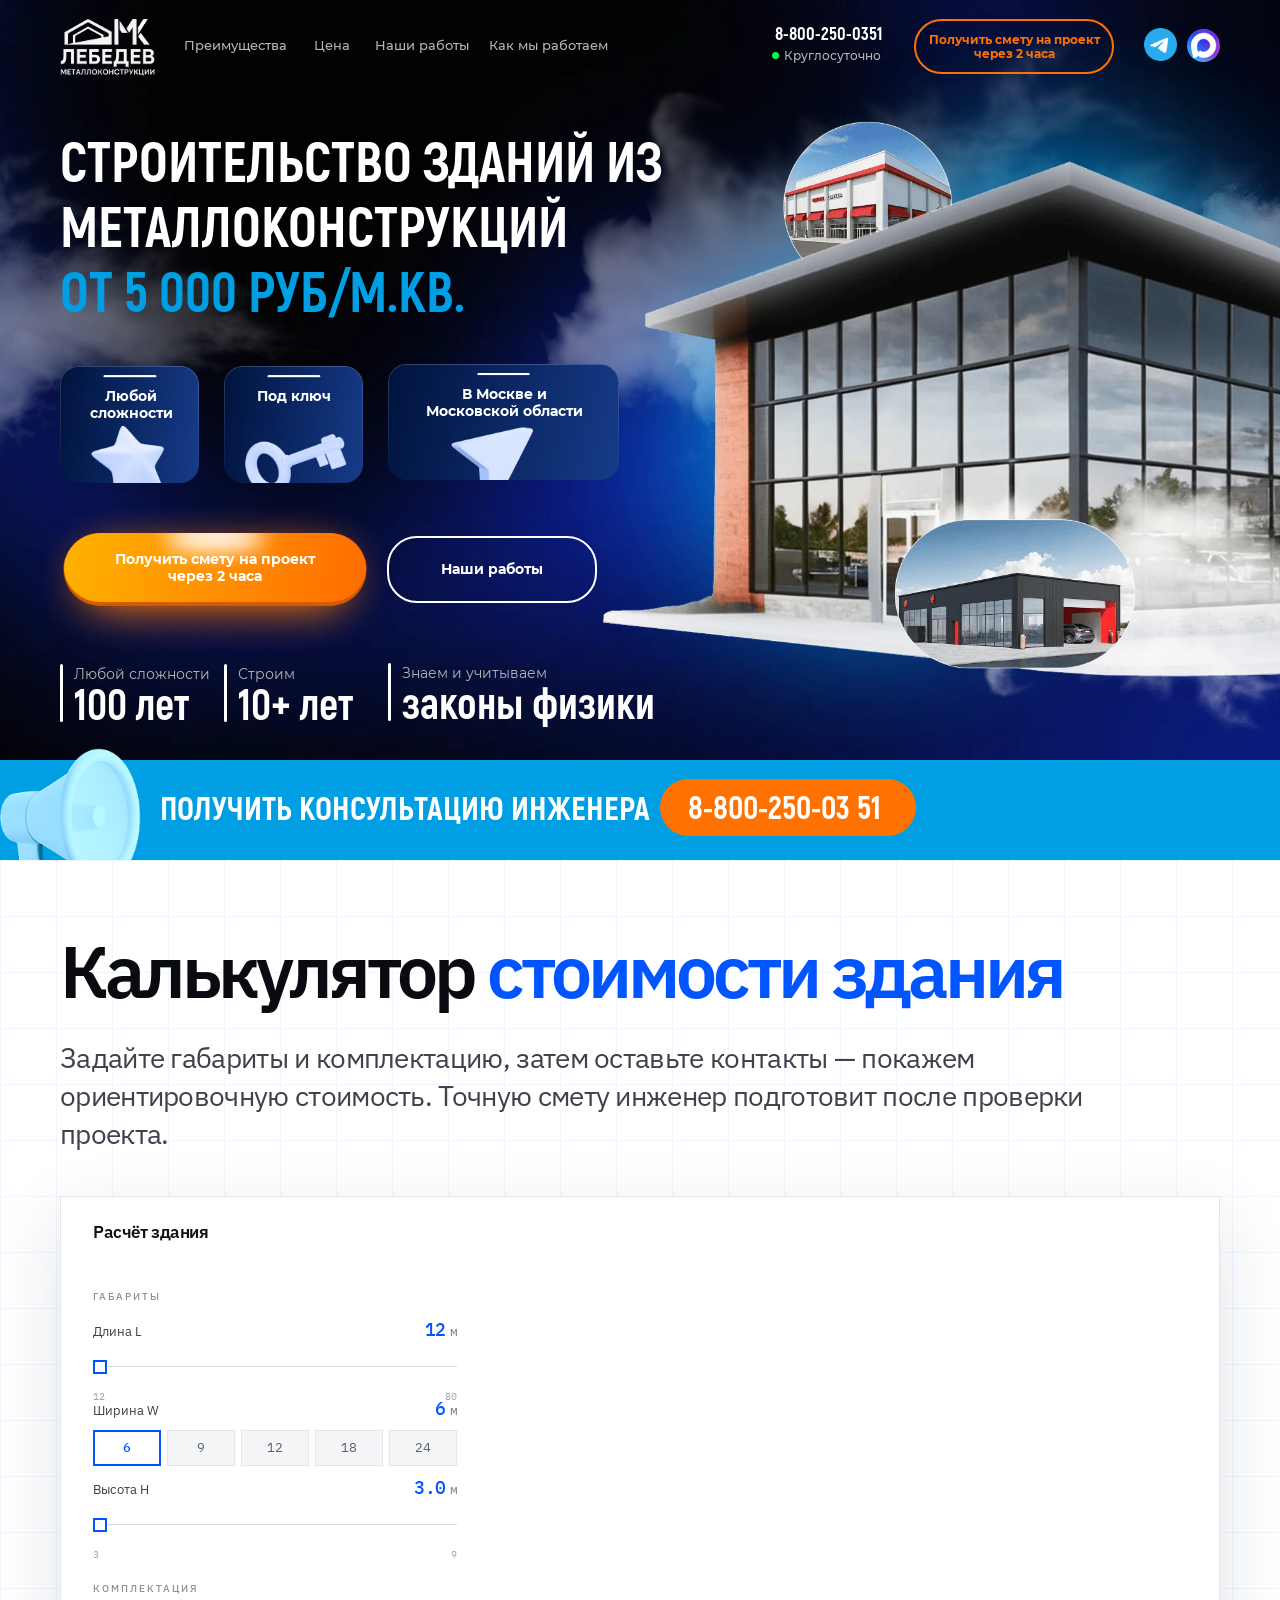
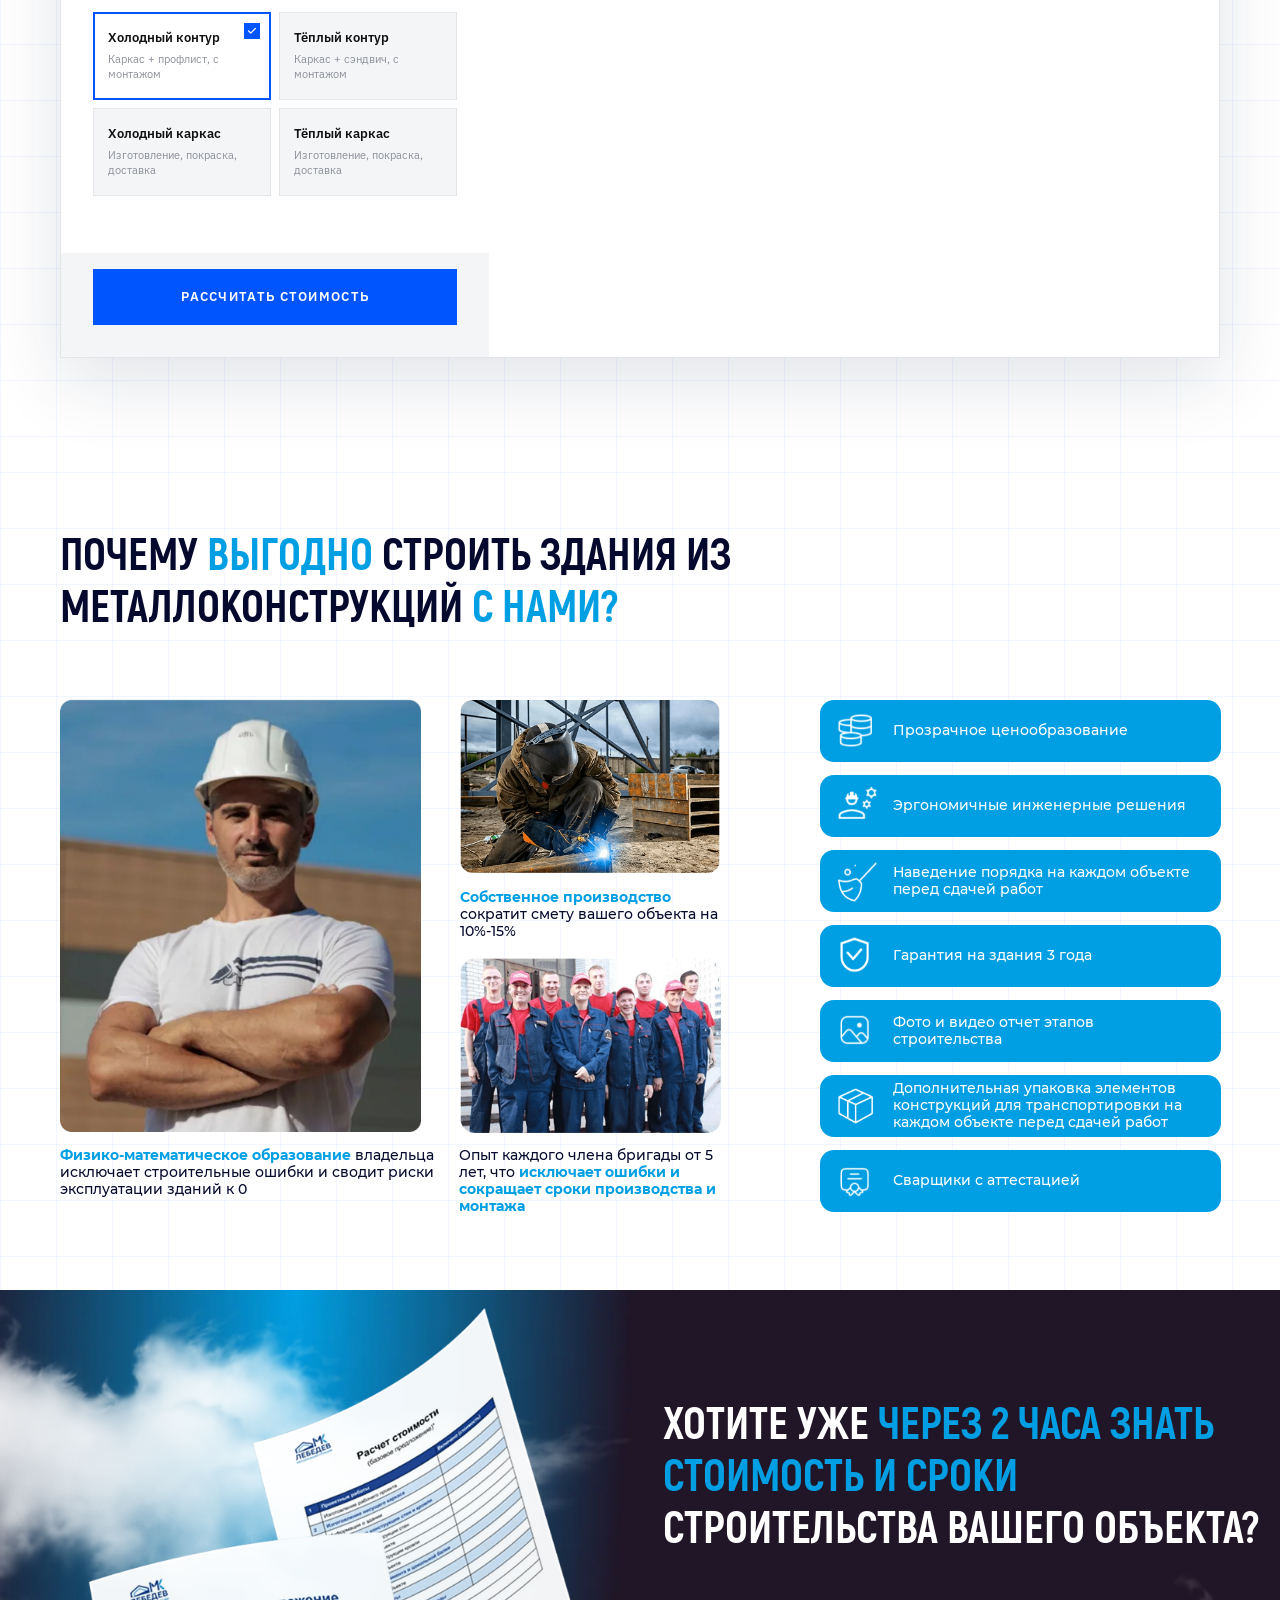
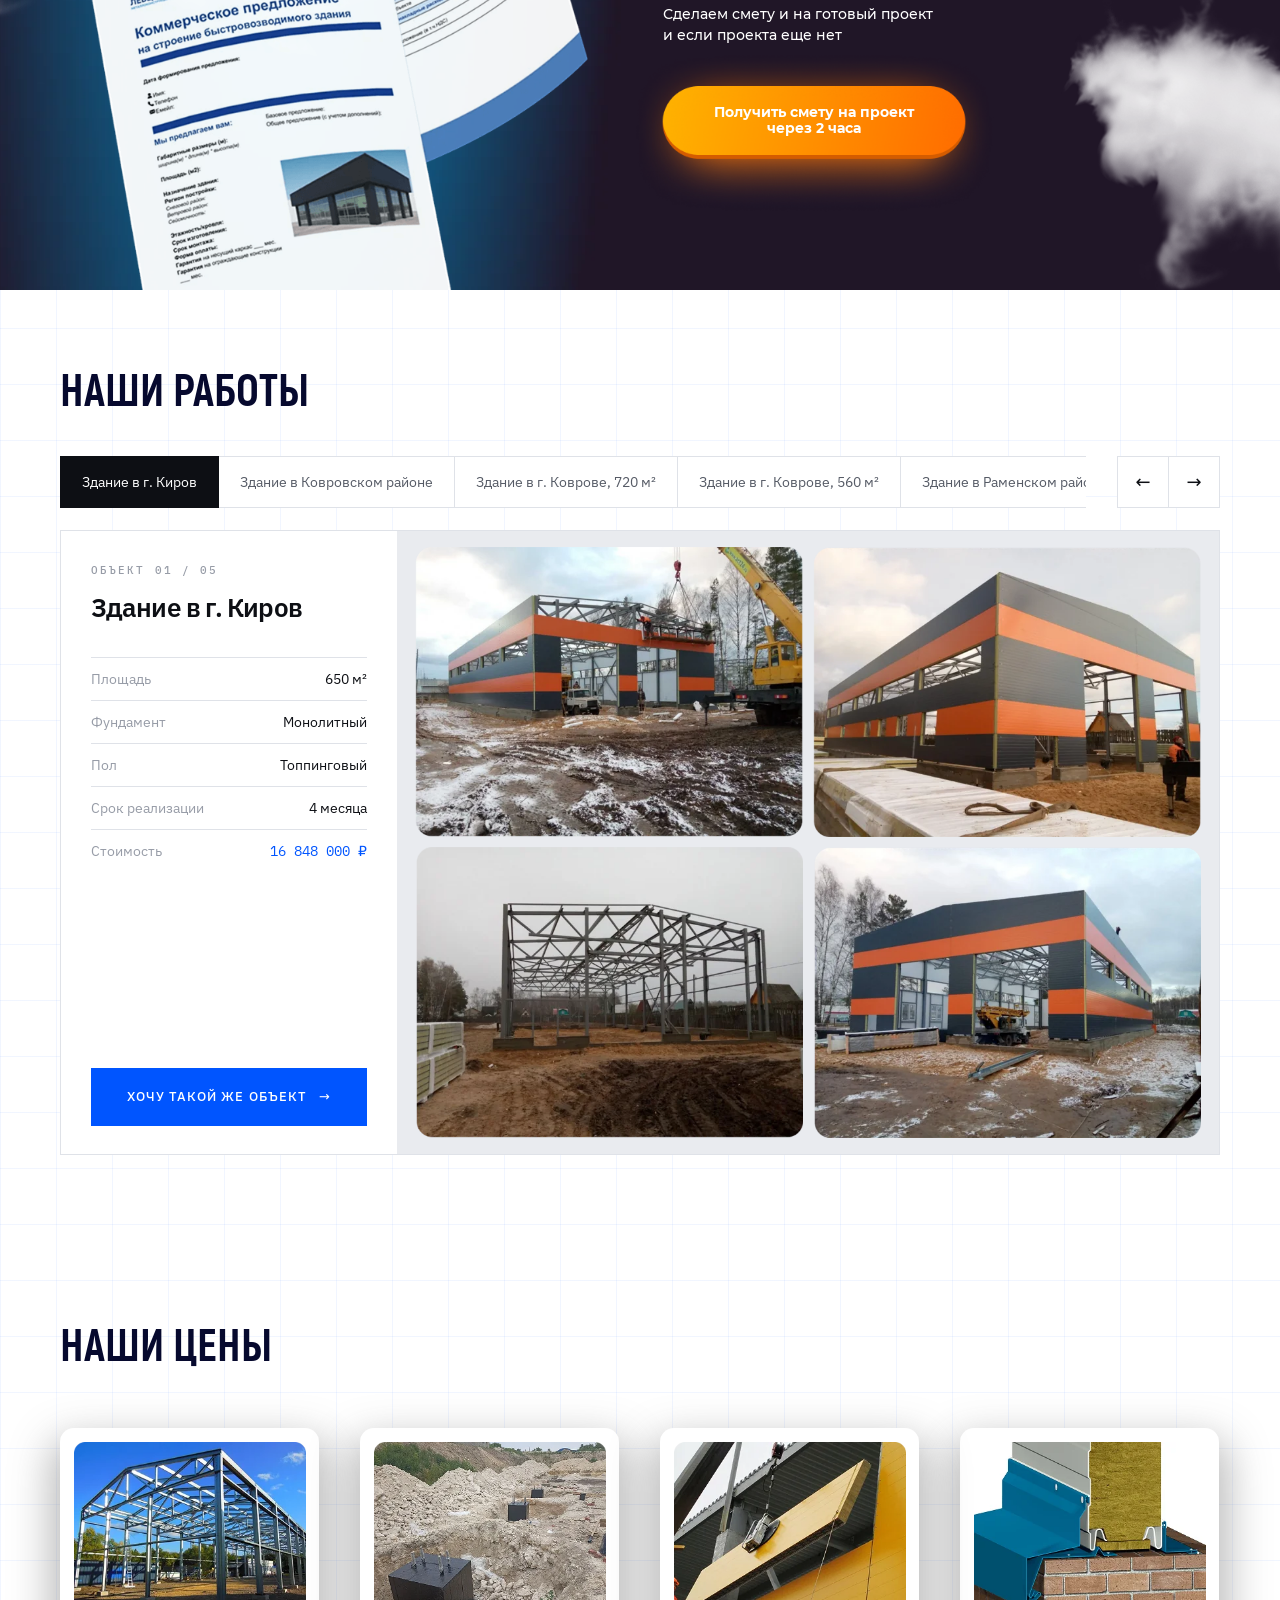
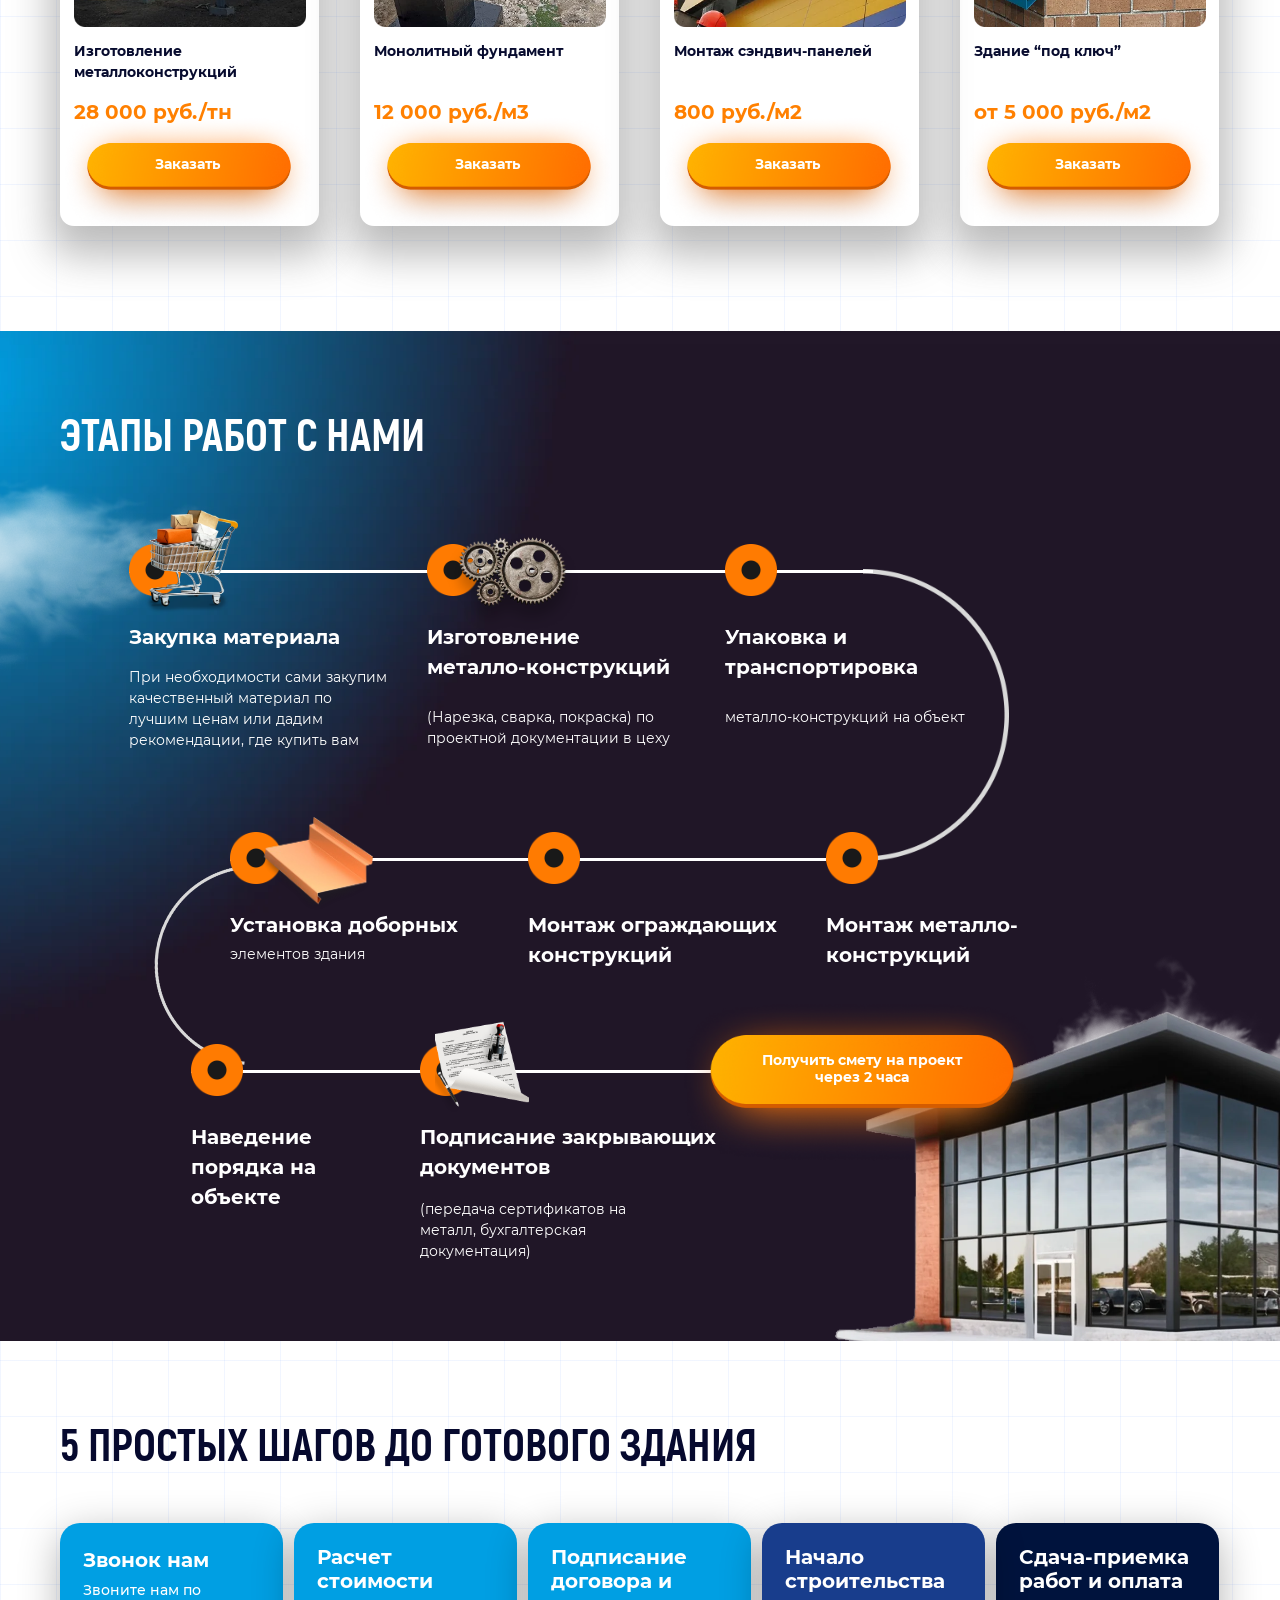
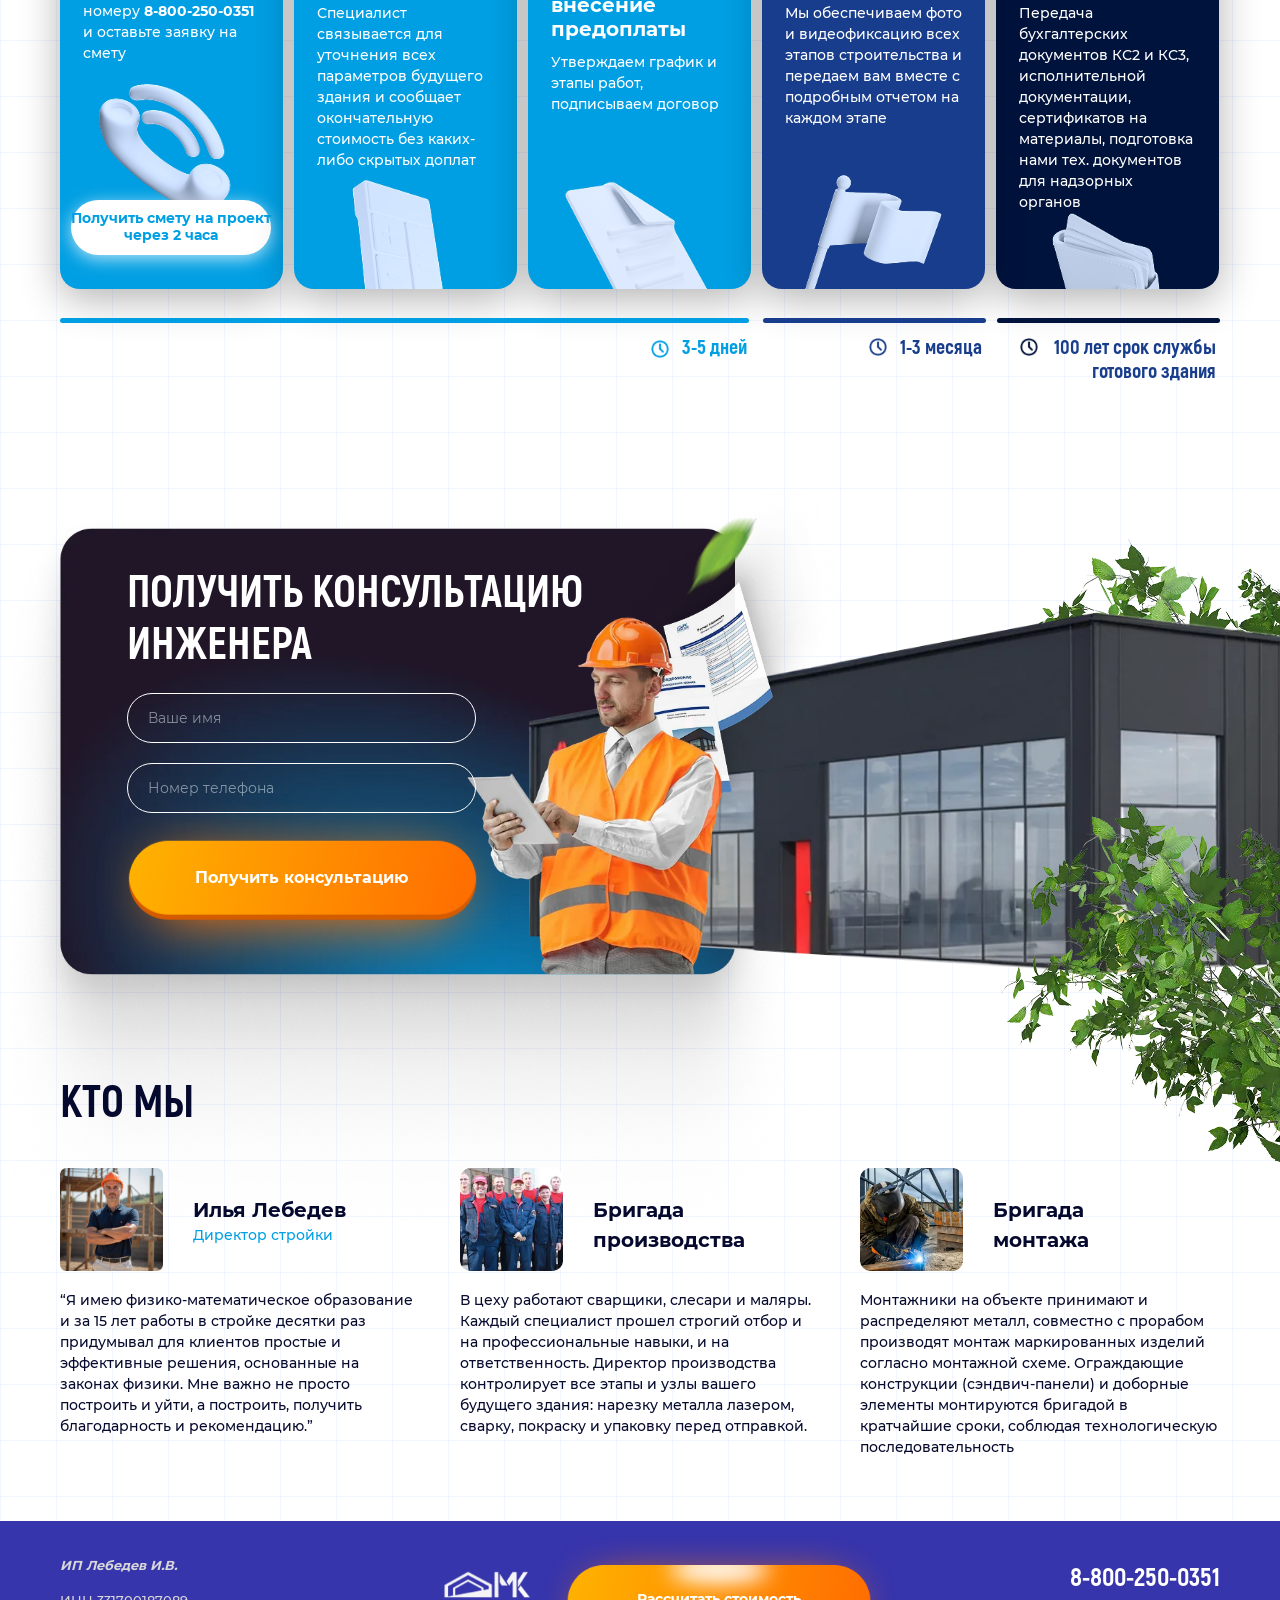
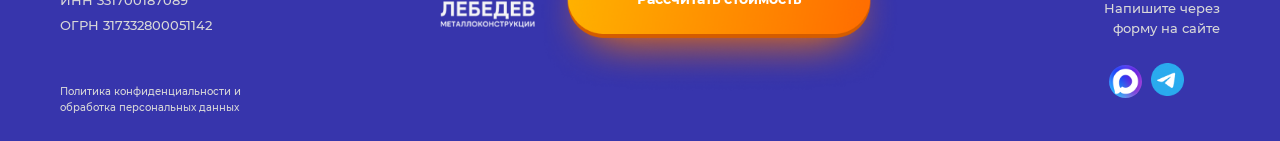
==== commit c6b67c67: "Publish cleaned site snapshot" ====
--- a/index.html
+++ b/index.html
@@ -1,4 +1,4 @@
-<!DOCTYPE html> <html> <head> <meta charset="utf-8" /> <meta http-equiv="Content-Type" content="text/html; charset=utf-8" /> <meta name="viewport" content="width=device-width, initial-scale=1.0" /> <!--metatextblock--> <title>МК Лебедев</title> <meta name="description" content="производство металлоконструкций" /> <meta property="og:url" content="http://mklebedev.ru" /> <meta property="og:title" content="МК Лебедев" /> <meta property="og:description" content="производство металлоконструкций" /> <meta property="og:type" content="website" /> <meta property="og:image" content="/assets/fccdb71871597737-BHRh3YV_.png" /> <link rel="canonical" href="http://mklebedev.ru"> <!--/metatextblock--> <meta name="format-detection" content="telephone=no" /> <meta http-equiv="x-dns-prefetch-control" content="on"> <link rel="dns-prefetch" href="https://ws.tildacdn.com"> <link rel="dns-prefetch" href="https://static.tildacdn.com"> <link rel="shortcut icon" href="/assets/faa99f1e848c1a09-Iy8x-kt5.png" type="image/x-icon" /> <!-- Assets --> <script src="/source-export/assets/3087985932aea10c.js" async charset="utf-8"></script> <link rel="stylesheet" href="/assets/d329e63da9147b9d-CbxjBDpz.css" type="text/css" media="all" onerror="this.loaderr='y';"/> <link rel="stylesheet" href="/assets/bfaf8ce275fa608b-Btalv23H.css?t=1748951665" type="text/css" media="all" onerror="this.loaderr='y';" /> <link rel="stylesheet" href="[data-uri]" type="text/css" media="all" onerror="this.loaderr='y';" /> <link rel="stylesheet" href="[data-uri]" type="text/css" media="print" onload="this.media='all';" onerror="this.loaderr='y';" /> <noscript><link rel="stylesheet" href="[data-uri]" type="text/css" media="all" /></noscript> <link rel="stylesheet" href="/assets/fa470f65bb7f659a-L-0dBsce.css" type="text/css" media="all" onerror="this.loaderr='y';" /> <link rel="stylesheet" href="/assets/e4e72356dfc69a1c-B1KTAywH.css" type="text/css" media="print" onload="this.media='all';" onerror="this.loaderr='y';" /> <noscript><link rel="stylesheet" href="/assets/e4e72356dfc69a1c-B1KTAywH.css" type="text/css" media="all" /></noscript> <link rel="stylesheet" href="/assets/3b8c2eccae7419a6-CvyxeJ_b.css" type="text/css" media="all" onerror="this.loaderr='y';" /> <script nomodule src="/source-export/assets/10c37ace633e348c.js" charset="utf-8"></script> <script type="text/javascript">function t_onReady(func) {if(document.readyState!='loading') {func();} else {document.addEventListener('DOMContentLoaded',func);}}
+<!DOCTYPE html> <html> <head> <meta charset="utf-8" /> <meta http-equiv="Content-Type" content="text/html; charset=utf-8" /> <meta name="viewport" content="width=device-width, initial-scale=1.0" /> <!--metatextblock--> <title>МК Лебедев — строительство зданий из металлоконструкций</title> <meta name="description" content="Строительство зданий из металлоконструкций под ключ: проектирование, производство и монтаж." /> <meta property="og:url" content="https://mklebedev.ru" /> <meta property="og:title" content="МК Лебедев — строительство зданий из металлоконструкций" /> <meta property="og:description" content="Строительство зданий из металлоконструкций под ключ: проектирование, производство и монтаж." /> <meta property="og:type" content="website" /> <meta property="og:image" content="/assets/fccdb71871597737-BHRh3YV_.png" /> <link rel="canonical" href="https://mklebedev.ru"> <!--/metatextblock--> <meta name="format-detection" content="telephone=no" /> <meta http-equiv="x-dns-prefetch-control" content="on"> <link rel="dns-prefetch" href="https://ws.tildacdn.com"> <link rel="dns-prefetch" href="https://static.tildacdn.com"> <link rel="shortcut icon" href="/assets/faa99f1e848c1a09-Iy8x-kt5.png" type="image/x-icon" /> <!-- Assets --> <script src="/source-export/assets/3087985932aea10c.js" async charset="utf-8"></script> <link rel="stylesheet" href="/assets/d329e63da9147b9d-CbxjBDpz.css" type="text/css" media="all" onerror="this.loaderr='y';"/> <link rel="stylesheet" href="/assets/bfaf8ce275fa608b-Btalv23H.css?t=1748951665" type="text/css" media="all" onerror="this.loaderr='y';" /> <link rel="stylesheet" href="[data-uri]" type="text/css" media="all" onerror="this.loaderr='y';" /> <link rel="stylesheet" href="[data-uri]" type="text/css" media="print" onload="this.media='all';" onerror="this.loaderr='y';" /> <noscript><link rel="stylesheet" href="[data-uri]" type="text/css" media="all" /></noscript> <link rel="stylesheet" href="/assets/fa470f65bb7f659a-L-0dBsce.css" type="text/css" media="all" onerror="this.loaderr='y';" /> <link rel="stylesheet" href="/assets/e4e72356dfc69a1c-B1KTAywH.css" type="text/css" media="print" onload="this.media='all';" onerror="this.loaderr='y';" /> <noscript><link rel="stylesheet" href="/assets/e4e72356dfc69a1c-B1KTAywH.css" type="text/css" media="all" /></noscript> <link rel="stylesheet" href="/assets/3b8c2eccae7419a6-CvyxeJ_b.css" type="text/css" media="all" onerror="this.loaderr='y';" /> <script nomodule src="/source-export/assets/10c37ace633e348c.js" charset="utf-8"></script> <script type="text/javascript">function t_onReady(func) {if(document.readyState!='loading') {func();} else {document.addEventListener('DOMContentLoaded',func);}}
 function t_onFuncLoad(funcName,okFunc,time) {if(typeof window[funcName]==='function') {okFunc();} else {setTimeout(function() {t_onFuncLoad(funcName,okFunc,time);},(time||100));}}function t396_initialScale(t){t=document.getElementById("rec"+t);if(t){t=t.querySelector(".t396__artboard");if(t){var e,r=document.documentElement.clientWidth,a=[];if(i=t.getAttribute("data-artboard-screens"))for(var i=i.split(","),l=0;l<i.length;l++)a[l]=parseInt(i[l],10);else a=[320,480,640,960,1200];for(l=0;l<a.length;l++){var n=a[l];n<=r&&(e=n)}var o="edit"===window.allrecords.getAttribute("data-tilda-mode"),d="center"===t396_getFieldValue(t,"valign",e,a),c="grid"===t396_getFieldValue(t,"upscale",e,a),s=t396_getFieldValue(t,"height_vh",e,a),u=t396_getFieldValue(t,"height",e,a),g=!!window.opr&&!!window.opr.addons||!!window.opera||-1!==navigator.userAgent.indexOf(" OPR/");if(!o&&d&&!c&&!s&&u&&!g){for(var _=parseFloat((r/e).toFixed(3)),f=[t,t.querySelector(".t396__carrier"),t.querySelector(".t396__filter")],l=0;l<f.length;l++)f[l].style.height=Math.floor(parseInt(u,10)*_)+"px";t396_scaleInitial__getElementsToScale(t).forEach(function(t){t.style.zoom=_})}}}}function t396_scaleInitial__getElementsToScale(t){return t?Array.prototype.slice.call(t.children).filter(function(t){return t&&(t.classList.contains("t396__elem")||t.classList.contains("t396__group"))}):[]}function t396_getFieldValue(t,e,r,a){var i=a[a.length-1],l=r===i?t.getAttribute("data-artboard-"+e):t.getAttribute("data-artboard-"+e+"-res-"+r);if(!l)for(var n=0;n<a.length;n++){var o=a[n];if(!(o<=r)&&(l=o===i?t.getAttribute("data-artboard-"+e):t.getAttribute("data-artboard-"+e+"-res-"+o)))break}return l}</script> <script src="/source-export/assets/650635a9ccc1b519.js" charset="utf-8" defer onerror="this.loaderr='y';"></script> <script src="/source-export/assets/99469913cd884b6b.js?t=1748951665" charset="utf-8" async onerror="this.loaderr='y';"></script> <script src="/source-export/assets/4e3898e93c11e9b6.js" charset="utf-8" async onerror="this.loaderr='y';"></script> <script src="/source-export/assets/65742bf27653cb27.js" charset="utf-8" async onerror="this.loaderr='y';"></script> <script src="/source-export/assets/40d3ef7bfcf30dd9.js" charset="utf-8" async onerror="this.loaderr='y';"></script> <script src="/source-export/assets/a7c681a43747995f.js" charset="utf-8" async onerror="this.loaderr='y';"></script> <script src="/source-export/assets/b7b4c8ea3c83208d.js" charset="utf-8" async onerror="this.loaderr='y';"></script> <script src="/source-export/assets/4809ab337c8e7a76.js" charset="utf-8" async onerror="this.loaderr='y';"></script> <script src="/source-export/assets/b25aa137604795e3.js" charset="utf-8" async onerror="this.loaderr='y';"></script> <script src="/source-export/assets/177b3ec71125a889.js" charset="utf-8" async onerror="this.loaderr='y';"></script> <script src="/source-export/assets/a434a3634280222a.js" charset="utf-8" async onerror="this.loaderr='y';"></script> <script src="/source-export/assets/0be8cca68d1aad5b.js" charset="utf-8" async onerror="this.loaderr='y';"></script> <script src="/source-export/assets/f212b7b8f1d6652f.js" charset="utf-8" async onerror="this.loaderr='y';"></script> <script src="/source-export/assets/a888ad3305d15e47.js" charset="utf-8" async onerror="this.loaderr='y';"></script> <script src="/source-export/assets/8f3866c30eab617c.js" charset="utf-8" async onerror="this.loaderr='y';"></script> <script src="/source-export/assets/1a400eea1c77a822.js" charset="utf-8" async onerror="this.loaderr='y';"></script> <script src="/source-export/assets/47298d458f5e125b.js" charset="utf-8" async onerror="this.loaderr='y';"></script> <!-- nominify begin --> <script type="text/javascript" src="/source-export/assets/7be78e4bf2e85eb4.js?wcb_code=2accbef1e4f37ddf5c4b3f8d4f6a697d" charset="UTF-8" async></script> <!-- calltouch --> <script>
 (function(w,d,n,c){w.CalltouchDataObject=n;w[n]=function(){w[n]["callbacks"].push(arguments)};if(!w[n]["callbacks"]){w[n]["callbacks"]=[]}w[n]["loaded"]=false;if(typeof c!=="object"){c=[c]}w[n]["counters"]=c;for(var i=0;i<c.length;i+=1){p(c[i])}function p(cId){var a=d.getElementsByTagName("script")[0],s=d.createElement("script"),i=function(){a.parentNode.insertBefore(s,a)},m=typeof Array.prototype.find === 'function',n=m?"init-min.js":"init.js";s.async=true;s.src="https://mod.calltouch.ru/"+n+"?id="+cId;if(w.opera=="[object Opera]"){d.addEventListener("DOMContentLoaded",i,false)}else{i()}}})(window,document,"ct","1x1d19qc");
 </script> <!-- calltouch --> <!-- calltouch requsest --> <script type="text/javascript">
@@ -80,8 +80,8 @@
 window.ws_OnGeneratorSendLead = function(data) {send_ct_envybox('Генератор Envybox', data);}
 window.ws_OnChatFirstMessage = function(data) {window.ct('goal', 'envy_ms');}
 </script> <!-- calltouch requsest --><!-- nominify end --><script type="text/javascript">window.dataLayer=window.dataLayer||[];</script> <script type="text/javascript">(function() {if((/bot|google|yandex|baidu|bing|msn|duckduckbot|teoma|slurp|crawler|spider|robot|crawling|facebook/i.test(navigator.userAgent))===false&&typeof(sessionStorage)!='undefined'&&sessionStorage.getItem('visited')!=='y'&&document.visibilityState){var style=document.createElement('style');style.type='text/css';style.innerHTML='@media screen and (min-width: 980px) {.t-records {opacity: 0;}.t-records_animated {-webkit-transition: opacity ease-in-out .2s;-moz-transition: opacity ease-in-out .2s;-o-transition: opacity ease-in-out .2s;transition: opacity ease-in-out .2s;}.t-records.t-records_visible {opacity: 1;}}';document.getElementsByTagName('head')[0].appendChild(style);function t_setvisRecs(){var alr=document.querySelectorAll('.t-records');Array.prototype.forEach.call(alr,function(el) {el.classList.add("t-records_animated");});setTimeout(function() {Array.prototype.forEach.call(alr,function(el) {el.classList.add("t-records_visible");});sessionStorage.setItem("visited","y");},400);}
-document.addEventListener('DOMContentLoaded',t_setvisRecs);}})();</script><link rel="stylesheet" href="[data-uri]" type="text/css" media="all" />  <script type="module" crossorigin src="/assets/main-BcDlEgcn.js"></script>
-  <link rel="modulepreload" crossorigin href="/assets/calculator-CJ0a192e.js">
+document.addEventListener('DOMContentLoaded',t_setvisRecs);}})();</script><link rel="stylesheet" href="[data-uri]" type="text/css" media="all" />  <script type="module" crossorigin src="/assets/main-D_kgVfOv.js"></script>
+  <link rel="modulepreload" crossorigin href="/assets/calculator-0TzzSrVf.js">
   <link rel="stylesheet" crossorigin href="/assets/calculator-DmdDq4Le.css">
   <link rel="stylesheet" crossorigin href="/assets/main-CkCjSXBp.css">
 </head> <body class="t-body" style="margin:0;"> <!--allrecords--> <div id="allrecords" class="t-records" data-hook="blocks-collection-content-node" data-tilda-project-id="12249499" data-tilda-page-id="63526265" data-tilda-formskey="489d2e240f22559cfb64c63d12249499" data-tilda-cookie="no" data-tilda-lazy="yes" data-tilda-root-zone="com" data-tilda-project-headcode="yes"> <div id="rec868488221" class="r t-rec" style=" " data-animationappear="off" data-record-type="396"> <!-- T396 --> <style>#rec868488221 .t396__artboard {height:860px;background-color:#ffffff;}#rec868488221 .t396__filter {height:860px;}#rec868488221 .t396__carrier{height:860px;background-position:center center;background-attachment:scroll;background-image:url('[data-uri]');background-size:cover;background-repeat:no-repeat;}@media screen and (max-width:1199px) {#rec868488221 .t396__artboard,#rec868488221 .t396__filter,#rec868488221 .t396__carrier {}#rec868488221 .t396__filter {}#rec868488221 .t396__carrier {background-attachment:scroll;}}@media screen and (max-width:959px) {#rec868488221 .t396__artboard,#rec868488221 .t396__filter,#rec868488221 .t396__carrier {}#rec868488221 .t396__filter {}#rec868488221 .t396__carrier {background-attachment:scroll;}}@media screen and (max-width:639px) {#rec868488221 .t396__artboard,#rec868488221 .t396__filter,#rec868488221 .t396__carrier {height:810px;}#rec868488221 .t396__filter {}#rec868488221 .t396__carrier {background-attachment:scroll;}}@media screen and (max-width:479px) {#rec868488221 .t396__artboard,#rec868488221 .t396__filter,#rec868488221 .t396__carrier {height:1060px;}#rec868488221 .t396__filter {}#rec868488221 .t396__carrier {background-attachment:scroll;}}#rec868488221 .tn-elem[data-elem-id="1739959484264"]{z-index:4;top:calc(860px - 100px + 0px);left:calc(50% - 9800% + 0px);width:19600%;height:100px;}#rec868488221 .tn-elem[data-elem-id="1739959484264"] .tn-atom {border-radius:0px 0px 0px 0px;background-color:#009fe3;background-position:center center;border-color:transparent ;border-style:solid;}@media screen and (max-width:1199px) {#rec868488221 .tn-elem[data-elem-id="1739959484264"] {top:calc(860px - 100px + 0px);left:calc(50% - 9800% + 0px);}}@media screen and (max-width:959px) {#rec868488221 .tn-elem[data-elem-id="1739959484264"] {top:calc(860px - 100px + 0px);left:calc(50% - 9800% + 0px);}}@media screen and (max-width:639px) {#rec868488221 .tn-elem[data-elem-id="1739959484264"] {top:calc(860px - 100px + 0px);left:calc(50% - 9800% + 0px);height:130px;}}@media screen and (max-width:479px) {#rec868488221 .tn-elem[data-elem-id="1739959484264"] {top:calc(860px - 100px + 0px);left:calc(50% - 9800% + 0px);width:100%;height:108px;}}#rec868488221 .tn-elem[data-elem-id="1739966336444"]{z-index:5;top:779px;left:calc(50% - 600px + 620px);width:256px;height:57px;}#rec868488221 .tn-elem[data-elem-id="1739966336444"] .tn-atom {border-radius:50px 50px 50px 50px;background-color:#ff7201;background-position:center center;border-color:transparent ;border-style:solid;}@media screen and (max-width:1199px) {#rec868488221 .tn-elem[data-elem-id="1739966336444"] {top:780px;left:calc(50% - 480px + 695px);}}@media screen and (max-width:959px) {#rec868488221 .tn-elem[data-elem-id="1739966336444"] {top:781px;left:calc(50% - 320px + 442px);width:187px;}}@media screen and (max-width:639px) {#rec868488221 .tn-elem[data-elem-id="1739966336444"] {top:732px;left:calc(50% - 240px + 216px);}}@media screen and (max-width:479px) {#rec868488221 .tn-elem[data-elem-id="1739966336444"] {top:1003px;left:calc(50% - 160px + 119px);width:163px;height:33px;}}#rec868488221 .tn-elem[data-elem-id="1739959676302"]{color:#ffffff;z-index:6;top:791px;left:calc(50% - 600px + 120px);width:546px;height:38px;}#rec868488221 .tn-elem[data-elem-id="1739959676302"] .tn-atom {vertical-align:middle;color:#ffffff;font-size:32px;font-family:'AkrobatMontserrat',Arial,sans-serif;line-height:1.2;font-weight:600;text-transform:uppercase;background-position:center center;border-color:transparent ;border-style:solid;}@media screen and (max-width:1199px) {#rec868488221 .tn-elem[data-elem-id="1739959676302"] {top:786px;left:calc(50% - 480px + 168px);width:517px;height:auto;}}@media screen and (max-width:959px) {#rec868488221 .tn-elem[data-elem-id="1739959676302"] {top:780px;left:calc(50% - 320px + 170px);width:263px;height:auto;}#rec868488221 .tn-elem[data-elem-id="1739959676302"] .tn-atom{font-size:22px;background-size:cover;}}@media screen and (max-width:639px) {#rec868488221 .tn-elem[data-elem-id="1739959676302"] {top:694px;left:calc(50% - 240px + 150px);width:320px;height:auto;}#rec868488221 .tn-elem[data-elem-id="1739959676302"] .tn-atom{font-size:20px;background-size:cover;}}@media screen and (max-width:479px) {#rec868488221 .tn-elem[data-elem-id="1739959676302"] {top:969px;left:calc(50% - 160px + 8px);width:304px;height:auto;}#rec868488221 .tn-elem[data-elem-id="1739959676302"] {text-align:center;}#rec868488221 .tn-elem[data-elem-id="1739959676302"] .tn-atom{font-size:16px;background-size:cover;}}#rec868488221 .tn-elem[data-elem-id="1739959744365"]{color:#ffffff;z-index:7;top:790px;left:calc(50% - 600px + 648px);width:208px;height:38px;}#rec868488221 .tn-elem[data-elem-id="1739959744365"] .tn-atom {vertical-align:middle;color:#ffffff;font-size:32px;font-family:'AkrobatMontserrat',Arial,sans-serif;line-height:1.2;font-weight:600;text-transform:uppercase;background-position:center center;border-color:transparent ;border-style:solid;}@media screen and (max-width:1199px) {#rec868488221 .tn-elem[data-elem-id="1739959744365"] {top:792px;left:calc(50% - 480px + 723px);height:auto;}}@media screen and (max-width:959px) {#rec868488221 .tn-elem[data-elem-id="1739959744365"] {top:797px;left:calc(50% - 320px + 469px);width:142px;height:auto;}#rec868488221 .tn-elem[data-elem-id="1739959744365"] .tn-atom{font-size:22px;background-size:cover;}}@media screen and (max-width:639px) {#rec868488221 .tn-elem[data-elem-id="1739959744365"] {top:749px;left:calc(50% - 240px + 239px);width:142px;height:auto;}}@media screen and (max-width:479px) {#rec868488221 .tn-elem[data-elem-id="1739959744365"] {top:1008px;left:calc(50% - 160px + 119px);width:163px;height:auto;}#rec868488221 .tn-elem[data-elem-id="1739959744365"] {text-align:center;}#rec868488221 .tn-elem[data-elem-id="1739959744365"] .tn-atom{font-size:20px;background-size:cover;}}#rec868488221 .tn-elem[data-elem-id="1739959653386"]{z-index:8;top:calc(860px - 122px + 0px);left:calc(50% - 600px + -56px);width:176px;height:auto;}#rec868488221 .tn-elem[data-elem-id="1739959653386"] .tn-atom {border-radius:0px 0px 0px 0px;background-position:center center;border-color:transparent ;border-style:solid;}#rec868488221 .tn-elem[data-elem-id="1739959653386"] .tn-atom__img {border-radius:0px 0px 0px 0px;object-position:center center;}@media screen and (max-width:1199px) {#rec868488221 .tn-elem[data-elem-id="1739959653386"] {top:calc(860px - 122px + 0px);left:calc(50% - 480px + -16px);height:auto;}}@media screen and (max-width:959px) {#rec868488221 .tn-elem[data-elem-id="1739959653386"] {top:calc(860px - 122px + 0px);left:calc(50% - 320px + -16px);height:auto;}}@media screen and (max-width:639px) {#rec868488221 .tn-elem[data-elem-id="1739959653386"] {top:calc(860px - 122px + 0px);left:calc(50% - 240px + -17px);height:auto;}}@media screen and (max-width:479px) {#rec868488221 .tn-elem[data-elem-id="1739959653386"] {top:calc(860px - 122px + 2px);left:calc(50% - 160px + 0px);width:111px;height:auto;}}#rec868488221 .tn-elem[data-elem-id="1739954572817"]{z-index:9;top:128px;left:-430px;width:767px;height:auto;}#rec868488221 .tn-elem[data-elem-id="1739954572817"] .tn-atom {border-radius:0px 0px 0px 0px;background-position:center center;border-color:transparent ;border-style:solid;}#rec868488221 .tn-elem[data-elem-id="1739954572817"] .tn-atom__img {border-radius:0px 0px 0px 0px;object-position:center center;}@media screen and (max-width:1199px) {#rec868488221 .tn-elem[data-elem-id="1739954572817"] {height:auto;}}@media screen and (max-width:959px) {#rec868488221 .tn-elem[data-elem-id="1739954572817"] {top:318px;left:-399px;width:649px;height:auto;}}@media screen and (max-width:639px) {#rec868488221 .tn-elem[data-elem-id="1739954572817"] {height:auto;}}@media screen and (max-width:479px) {#rec868488221 .tn-elem[data-elem-id="1739954572817"] {top:574px;left:-371px;width:528px;height:auto;}}#rec868488221 .tn-elem[data-elem-id="1740122880340"]{z-index:10;top:-16px;left:calc(50% - 600px + -5557px);width:200px;height:auto;}#rec868488221 .tn-elem[data-elem-id="1740122880340"] .tn-atom {border-radius:0px 0px 0px 0px;background-position:center center;border-color:transparent ;border-style:solid;}#rec868488221 .tn-elem[data-elem-id="1740122880340"] .tn-atom__img {border-radius:0px 0px 0px 0px;object-position:center center;}@media screen and (max-width:1199px) {#rec868488221 .tn-elem[data-elem-id="1740122880340"] {top:-486px;left:calc(50% - 480px + -5612px);height:auto;}}@media screen and (max-width:959px) {#rec868488221 .tn-elem[data-elem-id="1740122880340"] {top:-426px;left:calc(50% - 320px + -3222px);height:auto;}}@media screen and (max-width:639px) {#rec868488221 .tn-elem[data-elem-id="1740122880340"] {top:284px;left:calc(50% - 240px + 21px);width:229px;height:auto;}}@media screen and (max-width:479px) {#rec868488221 .tn-elem[data-elem-id="1740122880340"] {top:407px;left:calc(50% - 160px + 10px);width:300px;height:auto;}}#rec868488221 .tn-elem[data-elem-id="1740122934363"]{z-index:11;top:34px;left:calc(50% - 600px + -5548px);width:200px;height:auto;}#rec868488221 .tn-elem[data-elem-id="1740122934363"] .tn-atom {border-radius:0px 0px 0px 0px;background-position:center center;border-color:transparent ;border-style:solid;}#rec868488221 .tn-elem[data-elem-id="1740122934363"] .tn-atom__img {border-radius:0px 0px 0px 0px;object-position:center center;}@media screen and (max-width:1199px) {#rec868488221 .tn-elem[data-elem-id="1740122934363"] {top:-436px;left:calc(50% - 480px + -5603px);height:auto;}}@media screen and (max-width:959px) {#rec868488221 .tn-elem[data-elem-id="1740122934363"] {top:-376px;left:calc(50% - 320px + -3213px);height:auto;}}@media screen and (max-width:639px) {#rec868488221 .tn-elem[data-elem-id="1740122934363"] {top:341px;left:calc(50% - 240px + 21px);width:229px;height:auto;}}@media screen and (max-width:479px) {#rec868488221 .tn-elem[data-elem-id="1740122934363"] {top:343px;left:calc(50% - 160px + 10px);width:300px;height:auto;}}#rec868488221 .tn-elem[data-elem-id="1740122945314"]{z-index:12;top:101px;left:calc(50% - 600px + -5525px);width:200px;height:auto;}#rec868488221 .tn-elem[data-elem-id="1740122945314"] .tn-atom {border-radius:0px 0px 0px 0px;background-position:center center;border-color:transparent ;border-style:solid;}#rec868488221 .tn-elem[data-elem-id="1740122945314"] .tn-atom__img {border-radius:0px 0px 0px 0px;object-position:center center;}@media screen and (max-width:1199px) {#rec868488221 .tn-elem[data-elem-id="1740122945314"] {top:-369px;left:calc(50% - 480px + -5580px);height:auto;}}@media screen and (max-width:959px) {#rec868488221 .tn-elem[data-elem-id="1740122945314"] {top:-309px;left:calc(50% - 320px + -3190px);height:auto;}}@media screen and (max-width:639px) {#rec868488221 .tn-elem[data-elem-id="1740122945314"] {top:393px;left:calc(50% - 240px + 21px);width:229px;height:auto;}}@media screen and (max-width:479px) {#rec868488221 .tn-elem[data-elem-id="1740122945314"] {top:268px;left:calc(50% - 160px + 10px);width:300px;height:auto;}}#rec868488221 .tn-elem[data-elem-id="1740078327239"]{z-index:13;top:10px;left:calc(50% - 600px + 420px);width:1004px;height:auto;}#rec868488221 .tn-elem[data-elem-id="1740078327239"] .tn-atom {border-radius:0px 0px 0px 0px;background-position:center center;border-color:transparent ;border-style:solid;}#rec868488221 .tn-elem[data-elem-id="1740078327239"] .tn-atom__img {border-radius:0px 0px 0px 0px;object-position:center center;}@media screen and (max-width:1199px) {#rec868488221 .tn-elem[data-elem-id="1740078327239"] {height:auto;}}@media screen and (max-width:959px) {#rec868488221 .tn-elem[data-elem-id="1740078327239"] {top:21px;left:calc(50% - 320px + 410px);width:830px;height:auto;}}@media screen and (max-width:639px) {#rec868488221 .tn-elem[data-elem-id="1740078327239"] {height:auto;}}@media screen and (max-width:479px) {#rec868488221 .tn-elem[data-elem-id="1740078327239"] {top:76px;height:auto;}}#rec868488221 .tn-elem[data-elem-id="1739956085281"]{z-index:14;top:-15px;left:calc(50% - 600px + 489px);width:1280px;height:auto;}#rec868488221 .tn-elem[data-elem-id="1739956085281"] .tn-atom {border-radius:0px 0px 0px 0px;background-position:center center;border-color:transparent ;border-style:solid;}#rec868488221 .tn-elem[data-elem-id="1739956085281"] .tn-atom__img {border-radius:0px 0px 0px 0px;object-position:center center;}@media screen and (max-width:1199px) {#rec868488221 .tn-elem[data-elem-id="1739956085281"] {top:52px;left:calc(50% - 480px + 420px);width:1190px;height:auto;}}@media screen and (max-width:959px) {#rec868488221 .tn-elem[data-elem-id="1739956085281"] {top:209px;left:calc(50% - 320px + 319px);width:619px;height:auto;}}@media screen and (max-width:639px) {#rec868488221 .tn-elem[data-elem-id="1739956085281"] {top:190px;left:calc(50% - 240px + 230px);width:477px;height:auto;}}@media screen and (max-width:479px) {#rec868488221 .tn-elem[data-elem-id="1739956085281"] {top:622px;left:calc(50% - 160px + -11px);width:416px;height:auto;}}#rec868488221 .tn-elem[data-elem-id="1739957095947"]{z-index:16;top:499px;left:calc(50% - 600px + -9px);width:368px;height:auto;}@media (min-width:1200px) {#rec868488221 .tn-elem.t396__elem--anim-hidden[data-elem-id="1739957095947"] {opacity:0;}}#rec868488221 .tn-elem[data-elem-id="1739957095947"] .tn-atom {border-radius:0px 0px 0px 0px;background-position:center center;border-color:transparent ;border-style:solid;}#rec868488221 .tn-elem[data-elem-id="1739957095947"] .tn-atom__img {border-radius:0px 0px 0px 0px;object-position:center center;}@media screen and (max-width:1199px) {#rec868488221 .tn-elem[data-elem-id="1739957095947"] {top:499px;left:calc(50% - 480px + -9px);height:auto;}}@media screen and (max-width:959px) {#rec868488221 .tn-elem[data-elem-id="1739957095947"] {top:518px;left:calc(50% - 320px + -9px);height:auto;}}@media screen and (max-width:639px) {#rec868488221 .tn-elem[data-elem-id="1739957095947"] {top:441px;left:calc(50% - 240px + -21px);width:336px;height:auto;}}@media screen and (max-width:479px) {#rec868488221 .tn-elem[data-elem-id="1739957095947"] {top:458px;left:calc(50% - 160px + -21px);width:361px;height:auto;}}#rec868488221 .tn-elem[data-elem-id="1739957030483"]{color:#ffffff;text-align:center;z-index:17;top:531px;left:calc(50% - 600px + 53px);width:244px;height:73px;}#rec868488221 .tn-elem[data-elem-id="1739957030483"] .tn-atom{color:#ffffff;font-size:14px;font-family:'AkrobatMontserrat',Arial,sans-serif;line-height:1.2;font-weight:700;border-width:2px;border-radius:30px 30px 30px 30px;background-position:center center;border-color:transparent ;border-style:solid;transition:background-color 0.2s ease-in-out,color 0.2s ease-in-out,border-color 0.2s ease-in-out;}@media screen and (max-width:1199px) {#rec868488221 .tn-elem[data-elem-id="1739957030483"] {top:531px;left:calc(50% - 480px + 53px);}}@media screen and (max-width:959px) {#rec868488221 .tn-elem[data-elem-id="1739957030483"] {top:550px;left:calc(50% - 320px + 53px);}}@media screen and (max-width:639px) {#rec868488221 .tn-elem[data-elem-id="1739957030483"] {top:470px;left:calc(50% - 240px + 35px);width:222px;height:67px;}}@media screen and (max-width:479px) {#rec868488221 .tn-elem[data-elem-id="1739957030483"] {top:490px;left:calc(50% - 160px + 40px);width:239px;height:73px;}}#rec868488221 .tn-elem[data-elem-id="1739945028538"]{z-index:18;top:19px;left:calc(50% - 600px + 20px);width:95px;height:auto;}#rec868488221 .tn-elem[data-elem-id="1739945028538"] .tn-atom {border-radius:0px 0px 0px 0px;background-position:center center;border-color:transparent ;border-style:solid;}#rec868488221 .tn-elem[data-elem-id="1739945028538"] .tn-atom__img {border-radius:0px 0px 0px 0px;object-position:center center;}@media screen and (max-width:1199px) {#rec868488221 .tn-elem[data-elem-id="1739945028538"] {height:auto;}}@media screen and (max-width:959px) {#rec868488221 .tn-elem[data-elem-id="1739945028538"] {top:27px;left:calc(50% - 320px + 25px);width:73px;height:auto;}}@media screen and (max-width:639px) {#rec868488221 .tn-elem[data-elem-id="1739945028538"] {height:auto;}}@media screen and (max-width:479px) {#rec868488221 .tn-elem[data-elem-id="1739945028538"] {top:-43px;left:calc(50% - 160px + -3257px);width:51px;height:auto;}}#rec868488221 .tn-elem[data-elem-id="1739945090197"]{color:#b6b6b5;text-align:center;z-index:19;top:35px;left:calc(50% - 600px + 446px);width:124px;height:auto;}#rec868488221 .tn-elem[data-elem-id="1739945090197"] .tn-atom {vertical-align:middle;color:#b6b6b5;font-size:13px;font-family:'AkrobatMontserrat',Arial,sans-serif;line-height:1.55;font-weight:500;background-position:center center;border-color:transparent ;border-style:solid;}@media screen and (max-width:1199px) {#rec868488221 .tn-elem[data-elem-id="1739945090197"] {top:-652px;left:calc(50% - 480px + -5101px);height:auto;}#rec868488221 .tn-elem[data-elem-id="1739945090197"] {text-align:left;}#rec868488221 .tn-elem[data-elem-id="1739945090197"] .tn-atom{font-size:10px;background-size:cover;}}@media screen and (max-width:959px) {#rec868488221 .tn-elem[data-elem-id="1739945090197"] {top:-461px;left:calc(50% - 320px + -3286px);height:auto;}}@media screen and (max-width:639px) {#rec868488221 .tn-elem[data-elem-id="1739945090197"] {top:-617px;left:calc(50% - 240px + -5469px);height:auto;}}@media screen and (max-width:479px) {}#rec868488221 .tn-elem[data-elem-id="1739945448842"]{color:#b6b6b5;text-align:center;z-index:20;top:35px;left:calc(50% - 600px + 139px);width:113px;height:auto;}#rec868488221 .tn-elem[data-elem-id="1739945448842"] .tn-atom {vertical-align:middle;color:#b6b6b5;font-size:13px;font-family:'AkrobatMontserrat',Arial,sans-serif;line-height:1.55;font-weight:500;background-position:center center;border-color:transparent ;border-style:solid;}@media screen and (max-width:1199px) {#rec868488221 .tn-elem[data-elem-id="1739945448842"] {top:-637px;left:calc(50% - 480px + -5371px);width:113px;height:auto;}#rec868488221 .tn-elem[data-elem-id="1739945448842"] {text-align:left;}#rec868488221 .tn-elem[data-elem-id="1739945448842"] .tn-atom{font-size:10px;background-size:cover;}}@media screen and (max-width:959px) {#rec868488221 .tn-elem[data-elem-id="1739945448842"] {top:-461px;left:calc(50% - 320px + -3191px);height:auto;}}@media screen and (max-width:639px) {#rec868488221 .tn-elem[data-elem-id="1739945448842"] {top:-617px;left:calc(50% - 240px + -5374px);height:auto;}}@media screen and (max-width:479px) {}#rec868488221 .tn-elem[data-elem-id="1739945764813"]{color:#b6b6b5;z-index:22;top:46px;left:calc(50% - 600px + 744px);width:110px;height:auto;}#rec868488221 .tn-elem[data-elem-id="1739945764813"] .tn-atom {vertical-align:middle;color:#b6b6b5;font-size:12px;font-family:'AkrobatMontserrat',Arial,sans-serif;line-height:1.55;font-weight:500;background-position:center center;border-color:transparent ;border-style:solid;}@media screen and (max-width:1199px) {#rec868488221 .tn-elem[data-elem-id="1739945764813"] {top:46px;left:calc(50% - 480px + 487px);width:110px;height:auto;}}@media screen and (max-width:959px) {#rec868488221 .tn-elem[data-elem-id="1739945764813"] {top:51px;left:calc(50% - 320px + 181px);height:auto;}}@media screen and (max-width:639px) {#rec868488221 .tn-elem[data-elem-id="1739945764813"] {top:46px;left:calc(50% - 240px + 268px);width:110px;height:auto;}}@media screen and (max-width:479px) {#rec868488221 .tn-elem[data-elem-id="1739945764813"] {top:41px;left:calc(50% - 160px + 29px);height:auto;}}#rec868488221 .tn-elem[data-elem-id="1739945714638"]{color:#ffffff;text-align:center;z-index:23;top:21px;left:calc(50% - 600px + 715px);width:147px;height:auto;}#rec868488221 .tn-elem[data-elem-id="1739945714638"] .tn-atom {vertical-align:middle;color:#ffffff;font-size:18px;font-family:'AkrobatMontserrat',Arial,sans-serif;line-height:1.55;font-weight:600;background-position:center center;border-color:transparent ;border-style:solid;}@media screen and (max-width:1199px) {#rec868488221 .tn-elem[data-elem-id="1739945714638"] {top:21px;left:calc(50% - 480px + 458px);width:147px;height:auto;}}@media screen and (max-width:959px) {#rec868488221 .tn-elem[data-elem-id="1739945714638"] {top:26px;left:calc(50% - 320px + 152px);height:auto;}}@media screen and (max-width:639px) {#rec868488221 .tn-elem[data-elem-id="1739945714638"] {top:21px;left:calc(50% - 240px + 239px);width:147px;height:auto;}}@media screen and (max-width:479px) {#rec868488221 .tn-elem[data-elem-id="1739945714638"] {top:16px;left:calc(50% - 160px + 0px);height:auto;}}#rec868488221 .tn-elem[data-elem-id="1739945791641"]{z-index:24;top:52px;left:calc(50% - 600px + 732px);width:7px;height:7px;}#rec868488221 .tn-elem[data-elem-id="1739945791641"] .tn-atom {border-radius:3000px 3000px 3000px 3000px;background-color:#00ff44;background-position:center center;border-color:transparent ;border-style:solid;}@media screen and (max-width:1199px) {#rec868488221 .tn-elem[data-elem-id="1739945791641"] {top:52px;left:calc(50% - 480px + 475px);}}@media screen and (max-width:959px) {#rec868488221 .tn-elem[data-elem-id="1739945791641"] {top:57px;left:calc(50% - 320px + 169px);}}@media screen and (max-width:639px) {#rec868488221 .tn-elem[data-elem-id="1739945791641"] {top:52px;left:calc(50% - 240px + 256px);}}@media screen and (max-width:479px) {#rec868488221 .tn-elem[data-elem-id="1739945791641"] {top:47px;left:calc(50% - 160px + 17px);}}#rec868488221 .tn-elem[data-elem-id="1739945462230"]{color:#b6b6b5;text-align:center;z-index:25;top:35px;left:calc(50% - 600px + 272px);width:39px;height:auto;}#rec868488221 .tn-elem[data-elem-id="1739945462230"] .tn-atom {vertical-align:middle;color:#b6b6b5;font-size:13px;font-family:'AkrobatMontserrat',Arial,sans-serif;line-height:1.55;font-weight:500;background-position:center center;border-color:transparent ;border-style:solid;}@media screen and (max-width:1199px) {#rec868488221 .tn-elem[data-elem-id="1739945462230"] {top:-637px;left:calc(50% - 480px + -5266px);height:auto;}#rec868488221 .tn-elem[data-elem-id="1739945462230"] {text-align:left;}#rec868488221 .tn-elem[data-elem-id="1739945462230"] .tn-atom{font-size:10px;background-size:cover;}}@media screen and (max-width:959px) {#rec868488221 .tn-elem[data-elem-id="1739945462230"] {top:-461px;left:calc(50% - 320px + -3087px);height:auto;}}@media screen and (max-width:639px) {#rec868488221 .tn-elem[data-elem-id="1739945462230"] {top:-617px;left:calc(50% - 240px + -5270px);height:auto;}}@media screen and (max-width:479px) {}#rec868488221 .tn-elem[data-elem-id="1739945509383"]{color:#b6b6b5;text-align:center;z-index:26;top:35px;left:calc(50% - 600px + 331px);width:102px;height:auto;}#rec868488221 .tn-elem[data-elem-id="1739945509383"] .tn-atom {vertical-align:middle;color:#b6b6b5;font-size:13px;font-family:'AkrobatMontserrat',Arial,sans-serif;line-height:1.55;font-weight:500;background-position:center center;border-color:transparent ;border-style:solid;}@media screen and (max-width:1199px) {#rec868488221 .tn-elem[data-elem-id="1739945509383"] {top:-637px;left:calc(50% - 480px + -5216px);width:102px;height:auto;}#rec868488221 .tn-elem[data-elem-id="1739945509383"] {text-align:left;}#rec868488221 .tn-elem[data-elem-id="1739945509383"] .tn-atom{font-size:10px;background-size:cover;}}@media screen and (max-width:959px) {#rec868488221 .tn-elem[data-elem-id="1739945509383"] {top:-461px;left:calc(50% - 320px + -3036px);width:102px;height:auto;}}@media screen and (max-width:639px) {#rec868488221 .tn-elem[data-elem-id="1739945509383"] {top:-617px;left:calc(50% - 240px + -5219px);height:auto;}}@media screen and (max-width:479px) {}#rec868488221 .tn-elem[data-elem-id="1739945671015"]{z-index:27;top:28px;left:calc(50% - 600px + 1104px);width:33px;height:auto;}@media (min-width:1200px) {#rec868488221 .tn-elem.t396__elem--anim-hidden[data-elem-id="1739945671015"] {opacity:0;}}#rec868488221 .tn-elem[data-elem-id="1739945671015"] .tn-atom {border-radius:0px 0px 0px 0px;background-position:center center;border-color:transparent ;border-style:solid;}#rec868488221 .tn-elem[data-elem-id="1739945671015"] .tn-atom__img {border-radius:0px 0px 0px 0px;object-position:center center;}@media screen and (max-width:1199px) {#rec868488221 .tn-elem[data-elem-id="1739945671015"] {top:27px;left:calc(50% - 480px + 877px);width:33px;height:auto;}}@media screen and (max-width:959px) {#rec868488221 .tn-elem[data-elem-id="1739945671015"] {top:31px;left:calc(50% - 320px + 550px);height:auto;}}@media screen and (max-width:639px) {#rec868488221 .tn-elem[data-elem-id="1739945671015"] {top:25px;left:calc(50% - 240px + 184px);height:auto;}}@media screen and (max-width:479px) {#rec868488221 .tn-elem[data-elem-id="1739945671015"] {top:21px;left:calc(50% - 160px + 230px);height:auto;}}#rec868488221 .tn-elem[data-elem-id="1739945865342"]{color:#ff7201;text-align:center;z-index:28;top:19px;left:calc(50% - 600px + 874px);width:200px;height:55px;}#rec868488221 .tn-elem[data-elem-id="1739945865342"] .tn-atom{color:#ff7201;font-size:12px;font-family:'AkrobatMontserrat',Arial,sans-serif;line-height:1.15;font-weight:700;border-width:2px;border-radius:30px 30px 30px 30px;background-position:center center;border-color:#ff7201 ;border-style:solid;transition:background-color 0.2s ease-in-out,color 0.2s ease-in-out,border-color 0.2s ease-in-out;}@media screen and (max-width:1199px) {#rec868488221 .tn-elem[data-elem-id="1739945865342"] {left:calc(50% - 480px + 618px);}}@media screen and (max-width:959px) {#rec868488221 .tn-elem[data-elem-id="1739945865342"] {top:20px;left:calc(50% - 320px + 316px);}}@media screen and (max-width:639px) {#rec868488221 .tn-elem[data-elem-id="1739945865342"] {top:-704px;left:calc(50% - 240px + -5838px);}}@media screen and (max-width:479px) {}#rec868488221 .tn-elem[data-elem-id="1739956780162"]{color:#ffffff;text-align:center;z-index:29;top:536px;left:calc(50% - 600px + 347px);width:210px;height:67px;}#rec868488221 .tn-elem[data-elem-id="1739956780162"] .tn-atom{color:#ffffff;font-size:14px;font-family:'AkrobatMontserrat',Arial,sans-serif;line-height:1.15;font-weight:700;border-width:2px;border-radius:30px 30px 30px 30px;background-position:center center;border-color:#ffffff ;border-style:solid;transition:background-color 0.2s ease-in-out,color 0.2s ease-in-out,border-color 0.2s ease-in-out;}@media (hover),(min-width:0\0) {#rec868488221 .tn-elem[data-elem-id="1739956780162"] .tn-atom:hover {background-color:#ffffff;background-image:none;}#rec868488221 .tn-elem[data-elem-id="1739956780162"] .tn-atom:hover {color:#13357e;}}@media screen and (max-width:1199px) {}@media screen and (max-width:959px) {#rec868488221 .tn-elem[data-elem-id="1739956780162"] {top:555px;}}@media screen and (max-width:639px) {#rec868488221 .tn-elem[data-elem-id="1739956780162"] {top:475px;left:calc(50% - 240px + 300px);width:166px;height:64px;}}@media screen and (max-width:479px) {#rec868488221 .tn-elem[data-elem-id="1739956780162"] {top:584px;left:calc(50% - 160px + 10px);width:299px;height:68px;}}#rec868488221 .tn-elem[data-elem-id="1739946169858"]{color:#ffffff;z-index:30;top:132px;left:calc(50% - 600px + 20px);width:607px;height:auto;}#rec868488221 .tn-elem[data-elem-id="1739946169858"] .tn-atom {vertical-align:middle;color:#ffffff;font-size:54px;font-family:'AkrobatMontserrat',Arial,sans-serif;line-height:1.2;font-weight:600;text-transform:uppercase;background-position:center center;border-color:transparent ;border-style:solid;}@media screen and (max-width:1199px) {}@media screen and (max-width:959px) {#rec868488221 .tn-elem[data-elem-id="1739946169858"] {top:141px;height:auto;}#rec868488221 .tn-elem[data-elem-id="1739946169858"] .tn-atom{font-size:50px;background-size:cover;}}@media screen and (max-width:639px) {#rec868488221 .tn-elem[data-elem-id="1739946169858"] {top:122px;width:450px;height:auto;}#rec868488221 .tn-elem[data-elem-id="1739946169858"] .tn-atom{font-size:38px;background-size:cover;}}@media screen and (max-width:479px) {#rec868488221 .tn-elem[data-elem-id="1739946169858"] {top:102px;left:calc(50% - 160px + 20px);width:281px;height:auto;}#rec868488221 .tn-elem[data-elem-id="1739946169858"] {text-align:center;}#rec868488221 .tn-elem[data-elem-id="1739946169858"] .tn-atom{font-size:30px;background-size:cover;}}#rec868488221 .tn-elem[data-elem-id="1739958876265"]{color:#b6b6b5;z-index:31;top:666px;left:calc(50% - 600px + 34px);width:154px;height:auto;}#rec868488221 .tn-elem[data-elem-id="1739958876265"] .tn-atom {vertical-align:middle;color:#b6b6b5;font-size:14px;font-family:'AkrobatMontserrat',Arial,sans-serif;line-height:1.2;font-weight:400;background-position:center center;border-color:transparent ;border-style:solid;}@media screen and (max-width:1199px) {}@media screen and (max-width:959px) {}@media screen and (max-width:639px) {#rec868488221 .tn-elem[data-elem-id="1739958876265"] {top:576px;left:calc(50% - 240px + 34px);width:113px;height:auto;}#rec868488221 .tn-elem[data-elem-id="1739958876265"] .tn-atom{font-size:10px;background-size:cover;}}@media screen and (max-width:479px) {#rec868488221 .tn-elem[data-elem-id="1739958876265"] {top:871px;left:calc(50% - 160px + 25px);width:76px;height:auto;}}#rec868488221 .tn-elem[data-elem-id="1739959233520"]{color:#ffffff;z-index:32;top:681px;left:calc(50% - 600px + 34px);width:154px;height:auto;}#rec868488221 .tn-elem[data-elem-id="1739959233520"] .tn-atom {vertical-align:middle;color:#ffffff;font-size:42px;font-family:'AkrobatMontserrat',Arial,sans-serif;line-height:1.2;font-weight:600;background-position:center center;border-color:transparent ;border-style:solid;}@media screen and (max-width:1199px) {}@media screen and (max-width:959px) {}@media screen and (max-width:639px) {#rec868488221 .tn-elem[data-elem-id="1739959233520"] {top:591px;left:calc(50% - 240px + 34px);width:100px;height:auto;}#rec868488221 .tn-elem[data-elem-id="1739959233520"] .tn-atom{font-size:25px;background-size:cover;}}@media screen and (max-width:479px) {#rec868488221 .tn-elem[data-elem-id="1739959233520"] {top:898px;left:calc(50% - 160px + 25px);width:76px;height:auto;}#rec868488221 .tn-elem[data-elem-id="1739959233520"] .tn-atom{font-size:18px;background-size:cover;}}#rec868488221 .tn-elem[data-elem-id="1739959961702"]{z-index:33;top:664px;left:calc(50% - 600px + 20px);width:3px;height:58px;}#rec868488221 .tn-elem[data-elem-id="1739959961702"] .tn-atom {border-radius:15px 15px 15px 15px;background-color:#ffffff;background-position:center center;border-color:transparent ;border-style:solid;}@media screen and (max-width:1199px) {#rec868488221 .tn-elem[data-elem-id="1739959961702"] {}}@media screen and (max-width:959px) {#rec868488221 .tn-elem[data-elem-id="1739959961702"] {}}@media screen and (max-width:639px) {#rec868488221 .tn-elem[data-elem-id="1739959961702"] {top:576px;left:calc(50% - 240px + 20px);height:40px;}}@media screen and (max-width:479px) {#rec868488221 .tn-elem[data-elem-id="1739959961702"] {top:870px;left:calc(50% - 160px + 11px);width:3px;height:50px;}}#rec868488221 .tn-elem[data-elem-id="1739964326912"]{color:#b6b6b5;z-index:34;top:666px;left:calc(50% - 600px + 198px);width:154px;height:auto;}#rec868488221 .tn-elem[data-elem-id="1739964326912"] .tn-atom {vertical-align:middle;color:#b6b6b5;font-size:14px;font-family:'AkrobatMontserrat',Arial,sans-serif;line-height:1.2;font-weight:400;background-position:center center;border-color:transparent ;border-style:solid;}@media screen and (max-width:1199px) {}@media screen and (max-width:959px) {}@media screen and (max-width:639px) {#rec868488221 .tn-elem[data-elem-id="1739964326912"] {top:576px;left:calc(50% - 240px + 180px);width:89px;height:auto;}#rec868488221 .tn-elem[data-elem-id="1739964326912"] .tn-atom{font-size:10px;background-size:cover;}}@media screen and (max-width:479px) {#rec868488221 .tn-elem[data-elem-id="1739964326912"] {top:877px;left:calc(50% - 160px + 115px);width:64px;height:auto;}}#rec868488221 .tn-elem[data-elem-id="1739964326931"]{color:#ffffff;z-index:35;top:681px;left:calc(50% - 600px + 198px);width:154px;height:auto;}#rec868488221 .tn-elem[data-elem-id="1739964326931"] .tn-atom {vertical-align:middle;color:#ffffff;font-size:42px;font-family:'AkrobatMontserrat',Arial,sans-serif;line-height:1.2;font-weight:600;background-position:center center;border-color:transparent ;border-style:solid;}@media screen and (max-width:1199px) {}@media screen and (max-width:959px) {}@media screen and (max-width:639px) {#rec868488221 .tn-elem[data-elem-id="1739964326931"] {top:591px;left:calc(50% - 240px + 180px);width:89px;height:auto;}#rec868488221 .tn-elem[data-elem-id="1739964326931"] .tn-atom{font-size:25px;background-size:cover;}}@media screen and (max-width:479px) {#rec868488221 .tn-elem[data-elem-id="1739964326931"] {top:898px;left:calc(50% - 160px + 115px);width:72px;height:auto;}#rec868488221 .tn-elem[data-elem-id="1739964326931"] .tn-atom{font-size:18px;background-size:cover;}}#rec868488221 .tn-elem[data-elem-id="1739964326949"]{z-index:36;top:664px;left:calc(50% - 600px + 184px);width:3px;height:58px;}#rec868488221 .tn-elem[data-elem-id="1739964326949"] .tn-atom {border-radius:15px 15px 15px 15px;background-color:#ffffff;background-position:center center;border-color:transparent ;border-style:solid;}@media screen and (max-width:1199px) {#rec868488221 .tn-elem[data-elem-id="1739964326949"] {}}@media screen and (max-width:959px) {#rec868488221 .tn-elem[data-elem-id="1739964326949"] {}}@media screen and (max-width:639px) {#rec868488221 .tn-elem[data-elem-id="1739964326949"] {top:576px;left:calc(50% - 240px + 166px);height:40px;}}@media screen and (max-width:479px) {#rec868488221 .tn-elem[data-elem-id="1739964326949"] {top:870px;left:calc(50% - 160px + 101px);width:3px;height:50px;}}#rec868488221 .tn-elem[data-elem-id="1739966278271"]{color:#b6b6b5;z-index:37;top:665px;left:calc(50% - 600px + 362px);width:154px;height:auto;}#rec868488221 .tn-elem[data-elem-id="1739966278271"] .tn-atom {vertical-align:middle;color:#b6b6b5;font-size:14px;font-family:'AkrobatMontserrat',Arial,sans-serif;line-height:1.2;font-weight:400;background-position:center center;border-color:transparent ;border-style:solid;}@media screen and (max-width:1199px) {}@media screen and (max-width:959px) {#rec868488221 .tn-elem[data-elem-id="1739966278271"] {top:665px;left:calc(50% - 320px + 362px);height:auto;}}@media screen and (max-width:639px) {#rec868488221 .tn-elem[data-elem-id="1739966278271"] {top:575px;left:calc(50% - 240px + 315px);height:auto;}#rec868488221 .tn-elem[data-elem-id="1739966278271"] .tn-atom{font-size:10px;background-size:cover;}}@media screen and (max-width:479px) {#rec868488221 .tn-elem[data-elem-id="1739966278271"] {top:877px;left:calc(50% - 160px + 201px);height:auto;}}#rec868488221 .tn-elem[data-elem-id="1739966278286"]{color:#ffffff;z-index:38;top:680px;left:calc(50% - 600px + 362px);width:284px;height:auto;}#rec868488221 .tn-elem[data-elem-id="1739966278286"] .tn-atom {vertical-align:middle;color:#ffffff;font-size:42px;font-family:'AkrobatMontserrat',Arial,sans-serif;line-height:1.2;font-weight:600;background-position:center center;border-color:transparent ;border-style:solid;}@media screen and (max-width:1199px) {}@media screen and (max-width:959px) {#rec868488221 .tn-elem[data-elem-id="1739966278286"] {top:680px;left:calc(50% - 320px + 362px);height:auto;}}@media screen and (max-width:639px) {#rec868488221 .tn-elem[data-elem-id="1739966278286"] {top:590px;left:calc(50% - 240px + 315px);width:165px;height:auto;}#rec868488221 .tn-elem[data-elem-id="1739966278286"] .tn-atom{font-size:25px;background-size:cover;}}@media screen and (max-width:479px) {#rec868488221 .tn-elem[data-elem-id="1739966278286"] {top:899px;left:calc(50% - 160px + 203px);width:105px;height:auto;}#rec868488221 .tn-elem[data-elem-id="1739966278286"] .tn-atom{font-size:17px;background-size:cover;}}#rec868488221 .tn-elem[data-elem-id="1739966278295"]{z-index:39;top:663px;left:calc(50% - 600px + 348px);width:3px;height:58px;}#rec868488221 .tn-elem[data-elem-id="1739966278295"] .tn-atom {border-radius:15px 15px 15px 15px;background-color:#ffffff;background-position:center center;border-color:transparent ;border-style:solid;}@media screen and (max-width:1199px) {#rec868488221 .tn-elem[data-elem-id="1739966278295"] {}}@media screen and (max-width:959px) {#rec868488221 .tn-elem[data-elem-id="1739966278295"] {top:663px;left:calc(50% - 320px + 348px);}}@media screen and (max-width:639px) {#rec868488221 .tn-elem[data-elem-id="1739966278295"] {top:575px;left:calc(50% - 240px + 301px);height:40px;}}@media screen and (max-width:479px) {#rec868488221 .tn-elem[data-elem-id="1739966278295"] {top:870px;left:calc(50% - 160px + 187px);height:50px;}}#rec868488221 .tn-elem[data-elem-id="1739956611604"]{z-index:41;top:366px;left:calc(50% - 600px + 184px);width:139px;height:auto;}#rec868488221 .tn-elem[data-elem-id="1739956611604"] .tn-atom {border-radius:0px 0px 0px 0px;background-position:center center;border-color:transparent ;border-style:solid;}#rec868488221 .tn-elem[data-elem-id="1739956611604"] .tn-atom__img {border-radius:0px 0px 0px 0px;object-position:center center;}@media screen and (max-width:1199px) {#rec868488221 .tn-elem[data-elem-id="1739956611604"] {top:366px;left:calc(50% - 480px + 184px);height:auto;}}@media screen and (max-width:959px) {#rec868488221 .tn-elem[data-elem-id="1739956611604"] {top:366px;left:calc(50% - 320px + 141px);width:115px;height:auto;}}@media screen and (max-width:639px) {#rec868488221 .tn-elem[data-elem-id="1739956611604"] {top:-403px;left:calc(50% - 240px + -5799px);width:115px;height:auto;}}@media screen and (max-width:479px) {#rec868488221 .tn-elem[data-elem-id="1739956611604"] {top:110px;left:calc(50% - 160px + -3227px);height:auto;}}#rec868488221 .tn-elem[data-elem-id="1739956657040"]{z-index:42;top:364px;left:calc(50% - 600px + 348px);width:231px;height:auto;}#rec868488221 .tn-elem[data-elem-id="1739956657040"] .tn-atom {border-radius:0px 0px 0px 0px;background-position:center center;border-color:transparent ;border-style:solid;}#rec868488221 .tn-elem[data-elem-id="1739956657040"] .tn-atom__img {border-radius:0px 0px 0px 0px;object-position:center center;}@media screen and (max-width:1199px) {#rec868488221 .tn-elem[data-elem-id="1739956657040"] {height:auto;}}@media screen and (max-width:959px) {#rec868488221 .tn-elem[data-elem-id="1739956657040"] {top:366px;left:calc(50% - 320px + 262px);width:192px;height:auto;}}@media screen and (max-width:639px) {#rec868488221 .tn-elem[data-elem-id="1739956657040"] {top:-631px;left:calc(50% - 240px + -5836px);width:192px;height:auto;}}@media screen and (max-width:479px) {#rec868488221 .tn-elem[data-elem-id="1739956657040"] {top:1px;left:calc(50% - 160px + -3325px);width:192px;height:auto;}}#rec868488221 .tn-elem[data-elem-id="1739956657093"]{color:#ffffff;text-align:center;z-index:43;top:386px;left:calc(50% - 600px + 384px);width:160px;height:auto;}#rec868488221 .tn-elem[data-elem-id="1739956657093"] .tn-atom {vertical-align:middle;color:#ffffff;font-size:14px;font-family:'AkrobatMontserrat',Arial,sans-serif;line-height:1.2;font-weight:700;background-position:center center;border-color:transparent ;border-style:solid;}@media screen and (max-width:1199px) {}@media screen and (max-width:959px) {#rec868488221 .tn-elem[data-elem-id="1739956657093"] {top:384px;left:calc(50% - 320px + 292px);width:133px;height:auto;}#rec868488221 .tn-elem[data-elem-id="1739956657093"] .tn-atom{font-size:10px;background-size:cover;}}@media screen and (max-width:639px) {#rec868488221 .tn-elem[data-elem-id="1739956657093"] {top:410px;left:calc(50% - 240px + 48px);width:149px;height:24px;}#rec868488221 .tn-elem[data-elem-id="1739956657093"] {text-align:left;}#rec868488221 .tn-elem[data-elem-id="1739956657093"] .tn-atom {vertical-align:middle;white-space:normal;background-size:cover;}}@media screen and (max-width:479px) {#rec868488221 .tn-elem[data-elem-id="1739956657093"] {top:418px;left:calc(50% - 160px + 48px);width:169px;height:auto;}#rec868488221 .tn-elem[data-elem-id="1739956657093"] {text-align:left;}#rec868488221 .tn-elem[data-elem-id="1739956657093"] .tn-atom{font-size:14px;background-size:cover;}}#rec868488221 .tn-elem[data-elem-id="1739956451015"]{z-index:44;top:366px;left:calc(50% - 600px + 20px);width:139px;height:auto;}#rec868488221 .tn-elem[data-elem-id="1739956451015"] .tn-atom {border-radius:0px 0px 0px 0px;background-position:center center;border-color:transparent ;border-style:solid;}#rec868488221 .tn-elem[data-elem-id="1739956451015"] .tn-atom__img {border-radius:0px 0px 0px 0px;object-position:center center;}@media screen and (max-width:1199px) {#rec868488221 .tn-elem[data-elem-id="1739956451015"] {height:auto;}}@media screen and (max-width:959px) {#rec868488221 .tn-elem[data-elem-id="1739956451015"] {top:366px;left:calc(50% - 320px + 20px);width:115px;height:auto;}}@media screen and (max-width:639px) {#rec868488221 .tn-elem[data-elem-id="1739956451015"] {top:-517px;left:calc(50% - 240px + -5810px);width:115px;height:auto;}}@media screen and (max-width:479px) {#rec868488221 .tn-elem[data-elem-id="1739956451015"] {top:110px;left:calc(50% - 160px + -3350px);height:auto;}}#rec868488221 .tn-elem[data-elem-id="1739956531611"]{color:#ffffff;text-align:center;z-index:45;top:388px;left:calc(50% - 600px + 39px);width:104px;height:auto;}#rec868488221 .tn-elem[data-elem-id="1739956531611"] .tn-atom {vertical-align:middle;color:#ffffff;font-size:14px;font-family:'AkrobatMontserrat',Arial,sans-serif;line-height:1.2;font-weight:700;background-position:center center;border-color:transparent ;border-style:solid;}@media screen and (max-width:1199px) {}@media screen and (max-width:959px) {#rec868488221 .tn-elem[data-elem-id="1739956531611"] {top:384px;left:calc(50% - 320px + 36px);width:86px;height:24px;}#rec868488221 .tn-elem[data-elem-id="1739956531611"] .tn-atom {vertical-align:middle;white-space:normal;font-size:10px;background-size:cover;}}@media screen and (max-width:639px) {#rec868488221 .tn-elem[data-elem-id="1739956531611"] {top:294px;left:calc(50% - 240px + 47px);width:126px;height:auto;}#rec868488221 .tn-elem[data-elem-id="1739956531611"] {text-align:left;}}@media screen and (max-width:479px) {#rec868488221 .tn-elem[data-elem-id="1739956531611"] {top:290px;left:calc(50% - 160px + 48px);width:163px;height:auto;}#rec868488221 .tn-elem[data-elem-id="1739956531611"] {text-align:left;}#rec868488221 .tn-elem[data-elem-id="1739956531611"] .tn-atom{font-size:14px;background-size:cover;}}#rec868488221 .tn-elem[data-elem-id="1739956611651"]{color:#ffffff;text-align:center;z-index:46;top:388px;left:calc(50% - 600px + 202px);width:104px;height:auto;}#rec868488221 .tn-elem[data-elem-id="1739956611651"] .tn-atom {vertical-align:middle;color:#ffffff;font-size:14px;font-family:'AkrobatMontserrat',Arial,sans-serif;line-height:1.2;font-weight:700;background-position:center center;border-color:transparent ;border-style:solid;}@media screen and (max-width:1199px) {}@media screen and (max-width:959px) {#rec868488221 .tn-elem[data-elem-id="1739956611651"] {top:384px;left:calc(50% - 320px + 155px);width:86px;height:auto;}#rec868488221 .tn-elem[data-elem-id="1739956611651"] .tn-atom {vertical-align:middle;white-space:normal;font-size:10px;background-size:cover;}}@media screen and (max-width:639px) {#rec868488221 .tn-elem[data-elem-id="1739956611651"] {top:356px;left:calc(50% - 240px + 52px);width:98px;height:12px;}#rec868488221 .tn-elem[data-elem-id="1739956611651"] {text-align:left;}#rec868488221 .tn-elem[data-elem-id="1739956611651"] .tn-atom {vertical-align:middle;white-space:normal;background-size:cover;}}@media screen and (max-width:479px) {#rec868488221 .tn-elem[data-elem-id="1739956611651"] {top:358px;left:calc(50% - 160px + 48px);width:202px;height:17px;}#rec868488221 .tn-elem[data-elem-id="1739956611651"] {text-align:left;}#rec868488221 .tn-elem[data-elem-id="1739956611651"] .tn-atom {vertical-align:middle;white-space:normal;font-size:14px;background-size:cover;}}#rec868488221 .tn-elem[data-elem-id="1740574894278"]{z-index:47;top:100px;left:calc(50% - 600px + -4980px);width:30px;height:auto;}#rec868488221 .tn-elem[data-elem-id="1740574894278"] .tn-atom {border-radius:0px 0px 0px 0px;background-position:center center;border-color:transparent ;border-style:solid;}#rec868488221 .tn-elem[data-elem-id="1740574894278"] .tn-atom__img {border-radius:0px 0px 0px 0px;object-position:center center;}@media screen and (max-width:1199px) {#rec868488221 .tn-elem[data-elem-id="1740574894278"] {height:auto;}}@media screen and (max-width:959px) {#rec868488221 .tn-elem[data-elem-id="1740574894278"] {height:auto;}}@media screen and (max-width:639px) {#rec868488221 .tn-elem[data-elem-id="1740574894278"] {height:auto;}}@media screen and (max-width:479px) {#rec868488221 .tn-elem[data-elem-id="1740574894278"] {top:25px;left:calc(50% - 160px + 170px);height:auto;}}#rec868488221 .tn-elem[data-elem-id="1739945662015"]{z-index:48;top:29px;left:calc(50% - 600px + 1147px);width:33px;height:auto;}@media (min-width:1200px) {#rec868488221 .tn-elem.t396__elem--anim-hidden[data-elem-id="1739945662015"] {opacity:0;}}#rec868488221 .tn-elem[data-elem-id="1739945662015"] .tn-atom {border-radius:0px 0px 0px 0px;background-position:center center;border-color:transparent ;border-style:solid;}#rec868488221 .tn-elem[data-elem-id="1739945662015"] .tn-atom__img {border-radius:0px 0px 0px 0px;object-position:center center;}@media screen and (max-width:1199px) {#rec868488221 .tn-elem[data-elem-id="1739945662015"] {top:28px;left:calc(50% - 480px + 917px);width:33px;height:auto;}}@media screen and (max-width:959px) {#rec868488221 .tn-elem[data-elem-id="1739945662015"] {top:32px;left:calc(50% - 320px + 592px);height:auto;}}@media screen and (max-width:639px) {#rec868488221 .tn-elem[data-elem-id="1739945662015"] {top:27px;left:calc(50% - 240px + 142px);height:auto;}}@media screen and (max-width:479px) {#rec868488221 .tn-elem[data-elem-id="1739945662015"] {top:22px;left:calc(50% - 160px + 276px);height:auto;}}</style> <div class='t396'> <div class="t396__artboard" data-artboard-recid="868488221" data-artboard-screens="320,480,640,960,1200" data-artboard-height="860" data-artboard-valign="center" data-artboard-upscale="grid" data-artboard-height-res-320="1060" data-artboard-height-res-480="810"> <div class="t396__carrier t-bgimg" data-artboard-recid="868488221" data-original="/source-export/assets/7fb031e46a4cf511.webp"></div> <div class="t396__filter" data-artboard-recid="868488221"></div> <div class='t396__elem tn-elem tn-elem__8684882211739959484264' data-elem-id='1739959484264' data-elem-type='shape' data-field-top-value="0" data-field-left-value="0" data-field-height-value="100" data-field-width-value="19600" data-field-axisy-value="bottom" data-field-axisx-value="center" data-field-container-value="window" data-field-topunits-value="px" data-field-leftunits-value="px" data-field-heightunits-value="px" data-field-widthunits-value="%" data-field-top-res-320-value="0" data-field-left-res-320-value="0" data-field-height-res-320-value="108" data-field-width-res-320-value="100" data-field-container-res-320-value="window" data-field-top-res-480-value="0" data-field-left-res-480-value="0" data-field-height-res-480-value="130" data-field-top-res-640-value="0" data-field-left-res-640-value="0" data-field-top-res-960-value="0" data-field-left-res-960-value="0"> <div class='tn-atom'> </div> </div> <div class='t396__elem tn-elem tn-elem__8684882211739966336444' data-elem-id='1739966336444' data-elem-type='shape' data-field-top-value="779" data-field-left-value="620" data-field-height-value="57" data-field-width-value="256" data-field-axisy-value="top" data-field-axisx-value="left" data-field-container-value="grid" data-field-topunits-value="px" data-field-leftunits-value="px" data-field-heightunits-value="px" data-field-widthunits-value="px" data-field-top-res-320-value="1003" data-field-left-res-320-value="119" data-field-height-res-320-value="33" data-field-width-res-320-value="163" data-field-container-res-320-value="grid" data-field-top-res-480-value="732" data-field-left-res-480-value="216" data-field-top-res-640-value="781" data-field-left-res-640-value="442" data-field-width-res-640-value="187" data-field-top-res-960-value="780" data-field-left-res-960-value="695"> <div class='tn-atom'> </div> </div> <div class='t396__elem tn-elem tn-elem__8684882211739959676302' data-elem-id='1739959676302' data-elem-type='text' data-field-top-value="791" data-field-left-value="120" data-field-height-value="38" data-field-width-value="546" data-field-axisy-value="top" data-field-axisx-value="left" data-field-container-value="grid" data-field-topunits-value="px" data-field-leftunits-value="px" data-field-heightunits-value="px" data-field-widthunits-value="px" data-field-textfit-value="fixedsize" data-field-top-res-320-value="969" data-field-left-res-320-value="8" data-field-height-res-320-value="19" data-field-width-res-320-value="304" data-field-container-res-320-value="grid" data-field-top-res-480-value="694" data-field-left-res-480-value="150" data-field-height-res-480-value="24" data-field-width-res-480-value="320" data-field-top-res-640-value="780" data-field-left-res-640-value="170" data-field-height-res-640-value="52" data-field-width-res-640-value="263" data-field-top-res-960-value="786" data-field-left-res-960-value="168" data-field-width-res-960-value="517"> <div class='tn-atom' field='tn_text_1739959676302'>получить консультацию инженера</div> </div> <div class='t396__elem tn-elem tn-elem__8684882211739959744365' data-elem-id='1739959744365' data-elem-type='text' data-field-top-value="790" data-field-left-value="648" data-field-height-value="38" data-field-width-value="208" data-field-axisy-value="top" data-field-axisx-value="left" data-field-container-value="grid" data-field-topunits-value="px" data-field-leftunits-value="px" data-field-heightunits-value="px" data-field-widthunits-value="px" data-field-textfit-value="fixedsize" data-field-top-res-320-value="1008" data-field-left-res-320-value="119" data-field-height-res-320-value="24" data-field-width-res-320-value="163" data-field-container-res-320-value="grid" data-field-top-res-480-value="749" data-field-left-res-480-value="239" data-field-height-res-480-value="26" data-field-width-res-480-value="142" data-field-axisy-res-480-value="top" data-field-axisx-res-480-value="left" data-field-container-res-480-value="grid" data-field-topunits-res-480-value="px" data-field-leftunits-res-480-value="px" data-field-heightunits-res-480-value="px" data-field-widthunits-res-480-value="px" data-field-widthmode-res-480-value="fixed" data-field-heightmode-res-480-value="fixed" data-field-top-res-640-value="797" data-field-left-res-640-value="469" data-field-height-res-640-value="26" data-field-width-res-640-value="142" data-field-top-res-960-value="792" data-field-left-res-960-value="723"> <div class='tn-atom'><a href="tel:88002500351" style="color: inherit">8-800-250-03 51</a></div> </div> <div class='t396__elem tn-elem tn-elem__8684882211739959653386' data-elem-id='1739959653386' data-elem-type='image' data-field-top-value="0" data-field-left-value="-56" data-field-height-value="122" data-field-width-value="176" data-field-axisy-value="bottom" data-field-axisx-value="left" data-field-container-value="grid" data-field-topunits-value="px" data-field-leftunits-value="px" data-field-heightunits-value="px" data-field-widthunits-value="px" data-field-filewidth-value="231" data-field-fileheight-value="160" data-field-heightmode-value="hug" data-field-top-res-320-value="2" data-field-left-res-320-value="0" data-field-height-res-320-value="77" data-field-width-res-320-value="111" data-field-top-res-480-value="0" data-field-left-res-480-value="-17" data-field-height-res-480-value="122" data-field-top-res-640-value="0" data-field-left-res-640-value="-16" data-field-height-res-640-value="122" data-field-top-res-960-value="0" data-field-left-res-960-value="-16" data-field-height-res-960-value="122"> <div class='tn-atom'> <img decoding="async" class='tn-atom__img t-img' data-original='/source-export/assets/d406e23646b5c8b2.png'
@@ -147,7 +147,7 @@
 /> </div> </div> <div class='t396__elem tn-elem tn-elem__8695902551740084008644 t-animate' data-elem-id='1740084008644' data-elem-type='shape' data-field-top-value="400" data-field-left-value="780" data-field-height-value="62" data-field-width-value="401" data-field-axisy-value="top" data-field-axisx-value="left" data-field-container-value="grid" data-field-topunits-value="px" data-field-leftunits-value="px" data-field-heightunits-value="px" data-field-widthunits-value="px" data-animate-style="fadeindown" data-animate-duration="1" data-animate-delay="0.8" data-animate-distance="100" data-field-top-res-320-value="1457" data-field-left-res-320-value="10" data-field-height-res-320-value="62" data-field-width-res-320-value="301" data-field-container-res-320-value="grid" data-field-top-res-480-value="1008" data-field-left-res-480-value="10" data-field-height-res-480-value="63" data-field-width-res-480-value="461" data-field-top-res-640-value="905" data-field-left-res-640-value="70" data-field-width-res-640-value="500" data-field-top-res-960-value="371" data-field-left-res-960-value="550"> <div class='tn-atom'> </div> </div> <div class='t396__elem tn-elem tn-elem__8695902551740084008659 t-animate' data-elem-id='1740084008659' data-elem-type='text' data-field-top-value="400" data-field-left-value="853" data-field-height-value="62" data-field-width-value="307" data-field-axisy-value="top" data-field-axisx-value="left" data-field-container-value="grid" data-field-topunits-value="px" data-field-leftunits-value="px" data-field-heightunits-value="px" data-field-widthunits-value="px" data-animate-style="fadeindown" data-animate-duration="1" data-animate-delay="0.8" data-animate-distance="100" data-field-textfit-value="fixedsize" data-field-top-res-320-value="1457" data-field-left-res-320-value="67" data-field-height-res-320-value="62" data-field-width-res-320-value="244" data-field-container-res-320-value="grid" data-field-top-res-480-value="1008" data-field-left-res-480-value="83" data-field-top-res-640-value="905" data-field-left-res-640-value="143" data-field-width-res-640-value="395" data-field-top-res-960-value="371" data-field-left-res-960-value="623"> <div class='tn-atom' field='tn_text_1740084008659'>Наведение порядка на каждом объекте перед сдачей работ </div> </div> <div class='t396__elem tn-elem tn-elem__8695902551740084008682 t-animate' data-elem-id='1740084008682' data-elem-type='image' data-field-top-value="412" data-field-left-value="798" data-field-height-value="40" data-field-width-value="39" data-field-axisy-value="top" data-field-axisx-value="left" data-field-container-value="grid" data-field-topunits-value="px" data-field-leftunits-value="px" data-field-heightunits-value="px" data-field-widthunits-value="px" data-animate-style="fadeindown" data-animate-duration="1" data-animate-delay="0.8" data-animate-distance="100" data-field-filewidth-value="58" data-field-fileheight-value="59" data-field-heightmode-value="hug" data-field-top-res-320-value="1476" data-field-left-res-320-value="28" data-field-height-res-320-value="40" data-field-width-res-320-value="28" data-field-container-res-320-value="grid" data-field-top-res-480-value="1020" data-field-left-res-480-value="28" data-field-top-res-640-value="917" data-field-left-res-640-value="88" data-field-top-res-960-value="383" data-field-left-res-960-value="568"> <div class='tn-atom'> <img loading="lazy" decoding="async" class='tn-atom__img t-img' data-original='/source-export/assets/046e1d8883b62839.png'
 src='[data-uri]'
 alt='' imgfield='tn_img_1740084008682'
-/> </div> </div> <div class='t396__elem tn-elem tn-elem__8695902551740084103082 t-animate' data-elem-id='1740084103082' data-elem-type='shape' data-field-top-value="625" data-field-left-value="780" data-field-height-value="62" data-field-width-value="401" data-field-axisy-value="top" data-field-axisx-value="left" data-field-container-value="grid" data-field-topunits-value="px" data-field-leftunits-value="px" data-field-heightunits-value="px" data-field-widthunits-value="px" data-animate-style="fadeindown" data-animate-duration="1" data-animate-delay="2" data-animate-distance="100" data-field-top-res-320-value="1682" data-field-left-res-320-value="10" data-field-height-res-320-value="75" data-field-width-res-320-value="299" data-field-container-res-320-value="grid" data-field-top-res-480-value="1218" data-field-left-res-480-value="10" data-field-height-res-480-value="63" data-field-width-res-480-value="461" data-field-top-res-640-value="1115" data-field-left-res-640-value="70" data-field-width-res-640-value="500" data-field-top-res-960-value="581" data-field-left-res-960-value="550"> <div class='tn-atom'> </div> </div> <div class='t396__elem tn-elem tn-elem__8695902551740084103094 t-animate' data-elem-id='1740084103094' data-elem-type='text' data-field-top-value="625" data-field-left-value="853" data-field-height-value="62" data-field-width-value="307" data-field-axisy-value="top" data-field-axisx-value="left" data-field-container-value="grid" data-field-topunits-value="px" data-field-leftunits-value="px" data-field-heightunits-value="px" data-field-widthunits-value="px" data-animate-style="fadeindown" data-animate-duration="1" data-animate-delay="2" data-animate-distance="100" data-field-textfit-value="fixedsize" data-field-top-res-320-value="1681" data-field-left-res-320-value="73" data-field-height-res-320-value="76" data-field-width-res-320-value="227" data-field-container-res-320-value="grid" data-field-top-res-480-value="1218" data-field-left-res-480-value="83" data-field-height-res-480-value="63" data-field-width-res-480-value="378" data-field-top-res-640-value="1115" data-field-left-res-640-value="143" data-field-height-res-640-value="62" data-field-width-res-640-value="398" data-field-top-res-960-value="581" data-field-left-res-960-value="623"> <div class='tn-atom' field='tn_text_1740084103094'>Дополнительная упаковка элементов конструкций для транспортировкиядка на каждом объекте перед сдачей работ</div> </div> <div class='t396__elem tn-elem tn-elem__8695902551740084103102 t-animate' data-elem-id='1740084103102' data-elem-type='image' data-field-top-value="638" data-field-left-value="798" data-field-height-value="36" data-field-width-value="35" data-field-axisy-value="top" data-field-axisx-value="left" data-field-container-value="grid" data-field-topunits-value="px" data-field-leftunits-value="px" data-field-heightunits-value="px" data-field-widthunits-value="px" data-animate-style="fadeindown" data-animate-duration="1" data-animate-delay="2" data-animate-distance="100" data-field-filewidth-value="50" data-field-fileheight-value="51" data-field-heightmode-value="hug" data-field-top-res-320-value="1706" data-field-left-res-320-value="28" data-field-height-res-320-value="29" data-field-width-res-320-value="29" data-field-container-res-320-value="grid" data-field-top-res-480-value="1231" data-field-left-res-480-value="28" data-field-top-res-640-value="1128" data-field-left-res-640-value="88" data-field-top-res-960-value="594" data-field-left-res-960-value="568"> <div class='tn-atom'> <img loading="lazy" decoding="async" class='tn-atom__img t-img' data-original='/source-export/assets/38814730b2126812.png'
+/> </div> </div> <div class='t396__elem tn-elem tn-elem__8695902551740084103082 t-animate' data-elem-id='1740084103082' data-elem-type='shape' data-field-top-value="625" data-field-left-value="780" data-field-height-value="62" data-field-width-value="401" data-field-axisy-value="top" data-field-axisx-value="left" data-field-container-value="grid" data-field-topunits-value="px" data-field-leftunits-value="px" data-field-heightunits-value="px" data-field-widthunits-value="px" data-animate-style="fadeindown" data-animate-duration="1" data-animate-delay="2" data-animate-distance="100" data-field-top-res-320-value="1682" data-field-left-res-320-value="10" data-field-height-res-320-value="75" data-field-width-res-320-value="299" data-field-container-res-320-value="grid" data-field-top-res-480-value="1218" data-field-left-res-480-value="10" data-field-height-res-480-value="63" data-field-width-res-480-value="461" data-field-top-res-640-value="1115" data-field-left-res-640-value="70" data-field-width-res-640-value="500" data-field-top-res-960-value="581" data-field-left-res-960-value="550"> <div class='tn-atom'> </div> </div> <div class='t396__elem tn-elem tn-elem__8695902551740084103094 t-animate' data-elem-id='1740084103094' data-elem-type='text' data-field-top-value="625" data-field-left-value="853" data-field-height-value="62" data-field-width-value="307" data-field-axisy-value="top" data-field-axisx-value="left" data-field-container-value="grid" data-field-topunits-value="px" data-field-leftunits-value="px" data-field-heightunits-value="px" data-field-widthunits-value="px" data-animate-style="fadeindown" data-animate-duration="1" data-animate-delay="2" data-animate-distance="100" data-field-textfit-value="fixedsize" data-field-top-res-320-value="1681" data-field-left-res-320-value="73" data-field-height-res-320-value="76" data-field-width-res-320-value="227" data-field-container-res-320-value="grid" data-field-top-res-480-value="1218" data-field-left-res-480-value="83" data-field-height-res-480-value="63" data-field-width-res-480-value="378" data-field-top-res-640-value="1115" data-field-left-res-640-value="143" data-field-height-res-640-value="62" data-field-width-res-640-value="398" data-field-top-res-960-value="581" data-field-left-res-960-value="623"> <div class='tn-atom' field='tn_text_1740084103094'>Дополнительная упаковка элементов конструкций для транспортировки на каждом объекте перед сдачей работ</div> </div> <div class='t396__elem tn-elem tn-elem__8695902551740084103102 t-animate' data-elem-id='1740084103102' data-elem-type='image' data-field-top-value="638" data-field-left-value="798" data-field-height-value="36" data-field-width-value="35" data-field-axisy-value="top" data-field-axisx-value="left" data-field-container-value="grid" data-field-topunits-value="px" data-field-leftunits-value="px" data-field-heightunits-value="px" data-field-widthunits-value="px" data-animate-style="fadeindown" data-animate-duration="1" data-animate-delay="2" data-animate-distance="100" data-field-filewidth-value="50" data-field-fileheight-value="51" data-field-heightmode-value="hug" data-field-top-res-320-value="1706" data-field-left-res-320-value="28" data-field-height-res-320-value="29" data-field-width-res-320-value="29" data-field-container-res-320-value="grid" data-field-top-res-480-value="1231" data-field-left-res-480-value="28" data-field-top-res-640-value="1128" data-field-left-res-640-value="88" data-field-top-res-960-value="594" data-field-left-res-960-value="568"> <div class='tn-atom'> <img loading="lazy" decoding="async" class='tn-atom__img t-img' data-original='/source-export/assets/38814730b2126812.png'
 src='[data-uri]'
 alt='' imgfield='tn_img_1740084103102'
 /> </div> </div> <div class='t396__elem tn-elem tn-elem__8695902551740084102976 t-animate' data-elem-id='1740084102976' data-elem-type='shape' data-field-top-value="700" data-field-left-value="780" data-field-height-value="62" data-field-width-value="401" data-field-axisy-value="top" data-field-axisx-value="left" data-field-container-value="grid" data-field-topunits-value="px" data-field-leftunits-value="px" data-field-heightunits-value="px" data-field-widthunits-value="px" data-animate-style="fadeindown" data-animate-duration="1" data-animate-delay="2.4" data-animate-distance="100" data-field-top-res-320-value="1767" data-field-left-res-320-value="10" data-field-height-res-320-value="62" data-field-width-res-320-value="299" data-field-container-res-320-value="grid" data-field-top-res-480-value="1288" data-field-left-res-480-value="10" data-field-height-res-480-value="63" data-field-width-res-480-value="463" data-field-top-res-640-value="1185" data-field-left-res-640-value="70" data-field-width-res-640-value="500" data-field-top-res-960-value="651" data-field-left-res-960-value="550"> <div class='tn-atom'> </div> </div> <div class='t396__elem tn-elem tn-elem__8695902551740084102986 t-animate' data-elem-id='1740084102986' data-elem-type='text' data-field-top-value="700" data-field-left-value="853" data-field-height-value="62" data-field-width-value="307" data-field-axisy-value="top" data-field-axisx-value="left" data-field-container-value="grid" data-field-topunits-value="px" data-field-leftunits-value="px" data-field-heightunits-value="px" data-field-widthunits-value="px" data-animate-style="fadeindown" data-animate-duration="1" data-animate-delay="2.4" data-animate-distance="100" data-field-textfit-value="fixedsize" data-field-top-res-320-value="1767" data-field-left-res-320-value="83" data-field-height-res-320-value="62" data-field-width-res-320-value="226" data-field-container-res-320-value="grid" data-field-top-res-480-value="1288" data-field-left-res-480-value="83" data-field-top-res-640-value="1185" data-field-left-res-640-value="143" data-field-top-res-960-value="651" data-field-left-res-960-value="623"> <div class='tn-atom' field='tn_text_1740084102986'>Сварщики с аттестацией</div> </div> <div class='t396__elem tn-elem tn-elem__8695902551740084102998 t-animate' data-elem-id='1740084102998' data-elem-type='image' data-field-top-value="718" data-field-left-value="800" data-field-height-value="28" data-field-width-value="29" data-field-axisy-value="top" data-field-axisx-value="left" data-field-container-value="grid" data-field-topunits-value="px" data-field-leftunits-value="px" data-field-heightunits-value="px" data-field-widthunits-value="px" data-animate-style="fadeindown" data-animate-duration="1" data-animate-delay="2.4" data-animate-distance="100" data-field-filewidth-value="45" data-field-fileheight-value="44" data-field-heightmode-value="hug" data-field-top-res-320-value="1787" data-field-left-res-320-value="30" data-field-height-res-320-value="28" data-field-width-res-320-value="25" data-field-container-res-320-value="grid" data-field-top-res-480-value="1306" data-field-left-res-480-value="30" data-field-top-res-640-value="1203" data-field-left-res-640-value="90" data-field-top-res-960-value="669" data-field-left-res-960-value="570"> <div class='tn-atom'> <img loading="lazy" decoding="async" class='tn-atom__img t-img' data-original='/source-export/assets/dbc713478338784d.png'
@@ -264,7 +264,7 @@
 /> </div> </div> <div class='t396__elem tn-elem tn-elem__8696363121740116917642 ' data-elem-id='1740116917642' data-elem-type='image' data-field-top-value="670" data-field-left-value="638" data-field-height-value="162" data-field-width-value="368" data-field-axisy-value="top" data-field-axisx-value="left" data-field-container-value="grid" data-field-topunits-value="px" data-field-leftunits-value="px" data-field-heightunits-value="px" data-field-widthunits-value="px" data-animate-sbs-event="hover" data-animate-sbs-opts="[{'mx':0,'my':0,'sx':1,'sy':1,'op':1,'ro':0,'ti':0,'ea':'0','dt':0},{'mx':0,'my':0,'sx':1.03,'sy':1.03,'op':1,'ro':0,'ti':200,'ea':'0','dt':0},{'mx':0,'my':0,'sx':1,'sy':1,'op':1,'ro':0,'ti':200,'ea':'0','dt':0}]" data-field-filewidth-value="485" data-field-fileheight-value="214" data-field-heightmode-value="hug" data-field-top-res-320-value="1930" data-field-left-res-320-value="-20" data-field-height-res-320-value="156" data-field-width-res-320-value="354" data-field-top-res-480-value="1252" data-field-left-res-480-value="3" data-field-height-res-480-value="209" data-field-top-res-640-value="1166" data-field-left-res-640-value="83" data-field-height-res-640-value="209" data-field-width-res-640-value="474" data-field-container-res-640-value="grid" data-field-top-res-960-value="670" data-field-left-res-960-value="560" data-field-height-res-960-value="162"> <a class='tn-atom' href="#popup:infoblock"> <img loading="lazy" decoding="async" class='tn-atom__img t-img' data-original='/source-export/assets/8b079ed44e0fe20d.png'
 src='[data-uri]'
 alt='' imgfield='tn_img_1740116917642'
-/> </a> </div> <div class='t396__elem tn-elem tn-elem__8696363121740116917652' data-elem-id='1740116917652' data-elem-type='button' data-field-top-value="702" data-field-left-value="700" data-field-height-value="73" data-field-width-value="244" data-field-axisy-value="top" data-field-axisx-value="left" data-field-container-value="grid" data-field-topunits-value="px" data-field-leftunits-value="px" data-field-heightunits-value="px" data-field-widthunits-value="px" data-field-top-res-320-value="1960" data-field-left-res-320-value="40" data-field-height-res-320-value="69" data-field-width-res-320-value="235" data-field-top-res-480-value="1296" data-field-left-res-480-value="87" data-field-top-res-640-value="1208" data-field-left-res-640-value="163" data-field-height-res-640-value="94" data-field-width-res-640-value="314" data-field-container-res-640-value="grid" data-field-top-res-960-value="702" data-field-left-res-960-value="622"> <a class='tn-atom' href="#rec869590255">Получить смету на проект через 2 часа</a> </div> </div> </div> <script>t_onReady(function() {t_onFuncLoad('t396_init',function() {t396_init('869636312');});});</script> <!-- /T396 --> </div> <div id="rec869678166" class="r t-rec" style=" " data-animationappear="off" data-record-type="396"> <!-- T396 --> <style>#rec869678166 .t396__artboard {height:690px;background-color:#f0faff;}#rec869678166 .t396__filter {height:690px;}#rec869678166 .t396__carrier{height:690px;background-position:center center;background-attachment:scroll;background-size:cover;background-repeat:no-repeat;}@media screen and (max-width:1199px) {#rec869678166 .t396__artboard,#rec869678166 .t396__filter,#rec869678166 .t396__carrier {height:660px;}#rec869678166 .t396__filter {}#rec869678166 .t396__carrier {background-attachment:scroll;}}@media screen and (max-width:959px) {#rec869678166 .t396__artboard,#rec869678166 .t396__filter,#rec869678166 .t396__carrier {height:1000px;}#rec869678166 .t396__filter {}#rec869678166 .t396__carrier {background-attachment:scroll;}}@media screen and (max-width:639px) {#rec869678166 .t396__artboard,#rec869678166 .t396__filter,#rec869678166 .t396__carrier {height:1030px;}#rec869678166 .t396__filter {}#rec869678166 .t396__carrier {background-attachment:scroll;}}@media screen and (max-width:479px) {#rec869678166 .t396__artboard,#rec869678166 .t396__filter,#rec869678166 .t396__carrier {height:1360px;}#rec869678166 .t396__filter {}#rec869678166 .t396__carrier {background-attachment:scroll;}}#rec869678166 .tn-elem[data-elem-id="1740117831968"]{z-index:3;top:182px;left:calc(50% - 600px + 20px);width:223px;height:366px;}#rec869678166 .tn-elem[data-elem-id="1740117831968"] .tn-atom {border-radius:20px 20px 20px 20px;background-color:#009fe3;background-position:center center;border-color:transparent ;border-style:solid ;box-shadow:0px 10px 40px 0px rgba(0,0,0,0.3);}@media screen and (max-width:1199px) {#rec869678166 .tn-elem[data-elem-id="1740117831968"] {top:179px;left:calc(50% - 480px + 10px);width:182px;height:352px;}}@media screen and (max-width:959px) {#rec869678166 .tn-elem[data-elem-id="1740117831968"] {top:234px;left:calc(50% - 320px + 69px);width:560px;height:120px;}}@media screen and (max-width:639px) {#rec869678166 .tn-elem[data-elem-id="1740117831968"] {top:234px;left:calc(50% - 240px + 46px);width:424px;}}@media screen and (max-width:479px) {#rec869678166 .tn-elem[data-elem-id="1740117831968"] {top:181px;left:calc(50% - 160px + 42px);width:270px;height:179px;}}#rec869678166 .tn-elem[data-elem-id="1740117974900"]{color:#ffffff;z-index:4;top:239px;left:calc(50% - 600px + 43px);width:177px;height:84px;}#rec869678166 .tn-elem[data-elem-id="1740117974900"] .tn-atom {vertical-align:top;color:#ffffff;font-size:14px;font-family:'AkrobatMontserrat',Arial,sans-serif;line-height:1.5;font-weight:500;background-position:center center;border-color:transparent ;border-style:solid;}@media screen and (max-width:1199px) {#rec869678166 .tn-elem[data-elem-id="1740117974900"] {top:281px;left:calc(50% - 480px + 20px);width:160px;height:auto;}#rec869678166 .tn-elem[data-elem-id="1740117974900"] .tn-atom{font-size:12px;background-size:cover;}}@media screen and (max-width:959px) {#rec869678166 .tn-elem[data-elem-id="1740117974900"] {top:292px;left:calc(50% - 320px + 170px);width:436px;height:auto;}}@media screen and (max-width:639px) {#rec869678166 .tn-elem[data-elem-id="1740117974900"] {top:305px;left:calc(50% - 240px + 147px);width:292px;height:auto;}}@media screen and (max-width:479px) {#rec869678166 .tn-elem[data-elem-id="1740117974900"] {top:149px;left:calc(50% - 160px + 693px);width:154px;height:auto;}}#rec869678166 .tn-elem[data-elem-id="1740402042061"]{color:#ffffff;z-index:5;top:234px;left:calc(50% - 600px + -432px);width:177px;height:84px;}#rec869678166 .tn-elem[data-elem-id="1740402042061"] .tn-atom {vertical-align:top;color:#ffffff;font-size:14px;font-family:'AkrobatMontserrat',Arial,sans-serif;line-height:1.5;font-weight:500;background-position:center center;border-color:transparent ;border-style:solid;}@media screen and (max-width:1199px) {#rec869678166 .tn-elem[data-elem-id="1740402042061"] {top:291pxpx;left:calc(50% - 480px + 30pxpx);width:160px;height:auto;}#rec869678166 .tn-elem[data-elem-id="1740402042061"] .tn-atom{font-size:12px;background-size:cover;}}@media screen and (max-width:959px) {#rec869678166 .tn-elem[data-elem-id="1740402042061"] {top:302pxpx;left:calc(50% - 320px + 180pxpx);width:436px;height:auto;}}@media screen and (max-width:639px) {#rec869678166 .tn-elem[data-elem-id="1740402042061"] {top:315pxpx;left:calc(50% - 240px + 157pxpx);width:292px;height:auto;}}@media screen and (max-width:479px) {#rec869678166 .tn-elem[data-elem-id="1740402042061"] {top:224px;left:calc(50% - 160px + 71px);width:186px;height:auto;}}#rec869678166 .tn-elem[data-elem-id="1740117974919"]{color:#ffffff;z-index:6;top:204px;left:calc(50% - 600px + 43px);width:134px;height:30px;}#rec869678166 .tn-elem[data-elem-id="1740117974919"] .tn-atom {vertical-align:top;color:#ffffff;font-size:20px;font-family:'AkrobatMontserrat',Arial,sans-serif;line-height:1.5;font-weight:700;background-position:center center;border-color:transparent ;border-style:solid;}@media screen and (max-width:1199px) {#rec869678166 .tn-elem[data-elem-id="1740117974919"] {top:223px;left:calc(50% - 480px + 20px);width:144px;height:auto;}#rec869678166 .tn-elem[data-elem-id="1740117974919"] .tn-atom{font-size:16px;background-size:cover;}}@media screen and (max-width:959px) {#rec869678166 .tn-elem[data-elem-id="1740117974919"] {top:258px;left:calc(50% - 320px + 170px);height:auto;}}@media screen and (max-width:639px) {#rec869678166 .tn-elem[data-elem-id="1740117974919"] {top:263px;left:calc(50% - 240px + 147px);height:auto;}}@media screen and (max-width:479px) {#rec869678166 .tn-elem[data-elem-id="1740117974919"] {top:196px;left:calc(50% - 160px + 71px);height:auto;}}#rec869678166 .tn-elem[data-elem-id="1740117954390"]{z-index:7;top:328px;left:calc(50% - 600px + 49px);width:153px;height:auto;}#rec869678166 .tn-elem[data-elem-id="1740117954390"] .tn-atom {border-radius:0px 0px 0px 0px;background-position:center center;border-color:transparent ;border-style:solid;}#rec869678166 .tn-elem[data-elem-id="1740117954390"] .tn-atom__img {border-radius:0px 0px 0px 0px;}@media screen and (max-width:1199px) {#rec869678166 .tn-elem[data-elem-id="1740117954390"] {top:348px;left:calc(50% - 480px + 33px);width:124px;height:auto;}}@media screen and (max-width:959px) {#rec869678166 .tn-elem[data-elem-id="1740117954390"] {top:253px;left:calc(50% - 320px + 82px);width:77px;height:auto;}}@media screen and (max-width:639px) {#rec869678166 .tn-elem[data-elem-id="1740117954390"] {top:253px;left:calc(50% - 240px + 59px);height:auto;}}@media screen and (max-width:479px) {#rec869678166 .tn-elem[data-elem-id="1740117954390"] {top:190px;left:calc(50% - 160px + 238px);width:65px;height:auto;}}#rec869678166 .tn-elem[data-elem-id="1740117988151"]{color:#009fe3;text-align:center;z-index:8;top:459px;left:calc(50% - 600px + 31px);width:200px;height:55px;}#rec869678166 .tn-elem[data-elem-id="1740117988151"] .tn-atom{color:#009fe3;font-size:14px;font-family:'AkrobatMontserrat',Arial,sans-serif;line-height:1.2;font-weight:700;border-radius:30px 30px 30px 30px;background-color:#ffffff;background-position:center center;border-color:transparent ;border-style:solid;transition:background-color 0.2s ease-in-out,color 0.2s ease-in-out,border-color 0.2s ease-in-out;box-shadow:0px 4px 17px 0px rgba(255,255,255,0.7);}@media screen and (max-width:1199px) {#rec869678166 .tn-elem[data-elem-id="1740117988151"] {top:455px;left:calc(50% - 480px + 19px);width:163px;height:45px;}#rec869678166 .tn-elem[data-elem-id="1740117988151"] .tn-atom{font-size:10px;background-size:cover;}}@media screen and (max-width:959px) {#rec869678166 .tn-elem[data-elem-id="1740117988151"] {top:267px;left:calc(50% - 320px + 443px);width:172px;height:46px;}}@media screen and (max-width:639px) {#rec869678166 .tn-elem[data-elem-id="1740117988151"] {top:246px;left:calc(50% - 240px + 275px);}}@media screen and (max-width:479px) {#rec869678166 .tn-elem[data-elem-id="1740117988151"] {top:292px;left:calc(50% - 160px + 71px);width:177px;}}#rec869678166 .tn-elem[data-elem-id="1740118106676"]{z-index:9;top:182px;left:calc(50% - 600px + 254px);width:223px;height:366px;}#rec869678166 .tn-elem[data-elem-id="1740118106676"] .tn-atom {border-radius:20px 20px 20px 20px;background-color:#009fe3;background-position:center center;border-color:transparent ;border-style:solid ;box-shadow:0px 10px 40px 0px rgba(0,0,0,0.3);}@media screen and (max-width:1199px) {#rec869678166 .tn-elem[data-elem-id="1740118106676"] {top:179px;left:calc(50% - 480px + 200px);width:182px;height:352px;}}@media screen and (max-width:959px) {#rec869678166 .tn-elem[data-elem-id="1740118106676"] {top:374px;left:calc(50% - 320px + 70px);width:560px;height:120px;}}@media screen and (max-width:639px) {#rec869678166 .tn-elem[data-elem-id="1740118106676"] {left:calc(50% - 240px + 47px);width:424px;}}@media screen and (max-width:479px) {#rec869678166 .tn-elem[data-elem-id="1740118106676"] {top:380px;left:calc(50% - 160px + 42px);width:269px;height:205px;}}#rec869678166 .tn-elem[data-elem-id="1740118106684"]{color:#ffffff;z-index:10;top:262px;left:calc(50% - 600px + 277px);width:177px;height:168px;}#rec869678166 .tn-elem[data-elem-id="1740118106684"] .tn-atom {vertical-align:top;color:#ffffff;font-size:14px;font-family:'AkrobatMontserrat',Arial,sans-serif;line-height:1.5;font-weight:500;background-position:center center;border-color:transparent ;border-style:solid;}@media screen and (max-width:1199px) {#rec869678166 .tn-elem[data-elem-id="1740118106684"] {top:281px;left:calc(50% - 480px + 210px);width:163px;height:auto;}#rec869678166 .tn-elem[data-elem-id="1740118106684"] .tn-atom{font-size:12px;background-size:cover;}}@media screen and (max-width:959px) {#rec869678166 .tn-elem[data-elem-id="1740118106684"] {top:425px;left:calc(50% - 320px + 170px);width:442px;height:auto;}}@media screen and (max-width:639px) {#rec869678166 .tn-elem[data-elem-id="1740118106684"] {top:409px;left:calc(50% - 240px + 147px);width:313px;height:auto;}}@media screen and (max-width:479px) {#rec869678166 .tn-elem[data-elem-id="1740118106684"] {top:433px;left:calc(50% - 160px + 71px);width:162px;height:auto;}}#rec869678166 .tn-elem[data-elem-id="1740118106695"]{color:#ffffff;z-index:11;top:204px;left:calc(50% - 600px + 277px);width:134px;height:48px;}#rec869678166 .tn-elem[data-elem-id="1740118106695"] .tn-atom {vertical-align:top;color:#ffffff;font-size:20px;font-family:'AkrobatMontserrat',Arial,sans-serif;line-height:1.2;font-weight:700;background-position:center center;border-color:transparent ;border-style:solid;}@media screen and (max-width:1199px) {#rec869678166 .tn-elem[data-elem-id="1740118106695"] {top:224px;left:calc(50% - 480px + 210px);width:162px;height:auto;}#rec869678166 .tn-elem[data-elem-id="1740118106695"] .tn-atom{font-size:16px;background-size:cover;}}@media screen and (max-width:959px) {#rec869678166 .tn-elem[data-elem-id="1740118106695"] {top:394px;left:calc(50% - 320px + 170px);height:auto;}}@media screen and (max-width:639px) {#rec869678166 .tn-elem[data-elem-id="1740118106695"] {top:384px;left:calc(50% - 240px + 147px);height:auto;}}@media screen and (max-width:479px) {#rec869678166 .tn-elem[data-elem-id="1740118106695"] {top:402px;left:calc(50% - 160px + 71px);height:auto;}}#rec869678166 .tn-elem[data-elem-id="1740118106701"]{z-index:12;top:430px;left:calc(50% - 600px + 285px);width:153px;height:auto;}#rec869678166 .tn-elem[data-elem-id="1740118106701"] .tn-atom {border-radius:0px 0px 0px 0px;background-position:center center;border-color:transparent ;border-style:solid;}#rec869678166 .tn-elem[data-elem-id="1740118106701"] .tn-atom__img {border-radius:0px 0px 0px 0px;}@media screen and (max-width:1199px) {#rec869678166 .tn-elem[data-elem-id="1740118106701"] {top:450px;left:calc(50% - 480px + 239px);width:106px;height:auto;}}@media screen and (max-width:959px) {#rec869678166 .tn-elem[data-elem-id="1740118106701"] {top:402px;left:calc(50% - 320px + 62px);width:120px;height:auto;}}@media screen and (max-width:639px) {#rec869678166 .tn-elem[data-elem-id="1740118106701"] {left:calc(50% - 240px + 39px);height:auto;}}@media screen and (max-width:479px) {#rec869678166 .tn-elem[data-elem-id="1740118106701"] {top:493px;left:calc(50% - 160px + 200px);height:auto;}}#rec869678166 .tn-elem[data-elem-id="1740118302097"]{z-index:13;top:182px;left:calc(50% - 600px + 488px);width:223px;height:366px;}#rec869678166 .tn-elem[data-elem-id="1740118302097"] .tn-atom {border-radius:20px 20px 20px 20px;background-color:#009fe3;background-position:center center;border-color:transparent ;border-style:solid ;box-shadow:0px 10px 40px 0px rgba(0,0,0,0.3);}@media screen and (max-width:1199px) {#rec869678166 .tn-elem[data-elem-id="1740118302097"] {top:179px;left:calc(50% - 480px + 391px);width:182px;height:350px;}}@media screen and (max-width:959px) {#rec869678166 .tn-elem[data-elem-id="1740118302097"] {top:514px;left:calc(50% - 320px + 70px);width:560px;height:120px;}}@media screen and (max-width:639px) {#rec869678166 .tn-elem[data-elem-id="1740118302097"] {left:calc(50% - 240px + 47px);width:425px;}}@media screen and (max-width:479px) {#rec869678166 .tn-elem[data-elem-id="1740118302097"] {top:606px;left:calc(50% - 160px + 42px);width:268px;height:173px;}}#rec869678166 .tn-elem[data-elem-id="1740118302108"]{color:#ffffff;z-index:14;top:311px;left:calc(50% - 600px + 511px);width:177px;height:68px;}#rec869678166 .tn-elem[data-elem-id="1740118302108"] .tn-atom {vertical-align:top;color:#ffffff;font-size:14px;font-family:'AkrobatMontserrat',Arial,sans-serif;line-height:1.5;font-weight:500;background-position:center center;border-color:transparent ;border-style:solid;}@media screen and (max-width:1199px) {#rec869678166 .tn-elem[data-elem-id="1740118302108"] {top:281px;left:calc(50% - 480px + 401px);width:160px;height:auto;}#rec869678166 .tn-elem[data-elem-id="1740118302108"] .tn-atom{font-size:12px;background-size:cover;}}@media screen and (max-width:959px) {#rec869678166 .tn-elem[data-elem-id="1740118302108"] {top:583px;left:calc(50% - 320px + 201px);width:391px;height:auto;}}@media screen and (max-width:639px) {#rec869678166 .tn-elem[data-elem-id="1740118302108"] {left:calc(50% - 240px + 147px);width:308px;height:auto;}}@media screen and (max-width:479px) {#rec869678166 .tn-elem[data-elem-id="1740118302108"] {top:671px;left:calc(50% - 160px + 71px);width:138px;height:auto;}}#rec869678166 .tn-elem[data-elem-id="1740118302120"]{color:#ffffff;z-index:15;top:204px;left:calc(50% - 600px + 511px);width:177px;height:97px;}#rec869678166 .tn-elem[data-elem-id="1740118302120"] .tn-atom {vertical-align:top;color:#ffffff;font-size:20px;font-family:'AkrobatMontserrat',Arial,sans-serif;line-height:1.2;font-weight:700;background-position:center center;border-color:transparent ;border-style:solid;}@media screen and (max-width:1199px) {#rec869678166 .tn-elem[data-elem-id="1740118302120"] {top:197px;left:calc(50% - 480px + 401px);width:161px;height:auto;}#rec869678166 .tn-elem[data-elem-id="1740118302120"] .tn-atom{font-size:16px;background-size:cover;}}@media screen and (max-width:959px) {#rec869678166 .tn-elem[data-elem-id="1740118302120"] {top:553px;left:calc(50% - 320px + 170px);width:441px;height:auto;}}@media screen and (max-width:639px) {#rec869678166 .tn-elem[data-elem-id="1740118302120"] {top:534px;left:calc(50% - 240px + 147px);width:295px;height:auto;}}@media screen and (max-width:479px) {#rec869678166 .tn-elem[data-elem-id="1740118302120"] {top:623px;left:calc(50% - 160px + 71px);width:220px;height:auto;}}#rec869678166 .tn-elem[data-elem-id="1740118302132"]{z-index:16;top:427px;left:calc(50% - 600px + 512px);width:174px;height:auto;}#rec869678166 .tn-elem[data-elem-id="1740118302132"] .tn-atom {border-radius:0px 0px 0px 0px;background-position:center center;border-color:transparent ;border-style:solid;}#rec869678166 .tn-elem[data-elem-id="1740118302132"] .tn-atom__img {border-radius:0px 0px 0px 0px;}@media screen and (max-width:1199px) {#rec869678166 .tn-elem[data-elem-id="1740118302132"] {top:431px;left:calc(50% - 480px + 410px);width:141px;height:auto;}}@media screen and (max-width:959px) {#rec869678166 .tn-elem[data-elem-id="1740118302132"] {top:536px;left:calc(50% - 320px + 71px);width:141px;height:auto;}}@media screen and (max-width:639px) {#rec869678166 .tn-elem[data-elem-id="1740118302132"] {top:556px;left:calc(50% - 240px + 48px);width:112px;height:auto;}}@media screen and (max-width:479px) {#rec869678166 .tn-elem[data-elem-id="1740118302132"] {top:701px;left:calc(50% - 160px + 187px);height:auto;}}#rec869678166 .tn-elem[data-elem-id="1740118316111"]{z-index:17;top:182px;left:calc(50% - 600px + 956px);width:223px;height:366px;}#rec869678166 .tn-elem[data-elem-id="1740118316111"] .tn-atom {border-radius:20px 20px 20px 20px;background-color:#00133d;background-position:center center;border-color:transparent ;border-style:solid ;box-shadow:0px 10px 40px 0px rgba(0,0,0,0.3);}@media screen and (max-width:1199px) {#rec869678166 .tn-elem[data-elem-id="1740118316111"] {top:179px;left:calc(50% - 480px + 769px);width:182px;height:349px;}}@media screen and (max-width:959px) {#rec869678166 .tn-elem[data-elem-id="1740118316111"] {top:794px;left:calc(50% - 320px + 70px);width:560px;height:120px;}}@media screen and (max-width:639px) {#rec869678166 .tn-elem[data-elem-id="1740118316111"] {left:calc(50% - 240px + 47px);width:423px;height:169px;}}@media screen and (max-width:479px) {#rec869678166 .tn-elem[data-elem-id="1740118316111"] {top:1012px;left:calc(50% - 160px + 42px);width:269px;height:255px;}}#rec869678166 .tn-elem[data-elem-id="1740118316120"]{color:#ffffff;z-index:18;top:262px;left:calc(50% - 600px + 979px);width:177px;height:189px;}#rec869678166 .tn-elem[data-elem-id="1740118316120"] .tn-atom {vertical-align:top;color:#ffffff;font-size:14px;font-family:'AkrobatMontserrat',Arial,sans-serif;line-height:1.5;font-weight:500;background-position:center center;border-color:transparent ;border-style:solid;}@media screen and (max-width:1199px) {#rec869678166 .tn-elem[data-elem-id="1740118316120"] {top:281px;left:calc(50% - 480px + 791px);width:144px;height:auto;}#rec869678166 .tn-elem[data-elem-id="1740118316120"] .tn-atom{font-size:12px;background-size:cover;}}@media screen and (max-width:959px) {#rec869678166 .tn-elem[data-elem-id="1740118316120"] {top:840px;left:calc(50% - 320px + 212px);width:399px;height:auto;}}@media screen and (max-width:639px) {#rec869678166 .tn-elem[data-elem-id="1740118316120"] {top:856px;left:calc(50% - 240px + 147px);width:302px;height:auto;}}@media screen and (max-width:479px) {#rec869678166 .tn-elem[data-elem-id="1740118316120"] {top:1090px;left:calc(50% - 160px + 71px);width:214px;height:auto;}}#rec869678166 .tn-elem[data-elem-id="1740118316132"]{color:#ffffff;z-index:19;top:204px;left:calc(50% - 600px + 979px);width:177px;height:49px;}#rec869678166 .tn-elem[data-elem-id="1740118316132"] .tn-atom {vertical-align:top;color:#ffffff;font-size:20px;font-family:'AkrobatMontserrat',Arial,sans-serif;line-height:1.2;font-weight:700;background-position:center center;border-color:transparent ;border-style:solid;}@media screen and (max-width:1199px) {#rec869678166 .tn-elem[data-elem-id="1740118316132"] {top:216px;left:calc(50% - 480px + 791px);width:154px;height:auto;}#rec869678166 .tn-elem[data-elem-id="1740118316132"] .tn-atom{font-size:16px;background-size:cover;}}@media screen and (max-width:959px) {#rec869678166 .tn-elem[data-elem-id="1740118316132"] {top:821px;left:calc(50% - 320px + 212px);width:350px;height:auto;}}@media screen and (max-width:639px) {#rec869678166 .tn-elem[data-elem-id="1740118316132"] {top:821px;left:calc(50% - 240px + 147px);width:350px;height:auto;}}@media screen and (max-width:479px) {#rec869678166 .tn-elem[data-elem-id="1740118316132"] {top:1038px;left:calc(50% - 160px + 71px);width:173px;height:auto;}}#rec869678166 .tn-elem[data-elem-id="1740118316143"]{z-index:20;top:464px;left:calc(50% - 600px + 1002px);width:128px;height:auto;}#rec869678166 .tn-elem[data-elem-id="1740118316143"] .tn-atom {border-radius:0px 0px 0px 0px;background-position:center center;border-color:transparent ;border-style:solid;}#rec869678166 .tn-elem[data-elem-id="1740118316143"] .tn-atom__img {border-radius:0px 0px 0px 0px;}@media screen and (max-width:1199px) {#rec869678166 .tn-elem[data-elem-id="1740118316143"] {top:460px;left:calc(50% - 480px + 810px);width:104px;height:auto;}}@media screen and (max-width:959px) {#rec869678166 .tn-elem[data-elem-id="1740118316143"] {top:826px;left:calc(50% - 320px + 81px);width:136px;height:auto;}}@media screen and (max-width:639px) {#rec869678166 .tn-elem[data-elem-id="1740118316143"] {top:889px;left:calc(50% - 240px + 47px);width:113px;height:auto;}}@media screen and (max-width:479px) {#rec869678166 .tn-elem[data-elem-id="1740118316143"] {top:1193px;left:calc(50% - 160px + 184px);height:auto;}}#rec869678166 .tn-elem[data-elem-id="1740118316041"]{z-index:21;top:182px;left:calc(50% - 600px + 722px);width:223px;height:366px;}#rec869678166 .tn-elem[data-elem-id="1740118316041"] .tn-atom {border-radius:20px 20px 20px 20px;background-color:#183d8c;background-position:center center;border-color:transparent ;border-style:solid ;box-shadow:0px 10px 40px 0px rgba(0,0,0,0.3);}@media screen and (max-width:1199px) {#rec869678166 .tn-elem[data-elem-id="1740118316041"] {top:179px;left:calc(50% - 480px + 581px);width:182px;height:351px;}}@media screen and (max-width:959px) {#rec869678166 .tn-elem[data-elem-id="1740118316041"] {top:654px;left:calc(50% - 320px + 70px);width:560px;height:120px;}}@media screen and (max-width:639px) {#rec869678166 .tn-elem[data-elem-id="1740118316041"] {left:calc(50% - 240px + 47px);width:422px;}}@media screen and (max-width:479px) {#rec869678166 .tn-elem[data-elem-id="1740118316041"] {top:799px;left:calc(50% - 160px + 42px);width:270px;height:193px;}}#rec869678166 .tn-elem[data-elem-id="1740118316052"]{color:#ffffff;z-index:22;top:262px;left:calc(50% - 600px + 745px);width:177px;height:127px;}#rec869678166 .tn-elem[data-elem-id="1740118316052"] .tn-atom {vertical-align:top;color:#ffffff;font-size:14px;font-family:'AkrobatMontserrat',Arial,sans-serif;line-height:1.5;font-weight:500;background-position:center center;border-color:transparent ;border-style:solid;}@media screen and (max-width:1199px) {#rec869678166 .tn-elem[data-elem-id="1740118316052"] {top:281px;left:calc(50% - 480px + 591px);width:162px;height:auto;}#rec869678166 .tn-elem[data-elem-id="1740118316052"] .tn-atom{font-size:12px;background-size:cover;}}@media screen and (max-width:959px) {#rec869678166 .tn-elem[data-elem-id="1740118316052"] {top:703px;left:calc(50% - 320px + 213px);width:380px;height:auto;}}@media screen and (max-width:639px) {#rec869678166 .tn-elem[data-elem-id="1740118316052"] {top:703px;left:calc(50% - 240px + 147px);width:304px;height:auto;}}@media screen and (max-width:479px) {#rec869678166 .tn-elem[data-elem-id="1740118316052"] {top:847px;left:calc(50% - 160px + 71px);width:156px;height:auto;}}#rec869678166 .tn-elem[data-elem-id="1740118316063"]{color:#ffffff;z-index:23;top:204px;left:calc(50% - 600px + 745px);width:159px;height:48px;}#rec869678166 .tn-elem[data-elem-id="1740118316063"] .tn-atom {vertical-align:top;color:#ffffff;font-size:20px;font-family:'AkrobatMontserrat',Arial,sans-serif;line-height:1.2;font-weight:700;background-position:center center;border-color:transparent ;border-style:solid;}@media screen and (max-width:1199px) {#rec869678166 .tn-elem[data-elem-id="1740118316063"] {top:216px;left:calc(50% - 480px + 591px);width:161px;height:auto;}#rec869678166 .tn-elem[data-elem-id="1740118316063"] .tn-atom{font-size:16px;background-size:cover;}}@media screen and (max-width:959px) {#rec869678166 .tn-elem[data-elem-id="1740118316063"] {top:673px;left:calc(50% - 320px + 213px);width:288px;height:auto;}}@media screen and (max-width:639px) {#rec869678166 .tn-elem[data-elem-id="1740118316063"] {left:calc(50% - 240px + 147px);height:auto;}}@media screen and (max-width:479px) {#rec869678166 .tn-elem[data-elem-id="1740118316063"] {top:821px;left:calc(50% - 160px + 71px);height:auto;}}#rec869678166 .tn-elem[data-elem-id="1740118316073"]{z-index:24;top:414px;left:calc(50% - 600px + 734px);width:186px;height:auto;}#rec869678166 .tn-elem[data-elem-id="1740118316073"] .tn-atom {border-radius:0px 0px 0px 0px;background-position:center center;border-color:transparent ;border-style:solid;}#rec869678166 .tn-elem[data-elem-id="1740118316073"] .tn-atom__img {border-radius:0px 0px 0px 0px;}@media screen and (max-width:1199px) {#rec869678166 .tn-elem[data-elem-id="1740118316073"] {top:421px;left:calc(50% - 480px + 591px);width:151px;height:auto;}}@media screen and (max-width:959px) {#rec869678166 .tn-elem[data-elem-id="1740118316073"] {top:665px;left:calc(50% - 320px + 62px);width:151px;height:auto;}}@media screen and (max-width:639px) {#rec869678166 .tn-elem[data-elem-id="1740118316073"] {top:693px;left:calc(50% - 240px + 39px);width:113px;height:auto;}}@media screen and (max-width:479px) {#rec869678166 .tn-elem[data-elem-id="1740118316073"] {top:911px;left:calc(50% - 160px + 197px);height:auto;}}#rec869678166 .tn-elem[data-elem-id="1740118520356"]{color:#009fe3;text-align:right;z-index:26;top:595px;left:calc(50% - 600px + 626px);width:81px;height:30px;}#rec869678166 .tn-elem[data-elem-id="1740118520356"] .tn-atom {vertical-align:top;color:#009fe3;font-size:20px;font-family:'AkrobatMontserrat',Arial,sans-serif;line-height:1.2;font-weight:600;background-position:center center;border-color:transparent ;border-style:solid;}@media screen and (max-width:1199px) {#rec869678166 .tn-elem[data-elem-id="1740118520356"] {top:573px;left:calc(50% - 480px + 502px);width:66px;height:auto;}#rec869678166 .tn-elem[data-elem-id="1740118520356"] .tn-atom{font-size:16px;background-size:cover;}}@media screen and (max-width:959px) {#rec869678166 .tn-elem[data-elem-id="1740118520356"] {top:587px;left:calc(50% - 320px + -1px);width:66px;height:auto;}#rec869678166 .tn-elem[data-elem-id="1740118520356"] .tn-atom{font-size:12px;background-size:cover;-webkit-transform:rotate(90deg);-moz-transform:rotate(90deg);transform:rotate(90deg);}}@media screen and (max-width:639px) {#rec869678166 .tn-elem[data-elem-id="1740118520356"] {top:590px;left:calc(50% - 240px + -9px);height:auto;}#rec869678166 .tn-elem[data-elem-id="1740118520356"] .tn-atom {background-size:cover;-webkit-transform:rotate(90deg);-moz-transform:rotate(90deg);transform:rotate(90deg);}}@media screen and (max-width:479px) {#rec869678166 .tn-elem[data-elem-id="1740118520356"] {top:732px;left:calc(50% - 160px + -10px);width:66px;height:auto;}#rec869678166 .tn-elem[data-elem-id="1740118520356"] .tn-atom {background-size:cover;-webkit-transform:rotate(90deg);-moz-transform:rotate(90deg);transform:rotate(90deg);}}#rec869678166 .tn-elem[data-elem-id="1740118626816"]{color:#183d8c;text-align:right;z-index:27;top:595px;left:calc(50% - 600px + 848px);width:94px;height:30px;}#rec869678166 .tn-elem[data-elem-id="1740118626816"] .tn-atom {vertical-align:top;color:#183d8c;font-size:20px;font-family:'AkrobatMontserrat',Arial,sans-serif;line-height:1.2;font-weight:600;background-position:center center;border-color:transparent ;border-style:solid;}@media screen and (max-width:1199px) {#rec869678166 .tn-elem[data-elem-id="1740118626816"] {top:573px;left:calc(50% - 480px + 669px);height:auto;}#rec869678166 .tn-elem[data-elem-id="1740118626816"] .tn-atom{font-size:16px;background-size:cover;}}@media screen and (max-width:959px) {#rec869678166 .tn-elem[data-elem-id="1740118626816"] {top:711px;left:calc(50% - 320px + -20px);width:94px;height:auto;}#rec869678166 .tn-elem[data-elem-id="1740118626816"] .tn-atom{font-size:12px;background-size:cover;-webkit-transform:rotate(90deg);-moz-transform:rotate(90deg);transform:rotate(90deg);}}@media screen and (max-width:639px) {#rec869678166 .tn-elem[data-elem-id="1740118626816"] {left:calc(50% - 240px + -29px);height:auto;}#rec869678166 .tn-elem[data-elem-id="1740118626816"] .tn-atom{font-size:10px;background-size:cover;}}@media screen and (max-width:479px) {#rec869678166 .tn-elem[data-elem-id="1740118626816"] {top:930px;left:calc(50% - 160px + -27px);height:auto;}#rec869678166 .tn-elem[data-elem-id="1740118626816"] .tn-atom {background-size:cover;-webkit-transform:rotate(90deg);-moz-transform:rotate(90deg);transform:rotate(90deg);}}#rec869678166 .tn-elem[data-elem-id="1740118626823"]{z-index:28;top:597px;left:calc(50% - 600px + 829px);width:18px;height:auto;}#rec869678166 .tn-elem[data-elem-id="1740118626823"] .tn-atom {border-radius:0px 0px 0px 0px;background-position:center center;border-color:transparent ;border-style:solid;}#rec869678166 .tn-elem[data-elem-id="1740118626823"] .tn-atom__img {border-radius:0px 0px 0px 0px;}@media screen and (max-width:1199px) {#rec869678166 .tn-elem[data-elem-id="1740118626823"] {top:573px;left:calc(50% - 480px + 672px);height:auto;}}@media screen and (max-width:959px) {#rec869678166 .tn-elem[data-elem-id="1740118626823"] {top:695px;left:calc(50% - 320px + 29px);width:18px;height:auto;}}@media screen and (max-width:639px) {#rec869678166 .tn-elem[data-elem-id="1740118626823"] {top:707px;left:calc(50% - 240px + 19px);height:auto;}}@media screen and (max-width:479px) {#rec869678166 .tn-elem[data-elem-id="1740118626823"] {top:923px;left:calc(50% - 160px + 20px);height:auto;}#rec869678166 .tn-elem[data-elem-id="1740118626823"] .tn-atom {background-size:cover;-webkit-transform:rotate(90deg);-moz-transform:rotate(90deg);transform:rotate(90deg);}}#rec869678166 .tn-elem[data-elem-id="1740400175907"]{z-index:29;top:599px;left:calc(50% - 600px + 611px);width:18px;height:auto;}#rec869678166 .tn-elem[data-elem-id="1740400175907"] .tn-atom {border-radius:0px 0px 0px 0px;background-position:center center;border-color:transparent ;border-style:solid;}#rec869678166 .tn-elem[data-elem-id="1740400175907"] .tn-atom__img {border-radius:0px 0px 0px 0px;}@media screen and (max-width:1199px) {#rec869678166 .tn-elem[data-elem-id="1740400175907"] {top:573px;left:calc(50% - 480px + 491px);height:auto;}}@media screen and (max-width:959px) {#rec869678166 .tn-elem[data-elem-id="1740400175907"] {top:566px;left:calc(50% - 320px + 29px);width:18px;height:auto;}}@media screen and (max-width:639px) {#rec869678166 .tn-elem[data-elem-id="1740400175907"] {top:569px;left:calc(50% - 240px + 20px);height:auto;}}@media screen and (max-width:479px) {#rec869678166 .tn-elem[data-elem-id="1740400175907"] {top:706px;left:calc(50% - 160px + 20px);height:auto;}#rec869678166 .tn-elem[data-elem-id="1740400175907"] .tn-atom {background-size:cover;-webkit-transform:rotate(90deg);-moz-transform:rotate(90deg);transform:rotate(90deg);}}#rec869678166 .tn-elem[data-elem-id="1740118755305"]{color:#183d8c;text-align:right;z-index:31;top:595px;left:calc(50% - 600px + 998px);width:178px;height:48px;}#rec869678166 .tn-elem[data-elem-id="1740118755305"] .tn-atom {vertical-align:top;color:#183d8c;font-size:20px;font-family:'AkrobatMontserrat',Arial,sans-serif;line-height:1.2;font-weight:600;background-position:center center;border-color:transparent ;border-style:solid;}@media screen and (max-width:1199px) {#rec869678166 .tn-elem[data-elem-id="1740118755305"] {top:573px;left:calc(50% - 480px + 810px);width:134px;height:auto;}#rec869678166 .tn-elem[data-elem-id="1740118755305"] .tn-atom{font-size:16px;background-size:cover;}}@media screen and (max-width:959px) {#rec869678166 .tn-elem[data-elem-id="1740118755305"] {top:827px;left:calc(50% - 320px + -33px);width:134px;height:auto;}#rec869678166 .tn-elem[data-elem-id="1740118755305"] .tn-atom{font-size:12px;background-size:cover;-webkit-transform:rotate(90deg);-moz-transform:rotate(90deg);transform:rotate(90deg);}}@media screen and (max-width:639px) {#rec869678166 .tn-elem[data-elem-id="1740118755305"] {top:817px;left:calc(50% - 240px + -113px);width:254px;height:auto;}#rec869678166 .tn-elem[data-elem-id="1740118755305"] .tn-atom{font-size:10px;background-size:cover;}}@media screen and (max-width:479px) {#rec869678166 .tn-elem[data-elem-id="1740118755305"] {top:1038px;left:calc(50% - 160px + -189px);width:378px;height:auto;}#rec869678166 .tn-elem[data-elem-id="1740118755305"] .tn-atom {background-size:cover;-webkit-transform:rotate(90deg);-moz-transform:rotate(90deg);transform:rotate(90deg);}}#rec869678166 .tn-elem[data-elem-id="1740118755312"]{z-index:32;top:597px;left:calc(50% - 600px + 980px);width:18px;height:auto;}#rec869678166 .tn-elem[data-elem-id="1740118755312"] .tn-atom {border-radius:0px 0px 0px 0px;background-position:center center;border-color:transparent ;border-style:solid;}#rec869678166 .tn-elem[data-elem-id="1740118755312"] .tn-atom__img {border-radius:0px 0px 0px 0px;}@media screen and (max-width:1199px) {#rec869678166 .tn-elem[data-elem-id="1740118755312"] {top:573px;left:calc(50% - 480px + 789px);height:auto;}}@media screen and (max-width:959px) {#rec869678166 .tn-elem[data-elem-id="1740118755312"] {top:791px;left:calc(50% - 320px + 29px);width:18px;height:auto;}}@media screen and (max-width:639px) {#rec869678166 .tn-elem[data-elem-id="1740118755312"] {top:792px;left:calc(50% - 240px + 19px);height:auto;}}@media screen and (max-width:479px) {#rec869678166 .tn-elem[data-elem-id="1740118755312"] {top:1088px;left:calc(50% - 160px + 20px);height:auto;}#rec869678166 .tn-elem[data-elem-id="1740118755312"] .tn-atom {background-size:cover;-webkit-transform:rotate(90deg);-moz-transform:rotate(90deg);transform:rotate(90deg);}}#rec869678166 .tn-elem[data-elem-id="1740118755363"]{z-index:33;top:577px;left:calc(50% - 600px + 957px);width:223px;height:5px;}#rec869678166 .tn-elem[data-elem-id="1740118755363"] .tn-atom {border-radius:5px 5px 5px 5px;background-color:#00133d;background-position:center center;border-color:transparent ;border-style:solid;}@media screen and (max-width:1199px) {#rec869678166 .tn-elem[data-elem-id="1740118755363"] {top:555px;left:calc(50% - 480px + 769px);width:182px;}#rec869678166 .tn-elem[data-elem-id="1740118755363"] .tn-atom{background-color:#00133d;background-size:cover;}}@media screen and (max-width:959px) {#rec869678166 .tn-elem[data-elem-id="1740118755363"] {top:852px;left:calc(50% - 320px + -46px);width:120px;height:5px;}#rec869678166 .tn-elem[data-elem-id="1740118755363"] .tn-atom{background-color:#00133d;background-size:cover;-webkit-transform:rotate(270deg);-moz-transform:rotate(270deg);transform:rotate(270deg);}}@media screen and (max-width:639px) {#rec869678166 .tn-elem[data-elem-id="1740118755363"] {top:878px;left:calc(50% - 240px + -72px);width:169px;}#rec869678166 .tn-elem[data-elem-id="1740118755363"] .tn-atom{background-color:#00133d;background-size:cover;}}@media screen and (max-width:479px) {#rec869678166 .tn-elem[data-elem-id="1740118755363"] {top:1140px;left:calc(50% - 160px + -115px);width:255px;}#rec869678166 .tn-elem[data-elem-id="1740118755363"] .tn-atom{background-color:#00133d;background-size:cover;}}#rec869678166 .tn-elem[data-elem-id="1740118626858"]{z-index:34;top:577px;left:calc(50% - 600px + 723px);width:223px;height:5px;}#rec869678166 .tn-elem[data-elem-id="1740118626858"] .tn-atom {border-radius:5px 5px 5px 5px;background-color:#183d8c;background-position:center center;border-color:transparent ;border-style:solid;}@media screen and (max-width:1199px) {#rec869678166 .tn-elem[data-elem-id="1740118626858"] {top:556px;left:calc(50% - 480px + 581px);width:182px;}}@media screen and (max-width:959px) {#rec869678166 .tn-elem[data-elem-id="1740118626858"] {top:713px;left:calc(50% - 320px + -48px);width:120px;height:5px;}#rec869678166 .tn-elem[data-elem-id="1740118626858"] .tn-atom {background-size:cover;-webkit-transform:rotate(270deg);-moz-transform:rotate(270deg);transform:rotate(270deg);}}@media screen and (max-width:639px) {#rec869678166 .tn-elem[data-elem-id="1740118626858"] {}}@media screen and (max-width:479px) {#rec869678166 .tn-elem[data-elem-id="1740118626858"] {top:893px;left:calc(50% - 160px + -84px);width:193px;}}#rec869678166 .tn-elem[data-elem-id="1740091247853"]{color:#06092e;z-index:35;top:80px;left:calc(50% - 600px + 20px);width:725px;height:auto;}#rec869678166 .tn-elem[data-elem-id="1740091247853"] .tn-atom {vertical-align:middle;color:#06092e;font-size:43px;font-family:'AkrobatMontserrat',Arial,sans-serif;line-height:1.2;font-weight:600;text-transform:uppercase;background-position:center center;border-color:transparent ;border-style:solid;}@media screen and (max-width:1199px) {}@media screen and (max-width:959px) {#rec869678166 .tn-elem[data-elem-id="1740091247853"] {top:80px;left:calc(50% - 320px + 133px);width:375px;height:auto;}#rec869678166 .tn-elem[data-elem-id="1740091247853"] {text-align:center;}}@media screen and (max-width:639px) {#rec869678166 .tn-elem[data-elem-id="1740091247853"] {left:calc(50% - 240px + 53px);height:auto;}}@media screen and (max-width:479px) {#rec869678166 .tn-elem[data-elem-id="1740091247853"] {top:56px;left:calc(50% - 160px + 14px);width:293px;height:80px;}#rec869678166 .tn-elem[data-elem-id="1740091247853"] .tn-atom {vertical-align:middle;white-space:normal;font-size:32px;background-size:cover;}}#rec869678166 .tn-elem[data-elem-id="1740118484544"]{z-index:36;top:577px;left:calc(50% - 600px + 20px);width:689px;height:5px;}#rec869678166 .tn-elem[data-elem-id="1740118484544"] .tn-atom {border-radius:5px 5px 5px 5px;background-color:#009fe3;background-position:center center;border-color:transparent ;border-style:solid;}@media screen and (max-width:1199px) {#rec869678166 .tn-elem[data-elem-id="1740118484544"] {top:556px;left:calc(50% - 480px + 12px);width:560px;}}@media screen and (max-width:959px) {#rec869678166 .tn-elem[data-elem-id="1740118484544"] {top:433px;left:calc(50% - 320px + -187px);width:400px;height:5px;}#rec869678166 .tn-elem[data-elem-id="1740118484544"] .tn-atom {background-size:cover;-webkit-transform:rotate(270deg);-moz-transform:rotate(270deg);transform:rotate(270deg);}}@media screen and (max-width:639px) {#rec869678166 .tn-elem[data-elem-id="1740118484544"] {}}@media screen and (max-width:479px) {#rec869678166 .tn-elem[data-elem-id="1740118484544"] {top:480px;left:calc(50% - 160px + -286px);width:600px;}}</style> <div class='t396'> <div class="t396__artboard" data-artboard-recid="869678166" data-artboard-screens="320,480,640,960,1200" data-artboard-height="690" data-artboard-valign="center" data-artboard-upscale="grid" data-artboard-height-res-320="1360" data-artboard-height-res-480="1030" data-artboard-height-res-640="1000" data-artboard-height-res-960="660"> <div class="t396__carrier" data-artboard-recid="869678166"></div> <div class="t396__filter" data-artboard-recid="869678166"></div> <div class='t396__elem tn-elem tn-elem__8696781661740117831968' data-elem-id='1740117831968' data-elem-type='shape' data-field-top-value="182" data-field-left-value="20" data-field-height-value="366" data-field-width-value="223" data-field-axisy-value="top" data-field-axisx-value="left" data-field-container-value="grid" data-field-topunits-value="px" data-field-leftunits-value="px" data-field-heightunits-value="px" data-field-widthunits-value="px" data-field-heightmode-value="fixed" data-field-top-res-320-value="181" data-field-left-res-320-value="42" data-field-height-res-320-value="179" data-field-width-res-320-value="270" data-field-top-res-480-value="234" data-field-left-res-480-value="46" data-field-width-res-480-value="424" data-field-top-res-640-value="234" data-field-left-res-640-value="69" data-field-height-res-640-value="120" data-field-width-res-640-value="560" data-field-container-res-640-value="grid" data-field-widthmode-res-640-value="fixed" data-field-heightmode-res-640-value="fixed" data-field-top-res-960-value="179" data-field-left-res-960-value="10" data-field-height-res-960-value="352" data-field-width-res-960-value="182"> <div class='tn-atom'> </div> </div> <div class='t396__elem tn-elem tn-elem__8696781661740117974900' data-elem-id='1740117974900' data-elem-type='text' data-field-top-value="239" data-field-left-value="43" data-field-height-value="84" data-field-width-value="177" data-field-axisy-value="top" data-field-axisx-value="left" data-field-container-value="grid" data-field-topunits-value="px" data-field-leftunits-value="px" data-field-heightunits-value="px" data-field-widthunits-value="px" data-field-textfit-value="fixedsize" data-field-top-res-320-value="149" data-field-left-res-320-value="693" data-field-height-res-320-value="72" data-field-width-res-320-value="154" data-field-top-res-480-value="305" data-field-left-res-480-value="147" data-field-width-res-480-value="292" data-field-top-res-640-value="292" data-field-left-res-640-value="170" data-field-height-res-640-value="38" data-field-width-res-640-value="436" data-field-container-res-640-value="grid" data-field-top-res-960-value="281" data-field-left-res-960-value="20" data-field-height-res-960-value="72" data-field-width-res-960-value="160"> <div class='tn-atom' field='tn_text_1740117974900'>Звоните нам по номеру <strong>8-800-250-0351</strong><br>и оставляете заявку на смету</div> </div> <div class='t396__elem tn-elem tn-elem__8696781661740402042061' data-elem-id='1740402042061' data-elem-type='text' data-field-top-value="234" data-field-left-value="-432" data-field-height-value="84" data-field-width-value="177" data-field-axisy-value="top" data-field-axisx-value="left" data-field-container-value="grid" data-field-topunits-value="px" data-field-leftunits-value="px" data-field-heightunits-value="px" data-field-widthunits-value="px" data-field-textfit-value="fixedsize" data-field-top-res-320-value="224" data-field-left-res-320-value="71" data-field-height-res-320-value="54" data-field-width-res-320-value="186" data-field-top-res-480-value="315px" data-field-left-res-480-value="157px" data-field-width-res-480-value="292" data-field-top-res-640-value="302px" data-field-left-res-640-value="180px" data-field-height-res-640-value="38" data-field-width-res-640-value="436" data-field-container-res-640-value="grid" data-field-top-res-960-value="291px" data-field-left-res-960-value="30px" data-field-height-res-960-value="72" data-field-width-res-960-value="160"> <div class='tn-atom' field='tn_text_1740402042061'>Звоните нам по номеру<br><strong>8-800-250-0351</strong><br>и оставляете заявку на смету</div> </div> <div class='t396__elem tn-elem tn-elem__8696781661740117974919' data-elem-id='1740117974919' data-elem-type='text' data-field-top-value="204" data-field-left-value="43" data-field-height-value="30" data-field-width-value="134" data-field-axisy-value="top" data-field-axisx-value="left" data-field-container-value="grid" data-field-topunits-value="px" data-field-leftunits-value="px" data-field-heightunits-value="px" data-field-widthunits-value="px" data-field-textfit-value="fixedsize" data-field-top-res-320-value="196" data-field-left-res-320-value="71" data-field-top-res-480-value="263" data-field-left-res-480-value="147" data-field-top-res-640-value="258" data-field-left-res-640-value="170" data-field-top-res-960-value="223" data-field-left-res-960-value="20" data-field-height-res-960-value="24" data-field-width-res-960-value="144"> <div class='tn-atom' field='tn_text_1740117974919'>Звонок нам</div> </div> <div class='t396__elem tn-elem tn-elem__8696781661740117954390' data-elem-id='1740117954390' data-elem-type='image' data-field-top-value="328" data-field-left-value="49" data-field-height-value="153" data-field-width-value="153" data-field-axisy-value="top" data-field-axisx-value="left" data-field-container-value="grid" data-field-topunits-value="px" data-field-leftunits-value="px" data-field-heightunits-value="px" data-field-widthunits-value="px" data-field-filewidth-value="172" data-field-fileheight-value="172" data-field-heightmode-value="hug" data-field-top-res-320-value="190" data-field-left-res-320-value="238" data-field-height-res-320-value="77" data-field-width-res-320-value="65" data-field-container-res-320-value="grid" data-field-top-res-480-value="253" data-field-left-res-480-value="59" data-field-top-res-640-value="253" data-field-left-res-640-value="82" data-field-height-res-640-value="98" data-field-width-res-640-value="77" data-field-container-res-640-value="grid" data-field-top-res-960-value="348" data-field-left-res-960-value="33" data-field-width-res-960-value="124"> <div class='tn-atom'> <img loading="lazy" decoding="async" class='tn-atom__img t-img' data-original='/source-export/assets/e19d7b7ac6690382.png'
+/> </a> </div> <div class='t396__elem tn-elem tn-elem__8696363121740116917652' data-elem-id='1740116917652' data-elem-type='button' data-field-top-value="702" data-field-left-value="700" data-field-height-value="73" data-field-width-value="244" data-field-axisy-value="top" data-field-axisx-value="left" data-field-container-value="grid" data-field-topunits-value="px" data-field-leftunits-value="px" data-field-heightunits-value="px" data-field-widthunits-value="px" data-field-top-res-320-value="1960" data-field-left-res-320-value="40" data-field-height-res-320-value="69" data-field-width-res-320-value="235" data-field-top-res-480-value="1296" data-field-left-res-480-value="87" data-field-top-res-640-value="1208" data-field-left-res-640-value="163" data-field-height-res-640-value="94" data-field-width-res-640-value="314" data-field-container-res-640-value="grid" data-field-top-res-960-value="702" data-field-left-res-960-value="622"> <a class='tn-atom' href="#rec869590255">Получить смету на проект через 2 часа</a> </div> </div> </div> <script>t_onReady(function() {t_onFuncLoad('t396_init',function() {t396_init('869636312');});});</script> <!-- /T396 --> </div> <div id="rec869678166" class="r t-rec" style=" " data-animationappear="off" data-record-type="396"> <!-- T396 --> <style>#rec869678166 .t396__artboard {height:690px;background-color:#f0faff;}#rec869678166 .t396__filter {height:690px;}#rec869678166 .t396__carrier{height:690px;background-position:center center;background-attachment:scroll;background-size:cover;background-repeat:no-repeat;}@media screen and (max-width:1199px) {#rec869678166 .t396__artboard,#rec869678166 .t396__filter,#rec869678166 .t396__carrier {height:660px;}#rec869678166 .t396__filter {}#rec869678166 .t396__carrier {background-attachment:scroll;}}@media screen and (max-width:959px) {#rec869678166 .t396__artboard,#rec869678166 .t396__filter,#rec869678166 .t396__carrier {height:1000px;}#rec869678166 .t396__filter {}#rec869678166 .t396__carrier {background-attachment:scroll;}}@media screen and (max-width:639px) {#rec869678166 .t396__artboard,#rec869678166 .t396__filter,#rec869678166 .t396__carrier {height:1030px;}#rec869678166 .t396__filter {}#rec869678166 .t396__carrier {background-attachment:scroll;}}@media screen and (max-width:479px) {#rec869678166 .t396__artboard,#rec869678166 .t396__filter,#rec869678166 .t396__carrier {height:1360px;}#rec869678166 .t396__filter {}#rec869678166 .t396__carrier {background-attachment:scroll;}}#rec869678166 .tn-elem[data-elem-id="1740117831968"]{z-index:3;top:182px;left:calc(50% - 600px + 20px);width:223px;height:366px;}#rec869678166 .tn-elem[data-elem-id="1740117831968"] .tn-atom {border-radius:20px 20px 20px 20px;background-color:#009fe3;background-position:center center;border-color:transparent ;border-style:solid ;box-shadow:0px 10px 40px 0px rgba(0,0,0,0.3);}@media screen and (max-width:1199px) {#rec869678166 .tn-elem[data-elem-id="1740117831968"] {top:179px;left:calc(50% - 480px + 10px);width:182px;height:352px;}}@media screen and (max-width:959px) {#rec869678166 .tn-elem[data-elem-id="1740117831968"] {top:234px;left:calc(50% - 320px + 69px);width:560px;height:120px;}}@media screen and (max-width:639px) {#rec869678166 .tn-elem[data-elem-id="1740117831968"] {top:234px;left:calc(50% - 240px + 46px);width:424px;}}@media screen and (max-width:479px) {#rec869678166 .tn-elem[data-elem-id="1740117831968"] {top:181px;left:calc(50% - 160px + 42px);width:270px;height:179px;}}#rec869678166 .tn-elem[data-elem-id="1740117974900"]{color:#ffffff;z-index:4;top:239px;left:calc(50% - 600px + 43px);width:177px;height:84px;}#rec869678166 .tn-elem[data-elem-id="1740117974900"] .tn-atom {vertical-align:top;color:#ffffff;font-size:14px;font-family:'AkrobatMontserrat',Arial,sans-serif;line-height:1.5;font-weight:500;background-position:center center;border-color:transparent ;border-style:solid;}@media screen and (max-width:1199px) {#rec869678166 .tn-elem[data-elem-id="1740117974900"] {top:281px;left:calc(50% - 480px + 20px);width:160px;height:auto;}#rec869678166 .tn-elem[data-elem-id="1740117974900"] .tn-atom{font-size:12px;background-size:cover;}}@media screen and (max-width:959px) {#rec869678166 .tn-elem[data-elem-id="1740117974900"] {top:292px;left:calc(50% - 320px + 170px);width:436px;height:auto;}}@media screen and (max-width:639px) {#rec869678166 .tn-elem[data-elem-id="1740117974900"] {top:305px;left:calc(50% - 240px + 147px);width:292px;height:auto;}}@media screen and (max-width:479px) {#rec869678166 .tn-elem[data-elem-id="1740117974900"] {top:149px;left:calc(50% - 160px + 693px);width:154px;height:auto;}}#rec869678166 .tn-elem[data-elem-id="1740402042061"]{color:#ffffff;z-index:5;top:234px;left:calc(50% - 600px + -432px);width:177px;height:84px;}#rec869678166 .tn-elem[data-elem-id="1740402042061"] .tn-atom {vertical-align:top;color:#ffffff;font-size:14px;font-family:'AkrobatMontserrat',Arial,sans-serif;line-height:1.5;font-weight:500;background-position:center center;border-color:transparent ;border-style:solid;}@media screen and (max-width:1199px) {#rec869678166 .tn-elem[data-elem-id="1740402042061"] {top:291pxpx;left:calc(50% - 480px + 30pxpx);width:160px;height:auto;}#rec869678166 .tn-elem[data-elem-id="1740402042061"] .tn-atom{font-size:12px;background-size:cover;}}@media screen and (max-width:959px) {#rec869678166 .tn-elem[data-elem-id="1740402042061"] {top:302pxpx;left:calc(50% - 320px + 180pxpx);width:436px;height:auto;}}@media screen and (max-width:639px) {#rec869678166 .tn-elem[data-elem-id="1740402042061"] {top:315pxpx;left:calc(50% - 240px + 157pxpx);width:292px;height:auto;}}@media screen and (max-width:479px) {#rec869678166 .tn-elem[data-elem-id="1740402042061"] {top:224px;left:calc(50% - 160px + 71px);width:186px;height:auto;}}#rec869678166 .tn-elem[data-elem-id="1740117974919"]{color:#ffffff;z-index:6;top:204px;left:calc(50% - 600px + 43px);width:134px;height:30px;}#rec869678166 .tn-elem[data-elem-id="1740117974919"] .tn-atom {vertical-align:top;color:#ffffff;font-size:20px;font-family:'AkrobatMontserrat',Arial,sans-serif;line-height:1.5;font-weight:700;background-position:center center;border-color:transparent ;border-style:solid;}@media screen and (max-width:1199px) {#rec869678166 .tn-elem[data-elem-id="1740117974919"] {top:223px;left:calc(50% - 480px + 20px);width:144px;height:auto;}#rec869678166 .tn-elem[data-elem-id="1740117974919"] .tn-atom{font-size:16px;background-size:cover;}}@media screen and (max-width:959px) {#rec869678166 .tn-elem[data-elem-id="1740117974919"] {top:258px;left:calc(50% - 320px + 170px);height:auto;}}@media screen and (max-width:639px) {#rec869678166 .tn-elem[data-elem-id="1740117974919"] {top:263px;left:calc(50% - 240px + 147px);height:auto;}}@media screen and (max-width:479px) {#rec869678166 .tn-elem[data-elem-id="1740117974919"] {top:196px;left:calc(50% - 160px + 71px);height:auto;}}#rec869678166 .tn-elem[data-elem-id="1740117954390"]{z-index:7;top:328px;left:calc(50% - 600px + 49px);width:153px;height:auto;}#rec869678166 .tn-elem[data-elem-id="1740117954390"] .tn-atom {border-radius:0px 0px 0px 0px;background-position:center center;border-color:transparent ;border-style:solid;}#rec869678166 .tn-elem[data-elem-id="1740117954390"] .tn-atom__img {border-radius:0px 0px 0px 0px;}@media screen and (max-width:1199px) {#rec869678166 .tn-elem[data-elem-id="1740117954390"] {top:348px;left:calc(50% - 480px + 33px);width:124px;height:auto;}}@media screen and (max-width:959px) {#rec869678166 .tn-elem[data-elem-id="1740117954390"] {top:253px;left:calc(50% - 320px + 82px);width:77px;height:auto;}}@media screen and (max-width:639px) {#rec869678166 .tn-elem[data-elem-id="1740117954390"] {top:253px;left:calc(50% - 240px + 59px);height:auto;}}@media screen and (max-width:479px) {#rec869678166 .tn-elem[data-elem-id="1740117954390"] {top:190px;left:calc(50% - 160px + 238px);width:65px;height:auto;}}#rec869678166 .tn-elem[data-elem-id="1740117988151"]{color:#009fe3;text-align:center;z-index:8;top:459px;left:calc(50% - 600px + 31px);width:200px;height:55px;}#rec869678166 .tn-elem[data-elem-id="1740117988151"] .tn-atom{color:#009fe3;font-size:14px;font-family:'AkrobatMontserrat',Arial,sans-serif;line-height:1.2;font-weight:700;border-radius:30px 30px 30px 30px;background-color:#ffffff;background-position:center center;border-color:transparent ;border-style:solid;transition:background-color 0.2s ease-in-out,color 0.2s ease-in-out,border-color 0.2s ease-in-out;box-shadow:0px 4px 17px 0px rgba(255,255,255,0.7);}@media screen and (max-width:1199px) {#rec869678166 .tn-elem[data-elem-id="1740117988151"] {top:455px;left:calc(50% - 480px + 19px);width:163px;height:45px;}#rec869678166 .tn-elem[data-elem-id="1740117988151"] .tn-atom{font-size:10px;background-size:cover;}}@media screen and (max-width:959px) {#rec869678166 .tn-elem[data-elem-id="1740117988151"] {top:267px;left:calc(50% - 320px + 443px);width:172px;height:46px;}}@media screen and (max-width:639px) {#rec869678166 .tn-elem[data-elem-id="1740117988151"] {top:246px;left:calc(50% - 240px + 275px);}}@media screen and (max-width:479px) {#rec869678166 .tn-elem[data-elem-id="1740117988151"] {top:292px;left:calc(50% - 160px + 71px);width:177px;}}#rec869678166 .tn-elem[data-elem-id="1740118106676"]{z-index:9;top:182px;left:calc(50% - 600px + 254px);width:223px;height:366px;}#rec869678166 .tn-elem[data-elem-id="1740118106676"] .tn-atom {border-radius:20px 20px 20px 20px;background-color:#009fe3;background-position:center center;border-color:transparent ;border-style:solid ;box-shadow:0px 10px 40px 0px rgba(0,0,0,0.3);}@media screen and (max-width:1199px) {#rec869678166 .tn-elem[data-elem-id="1740118106676"] {top:179px;left:calc(50% - 480px + 200px);width:182px;height:352px;}}@media screen and (max-width:959px) {#rec869678166 .tn-elem[data-elem-id="1740118106676"] {top:374px;left:calc(50% - 320px + 70px);width:560px;height:120px;}}@media screen and (max-width:639px) {#rec869678166 .tn-elem[data-elem-id="1740118106676"] {left:calc(50% - 240px + 47px);width:424px;}}@media screen and (max-width:479px) {#rec869678166 .tn-elem[data-elem-id="1740118106676"] {top:380px;left:calc(50% - 160px + 42px);width:269px;height:205px;}}#rec869678166 .tn-elem[data-elem-id="1740118106684"]{color:#ffffff;z-index:10;top:262px;left:calc(50% - 600px + 277px);width:177px;height:168px;}#rec869678166 .tn-elem[data-elem-id="1740118106684"] .tn-atom {vertical-align:top;color:#ffffff;font-size:14px;font-family:'AkrobatMontserrat',Arial,sans-serif;line-height:1.5;font-weight:500;background-position:center center;border-color:transparent ;border-style:solid;}@media screen and (max-width:1199px) {#rec869678166 .tn-elem[data-elem-id="1740118106684"] {top:281px;left:calc(50% - 480px + 210px);width:163px;height:auto;}#rec869678166 .tn-elem[data-elem-id="1740118106684"] .tn-atom{font-size:12px;background-size:cover;}}@media screen and (max-width:959px) {#rec869678166 .tn-elem[data-elem-id="1740118106684"] {top:425px;left:calc(50% - 320px + 170px);width:442px;height:auto;}}@media screen and (max-width:639px) {#rec869678166 .tn-elem[data-elem-id="1740118106684"] {top:409px;left:calc(50% - 240px + 147px);width:313px;height:auto;}}@media screen and (max-width:479px) {#rec869678166 .tn-elem[data-elem-id="1740118106684"] {top:433px;left:calc(50% - 160px + 71px);width:162px;height:auto;}}#rec869678166 .tn-elem[data-elem-id="1740118106695"]{color:#ffffff;z-index:11;top:204px;left:calc(50% - 600px + 277px);width:134px;height:48px;}#rec869678166 .tn-elem[data-elem-id="1740118106695"] .tn-atom {vertical-align:top;color:#ffffff;font-size:20px;font-family:'AkrobatMontserrat',Arial,sans-serif;line-height:1.2;font-weight:700;background-position:center center;border-color:transparent ;border-style:solid;}@media screen and (max-width:1199px) {#rec869678166 .tn-elem[data-elem-id="1740118106695"] {top:224px;left:calc(50% - 480px + 210px);width:162px;height:auto;}#rec869678166 .tn-elem[data-elem-id="1740118106695"] .tn-atom{font-size:16px;background-size:cover;}}@media screen and (max-width:959px) {#rec869678166 .tn-elem[data-elem-id="1740118106695"] {top:394px;left:calc(50% - 320px + 170px);height:auto;}}@media screen and (max-width:639px) {#rec869678166 .tn-elem[data-elem-id="1740118106695"] {top:384px;left:calc(50% - 240px + 147px);height:auto;}}@media screen and (max-width:479px) {#rec869678166 .tn-elem[data-elem-id="1740118106695"] {top:402px;left:calc(50% - 160px + 71px);height:auto;}}#rec869678166 .tn-elem[data-elem-id="1740118106701"]{z-index:12;top:430px;left:calc(50% - 600px + 285px);width:153px;height:auto;}#rec869678166 .tn-elem[data-elem-id="1740118106701"] .tn-atom {border-radius:0px 0px 0px 0px;background-position:center center;border-color:transparent ;border-style:solid;}#rec869678166 .tn-elem[data-elem-id="1740118106701"] .tn-atom__img {border-radius:0px 0px 0px 0px;}@media screen and (max-width:1199px) {#rec869678166 .tn-elem[data-elem-id="1740118106701"] {top:450px;left:calc(50% - 480px + 239px);width:106px;height:auto;}}@media screen and (max-width:959px) {#rec869678166 .tn-elem[data-elem-id="1740118106701"] {top:402px;left:calc(50% - 320px + 62px);width:120px;height:auto;}}@media screen and (max-width:639px) {#rec869678166 .tn-elem[data-elem-id="1740118106701"] {left:calc(50% - 240px + 39px);height:auto;}}@media screen and (max-width:479px) {#rec869678166 .tn-elem[data-elem-id="1740118106701"] {top:493px;left:calc(50% - 160px + 200px);height:auto;}}#rec869678166 .tn-elem[data-elem-id="1740118302097"]{z-index:13;top:182px;left:calc(50% - 600px + 488px);width:223px;height:366px;}#rec869678166 .tn-elem[data-elem-id="1740118302097"] .tn-atom {border-radius:20px 20px 20px 20px;background-color:#009fe3;background-position:center center;border-color:transparent ;border-style:solid ;box-shadow:0px 10px 40px 0px rgba(0,0,0,0.3);}@media screen and (max-width:1199px) {#rec869678166 .tn-elem[data-elem-id="1740118302097"] {top:179px;left:calc(50% - 480px + 391px);width:182px;height:350px;}}@media screen and (max-width:959px) {#rec869678166 .tn-elem[data-elem-id="1740118302097"] {top:514px;left:calc(50% - 320px + 70px);width:560px;height:120px;}}@media screen and (max-width:639px) {#rec869678166 .tn-elem[data-elem-id="1740118302097"] {left:calc(50% - 240px + 47px);width:425px;}}@media screen and (max-width:479px) {#rec869678166 .tn-elem[data-elem-id="1740118302097"] {top:606px;left:calc(50% - 160px + 42px);width:268px;height:173px;}}#rec869678166 .tn-elem[data-elem-id="1740118302108"]{color:#ffffff;z-index:14;top:311px;left:calc(50% - 600px + 511px);width:177px;height:68px;}#rec869678166 .tn-elem[data-elem-id="1740118302108"] .tn-atom {vertical-align:top;color:#ffffff;font-size:14px;font-family:'AkrobatMontserrat',Arial,sans-serif;line-height:1.5;font-weight:500;background-position:center center;border-color:transparent ;border-style:solid;}@media screen and (max-width:1199px) {#rec869678166 .tn-elem[data-elem-id="1740118302108"] {top:281px;left:calc(50% - 480px + 401px);width:160px;height:auto;}#rec869678166 .tn-elem[data-elem-id="1740118302108"] .tn-atom{font-size:12px;background-size:cover;}}@media screen and (max-width:959px) {#rec869678166 .tn-elem[data-elem-id="1740118302108"] {top:583px;left:calc(50% - 320px + 201px);width:391px;height:auto;}}@media screen and (max-width:639px) {#rec869678166 .tn-elem[data-elem-id="1740118302108"] {left:calc(50% - 240px + 147px);width:308px;height:auto;}}@media screen and (max-width:479px) {#rec869678166 .tn-elem[data-elem-id="1740118302108"] {top:671px;left:calc(50% - 160px + 71px);width:138px;height:auto;}}#rec869678166 .tn-elem[data-elem-id="1740118302120"]{color:#ffffff;z-index:15;top:204px;left:calc(50% - 600px + 511px);width:177px;height:97px;}#rec869678166 .tn-elem[data-elem-id="1740118302120"] .tn-atom {vertical-align:top;color:#ffffff;font-size:20px;font-family:'AkrobatMontserrat',Arial,sans-serif;line-height:1.2;font-weight:700;background-position:center center;border-color:transparent ;border-style:solid;}@media screen and (max-width:1199px) {#rec869678166 .tn-elem[data-elem-id="1740118302120"] {top:197px;left:calc(50% - 480px + 401px);width:161px;height:auto;}#rec869678166 .tn-elem[data-elem-id="1740118302120"] .tn-atom{font-size:16px;background-size:cover;}}@media screen and (max-width:959px) {#rec869678166 .tn-elem[data-elem-id="1740118302120"] {top:553px;left:calc(50% - 320px + 170px);width:441px;height:auto;}}@media screen and (max-width:639px) {#rec869678166 .tn-elem[data-elem-id="1740118302120"] {top:534px;left:calc(50% - 240px + 147px);width:295px;height:auto;}}@media screen and (max-width:479px) {#rec869678166 .tn-elem[data-elem-id="1740118302120"] {top:623px;left:calc(50% - 160px + 71px);width:220px;height:auto;}}#rec869678166 .tn-elem[data-elem-id="1740118302132"]{z-index:16;top:427px;left:calc(50% - 600px + 512px);width:174px;height:auto;}#rec869678166 .tn-elem[data-elem-id="1740118302132"] .tn-atom {border-radius:0px 0px 0px 0px;background-position:center center;border-color:transparent ;border-style:solid;}#rec869678166 .tn-elem[data-elem-id="1740118302132"] .tn-atom__img {border-radius:0px 0px 0px 0px;}@media screen and (max-width:1199px) {#rec869678166 .tn-elem[data-elem-id="1740118302132"] {top:431px;left:calc(50% - 480px + 410px);width:141px;height:auto;}}@media screen and (max-width:959px) {#rec869678166 .tn-elem[data-elem-id="1740118302132"] {top:536px;left:calc(50% - 320px + 71px);width:141px;height:auto;}}@media screen and (max-width:639px) {#rec869678166 .tn-elem[data-elem-id="1740118302132"] {top:556px;left:calc(50% - 240px + 48px);width:112px;height:auto;}}@media screen and (max-width:479px) {#rec869678166 .tn-elem[data-elem-id="1740118302132"] {top:701px;left:calc(50% - 160px + 187px);height:auto;}}#rec869678166 .tn-elem[data-elem-id="1740118316111"]{z-index:17;top:182px;left:calc(50% - 600px + 956px);width:223px;height:366px;}#rec869678166 .tn-elem[data-elem-id="1740118316111"] .tn-atom {border-radius:20px 20px 20px 20px;background-color:#00133d;background-position:center center;border-color:transparent ;border-style:solid ;box-shadow:0px 10px 40px 0px rgba(0,0,0,0.3);}@media screen and (max-width:1199px) {#rec869678166 .tn-elem[data-elem-id="1740118316111"] {top:179px;left:calc(50% - 480px + 769px);width:182px;height:349px;}}@media screen and (max-width:959px) {#rec869678166 .tn-elem[data-elem-id="1740118316111"] {top:794px;left:calc(50% - 320px + 70px);width:560px;height:120px;}}@media screen and (max-width:639px) {#rec869678166 .tn-elem[data-elem-id="1740118316111"] {left:calc(50% - 240px + 47px);width:423px;height:169px;}}@media screen and (max-width:479px) {#rec869678166 .tn-elem[data-elem-id="1740118316111"] {top:1012px;left:calc(50% - 160px + 42px);width:269px;height:255px;}}#rec869678166 .tn-elem[data-elem-id="1740118316120"]{color:#ffffff;z-index:18;top:262px;left:calc(50% - 600px + 979px);width:177px;height:189px;}#rec869678166 .tn-elem[data-elem-id="1740118316120"] .tn-atom {vertical-align:top;color:#ffffff;font-size:14px;font-family:'AkrobatMontserrat',Arial,sans-serif;line-height:1.5;font-weight:500;background-position:center center;border-color:transparent ;border-style:solid;}@media screen and (max-width:1199px) {#rec869678166 .tn-elem[data-elem-id="1740118316120"] {top:281px;left:calc(50% - 480px + 791px);width:144px;height:auto;}#rec869678166 .tn-elem[data-elem-id="1740118316120"] .tn-atom{font-size:12px;background-size:cover;}}@media screen and (max-width:959px) {#rec869678166 .tn-elem[data-elem-id="1740118316120"] {top:840px;left:calc(50% - 320px + 212px);width:399px;height:auto;}}@media screen and (max-width:639px) {#rec869678166 .tn-elem[data-elem-id="1740118316120"] {top:856px;left:calc(50% - 240px + 147px);width:302px;height:auto;}}@media screen and (max-width:479px) {#rec869678166 .tn-elem[data-elem-id="1740118316120"] {top:1090px;left:calc(50% - 160px + 71px);width:214px;height:auto;}}#rec869678166 .tn-elem[data-elem-id="1740118316132"]{color:#ffffff;z-index:19;top:204px;left:calc(50% - 600px + 979px);width:177px;height:49px;}#rec869678166 .tn-elem[data-elem-id="1740118316132"] .tn-atom {vertical-align:top;color:#ffffff;font-size:20px;font-family:'AkrobatMontserrat',Arial,sans-serif;line-height:1.2;font-weight:700;background-position:center center;border-color:transparent ;border-style:solid;}@media screen and (max-width:1199px) {#rec869678166 .tn-elem[data-elem-id="1740118316132"] {top:216px;left:calc(50% - 480px + 791px);width:154px;height:auto;}#rec869678166 .tn-elem[data-elem-id="1740118316132"] .tn-atom{font-size:16px;background-size:cover;}}@media screen and (max-width:959px) {#rec869678166 .tn-elem[data-elem-id="1740118316132"] {top:821px;left:calc(50% - 320px + 212px);width:350px;height:auto;}}@media screen and (max-width:639px) {#rec869678166 .tn-elem[data-elem-id="1740118316132"] {top:821px;left:calc(50% - 240px + 147px);width:350px;height:auto;}}@media screen and (max-width:479px) {#rec869678166 .tn-elem[data-elem-id="1740118316132"] {top:1038px;left:calc(50% - 160px + 71px);width:173px;height:auto;}}#rec869678166 .tn-elem[data-elem-id="1740118316143"]{z-index:20;top:464px;left:calc(50% - 600px + 1002px);width:128px;height:auto;}#rec869678166 .tn-elem[data-elem-id="1740118316143"] .tn-atom {border-radius:0px 0px 0px 0px;background-position:center center;border-color:transparent ;border-style:solid;}#rec869678166 .tn-elem[data-elem-id="1740118316143"] .tn-atom__img {border-radius:0px 0px 0px 0px;}@media screen and (max-width:1199px) {#rec869678166 .tn-elem[data-elem-id="1740118316143"] {top:460px;left:calc(50% - 480px + 810px);width:104px;height:auto;}}@media screen and (max-width:959px) {#rec869678166 .tn-elem[data-elem-id="1740118316143"] {top:826px;left:calc(50% - 320px + 81px);width:136px;height:auto;}}@media screen and (max-width:639px) {#rec869678166 .tn-elem[data-elem-id="1740118316143"] {top:889px;left:calc(50% - 240px + 47px);width:113px;height:auto;}}@media screen and (max-width:479px) {#rec869678166 .tn-elem[data-elem-id="1740118316143"] {top:1193px;left:calc(50% - 160px + 184px);height:auto;}}#rec869678166 .tn-elem[data-elem-id="1740118316041"]{z-index:21;top:182px;left:calc(50% - 600px + 722px);width:223px;height:366px;}#rec869678166 .tn-elem[data-elem-id="1740118316041"] .tn-atom {border-radius:20px 20px 20px 20px;background-color:#183d8c;background-position:center center;border-color:transparent ;border-style:solid ;box-shadow:0px 10px 40px 0px rgba(0,0,0,0.3);}@media screen and (max-width:1199px) {#rec869678166 .tn-elem[data-elem-id="1740118316041"] {top:179px;left:calc(50% - 480px + 581px);width:182px;height:351px;}}@media screen and (max-width:959px) {#rec869678166 .tn-elem[data-elem-id="1740118316041"] {top:654px;left:calc(50% - 320px + 70px);width:560px;height:120px;}}@media screen and (max-width:639px) {#rec869678166 .tn-elem[data-elem-id="1740118316041"] {left:calc(50% - 240px + 47px);width:422px;}}@media screen and (max-width:479px) {#rec869678166 .tn-elem[data-elem-id="1740118316041"] {top:799px;left:calc(50% - 160px + 42px);width:270px;height:193px;}}#rec869678166 .tn-elem[data-elem-id="1740118316052"]{color:#ffffff;z-index:22;top:262px;left:calc(50% - 600px + 745px);width:177px;height:127px;}#rec869678166 .tn-elem[data-elem-id="1740118316052"] .tn-atom {vertical-align:top;color:#ffffff;font-size:14px;font-family:'AkrobatMontserrat',Arial,sans-serif;line-height:1.5;font-weight:500;background-position:center center;border-color:transparent ;border-style:solid;}@media screen and (max-width:1199px) {#rec869678166 .tn-elem[data-elem-id="1740118316052"] {top:281px;left:calc(50% - 480px + 591px);width:162px;height:auto;}#rec869678166 .tn-elem[data-elem-id="1740118316052"] .tn-atom{font-size:12px;background-size:cover;}}@media screen and (max-width:959px) {#rec869678166 .tn-elem[data-elem-id="1740118316052"] {top:703px;left:calc(50% - 320px + 213px);width:380px;height:auto;}}@media screen and (max-width:639px) {#rec869678166 .tn-elem[data-elem-id="1740118316052"] {top:703px;left:calc(50% - 240px + 147px);width:304px;height:auto;}}@media screen and (max-width:479px) {#rec869678166 .tn-elem[data-elem-id="1740118316052"] {top:847px;left:calc(50% - 160px + 71px);width:156px;height:auto;}}#rec869678166 .tn-elem[data-elem-id="1740118316063"]{color:#ffffff;z-index:23;top:204px;left:calc(50% - 600px + 745px);width:159px;height:48px;}#rec869678166 .tn-elem[data-elem-id="1740118316063"] .tn-atom {vertical-align:top;color:#ffffff;font-size:20px;font-family:'AkrobatMontserrat',Arial,sans-serif;line-height:1.2;font-weight:700;background-position:center center;border-color:transparent ;border-style:solid;}@media screen and (max-width:1199px) {#rec869678166 .tn-elem[data-elem-id="1740118316063"] {top:216px;left:calc(50% - 480px + 591px);width:161px;height:auto;}#rec869678166 .tn-elem[data-elem-id="1740118316063"] .tn-atom{font-size:16px;background-size:cover;}}@media screen and (max-width:959px) {#rec869678166 .tn-elem[data-elem-id="1740118316063"] {top:673px;left:calc(50% - 320px + 213px);width:288px;height:auto;}}@media screen and (max-width:639px) {#rec869678166 .tn-elem[data-elem-id="1740118316063"] {left:calc(50% - 240px + 147px);height:auto;}}@media screen and (max-width:479px) {#rec869678166 .tn-elem[data-elem-id="1740118316063"] {top:821px;left:calc(50% - 160px + 71px);height:auto;}}#rec869678166 .tn-elem[data-elem-id="1740118316073"]{z-index:24;top:414px;left:calc(50% - 600px + 734px);width:186px;height:auto;}#rec869678166 .tn-elem[data-elem-id="1740118316073"] .tn-atom {border-radius:0px 0px 0px 0px;background-position:center center;border-color:transparent ;border-style:solid;}#rec869678166 .tn-elem[data-elem-id="1740118316073"] .tn-atom__img {border-radius:0px 0px 0px 0px;}@media screen and (max-width:1199px) {#rec869678166 .tn-elem[data-elem-id="1740118316073"] {top:421px;left:calc(50% - 480px + 591px);width:151px;height:auto;}}@media screen and (max-width:959px) {#rec869678166 .tn-elem[data-elem-id="1740118316073"] {top:665px;left:calc(50% - 320px + 62px);width:151px;height:auto;}}@media screen and (max-width:639px) {#rec869678166 .tn-elem[data-elem-id="1740118316073"] {top:693px;left:calc(50% - 240px + 39px);width:113px;height:auto;}}@media screen and (max-width:479px) {#rec869678166 .tn-elem[data-elem-id="1740118316073"] {top:911px;left:calc(50% - 160px + 197px);height:auto;}}#rec869678166 .tn-elem[data-elem-id="1740118520356"]{color:#009fe3;text-align:right;z-index:26;top:595px;left:calc(50% - 600px + 626px);width:81px;height:30px;}#rec869678166 .tn-elem[data-elem-id="1740118520356"] .tn-atom {vertical-align:top;color:#009fe3;font-size:20px;font-family:'AkrobatMontserrat',Arial,sans-serif;line-height:1.2;font-weight:600;background-position:center center;border-color:transparent ;border-style:solid;}@media screen and (max-width:1199px) {#rec869678166 .tn-elem[data-elem-id="1740118520356"] {top:573px;left:calc(50% - 480px + 502px);width:66px;height:auto;}#rec869678166 .tn-elem[data-elem-id="1740118520356"] .tn-atom{font-size:16px;background-size:cover;}}@media screen and (max-width:959px) {#rec869678166 .tn-elem[data-elem-id="1740118520356"] {top:587px;left:calc(50% - 320px + -1px);width:66px;height:auto;}#rec869678166 .tn-elem[data-elem-id="1740118520356"] .tn-atom{font-size:12px;background-size:cover;-webkit-transform:rotate(90deg);-moz-transform:rotate(90deg);transform:rotate(90deg);}}@media screen and (max-width:639px) {#rec869678166 .tn-elem[data-elem-id="1740118520356"] {top:590px;left:calc(50% - 240px + -9px);height:auto;}#rec869678166 .tn-elem[data-elem-id="1740118520356"] .tn-atom {background-size:cover;-webkit-transform:rotate(90deg);-moz-transform:rotate(90deg);transform:rotate(90deg);}}@media screen and (max-width:479px) {#rec869678166 .tn-elem[data-elem-id="1740118520356"] {top:732px;left:calc(50% - 160px + -10px);width:66px;height:auto;}#rec869678166 .tn-elem[data-elem-id="1740118520356"] .tn-atom {background-size:cover;-webkit-transform:rotate(90deg);-moz-transform:rotate(90deg);transform:rotate(90deg);}}#rec869678166 .tn-elem[data-elem-id="1740118626816"]{color:#183d8c;text-align:right;z-index:27;top:595px;left:calc(50% - 600px + 848px);width:94px;height:30px;}#rec869678166 .tn-elem[data-elem-id="1740118626816"] .tn-atom {vertical-align:top;color:#183d8c;font-size:20px;font-family:'AkrobatMontserrat',Arial,sans-serif;line-height:1.2;font-weight:600;background-position:center center;border-color:transparent ;border-style:solid;}@media screen and (max-width:1199px) {#rec869678166 .tn-elem[data-elem-id="1740118626816"] {top:573px;left:calc(50% - 480px + 669px);height:auto;}#rec869678166 .tn-elem[data-elem-id="1740118626816"] .tn-atom{font-size:16px;background-size:cover;}}@media screen and (max-width:959px) {#rec869678166 .tn-elem[data-elem-id="1740118626816"] {top:711px;left:calc(50% - 320px + -20px);width:94px;height:auto;}#rec869678166 .tn-elem[data-elem-id="1740118626816"] .tn-atom{font-size:12px;background-size:cover;-webkit-transform:rotate(90deg);-moz-transform:rotate(90deg);transform:rotate(90deg);}}@media screen and (max-width:639px) {#rec869678166 .tn-elem[data-elem-id="1740118626816"] {left:calc(50% - 240px + -29px);height:auto;}#rec869678166 .tn-elem[data-elem-id="1740118626816"] .tn-atom{font-size:10px;background-size:cover;}}@media screen and (max-width:479px) {#rec869678166 .tn-elem[data-elem-id="1740118626816"] {top:930px;left:calc(50% - 160px + -27px);height:auto;}#rec869678166 .tn-elem[data-elem-id="1740118626816"] .tn-atom {background-size:cover;-webkit-transform:rotate(90deg);-moz-transform:rotate(90deg);transform:rotate(90deg);}}#rec869678166 .tn-elem[data-elem-id="1740118626823"]{z-index:28;top:597px;left:calc(50% - 600px + 829px);width:18px;height:auto;}#rec869678166 .tn-elem[data-elem-id="1740118626823"] .tn-atom {border-radius:0px 0px 0px 0px;background-position:center center;border-color:transparent ;border-style:solid;}#rec869678166 .tn-elem[data-elem-id="1740118626823"] .tn-atom__img {border-radius:0px 0px 0px 0px;}@media screen and (max-width:1199px) {#rec869678166 .tn-elem[data-elem-id="1740118626823"] {top:573px;left:calc(50% - 480px + 672px);height:auto;}}@media screen and (max-width:959px) {#rec869678166 .tn-elem[data-elem-id="1740118626823"] {top:695px;left:calc(50% - 320px + 29px);width:18px;height:auto;}}@media screen and (max-width:639px) {#rec869678166 .tn-elem[data-elem-id="1740118626823"] {top:707px;left:calc(50% - 240px + 19px);height:auto;}}@media screen and (max-width:479px) {#rec869678166 .tn-elem[data-elem-id="1740118626823"] {top:923px;left:calc(50% - 160px + 20px);height:auto;}#rec869678166 .tn-elem[data-elem-id="1740118626823"] .tn-atom {background-size:cover;-webkit-transform:rotate(90deg);-moz-transform:rotate(90deg);transform:rotate(90deg);}}#rec869678166 .tn-elem[data-elem-id="1740400175907"]{z-index:29;top:599px;left:calc(50% - 600px + 611px);width:18px;height:auto;}#rec869678166 .tn-elem[data-elem-id="1740400175907"] .tn-atom {border-radius:0px 0px 0px 0px;background-position:center center;border-color:transparent ;border-style:solid;}#rec869678166 .tn-elem[data-elem-id="1740400175907"] .tn-atom__img {border-radius:0px 0px 0px 0px;}@media screen and (max-width:1199px) {#rec869678166 .tn-elem[data-elem-id="1740400175907"] {top:573px;left:calc(50% - 480px + 491px);height:auto;}}@media screen and (max-width:959px) {#rec869678166 .tn-elem[data-elem-id="1740400175907"] {top:566px;left:calc(50% - 320px + 29px);width:18px;height:auto;}}@media screen and (max-width:639px) {#rec869678166 .tn-elem[data-elem-id="1740400175907"] {top:569px;left:calc(50% - 240px + 20px);height:auto;}}@media screen and (max-width:479px) {#rec869678166 .tn-elem[data-elem-id="1740400175907"] {top:706px;left:calc(50% - 160px + 20px);height:auto;}#rec869678166 .tn-elem[data-elem-id="1740400175907"] .tn-atom {background-size:cover;-webkit-transform:rotate(90deg);-moz-transform:rotate(90deg);transform:rotate(90deg);}}#rec869678166 .tn-elem[data-elem-id="1740118755305"]{color:#183d8c;text-align:right;z-index:31;top:595px;left:calc(50% - 600px + 998px);width:178px;height:48px;}#rec869678166 .tn-elem[data-elem-id="1740118755305"] .tn-atom {vertical-align:top;color:#183d8c;font-size:20px;font-family:'AkrobatMontserrat',Arial,sans-serif;line-height:1.2;font-weight:600;background-position:center center;border-color:transparent ;border-style:solid;}@media screen and (max-width:1199px) {#rec869678166 .tn-elem[data-elem-id="1740118755305"] {top:573px;left:calc(50% - 480px + 810px);width:134px;height:auto;}#rec869678166 .tn-elem[data-elem-id="1740118755305"] .tn-atom{font-size:16px;background-size:cover;}}@media screen and (max-width:959px) {#rec869678166 .tn-elem[data-elem-id="1740118755305"] {top:827px;left:calc(50% - 320px + -33px);width:134px;height:auto;}#rec869678166 .tn-elem[data-elem-id="1740118755305"] .tn-atom{font-size:12px;background-size:cover;-webkit-transform:rotate(90deg);-moz-transform:rotate(90deg);transform:rotate(90deg);}}@media screen and (max-width:639px) {#rec869678166 .tn-elem[data-elem-id="1740118755305"] {top:817px;left:calc(50% - 240px + -113px);width:254px;height:auto;}#rec869678166 .tn-elem[data-elem-id="1740118755305"] .tn-atom{font-size:10px;background-size:cover;}}@media screen and (max-width:479px) {#rec869678166 .tn-elem[data-elem-id="1740118755305"] {top:1038px;left:calc(50% - 160px + -189px);width:378px;height:auto;}#rec869678166 .tn-elem[data-elem-id="1740118755305"] .tn-atom {background-size:cover;-webkit-transform:rotate(90deg);-moz-transform:rotate(90deg);transform:rotate(90deg);}}#rec869678166 .tn-elem[data-elem-id="1740118755312"]{z-index:32;top:597px;left:calc(50% - 600px + 980px);width:18px;height:auto;}#rec869678166 .tn-elem[data-elem-id="1740118755312"] .tn-atom {border-radius:0px 0px 0px 0px;background-position:center center;border-color:transparent ;border-style:solid;}#rec869678166 .tn-elem[data-elem-id="1740118755312"] .tn-atom__img {border-radius:0px 0px 0px 0px;}@media screen and (max-width:1199px) {#rec869678166 .tn-elem[data-elem-id="1740118755312"] {top:573px;left:calc(50% - 480px + 789px);height:auto;}}@media screen and (max-width:959px) {#rec869678166 .tn-elem[data-elem-id="1740118755312"] {top:791px;left:calc(50% - 320px + 29px);width:18px;height:auto;}}@media screen and (max-width:639px) {#rec869678166 .tn-elem[data-elem-id="1740118755312"] {top:792px;left:calc(50% - 240px + 19px);height:auto;}}@media screen and (max-width:479px) {#rec869678166 .tn-elem[data-elem-id="1740118755312"] {top:1088px;left:calc(50% - 160px + 20px);height:auto;}#rec869678166 .tn-elem[data-elem-id="1740118755312"] .tn-atom {background-size:cover;-webkit-transform:rotate(90deg);-moz-transform:rotate(90deg);transform:rotate(90deg);}}#rec869678166 .tn-elem[data-elem-id="1740118755363"]{z-index:33;top:577px;left:calc(50% - 600px + 957px);width:223px;height:5px;}#rec869678166 .tn-elem[data-elem-id="1740118755363"] .tn-atom {border-radius:5px 5px 5px 5px;background-color:#00133d;background-position:center center;border-color:transparent ;border-style:solid;}@media screen and (max-width:1199px) {#rec869678166 .tn-elem[data-elem-id="1740118755363"] {top:555px;left:calc(50% - 480px + 769px);width:182px;}#rec869678166 .tn-elem[data-elem-id="1740118755363"] .tn-atom{background-color:#00133d;background-size:cover;}}@media screen and (max-width:959px) {#rec869678166 .tn-elem[data-elem-id="1740118755363"] {top:852px;left:calc(50% - 320px + -46px);width:120px;height:5px;}#rec869678166 .tn-elem[data-elem-id="1740118755363"] .tn-atom{background-color:#00133d;background-size:cover;-webkit-transform:rotate(270deg);-moz-transform:rotate(270deg);transform:rotate(270deg);}}@media screen and (max-width:639px) {#rec869678166 .tn-elem[data-elem-id="1740118755363"] {top:878px;left:calc(50% - 240px + -72px);width:169px;}#rec869678166 .tn-elem[data-elem-id="1740118755363"] .tn-atom{background-color:#00133d;background-size:cover;}}@media screen and (max-width:479px) {#rec869678166 .tn-elem[data-elem-id="1740118755363"] {top:1140px;left:calc(50% - 160px + -115px);width:255px;}#rec869678166 .tn-elem[data-elem-id="1740118755363"] .tn-atom{background-color:#00133d;background-size:cover;}}#rec869678166 .tn-elem[data-elem-id="1740118626858"]{z-index:34;top:577px;left:calc(50% - 600px + 723px);width:223px;height:5px;}#rec869678166 .tn-elem[data-elem-id="1740118626858"] .tn-atom {border-radius:5px 5px 5px 5px;background-color:#183d8c;background-position:center center;border-color:transparent ;border-style:solid;}@media screen and (max-width:1199px) {#rec869678166 .tn-elem[data-elem-id="1740118626858"] {top:556px;left:calc(50% - 480px + 581px);width:182px;}}@media screen and (max-width:959px) {#rec869678166 .tn-elem[data-elem-id="1740118626858"] {top:713px;left:calc(50% - 320px + -48px);width:120px;height:5px;}#rec869678166 .tn-elem[data-elem-id="1740118626858"] .tn-atom {background-size:cover;-webkit-transform:rotate(270deg);-moz-transform:rotate(270deg);transform:rotate(270deg);}}@media screen and (max-width:639px) {#rec869678166 .tn-elem[data-elem-id="1740118626858"] {}}@media screen and (max-width:479px) {#rec869678166 .tn-elem[data-elem-id="1740118626858"] {top:893px;left:calc(50% - 160px + -84px);width:193px;}}#rec869678166 .tn-elem[data-elem-id="1740091247853"]{color:#06092e;z-index:35;top:80px;left:calc(50% - 600px + 20px);width:725px;height:auto;}#rec869678166 .tn-elem[data-elem-id="1740091247853"] .tn-atom {vertical-align:middle;color:#06092e;font-size:43px;font-family:'AkrobatMontserrat',Arial,sans-serif;line-height:1.2;font-weight:600;text-transform:uppercase;background-position:center center;border-color:transparent ;border-style:solid;}@media screen and (max-width:1199px) {}@media screen and (max-width:959px) {#rec869678166 .tn-elem[data-elem-id="1740091247853"] {top:80px;left:calc(50% - 320px + 133px);width:375px;height:auto;}#rec869678166 .tn-elem[data-elem-id="1740091247853"] {text-align:center;}}@media screen and (max-width:639px) {#rec869678166 .tn-elem[data-elem-id="1740091247853"] {left:calc(50% - 240px + 53px);height:auto;}}@media screen and (max-width:479px) {#rec869678166 .tn-elem[data-elem-id="1740091247853"] {top:56px;left:calc(50% - 160px + 14px);width:293px;height:80px;}#rec869678166 .tn-elem[data-elem-id="1740091247853"] .tn-atom {vertical-align:middle;white-space:normal;font-size:32px;background-size:cover;}}#rec869678166 .tn-elem[data-elem-id="1740118484544"]{z-index:36;top:577px;left:calc(50% - 600px + 20px);width:689px;height:5px;}#rec869678166 .tn-elem[data-elem-id="1740118484544"] .tn-atom {border-radius:5px 5px 5px 5px;background-color:#009fe3;background-position:center center;border-color:transparent ;border-style:solid;}@media screen and (max-width:1199px) {#rec869678166 .tn-elem[data-elem-id="1740118484544"] {top:556px;left:calc(50% - 480px + 12px);width:560px;}}@media screen and (max-width:959px) {#rec869678166 .tn-elem[data-elem-id="1740118484544"] {top:433px;left:calc(50% - 320px + -187px);width:400px;height:5px;}#rec869678166 .tn-elem[data-elem-id="1740118484544"] .tn-atom {background-size:cover;-webkit-transform:rotate(270deg);-moz-transform:rotate(270deg);transform:rotate(270deg);}}@media screen and (max-width:639px) {#rec869678166 .tn-elem[data-elem-id="1740118484544"] {}}@media screen and (max-width:479px) {#rec869678166 .tn-elem[data-elem-id="1740118484544"] {top:480px;left:calc(50% - 160px + -286px);width:600px;}}</style> <div class='t396'> <div class="t396__artboard" data-artboard-recid="869678166" data-artboard-screens="320,480,640,960,1200" data-artboard-height="690" data-artboard-valign="center" data-artboard-upscale="grid" data-artboard-height-res-320="1360" data-artboard-height-res-480="1030" data-artboard-height-res-640="1000" data-artboard-height-res-960="660"> <div class="t396__carrier" data-artboard-recid="869678166"></div> <div class="t396__filter" data-artboard-recid="869678166"></div> <div class='t396__elem tn-elem tn-elem__8696781661740117831968' data-elem-id='1740117831968' data-elem-type='shape' data-field-top-value="182" data-field-left-value="20" data-field-height-value="366" data-field-width-value="223" data-field-axisy-value="top" data-field-axisx-value="left" data-field-container-value="grid" data-field-topunits-value="px" data-field-leftunits-value="px" data-field-heightunits-value="px" data-field-widthunits-value="px" data-field-heightmode-value="fixed" data-field-top-res-320-value="181" data-field-left-res-320-value="42" data-field-height-res-320-value="179" data-field-width-res-320-value="270" data-field-top-res-480-value="234" data-field-left-res-480-value="46" data-field-width-res-480-value="424" data-field-top-res-640-value="234" data-field-left-res-640-value="69" data-field-height-res-640-value="120" data-field-width-res-640-value="560" data-field-container-res-640-value="grid" data-field-widthmode-res-640-value="fixed" data-field-heightmode-res-640-value="fixed" data-field-top-res-960-value="179" data-field-left-res-960-value="10" data-field-height-res-960-value="352" data-field-width-res-960-value="182"> <div class='tn-atom'> </div> </div> <div class='t396__elem tn-elem tn-elem__8696781661740117974900' data-elem-id='1740117974900' data-elem-type='text' data-field-top-value="239" data-field-left-value="43" data-field-height-value="84" data-field-width-value="177" data-field-axisy-value="top" data-field-axisx-value="left" data-field-container-value="grid" data-field-topunits-value="px" data-field-leftunits-value="px" data-field-heightunits-value="px" data-field-widthunits-value="px" data-field-textfit-value="fixedsize" data-field-top-res-320-value="149" data-field-left-res-320-value="693" data-field-height-res-320-value="72" data-field-width-res-320-value="154" data-field-top-res-480-value="305" data-field-left-res-480-value="147" data-field-width-res-480-value="292" data-field-top-res-640-value="292" data-field-left-res-640-value="170" data-field-height-res-640-value="38" data-field-width-res-640-value="436" data-field-container-res-640-value="grid" data-field-top-res-960-value="281" data-field-left-res-960-value="20" data-field-height-res-960-value="72" data-field-width-res-960-value="160"> <div class='tn-atom' field='tn_text_1740117974900'>Звоните нам по номеру <strong>8-800-250-0351</strong><br>и оставьте заявку на смету</div> </div> <div class='t396__elem tn-elem tn-elem__8696781661740402042061' data-elem-id='1740402042061' data-elem-type='text' data-field-top-value="234" data-field-left-value="-432" data-field-height-value="84" data-field-width-value="177" data-field-axisy-value="top" data-field-axisx-value="left" data-field-container-value="grid" data-field-topunits-value="px" data-field-leftunits-value="px" data-field-heightunits-value="px" data-field-widthunits-value="px" data-field-textfit-value="fixedsize" data-field-top-res-320-value="224" data-field-left-res-320-value="71" data-field-height-res-320-value="54" data-field-width-res-320-value="186" data-field-top-res-480-value="315px" data-field-left-res-480-value="157px" data-field-width-res-480-value="292" data-field-top-res-640-value="302px" data-field-left-res-640-value="180px" data-field-height-res-640-value="38" data-field-width-res-640-value="436" data-field-container-res-640-value="grid" data-field-top-res-960-value="291px" data-field-left-res-960-value="30px" data-field-height-res-960-value="72" data-field-width-res-960-value="160"> <div class='tn-atom' field='tn_text_1740402042061'>Звоните нам по номеру<br><strong>8-800-250-0351</strong><br>и оставьте заявку на смету</div> </div> <div class='t396__elem tn-elem tn-elem__8696781661740117974919' data-elem-id='1740117974919' data-elem-type='text' data-field-top-value="204" data-field-left-value="43" data-field-height-value="30" data-field-width-value="134" data-field-axisy-value="top" data-field-axisx-value="left" data-field-container-value="grid" data-field-topunits-value="px" data-field-leftunits-value="px" data-field-heightunits-value="px" data-field-widthunits-value="px" data-field-textfit-value="fixedsize" data-field-top-res-320-value="196" data-field-left-res-320-value="71" data-field-top-res-480-value="263" data-field-left-res-480-value="147" data-field-top-res-640-value="258" data-field-left-res-640-value="170" data-field-top-res-960-value="223" data-field-left-res-960-value="20" data-field-height-res-960-value="24" data-field-width-res-960-value="144"> <div class='tn-atom' field='tn_text_1740117974919'>Звонок нам</div> </div> <div class='t396__elem tn-elem tn-elem__8696781661740117954390' data-elem-id='1740117954390' data-elem-type='image' data-field-top-value="328" data-field-left-value="49" data-field-height-value="153" data-field-width-value="153" data-field-axisy-value="top" data-field-axisx-value="left" data-field-container-value="grid" data-field-topunits-value="px" data-field-leftunits-value="px" data-field-heightunits-value="px" data-field-widthunits-value="px" data-field-filewidth-value="172" data-field-fileheight-value="172" data-field-heightmode-value="hug" data-field-top-res-320-value="190" data-field-left-res-320-value="238" data-field-height-res-320-value="77" data-field-width-res-320-value="65" data-field-container-res-320-value="grid" data-field-top-res-480-value="253" data-field-left-res-480-value="59" data-field-top-res-640-value="253" data-field-left-res-640-value="82" data-field-height-res-640-value="98" data-field-width-res-640-value="77" data-field-container-res-640-value="grid" data-field-top-res-960-value="348" data-field-left-res-960-value="33" data-field-width-res-960-value="124"> <div class='tn-atom'> <img loading="lazy" decoding="async" class='tn-atom__img t-img' data-original='/source-export/assets/e19d7b7ac6690382.png'
 src='[data-uri]'
 alt='' imgfield='tn_img_1740117954390'
 /> </div> </div> <div class='t396__elem tn-elem tn-elem__8696781661740117988151' data-elem-id='1740117988151' data-elem-type='button' data-field-top-value="459" data-field-left-value="31" data-field-height-value="55" data-field-width-value="200" data-field-axisy-value="top" data-field-axisx-value="left" data-field-container-value="grid" data-field-topunits-value="px" data-field-leftunits-value="px" data-field-heightunits-value="px" data-field-widthunits-value="px" data-field-top-res-320-value="292" data-field-left-res-320-value="71" data-field-width-res-320-value="177" data-field-top-res-480-value="246" data-field-left-res-480-value="275" data-field-top-res-640-value="267" data-field-left-res-640-value="443" data-field-height-res-640-value="46" data-field-width-res-640-value="172" data-field-container-res-640-value="grid" data-field-top-res-960-value="455" data-field-left-res-960-value="19" data-field-height-res-960-value="45" data-field-width-res-960-value="163"> <div class='tn-atom'>Получить смету на проект через 2 часа</div> </div> <div class='t396__elem tn-elem tn-elem__8696781661740118106676' data-elem-id='1740118106676' data-elem-type='shape' data-field-top-value="182" data-field-left-value="254" data-field-height-value="366" data-field-width-value="223" data-field-axisy-value="top" data-field-axisx-value="left" data-field-container-value="grid" data-field-topunits-value="px" data-field-leftunits-value="px" data-field-heightunits-value="px" data-field-widthunits-value="px" data-field-top-res-320-value="380" data-field-left-res-320-value="42" data-field-height-res-320-value="205" data-field-width-res-320-value="269" data-field-left-res-480-value="47" data-field-width-res-480-value="424" data-field-top-res-640-value="374" data-field-left-res-640-value="70" data-field-height-res-640-value="120" data-field-width-res-640-value="560" data-field-container-res-640-value="grid" data-field-widthmode-res-640-value="fixed" data-field-heightmode-res-640-value="fixed" data-field-top-res-960-value="179" data-field-left-res-960-value="200" data-field-height-res-960-value="352" data-field-width-res-960-value="182"> <div class='tn-atom'> </div> </div> <div class='t396__elem tn-elem tn-elem__8696781661740118106684' data-elem-id='1740118106684' data-elem-type='text' data-field-top-value="262" data-field-left-value="277" data-field-height-value="168" data-field-width-value="177" data-field-axisy-value="top" data-field-axisx-value="left" data-field-container-value="grid" data-field-topunits-value="px" data-field-leftunits-value="px" data-field-heightunits-value="px" data-field-widthunits-value="px" data-field-textfit-value="fixedsize" data-field-top-res-320-value="433" data-field-left-res-320-value="71" data-field-height-res-320-value="126" data-field-width-res-320-value="162" data-field-top-res-480-value="409" data-field-left-res-480-value="147" data-field-height-res-480-value="72" data-field-width-res-480-value="313" data-field-top-res-640-value="425" data-field-left-res-640-value="170" data-field-height-res-640-value="54" data-field-width-res-640-value="442" data-field-container-res-640-value="grid" data-field-top-res-960-value="281" data-field-left-res-960-value="210" data-field-height-res-960-value="193" data-field-width-res-960-value="163"> <div class='tn-atom' field='tn_text_1740118106684'>Специалист связывается для уточнения всех параметров будущего здания и сообщает окончательную стоимость без каких-либо скрытых доплат</div> </div> <div class='t396__elem tn-elem tn-elem__8696781661740118106695' data-elem-id='1740118106695' data-elem-type='text' data-field-top-value="204" data-field-left-value="277" data-field-height-value="48" data-field-width-value="134" data-field-axisy-value="top" data-field-axisx-value="left" data-field-container-value="grid" data-field-topunits-value="px" data-field-leftunits-value="px" data-field-heightunits-value="px" data-field-widthunits-value="px" data-field-textfit-value="fixedsize" data-field-top-res-320-value="402" data-field-left-res-320-value="71" data-field-top-res-480-value="384" data-field-left-res-480-value="147" data-field-top-res-640-value="394" data-field-left-res-640-value="170" data-field-top-res-960-value="224" data-field-left-res-960-value="210" data-field-height-res-960-value="21" data-field-width-res-960-value="162"> <div class='tn-atom' field='tn_text_1740118106695'>Расчет стоимости </div> </div> <div class='t396__elem tn-elem tn-elem__8696781661740118106701' data-elem-id='1740118106701' data-elem-type='image' data-field-top-value="430" data-field-left-value="285" data-field-height-value="118" data-field-width-value="153" data-field-axisy-value="top" data-field-axisx-value="left" data-field-container-value="grid" data-field-topunits-value="px" data-field-leftunits-value="px" data-field-heightunits-value="px" data-field-widthunits-value="px" data-field-filewidth-value="207" data-field-fileheight-value="160" data-field-heightmode-value="hug" data-field-top-res-320-value="493" data-field-left-res-320-value="200" data-field-left-res-480-value="39" data-field-top-res-640-value="402" data-field-left-res-640-value="62" data-field-height-res-640-value="92" data-field-width-res-640-value="120" data-field-container-res-640-value="grid" data-field-top-res-960-value="450" data-field-left-res-960-value="239" data-field-height-res-960-value="81" data-field-width-res-960-value="106"> <div class='tn-atom'> <img loading="lazy" decoding="async" class='tn-atom__img t-img' data-original='/source-export/assets/7c66c958205bd4d5.png'
@@ -276,7 +276,7 @@
 /> </div> </div> <div class='t396__elem tn-elem tn-elem__8696781661740118316111' data-elem-id='1740118316111' data-elem-type='shape' data-field-top-value="182" data-field-left-value="956" data-field-height-value="366" data-field-width-value="223" data-field-axisy-value="top" data-field-axisx-value="left" data-field-container-value="grid" data-field-topunits-value="px" data-field-leftunits-value="px" data-field-heightunits-value="px" data-field-widthunits-value="px" data-field-top-res-320-value="1012" data-field-left-res-320-value="42" data-field-height-res-320-value="255" data-field-width-res-320-value="269" data-field-left-res-480-value="47" data-field-height-res-480-value="169" data-field-width-res-480-value="423" data-field-top-res-640-value="794" data-field-left-res-640-value="70" data-field-height-res-640-value="120" data-field-width-res-640-value="560" data-field-container-res-640-value="grid" data-field-widthmode-res-640-value="fixed" data-field-heightmode-res-640-value="fixed" data-field-top-res-960-value="179" data-field-left-res-960-value="769" data-field-height-res-960-value="349" data-field-width-res-960-value="182"> <div class='tn-atom'> </div> </div> <div class='t396__elem tn-elem tn-elem__8696781661740118316120' data-elem-id='1740118316120' data-elem-type='text' data-field-top-value="262" data-field-left-value="979" data-field-height-value="189" data-field-width-value="177" data-field-axisy-value="top" data-field-axisx-value="left" data-field-container-value="grid" data-field-topunits-value="px" data-field-leftunits-value="px" data-field-heightunits-value="px" data-field-widthunits-value="px" data-field-textfit-value="fixedsize" data-field-top-res-320-value="1090" data-field-left-res-320-value="71" data-field-height-res-320-value="126" data-field-width-res-320-value="214" data-field-top-res-480-value="856" data-field-left-res-480-value="147" data-field-height-res-480-value="90" data-field-width-res-480-value="302" data-field-container-res-480-value="grid" data-field-top-res-640-value="840" data-field-left-res-640-value="212" data-field-height-res-640-value="63" data-field-width-res-640-value="399" data-field-container-res-640-value="grid" data-field-top-res-960-value="281" data-field-left-res-960-value="791" data-field-height-res-960-value="181" data-field-width-res-960-value="144"> <div class='tn-atom' field='tn_text_1740118316120'>Передача бухгалтерских документов КС2 и КС3, исполнительной документации, сертификатов на материалы, подготовка нами тех. документов для надзорных органов</div> </div> <div class='t396__elem tn-elem tn-elem__8696781661740118316132' data-elem-id='1740118316132' data-elem-type='text' data-field-top-value="204" data-field-left-value="979" data-field-height-value="49" data-field-width-value="177" data-field-axisy-value="top" data-field-axisx-value="left" data-field-container-value="grid" data-field-topunits-value="px" data-field-leftunits-value="px" data-field-heightunits-value="px" data-field-widthunits-value="px" data-field-textfit-value="fixedsize" data-field-top-res-320-value="1038" data-field-left-res-320-value="71" data-field-height-res-320-value="38" data-field-width-res-320-value="173" data-field-top-res-480-value="821" data-field-left-res-480-value="147" data-field-height-res-480-value="19" data-field-width-res-480-value="350" data-field-container-res-480-value="grid" data-field-top-res-640-value="821" data-field-left-res-640-value="212" data-field-height-res-640-value="19" data-field-width-res-640-value="350" data-field-top-res-960-value="216" data-field-left-res-960-value="791" data-field-height-res-960-value="38" data-field-width-res-960-value="154"> <div class='tn-atom' field='tn_text_1740118316132'>Сдача-приемка работ и оплата</div> </div> <div class='t396__elem tn-elem tn-elem__8696781661740118316143' data-elem-id='1740118316143' data-elem-type='image' data-field-top-value="464" data-field-left-value="1002" data-field-height-value="84" data-field-width-value="128" data-field-axisy-value="top" data-field-axisx-value="left" data-field-container-value="grid" data-field-topunits-value="px" data-field-leftunits-value="px" data-field-heightunits-value="px" data-field-widthunits-value="px" data-field-filewidth-value="176" data-field-fileheight-value="116" data-field-heightmode-value="hug" data-field-top-res-320-value="1193" data-field-left-res-320-value="184" data-field-top-res-480-value="889" data-field-left-res-480-value="47" data-field-width-res-480-value="113" data-field-top-res-640-value="826" data-field-left-res-640-value="81" data-field-height-res-640-value="89" data-field-width-res-640-value="136" data-field-container-res-640-value="grid" data-field-top-res-960-value="460" data-field-left-res-960-value="810" data-field-height-res-960-value="68" data-field-width-res-960-value="104"> <div class='tn-atom'> <img loading="lazy" decoding="async" class='tn-atom__img t-img' data-original='/source-export/assets/a1065451a93466ce.png'
 src='[data-uri]'
 alt='' imgfield='tn_img_1740118316143'
-/> </div> </div> <div class='t396__elem tn-elem tn-elem__8696781661740118316041' data-elem-id='1740118316041' data-elem-type='shape' data-field-top-value="182" data-field-left-value="722" data-field-height-value="366" data-field-width-value="223" data-field-axisy-value="top" data-field-axisx-value="left" data-field-container-value="grid" data-field-topunits-value="px" data-field-leftunits-value="px" data-field-heightunits-value="px" data-field-widthunits-value="px" data-field-top-res-320-value="799" data-field-left-res-320-value="42" data-field-height-res-320-value="193" data-field-width-res-320-value="270" data-field-left-res-480-value="47" data-field-width-res-480-value="422" data-field-top-res-640-value="654" data-field-left-res-640-value="70" data-field-height-res-640-value="120" data-field-width-res-640-value="560" data-field-container-res-640-value="grid" data-field-widthmode-res-640-value="fixed" data-field-heightmode-res-640-value="fixed" data-field-top-res-960-value="179" data-field-left-res-960-value="581" data-field-height-res-960-value="351" data-field-width-res-960-value="182"> <div class='tn-atom'> </div> </div> <div class='t396__elem tn-elem tn-elem__8696781661740118316052' data-elem-id='1740118316052' data-elem-type='text' data-field-top-value="262" data-field-left-value="745" data-field-height-value="127" data-field-width-value="177" data-field-axisy-value="top" data-field-axisx-value="left" data-field-container-value="grid" data-field-topunits-value="px" data-field-leftunits-value="px" data-field-heightunits-value="px" data-field-widthunits-value="px" data-field-textfit-value="fixedsize" data-field-top-res-320-value="847" data-field-left-res-320-value="71" data-field-height-res-320-value="108" data-field-width-res-320-value="156" data-field-top-res-480-value="703" data-field-left-res-480-value="147" data-field-height-res-480-value="58" data-field-width-res-480-value="304" data-field-container-res-480-value="grid" data-field-top-res-640-value="703" data-field-left-res-640-value="213" data-field-height-res-640-value="55" data-field-width-res-640-value="380" data-field-container-res-640-value="grid" data-field-top-res-960-value="281" data-field-left-res-960-value="591" data-field-height-res-960-value="114" data-field-width-res-960-value="162"> <div class='tn-atom' field='tn_text_1740118316052'>Мы обеспечиваем фото и видеофиксацию всех этапов строительства и передаем вам вместе с подробыным отчетом на каждом этапе</div> </div> <div class='t396__elem tn-elem tn-elem__8696781661740118316063' data-elem-id='1740118316063' data-elem-type='text' data-field-top-value="204" data-field-left-value="745" data-field-height-value="48" data-field-width-value="159" data-field-axisy-value="top" data-field-axisx-value="left" data-field-container-value="grid" data-field-topunits-value="px" data-field-leftunits-value="px" data-field-heightunits-value="px" data-field-widthunits-value="px" data-field-textfit-value="fixedsize" data-field-top-res-320-value="821" data-field-left-res-320-value="71" data-field-left-res-480-value="147" data-field-top-res-640-value="673" data-field-left-res-640-value="213" data-field-height-res-640-value="20" data-field-width-res-640-value="288" data-field-top-res-960-value="216" data-field-left-res-960-value="591" data-field-height-res-960-value="38" data-field-width-res-960-value="161"> <div class='tn-atom' field='tn_text_1740118316063'>Начало строительства</div> </div> <div class='t396__elem tn-elem tn-elem__8696781661740118316073' data-elem-id='1740118316073' data-elem-type='image' data-field-top-value="414" data-field-left-value="734" data-field-height-value="134" data-field-width-value="186" data-field-axisy-value="top" data-field-axisx-value="left" data-field-container-value="grid" data-field-topunits-value="px" data-field-leftunits-value="px" data-field-heightunits-value="px" data-field-widthunits-value="px" data-field-filewidth-value="257" data-field-fileheight-value="185" data-field-heightmode-value="hug" data-field-top-res-320-value="911" data-field-left-res-320-value="197" data-field-top-res-480-value="693" data-field-left-res-480-value="39" data-field-height-res-480-value="109" data-field-width-res-480-value="113" data-field-container-res-480-value="grid" data-field-top-res-640-value="665" data-field-left-res-640-value="62" data-field-height-res-640-value="109" data-field-width-res-640-value="151" data-field-container-res-640-value="grid" data-field-top-res-960-value="421" data-field-left-res-960-value="591" data-field-height-res-960-value="108" data-field-width-res-960-value="151"> <div class='tn-atom'> <img loading="lazy" decoding="async" class='tn-atom__img t-img' data-original='/source-export/assets/3bc32d4479bd25a0.png'
+/> </div> </div> <div class='t396__elem tn-elem tn-elem__8696781661740118316041' data-elem-id='1740118316041' data-elem-type='shape' data-field-top-value="182" data-field-left-value="722" data-field-height-value="366" data-field-width-value="223" data-field-axisy-value="top" data-field-axisx-value="left" data-field-container-value="grid" data-field-topunits-value="px" data-field-leftunits-value="px" data-field-heightunits-value="px" data-field-widthunits-value="px" data-field-top-res-320-value="799" data-field-left-res-320-value="42" data-field-height-res-320-value="193" data-field-width-res-320-value="270" data-field-left-res-480-value="47" data-field-width-res-480-value="422" data-field-top-res-640-value="654" data-field-left-res-640-value="70" data-field-height-res-640-value="120" data-field-width-res-640-value="560" data-field-container-res-640-value="grid" data-field-widthmode-res-640-value="fixed" data-field-heightmode-res-640-value="fixed" data-field-top-res-960-value="179" data-field-left-res-960-value="581" data-field-height-res-960-value="351" data-field-width-res-960-value="182"> <div class='tn-atom'> </div> </div> <div class='t396__elem tn-elem tn-elem__8696781661740118316052' data-elem-id='1740118316052' data-elem-type='text' data-field-top-value="262" data-field-left-value="745" data-field-height-value="127" data-field-width-value="177" data-field-axisy-value="top" data-field-axisx-value="left" data-field-container-value="grid" data-field-topunits-value="px" data-field-leftunits-value="px" data-field-heightunits-value="px" data-field-widthunits-value="px" data-field-textfit-value="fixedsize" data-field-top-res-320-value="847" data-field-left-res-320-value="71" data-field-height-res-320-value="108" data-field-width-res-320-value="156" data-field-top-res-480-value="703" data-field-left-res-480-value="147" data-field-height-res-480-value="58" data-field-width-res-480-value="304" data-field-container-res-480-value="grid" data-field-top-res-640-value="703" data-field-left-res-640-value="213" data-field-height-res-640-value="55" data-field-width-res-640-value="380" data-field-container-res-640-value="grid" data-field-top-res-960-value="281" data-field-left-res-960-value="591" data-field-height-res-960-value="114" data-field-width-res-960-value="162"> <div class='tn-atom' field='tn_text_1740118316052'>Мы обеспечиваем фото и видеофиксацию всех этапов строительства и передаем вам вместе с подробным отчетом на каждом этапе</div> </div> <div class='t396__elem tn-elem tn-elem__8696781661740118316063' data-elem-id='1740118316063' data-elem-type='text' data-field-top-value="204" data-field-left-value="745" data-field-height-value="48" data-field-width-value="159" data-field-axisy-value="top" data-field-axisx-value="left" data-field-container-value="grid" data-field-topunits-value="px" data-field-leftunits-value="px" data-field-heightunits-value="px" data-field-widthunits-value="px" data-field-textfit-value="fixedsize" data-field-top-res-320-value="821" data-field-left-res-320-value="71" data-field-left-res-480-value="147" data-field-top-res-640-value="673" data-field-left-res-640-value="213" data-field-height-res-640-value="20" data-field-width-res-640-value="288" data-field-top-res-960-value="216" data-field-left-res-960-value="591" data-field-height-res-960-value="38" data-field-width-res-960-value="161"> <div class='tn-atom' field='tn_text_1740118316063'>Начало строительства</div> </div> <div class='t396__elem tn-elem tn-elem__8696781661740118316073' data-elem-id='1740118316073' data-elem-type='image' data-field-top-value="414" data-field-left-value="734" data-field-height-value="134" data-field-width-value="186" data-field-axisy-value="top" data-field-axisx-value="left" data-field-container-value="grid" data-field-topunits-value="px" data-field-leftunits-value="px" data-field-heightunits-value="px" data-field-widthunits-value="px" data-field-filewidth-value="257" data-field-fileheight-value="185" data-field-heightmode-value="hug" data-field-top-res-320-value="911" data-field-left-res-320-value="197" data-field-top-res-480-value="693" data-field-left-res-480-value="39" data-field-height-res-480-value="109" data-field-width-res-480-value="113" data-field-container-res-480-value="grid" data-field-top-res-640-value="665" data-field-left-res-640-value="62" data-field-height-res-640-value="109" data-field-width-res-640-value="151" data-field-container-res-640-value="grid" data-field-top-res-960-value="421" data-field-left-res-960-value="591" data-field-height-res-960-value="108" data-field-width-res-960-value="151"> <div class='tn-atom'> <img loading="lazy" decoding="async" class='tn-atom__img t-img' data-original='/source-export/assets/3bc32d4479bd25a0.png'
 src='[data-uri]'
 alt='' imgfield='tn_img_1740118316073'
 /> </div> </div> <div class='t396__elem tn-elem tn-elem__8696781661740118520356' data-elem-id='1740118520356' data-elem-type='text' data-field-top-value="595" data-field-left-value="626" data-field-height-value="30" data-field-width-value="81" data-field-axisy-value="top" data-field-axisx-value="left" data-field-container-value="grid" data-field-topunits-value="px" data-field-leftunits-value="px" data-field-heightunits-value="px" data-field-widthunits-value="px" data-field-textfit-value="fixedsize" data-field-top-res-320-value="732" data-field-left-res-320-value="-10" data-field-height-res-320-value="24" data-field-width-res-320-value="66" data-field-container-res-320-value="grid" data-field-top-res-480-value="590" data-field-left-res-480-value="-9" data-field-top-res-640-value="587" data-field-left-res-640-value="-1" data-field-height-res-640-value="24" data-field-width-res-640-value="66" data-field-container-res-640-value="grid" data-field-top-res-960-value="573" data-field-left-res-960-value="502" data-field-height-res-960-value="24" data-field-width-res-960-value="66"> <div class='tn-atom' field='tn_text_1740118520356'>3-5 дней</div> </div> <div class='t396__elem tn-elem tn-elem__8696781661740118626816' data-elem-id='1740118626816' data-elem-type='text' data-field-top-value="595" data-field-left-value="848" data-field-height-value="30" data-field-width-value="94" data-field-axisy-value="top" data-field-axisx-value="left" data-field-container-value="grid" data-field-topunits-value="px" data-field-leftunits-value="px" data-field-heightunits-value="px" data-field-widthunits-value="px" data-field-textfit-value="fixedsize" data-field-top-res-320-value="930" data-field-left-res-320-value="-27" data-field-left-res-480-value="-29" data-field-top-res-640-value="711" data-field-left-res-640-value="-20" data-field-height-res-640-value="30" data-field-width-res-640-value="94" data-field-container-res-640-value="grid" data-field-top-res-960-value="573" data-field-left-res-960-value="669"> <div class='tn-atom' field='tn_text_1740118626816'>1-3 месяца</div> </div> <div class='t396__elem tn-elem tn-elem__8696781661740118626823' data-elem-id='1740118626823' data-elem-type='image' data-field-top-value="597" data-field-left-value="829" data-field-height-value="18" data-field-width-value="18" data-field-axisy-value="top" data-field-axisx-value="left" data-field-container-value="grid" data-field-topunits-value="px" data-field-leftunits-value="px" data-field-heightunits-value="px" data-field-widthunits-value="px" data-field-filewidth-value="22" data-field-fileheight-value="22" data-field-heightmode-value="hug" data-field-top-res-320-value="923" data-field-left-res-320-value="20" data-field-top-res-480-value="707" data-field-left-res-480-value="19" data-field-top-res-640-value="695" data-field-left-res-640-value="29" data-field-height-res-640-value="18" data-field-width-res-640-value="18" data-field-container-res-640-value="grid" data-field-top-res-960-value="573" data-field-left-res-960-value="672"> <div class='tn-atom'> <img loading="lazy" decoding="async" class='tn-atom__img t-img' data-original='/source-export/assets/a321607070e3fed7.png'
@@ -309,7 +309,7 @@
 /> </div> </div> <div class='t396__elem tn-elem tn-elem__8696871781740121591033' data-elem-id='1740121591033' data-elem-type='text' data-field-top-value="764" data-field-left-value="553" data-field-height-value="60" data-field-width-value="230" data-field-axisy-value="top" data-field-axisx-value="left" data-field-container-value="grid" data-field-topunits-value="px" data-field-leftunits-value="px" data-field-heightunits-value="px" data-field-widthunits-value="px" data-field-textfit-value="fixedsize" data-field-top-res-320-value="1150" data-field-left-res-320-value="128" data-field-height-res-320-value="60" data-field-width-res-320-value="182" data-field-top-res-480-value="1047" data-field-left-res-480-value="120" data-field-height-res-480-value="30" data-field-width-res-480-value="396" data-field-container-res-480-value="grid" data-field-top-res-640-value="875" data-field-left-res-640-value="170" data-field-height-res-640-value="30" data-field-width-res-640-value="396" data-field-top-res-960-value="764" data-field-left-res-960-value="454" data-field-width-res-960-value="176"> <div class='tn-atom' field='tn_text_1740121591033'>Бригада производства</div> </div> <div class='t396__elem tn-elem tn-elem__8696871781740121591045' data-elem-id='1740121591045' data-elem-type='text' data-field-top-value="859" data-field-left-value="420" data-field-height-value="147" data-field-width-value="360" data-field-axisy-value="top" data-field-axisx-value="left" data-field-container-value="grid" data-field-topunits-value="px" data-field-leftunits-value="px" data-field-heightunits-value="px" data-field-widthunits-value="px" data-field-textfit-value="fixedsize" data-field-top-res-320-value="1263" data-field-left-res-320-value="10" data-field-height-res-320-value="168" data-field-width-res-320-value="301" data-field-top-res-480-value="1136" data-field-left-res-480-value="10" data-field-height-res-480-value="126" data-field-width-res-480-value="461" data-field-container-res-480-value="grid" data-field-top-res-640-value="915" data-field-left-res-640-value="170" data-field-height-res-640-value="126" data-field-width-res-640-value="461" data-field-top-res-960-value="859" data-field-left-res-960-value="331" data-field-height-res-960-value="168" data-field-width-res-960-value="300"> <div class='tn-atom' field='tn_text_1740121591045'>В цеху работают сварщики, слесари и маляры. Каждый специалист прошел строгий отбор и на профессиональные навыки, и на ответственность. Директор производства контролирует все этапы и узлы вашего будущего здания: нарезку металла лазером, сварку, покраску и упаковку перед отправкой.</div> </div> <div class='t396__elem tn-elem tn-elem__8696871781740121591068' data-elem-id='1740121591068' data-elem-type='image' data-field-top-value="737" data-field-left-value="420" data-field-height-value="103" data-field-width-value="103" data-field-axisy-value="top" data-field-axisx-value="left" data-field-container-value="grid" data-field-topunits-value="px" data-field-leftunits-value="px" data-field-heightunits-value="px" data-field-widthunits-value="px" data-field-filewidth-value="342" data-field-fileheight-value="342" data-field-heightmode-value="hug" data-field-top-res-320-value="1141" data-field-left-res-320-value="10" data-field-height-res-320-value="90" data-field-top-res-480-value="1022" data-field-left-res-480-value="10" data-field-height-res-480-value="90" data-field-width-res-480-value="90" data-field-container-res-480-value="grid" data-field-widthmode-res-480-value="fixed" data-field-top-res-640-value="877" data-field-left-res-640-value="10" data-field-height-res-640-value="143" data-field-width-res-640-value="143" data-field-top-res-960-value="737" data-field-left-res-960-value="331" data-field-height-res-960-value="103"> <div class='tn-atom'> <img loading="lazy" decoding="async" class='tn-atom__img t-img' data-original='/source-export/assets/7d05d87f231a980a.webp'
 src='[data-uri]'
 alt='' imgfield='tn_img_1740121591068'
-/> </div> </div> <div class='t396__elem tn-elem tn-elem__8696871781740121595067' data-elem-id='1740121595067' data-elem-type='text' data-field-top-value="764" data-field-left-value="953" data-field-height-value="60" data-field-width-value="189" data-field-axisy-value="top" data-field-axisx-value="left" data-field-container-value="grid" data-field-topunits-value="px" data-field-leftunits-value="px" data-field-heightunits-value="px" data-field-widthunits-value="px" data-field-textfit-value="fixedsize" data-field-top-res-320-value="1484" data-field-left-res-320-value="128" data-field-height-res-320-value="60" data-field-width-res-320-value="185" data-field-top-res-480-value="1325" data-field-left-res-480-value="120" data-field-height-res-480-value="30" data-field-width-res-480-value="379" data-field-container-res-480-value="grid" data-field-top-res-640-value="1076" data-field-left-res-640-value="170" data-field-height-res-640-value="30" data-field-width-res-640-value="379" data-field-top-res-960-value="764" data-field-left-res-960-value="774" data-field-width-res-960-value="173"> <div class='tn-atom' field='tn_text_1740121595067'>Бригада монтажа</div> </div> <div class='t396__elem tn-elem tn-elem__8696871781740121595082' data-elem-id='1740121595082' data-elem-type='text' data-field-top-value="859" data-field-left-value="820" data-field-height-value="168" data-field-width-value="360" data-field-axisy-value="top" data-field-axisx-value="left" data-field-container-value="grid" data-field-topunits-value="px" data-field-leftunits-value="px" data-field-heightunits-value="px" data-field-widthunits-value="px" data-field-textfit-value="fixedsize" data-field-top-res-320-value="1593" data-field-left-res-320-value="10" data-field-height-res-320-value="210" data-field-width-res-320-value="301" data-field-top-res-480-value="1411" data-field-left-res-480-value="10" data-field-height-res-480-value="126" data-field-width-res-480-value="459" data-field-container-res-480-value="grid" data-field-top-res-640-value="1119" data-field-left-res-640-value="170" data-field-height-res-640-value="126" data-field-width-res-640-value="459" data-field-container-res-640-value="grid" data-field-top-res-960-value="859" data-field-left-res-960-value="651" data-field-height-res-960-value="210" data-field-width-res-960-value="301"> <div class='tn-atom' field='tn_text_1740121595082'>Монтажники на объекте принимают и распределяют металл, совместно с прорабом производят монтаж маркированых изделий согласно монтажной схеме. Ограждающие конструкции (сендвич-панели) и доборные элементы монтируются бригадой в кратчайшие сроки, соблюдая технологическую последовательность</div> </div> <div class='t396__elem tn-elem tn-elem__8696871781740121595104' data-elem-id='1740121595104' data-elem-type='image' data-field-top-value="737" data-field-left-value="820" data-field-height-value="103" data-field-width-value="103" data-field-axisy-value="top" data-field-axisx-value="left" data-field-container-value="grid" data-field-topunits-value="px" data-field-leftunits-value="px" data-field-heightunits-value="px" data-field-widthunits-value="px" data-field-filewidth-value="342" data-field-fileheight-value="342" data-field-heightmode-value="hug" data-field-top-res-320-value="1471" data-field-left-res-320-value="10" data-field-height-res-320-value="90" data-field-top-res-480-value="1295" data-field-left-res-480-value="10" data-field-height-res-480-value="90" data-field-width-res-480-value="90" data-field-container-res-480-value="grid" data-field-widthmode-res-480-value="fixed" data-field-top-res-640-value="1079" data-field-left-res-640-value="10" data-field-height-res-640-value="140" data-field-width-res-640-value="140" data-field-top-res-960-value="737" data-field-left-res-960-value="651" data-field-height-res-960-value="103"> <div class='tn-atom'> <img loading="lazy" decoding="async" class='tn-atom__img t-img' data-original='/source-export/assets/e9d42685e7545820.webp'
+/> </div> </div> <div class='t396__elem tn-elem tn-elem__8696871781740121595067' data-elem-id='1740121595067' data-elem-type='text' data-field-top-value="764" data-field-left-value="953" data-field-height-value="60" data-field-width-value="189" data-field-axisy-value="top" data-field-axisx-value="left" data-field-container-value="grid" data-field-topunits-value="px" data-field-leftunits-value="px" data-field-heightunits-value="px" data-field-widthunits-value="px" data-field-textfit-value="fixedsize" data-field-top-res-320-value="1484" data-field-left-res-320-value="128" data-field-height-res-320-value="60" data-field-width-res-320-value="185" data-field-top-res-480-value="1325" data-field-left-res-480-value="120" data-field-height-res-480-value="30" data-field-width-res-480-value="379" data-field-container-res-480-value="grid" data-field-top-res-640-value="1076" data-field-left-res-640-value="170" data-field-height-res-640-value="30" data-field-width-res-640-value="379" data-field-top-res-960-value="764" data-field-left-res-960-value="774" data-field-width-res-960-value="173"> <div class='tn-atom' field='tn_text_1740121595067'>Бригада монтажа</div> </div> <div class='t396__elem tn-elem tn-elem__8696871781740121595082' data-elem-id='1740121595082' data-elem-type='text' data-field-top-value="859" data-field-left-value="820" data-field-height-value="168" data-field-width-value="360" data-field-axisy-value="top" data-field-axisx-value="left" data-field-container-value="grid" data-field-topunits-value="px" data-field-leftunits-value="px" data-field-heightunits-value="px" data-field-widthunits-value="px" data-field-textfit-value="fixedsize" data-field-top-res-320-value="1593" data-field-left-res-320-value="10" data-field-height-res-320-value="210" data-field-width-res-320-value="301" data-field-top-res-480-value="1411" data-field-left-res-480-value="10" data-field-height-res-480-value="126" data-field-width-res-480-value="459" data-field-container-res-480-value="grid" data-field-top-res-640-value="1119" data-field-left-res-640-value="170" data-field-height-res-640-value="126" data-field-width-res-640-value="459" data-field-container-res-640-value="grid" data-field-top-res-960-value="859" data-field-left-res-960-value="651" data-field-height-res-960-value="210" data-field-width-res-960-value="301"> <div class='tn-atom' field='tn_text_1740121595082'>Монтажники на объекте принимают и распределяют металл, совместно с прорабом производят монтаж маркированных изделий согласно монтажной схеме. Ограждающие конструкции (сэндвич-панели) и доборные элементы монтируются бригадой в кратчайшие сроки, соблюдая технологическую последовательность</div> </div> <div class='t396__elem tn-elem tn-elem__8696871781740121595104' data-elem-id='1740121595104' data-elem-type='image' data-field-top-value="737" data-field-left-value="820" data-field-height-value="103" data-field-width-value="103" data-field-axisy-value="top" data-field-axisx-value="left" data-field-container-value="grid" data-field-topunits-value="px" data-field-leftunits-value="px" data-field-heightunits-value="px" data-field-widthunits-value="px" data-field-filewidth-value="342" data-field-fileheight-value="342" data-field-heightmode-value="hug" data-field-top-res-320-value="1471" data-field-left-res-320-value="10" data-field-height-res-320-value="90" data-field-top-res-480-value="1295" data-field-left-res-480-value="10" data-field-height-res-480-value="90" data-field-width-res-480-value="90" data-field-container-res-480-value="grid" data-field-widthmode-res-480-value="fixed" data-field-top-res-640-value="1079" data-field-left-res-640-value="10" data-field-height-res-640-value="140" data-field-width-res-640-value="140" data-field-top-res-960-value="737" data-field-left-res-960-value="651" data-field-height-res-960-value="103"> <div class='tn-atom'> <img loading="lazy" decoding="async" class='tn-atom__img t-img' data-original='/source-export/assets/e9d42685e7545820.webp'
 src='[data-uri]'
 alt='' imgfield='tn_img_1740121595104'
 /> </div> </div> <div class='t396__elem tn-elem tn-elem__8696871781740119771899' data-elem-id='1740119771899' data-elem-type='image' data-field-top-value="-338" data-field-left-value="96" data-field-height-value="518" data-field-width-value="589" data-field-axisy-value="bottom" data-field-axisx-value="right" data-field-container-value="window" data-field-topunits-value="px" data-field-leftunits-value="px" data-field-heightunits-value="px" data-field-widthunits-value="px" data-field-filewidth-value="589" data-field-fileheight-value="518" data-field-heightmode-value="hug" data-field-top-res-320-value="-1129" data-field-left-res-320-value="43" data-field-height-res-320-value="254" data-field-width-res-320-value="289" data-field-container-res-320-value="window" data-field-top-res-480-value="-721" data-field-left-res-480-value="43" data-field-height-res-480-value="362" data-field-width-res-480-value="412" data-field-container-res-480-value="window" data-field-top-res-640-value="-626" data-field-left-res-640-value="83" data-field-height-res-640-value="362" data-field-width-res-640-value="412" data-field-height-res-960-value="518"> <div class='tn-atom'> <img loading="lazy" decoding="async" class='tn-atom__img t-img' data-original='/source-export/assets/ca06eec98e50fe59.webp'
@@ -318,7 +318,7 @@
 /> </div> </div> <div class='t396__elem tn-elem tn-elem__8696871781740120317524' data-elem-id='1740120317524' data-elem-type='image' data-field-top-value="80" data-field-left-value="633" data-field-height-value="84" data-field-width-value="87" data-field-axisy-value="top" data-field-axisx-value="left" data-field-container-value="grid" data-field-topunits-value="px" data-field-leftunits-value="px" data-field-heightunits-value="px" data-field-widthunits-value="px" data-animate-prx="mouse" data-animate-prx-dx="20" data-animate-prx-dy="50" data-field-filewidth-value="384" data-field-fileheight-value="372" data-field-heightmode-value="hug" data-field-top-res-320-value="82" data-field-left-res-320-value="214" data-field-height-res-320-value="84" data-field-top-res-480-value="12" data-field-left-res-480-value="357" data-field-height-res-480-value="84" data-field-top-res-640-value="86" data-field-left-res-640-value="543" data-field-height-res-640-value="84" data-field-height-res-960-value="84"> <div class='tn-atom'> <img loading="lazy" decoding="async" class='tn-atom__img t-img' data-original='/source-export/assets/b1fe556e28b36f73.png'
 src='[data-uri]'
 alt='' imgfield='tn_img_1740120317524'
-/> </div> </div> <div class='t396__elem tn-elem tn-elem__8696871781740119147518' data-elem-id='1740119147518' data-elem-type='form' data-field-top-value="262" data-field-left-value="87" data-field-height-value="230" data-field-width-value="349" data-field-axisy-value="top" data-field-axisx-value="left" data-field-container-value="grid" data-field-topunits-value="px" data-field-leftunits-value="px" data-field-heightunits-value="px" data-field-widthunits-value="px" data-field-heightmode-value="hug" data-field-top-res-320-value="272" data-field-left-res-320-value="26" data-field-height-res-320-value="230" data-field-width-res-320-value="271" data-field-axisy-res-320-value="top" data-field-axisx-res-320-value="left" data-field-container-res-320-value="grid" data-field-topunits-res-320-value="px" data-field-leftunits-res-320-value="px" data-field-heightunits-res-320-value="px" data-field-widthunits-res-320-value="px" data-field-widthmode-res-320-value="fixed" data-field-heightmode-res-320-value="hug" data-field-top-res-480-value="194" data-field-left-res-480-value="57" data-field-height-res-480-value="230" data-field-width-res-480-value="349" data-field-container-res-480-value="grid" data-field-top-res-640-value="251" data-field-left-res-640-value="57" data-field-height-res-640-value="230" data-field-width-res-640-value="349" data-field-container-res-640-value="grid" data-field-inputpos-value="v" data-field-inputfontfamily-value="AkrobatMontserrat" data-field-fieldfontfamily-value="AkrobatMontserrat" data-field-inputfontsize-value="14" data-field-inputfontweight-value="400" data-field-inputcolor-value="#f0faff" data-field-inputbordercolor-value="#ffffff" data-field-inputbordersize-value="1" data-field-inputradius-value="50" data-field-inputheight-value="50" data-field-inputmargbottom-value="20" data-field-inputmargright-value="20" data-field-inputtitlefontsize-value="16" data-field-inputtitlefontweight-value="400" data-field-inputtitlemargbottom-value="5" data-field-inputelsfontweight-value="400" data-field-inputelsfontsize-value="14" data-field-buttontitle-value="Получить консультацию" data-field-buttonalign-value="center" data-field-buttoncolor-value="#ffffff" data-field-buttonwidth-value="250" data-field-buttonheight-value="90" data-field-buttonfontfamily-value="AkrobatMontserrat" data-field-buttonfontsize-value="16" data-field-buttonfontweight-value="700" data-field-receivers-value="1c89ea1add6e841667972118f7f502ff,403a4c3d65a7ae4f6db1f34fa1df5958"> <div class='tn-atom tn-atom__form'></div> <!--googleoff: all--> <!--noindex--> <div data-nosnippet="true" class="tn-atom__inputs-wrapp" style="display:none;"> <textarea class="tn-atom__inputs-textarea">[{"lid":"1740119147518","ls":"10","loff":"","li_parent_id":"","li_type":"nm","li_ph":"\u0412\u0430\u0448\u0435 \u0438\u043c\u044f","li_nm":"Name"},{"lid":"1740119147519","ls":"20","loff":"","li_parent_id":"","li_type":"ph","li_ph":"\u041d\u043e\u043c\u0435\u0440 \u0442\u0435\u043b\u0435\u0444\u043e\u043d\u0430","li_maskcountry":"RU","li_nm":"Phone"}]</textarea> </div> <!--/noindex--> <!--googleon: all--> </div> </div> </div> <script>t_onReady(function() {t_onFuncLoad('t396_init',function() {t396_init('869687178');});});</script> <!-- /T396 --> </div> <div id="rec869703986" class="r t-rec" style=" " data-animationappear="off" data-record-type="396"> <!-- T396 --> <style>#rec869703986 .t396__artboard {height:220px;background-color:#3735ac;}#rec869703986 .t396__filter {height:220px;}#rec869703986 .t396__carrier{height:220px;background-position:center center;background-attachment:scroll;background-size:cover;background-repeat:no-repeat;}@media screen and (max-width:1199px) {#rec869703986 .t396__artboard,#rec869703986 .t396__filter,#rec869703986 .t396__carrier {}#rec869703986 .t396__filter {}#rec869703986 .t396__carrier {background-attachment:scroll;}}@media screen and (max-width:959px) {#rec869703986 .t396__artboard,#rec869703986 .t396__filter,#rec869703986 .t396__carrier {}#rec869703986 .t396__filter {}#rec869703986 .t396__carrier {background-attachment:scroll;}}@media screen and (max-width:639px) {#rec869703986 .t396__artboard,#rec869703986 .t396__filter,#rec869703986 .t396__carrier {}#rec869703986 .t396__filter {}#rec869703986 .t396__carrier {background-attachment:scroll;}}@media screen and (max-width:479px) {#rec869703986 .t396__artboard,#rec869703986 .t396__filter,#rec869703986 .t396__carrier {height:410px;}#rec869703986 .t396__filter {}#rec869703986 .t396__carrier {background-attachment:scroll;}}#rec869703986 .tn-elem[data-elem-id="1740121909547"]{color:#d8d8d8;z-index:3;top:34px;left:calc(50% - 600px + 20px);width:150px;height:auto;}#rec869703986 .tn-elem[data-elem-id="1740121909547"] .tn-atom {vertical-align:middle;color:#d8d8d8;font-size:13px;font-family:'AkrobatMontserrat',Arial,sans-serif;line-height:1.55;font-weight:500;background-position:center center;border-color:transparent ;border-style:solid;}@media screen and (max-width:1199px) {}@media screen and (max-width:959px) {}@media screen and (max-width:639px) {}@media screen and (max-width:479px) {#rec869703986 .tn-elem[data-elem-id="1740121909547"] {top:222px;left:calc(50% - 160px + 10px);height:auto;}}#rec869703986 .tn-elem[data-elem-id="1740122061212"]{color:#d8d8d8;text-align:right;z-index:4;top:77px;left:calc(50% - 600px + 1023px);width:157px;height:auto;}#rec869703986 .tn-elem[data-elem-id="1740122061212"] .tn-atom {vertical-align:middle;color:#d8d8d8;font-size:13px;font-family:'AkrobatMontserrat',Arial,sans-serif;line-height:1.55;font-weight:500;background-position:center center;border-color:transparent ;border-style:solid;}@media screen and (max-width:1199px) {#rec869703986 .tn-elem[data-elem-id="1740122061212"] {top:73px;left:calc(50% - 480px + 793px);width:157px;height:auto;}#rec869703986 .tn-elem[data-elem-id="1740122061212"] .tn-atom {vertical-align:middle;white-space:normal;background-size:cover;}}@media screen and (max-width:959px) {#rec869703986 .tn-elem[data-elem-id="1740122061212"] {top:171px;left:calc(50% - 320px + 456px);height:auto;}}@media screen and (max-width:639px) {#rec869703986 .tn-elem[data-elem-id="1740122061212"] {top:178px;left:calc(50% - 240px + 309px);height:auto;}}@media screen and (max-width:479px) {#rec869703986 .tn-elem[data-elem-id="1740122061212"] {top:62px;left:calc(50% - 160px + 153px);height:auto;}}#rec869703986 .tn-elem[data-elem-id="1740121970980"]{color:#d8d8d8;z-index:5;top:69px;left:calc(50% - 600px + 20px);width:150px;height:auto;}#rec869703986 .tn-elem[data-elem-id="1740121970980"] .tn-atom {vertical-align:middle;color:#d8d8d8;font-size:13px;font-family:'AkrobatMontserrat',Arial,sans-serif;line-height:1.55;font-weight:500;background-position:center center;border-color:transparent ;border-style:solid;}@media screen and (max-width:1199px) {}@media screen and (max-width:959px) {}@media screen and (max-width:639px) {}@media screen and (max-width:479px) {#rec869703986 .tn-elem[data-elem-id="1740121970980"] {top:257px;left:calc(50% - 160px + 10px);height:auto;}}#rec869703986 .tn-elem[data-elem-id="1740121992164"]{color:#d8d8d8;z-index:6;top:94px;left:calc(50% - 600px + 20px);width:166px;height:auto;}#rec869703986 .tn-elem[data-elem-id="1740121992164"] .tn-atom {vertical-align:middle;color:#d8d8d8;font-size:13px;font-family:'AkrobatMontserrat',Arial,sans-serif;line-height:1.55;font-weight:500;background-position:center center;border-color:transparent ;border-style:solid;}@media screen and (max-width:1199px) {}@media screen and (max-width:959px) {}@media screen and (max-width:639px) {}@media screen and (max-width:479px) {#rec869703986 .tn-elem[data-elem-id="1740121992164"] {top:282px;left:calc(50% - 160px + 10px);height:auto;}}#rec869703986 .tn-elem[data-elem-id="1740122017211"]{color:#d8d8d8;z-index:7;top:163px;left:calc(50% - 600px + 20px);width:234px;height:auto;}#rec869703986 .tn-elem[data-elem-id="1740122017211"] .tn-atom {vertical-align:middle;color:#d8d8d8;font-size:10px;font-family:'AkrobatMontserrat',Arial,sans-serif;line-height:1.55;font-weight:500;background-position:center center;border-color:transparent ;border-style:solid;}@media screen and (max-width:1199px) {}@media screen and (max-width:959px) {}@media screen and (max-width:639px) {}@media screen and (max-width:479px) {#rec869703986 .tn-elem[data-elem-id="1740122017211"] {top:340px;left:calc(50% - 160px + 43px);height:auto;}#rec869703986 .tn-elem[data-elem-id="1740122017211"] {text-align:center;}}#rec869703986 .tn-elem[data-elem-id="1740121831693"]{z-index:8;top:51px;left:calc(50% - 600px + 400px);width:95px;height:auto;}#rec869703986 .tn-elem[data-elem-id="1740121831693"] .tn-atom {border-radius:0px 0px 0px 0px;background-position:center center;border-color:transparent ;border-style:solid;}#rec869703986 .tn-elem[data-elem-id="1740121831693"] .tn-atom__img {border-radius:0px 0px 0px 0px;object-position:center center;}@media screen and (max-width:1199px) {#rec869703986 .tn-elem[data-elem-id="1740121831693"] {top:41px;left:calc(50% - 480px + 284px);height:auto;}}@media screen and (max-width:959px) {#rec869703986 .tn-elem[data-elem-id="1740121831693"] {top:34px;left:calc(50% - 320px + 202px);height:auto;}}@media screen and (max-width:639px) {#rec869703986 .tn-elem[data-elem-id="1740121831693"] {top:350px;left:calc(50% - 240px + 570px);height:auto;}}@media screen and (max-width:479px) {#rec869703986 .tn-elem[data-elem-id="1740121831693"] {top:245px;left:calc(50% - 160px + 215px);height:auto;}}#rec869703986 .tn-elem[data-elem-id="1740121831699"]{color:#ffffff;text-align:right;z-index:9;top:37px;left:calc(50% - 600px + 977px);width:203px;height:auto;}#rec869703986 .tn-elem[data-elem-id="1740121831699"] .tn-atom {vertical-align:middle;color:#ffffff;font-size:26px;font-family:'AkrobatMontserrat',Arial,sans-serif;line-height:1.55;font-weight:600;background-position:center center;border-color:transparent ;border-style:solid;}@media screen and (max-width:1199px) {#rec869703986 .tn-elem[data-elem-id="1740121831699"] {top:33px;left:calc(50% - 480px + 747px);height:auto;}}@media screen and (max-width:959px) {#rec869703986 .tn-elem[data-elem-id="1740121831699"] {top:131px;left:calc(50% - 320px + 410px);width:203px;height:auto;}}@media screen and (max-width:639px) {#rec869703986 .tn-elem[data-elem-id="1740121831699"] {top:138px;left:calc(50% - 240px + 263px);height:auto;}}@media screen and (max-width:479px) {#rec869703986 .tn-elem[data-elem-id="1740121831699"] {top:22px;left:calc(50% - 160px + 107px);height:auto;}}#rec869703986 .tn-elem[data-elem-id="1740121831702"]{z-index:10;top:144px;left:calc(50% - 600px + 1069px);width:33px;height:auto;}@media (min-width:1200px) {#rec869703986 .tn-elem.t396__elem--anim-hidden[data-elem-id="1740121831702"] {opacity:0;}}#rec869703986 .tn-elem[data-elem-id="1740121831702"] .tn-atom {border-radius:0px 0px 0px 0px;background-position:center center;border-color:transparent ;border-style:solid;}#rec869703986 .tn-elem[data-elem-id="1740121831702"] .tn-atom__img {border-radius:0px 0px 0px 0px;object-position:center center;}@media screen and (max-width:1199px) {#rec869703986 .tn-elem[data-elem-id="1740121831702"] {top:140px;left:calc(50% - 480px + 839px);height:auto;}}@media screen and (max-width:959px) {#rec869703986 .tn-elem[data-elem-id="1740121831702"] {top:143px;left:calc(50% - 320px + 766px);height:auto;}}@media screen and (max-width:639px) {#rec869703986 .tn-elem[data-elem-id="1740121831702"] {height:auto;}}@media screen and (max-width:479px) {#rec869703986 .tn-elem[data-elem-id="1740121831702"] {top:29px;left:calc(50% - 160px + 10px);height:auto;}}#rec869703986 .tn-elem[data-elem-id="1740121831707"]{z-index:11;top:142px;left:calc(50% - 600px + 1111px);width:33px;height:auto;}@media (min-width:1200px) {#rec869703986 .tn-elem.t396__elem--anim-hidden[data-elem-id="1740121831707"] {opacity:0;}}#rec869703986 .tn-elem[data-elem-id="1740121831707"] .tn-atom {border-radius:0px 0px 0px 0px;background-position:center center;border-color:transparent ;border-style:solid;}#rec869703986 .tn-elem[data-elem-id="1740121831707"] .tn-atom__img {border-radius:0px 0px 0px 0px;object-position:center center;}@media screen and (max-width:1199px) {#rec869703986 .tn-elem[data-elem-id="1740121831707"] {top:139px;left:calc(50% - 480px + 881px);height:auto;}}@media screen and (max-width:959px) {#rec869703986 .tn-elem[data-elem-id="1740121831707"] {top:142px;left:calc(50% - 320px + 808px);height:auto;}}@media screen and (max-width:639px) {#rec869703986 .tn-elem[data-elem-id="1740121831707"] {height:auto;}}@media screen and (max-width:479px) {#rec869703986 .tn-elem[data-elem-id="1740121831707"] {top:27px;left:calc(50% - 160px + 52px);height:auto;}}#rec869703986 .tn-elem[data-elem-id="1740121831677"]{z-index:13;top:10px;left:calc(50% - 600px + 495px);width:368px;height:auto;}@media (min-width:1200px) {#rec869703986 .tn-elem.t396__elem--anim-hidden[data-elem-id="1740121831677"] {opacity:0;}}#rec869703986 .tn-elem[data-elem-id="1740121831677"] .tn-atom {border-radius:0px 0px 0px 0px;background-position:center center;border-color:transparent ;border-style:solid;}#rec869703986 .tn-elem[data-elem-id="1740121831677"] .tn-atom__img {border-radius:0px 0px 0px 0px;object-position:center center;}@media screen and (max-width:1199px) {#rec869703986 .tn-elem[data-elem-id="1740121831677"] {top:0px;left:calc(50% - 480px + 379px);height:auto;}}@media screen and (max-width:959px) {#rec869703986 .tn-elem[data-elem-id="1740121831677"] {top:0px;left:calc(50% - 320px + 297px);height:auto;}}@media screen and (max-width:639px) {#rec869703986 .tn-elem[data-elem-id="1740121831677"] {top:7px;left:calc(50% - 240px + 199px);width:296px;height:auto;}}@media screen and (max-width:479px) {#rec869703986 .tn-elem[data-elem-id="1740121831677"] {top:82px;left:calc(50% - 160px + -14px);width:345px;height:auto;}}#rec869703986 .tn-elem[data-elem-id="1740121831684"]{color:#ffffff;text-align:center;z-index:14;top:42px;left:calc(50% - 600px + 557px);width:244px;height:73px;}#rec869703986 .tn-elem[data-elem-id="1740121831684"] .tn-atom{color:#ffffff;font-size:14px;font-family:'AkrobatMontserrat',Arial,sans-serif;line-height:1.2;font-weight:700;border-width:2px;border-radius:30px 30px 30px 30px;background-position:center center;border-color:transparent ;border-style:solid;transition:background-color 0.2s ease-in-out,color 0.2s ease-in-out,border-color 0.2s ease-in-out;}@media screen and (max-width:1199px) {#rec869703986 .tn-elem[data-elem-id="1740121831684"] {top:32px;left:calc(50% - 480px + 441px);width:244px;height:73px;}}@media screen and (max-width:959px) {#rec869703986 .tn-elem[data-elem-id="1740121831684"] {top:32px;left:calc(50% - 320px + 359px);width:244px;height:73px;}}@media screen and (max-width:639px) {#rec869703986 .tn-elem[data-elem-id="1740121831684"] {top:33px;left:calc(50% - 240px + 249px);width:196px;height:59px;}}@media screen and (max-width:479px) {#rec869703986 .tn-elem[data-elem-id="1740121831684"] {top:112px;left:calc(50% - 160px + 44px);width:229px;height:69px;}}</style> <div class='t396'> <div class="t396__artboard" data-artboard-recid="869703986" data-artboard-screens="320,480,640,960,1200" data-artboard-height="220" data-artboard-valign="center" data-artboard-upscale="grid" data-artboard-height-res-320="410"> <div class="t396__carrier" data-artboard-recid="869703986"></div> <div class="t396__filter" data-artboard-recid="869703986"></div> <div class='t396__elem tn-elem tn-elem__8697039861740121909547' data-elem-id='1740121909547' data-elem-type='text' data-field-top-value="34" data-field-left-value="20" data-field-height-value="20" data-field-width-value="150" data-field-axisy-value="top" data-field-axisx-value="left" data-field-container-value="grid" data-field-topunits-value="px" data-field-leftunits-value="px" data-field-heightunits-value="px" data-field-widthunits-value="px" data-field-textfit-value="autoheight" data-field-top-res-320-value="222" data-field-left-res-320-value="10"> <div class='tn-atom' field='tn_text_1740121909547'><strong><em>ИП Лебедев И.В.</em></strong></div> </div> <div class='t396__elem tn-elem tn-elem__8697039861740122061212' data-elem-id='1740122061212' data-elem-type='text' data-field-top-value="77" data-field-left-value="1023" data-field-height-value="20" data-field-width-value="157" data-field-axisy-value="top" data-field-axisx-value="left" data-field-container-value="grid" data-field-topunits-value="px" data-field-leftunits-value="px" data-field-heightunits-value="px" data-field-widthunits-value="px" data-field-textfit-value="autoheight" data-field-top-res-320-value="62" data-field-left-res-320-value="153" data-field-top-res-480-value="178" data-field-left-res-480-value="309" data-field-top-res-640-value="171" data-field-left-res-640-value="456" data-field-top-res-960-value="73" data-field-left-res-960-value="793" data-field-height-res-960-value="20" data-field-width-res-960-value="157" data-field-heightunits-res-960-value="px" data-field-textfit-res-960-value="autoheight"> <div class='tn-atom' field='tn_text_1740122061212'>ilyavladleb@yandex.ru</div> </div> <div class='t396__elem tn-elem tn-elem__8697039861740121970980' data-elem-id='1740121970980' data-elem-type='text' data-field-top-value="69" data-field-left-value="20" data-field-height-value="20" data-field-width-value="150" data-field-axisy-value="top" data-field-axisx-value="left" data-field-container-value="grid" data-field-topunits-value="px" data-field-leftunits-value="px" data-field-heightunits-value="px" data-field-widthunits-value="px" data-field-textfit-value="autoheight" data-field-top-res-320-value="257" data-field-left-res-320-value="10"> <div class='tn-atom' field='tn_text_1740121970980'>ИНН 331700187089</div> </div> <div class='t396__elem tn-elem tn-elem__8697039861740121992164' data-elem-id='1740121992164' data-elem-type='text' data-field-top-value="94" data-field-left-value="20" data-field-height-value="20" data-field-width-value="166" data-field-axisy-value="top" data-field-axisx-value="left" data-field-container-value="grid" data-field-topunits-value="px" data-field-leftunits-value="px" data-field-heightunits-value="px" data-field-widthunits-value="px" data-field-textfit-value="autoheight" data-field-top-res-320-value="282" data-field-left-res-320-value="10"> <div class='tn-atom' field='tn_text_1740121992164'>ОГРН 317332800051142</div> </div> <div class='t396__elem tn-elem tn-elem__8697039861740122017211' data-elem-id='1740122017211' data-elem-type='text' data-field-top-value="163" data-field-left-value="20" data-field-height-value="32" data-field-width-value="234" data-field-axisy-value="top" data-field-axisx-value="left" data-field-container-value="grid" data-field-topunits-value="px" data-field-leftunits-value="px" data-field-heightunits-value="px" data-field-widthunits-value="px" data-field-textfit-value="autoheight" data-field-top-res-320-value="340" data-field-left-res-320-value="43"> <div class='tn-atom' field='tn_text_1740122017211'>Политика конфиденциальности и обработка персональных данных</div> </div> <div class='t396__elem tn-elem tn-elem__8697039861740121831693' data-elem-id='1740121831693' data-elem-type='image' data-field-top-value="51" data-field-left-value="400" data-field-height-value="57" data-field-width-value="95" data-field-axisy-value="top" data-field-axisx-value="left" data-field-container-value="grid" data-field-topunits-value="px" data-field-leftunits-value="px" data-field-heightunits-value="px" data-field-widthunits-value="px" data-field-filewidth-value="131" data-field-fileheight-value="78" data-field-heightmode-value="hug" data-field-top-res-320-value="245" data-field-left-res-320-value="215" data-field-top-res-480-value="350" data-field-left-res-480-value="570" data-field-top-res-640-value="34" data-field-left-res-640-value="202" data-field-top-res-960-value="41" data-field-left-res-960-value="284"> <div class='tn-atom'> <img loading="lazy" decoding="async" class='tn-atom__img t-img' data-original='/source-export/assets/33221e2e450f0133.png'
+/> </div> </div> <div class='t396__elem tn-elem tn-elem__8696871781740119147518' data-elem-id='1740119147518' data-elem-type='form' data-field-top-value="262" data-field-left-value="87" data-field-height-value="230" data-field-width-value="349" data-field-axisy-value="top" data-field-axisx-value="left" data-field-container-value="grid" data-field-topunits-value="px" data-field-leftunits-value="px" data-field-heightunits-value="px" data-field-widthunits-value="px" data-field-heightmode-value="hug" data-field-top-res-320-value="272" data-field-left-res-320-value="26" data-field-height-res-320-value="230" data-field-width-res-320-value="271" data-field-axisy-res-320-value="top" data-field-axisx-res-320-value="left" data-field-container-res-320-value="grid" data-field-topunits-res-320-value="px" data-field-leftunits-res-320-value="px" data-field-heightunits-res-320-value="px" data-field-widthunits-res-320-value="px" data-field-widthmode-res-320-value="fixed" data-field-heightmode-res-320-value="hug" data-field-top-res-480-value="194" data-field-left-res-480-value="57" data-field-height-res-480-value="230" data-field-width-res-480-value="349" data-field-container-res-480-value="grid" data-field-top-res-640-value="251" data-field-left-res-640-value="57" data-field-height-res-640-value="230" data-field-width-res-640-value="349" data-field-container-res-640-value="grid" data-field-inputpos-value="v" data-field-inputfontfamily-value="AkrobatMontserrat" data-field-fieldfontfamily-value="AkrobatMontserrat" data-field-inputfontsize-value="14" data-field-inputfontweight-value="400" data-field-inputcolor-value="#f0faff" data-field-inputbordercolor-value="#ffffff" data-field-inputbordersize-value="1" data-field-inputradius-value="50" data-field-inputheight-value="50" data-field-inputmargbottom-value="20" data-field-inputmargright-value="20" data-field-inputtitlefontsize-value="16" data-field-inputtitlefontweight-value="400" data-field-inputtitlemargbottom-value="5" data-field-inputelsfontweight-value="400" data-field-inputelsfontsize-value="14" data-field-buttontitle-value="Получить консультацию" data-field-buttonalign-value="center" data-field-buttoncolor-value="#ffffff" data-field-buttonwidth-value="250" data-field-buttonheight-value="90" data-field-buttonfontfamily-value="AkrobatMontserrat" data-field-buttonfontsize-value="16" data-field-buttonfontweight-value="700" data-field-receivers-value="1c89ea1add6e841667972118f7f502ff,403a4c3d65a7ae4f6db1f34fa1df5958"> <div class='tn-atom tn-atom__form'></div> <!--googleoff: all--> <!--noindex--> <div data-nosnippet="true" class="tn-atom__inputs-wrapp" style="display:none;"> <textarea class="tn-atom__inputs-textarea">[{"lid":"1740119147518","ls":"10","loff":"","li_parent_id":"","li_type":"nm","li_ph":"\u0412\u0430\u0448\u0435 \u0438\u043c\u044f","li_nm":"Name"},{"lid":"1740119147519","ls":"20","loff":"","li_parent_id":"","li_type":"ph","li_ph":"\u041d\u043e\u043c\u0435\u0440 \u0442\u0435\u043b\u0435\u0444\u043e\u043d\u0430","li_maskcountry":"RU","li_nm":"Phone"}]</textarea> </div> <!--/noindex--> <!--googleon: all--> </div> </div> </div> <script>t_onReady(function() {t_onFuncLoad('t396_init',function() {t396_init('869687178');});});</script> <!-- /T396 --> </div> <div id="rec869703986" class="r t-rec" style=" " data-animationappear="off" data-record-type="396"> <!-- T396 --> <style>#rec869703986 .t396__artboard {height:220px;background-color:#3735ac;}#rec869703986 .t396__filter {height:220px;}#rec869703986 .t396__carrier{height:220px;background-position:center center;background-attachment:scroll;background-size:cover;background-repeat:no-repeat;}@media screen and (max-width:1199px) {#rec869703986 .t396__artboard,#rec869703986 .t396__filter,#rec869703986 .t396__carrier {}#rec869703986 .t396__filter {}#rec869703986 .t396__carrier {background-attachment:scroll;}}@media screen and (max-width:959px) {#rec869703986 .t396__artboard,#rec869703986 .t396__filter,#rec869703986 .t396__carrier {}#rec869703986 .t396__filter {}#rec869703986 .t396__carrier {background-attachment:scroll;}}@media screen and (max-width:639px) {#rec869703986 .t396__artboard,#rec869703986 .t396__filter,#rec869703986 .t396__carrier {}#rec869703986 .t396__filter {}#rec869703986 .t396__carrier {background-attachment:scroll;}}@media screen and (max-width:479px) {#rec869703986 .t396__artboard,#rec869703986 .t396__filter,#rec869703986 .t396__carrier {height:410px;}#rec869703986 .t396__filter {}#rec869703986 .t396__carrier {background-attachment:scroll;}}#rec869703986 .tn-elem[data-elem-id="1740121909547"]{color:#d8d8d8;z-index:3;top:34px;left:calc(50% - 600px + 20px);width:150px;height:auto;}#rec869703986 .tn-elem[data-elem-id="1740121909547"] .tn-atom {vertical-align:middle;color:#d8d8d8;font-size:13px;font-family:'AkrobatMontserrat',Arial,sans-serif;line-height:1.55;font-weight:500;background-position:center center;border-color:transparent ;border-style:solid;}@media screen and (max-width:1199px) {}@media screen and (max-width:959px) {}@media screen and (max-width:639px) {}@media screen and (max-width:479px) {#rec869703986 .tn-elem[data-elem-id="1740121909547"] {top:222px;left:calc(50% - 160px + 10px);height:auto;}}#rec869703986 .tn-elem[data-elem-id="1740122061212"]{color:#d8d8d8;text-align:right;z-index:4;top:77px;left:calc(50% - 600px + 1023px);width:157px;height:auto;}#rec869703986 .tn-elem[data-elem-id="1740122061212"] .tn-atom {vertical-align:middle;color:#d8d8d8;font-size:13px;font-family:'AkrobatMontserrat',Arial,sans-serif;line-height:1.55;font-weight:500;background-position:center center;border-color:transparent ;border-style:solid;}@media screen and (max-width:1199px) {#rec869703986 .tn-elem[data-elem-id="1740122061212"] {top:73px;left:calc(50% - 480px + 793px);width:157px;height:auto;}#rec869703986 .tn-elem[data-elem-id="1740122061212"] .tn-atom {vertical-align:middle;white-space:normal;background-size:cover;}}@media screen and (max-width:959px) {#rec869703986 .tn-elem[data-elem-id="1740122061212"] {top:171px;left:calc(50% - 320px + 456px);height:auto;}}@media screen and (max-width:639px) {#rec869703986 .tn-elem[data-elem-id="1740122061212"] {top:178px;left:calc(50% - 240px + 309px);height:auto;}}@media screen and (max-width:479px) {#rec869703986 .tn-elem[data-elem-id="1740122061212"] {top:62px;left:calc(50% - 160px + 153px);height:auto;}}#rec869703986 .tn-elem[data-elem-id="1740121970980"]{color:#d8d8d8;z-index:5;top:69px;left:calc(50% - 600px + 20px);width:150px;height:auto;}#rec869703986 .tn-elem[data-elem-id="1740121970980"] .tn-atom {vertical-align:middle;color:#d8d8d8;font-size:13px;font-family:'AkrobatMontserrat',Arial,sans-serif;line-height:1.55;font-weight:500;background-position:center center;border-color:transparent ;border-style:solid;}@media screen and (max-width:1199px) {}@media screen and (max-width:959px) {}@media screen and (max-width:639px) {}@media screen and (max-width:479px) {#rec869703986 .tn-elem[data-elem-id="1740121970980"] {top:257px;left:calc(50% - 160px + 10px);height:auto;}}#rec869703986 .tn-elem[data-elem-id="1740121992164"]{color:#d8d8d8;z-index:6;top:94px;left:calc(50% - 600px + 20px);width:166px;height:auto;}#rec869703986 .tn-elem[data-elem-id="1740121992164"] .tn-atom {vertical-align:middle;color:#d8d8d8;font-size:13px;font-family:'AkrobatMontserrat',Arial,sans-serif;line-height:1.55;font-weight:500;background-position:center center;border-color:transparent ;border-style:solid;}@media screen and (max-width:1199px) {}@media screen and (max-width:959px) {}@media screen and (max-width:639px) {}@media screen and (max-width:479px) {#rec869703986 .tn-elem[data-elem-id="1740121992164"] {top:282px;left:calc(50% - 160px + 10px);height:auto;}}#rec869703986 .tn-elem[data-elem-id="1740122017211"]{color:#d8d8d8;z-index:7;top:163px;left:calc(50% - 600px + 20px);width:234px;height:auto;}#rec869703986 .tn-elem[data-elem-id="1740122017211"] .tn-atom {vertical-align:middle;color:#d8d8d8;font-size:10px;font-family:'AkrobatMontserrat',Arial,sans-serif;line-height:1.55;font-weight:500;background-position:center center;border-color:transparent ;border-style:solid;}@media screen and (max-width:1199px) {}@media screen and (max-width:959px) {}@media screen and (max-width:639px) {}@media screen and (max-width:479px) {#rec869703986 .tn-elem[data-elem-id="1740122017211"] {top:340px;left:calc(50% - 160px + 43px);height:auto;}#rec869703986 .tn-elem[data-elem-id="1740122017211"] {text-align:center;}}#rec869703986 .tn-elem[data-elem-id="1740121831693"]{z-index:8;top:51px;left:calc(50% - 600px + 400px);width:95px;height:auto;}#rec869703986 .tn-elem[data-elem-id="1740121831693"] .tn-atom {border-radius:0px 0px 0px 0px;background-position:center center;border-color:transparent ;border-style:solid;}#rec869703986 .tn-elem[data-elem-id="1740121831693"] .tn-atom__img {border-radius:0px 0px 0px 0px;object-position:center center;}@media screen and (max-width:1199px) {#rec869703986 .tn-elem[data-elem-id="1740121831693"] {top:41px;left:calc(50% - 480px + 284px);height:auto;}}@media screen and (max-width:959px) {#rec869703986 .tn-elem[data-elem-id="1740121831693"] {top:34px;left:calc(50% - 320px + 202px);height:auto;}}@media screen and (max-width:639px) {#rec869703986 .tn-elem[data-elem-id="1740121831693"] {top:350px;left:calc(50% - 240px + 570px);height:auto;}}@media screen and (max-width:479px) {#rec869703986 .tn-elem[data-elem-id="1740121831693"] {top:245px;left:calc(50% - 160px + 215px);height:auto;}}#rec869703986 .tn-elem[data-elem-id="1740121831699"]{color:#ffffff;text-align:right;z-index:9;top:37px;left:calc(50% - 600px + 977px);width:203px;height:auto;}#rec869703986 .tn-elem[data-elem-id="1740121831699"] .tn-atom {vertical-align:middle;color:#ffffff;font-size:26px;font-family:'AkrobatMontserrat',Arial,sans-serif;line-height:1.55;font-weight:600;background-position:center center;border-color:transparent ;border-style:solid;}@media screen and (max-width:1199px) {#rec869703986 .tn-elem[data-elem-id="1740121831699"] {top:33px;left:calc(50% - 480px + 747px);height:auto;}}@media screen and (max-width:959px) {#rec869703986 .tn-elem[data-elem-id="1740121831699"] {top:131px;left:calc(50% - 320px + 410px);width:203px;height:auto;}}@media screen and (max-width:639px) {#rec869703986 .tn-elem[data-elem-id="1740121831699"] {top:138px;left:calc(50% - 240px + 263px);height:auto;}}@media screen and (max-width:479px) {#rec869703986 .tn-elem[data-elem-id="1740121831699"] {top:22px;left:calc(50% - 160px + 107px);height:auto;}}#rec869703986 .tn-elem[data-elem-id="1740121831702"]{z-index:10;top:144px;left:calc(50% - 600px + 1069px);width:33px;height:auto;}@media (min-width:1200px) {#rec869703986 .tn-elem.t396__elem--anim-hidden[data-elem-id="1740121831702"] {opacity:0;}}#rec869703986 .tn-elem[data-elem-id="1740121831702"] .tn-atom {border-radius:0px 0px 0px 0px;background-position:center center;border-color:transparent ;border-style:solid;}#rec869703986 .tn-elem[data-elem-id="1740121831702"] .tn-atom__img {border-radius:0px 0px 0px 0px;object-position:center center;}@media screen and (max-width:1199px) {#rec869703986 .tn-elem[data-elem-id="1740121831702"] {top:140px;left:calc(50% - 480px + 839px);height:auto;}}@media screen and (max-width:959px) {#rec869703986 .tn-elem[data-elem-id="1740121831702"] {top:143px;left:calc(50% - 320px + 766px);height:auto;}}@media screen and (max-width:639px) {#rec869703986 .tn-elem[data-elem-id="1740121831702"] {height:auto;}}@media screen and (max-width:479px) {#rec869703986 .tn-elem[data-elem-id="1740121831702"] {top:29px;left:calc(50% - 160px + 10px);height:auto;}}#rec869703986 .tn-elem[data-elem-id="1740121831707"]{z-index:11;top:142px;left:calc(50% - 600px + 1111px);width:33px;height:auto;}@media (min-width:1200px) {#rec869703986 .tn-elem.t396__elem--anim-hidden[data-elem-id="1740121831707"] {opacity:0;}}#rec869703986 .tn-elem[data-elem-id="1740121831707"] .tn-atom {border-radius:0px 0px 0px 0px;background-position:center center;border-color:transparent ;border-style:solid;}#rec869703986 .tn-elem[data-elem-id="1740121831707"] .tn-atom__img {border-radius:0px 0px 0px 0px;object-position:center center;}@media screen and (max-width:1199px) {#rec869703986 .tn-elem[data-elem-id="1740121831707"] {top:139px;left:calc(50% - 480px + 881px);height:auto;}}@media screen and (max-width:959px) {#rec869703986 .tn-elem[data-elem-id="1740121831707"] {top:142px;left:calc(50% - 320px + 808px);height:auto;}}@media screen and (max-width:639px) {#rec869703986 .tn-elem[data-elem-id="1740121831707"] {height:auto;}}@media screen and (max-width:479px) {#rec869703986 .tn-elem[data-elem-id="1740121831707"] {top:27px;left:calc(50% - 160px + 52px);height:auto;}}#rec869703986 .tn-elem[data-elem-id="1740121831677"]{z-index:13;top:10px;left:calc(50% - 600px + 495px);width:368px;height:auto;}@media (min-width:1200px) {#rec869703986 .tn-elem.t396__elem--anim-hidden[data-elem-id="1740121831677"] {opacity:0;}}#rec869703986 .tn-elem[data-elem-id="1740121831677"] .tn-atom {border-radius:0px 0px 0px 0px;background-position:center center;border-color:transparent ;border-style:solid;}#rec869703986 .tn-elem[data-elem-id="1740121831677"] .tn-atom__img {border-radius:0px 0px 0px 0px;object-position:center center;}@media screen and (max-width:1199px) {#rec869703986 .tn-elem[data-elem-id="1740121831677"] {top:0px;left:calc(50% - 480px + 379px);height:auto;}}@media screen and (max-width:959px) {#rec869703986 .tn-elem[data-elem-id="1740121831677"] {top:0px;left:calc(50% - 320px + 297px);height:auto;}}@media screen and (max-width:639px) {#rec869703986 .tn-elem[data-elem-id="1740121831677"] {top:7px;left:calc(50% - 240px + 199px);width:296px;height:auto;}}@media screen and (max-width:479px) {#rec869703986 .tn-elem[data-elem-id="1740121831677"] {top:82px;left:calc(50% - 160px + -14px);width:345px;height:auto;}}#rec869703986 .tn-elem[data-elem-id="1740121831684"]{color:#ffffff;text-align:center;z-index:14;top:42px;left:calc(50% - 600px + 557px);width:244px;height:73px;}#rec869703986 .tn-elem[data-elem-id="1740121831684"] .tn-atom{color:#ffffff;font-size:14px;font-family:'AkrobatMontserrat',Arial,sans-serif;line-height:1.2;font-weight:700;border-width:2px;border-radius:30px 30px 30px 30px;background-position:center center;border-color:transparent ;border-style:solid;transition:background-color 0.2s ease-in-out,color 0.2s ease-in-out,border-color 0.2s ease-in-out;}@media screen and (max-width:1199px) {#rec869703986 .tn-elem[data-elem-id="1740121831684"] {top:32px;left:calc(50% - 480px + 441px);width:244px;height:73px;}}@media screen and (max-width:959px) {#rec869703986 .tn-elem[data-elem-id="1740121831684"] {top:32px;left:calc(50% - 320px + 359px);width:244px;height:73px;}}@media screen and (max-width:639px) {#rec869703986 .tn-elem[data-elem-id="1740121831684"] {top:33px;left:calc(50% - 240px + 249px);width:196px;height:59px;}}@media screen and (max-width:479px) {#rec869703986 .tn-elem[data-elem-id="1740121831684"] {top:112px;left:calc(50% - 160px + 44px);width:229px;height:69px;}}</style> <div class='t396'> <div class="t396__artboard" data-artboard-recid="869703986" data-artboard-screens="320,480,640,960,1200" data-artboard-height="220" data-artboard-valign="center" data-artboard-upscale="grid" data-artboard-height-res-320="410"> <div class="t396__carrier" data-artboard-recid="869703986"></div> <div class="t396__filter" data-artboard-recid="869703986"></div> <div class='t396__elem tn-elem tn-elem__8697039861740121909547' data-elem-id='1740121909547' data-elem-type='text' data-field-top-value="34" data-field-left-value="20" data-field-height-value="20" data-field-width-value="150" data-field-axisy-value="top" data-field-axisx-value="left" data-field-container-value="grid" data-field-topunits-value="px" data-field-leftunits-value="px" data-field-heightunits-value="px" data-field-widthunits-value="px" data-field-textfit-value="autoheight" data-field-top-res-320-value="222" data-field-left-res-320-value="10"> <div class='tn-atom' field='tn_text_1740121909547'><strong><em>ИП Лебедев И.В.</em></strong></div> </div> <div class='t396__elem tn-elem tn-elem__8697039861740122061212' data-elem-id='1740122061212' data-elem-type='text' data-field-top-value="77" data-field-left-value="1023" data-field-height-value="20" data-field-width-value="157" data-field-axisy-value="top" data-field-axisx-value="left" data-field-container-value="grid" data-field-topunits-value="px" data-field-leftunits-value="px" data-field-heightunits-value="px" data-field-widthunits-value="px" data-field-textfit-value="autoheight" data-field-top-res-320-value="62" data-field-left-res-320-value="153" data-field-top-res-480-value="178" data-field-left-res-480-value="309" data-field-top-res-640-value="171" data-field-left-res-640-value="456" data-field-top-res-960-value="73" data-field-left-res-960-value="793" data-field-height-res-960-value="20" data-field-width-res-960-value="157" data-field-heightunits-res-960-value="px" data-field-textfit-res-960-value="autoheight"> <div class='tn-atom' field='tn_text_1740122061212'>Напишите через форму на сайте</div> </div> <div class='t396__elem tn-elem tn-elem__8697039861740121970980' data-elem-id='1740121970980' data-elem-type='text' data-field-top-value="69" data-field-left-value="20" data-field-height-value="20" data-field-width-value="150" data-field-axisy-value="top" data-field-axisx-value="left" data-field-container-value="grid" data-field-topunits-value="px" data-field-leftunits-value="px" data-field-heightunits-value="px" data-field-widthunits-value="px" data-field-textfit-value="autoheight" data-field-top-res-320-value="257" data-field-left-res-320-value="10"> <div class='tn-atom' field='tn_text_1740121970980'>ИНН 331700187089</div> </div> <div class='t396__elem tn-elem tn-elem__8697039861740121992164' data-elem-id='1740121992164' data-elem-type='text' data-field-top-value="94" data-field-left-value="20" data-field-height-value="20" data-field-width-value="166" data-field-axisy-value="top" data-field-axisx-value="left" data-field-container-value="grid" data-field-topunits-value="px" data-field-leftunits-value="px" data-field-heightunits-value="px" data-field-widthunits-value="px" data-field-textfit-value="autoheight" data-field-top-res-320-value="282" data-field-left-res-320-value="10"> <div class='tn-atom' field='tn_text_1740121992164'>ОГРН 317332800051142</div> </div> <div class='t396__elem tn-elem tn-elem__8697039861740122017211' data-elem-id='1740122017211' data-elem-type='text' data-field-top-value="163" data-field-left-value="20" data-field-height-value="32" data-field-width-value="234" data-field-axisy-value="top" data-field-axisx-value="left" data-field-container-value="grid" data-field-topunits-value="px" data-field-leftunits-value="px" data-field-heightunits-value="px" data-field-widthunits-value="px" data-field-textfit-value="autoheight" data-field-top-res-320-value="340" data-field-left-res-320-value="43"> <div class='tn-atom' field='tn_text_1740122017211'>Политика конфиденциальности и обработка персональных данных</div> </div> <div class='t396__elem tn-elem tn-elem__8697039861740121831693' data-elem-id='1740121831693' data-elem-type='image' data-field-top-value="51" data-field-left-value="400" data-field-height-value="57" data-field-width-value="95" data-field-axisy-value="top" data-field-axisx-value="left" data-field-container-value="grid" data-field-topunits-value="px" data-field-leftunits-value="px" data-field-heightunits-value="px" data-field-widthunits-value="px" data-field-filewidth-value="131" data-field-fileheight-value="78" data-field-heightmode-value="hug" data-field-top-res-320-value="245" data-field-left-res-320-value="215" data-field-top-res-480-value="350" data-field-left-res-480-value="570" data-field-top-res-640-value="34" data-field-left-res-640-value="202" data-field-top-res-960-value="41" data-field-left-res-960-value="284"> <div class='tn-atom'> <img loading="lazy" decoding="async" class='tn-atom__img t-img' data-original='/source-export/assets/33221e2e450f0133.png'
 src='[data-uri]'
 alt='' imgfield='tn_img_1740121831693'
 /> </div> </div> <div class='t396__elem tn-elem tn-elem__8697039861740121831699' data-elem-id='1740121831699' data-elem-type='text' data-field-top-value="37" data-field-left-value="977" data-field-height-value="40" data-field-width-value="203" data-field-axisy-value="top" data-field-axisx-value="left" data-field-container-value="grid" data-field-topunits-value="px" data-field-leftunits-value="px" data-field-heightunits-value="px" data-field-widthunits-value="px" data-field-textfit-value="autoheight" data-field-top-res-320-value="22" data-field-left-res-320-value="107" data-field-top-res-480-value="138" data-field-left-res-480-value="263" data-field-top-res-640-value="131" data-field-left-res-640-value="410" data-field-height-res-640-value="40" data-field-width-res-640-value="203" data-field-container-res-640-value="grid" data-field-top-res-960-value="33" data-field-left-res-960-value="747"> <div class='tn-atom' field='tn_text_1740121831699'>8-800-250-0351</div> </div> <div class='t396__elem tn-elem tn-elem__8697039861740121831702 ' data-elem-id='1740121831702' data-elem-type='image' data-field-top-value="144" data-field-left-value="1069" data-field-height-value="32" data-field-width-value="33" data-field-axisy-value="top" data-field-axisx-value="left" data-field-container-value="grid" data-field-topunits-value="px" data-field-leftunits-value="px" data-field-heightunits-value="px" data-field-widthunits-value="px" data-animate-sbs-event="hover" data-animate-sbs-opts="[{'mx':0,'my':0,'sx':1,'sy':1,'op':1,'ro':0,'ti':0,'ea':'0','dt':0},{'mx':0,'my':0,'sx':1.1,'sy':1.1,'op':1,'ro':0,'ti':200,'ea':'0','dt':0},{'mx':0,'my':0,'sx':1,'sy':1,'op':1,'ro':0,'ti':300,'ea':'0','dt':0}]" data-field-filewidth-value="49" data-field-fileheight-value="48" data-field-widthmode-value="fixed" data-field-heightmode-value="hug" data-field-top-res-320-value="29" data-field-left-res-320-value="10" data-field-top-res-640-value="143" data-field-left-res-640-value="766" data-field-top-res-960-value="140" data-field-left-res-960-value="839"> <a class='tn-atom max-messenger-link' href="https://max.ru/u/f9LHodD0cOKEc9wjvmhVFhG2Y7gXxIdsVZTrOX31bilB99T9q68HpqDuKDM" aria-label="MAX"> <img loading="lazy" decoding="async" class='tn-atom__img t-img' data-original='/source-export/assets/max.png'
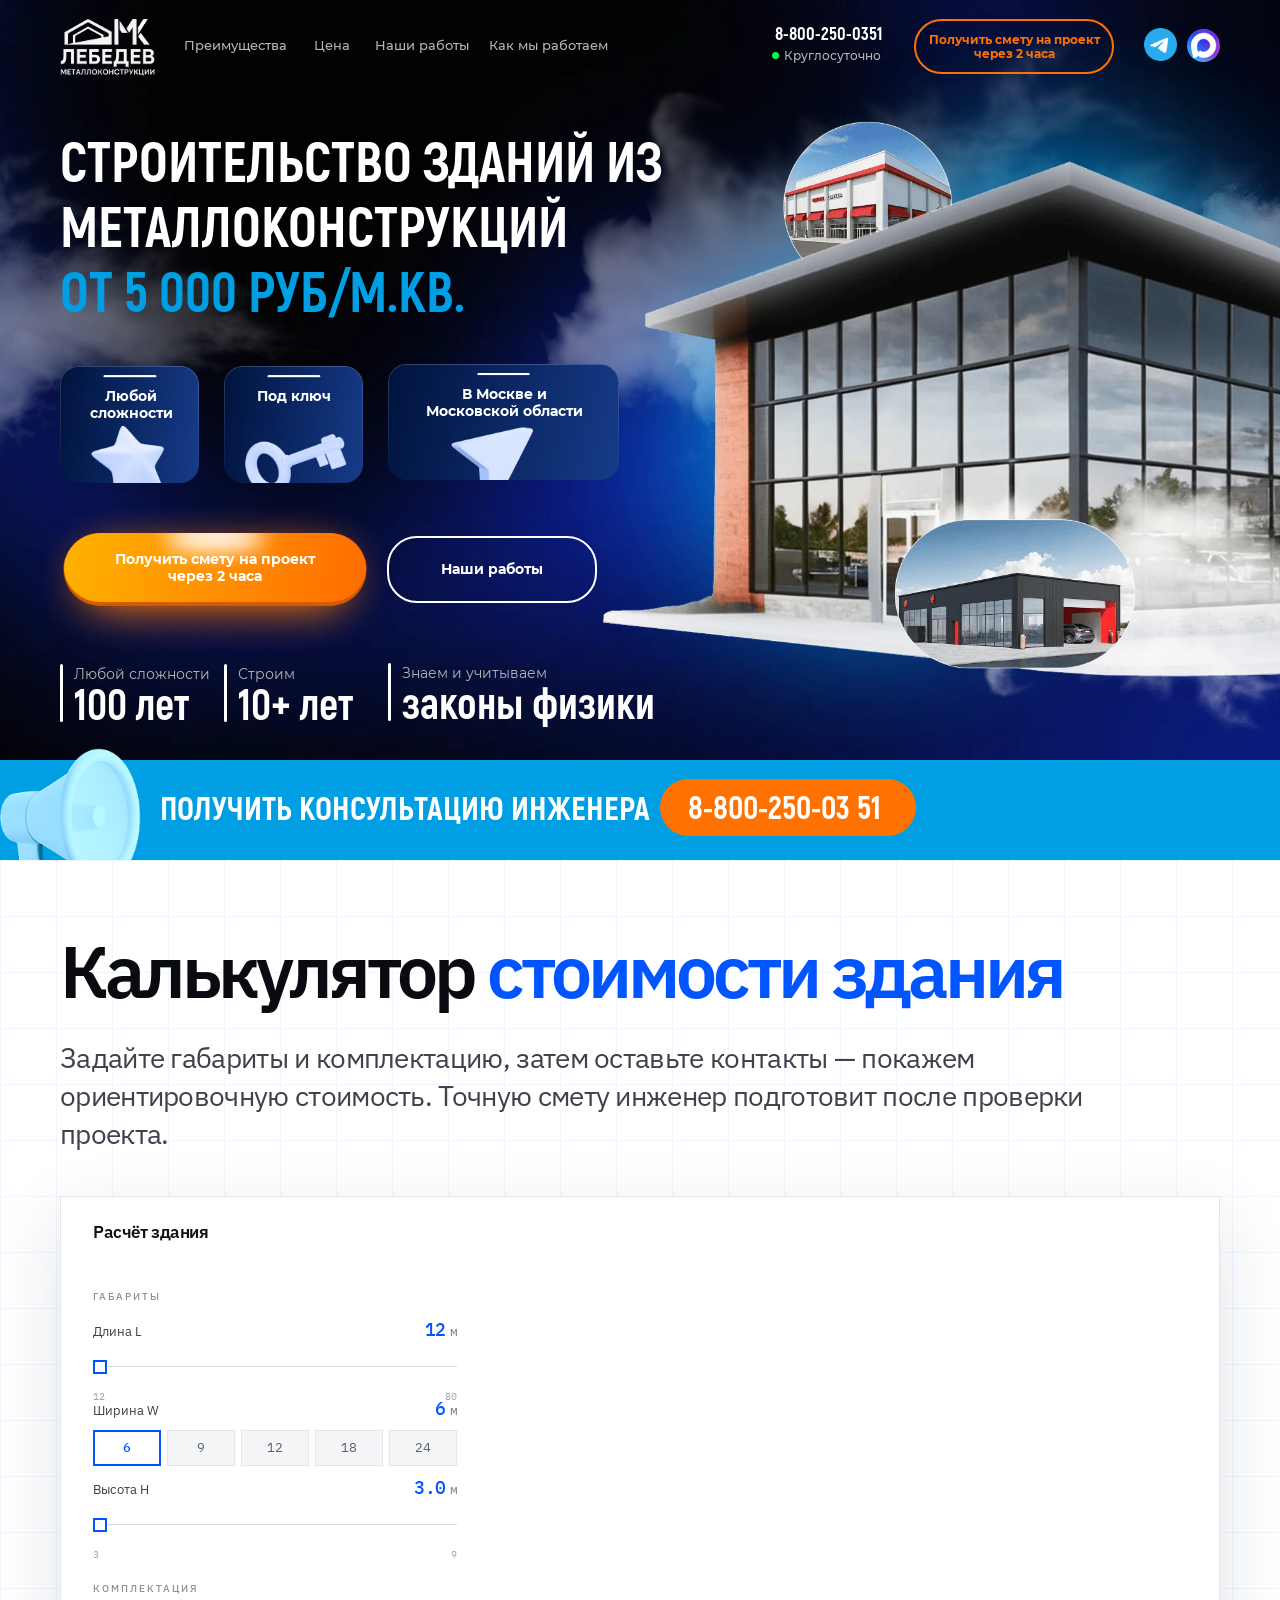
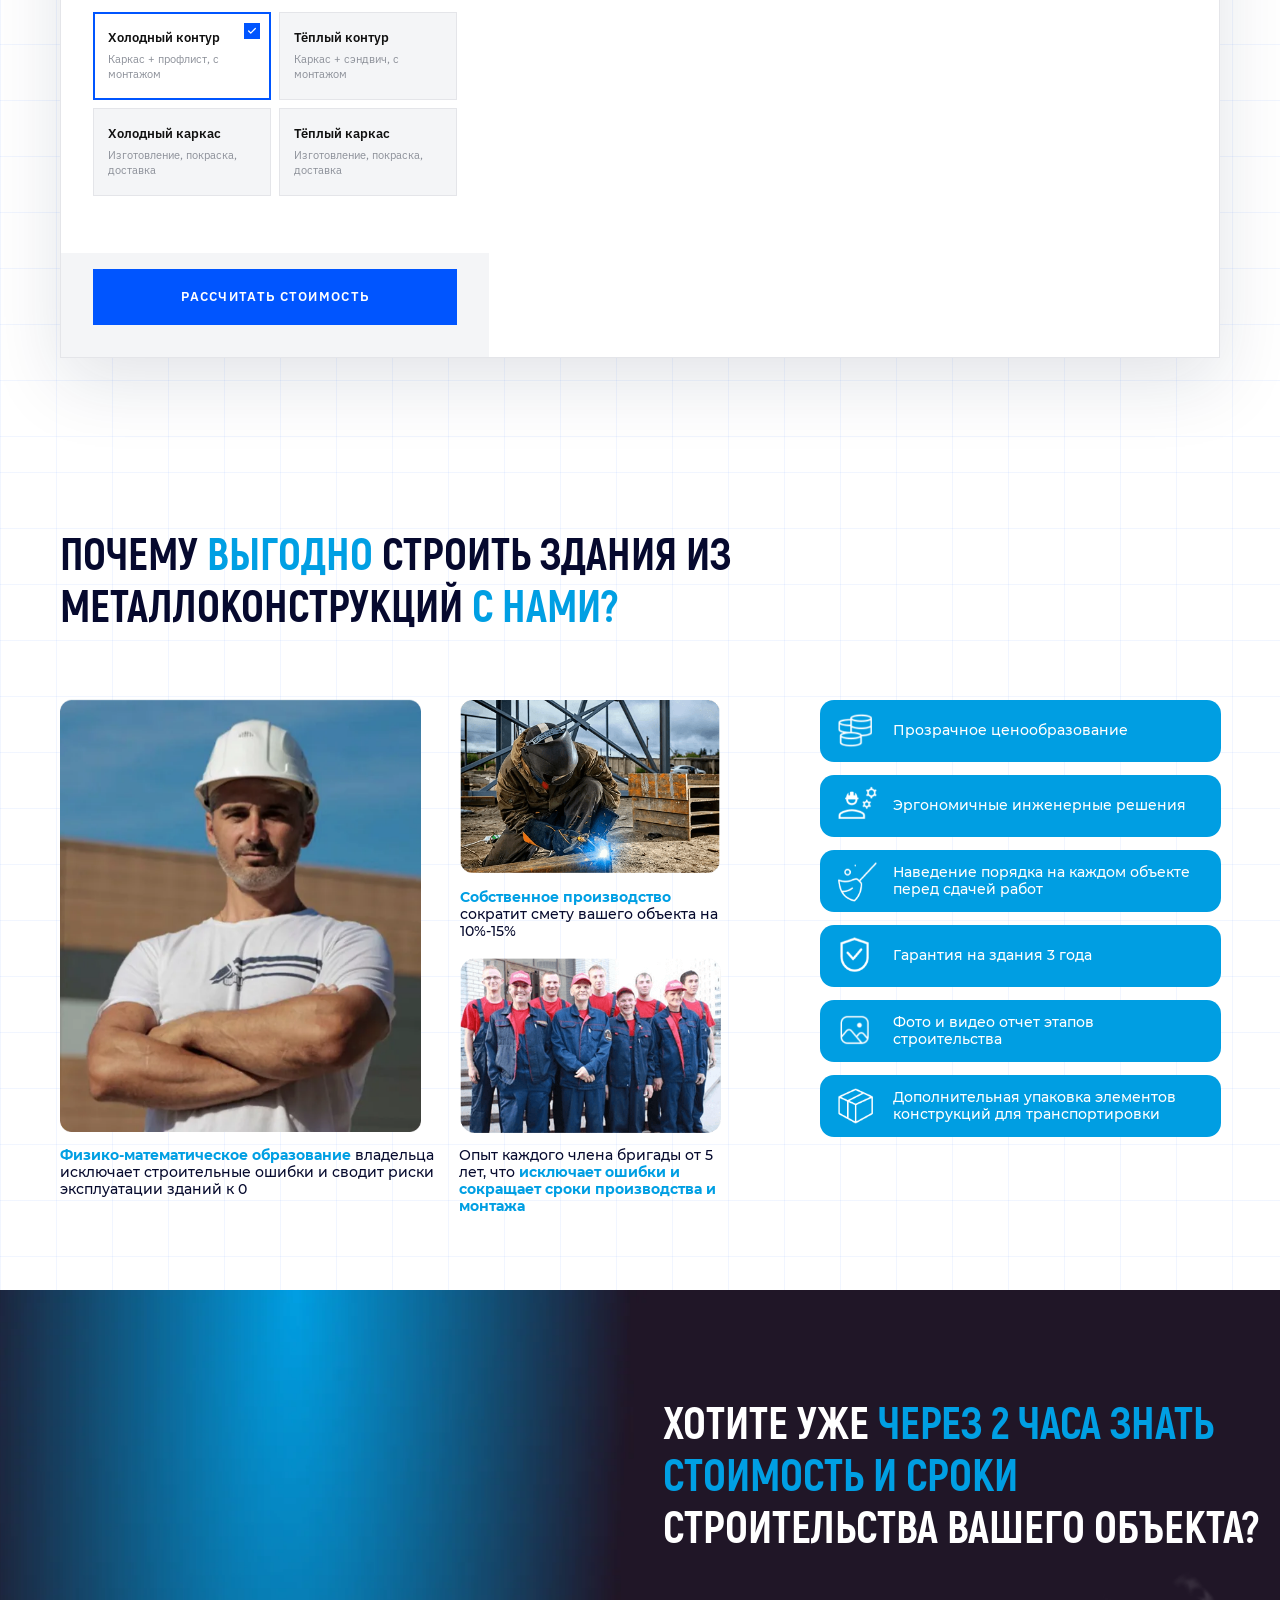
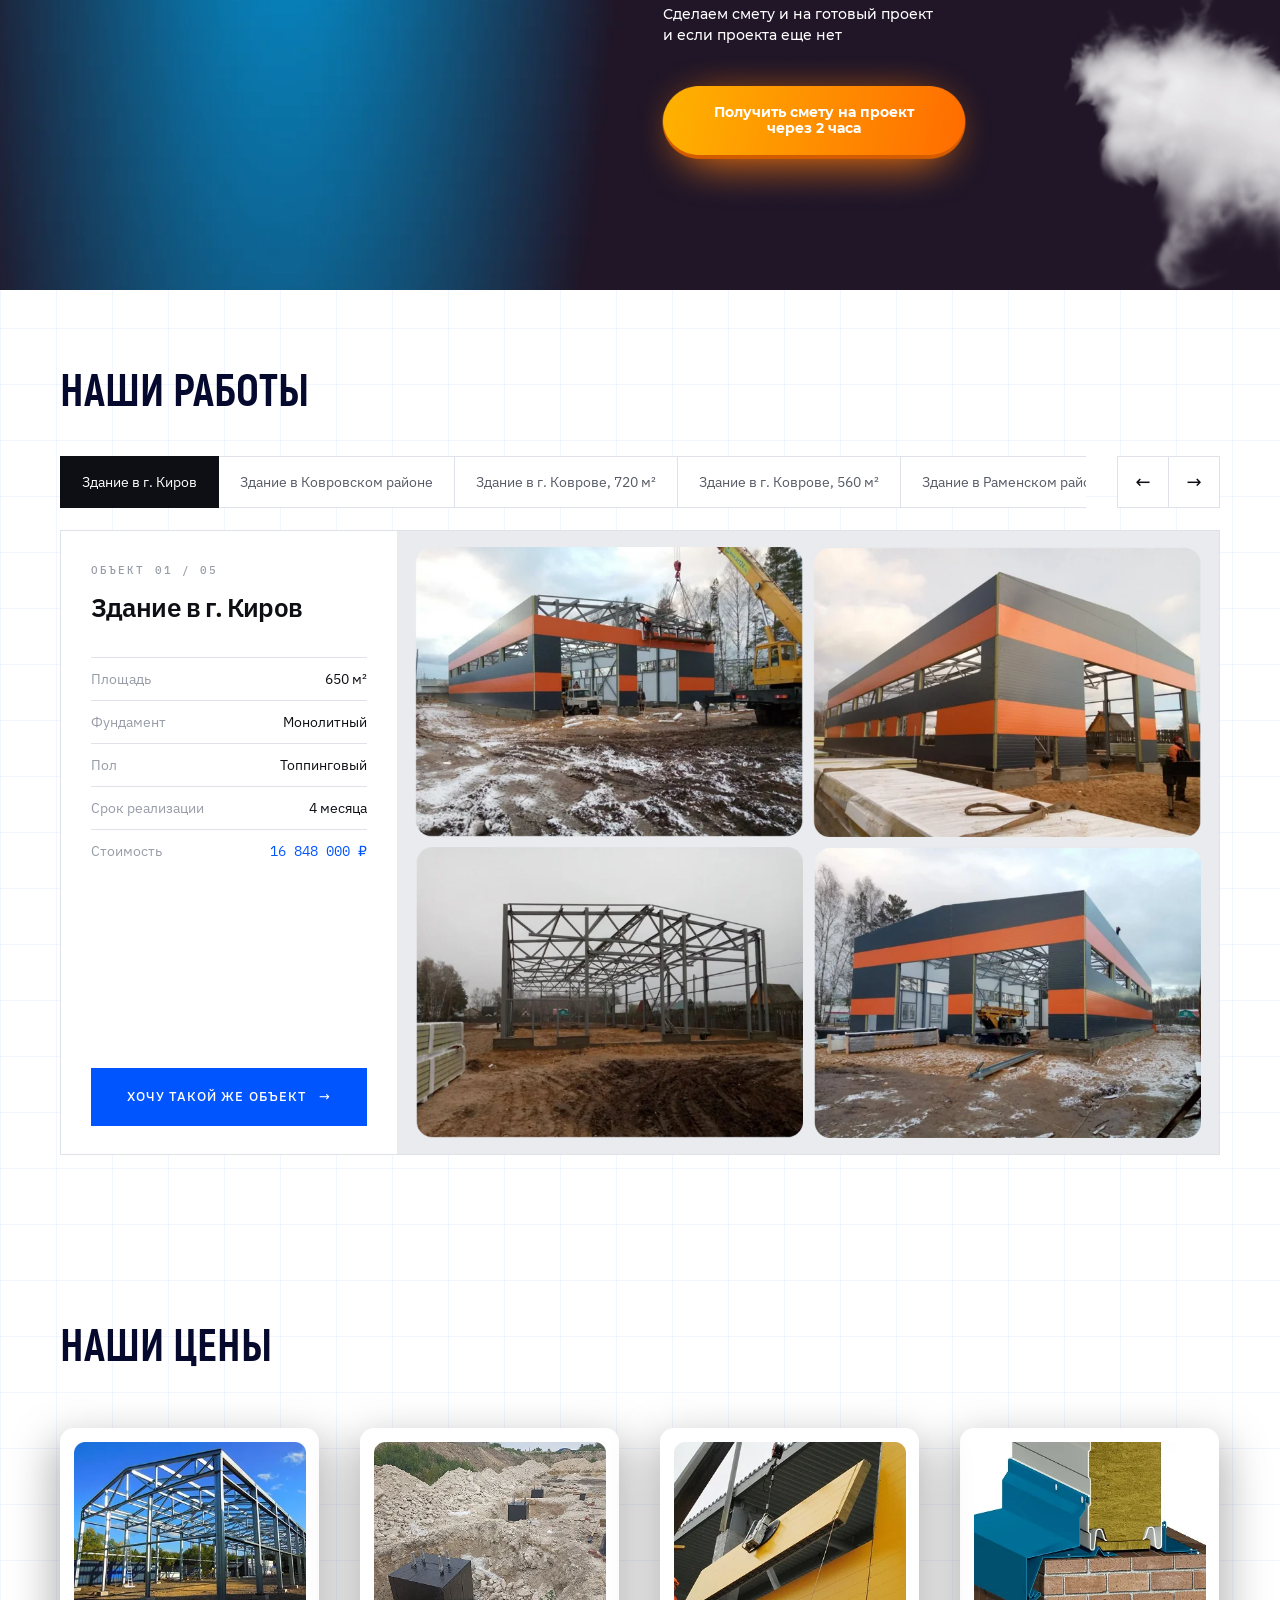
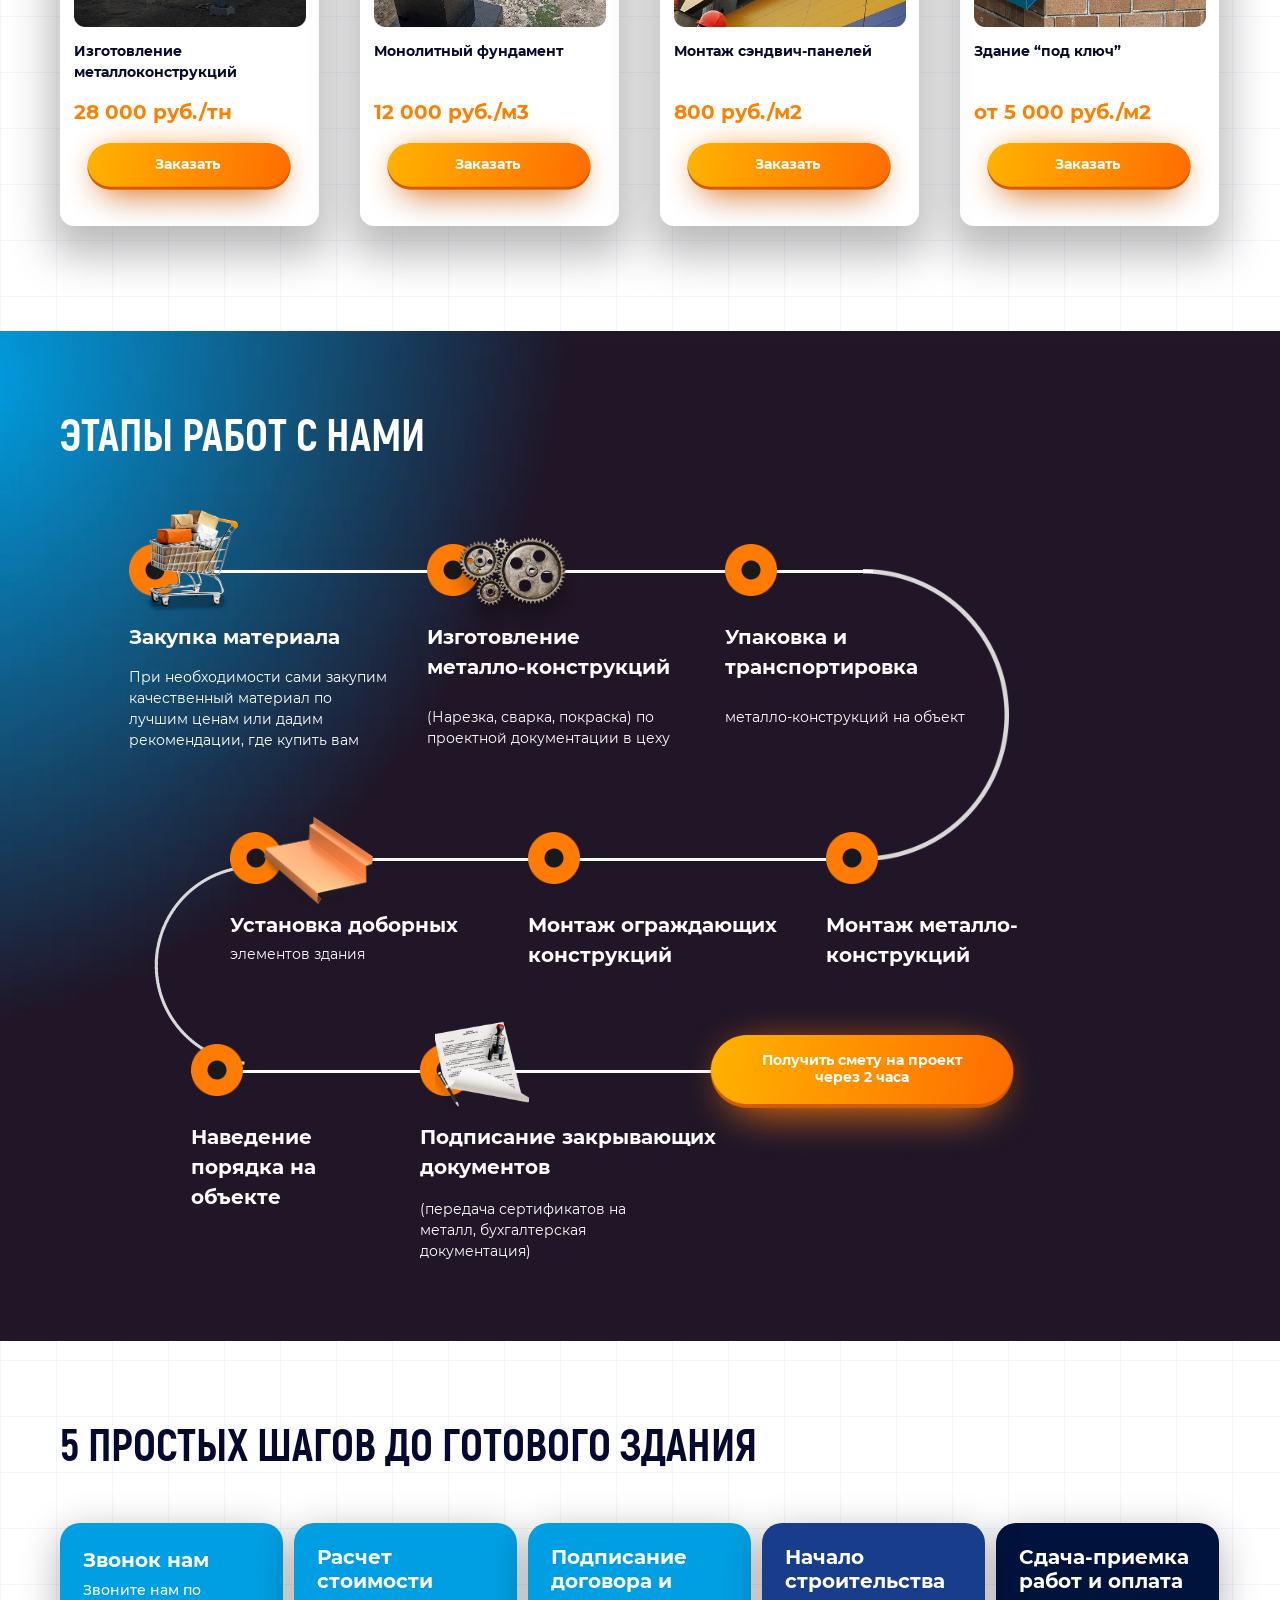
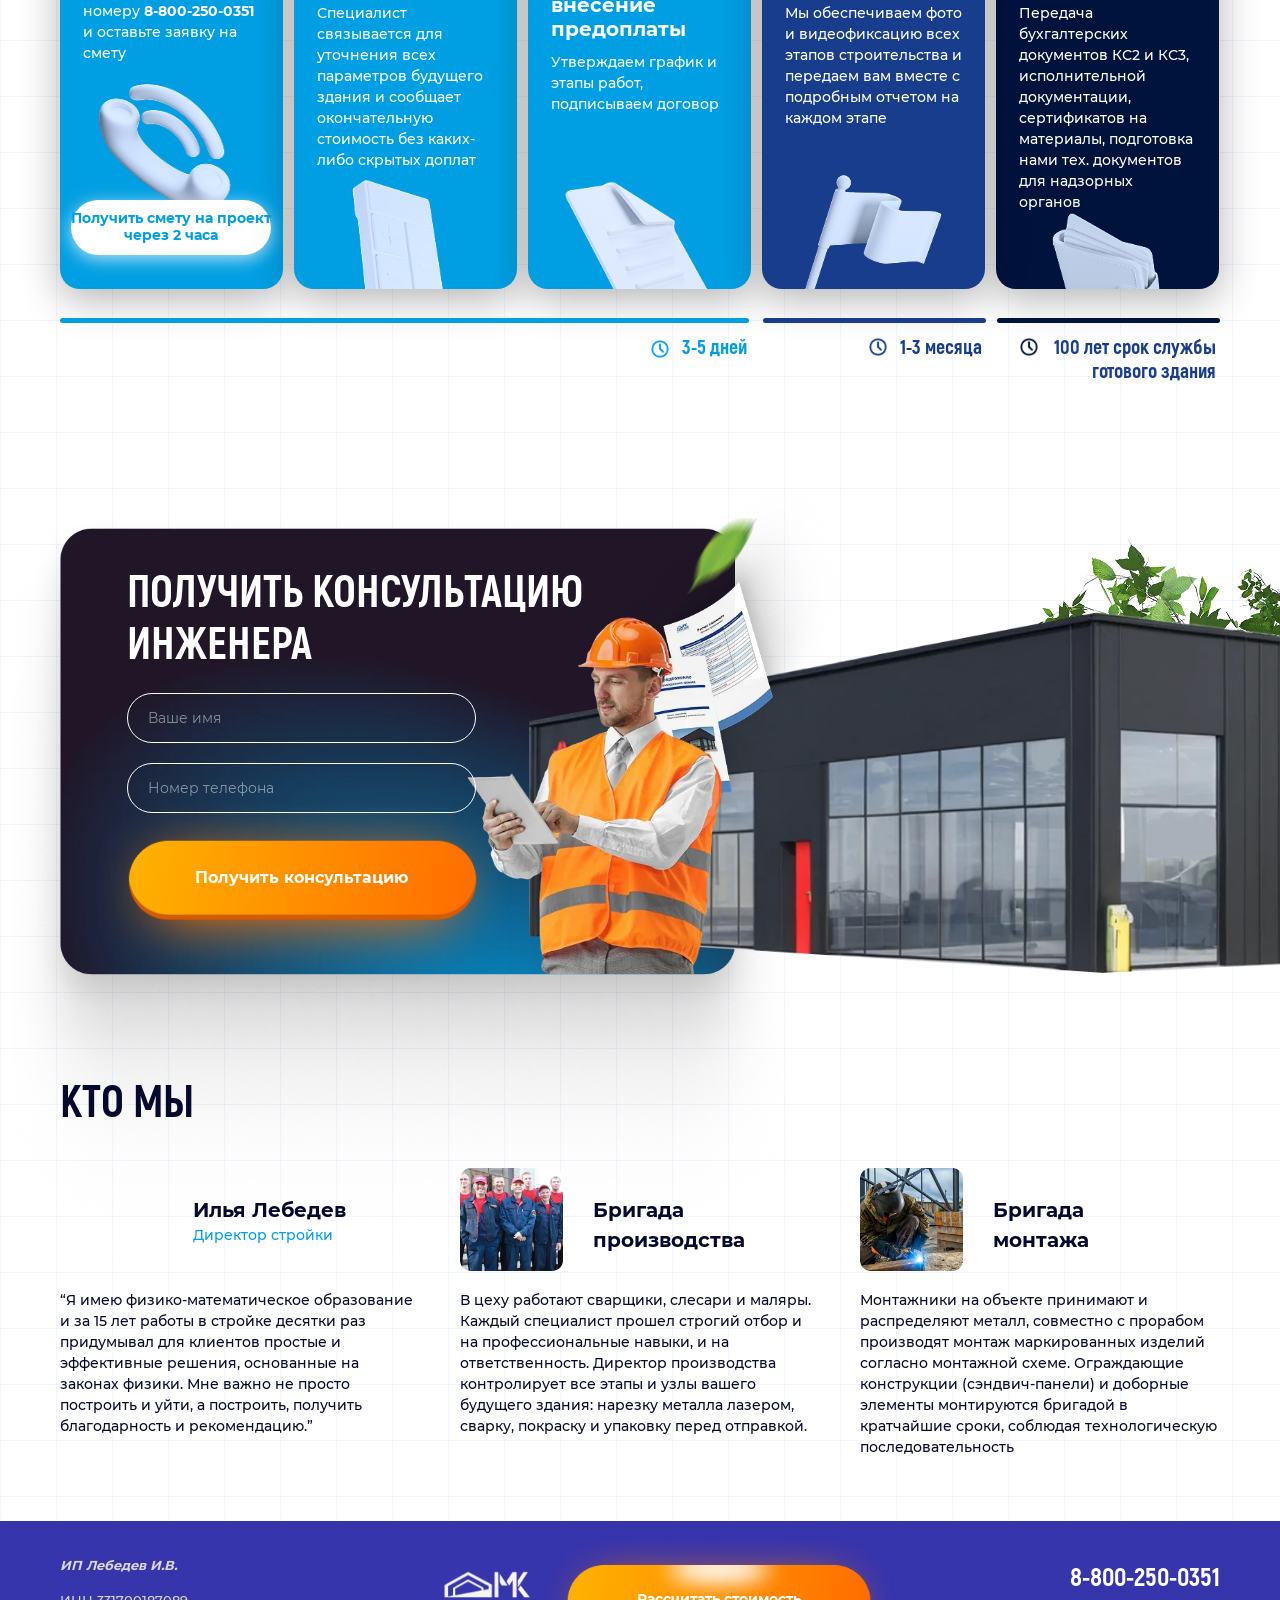
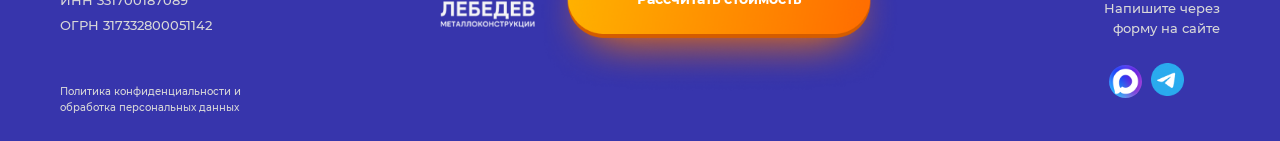
==== commit 79d83266: "Publish Yandex Cloud lead management" ====
--- a/index.html
+++ b/index.html
@@ -80,8 +80,8 @@
 window.ws_OnGeneratorSendLead = function(data) {send_ct_envybox('Генератор Envybox', data);}
 window.ws_OnChatFirstMessage = function(data) {window.ct('goal', 'envy_ms');}
 </script> <!-- calltouch requsest --><!-- nominify end --><script type="text/javascript">window.dataLayer=window.dataLayer||[];</script> <script type="text/javascript">(function() {if((/bot|google|yandex|baidu|bing|msn|duckduckbot|teoma|slurp|crawler|spider|robot|crawling|facebook/i.test(navigator.userAgent))===false&&typeof(sessionStorage)!='undefined'&&sessionStorage.getItem('visited')!=='y'&&document.visibilityState){var style=document.createElement('style');style.type='text/css';style.innerHTML='@media screen and (min-width: 980px) {.t-records {opacity: 0;}.t-records_animated {-webkit-transition: opacity ease-in-out .2s;-moz-transition: opacity ease-in-out .2s;-o-transition: opacity ease-in-out .2s;transition: opacity ease-in-out .2s;}.t-records.t-records_visible {opacity: 1;}}';document.getElementsByTagName('head')[0].appendChild(style);function t_setvisRecs(){var alr=document.querySelectorAll('.t-records');Array.prototype.forEach.call(alr,function(el) {el.classList.add("t-records_animated");});setTimeout(function() {Array.prototype.forEach.call(alr,function(el) {el.classList.add("t-records_visible");});sessionStorage.setItem("visited","y");},400);}
-document.addEventListener('DOMContentLoaded',t_setvisRecs);}})();</script><link rel="stylesheet" href="[data-uri]" type="text/css" media="all" />  <script type="module" crossorigin src="/assets/main-D_kgVfOv.js"></script>
-  <link rel="modulepreload" crossorigin href="/assets/calculator-0TzzSrVf.js">
+document.addEventListener('DOMContentLoaded',t_setvisRecs);}})();</script><link rel="stylesheet" href="[data-uri]" type="text/css" media="all" />  <script type="module" crossorigin src="/assets/main-DmzlNmoG.js"></script>
+  <link rel="modulepreload" crossorigin href="/assets/calculator-Bp9e5gsa.js">
   <link rel="stylesheet" crossorigin href="/assets/calculator-DmdDq4Le.css">
   <link rel="stylesheet" crossorigin href="/assets/main-CkCjSXBp.css">
 </head> <body class="t-body" style="margin:0;"> <!--allrecords--> <div id="allrecords" class="t-records" data-hook="blocks-collection-content-node" data-tilda-project-id="12249499" data-tilda-page-id="63526265" data-tilda-formskey="489d2e240f22559cfb64c63d12249499" data-tilda-cookie="no" data-tilda-lazy="yes" data-tilda-root-zone="com" data-tilda-project-headcode="yes"> <div id="rec868488221" class="r t-rec" style=" " data-animationappear="off" data-record-type="396"> <!-- T396 --> <style>#rec868488221 .t396__artboard {height:860px;background-color:#ffffff;}#rec868488221 .t396__filter {height:860px;}#rec868488221 .t396__carrier{height:860px;background-position:center center;background-attachment:scroll;background-image:url('[data-uri]');background-size:cover;background-repeat:no-repeat;}@media screen and (max-width:1199px) {#rec868488221 .t396__artboard,#rec868488221 .t396__filter,#rec868488221 .t396__carrier {}#rec868488221 .t396__filter {}#rec868488221 .t396__carrier {background-attachment:scroll;}}@media screen and (max-width:959px) {#rec868488221 .t396__artboard,#rec868488221 .t396__filter,#rec868488221 .t396__carrier {}#rec868488221 .t396__filter {}#rec868488221 .t396__carrier {background-attachment:scroll;}}@media screen and (max-width:639px) {#rec868488221 .t396__artboard,#rec868488221 .t396__filter,#rec868488221 .t396__carrier {height:810px;}#rec868488221 .t396__filter {}#rec868488221 .t396__carrier {background-attachment:scroll;}}@media screen and (max-width:479px) {#rec868488221 .t396__artboard,#rec868488221 .t396__filter,#rec868488221 .t396__carrier {height:1060px;}#rec868488221 .t396__filter {}#rec868488221 .t396__carrier {background-attachment:scroll;}}#rec868488221 .tn-elem[data-elem-id="1739959484264"]{z-index:4;top:calc(860px - 100px + 0px);left:calc(50% - 9800% + 0px);width:19600%;height:100px;}#rec868488221 .tn-elem[data-elem-id="1739959484264"] .tn-atom {border-radius:0px 0px 0px 0px;background-color:#009fe3;background-position:center center;border-color:transparent ;border-style:solid;}@media screen and (max-width:1199px) {#rec868488221 .tn-elem[data-elem-id="1739959484264"] {top:calc(860px - 100px + 0px);left:calc(50% - 9800% + 0px);}}@media screen and (max-width:959px) {#rec868488221 .tn-elem[data-elem-id="1739959484264"] {top:calc(860px - 100px + 0px);left:calc(50% - 9800% + 0px);}}@media screen and (max-width:639px) {#rec868488221 .tn-elem[data-elem-id="1739959484264"] {top:calc(860px - 100px + 0px);left:calc(50% - 9800% + 0px);height:130px;}}@media screen and (max-width:479px) {#rec868488221 .tn-elem[data-elem-id="1739959484264"] {top:calc(860px - 100px + 0px);left:calc(50% - 9800% + 0px);width:100%;height:108px;}}#rec868488221 .tn-elem[data-elem-id="1739966336444"]{z-index:5;top:779px;left:calc(50% - 600px + 620px);width:256px;height:57px;}#rec868488221 .tn-elem[data-elem-id="1739966336444"] .tn-atom {border-radius:50px 50px 50px 50px;background-color:#ff7201;background-position:center center;border-color:transparent ;border-style:solid;}@media screen and (max-width:1199px) {#rec868488221 .tn-elem[data-elem-id="1739966336444"] {top:780px;left:calc(50% - 480px + 695px);}}@media screen and (max-width:959px) {#rec868488221 .tn-elem[data-elem-id="1739966336444"] {top:781px;left:calc(50% - 320px + 442px);width:187px;}}@media screen and (max-width:639px) {#rec868488221 .tn-elem[data-elem-id="1739966336444"] {top:732px;left:calc(50% - 240px + 216px);}}@media screen and (max-width:479px) {#rec868488221 .tn-elem[data-elem-id="1739966336444"] {top:1003px;left:calc(50% - 160px + 119px);width:163px;height:33px;}}#rec868488221 .tn-elem[data-elem-id="1739959676302"]{color:#ffffff;z-index:6;top:791px;left:calc(50% - 600px + 120px);width:546px;height:38px;}#rec868488221 .tn-elem[data-elem-id="1739959676302"] .tn-atom {vertical-align:middle;color:#ffffff;font-size:32px;font-family:'AkrobatMontserrat',Arial,sans-serif;line-height:1.2;font-weight:600;text-transform:uppercase;background-position:center center;border-color:transparent ;border-style:solid;}@media screen and (max-width:1199px) {#rec868488221 .tn-elem[data-elem-id="1739959676302"] {top:786px;left:calc(50% - 480px + 168px);width:517px;height:auto;}}@media screen and (max-width:959px) {#rec868488221 .tn-elem[data-elem-id="1739959676302"] {top:780px;left:calc(50% - 320px + 170px);width:263px;height:auto;}#rec868488221 .tn-elem[data-elem-id="1739959676302"] .tn-atom{font-size:22px;background-size:cover;}}@media screen and (max-width:639px) {#rec868488221 .tn-elem[data-elem-id="1739959676302"] {top:694px;left:calc(50% - 240px + 150px);width:320px;height:auto;}#rec868488221 .tn-elem[data-elem-id="1739959676302"] .tn-atom{font-size:20px;background-size:cover;}}@media screen and (max-width:479px) {#rec868488221 .tn-elem[data-elem-id="1739959676302"] {top:969px;left:calc(50% - 160px + 8px);width:304px;height:auto;}#rec868488221 .tn-elem[data-elem-id="1739959676302"] {text-align:center;}#rec868488221 .tn-elem[data-elem-id="1739959676302"] .tn-atom{font-size:16px;background-size:cover;}}#rec868488221 .tn-elem[data-elem-id="1739959744365"]{color:#ffffff;z-index:7;top:790px;left:calc(50% - 600px + 648px);width:208px;height:38px;}#rec868488221 .tn-elem[data-elem-id="1739959744365"] .tn-atom {vertical-align:middle;color:#ffffff;font-size:32px;font-family:'AkrobatMontserrat',Arial,sans-serif;line-height:1.2;font-weight:600;text-transform:uppercase;background-position:center center;border-color:transparent ;border-style:solid;}@media screen and (max-width:1199px) {#rec868488221 .tn-elem[data-elem-id="1739959744365"] {top:792px;left:calc(50% - 480px + 723px);height:auto;}}@media screen and (max-width:959px) {#rec868488221 .tn-elem[data-elem-id="1739959744365"] {top:797px;left:calc(50% - 320px + 469px);width:142px;height:auto;}#rec868488221 .tn-elem[data-elem-id="1739959744365"] .tn-atom{font-size:22px;background-size:cover;}}@media screen and (max-width:639px) {#rec868488221 .tn-elem[data-elem-id="1739959744365"] {top:749px;left:calc(50% - 240px + 239px);width:142px;height:auto;}}@media screen and (max-width:479px) {#rec868488221 .tn-elem[data-elem-id="1739959744365"] {top:1008px;left:calc(50% - 160px + 119px);width:163px;height:auto;}#rec868488221 .tn-elem[data-elem-id="1739959744365"] {text-align:center;}#rec868488221 .tn-elem[data-elem-id="1739959744365"] .tn-atom{font-size:20px;background-size:cover;}}#rec868488221 .tn-elem[data-elem-id="1739959653386"]{z-index:8;top:calc(860px - 122px + 0px);left:calc(50% - 600px + -56px);width:176px;height:auto;}#rec868488221 .tn-elem[data-elem-id="1739959653386"] .tn-atom {border-radius:0px 0px 0px 0px;background-position:center center;border-color:transparent ;border-style:solid;}#rec868488221 .tn-elem[data-elem-id="1739959653386"] .tn-atom__img {border-radius:0px 0px 0px 0px;object-position:center center;}@media screen and (max-width:1199px) {#rec868488221 .tn-elem[data-elem-id="1739959653386"] {top:calc(860px - 122px + 0px);left:calc(50% - 480px + -16px);height:auto;}}@media screen and (max-width:959px) {#rec868488221 .tn-elem[data-elem-id="1739959653386"] {top:calc(860px - 122px + 0px);left:calc(50% - 320px + -16px);height:auto;}}@media screen and (max-width:639px) {#rec868488221 .tn-elem[data-elem-id="1739959653386"] {top:calc(860px - 122px + 0px);left:calc(50% - 240px + -17px);height:auto;}}@media screen and (max-width:479px) {#rec868488221 .tn-elem[data-elem-id="1739959653386"] {top:calc(860px - 122px + 2px);left:calc(50% - 160px + 0px);width:111px;height:auto;}}#rec868488221 .tn-elem[data-elem-id="1739954572817"]{z-index:9;top:128px;left:-430px;width:767px;height:auto;}#rec868488221 .tn-elem[data-elem-id="1739954572817"] .tn-atom {border-radius:0px 0px 0px 0px;background-position:center center;border-color:transparent ;border-style:solid;}#rec868488221 .tn-elem[data-elem-id="1739954572817"] .tn-atom__img {border-radius:0px 0px 0px 0px;object-position:center center;}@media screen and (max-width:1199px) {#rec868488221 .tn-elem[data-elem-id="1739954572817"] {height:auto;}}@media screen and (max-width:959px) {#rec868488221 .tn-elem[data-elem-id="1739954572817"] {top:318px;left:-399px;width:649px;height:auto;}}@media screen and (max-width:639px) {#rec868488221 .tn-elem[data-elem-id="1739954572817"] {height:auto;}}@media screen and (max-width:479px) {#rec868488221 .tn-elem[data-elem-id="1739954572817"] {top:574px;left:-371px;width:528px;height:auto;}}#rec868488221 .tn-elem[data-elem-id="1740122880340"]{z-index:10;top:-16px;left:calc(50% - 600px + -5557px);width:200px;height:auto;}#rec868488221 .tn-elem[data-elem-id="1740122880340"] .tn-atom {border-radius:0px 0px 0px 0px;background-position:center center;border-color:transparent ;border-style:solid;}#rec868488221 .tn-elem[data-elem-id="1740122880340"] .tn-atom__img {border-radius:0px 0px 0px 0px;object-position:center center;}@media screen and (max-width:1199px) {#rec868488221 .tn-elem[data-elem-id="1740122880340"] {top:-486px;left:calc(50% - 480px + -5612px);height:auto;}}@media screen and (max-width:959px) {#rec868488221 .tn-elem[data-elem-id="1740122880340"] {top:-426px;left:calc(50% - 320px + -3222px);height:auto;}}@media screen and (max-width:639px) {#rec868488221 .tn-elem[data-elem-id="1740122880340"] {top:284px;left:calc(50% - 240px + 21px);width:229px;height:auto;}}@media screen and (max-width:479px) {#rec868488221 .tn-elem[data-elem-id="1740122880340"] {top:407px;left:calc(50% - 160px + 10px);width:300px;height:auto;}}#rec868488221 .tn-elem[data-elem-id="1740122934363"]{z-index:11;top:34px;left:calc(50% - 600px + -5548px);width:200px;height:auto;}#rec868488221 .tn-elem[data-elem-id="1740122934363"] .tn-atom {border-radius:0px 0px 0px 0px;background-position:center center;border-color:transparent ;border-style:solid;}#rec868488221 .tn-elem[data-elem-id="1740122934363"] .tn-atom__img {border-radius:0px 0px 0px 0px;object-position:center center;}@media screen and (max-width:1199px) {#rec868488221 .tn-elem[data-elem-id="1740122934363"] {top:-436px;left:calc(50% - 480px + -5603px);height:auto;}}@media screen and (max-width:959px) {#rec868488221 .tn-elem[data-elem-id="1740122934363"] {top:-376px;left:calc(50% - 320px + -3213px);height:auto;}}@media screen and (max-width:639px) {#rec868488221 .tn-elem[data-elem-id="1740122934363"] {top:341px;left:calc(50% - 240px + 21px);width:229px;height:auto;}}@media screen and (max-width:479px) {#rec868488221 .tn-elem[data-elem-id="1740122934363"] {top:343px;left:calc(50% - 160px + 10px);width:300px;height:auto;}}#rec868488221 .tn-elem[data-elem-id="1740122945314"]{z-index:12;top:101px;left:calc(50% - 600px + -5525px);width:200px;height:auto;}#rec868488221 .tn-elem[data-elem-id="1740122945314"] .tn-atom {border-radius:0px 0px 0px 0px;background-position:center center;border-color:transparent ;border-style:solid;}#rec868488221 .tn-elem[data-elem-id="1740122945314"] .tn-atom__img {border-radius:0px 0px 0px 0px;object-position:center center;}@media screen and (max-width:1199px) {#rec868488221 .tn-elem[data-elem-id="1740122945314"] {top:-369px;left:calc(50% - 480px + -5580px);height:auto;}}@media screen and (max-width:959px) {#rec868488221 .tn-elem[data-elem-id="1740122945314"] {top:-309px;left:calc(50% - 320px + -3190px);height:auto;}}@media screen and (max-width:639px) {#rec868488221 .tn-elem[data-elem-id="1740122945314"] {top:393px;left:calc(50% - 240px + 21px);width:229px;height:auto;}}@media screen and (max-width:479px) {#rec868488221 .tn-elem[data-elem-id="1740122945314"] {top:268px;left:calc(50% - 160px + 10px);width:300px;height:auto;}}#rec868488221 .tn-elem[data-elem-id="1740078327239"]{z-index:13;top:10px;left:calc(50% - 600px + 420px);width:1004px;height:auto;}#rec868488221 .tn-elem[data-elem-id="1740078327239"] .tn-atom {border-radius:0px 0px 0px 0px;background-position:center center;border-color:transparent ;border-style:solid;}#rec868488221 .tn-elem[data-elem-id="1740078327239"] .tn-atom__img {border-radius:0px 0px 0px 0px;object-position:center center;}@media screen and (max-width:1199px) {#rec868488221 .tn-elem[data-elem-id="1740078327239"] {height:auto;}}@media screen and (max-width:959px) {#rec868488221 .tn-elem[data-elem-id="1740078327239"] {top:21px;left:calc(50% - 320px + 410px);width:830px;height:auto;}}@media screen and (max-width:639px) {#rec868488221 .tn-elem[data-elem-id="1740078327239"] {height:auto;}}@media screen and (max-width:479px) {#rec868488221 .tn-elem[data-elem-id="1740078327239"] {top:76px;height:auto;}}#rec868488221 .tn-elem[data-elem-id="1739956085281"]{z-index:14;top:-15px;left:calc(50% - 600px + 489px);width:1280px;height:auto;}#rec868488221 .tn-elem[data-elem-id="1739956085281"] .tn-atom {border-radius:0px 0px 0px 0px;background-position:center center;border-color:transparent ;border-style:solid;}#rec868488221 .tn-elem[data-elem-id="1739956085281"] .tn-atom__img {border-radius:0px 0px 0px 0px;object-position:center center;}@media screen and (max-width:1199px) {#rec868488221 .tn-elem[data-elem-id="1739956085281"] {top:52px;left:calc(50% - 480px + 420px);width:1190px;height:auto;}}@media screen and (max-width:959px) {#rec868488221 .tn-elem[data-elem-id="1739956085281"] {top:209px;left:calc(50% - 320px + 319px);width:619px;height:auto;}}@media screen and (max-width:639px) {#rec868488221 .tn-elem[data-elem-id="1739956085281"] {top:190px;left:calc(50% - 240px + 230px);width:477px;height:auto;}}@media screen and (max-width:479px) {#rec868488221 .tn-elem[data-elem-id="1739956085281"] {top:622px;left:calc(50% - 160px + -11px);width:416px;height:auto;}}#rec868488221 .tn-elem[data-elem-id="1739957095947"]{z-index:16;top:499px;left:calc(50% - 600px + -9px);width:368px;height:auto;}@media (min-width:1200px) {#rec868488221 .tn-elem.t396__elem--anim-hidden[data-elem-id="1739957095947"] {opacity:0;}}#rec868488221 .tn-elem[data-elem-id="1739957095947"] .tn-atom {border-radius:0px 0px 0px 0px;background-position:center center;border-color:transparent ;border-style:solid;}#rec868488221 .tn-elem[data-elem-id="1739957095947"] .tn-atom__img {border-radius:0px 0px 0px 0px;object-position:center center;}@media screen and (max-width:1199px) {#rec868488221 .tn-elem[data-elem-id="1739957095947"] {top:499px;left:calc(50% - 480px + -9px);height:auto;}}@media screen and (max-width:959px) {#rec868488221 .tn-elem[data-elem-id="1739957095947"] {top:518px;left:calc(50% - 320px + -9px);height:auto;}}@media screen and (max-width:639px) {#rec868488221 .tn-elem[data-elem-id="1739957095947"] {top:441px;left:calc(50% - 240px + -21px);width:336px;height:auto;}}@media screen and (max-width:479px) {#rec868488221 .tn-elem[data-elem-id="1739957095947"] {top:458px;left:calc(50% - 160px + -21px);width:361px;height:auto;}}#rec868488221 .tn-elem[data-elem-id="1739957030483"]{color:#ffffff;text-align:center;z-index:17;top:531px;left:calc(50% - 600px + 53px);width:244px;height:73px;}#rec868488221 .tn-elem[data-elem-id="1739957030483"] .tn-atom{color:#ffffff;font-size:14px;font-family:'AkrobatMontserrat',Arial,sans-serif;line-height:1.2;font-weight:700;border-width:2px;border-radius:30px 30px 30px 30px;background-position:center center;border-color:transparent ;border-style:solid;transition:background-color 0.2s ease-in-out,color 0.2s ease-in-out,border-color 0.2s ease-in-out;}@media screen and (max-width:1199px) {#rec868488221 .tn-elem[data-elem-id="1739957030483"] {top:531px;left:calc(50% - 480px + 53px);}}@media screen and (max-width:959px) {#rec868488221 .tn-elem[data-elem-id="1739957030483"] {top:550px;left:calc(50% - 320px + 53px);}}@media screen and (max-width:639px) {#rec868488221 .tn-elem[data-elem-id="1739957030483"] {top:470px;left:calc(50% - 240px + 35px);width:222px;height:67px;}}@media screen and (max-width:479px) {#rec868488221 .tn-elem[data-elem-id="1739957030483"] {top:490px;left:calc(50% - 160px + 40px);width:239px;height:73px;}}#rec868488221 .tn-elem[data-elem-id="1739945028538"]{z-index:18;top:19px;left:calc(50% - 600px + 20px);width:95px;height:auto;}#rec868488221 .tn-elem[data-elem-id="1739945028538"] .tn-atom {border-radius:0px 0px 0px 0px;background-position:center center;border-color:transparent ;border-style:solid;}#rec868488221 .tn-elem[data-elem-id="1739945028538"] .tn-atom__img {border-radius:0px 0px 0px 0px;object-position:center center;}@media screen and (max-width:1199px) {#rec868488221 .tn-elem[data-elem-id="1739945028538"] {height:auto;}}@media screen and (max-width:959px) {#rec868488221 .tn-elem[data-elem-id="1739945028538"] {top:27px;left:calc(50% - 320px + 25px);width:73px;height:auto;}}@media screen and (max-width:639px) {#rec868488221 .tn-elem[data-elem-id="1739945028538"] {height:auto;}}@media screen and (max-width:479px) {#rec868488221 .tn-elem[data-elem-id="1739945028538"] {top:-43px;left:calc(50% - 160px + -3257px);width:51px;height:auto;}}#rec868488221 .tn-elem[data-elem-id="1739945090197"]{color:#b6b6b5;text-align:center;z-index:19;top:35px;left:calc(50% - 600px + 446px);width:124px;height:auto;}#rec868488221 .tn-elem[data-elem-id="1739945090197"] .tn-atom {vertical-align:middle;color:#b6b6b5;font-size:13px;font-family:'AkrobatMontserrat',Arial,sans-serif;line-height:1.55;font-weight:500;background-position:center center;border-color:transparent ;border-style:solid;}@media screen and (max-width:1199px) {#rec868488221 .tn-elem[data-elem-id="1739945090197"] {top:-652px;left:calc(50% - 480px + -5101px);height:auto;}#rec868488221 .tn-elem[data-elem-id="1739945090197"] {text-align:left;}#rec868488221 .tn-elem[data-elem-id="1739945090197"] .tn-atom{font-size:10px;background-size:cover;}}@media screen and (max-width:959px) {#rec868488221 .tn-elem[data-elem-id="1739945090197"] {top:-461px;left:calc(50% - 320px + -3286px);height:auto;}}@media screen and (max-width:639px) {#rec868488221 .tn-elem[data-elem-id="1739945090197"] {top:-617px;left:calc(50% - 240px + -5469px);height:auto;}}@media screen and (max-width:479px) {}#rec868488221 .tn-elem[data-elem-id="1739945448842"]{color:#b6b6b5;text-align:center;z-index:20;top:35px;left:calc(50% - 600px + 139px);width:113px;height:auto;}#rec868488221 .tn-elem[data-elem-id="1739945448842"] .tn-atom {vertical-align:middle;color:#b6b6b5;font-size:13px;font-family:'AkrobatMontserrat',Arial,sans-serif;line-height:1.55;font-weight:500;background-position:center center;border-color:transparent ;border-style:solid;}@media screen and (max-width:1199px) {#rec868488221 .tn-elem[data-elem-id="1739945448842"] {top:-637px;left:calc(50% - 480px + -5371px);width:113px;height:auto;}#rec868488221 .tn-elem[data-elem-id="1739945448842"] {text-align:left;}#rec868488221 .tn-elem[data-elem-id="1739945448842"] .tn-atom{font-size:10px;background-size:cover;}}@media screen and (max-width:959px) {#rec868488221 .tn-elem[data-elem-id="1739945448842"] {top:-461px;left:calc(50% - 320px + -3191px);height:auto;}}@media screen and (max-width:639px) {#rec868488221 .tn-elem[data-elem-id="1739945448842"] {top:-617px;left:calc(50% - 240px + -5374px);height:auto;}}@media screen and (max-width:479px) {}#rec868488221 .tn-elem[data-elem-id="1739945764813"]{color:#b6b6b5;z-index:22;top:46px;left:calc(50% - 600px + 744px);width:110px;height:auto;}#rec868488221 .tn-elem[data-elem-id="1739945764813"] .tn-atom {vertical-align:middle;color:#b6b6b5;font-size:12px;font-family:'AkrobatMontserrat',Arial,sans-serif;line-height:1.55;font-weight:500;background-position:center center;border-color:transparent ;border-style:solid;}@media screen and (max-width:1199px) {#rec868488221 .tn-elem[data-elem-id="1739945764813"] {top:46px;left:calc(50% - 480px + 487px);width:110px;height:auto;}}@media screen and (max-width:959px) {#rec868488221 .tn-elem[data-elem-id="1739945764813"] {top:51px;left:calc(50% - 320px + 181px);height:auto;}}@media screen and (max-width:639px) {#rec868488221 .tn-elem[data-elem-id="1739945764813"] {top:46px;left:calc(50% - 240px + 268px);width:110px;height:auto;}}@media screen and (max-width:479px) {#rec868488221 .tn-elem[data-elem-id="1739945764813"] {top:41px;left:calc(50% - 160px + 29px);height:auto;}}#rec868488221 .tn-elem[data-elem-id="1739945714638"]{color:#ffffff;text-align:center;z-index:23;top:21px;left:calc(50% - 600px + 715px);width:147px;height:auto;}#rec868488221 .tn-elem[data-elem-id="1739945714638"] .tn-atom {vertical-align:middle;color:#ffffff;font-size:18px;font-family:'AkrobatMontserrat',Arial,sans-serif;line-height:1.55;font-weight:600;background-position:center center;border-color:transparent ;border-style:solid;}@media screen and (max-width:1199px) {#rec868488221 .tn-elem[data-elem-id="1739945714638"] {top:21px;left:calc(50% - 480px + 458px);width:147px;height:auto;}}@media screen and (max-width:959px) {#rec868488221 .tn-elem[data-elem-id="1739945714638"] {top:26px;left:calc(50% - 320px + 152px);height:auto;}}@media screen and (max-width:639px) {#rec868488221 .tn-elem[data-elem-id="1739945714638"] {top:21px;left:calc(50% - 240px + 239px);width:147px;height:auto;}}@media screen and (max-width:479px) {#rec868488221 .tn-elem[data-elem-id="1739945714638"] {top:16px;left:calc(50% - 160px + 0px);height:auto;}}#rec868488221 .tn-elem[data-elem-id="1739945791641"]{z-index:24;top:52px;left:calc(50% - 600px + 732px);width:7px;height:7px;}#rec868488221 .tn-elem[data-elem-id="1739945791641"] .tn-atom {border-radius:3000px 3000px 3000px 3000px;background-color:#00ff44;background-position:center center;border-color:transparent ;border-style:solid;}@media screen and (max-width:1199px) {#rec868488221 .tn-elem[data-elem-id="1739945791641"] {top:52px;left:calc(50% - 480px + 475px);}}@media screen and (max-width:959px) {#rec868488221 .tn-elem[data-elem-id="1739945791641"] {top:57px;left:calc(50% - 320px + 169px);}}@media screen and (max-width:639px) {#rec868488221 .tn-elem[data-elem-id="1739945791641"] {top:52px;left:calc(50% - 240px + 256px);}}@media screen and (max-width:479px) {#rec868488221 .tn-elem[data-elem-id="1739945791641"] {top:47px;left:calc(50% - 160px + 17px);}}#rec868488221 .tn-elem[data-elem-id="1739945462230"]{color:#b6b6b5;text-align:center;z-index:25;top:35px;left:calc(50% - 600px + 272px);width:39px;height:auto;}#rec868488221 .tn-elem[data-elem-id="1739945462230"] .tn-atom {vertical-align:middle;color:#b6b6b5;font-size:13px;font-family:'AkrobatMontserrat',Arial,sans-serif;line-height:1.55;font-weight:500;background-position:center center;border-color:transparent ;border-style:solid;}@media screen and (max-width:1199px) {#rec868488221 .tn-elem[data-elem-id="1739945462230"] {top:-637px;left:calc(50% - 480px + -5266px);height:auto;}#rec868488221 .tn-elem[data-elem-id="1739945462230"] {text-align:left;}#rec868488221 .tn-elem[data-elem-id="1739945462230"] .tn-atom{font-size:10px;background-size:cover;}}@media screen and (max-width:959px) {#rec868488221 .tn-elem[data-elem-id="1739945462230"] {top:-461px;left:calc(50% - 320px + -3087px);height:auto;}}@media screen and (max-width:639px) {#rec868488221 .tn-elem[data-elem-id="1739945462230"] {top:-617px;left:calc(50% - 240px + -5270px);height:auto;}}@media screen and (max-width:479px) {}#rec868488221 .tn-elem[data-elem-id="1739945509383"]{color:#b6b6b5;text-align:center;z-index:26;top:35px;left:calc(50% - 600px + 331px);width:102px;height:auto;}#rec868488221 .tn-elem[data-elem-id="1739945509383"] .tn-atom {vertical-align:middle;color:#b6b6b5;font-size:13px;font-family:'AkrobatMontserrat',Arial,sans-serif;line-height:1.55;font-weight:500;background-position:center center;border-color:transparent ;border-style:solid;}@media screen and (max-width:1199px) {#rec868488221 .tn-elem[data-elem-id="1739945509383"] {top:-637px;left:calc(50% - 480px + -5216px);width:102px;height:auto;}#rec868488221 .tn-elem[data-elem-id="1739945509383"] {text-align:left;}#rec868488221 .tn-elem[data-elem-id="1739945509383"] .tn-atom{font-size:10px;background-size:cover;}}@media screen and (max-width:959px) {#rec868488221 .tn-elem[data-elem-id="1739945509383"] {top:-461px;left:calc(50% - 320px + -3036px);width:102px;height:auto;}}@media screen and (max-width:639px) {#rec868488221 .tn-elem[data-elem-id="1739945509383"] {top:-617px;left:calc(50% - 240px + -5219px);height:auto;}}@media screen and (max-width:479px) {}#rec868488221 .tn-elem[data-elem-id="1739945671015"]{z-index:27;top:28px;left:calc(50% - 600px + 1104px);width:33px;height:auto;}@media (min-width:1200px) {#rec868488221 .tn-elem.t396__elem--anim-hidden[data-elem-id="1739945671015"] {opacity:0;}}#rec868488221 .tn-elem[data-elem-id="1739945671015"] .tn-atom {border-radius:0px 0px 0px 0px;background-position:center center;border-color:transparent ;border-style:solid;}#rec868488221 .tn-elem[data-elem-id="1739945671015"] .tn-atom__img {border-radius:0px 0px 0px 0px;object-position:center center;}@media screen and (max-width:1199px) {#rec868488221 .tn-elem[data-elem-id="1739945671015"] {top:27px;left:calc(50% - 480px + 877px);width:33px;height:auto;}}@media screen and (max-width:959px) {#rec868488221 .tn-elem[data-elem-id="1739945671015"] {top:31px;left:calc(50% - 320px + 550px);height:auto;}}@media screen and (max-width:639px) {#rec868488221 .tn-elem[data-elem-id="1739945671015"] {top:25px;left:calc(50% - 240px + 184px);height:auto;}}@media screen and (max-width:479px) {#rec868488221 .tn-elem[data-elem-id="1739945671015"] {top:21px;left:calc(50% - 160px + 230px);height:auto;}}#rec868488221 .tn-elem[data-elem-id="1739945865342"]{color:#ff7201;text-align:center;z-index:28;top:19px;left:calc(50% - 600px + 874px);width:200px;height:55px;}#rec868488221 .tn-elem[data-elem-id="1739945865342"] .tn-atom{color:#ff7201;font-size:12px;font-family:'AkrobatMontserrat',Arial,sans-serif;line-height:1.15;font-weight:700;border-width:2px;border-radius:30px 30px 30px 30px;background-position:center center;border-color:#ff7201 ;border-style:solid;transition:background-color 0.2s ease-in-out,color 0.2s ease-in-out,border-color 0.2s ease-in-out;}@media screen and (max-width:1199px) {#rec868488221 .tn-elem[data-elem-id="1739945865342"] {left:calc(50% - 480px + 618px);}}@media screen and (max-width:959px) {#rec868488221 .tn-elem[data-elem-id="1739945865342"] {top:20px;left:calc(50% - 320px + 316px);}}@media screen and (max-width:639px) {#rec868488221 .tn-elem[data-elem-id="1739945865342"] {top:-704px;left:calc(50% - 240px + -5838px);}}@media screen and (max-width:479px) {}#rec868488221 .tn-elem[data-elem-id="1739956780162"]{color:#ffffff;text-align:center;z-index:29;top:536px;left:calc(50% - 600px + 347px);width:210px;height:67px;}#rec868488221 .tn-elem[data-elem-id="1739956780162"] .tn-atom{color:#ffffff;font-size:14px;font-family:'AkrobatMontserrat',Arial,sans-serif;line-height:1.15;font-weight:700;border-width:2px;border-radius:30px 30px 30px 30px;background-position:center center;border-color:#ffffff ;border-style:solid;transition:background-color 0.2s ease-in-out,color 0.2s ease-in-out,border-color 0.2s ease-in-out;}@media (hover),(min-width:0\0) {#rec868488221 .tn-elem[data-elem-id="1739956780162"] .tn-atom:hover {background-color:#ffffff;background-image:none;}#rec868488221 .tn-elem[data-elem-id="1739956780162"] .tn-atom:hover {color:#13357e;}}@media screen and (max-width:1199px) {}@media screen and (max-width:959px) {#rec868488221 .tn-elem[data-elem-id="1739956780162"] {top:555px;}}@media screen and (max-width:639px) {#rec868488221 .tn-elem[data-elem-id="1739956780162"] {top:475px;left:calc(50% - 240px + 300px);width:166px;height:64px;}}@media screen and (max-width:479px) {#rec868488221 .tn-elem[data-elem-id="1739956780162"] {top:584px;left:calc(50% - 160px + 10px);width:299px;height:68px;}}#rec868488221 .tn-elem[data-elem-id="1739946169858"]{color:#ffffff;z-index:30;top:132px;left:calc(50% - 600px + 20px);width:607px;height:auto;}#rec868488221 .tn-elem[data-elem-id="1739946169858"] .tn-atom {vertical-align:middle;color:#ffffff;font-size:54px;font-family:'AkrobatMontserrat',Arial,sans-serif;line-height:1.2;font-weight:600;text-transform:uppercase;background-position:center center;border-color:transparent ;border-style:solid;}@media screen and (max-width:1199px) {}@media screen and (max-width:959px) {#rec868488221 .tn-elem[data-elem-id="1739946169858"] {top:141px;height:auto;}#rec868488221 .tn-elem[data-elem-id="1739946169858"] .tn-atom{font-size:50px;background-size:cover;}}@media screen and (max-width:639px) {#rec868488221 .tn-elem[data-elem-id="1739946169858"] {top:122px;width:450px;height:auto;}#rec868488221 .tn-elem[data-elem-id="1739946169858"] .tn-atom{font-size:38px;background-size:cover;}}@media screen and (max-width:479px) {#rec868488221 .tn-elem[data-elem-id="1739946169858"] {top:102px;left:calc(50% - 160px + 20px);width:281px;height:auto;}#rec868488221 .tn-elem[data-elem-id="1739946169858"] {text-align:center;}#rec868488221 .tn-elem[data-elem-id="1739946169858"] .tn-atom{font-size:30px;background-size:cover;}}#rec868488221 .tn-elem[data-elem-id="1739958876265"]{color:#b6b6b5;z-index:31;top:666px;left:calc(50% - 600px + 34px);width:154px;height:auto;}#rec868488221 .tn-elem[data-elem-id="1739958876265"] .tn-atom {vertical-align:middle;color:#b6b6b5;font-size:14px;font-family:'AkrobatMontserrat',Arial,sans-serif;line-height:1.2;font-weight:400;background-position:center center;border-color:transparent ;border-style:solid;}@media screen and (max-width:1199px) {}@media screen and (max-width:959px) {}@media screen and (max-width:639px) {#rec868488221 .tn-elem[data-elem-id="1739958876265"] {top:576px;left:calc(50% - 240px + 34px);width:113px;height:auto;}#rec868488221 .tn-elem[data-elem-id="1739958876265"] .tn-atom{font-size:10px;background-size:cover;}}@media screen and (max-width:479px) {#rec868488221 .tn-elem[data-elem-id="1739958876265"] {top:871px;left:calc(50% - 160px + 25px);width:76px;height:auto;}}#rec868488221 .tn-elem[data-elem-id="1739959233520"]{color:#ffffff;z-index:32;top:681px;left:calc(50% - 600px + 34px);width:154px;height:auto;}#rec868488221 .tn-elem[data-elem-id="1739959233520"] .tn-atom {vertical-align:middle;color:#ffffff;font-size:42px;font-family:'AkrobatMontserrat',Arial,sans-serif;line-height:1.2;font-weight:600;background-position:center center;border-color:transparent ;border-style:solid;}@media screen and (max-width:1199px) {}@media screen and (max-width:959px) {}@media screen and (max-width:639px) {#rec868488221 .tn-elem[data-elem-id="1739959233520"] {top:591px;left:calc(50% - 240px + 34px);width:100px;height:auto;}#rec868488221 .tn-elem[data-elem-id="1739959233520"] .tn-atom{font-size:25px;background-size:cover;}}@media screen and (max-width:479px) {#rec868488221 .tn-elem[data-elem-id="1739959233520"] {top:898px;left:calc(50% - 160px + 25px);width:76px;height:auto;}#rec868488221 .tn-elem[data-elem-id="1739959233520"] .tn-atom{font-size:18px;background-size:cover;}}#rec868488221 .tn-elem[data-elem-id="1739959961702"]{z-index:33;top:664px;left:calc(50% - 600px + 20px);width:3px;height:58px;}#rec868488221 .tn-elem[data-elem-id="1739959961702"] .tn-atom {border-radius:15px 15px 15px 15px;background-color:#ffffff;background-position:center center;border-color:transparent ;border-style:solid;}@media screen and (max-width:1199px) {#rec868488221 .tn-elem[data-elem-id="1739959961702"] {}}@media screen and (max-width:959px) {#rec868488221 .tn-elem[data-elem-id="1739959961702"] {}}@media screen and (max-width:639px) {#rec868488221 .tn-elem[data-elem-id="1739959961702"] {top:576px;left:calc(50% - 240px + 20px);height:40px;}}@media screen and (max-width:479px) {#rec868488221 .tn-elem[data-elem-id="1739959961702"] {top:870px;left:calc(50% - 160px + 11px);width:3px;height:50px;}}#rec868488221 .tn-elem[data-elem-id="1739964326912"]{color:#b6b6b5;z-index:34;top:666px;left:calc(50% - 600px + 198px);width:154px;height:auto;}#rec868488221 .tn-elem[data-elem-id="1739964326912"] .tn-atom {vertical-align:middle;color:#b6b6b5;font-size:14px;font-family:'AkrobatMontserrat',Arial,sans-serif;line-height:1.2;font-weight:400;background-position:center center;border-color:transparent ;border-style:solid;}@media screen and (max-width:1199px) {}@media screen and (max-width:959px) {}@media screen and (max-width:639px) {#rec868488221 .tn-elem[data-elem-id="1739964326912"] {top:576px;left:calc(50% - 240px + 180px);width:89px;height:auto;}#rec868488221 .tn-elem[data-elem-id="1739964326912"] .tn-atom{font-size:10px;background-size:cover;}}@media screen and (max-width:479px) {#rec868488221 .tn-elem[data-elem-id="1739964326912"] {top:877px;left:calc(50% - 160px + 115px);width:64px;height:auto;}}#rec868488221 .tn-elem[data-elem-id="1739964326931"]{color:#ffffff;z-index:35;top:681px;left:calc(50% - 600px + 198px);width:154px;height:auto;}#rec868488221 .tn-elem[data-elem-id="1739964326931"] .tn-atom {vertical-align:middle;color:#ffffff;font-size:42px;font-family:'AkrobatMontserrat',Arial,sans-serif;line-height:1.2;font-weight:600;background-position:center center;border-color:transparent ;border-style:solid;}@media screen and (max-width:1199px) {}@media screen and (max-width:959px) {}@media screen and (max-width:639px) {#rec868488221 .tn-elem[data-elem-id="1739964326931"] {top:591px;left:calc(50% - 240px + 180px);width:89px;height:auto;}#rec868488221 .tn-elem[data-elem-id="1739964326931"] .tn-atom{font-size:25px;background-size:cover;}}@media screen and (max-width:479px) {#rec868488221 .tn-elem[data-elem-id="1739964326931"] {top:898px;left:calc(50% - 160px + 115px);width:72px;height:auto;}#rec868488221 .tn-elem[data-elem-id="1739964326931"] .tn-atom{font-size:18px;background-size:cover;}}#rec868488221 .tn-elem[data-elem-id="1739964326949"]{z-index:36;top:664px;left:calc(50% - 600px + 184px);width:3px;height:58px;}#rec868488221 .tn-elem[data-elem-id="1739964326949"] .tn-atom {border-radius:15px 15px 15px 15px;background-color:#ffffff;background-position:center center;border-color:transparent ;border-style:solid;}@media screen and (max-width:1199px) {#rec868488221 .tn-elem[data-elem-id="1739964326949"] {}}@media screen and (max-width:959px) {#rec868488221 .tn-elem[data-elem-id="1739964326949"] {}}@media screen and (max-width:639px) {#rec868488221 .tn-elem[data-elem-id="1739964326949"] {top:576px;left:calc(50% - 240px + 166px);height:40px;}}@media screen and (max-width:479px) {#rec868488221 .tn-elem[data-elem-id="1739964326949"] {top:870px;left:calc(50% - 160px + 101px);width:3px;height:50px;}}#rec868488221 .tn-elem[data-elem-id="1739966278271"]{color:#b6b6b5;z-index:37;top:665px;left:calc(50% - 600px + 362px);width:154px;height:auto;}#rec868488221 .tn-elem[data-elem-id="1739966278271"] .tn-atom {vertical-align:middle;color:#b6b6b5;font-size:14px;font-family:'AkrobatMontserrat',Arial,sans-serif;line-height:1.2;font-weight:400;background-position:center center;border-color:transparent ;border-style:solid;}@media screen and (max-width:1199px) {}@media screen and (max-width:959px) {#rec868488221 .tn-elem[data-elem-id="1739966278271"] {top:665px;left:calc(50% - 320px + 362px);height:auto;}}@media screen and (max-width:639px) {#rec868488221 .tn-elem[data-elem-id="1739966278271"] {top:575px;left:calc(50% - 240px + 315px);height:auto;}#rec868488221 .tn-elem[data-elem-id="1739966278271"] .tn-atom{font-size:10px;background-size:cover;}}@media screen and (max-width:479px) {#rec868488221 .tn-elem[data-elem-id="1739966278271"] {top:877px;left:calc(50% - 160px + 201px);height:auto;}}#rec868488221 .tn-elem[data-elem-id="1739966278286"]{color:#ffffff;z-index:38;top:680px;left:calc(50% - 600px + 362px);width:284px;height:auto;}#rec868488221 .tn-elem[data-elem-id="1739966278286"] .tn-atom {vertical-align:middle;color:#ffffff;font-size:42px;font-family:'AkrobatMontserrat',Arial,sans-serif;line-height:1.2;font-weight:600;background-position:center center;border-color:transparent ;border-style:solid;}@media screen and (max-width:1199px) {}@media screen and (max-width:959px) {#rec868488221 .tn-elem[data-elem-id="1739966278286"] {top:680px;left:calc(50% - 320px + 362px);height:auto;}}@media screen and (max-width:639px) {#rec868488221 .tn-elem[data-elem-id="1739966278286"] {top:590px;left:calc(50% - 240px + 315px);width:165px;height:auto;}#rec868488221 .tn-elem[data-elem-id="1739966278286"] .tn-atom{font-size:25px;background-size:cover;}}@media screen and (max-width:479px) {#rec868488221 .tn-elem[data-elem-id="1739966278286"] {top:899px;left:calc(50% - 160px + 203px);width:105px;height:auto;}#rec868488221 .tn-elem[data-elem-id="1739966278286"] .tn-atom{font-size:17px;background-size:cover;}}#rec868488221 .tn-elem[data-elem-id="1739966278295"]{z-index:39;top:663px;left:calc(50% - 600px + 348px);width:3px;height:58px;}#rec868488221 .tn-elem[data-elem-id="1739966278295"] .tn-atom {border-radius:15px 15px 15px 15px;background-color:#ffffff;background-position:center center;border-color:transparent ;border-style:solid;}@media screen and (max-width:1199px) {#rec868488221 .tn-elem[data-elem-id="1739966278295"] {}}@media screen and (max-width:959px) {#rec868488221 .tn-elem[data-elem-id="1739966278295"] {top:663px;left:calc(50% - 320px + 348px);}}@media screen and (max-width:639px) {#rec868488221 .tn-elem[data-elem-id="1739966278295"] {top:575px;left:calc(50% - 240px + 301px);height:40px;}}@media screen and (max-width:479px) {#rec868488221 .tn-elem[data-elem-id="1739966278295"] {top:870px;left:calc(50% - 160px + 187px);height:50px;}}#rec868488221 .tn-elem[data-elem-id="1739956611604"]{z-index:41;top:366px;left:calc(50% - 600px + 184px);width:139px;height:auto;}#rec868488221 .tn-elem[data-elem-id="1739956611604"] .tn-atom {border-radius:0px 0px 0px 0px;background-position:center center;border-color:transparent ;border-style:solid;}#rec868488221 .tn-elem[data-elem-id="1739956611604"] .tn-atom__img {border-radius:0px 0px 0px 0px;object-position:center center;}@media screen and (max-width:1199px) {#rec868488221 .tn-elem[data-elem-id="1739956611604"] {top:366px;left:calc(50% - 480px + 184px);height:auto;}}@media screen and (max-width:959px) {#rec868488221 .tn-elem[data-elem-id="1739956611604"] {top:366px;left:calc(50% - 320px + 141px);width:115px;height:auto;}}@media screen and (max-width:639px) {#rec868488221 .tn-elem[data-elem-id="1739956611604"] {top:-403px;left:calc(50% - 240px + -5799px);width:115px;height:auto;}}@media screen and (max-width:479px) {#rec868488221 .tn-elem[data-elem-id="1739956611604"] {top:110px;left:calc(50% - 160px + -3227px);height:auto;}}#rec868488221 .tn-elem[data-elem-id="1739956657040"]{z-index:42;top:364px;left:calc(50% - 600px + 348px);width:231px;height:auto;}#rec868488221 .tn-elem[data-elem-id="1739956657040"] .tn-atom {border-radius:0px 0px 0px 0px;background-position:center center;border-color:transparent ;border-style:solid;}#rec868488221 .tn-elem[data-elem-id="1739956657040"] .tn-atom__img {border-radius:0px 0px 0px 0px;object-position:center center;}@media screen and (max-width:1199px) {#rec868488221 .tn-elem[data-elem-id="1739956657040"] {height:auto;}}@media screen and (max-width:959px) {#rec868488221 .tn-elem[data-elem-id="1739956657040"] {top:366px;left:calc(50% - 320px + 262px);width:192px;height:auto;}}@media screen and (max-width:639px) {#rec868488221 .tn-elem[data-elem-id="1739956657040"] {top:-631px;left:calc(50% - 240px + -5836px);width:192px;height:auto;}}@media screen and (max-width:479px) {#rec868488221 .tn-elem[data-elem-id="1739956657040"] {top:1px;left:calc(50% - 160px + -3325px);width:192px;height:auto;}}#rec868488221 .tn-elem[data-elem-id="1739956657093"]{color:#ffffff;text-align:center;z-index:43;top:386px;left:calc(50% - 600px + 384px);width:160px;height:auto;}#rec868488221 .tn-elem[data-elem-id="1739956657093"] .tn-atom {vertical-align:middle;color:#ffffff;font-size:14px;font-family:'AkrobatMontserrat',Arial,sans-serif;line-height:1.2;font-weight:700;background-position:center center;border-color:transparent ;border-style:solid;}@media screen and (max-width:1199px) {}@media screen and (max-width:959px) {#rec868488221 .tn-elem[data-elem-id="1739956657093"] {top:384px;left:calc(50% - 320px + 292px);width:133px;height:auto;}#rec868488221 .tn-elem[data-elem-id="1739956657093"] .tn-atom{font-size:10px;background-size:cover;}}@media screen and (max-width:639px) {#rec868488221 .tn-elem[data-elem-id="1739956657093"] {top:410px;left:calc(50% - 240px + 48px);width:149px;height:24px;}#rec868488221 .tn-elem[data-elem-id="1739956657093"] {text-align:left;}#rec868488221 .tn-elem[data-elem-id="1739956657093"] .tn-atom {vertical-align:middle;white-space:normal;background-size:cover;}}@media screen and (max-width:479px) {#rec868488221 .tn-elem[data-elem-id="1739956657093"] {top:418px;left:calc(50% - 160px + 48px);width:169px;height:auto;}#rec868488221 .tn-elem[data-elem-id="1739956657093"] {text-align:left;}#rec868488221 .tn-elem[data-elem-id="1739956657093"] .tn-atom{font-size:14px;background-size:cover;}}#rec868488221 .tn-elem[data-elem-id="1739956451015"]{z-index:44;top:366px;left:calc(50% - 600px + 20px);width:139px;height:auto;}#rec868488221 .tn-elem[data-elem-id="1739956451015"] .tn-atom {border-radius:0px 0px 0px 0px;background-position:center center;border-color:transparent ;border-style:solid;}#rec868488221 .tn-elem[data-elem-id="1739956451015"] .tn-atom__img {border-radius:0px 0px 0px 0px;object-position:center center;}@media screen and (max-width:1199px) {#rec868488221 .tn-elem[data-elem-id="1739956451015"] {height:auto;}}@media screen and (max-width:959px) {#rec868488221 .tn-elem[data-elem-id="1739956451015"] {top:366px;left:calc(50% - 320px + 20px);width:115px;height:auto;}}@media screen and (max-width:639px) {#rec868488221 .tn-elem[data-elem-id="1739956451015"] {top:-517px;left:calc(50% - 240px + -5810px);width:115px;height:auto;}}@media screen and (max-width:479px) {#rec868488221 .tn-elem[data-elem-id="1739956451015"] {top:110px;left:calc(50% - 160px + -3350px);height:auto;}}#rec868488221 .tn-elem[data-elem-id="1739956531611"]{color:#ffffff;text-align:center;z-index:45;top:388px;left:calc(50% - 600px + 39px);width:104px;height:auto;}#rec868488221 .tn-elem[data-elem-id="1739956531611"] .tn-atom {vertical-align:middle;color:#ffffff;font-size:14px;font-family:'AkrobatMontserrat',Arial,sans-serif;line-height:1.2;font-weight:700;background-position:center center;border-color:transparent ;border-style:solid;}@media screen and (max-width:1199px) {}@media screen and (max-width:959px) {#rec868488221 .tn-elem[data-elem-id="1739956531611"] {top:384px;left:calc(50% - 320px + 36px);width:86px;height:24px;}#rec868488221 .tn-elem[data-elem-id="1739956531611"] .tn-atom {vertical-align:middle;white-space:normal;font-size:10px;background-size:cover;}}@media screen and (max-width:639px) {#rec868488221 .tn-elem[data-elem-id="1739956531611"] {top:294px;left:calc(50% - 240px + 47px);width:126px;height:auto;}#rec868488221 .tn-elem[data-elem-id="1739956531611"] {text-align:left;}}@media screen and (max-width:479px) {#rec868488221 .tn-elem[data-elem-id="1739956531611"] {top:290px;left:calc(50% - 160px + 48px);width:163px;height:auto;}#rec868488221 .tn-elem[data-elem-id="1739956531611"] {text-align:left;}#rec868488221 .tn-elem[data-elem-id="1739956531611"] .tn-atom{font-size:14px;background-size:cover;}}#rec868488221 .tn-elem[data-elem-id="1739956611651"]{color:#ffffff;text-align:center;z-index:46;top:388px;left:calc(50% - 600px + 202px);width:104px;height:auto;}#rec868488221 .tn-elem[data-elem-id="1739956611651"] .tn-atom {vertical-align:middle;color:#ffffff;font-size:14px;font-family:'AkrobatMontserrat',Arial,sans-serif;line-height:1.2;font-weight:700;background-position:center center;border-color:transparent ;border-style:solid;}@media screen and (max-width:1199px) {}@media screen and (max-width:959px) {#rec868488221 .tn-elem[data-elem-id="1739956611651"] {top:384px;left:calc(50% - 320px + 155px);width:86px;height:auto;}#rec868488221 .tn-elem[data-elem-id="1739956611651"] .tn-atom {vertical-align:middle;white-space:normal;font-size:10px;background-size:cover;}}@media screen and (max-width:639px) {#rec868488221 .tn-elem[data-elem-id="1739956611651"] {top:356px;left:calc(50% - 240px + 52px);width:98px;height:12px;}#rec868488221 .tn-elem[data-elem-id="1739956611651"] {text-align:left;}#rec868488221 .tn-elem[data-elem-id="1739956611651"] .tn-atom {vertical-align:middle;white-space:normal;background-size:cover;}}@media screen and (max-width:479px) {#rec868488221 .tn-elem[data-elem-id="1739956611651"] {top:358px;left:calc(50% - 160px + 48px);width:202px;height:17px;}#rec868488221 .tn-elem[data-elem-id="1739956611651"] {text-align:left;}#rec868488221 .tn-elem[data-elem-id="1739956611651"] .tn-atom {vertical-align:middle;white-space:normal;font-size:14px;background-size:cover;}}#rec868488221 .tn-elem[data-elem-id="1740574894278"]{z-index:47;top:100px;left:calc(50% - 600px + -4980px);width:30px;height:auto;}#rec868488221 .tn-elem[data-elem-id="1740574894278"] .tn-atom {border-radius:0px 0px 0px 0px;background-position:center center;border-color:transparent ;border-style:solid;}#rec868488221 .tn-elem[data-elem-id="1740574894278"] .tn-atom__img {border-radius:0px 0px 0px 0px;object-position:center center;}@media screen and (max-width:1199px) {#rec868488221 .tn-elem[data-elem-id="1740574894278"] {height:auto;}}@media screen and (max-width:959px) {#rec868488221 .tn-elem[data-elem-id="1740574894278"] {height:auto;}}@media screen and (max-width:639px) {#rec868488221 .tn-elem[data-elem-id="1740574894278"] {height:auto;}}@media screen and (max-width:479px) {#rec868488221 .tn-elem[data-elem-id="1740574894278"] {top:25px;left:calc(50% - 160px + 170px);height:auto;}}#rec868488221 .tn-elem[data-elem-id="1739945662015"]{z-index:48;top:29px;left:calc(50% - 600px + 1147px);width:33px;height:auto;}@media (min-width:1200px) {#rec868488221 .tn-elem.t396__elem--anim-hidden[data-elem-id="1739945662015"] {opacity:0;}}#rec868488221 .tn-elem[data-elem-id="1739945662015"] .tn-atom {border-radius:0px 0px 0px 0px;background-position:center center;border-color:transparent ;border-style:solid;}#rec868488221 .tn-elem[data-elem-id="1739945662015"] .tn-atom__img {border-radius:0px 0px 0px 0px;object-position:center center;}@media screen and (max-width:1199px) {#rec868488221 .tn-elem[data-elem-id="1739945662015"] {top:28px;left:calc(50% - 480px + 917px);width:33px;height:auto;}}@media screen and (max-width:959px) {#rec868488221 .tn-elem[data-elem-id="1739945662015"] {top:32px;left:calc(50% - 320px + 592px);height:auto;}}@media screen and (max-width:639px) {#rec868488221 .tn-elem[data-elem-id="1739945662015"] {top:27px;left:calc(50% - 240px + 142px);height:auto;}}@media screen and (max-width:479px) {#rec868488221 .tn-elem[data-elem-id="1739945662015"] {top:22px;left:calc(50% - 160px + 276px);height:auto;}}</style> <div class='t396'> <div class="t396__artboard" data-artboard-recid="868488221" data-artboard-screens="320,480,640,960,1200" data-artboard-height="860" data-artboard-valign="center" data-artboard-upscale="grid" data-artboard-height-res-320="1060" data-artboard-height-res-480="810"> <div class="t396__carrier t-bgimg" data-artboard-recid="868488221" data-original="/source-export/assets/7fb031e46a4cf511.webp"></div> <div class="t396__filter" data-artboard-recid="868488221"></div> <div class='t396__elem tn-elem tn-elem__8684882211739959484264' data-elem-id='1739959484264' data-elem-type='shape' data-field-top-value="0" data-field-left-value="0" data-field-height-value="100" data-field-width-value="19600" data-field-axisy-value="bottom" data-field-axisx-value="center" data-field-container-value="window" data-field-topunits-value="px" data-field-leftunits-value="px" data-field-heightunits-value="px" data-field-widthunits-value="%" data-field-top-res-320-value="0" data-field-left-res-320-value="0" data-field-height-res-320-value="108" data-field-width-res-320-value="100" data-field-container-res-320-value="window" data-field-top-res-480-value="0" data-field-left-res-480-value="0" data-field-height-res-480-value="130" data-field-top-res-640-value="0" data-field-left-res-640-value="0" data-field-top-res-960-value="0" data-field-left-res-960-value="0"> <div class='tn-atom'> </div> </div> <div class='t396__elem tn-elem tn-elem__8684882211739966336444' data-elem-id='1739966336444' data-elem-type='shape' data-field-top-value="779" data-field-left-value="620" data-field-height-value="57" data-field-width-value="256" data-field-axisy-value="top" data-field-axisx-value="left" data-field-container-value="grid" data-field-topunits-value="px" data-field-leftunits-value="px" data-field-heightunits-value="px" data-field-widthunits-value="px" data-field-top-res-320-value="1003" data-field-left-res-320-value="119" data-field-height-res-320-value="33" data-field-width-res-320-value="163" data-field-container-res-320-value="grid" data-field-top-res-480-value="732" data-field-left-res-480-value="216" data-field-top-res-640-value="781" data-field-left-res-640-value="442" data-field-width-res-640-value="187" data-field-top-res-960-value="780" data-field-left-res-960-value="695"> <div class='tn-atom'> </div> </div> <div class='t396__elem tn-elem tn-elem__8684882211739959676302' data-elem-id='1739959676302' data-elem-type='text' data-field-top-value="791" data-field-left-value="120" data-field-height-value="38" data-field-width-value="546" data-field-axisy-value="top" data-field-axisx-value="left" data-field-container-value="grid" data-field-topunits-value="px" data-field-leftunits-value="px" data-field-heightunits-value="px" data-field-widthunits-value="px" data-field-textfit-value="fixedsize" data-field-top-res-320-value="969" data-field-left-res-320-value="8" data-field-height-res-320-value="19" data-field-width-res-320-value="304" data-field-container-res-320-value="grid" data-field-top-res-480-value="694" data-field-left-res-480-value="150" data-field-height-res-480-value="24" data-field-width-res-480-value="320" data-field-top-res-640-value="780" data-field-left-res-640-value="170" data-field-height-res-640-value="52" data-field-width-res-640-value="263" data-field-top-res-960-value="786" data-field-left-res-960-value="168" data-field-width-res-960-value="517"> <div class='tn-atom' field='tn_text_1739959676302'>получить консультацию инженера</div> </div> <div class='t396__elem tn-elem tn-elem__8684882211739959744365' data-elem-id='1739959744365' data-elem-type='text' data-field-top-value="790" data-field-left-value="648" data-field-height-value="38" data-field-width-value="208" data-field-axisy-value="top" data-field-axisx-value="left" data-field-container-value="grid" data-field-topunits-value="px" data-field-leftunits-value="px" data-field-heightunits-value="px" data-field-widthunits-value="px" data-field-textfit-value="fixedsize" data-field-top-res-320-value="1008" data-field-left-res-320-value="119" data-field-height-res-320-value="24" data-field-width-res-320-value="163" data-field-container-res-320-value="grid" data-field-top-res-480-value="749" data-field-left-res-480-value="239" data-field-height-res-480-value="26" data-field-width-res-480-value="142" data-field-axisy-res-480-value="top" data-field-axisx-res-480-value="left" data-field-container-res-480-value="grid" data-field-topunits-res-480-value="px" data-field-leftunits-res-480-value="px" data-field-heightunits-res-480-value="px" data-field-widthunits-res-480-value="px" data-field-widthmode-res-480-value="fixed" data-field-heightmode-res-480-value="fixed" data-field-top-res-640-value="797" data-field-left-res-640-value="469" data-field-height-res-640-value="26" data-field-width-res-640-value="142" data-field-top-res-960-value="792" data-field-left-res-960-value="723"> <div class='tn-atom'><a href="tel:88002500351" style="color: inherit">8-800-250-03 51</a></div> </div> <div class='t396__elem tn-elem tn-elem__8684882211739959653386' data-elem-id='1739959653386' data-elem-type='image' data-field-top-value="0" data-field-left-value="-56" data-field-height-value="122" data-field-width-value="176" data-field-axisy-value="bottom" data-field-axisx-value="left" data-field-container-value="grid" data-field-topunits-value="px" data-field-leftunits-value="px" data-field-heightunits-value="px" data-field-widthunits-value="px" data-field-filewidth-value="231" data-field-fileheight-value="160" data-field-heightmode-value="hug" data-field-top-res-320-value="2" data-field-left-res-320-value="0" data-field-height-res-320-value="77" data-field-width-res-320-value="111" data-field-top-res-480-value="0" data-field-left-res-480-value="-17" data-field-height-res-480-value="122" data-field-top-res-640-value="0" data-field-left-res-640-value="-16" data-field-height-res-640-value="122" data-field-top-res-960-value="0" data-field-left-res-960-value="-16" data-field-height-res-960-value="122"> <div class='tn-atom'> <img decoding="async" class='tn-atom__img t-img' data-original='/source-export/assets/d406e23646b5c8b2.png'
@@ -147,7 +147,7 @@
 /> </div> </div> <div class='t396__elem tn-elem tn-elem__8695902551740084008644 t-animate' data-elem-id='1740084008644' data-elem-type='shape' data-field-top-value="400" data-field-left-value="780" data-field-height-value="62" data-field-width-value="401" data-field-axisy-value="top" data-field-axisx-value="left" data-field-container-value="grid" data-field-topunits-value="px" data-field-leftunits-value="px" data-field-heightunits-value="px" data-field-widthunits-value="px" data-animate-style="fadeindown" data-animate-duration="1" data-animate-delay="0.8" data-animate-distance="100" data-field-top-res-320-value="1457" data-field-left-res-320-value="10" data-field-height-res-320-value="62" data-field-width-res-320-value="301" data-field-container-res-320-value="grid" data-field-top-res-480-value="1008" data-field-left-res-480-value="10" data-field-height-res-480-value="63" data-field-width-res-480-value="461" data-field-top-res-640-value="905" data-field-left-res-640-value="70" data-field-width-res-640-value="500" data-field-top-res-960-value="371" data-field-left-res-960-value="550"> <div class='tn-atom'> </div> </div> <div class='t396__elem tn-elem tn-elem__8695902551740084008659 t-animate' data-elem-id='1740084008659' data-elem-type='text' data-field-top-value="400" data-field-left-value="853" data-field-height-value="62" data-field-width-value="307" data-field-axisy-value="top" data-field-axisx-value="left" data-field-container-value="grid" data-field-topunits-value="px" data-field-leftunits-value="px" data-field-heightunits-value="px" data-field-widthunits-value="px" data-animate-style="fadeindown" data-animate-duration="1" data-animate-delay="0.8" data-animate-distance="100" data-field-textfit-value="fixedsize" data-field-top-res-320-value="1457" data-field-left-res-320-value="67" data-field-height-res-320-value="62" data-field-width-res-320-value="244" data-field-container-res-320-value="grid" data-field-top-res-480-value="1008" data-field-left-res-480-value="83" data-field-top-res-640-value="905" data-field-left-res-640-value="143" data-field-width-res-640-value="395" data-field-top-res-960-value="371" data-field-left-res-960-value="623"> <div class='tn-atom' field='tn_text_1740084008659'>Наведение порядка на каждом объекте перед сдачей работ </div> </div> <div class='t396__elem tn-elem tn-elem__8695902551740084008682 t-animate' data-elem-id='1740084008682' data-elem-type='image' data-field-top-value="412" data-field-left-value="798" data-field-height-value="40" data-field-width-value="39" data-field-axisy-value="top" data-field-axisx-value="left" data-field-container-value="grid" data-field-topunits-value="px" data-field-leftunits-value="px" data-field-heightunits-value="px" data-field-widthunits-value="px" data-animate-style="fadeindown" data-animate-duration="1" data-animate-delay="0.8" data-animate-distance="100" data-field-filewidth-value="58" data-field-fileheight-value="59" data-field-heightmode-value="hug" data-field-top-res-320-value="1476" data-field-left-res-320-value="28" data-field-height-res-320-value="40" data-field-width-res-320-value="28" data-field-container-res-320-value="grid" data-field-top-res-480-value="1020" data-field-left-res-480-value="28" data-field-top-res-640-value="917" data-field-left-res-640-value="88" data-field-top-res-960-value="383" data-field-left-res-960-value="568"> <div class='tn-atom'> <img loading="lazy" decoding="async" class='tn-atom__img t-img' data-original='/source-export/assets/046e1d8883b62839.png'
 src='[data-uri]'
 alt='' imgfield='tn_img_1740084008682'
-/> </div> </div> <div class='t396__elem tn-elem tn-elem__8695902551740084103082 t-animate' data-elem-id='1740084103082' data-elem-type='shape' data-field-top-value="625" data-field-left-value="780" data-field-height-value="62" data-field-width-value="401" data-field-axisy-value="top" data-field-axisx-value="left" data-field-container-value="grid" data-field-topunits-value="px" data-field-leftunits-value="px" data-field-heightunits-value="px" data-field-widthunits-value="px" data-animate-style="fadeindown" data-animate-duration="1" data-animate-delay="2" data-animate-distance="100" data-field-top-res-320-value="1682" data-field-left-res-320-value="10" data-field-height-res-320-value="75" data-field-width-res-320-value="299" data-field-container-res-320-value="grid" data-field-top-res-480-value="1218" data-field-left-res-480-value="10" data-field-height-res-480-value="63" data-field-width-res-480-value="461" data-field-top-res-640-value="1115" data-field-left-res-640-value="70" data-field-width-res-640-value="500" data-field-top-res-960-value="581" data-field-left-res-960-value="550"> <div class='tn-atom'> </div> </div> <div class='t396__elem tn-elem tn-elem__8695902551740084103094 t-animate' data-elem-id='1740084103094' data-elem-type='text' data-field-top-value="625" data-field-left-value="853" data-field-height-value="62" data-field-width-value="307" data-field-axisy-value="top" data-field-axisx-value="left" data-field-container-value="grid" data-field-topunits-value="px" data-field-leftunits-value="px" data-field-heightunits-value="px" data-field-widthunits-value="px" data-animate-style="fadeindown" data-animate-duration="1" data-animate-delay="2" data-animate-distance="100" data-field-textfit-value="fixedsize" data-field-top-res-320-value="1681" data-field-left-res-320-value="73" data-field-height-res-320-value="76" data-field-width-res-320-value="227" data-field-container-res-320-value="grid" data-field-top-res-480-value="1218" data-field-left-res-480-value="83" data-field-height-res-480-value="63" data-field-width-res-480-value="378" data-field-top-res-640-value="1115" data-field-left-res-640-value="143" data-field-height-res-640-value="62" data-field-width-res-640-value="398" data-field-top-res-960-value="581" data-field-left-res-960-value="623"> <div class='tn-atom' field='tn_text_1740084103094'>Дополнительная упаковка элементов конструкций для транспортировки на каждом объекте перед сдачей работ</div> </div> <div class='t396__elem tn-elem tn-elem__8695902551740084103102 t-animate' data-elem-id='1740084103102' data-elem-type='image' data-field-top-value="638" data-field-left-value="798" data-field-height-value="36" data-field-width-value="35" data-field-axisy-value="top" data-field-axisx-value="left" data-field-container-value="grid" data-field-topunits-value="px" data-field-leftunits-value="px" data-field-heightunits-value="px" data-field-widthunits-value="px" data-animate-style="fadeindown" data-animate-duration="1" data-animate-delay="2" data-animate-distance="100" data-field-filewidth-value="50" data-field-fileheight-value="51" data-field-heightmode-value="hug" data-field-top-res-320-value="1706" data-field-left-res-320-value="28" data-field-height-res-320-value="29" data-field-width-res-320-value="29" data-field-container-res-320-value="grid" data-field-top-res-480-value="1231" data-field-left-res-480-value="28" data-field-top-res-640-value="1128" data-field-left-res-640-value="88" data-field-top-res-960-value="594" data-field-left-res-960-value="568"> <div class='tn-atom'> <img loading="lazy" decoding="async" class='tn-atom__img t-img' data-original='/source-export/assets/38814730b2126812.png'
+/> </div> </div> <div class='t396__elem tn-elem tn-elem__8695902551740084103082 t-animate' data-elem-id='1740084103082' data-elem-type='shape' data-field-top-value="625" data-field-left-value="780" data-field-height-value="62" data-field-width-value="401" data-field-axisy-value="top" data-field-axisx-value="left" data-field-container-value="grid" data-field-topunits-value="px" data-field-leftunits-value="px" data-field-heightunits-value="px" data-field-widthunits-value="px" data-animate-style="fadeindown" data-animate-duration="1" data-animate-delay="2" data-animate-distance="100" data-field-top-res-320-value="1682" data-field-left-res-320-value="10" data-field-height-res-320-value="75" data-field-width-res-320-value="299" data-field-container-res-320-value="grid" data-field-top-res-480-value="1218" data-field-left-res-480-value="10" data-field-height-res-480-value="63" data-field-width-res-480-value="461" data-field-top-res-640-value="1115" data-field-left-res-640-value="70" data-field-width-res-640-value="500" data-field-top-res-960-value="581" data-field-left-res-960-value="550"> <div class='tn-atom'> </div> </div> <div class='t396__elem tn-elem tn-elem__8695902551740084103094 t-animate' data-elem-id='1740084103094' data-elem-type='text' data-field-top-value="625" data-field-left-value="853" data-field-height-value="62" data-field-width-value="307" data-field-axisy-value="top" data-field-axisx-value="left" data-field-container-value="grid" data-field-topunits-value="px" data-field-leftunits-value="px" data-field-heightunits-value="px" data-field-widthunits-value="px" data-animate-style="fadeindown" data-animate-duration="1" data-animate-delay="2" data-animate-distance="100" data-field-textfit-value="fixedsize" data-field-top-res-320-value="1681" data-field-left-res-320-value="73" data-field-height-res-320-value="76" data-field-width-res-320-value="227" data-field-container-res-320-value="grid" data-field-top-res-480-value="1218" data-field-left-res-480-value="83" data-field-height-res-480-value="63" data-field-width-res-480-value="378" data-field-top-res-640-value="1115" data-field-left-res-640-value="143" data-field-height-res-640-value="62" data-field-width-res-640-value="398" data-field-top-res-960-value="581" data-field-left-res-960-value="623"> <div class='tn-atom' field='tn_text_1740084103094'>Дополнительная упаковка элементов конструкций для транспортировки</div> </div> <div class='t396__elem tn-elem tn-elem__8695902551740084103102 t-animate' data-elem-id='1740084103102' data-elem-type='image' data-field-top-value="638" data-field-left-value="798" data-field-height-value="36" data-field-width-value="35" data-field-axisy-value="top" data-field-axisx-value="left" data-field-container-value="grid" data-field-topunits-value="px" data-field-leftunits-value="px" data-field-heightunits-value="px" data-field-widthunits-value="px" data-animate-style="fadeindown" data-animate-duration="1" data-animate-delay="2" data-animate-distance="100" data-field-filewidth-value="50" data-field-fileheight-value="51" data-field-heightmode-value="hug" data-field-top-res-320-value="1706" data-field-left-res-320-value="28" data-field-height-res-320-value="29" data-field-width-res-320-value="29" data-field-container-res-320-value="grid" data-field-top-res-480-value="1231" data-field-left-res-480-value="28" data-field-top-res-640-value="1128" data-field-left-res-640-value="88" data-field-top-res-960-value="594" data-field-left-res-960-value="568"> <div class='tn-atom'> <img loading="lazy" decoding="async" class='tn-atom__img t-img' data-original='/source-export/assets/38814730b2126812.png'
 src='[data-uri]'
 alt='' imgfield='tn_img_1740084103102'
 /> </div> </div> <div class='t396__elem tn-elem tn-elem__8695902551740084102976 t-animate' data-elem-id='1740084102976' data-elem-type='shape' data-field-top-value="700" data-field-left-value="780" data-field-height-value="62" data-field-width-value="401" data-field-axisy-value="top" data-field-axisx-value="left" data-field-container-value="grid" data-field-topunits-value="px" data-field-leftunits-value="px" data-field-heightunits-value="px" data-field-widthunits-value="px" data-animate-style="fadeindown" data-animate-duration="1" data-animate-delay="2.4" data-animate-distance="100" data-field-top-res-320-value="1767" data-field-left-res-320-value="10" data-field-height-res-320-value="62" data-field-width-res-320-value="299" data-field-container-res-320-value="grid" data-field-top-res-480-value="1288" data-field-left-res-480-value="10" data-field-height-res-480-value="63" data-field-width-res-480-value="463" data-field-top-res-640-value="1185" data-field-left-res-640-value="70" data-field-width-res-640-value="500" data-field-top-res-960-value="651" data-field-left-res-960-value="550"> <div class='tn-atom'> </div> </div> <div class='t396__elem tn-elem tn-elem__8695902551740084102986 t-animate' data-elem-id='1740084102986' data-elem-type='text' data-field-top-value="700" data-field-left-value="853" data-field-height-value="62" data-field-width-value="307" data-field-axisy-value="top" data-field-axisx-value="left" data-field-container-value="grid" data-field-topunits-value="px" data-field-leftunits-value="px" data-field-heightunits-value="px" data-field-widthunits-value="px" data-animate-style="fadeindown" data-animate-duration="1" data-animate-delay="2.4" data-animate-distance="100" data-field-textfit-value="fixedsize" data-field-top-res-320-value="1767" data-field-left-res-320-value="83" data-field-height-res-320-value="62" data-field-width-res-320-value="226" data-field-container-res-320-value="grid" data-field-top-res-480-value="1288" data-field-left-res-480-value="83" data-field-top-res-640-value="1185" data-field-left-res-640-value="143" data-field-top-res-960-value="651" data-field-left-res-960-value="623"> <div class='tn-atom' field='tn_text_1740084102986'>Сварщики с аттестацией</div> </div> <div class='t396__elem tn-elem tn-elem__8695902551740084102998 t-animate' data-elem-id='1740084102998' data-elem-type='image' data-field-top-value="718" data-field-left-value="800" data-field-height-value="28" data-field-width-value="29" data-field-axisy-value="top" data-field-axisx-value="left" data-field-container-value="grid" data-field-topunits-value="px" data-field-leftunits-value="px" data-field-heightunits-value="px" data-field-widthunits-value="px" data-animate-style="fadeindown" data-animate-duration="1" data-animate-delay="2.4" data-animate-distance="100" data-field-filewidth-value="45" data-field-fileheight-value="44" data-field-heightmode-value="hug" data-field-top-res-320-value="1787" data-field-left-res-320-value="30" data-field-height-res-320-value="28" data-field-width-res-320-value="25" data-field-container-res-320-value="grid" data-field-top-res-480-value="1306" data-field-left-res-480-value="30" data-field-top-res-640-value="1203" data-field-left-res-640-value="90" data-field-top-res-960-value="669" data-field-left-res-960-value="570"> <div class='tn-atom'> <img loading="lazy" decoding="async" class='tn-atom__img t-img' data-original='/source-export/assets/dbc713478338784d.png'
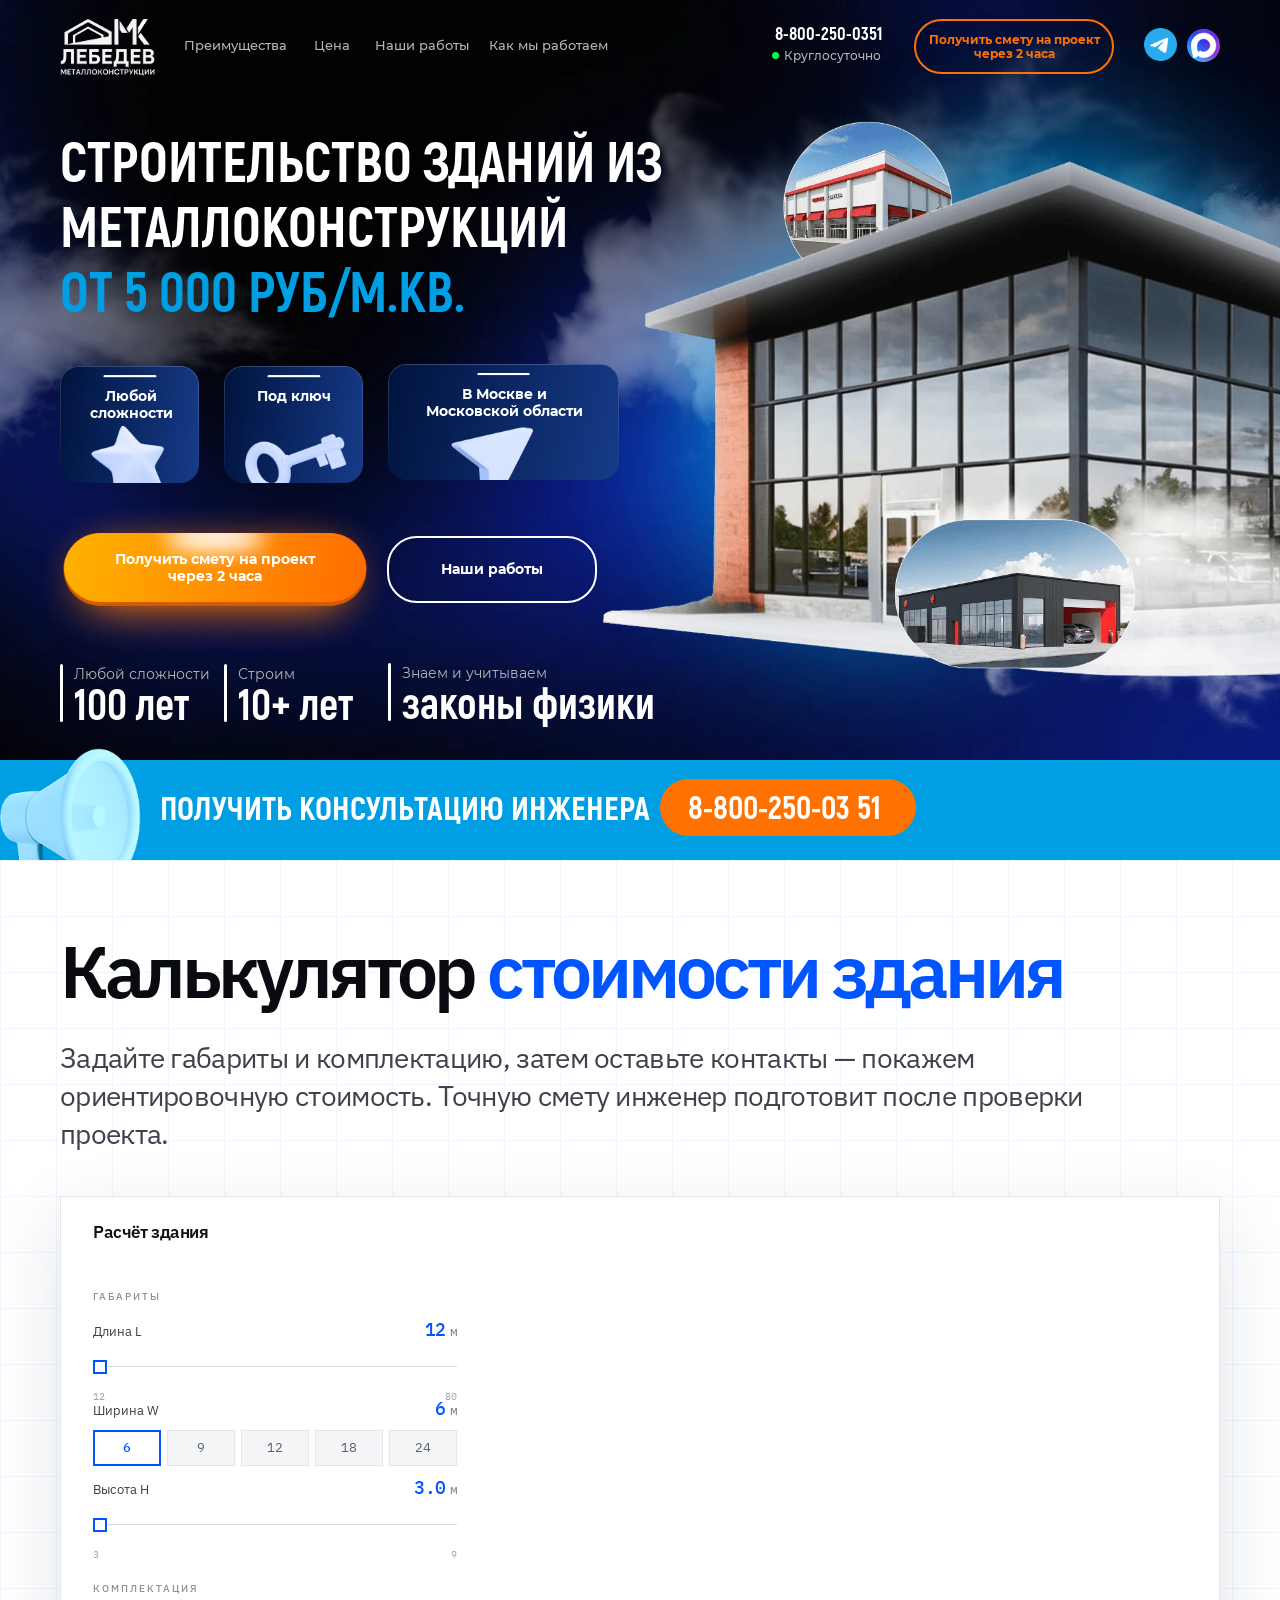
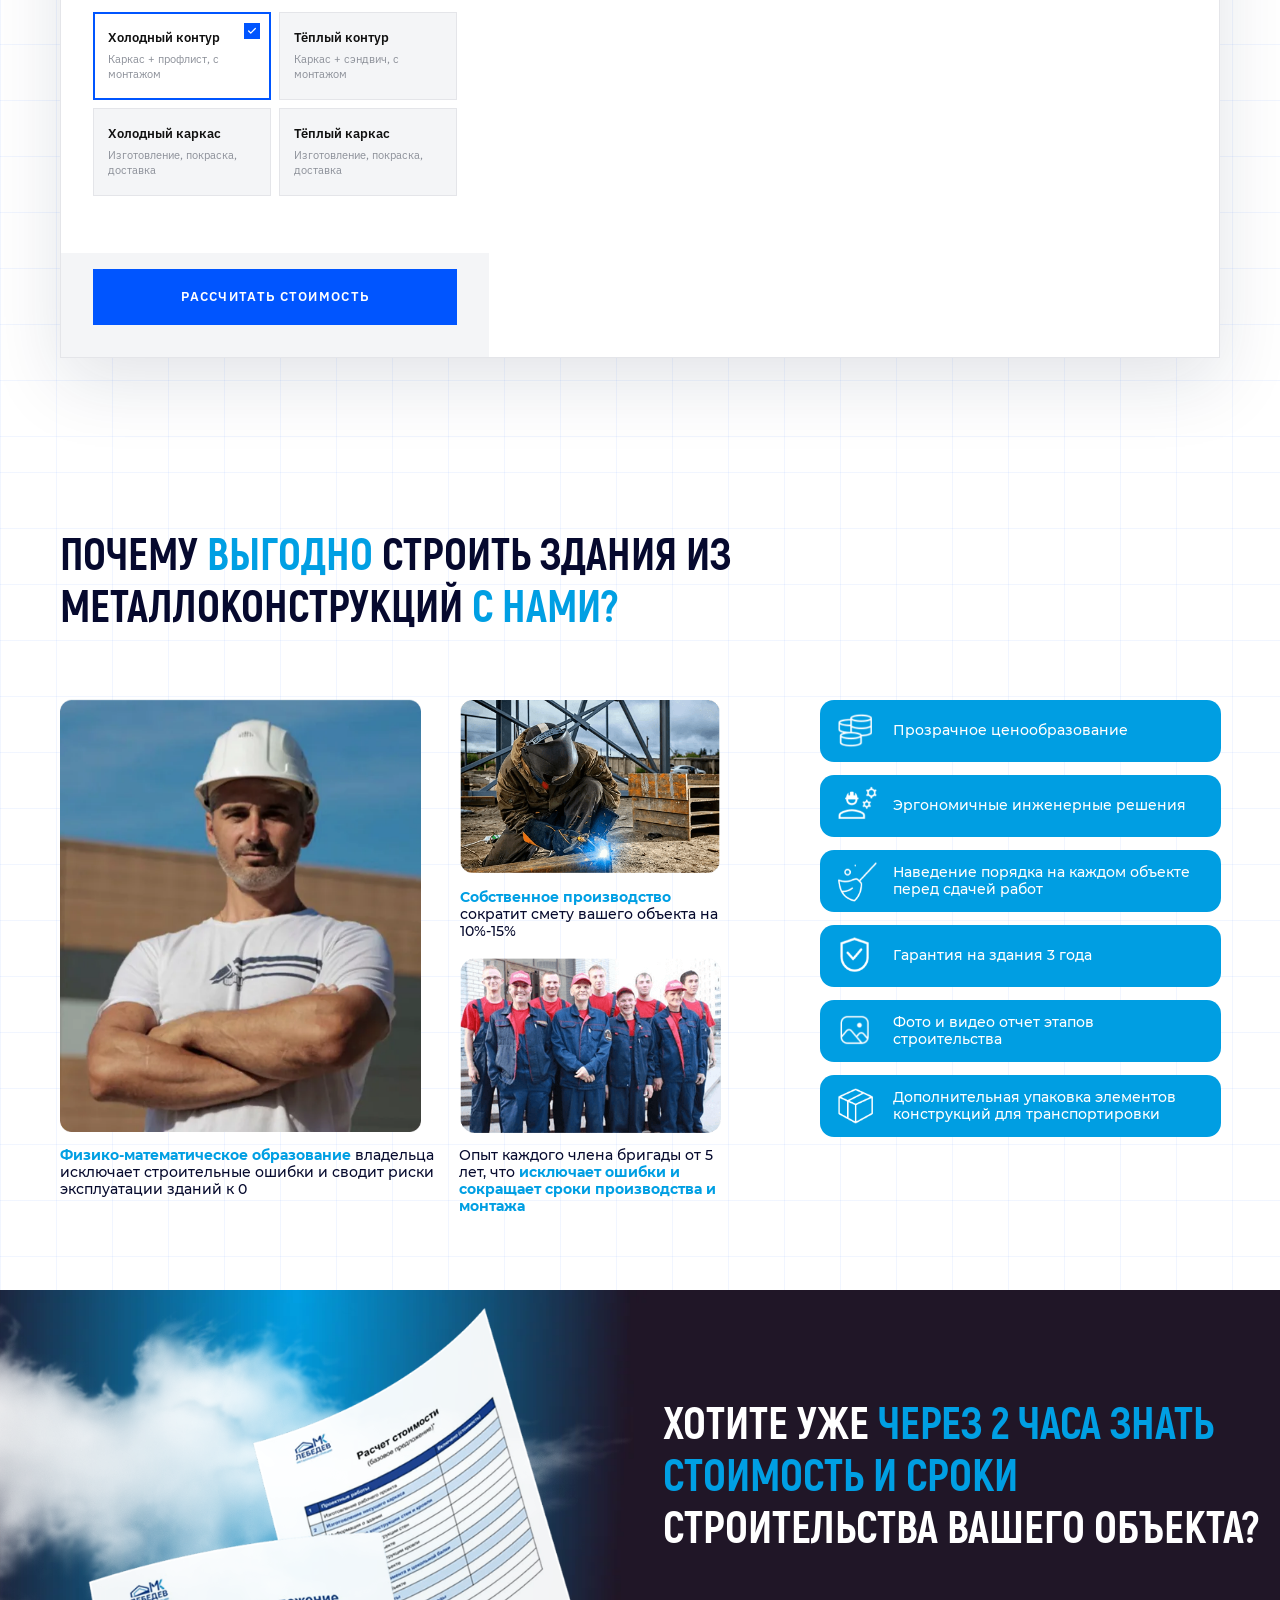
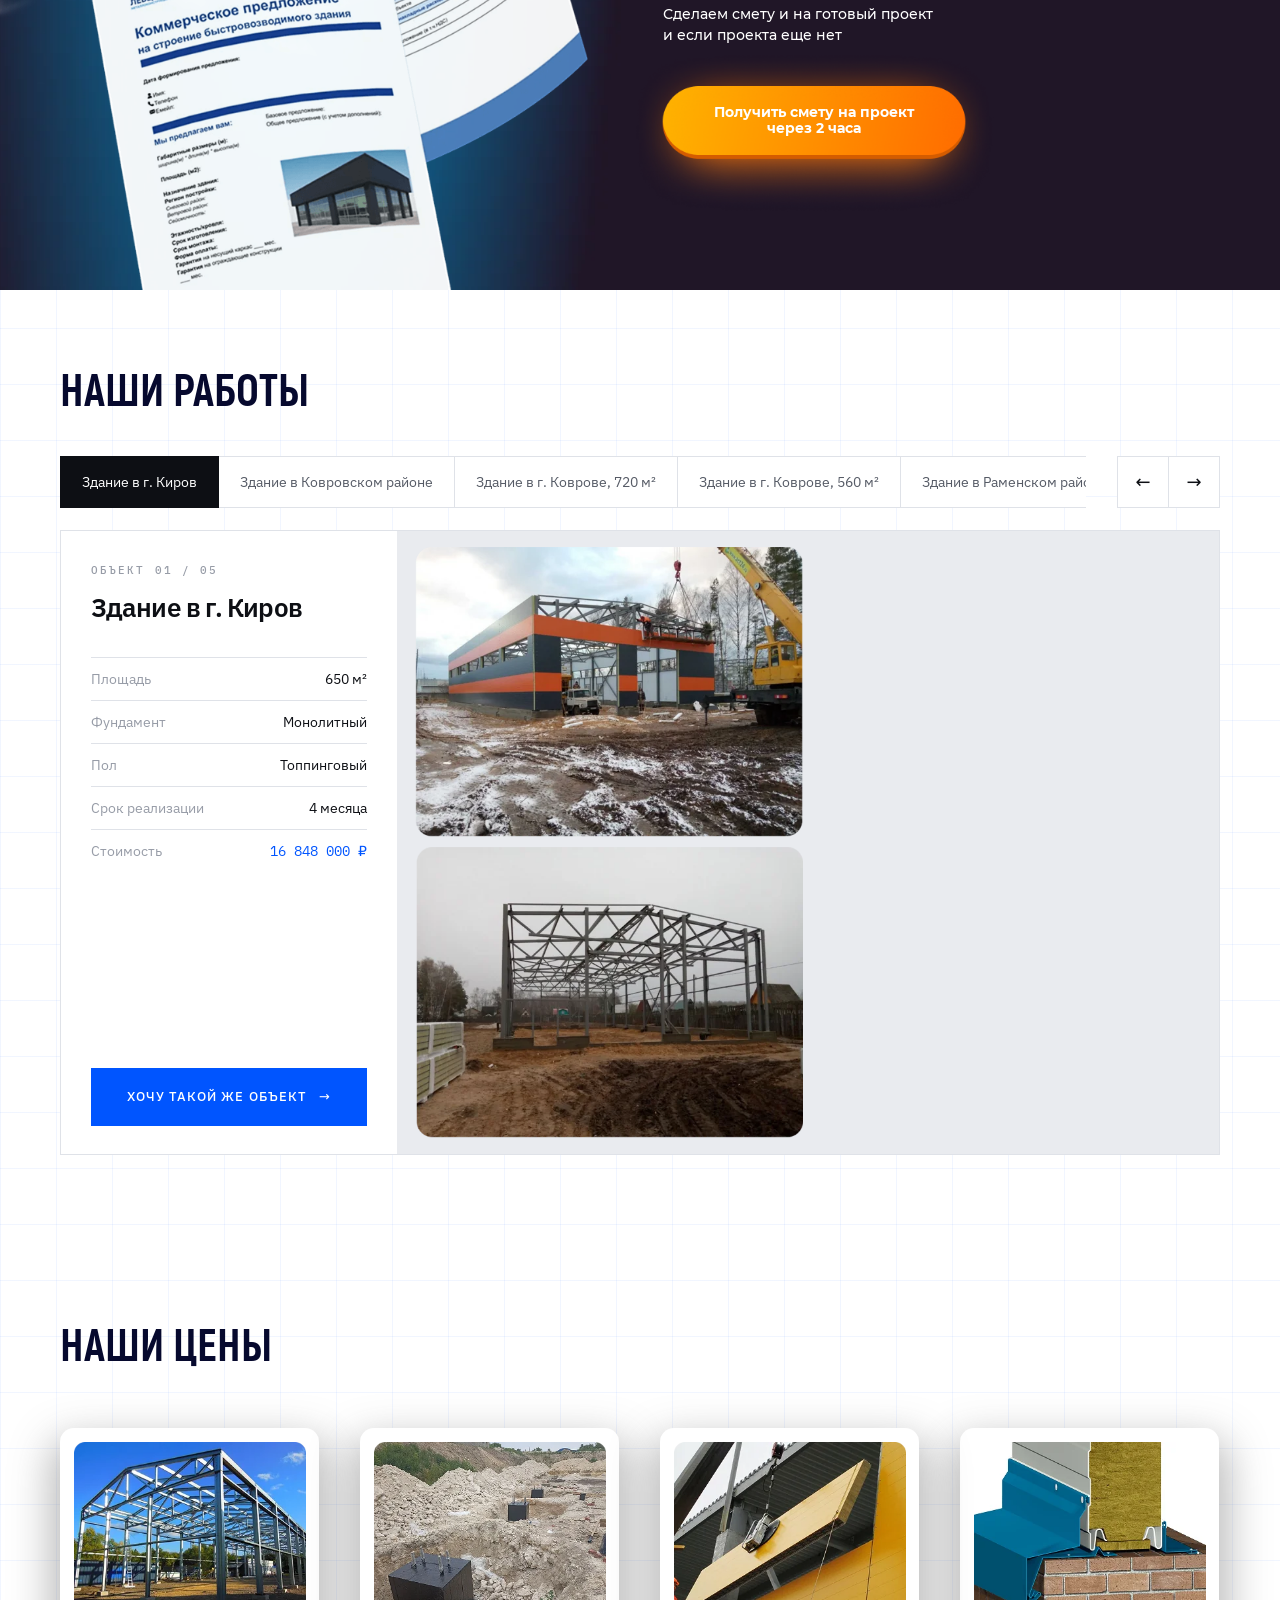
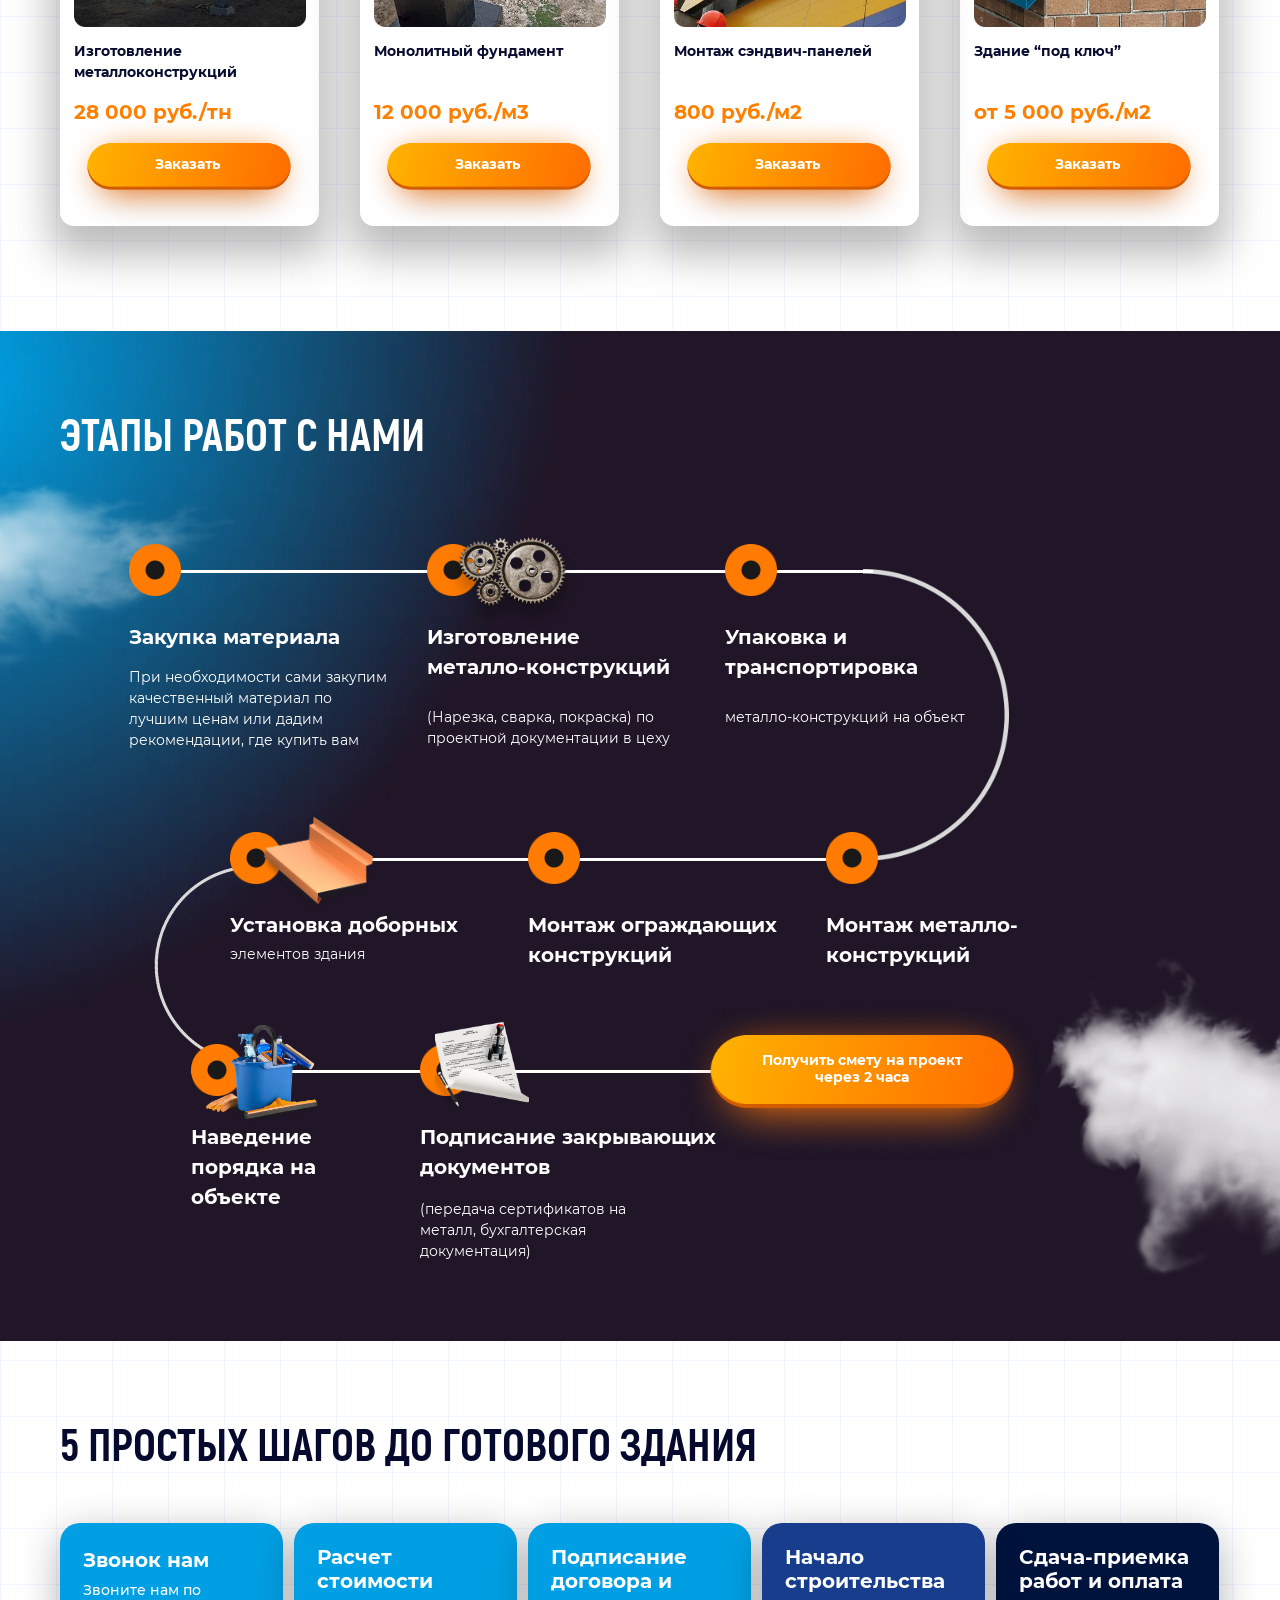
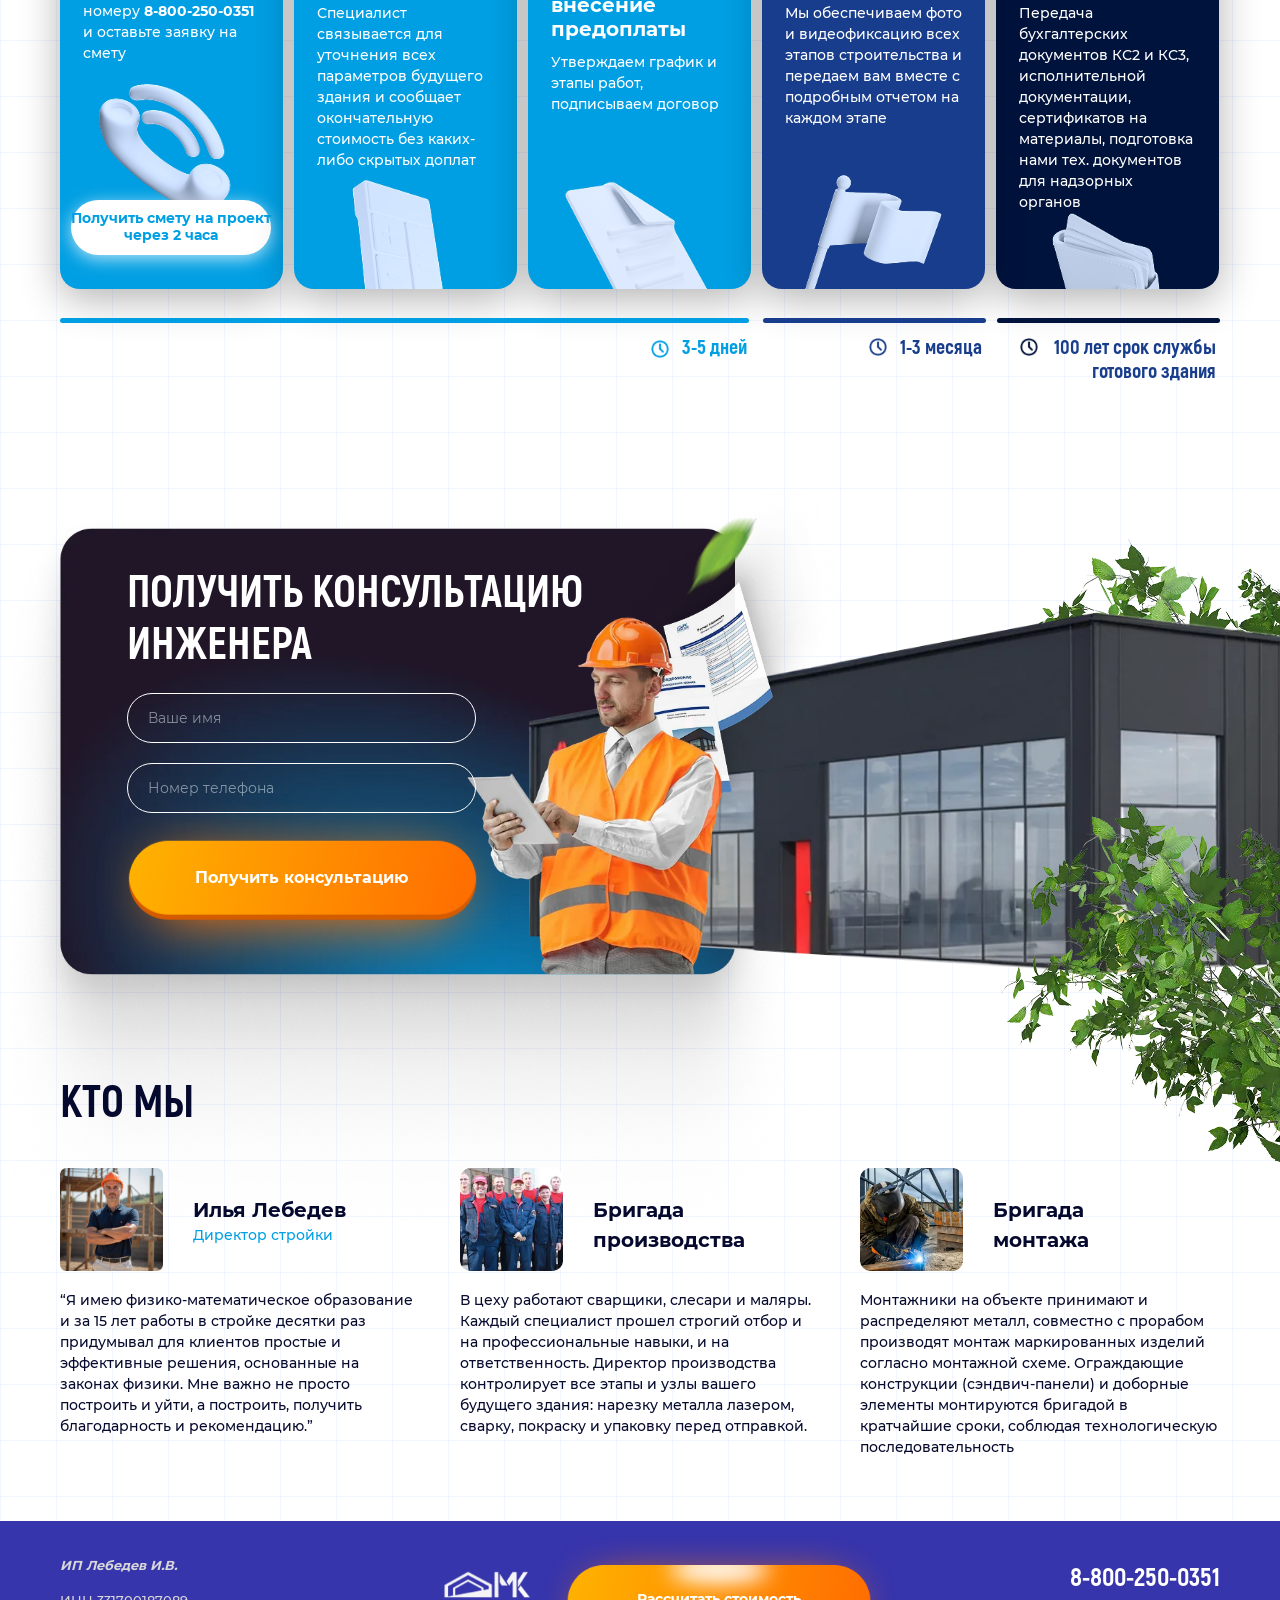
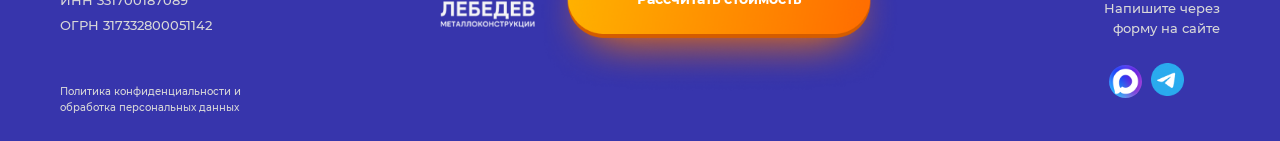
==== commit dab1a237: "Remove legacy contact data integrations" ====
--- a/index.html
+++ b/index.html
@@ -1,85 +1,5 @@
 <!DOCTYPE html> <html> <head> <meta charset="utf-8" /> <meta http-equiv="Content-Type" content="text/html; charset=utf-8" /> <meta name="viewport" content="width=device-width, initial-scale=1.0" /> <!--metatextblock--> <title>МК Лебедев — строительство зданий из металлоконструкций</title> <meta name="description" content="Строительство зданий из металлоконструкций под ключ: проектирование, производство и монтаж." /> <meta property="og:url" content="https://mklebedev.ru" /> <meta property="og:title" content="МК Лебедев — строительство зданий из металлоконструкций" /> <meta property="og:description" content="Строительство зданий из металлоконструкций под ключ: проектирование, производство и монтаж." /> <meta property="og:type" content="website" /> <meta property="og:image" content="/assets/fccdb71871597737-BHRh3YV_.png" /> <link rel="canonical" href="https://mklebedev.ru"> <!--/metatextblock--> <meta name="format-detection" content="telephone=no" /> <meta http-equiv="x-dns-prefetch-control" content="on"> <link rel="dns-prefetch" href="https://ws.tildacdn.com"> <link rel="dns-prefetch" href="https://static.tildacdn.com"> <link rel="shortcut icon" href="/assets/faa99f1e848c1a09-Iy8x-kt5.png" type="image/x-icon" /> <!-- Assets --> <script src="/source-export/assets/3087985932aea10c.js" async charset="utf-8"></script> <link rel="stylesheet" href="/assets/d329e63da9147b9d-CbxjBDpz.css" type="text/css" media="all" onerror="this.loaderr='y';"/> <link rel="stylesheet" href="/assets/bfaf8ce275fa608b-Btalv23H.css?t=1748951665" type="text/css" media="all" onerror="this.loaderr='y';" /> <link rel="stylesheet" href="[data-uri]" type="text/css" media="all" onerror="this.loaderr='y';" /> <link rel="stylesheet" href="[data-uri]" type="text/css" media="print" onload="this.media='all';" onerror="this.loaderr='y';" /> <noscript><link rel="stylesheet" href="[data-uri]" type="text/css" media="all" /></noscript> <link rel="stylesheet" href="/assets/fa470f65bb7f659a-L-0dBsce.css" type="text/css" media="all" onerror="this.loaderr='y';" /> <link rel="stylesheet" href="/assets/e4e72356dfc69a1c-B1KTAywH.css" type="text/css" media="print" onload="this.media='all';" onerror="this.loaderr='y';" /> <noscript><link rel="stylesheet" href="/assets/e4e72356dfc69a1c-B1KTAywH.css" type="text/css" media="all" /></noscript> <link rel="stylesheet" href="/assets/3b8c2eccae7419a6-CvyxeJ_b.css" type="text/css" media="all" onerror="this.loaderr='y';" /> <script nomodule src="/source-export/assets/10c37ace633e348c.js" charset="utf-8"></script> <script type="text/javascript">function t_onReady(func) {if(document.readyState!='loading') {func();} else {document.addEventListener('DOMContentLoaded',func);}}
-function t_onFuncLoad(funcName,okFunc,time) {if(typeof window[funcName]==='function') {okFunc();} else {setTimeout(function() {t_onFuncLoad(funcName,okFunc,time);},(time||100));}}function t396_initialScale(t){t=document.getElementById("rec"+t);if(t){t=t.querySelector(".t396__artboard");if(t){var e,r=document.documentElement.clientWidth,a=[];if(i=t.getAttribute("data-artboard-screens"))for(var i=i.split(","),l=0;l<i.length;l++)a[l]=parseInt(i[l],10);else a=[320,480,640,960,1200];for(l=0;l<a.length;l++){var n=a[l];n<=r&&(e=n)}var o="edit"===window.allrecords.getAttribute("data-tilda-mode"),d="center"===t396_getFieldValue(t,"valign",e,a),c="grid"===t396_getFieldValue(t,"upscale",e,a),s=t396_getFieldValue(t,"height_vh",e,a),u=t396_getFieldValue(t,"height",e,a),g=!!window.opr&&!!window.opr.addons||!!window.opera||-1!==navigator.userAgent.indexOf(" OPR/");if(!o&&d&&!c&&!s&&u&&!g){for(var _=parseFloat((r/e).toFixed(3)),f=[t,t.querySelector(".t396__carrier"),t.querySelector(".t396__filter")],l=0;l<f.length;l++)f[l].style.height=Math.floor(parseInt(u,10)*_)+"px";t396_scaleInitial__getElementsToScale(t).forEach(function(t){t.style.zoom=_})}}}}function t396_scaleInitial__getElementsToScale(t){return t?Array.prototype.slice.call(t.children).filter(function(t){return t&&(t.classList.contains("t396__elem")||t.classList.contains("t396__group"))}):[]}function t396_getFieldValue(t,e,r,a){var i=a[a.length-1],l=r===i?t.getAttribute("data-artboard-"+e):t.getAttribute("data-artboard-"+e+"-res-"+r);if(!l)for(var n=0;n<a.length;n++){var o=a[n];if(!(o<=r)&&(l=o===i?t.getAttribute("data-artboard-"+e):t.getAttribute("data-artboard-"+e+"-res-"+o)))break}return l}</script> <script src="/source-export/assets/650635a9ccc1b519.js" charset="utf-8" defer onerror="this.loaderr='y';"></script> <script src="/source-export/assets/99469913cd884b6b.js?t=1748951665" charset="utf-8" async onerror="this.loaderr='y';"></script> <script src="/source-export/assets/4e3898e93c11e9b6.js" charset="utf-8" async onerror="this.loaderr='y';"></script> <script src="/source-export/assets/65742bf27653cb27.js" charset="utf-8" async onerror="this.loaderr='y';"></script> <script src="/source-export/assets/40d3ef7bfcf30dd9.js" charset="utf-8" async onerror="this.loaderr='y';"></script> <script src="/source-export/assets/a7c681a43747995f.js" charset="utf-8" async onerror="this.loaderr='y';"></script> <script src="/source-export/assets/b7b4c8ea3c83208d.js" charset="utf-8" async onerror="this.loaderr='y';"></script> <script src="/source-export/assets/4809ab337c8e7a76.js" charset="utf-8" async onerror="this.loaderr='y';"></script> <script src="/source-export/assets/b25aa137604795e3.js" charset="utf-8" async onerror="this.loaderr='y';"></script> <script src="/source-export/assets/177b3ec71125a889.js" charset="utf-8" async onerror="this.loaderr='y';"></script> <script src="/source-export/assets/a434a3634280222a.js" charset="utf-8" async onerror="this.loaderr='y';"></script> <script src="/source-export/assets/0be8cca68d1aad5b.js" charset="utf-8" async onerror="this.loaderr='y';"></script> <script src="/source-export/assets/f212b7b8f1d6652f.js" charset="utf-8" async onerror="this.loaderr='y';"></script> <script src="/source-export/assets/a888ad3305d15e47.js" charset="utf-8" async onerror="this.loaderr='y';"></script> <script src="/source-export/assets/8f3866c30eab617c.js" charset="utf-8" async onerror="this.loaderr='y';"></script> <script src="/source-export/assets/1a400eea1c77a822.js" charset="utf-8" async onerror="this.loaderr='y';"></script> <script src="/source-export/assets/47298d458f5e125b.js" charset="utf-8" async onerror="this.loaderr='y';"></script> <!-- nominify begin --> <script type="text/javascript" src="/source-export/assets/7be78e4bf2e85eb4.js?wcb_code=2accbef1e4f37ddf5c4b3f8d4f6a697d" charset="UTF-8" async></script> <!-- calltouch --> <script>
-(function(w,d,n,c){w.CalltouchDataObject=n;w[n]=function(){w[n]["callbacks"].push(arguments)};if(!w[n]["callbacks"]){w[n]["callbacks"]=[]}w[n]["loaded"]=false;if(typeof c!=="object"){c=[c]}w[n]["counters"]=c;for(var i=0;i<c.length;i+=1){p(c[i])}function p(cId){var a=d.getElementsByTagName("script")[0],s=d.createElement("script"),i=function(){a.parentNode.insertBefore(s,a)},m=typeof Array.prototype.find === 'function',n=m?"init-min.js":"init.js";s.async=true;s.src="https://mod.calltouch.ru/"+n+"?id="+cId;if(w.opera=="[object Opera]"){d.addEventListener("DOMContentLoaded",i,false)}else{i()}}})(window,document,"ct","1x1d19qc");
-</script> <!-- calltouch --> <!-- calltouch requsest --> <script type="text/javascript">
-Element.prototype.matches||(Element.prototype.matches=Element.prototype.matchesSelector||Element.prototype.webkitMatchesSelector||Element.prototype.mozMatchesSelector||Element.prototype.msMatchesSelector),Element.prototype.closest||(Element.prototype.closest=function(e){for(var t=this;t;){if(t.matches(e))return t;t=t.parentElement}return null});
-var ct_get_val = function(form,selector){if(!!form.querySelector(selector)){return form.querySelector(selector).value;}else{return '';}}
-var calltouch_sender = function(form,is_zero_block){ console.log(form);
-    var fio = ct_get_val(form,'input[data-tilda-rule="name"]'); if (!fio){ fio = ct_get_val(form,'input[name="name"]'); }
-    var phone = ct_get_val(form,'input[data-tilda-rule="phone"]'); if (!phone){ phone = ct_get_val(form,'input[name="phone"]'); }
-    var email = ct_get_val(form,'input[data-tilda-rule="email"]'); if (!email){ email = ct_get_val(form,'input[name="email"]'); }
-    var sub = 'Заявка с ' + location.hostname;
-    if (ct_get_val(form,'input[name="tildaspec-formname"]').length>0){ sub = ct_get_val(form,'input[name="tildaspec-formname"]'); }
-    var ct_data = {       
-        fio: fio,
-        phoneNumber: phone,
-        email: email,
-        subject: sub,
-        requestUrl: location.href,
-        sessionId: window.call_value
-    };
-    var post_data = Object.keys(ct_data).reduce(function(a,k){if(!!ct_data[k]){a.push(k+'='+encodeURIComponent(ct_data[k]));}return a},[]).join('&');
-    var ct_site_id = '74934';
-    var ct_valid = !!phone || !!email;
-    console.log(ct_data,ct_valid);
-    if (ct_valid && !window.ct_snd_flag){
-        window.ct_snd_flag = 1; setTimeout(function(){ window.ct_snd_flag = 0; }, 20000);
-        calltouch_send_request(post_data,ct_site_id);
-    }
-    if (is_zero_block){var su=form.getAttribute('data-success-url');if(su){console.log('ct_start_timeout');setTimeout(function(){console.log('ct_end_timeout');window.location.href=su;},1000);}}
-}
-var set_calltouch_listener = function(form,is_zero_block){
-    form.addEventListener('tildaform:aftersuccess', function(e) { calltouch_sender(form,is_zero_block); });
-    if (!is_zero_block){
-        var success_callback = form.getAttribute('data-success-callback'); var formsended_callback = form.getAttribute('data-formsended-callback');
-        if(!!success_callback){
-            if (success_callback == 't702_onSuccess'){window.t702_onSuccess_def=success_callback;form.setAttribute('data-success-callback','t702_onSuccess_ct_fix');}
-            if (success_callback == 't396_onSuccess'){window.t396_onSuccess_def=success_callback;form.setAttribute('data-success-callback','t396_onSuccess_ct_fix');}
-            if (success_callback == 't678_onSuccess'){window.t678_onSuccess_def=success_callback;form.setAttribute('data-success-callback','t678_onSuccess_ct_fix');}
-        }
-        if(!!formsended_callback){
-            if (formsended_callback=='t706_onSuccessCallback'){ window.t706_onSuccessCallback_def=form.getAttribute('data-formsended-callback'); form.setAttribute('data-formsended-callback','t706_onSuccessCallback_ct_fix'); }
-        }
-    }
-}
-var calltouch_send_request = function(post_data,ct_site_id){ var ct_url = 'https://api.calltouch.ru/calls-service/RestAPI/requests/'+ct_site_id+'/register/'; if (window.jQuery){ jQuery.ajax({ url: ct_url, dataType: 'json', type: 'POST', data: post_data, async: false }); } else { var request = window.ActiveXObject?new ActiveXObject("Microsoft.XMLHTTP"):new XMLHttpRequest(); request.open('POST', ct_url, true); request.setRequestHeader('Content-Type', 'application/x-www-form-urlencoded'); request.send(post_data); }}
-if (document.readyState!=='loading'){
-    [].forEach.call(document.querySelectorAll('form'),function(el){ set_calltouch_listener(el,false); });
-} else {
-    document.addEventListener('DOMContentLoaded', function(){
-        [].forEach.call(document.querySelectorAll('form'),function(el){ set_calltouch_listener(el,false); });
-    });
-}
-window.t396_onSuccess=function(form){if(!form) return;if(!form.id){calltouch_sender(form[0],true);} else {calltouch_sender(form,true);}}
-window.t702_onSuccess_ct_fix=function(form){console.log('ct_start_timeout');setTimeout(function(){console.log('ct_end_timeout');window[window.t702_onSuccess_def](form);},1000);}
-window.t396_onSuccess_ct_fix=function(form){console.log('ct_start_timeout');setTimeout(function(){console.log('ct_end_timeout');window[window.t396_onSuccess_def](form);},1000);}
-window.t678_onSuccess_ct_fix=function(form){console.log('ct_start_timeout');setTimeout(function(){console.log('ct_end_timeout');window[window.t678_onSuccess_def](form);},1000);}
-window.t706_onSuccessCallback_ct_fix=function(form){console.log('ct_start_timeout');setTimeout(function(){console.log('ct_end_timeout');window[window.t706_onSuccessCallback_def](form);},1000);}
-</script> <script type="text/javascript" >
-var send_ct_envybox = function(sub, data) {
-    var fio = ''; var phone = ''; var email = '';
-    if (!!data.name) {fio = data.name;}if (!!data.phone) {phone = data.phone;}if (!!data.email) {email = data.email;}
-    if (!!data.info) {if (!!data.info.phone) {phone = data.info.phone;}if (!!data.info.messenger) {phone = data.info.messenger;}
-    if (!!data.info.name) {fio = data.info.name;} if (!!data.info.email) {email = data.info.email;}}
-    var ct_site_id = '74934';
-    var ct_data = {fio: fio,phoneNumber: phone,email: email,subject: sub,requestUrl: location.href,sessionId: window.call_value};
-    if (/^\d+$/.test(phone)){
-    var request = window.ActiveXObject ? new ActiveXObject("Microsoft.XMLHTTP") : new XMLHttpRequest();
-    var post_data = Object.keys(ct_data).reduce(function(a, k) { if (!!ct_data[k]) { a.push(k + '=' + encodeURIComponent(ct_data[k]));}return a}, []).join('&');
-    var url = 'https://api.calltouch.ru/calls-service/RestAPI/' + ct_site_id + '/requests/orders/register/';
-    if (!window.ct_snd_flag) {
-        window.ct_snd_flag = 1; setTimeout(function() { window.ct_snd_flag = 0;}, 10000);
-        request.open("POST", url, true);request.setRequestHeader('Content-Type', 'application/x-www-form-urlencoded');request.send(post_data);}
-    }
-};
-window.ws_OnCallbackOnlineCall = function(data) { send_ct_envybox('Обратный звонок Envybox', data);}
-window.ws_OnCallbackDeferredCall = function(data) {send_ct_envybox('Обратный звонок Envybox', data);}
-window.ws_OnChatOfflineMessage = function(data) {send_ct_envybox('Оффлайн чат Envybox', data);}
-window.ws_OnChatVisitorIntroduced = function(data) {send_ct_envybox('Чат Envybox', data);}
-
-window.ws_OnGeneratorSendLead = function(data) {send_ct_envybox('Генератор Envybox', data);}
-window.ws_OnChatFirstMessage = function(data) {window.ct('goal', 'envy_ms');}
-</script> <!-- calltouch requsest --><!-- nominify end --><script type="text/javascript">window.dataLayer=window.dataLayer||[];</script> <script type="text/javascript">(function() {if((/bot|google|yandex|baidu|bing|msn|duckduckbot|teoma|slurp|crawler|spider|robot|crawling|facebook/i.test(navigator.userAgent))===false&&typeof(sessionStorage)!='undefined'&&sessionStorage.getItem('visited')!=='y'&&document.visibilityState){var style=document.createElement('style');style.type='text/css';style.innerHTML='@media screen and (min-width: 980px) {.t-records {opacity: 0;}.t-records_animated {-webkit-transition: opacity ease-in-out .2s;-moz-transition: opacity ease-in-out .2s;-o-transition: opacity ease-in-out .2s;transition: opacity ease-in-out .2s;}.t-records.t-records_visible {opacity: 1;}}';document.getElementsByTagName('head')[0].appendChild(style);function t_setvisRecs(){var alr=document.querySelectorAll('.t-records');Array.prototype.forEach.call(alr,function(el) {el.classList.add("t-records_animated");});setTimeout(function() {Array.prototype.forEach.call(alr,function(el) {el.classList.add("t-records_visible");});sessionStorage.setItem("visited","y");},400);}
+function t_onFuncLoad(funcName,okFunc,time) {if(typeof window[funcName]==='function') {okFunc();} else {setTimeout(function() {t_onFuncLoad(funcName,okFunc,time);},(time||100));}}function t396_initialScale(t){t=document.getElementById("rec"+t);if(t){t=t.querySelector(".t396__artboard");if(t){var e,r=document.documentElement.clientWidth,a=[];if(i=t.getAttribute("data-artboard-screens"))for(var i=i.split(","),l=0;l<i.length;l++)a[l]=parseInt(i[l],10);else a=[320,480,640,960,1200];for(l=0;l<a.length;l++){var n=a[l];n<=r&&(e=n)}var o="edit"===window.allrecords.getAttribute("data-tilda-mode"),d="center"===t396_getFieldValue(t,"valign",e,a),c="grid"===t396_getFieldValue(t,"upscale",e,a),s=t396_getFieldValue(t,"height_vh",e,a),u=t396_getFieldValue(t,"height",e,a),g=!!window.opr&&!!window.opr.addons||!!window.opera||-1!==navigator.userAgent.indexOf(" OPR/");if(!o&&d&&!c&&!s&&u&&!g){for(var _=parseFloat((r/e).toFixed(3)),f=[t,t.querySelector(".t396__carrier"),t.querySelector(".t396__filter")],l=0;l<f.length;l++)f[l].style.height=Math.floor(parseInt(u,10)*_)+"px";t396_scaleInitial__getElementsToScale(t).forEach(function(t){t.style.zoom=_})}}}}function t396_scaleInitial__getElementsToScale(t){return t?Array.prototype.slice.call(t.children).filter(function(t){return t&&(t.classList.contains("t396__elem")||t.classList.contains("t396__group"))}):[]}function t396_getFieldValue(t,e,r,a){var i=a[a.length-1],l=r===i?t.getAttribute("data-artboard-"+e):t.getAttribute("data-artboard-"+e+"-res-"+r);if(!l)for(var n=0;n<a.length;n++){var o=a[n];if(!(o<=r)&&(l=o===i?t.getAttribute("data-artboard-"+e):t.getAttribute("data-artboard-"+e+"-res-"+o)))break}return l}</script> <script src="/source-export/assets/650635a9ccc1b519.js" charset="utf-8" defer onerror="this.loaderr='y';"></script> <script src="/source-export/assets/99469913cd884b6b.js?t=1748951665" charset="utf-8" async onerror="this.loaderr='y';"></script> <script src="/source-export/assets/4e3898e93c11e9b6.js" charset="utf-8" async onerror="this.loaderr='y';"></script> <script src="/source-export/assets/65742bf27653cb27.js" charset="utf-8" async onerror="this.loaderr='y';"></script> <script src="/source-export/assets/40d3ef7bfcf30dd9.js" charset="utf-8" async onerror="this.loaderr='y';"></script> <script src="/source-export/assets/a7c681a43747995f.js" charset="utf-8" async onerror="this.loaderr='y';"></script> <script src="/source-export/assets/b7b4c8ea3c83208d.js" charset="utf-8" async onerror="this.loaderr='y';"></script> <script src="/source-export/assets/4809ab337c8e7a76.js" charset="utf-8" async onerror="this.loaderr='y';"></script> <script src="/source-export/assets/b25aa137604795e3.js" charset="utf-8" async onerror="this.loaderr='y';"></script> <script src="/source-export/assets/177b3ec71125a889.js" charset="utf-8" async onerror="this.loaderr='y';"></script> <script src="/source-export/assets/a434a3634280222a.js" charset="utf-8" async onerror="this.loaderr='y';"></script> <script src="/source-export/assets/0be8cca68d1aad5b.js" charset="utf-8" async onerror="this.loaderr='y';"></script> <script src="/source-export/assets/f212b7b8f1d6652f.js" charset="utf-8" async onerror="this.loaderr='y';"></script> <script src="/source-export/assets/a888ad3305d15e47.js" charset="utf-8" async onerror="this.loaderr='y';"></script> <script src="/source-export/assets/8f3866c30eab617c.js" charset="utf-8" async onerror="this.loaderr='y';"></script> <script src="/source-export/assets/1a400eea1c77a822.js" charset="utf-8" async onerror="this.loaderr='y';"></script> <script src="/source-export/assets/47298d458f5e125b.js" charset="utf-8" async onerror="this.loaderr='y';"></script> <!-- nominify begin --> <!-- nominify end --><script type="text/javascript">window.dataLayer=window.dataLayer||[];</script> <script type="text/javascript">(function() {if((/bot|google|yandex|baidu|bing|msn|duckduckbot|teoma|slurp|crawler|spider|robot|crawling|facebook/i.test(navigator.userAgent))===false&&typeof(sessionStorage)!='undefined'&&sessionStorage.getItem('visited')!=='y'&&document.visibilityState){var style=document.createElement('style');style.type='text/css';style.innerHTML='@media screen and (min-width: 980px) {.t-records {opacity: 0;}.t-records_animated {-webkit-transition: opacity ease-in-out .2s;-moz-transition: opacity ease-in-out .2s;-o-transition: opacity ease-in-out .2s;transition: opacity ease-in-out .2s;}.t-records.t-records_visible {opacity: 1;}}';document.getElementsByTagName('head')[0].appendChild(style);function t_setvisRecs(){var alr=document.querySelectorAll('.t-records');Array.prototype.forEach.call(alr,function(el) {el.classList.add("t-records_animated");});setTimeout(function() {Array.prototype.forEach.call(alr,function(el) {el.classList.add("t-records_visible");});sessionStorage.setItem("visited","y");},400);}
 document.addEventListener('DOMContentLoaded',t_setvisRecs);}})();</script><link rel="stylesheet" href="[data-uri]" type="text/css" media="all" />  <script type="module" crossorigin src="/assets/main-DmzlNmoG.js"></script>
   <link rel="modulepreload" crossorigin href="/assets/calculator-Bp9e5gsa.js">
   <link rel="stylesheet" crossorigin href="/assets/calculator-DmdDq4Le.css">
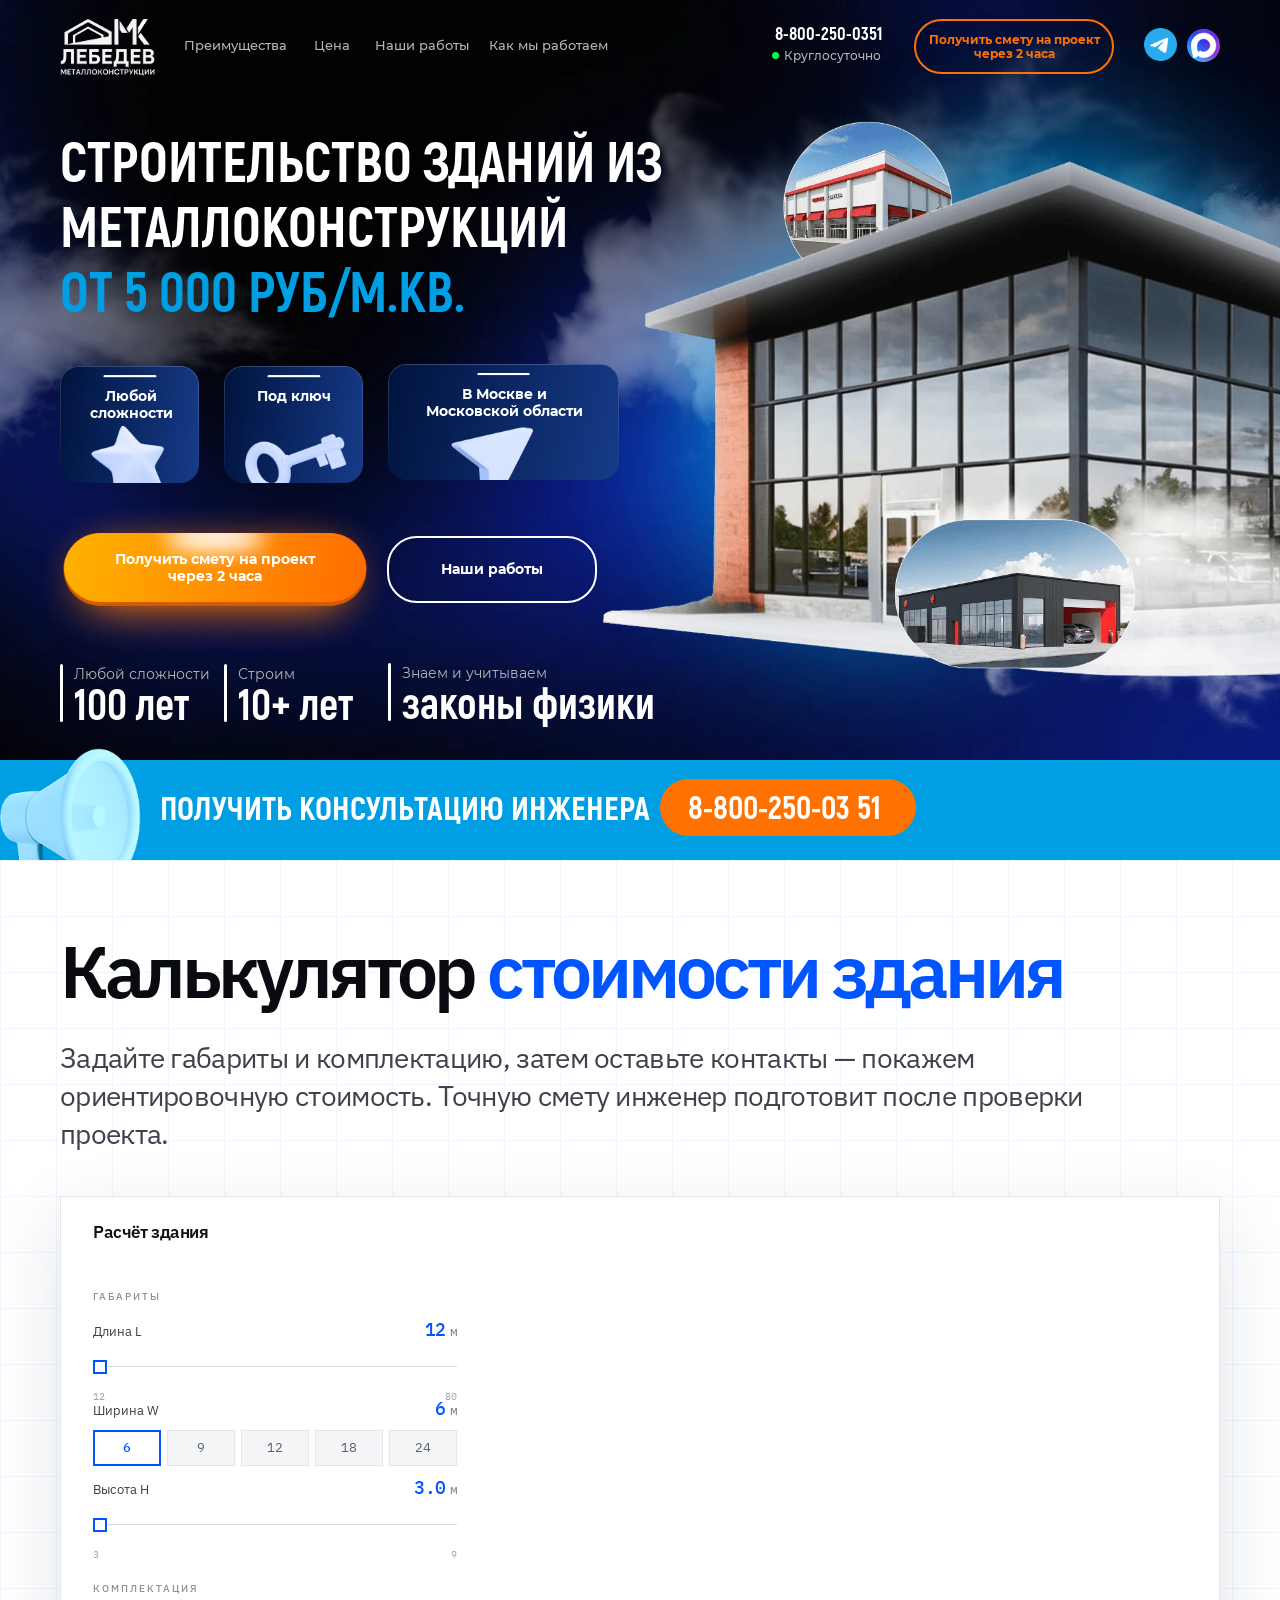
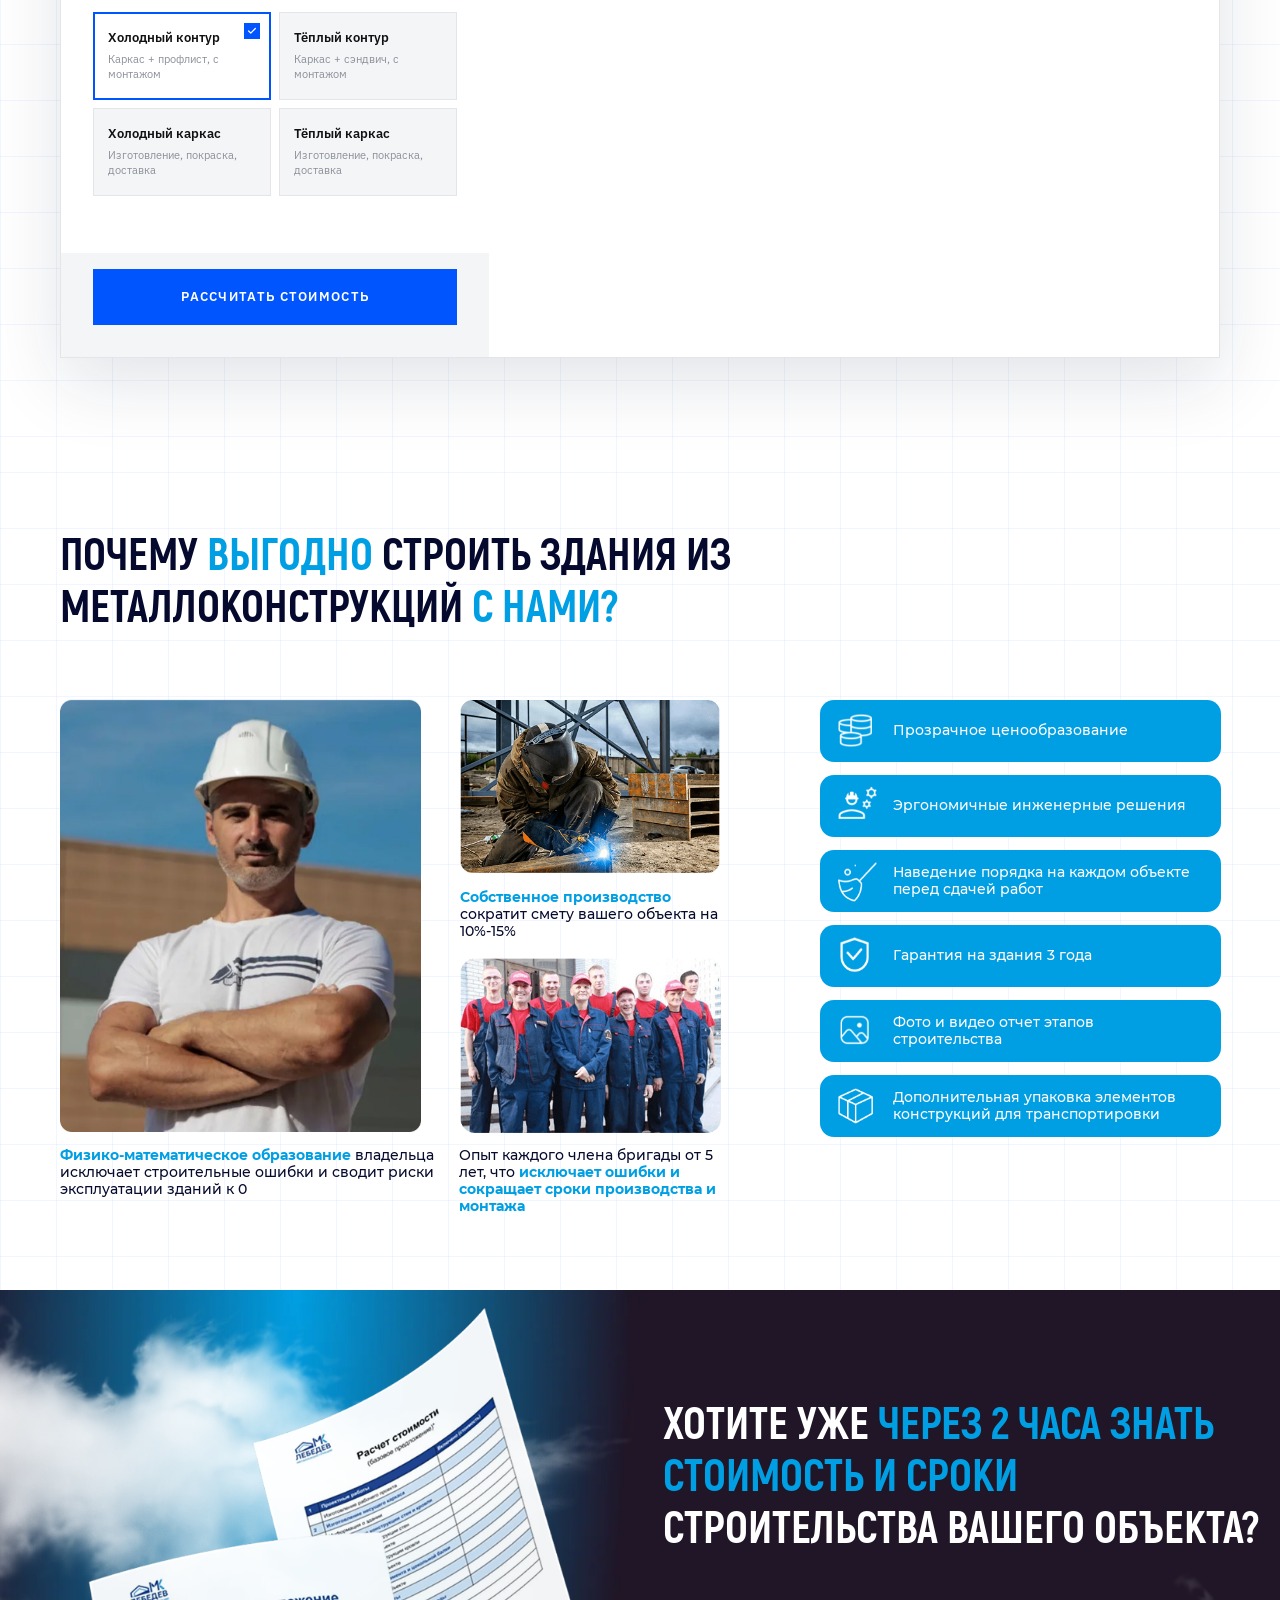
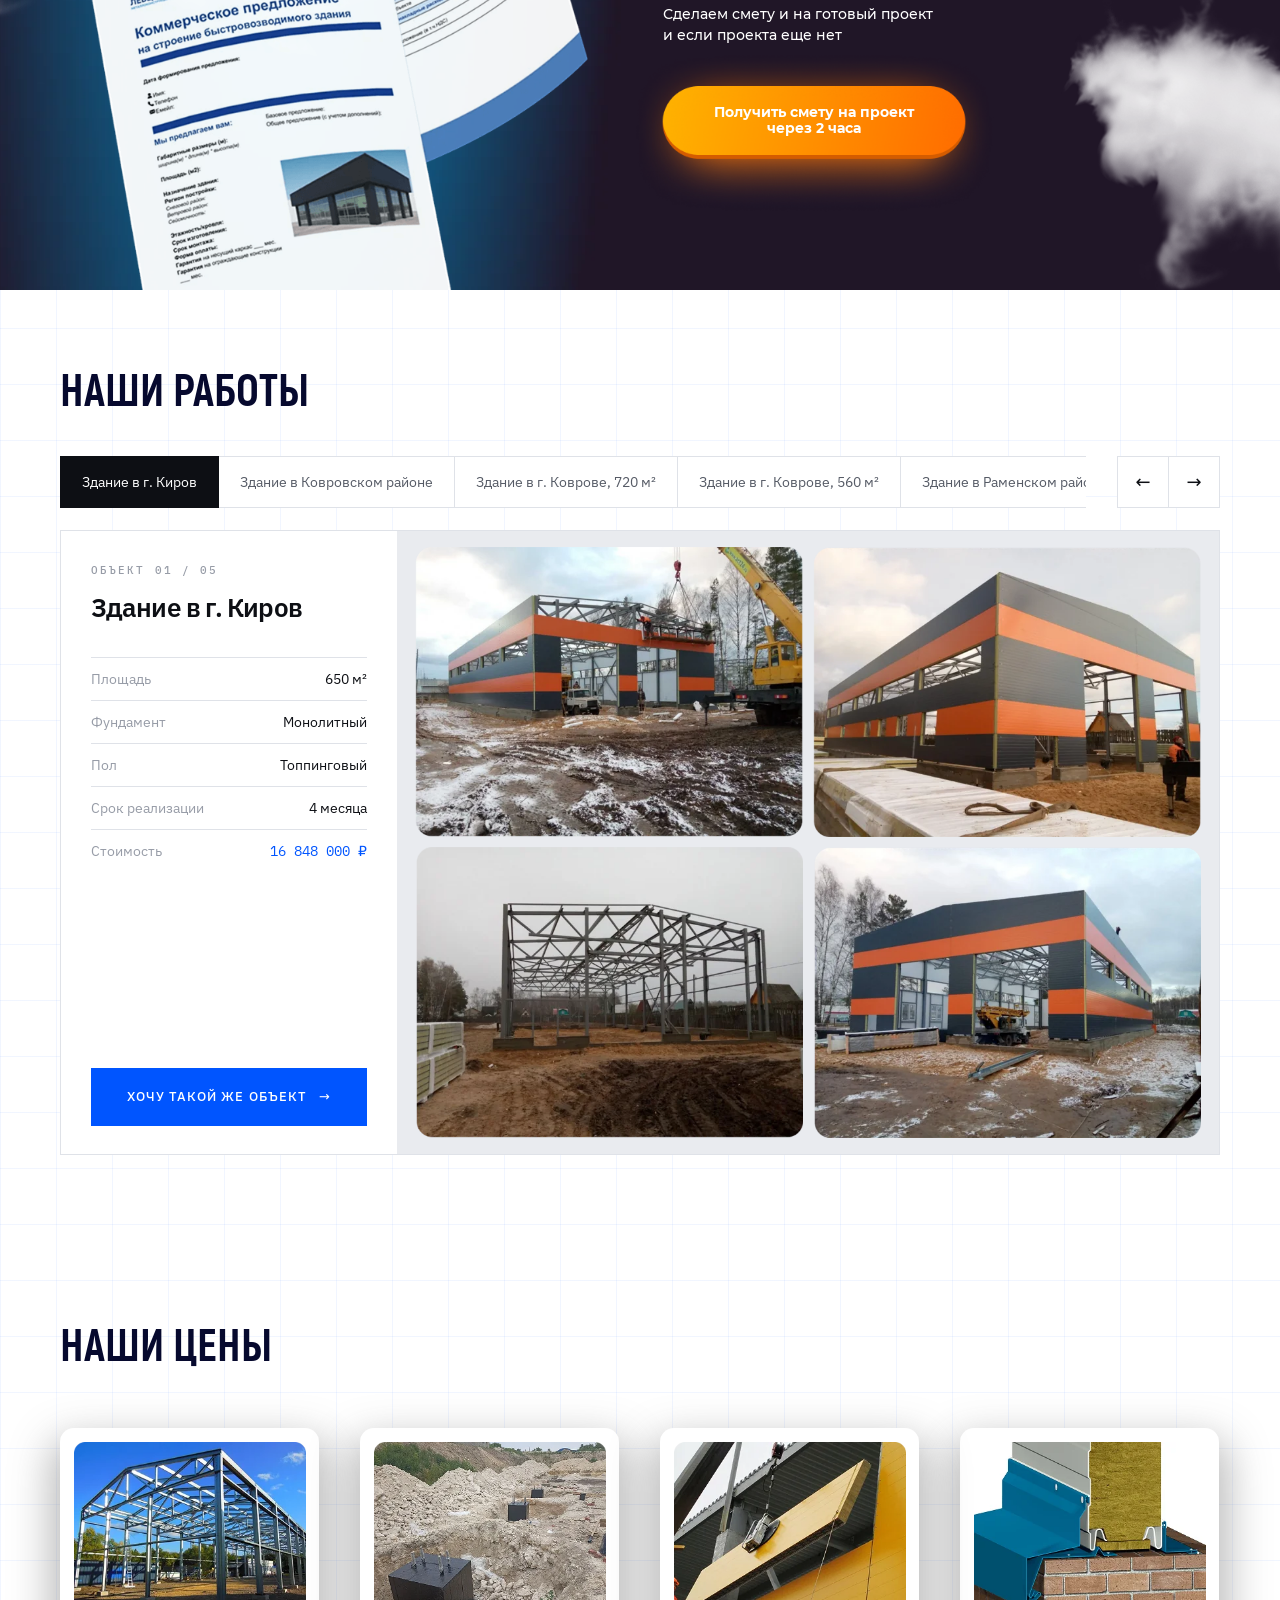
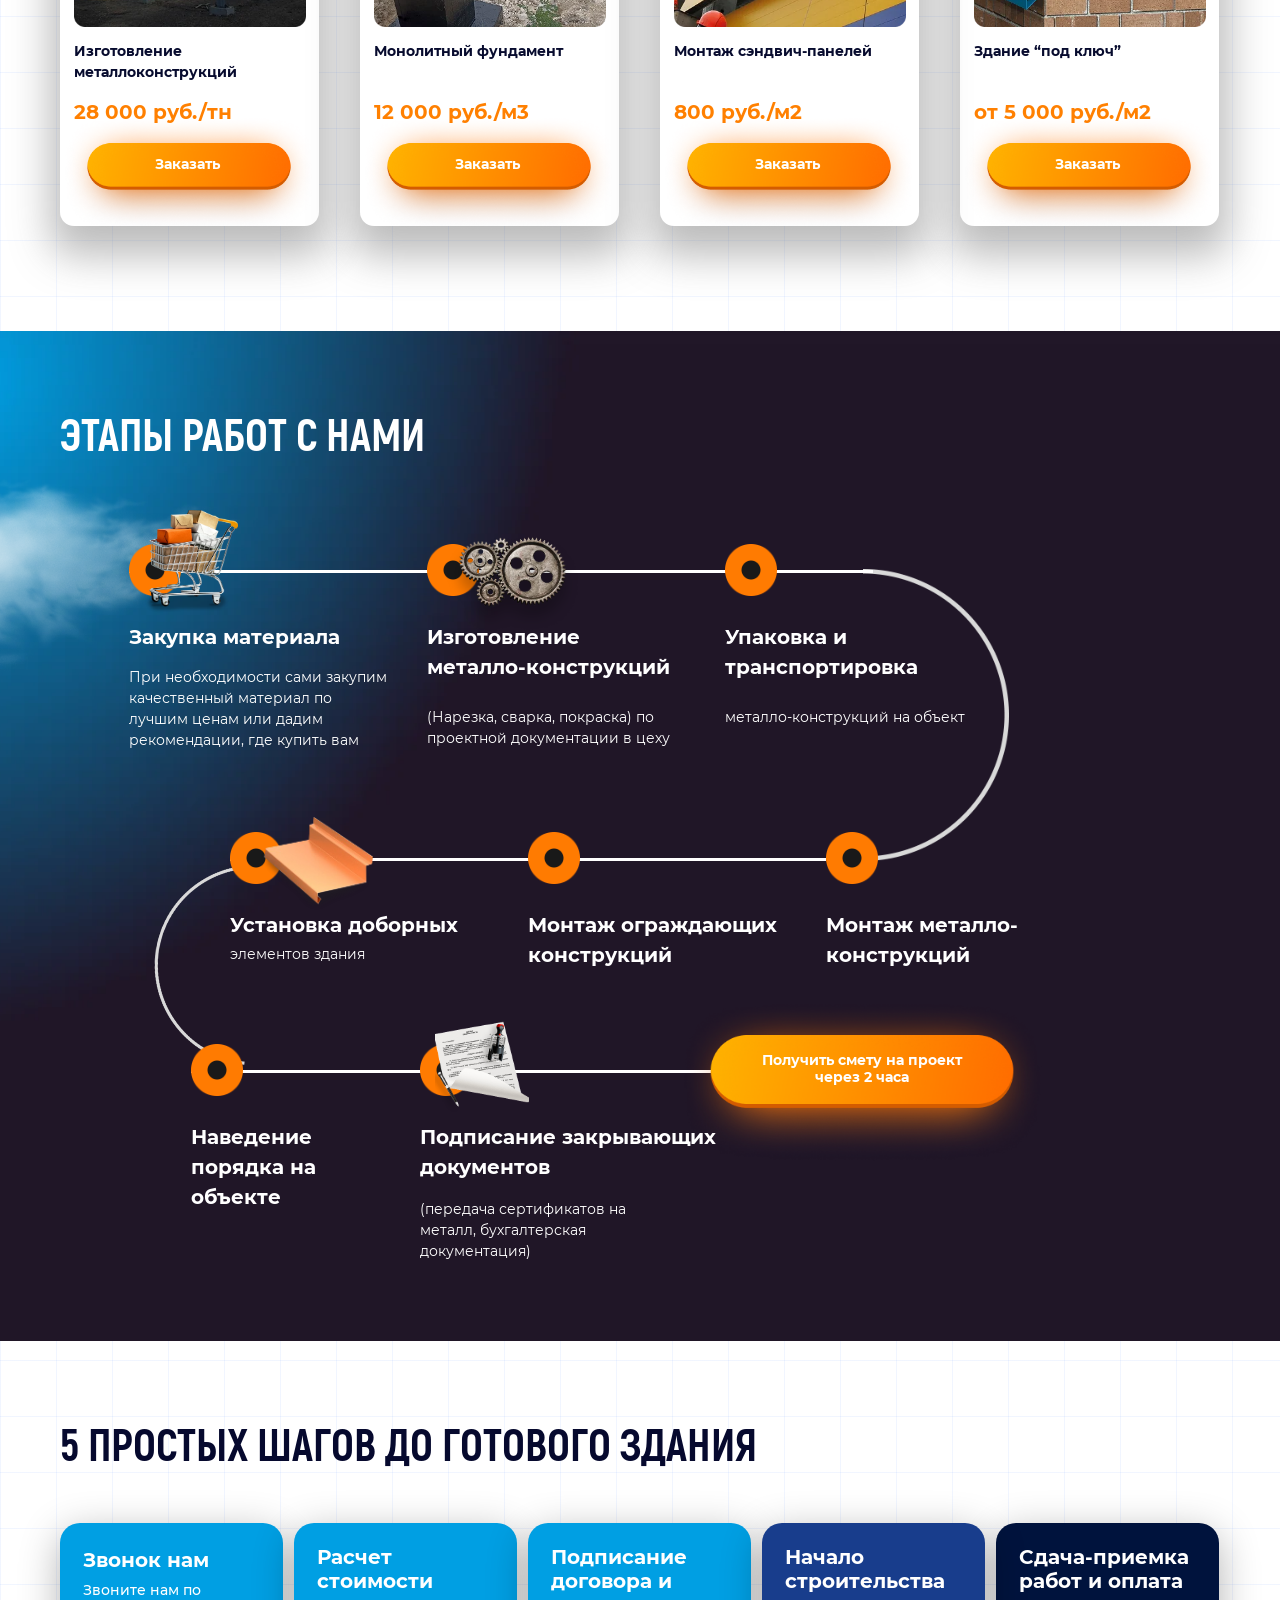
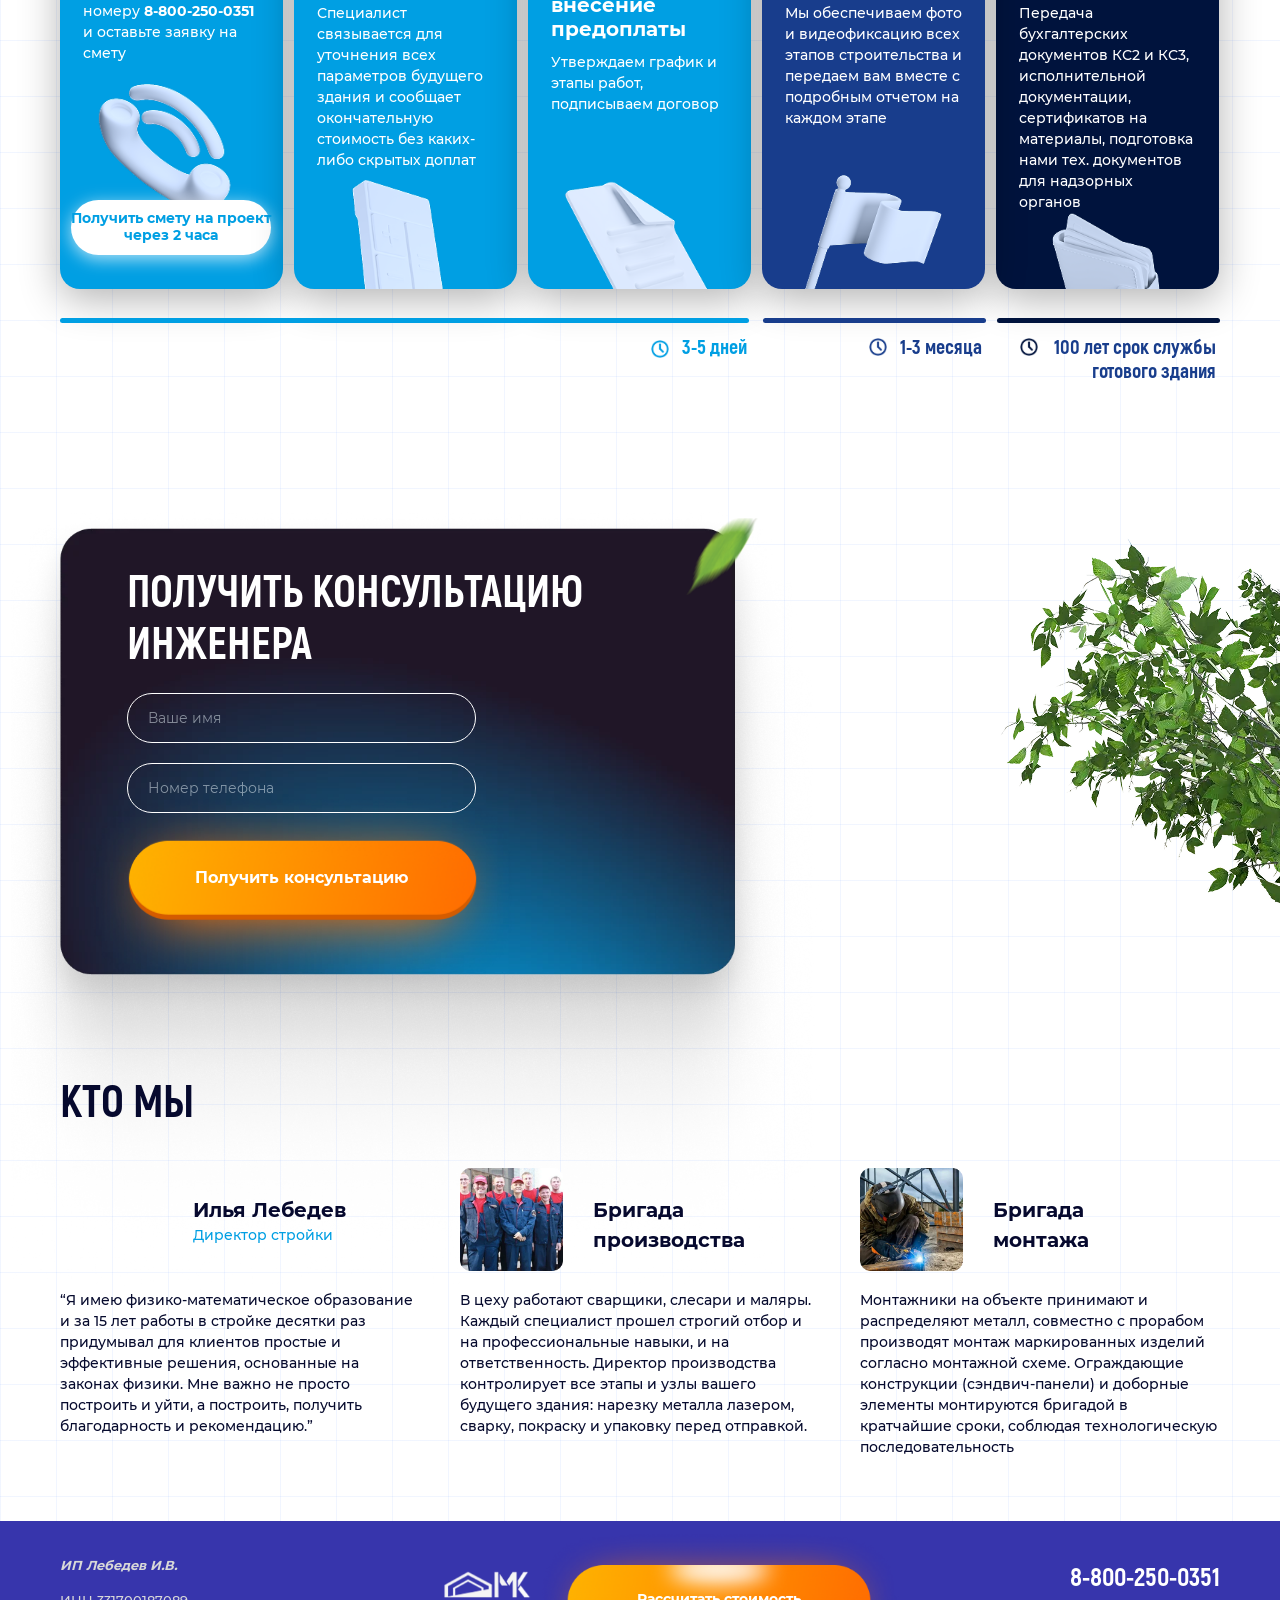
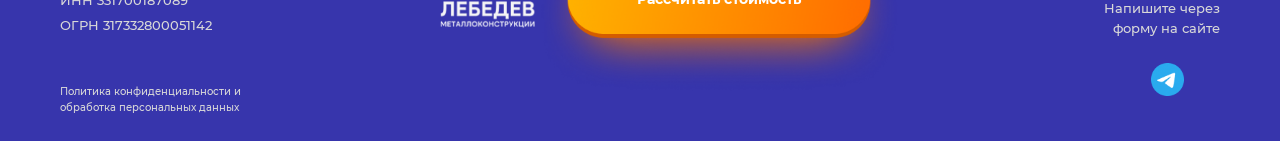
==== commit 44bb3906: "Keep contact forms out of legacy processing and analytics" ====
--- a/index.html
+++ b/index.html
@@ -1,6 +1,6 @@
-<!DOCTYPE html> <html> <head> <meta charset="utf-8" /> <meta http-equiv="Content-Type" content="text/html; charset=utf-8" /> <meta name="viewport" content="width=device-width, initial-scale=1.0" /> <!--metatextblock--> <title>МК Лебедев — строительство зданий из металлоконструкций</title> <meta name="description" content="Строительство зданий из металлоконструкций под ключ: проектирование, производство и монтаж." /> <meta property="og:url" content="https://mklebedev.ru" /> <meta property="og:title" content="МК Лебедев — строительство зданий из металлоконструкций" /> <meta property="og:description" content="Строительство зданий из металлоконструкций под ключ: проектирование, производство и монтаж." /> <meta property="og:type" content="website" /> <meta property="og:image" content="/assets/fccdb71871597737-BHRh3YV_.png" /> <link rel="canonical" href="https://mklebedev.ru"> <!--/metatextblock--> <meta name="format-detection" content="telephone=no" /> <meta http-equiv="x-dns-prefetch-control" content="on"> <link rel="dns-prefetch" href="https://ws.tildacdn.com"> <link rel="dns-prefetch" href="https://static.tildacdn.com"> <link rel="shortcut icon" href="/assets/faa99f1e848c1a09-Iy8x-kt5.png" type="image/x-icon" /> <!-- Assets --> <script src="/source-export/assets/3087985932aea10c.js" async charset="utf-8"></script> <link rel="stylesheet" href="/assets/d329e63da9147b9d-CbxjBDpz.css" type="text/css" media="all" onerror="this.loaderr='y';"/> <link rel="stylesheet" href="/assets/bfaf8ce275fa608b-Btalv23H.css?t=1748951665" type="text/css" media="all" onerror="this.loaderr='y';" /> <link rel="stylesheet" href="[data-uri]" type="text/css" media="all" onerror="this.loaderr='y';" /> <link rel="stylesheet" href="[data-uri]" type="text/css" media="print" onload="this.media='all';" onerror="this.loaderr='y';" /> <noscript><link rel="stylesheet" href="[data-uri]" type="text/css" media="all" /></noscript> <link rel="stylesheet" href="/assets/fa470f65bb7f659a-L-0dBsce.css" type="text/css" media="all" onerror="this.loaderr='y';" /> <link rel="stylesheet" href="/assets/e4e72356dfc69a1c-B1KTAywH.css" type="text/css" media="print" onload="this.media='all';" onerror="this.loaderr='y';" /> <noscript><link rel="stylesheet" href="/assets/e4e72356dfc69a1c-B1KTAywH.css" type="text/css" media="all" /></noscript> <link rel="stylesheet" href="/assets/3b8c2eccae7419a6-CvyxeJ_b.css" type="text/css" media="all" onerror="this.loaderr='y';" /> <script nomodule src="/source-export/assets/10c37ace633e348c.js" charset="utf-8"></script> <script type="text/javascript">function t_onReady(func) {if(document.readyState!='loading') {func();} else {document.addEventListener('DOMContentLoaded',func);}}
+<!DOCTYPE html> <html> <head> <meta charset="utf-8" /> <meta http-equiv="Content-Security-Policy" content="form-action 'self'"> <meta http-equiv="Content-Type" content="text/html; charset=utf-8" /> <meta name="viewport" content="width=device-width, initial-scale=1.0" /> <!--metatextblock--> <title>МК Лебедев — строительство зданий из металлоконструкций</title> <meta name="description" content="Строительство зданий из металлоконструкций под ключ: проектирование, производство и монтаж." /> <meta property="og:url" content="https://mklebedev.ru" /> <meta property="og:title" content="МК Лебедев — строительство зданий из металлоконструкций" /> <meta property="og:description" content="Строительство зданий из металлоконструкций под ключ: проектирование, производство и монтаж." /> <meta property="og:type" content="website" /> <meta property="og:image" content="/assets/fccdb71871597737-BHRh3YV_.png" /> <link rel="canonical" href="https://mklebedev.ru"> <!--/metatextblock--> <meta name="format-detection" content="telephone=no" /> <meta http-equiv="x-dns-prefetch-control" content="on"> <link rel="dns-prefetch" href="https://ws.tildacdn.com"> <link rel="dns-prefetch" href="https://static.tildacdn.com"> <link rel="shortcut icon" href="/assets/faa99f1e848c1a09-Iy8x-kt5.png" type="image/x-icon" /> <!-- Assets --> <script src="/source-export/assets/3087985932aea10c.js" async charset="utf-8"></script> <link rel="stylesheet" href="/assets/d329e63da9147b9d-CbxjBDpz.css" type="text/css" media="all" onerror="this.loaderr='y';"/> <link rel="stylesheet" href="/assets/bfaf8ce275fa608b-Btalv23H.css?t=1748951665" type="text/css" media="all" onerror="this.loaderr='y';" /> <link rel="stylesheet" href="[data-uri]" type="text/css" media="all" onerror="this.loaderr='y';" /> <link rel="stylesheet" href="[data-uri]" type="text/css" media="print" onload="this.media='all';" onerror="this.loaderr='y';" /> <noscript><link rel="stylesheet" href="[data-uri]" type="text/css" media="all" /></noscript> <link rel="stylesheet" href="/assets/fa470f65bb7f659a-L-0dBsce.css" type="text/css" media="all" onerror="this.loaderr='y';" /> <link rel="stylesheet" href="/assets/e4e72356dfc69a1c-B1KTAywH.css" type="text/css" media="print" onload="this.media='all';" onerror="this.loaderr='y';" /> <noscript><link rel="stylesheet" href="/assets/e4e72356dfc69a1c-B1KTAywH.css" type="text/css" media="all" /></noscript> <link rel="stylesheet" href="/assets/3b8c2eccae7419a6-CvyxeJ_b.css" type="text/css" media="all" onerror="this.loaderr='y';" /> <script nomodule src="/source-export/assets/10c37ace633e348c.js" charset="utf-8"></script> <script type="text/javascript">function t_onReady(func) {if(document.readyState!='loading') {func();} else {document.addEventListener('DOMContentLoaded',func);}}
 function t_onFuncLoad(funcName,okFunc,time) {if(typeof window[funcName]==='function') {okFunc();} else {setTimeout(function() {t_onFuncLoad(funcName,okFunc,time);},(time||100));}}function t396_initialScale(t){t=document.getElementById("rec"+t);if(t){t=t.querySelector(".t396__artboard");if(t){var e,r=document.documentElement.clientWidth,a=[];if(i=t.getAttribute("data-artboard-screens"))for(var i=i.split(","),l=0;l<i.length;l++)a[l]=parseInt(i[l],10);else a=[320,480,640,960,1200];for(l=0;l<a.length;l++){var n=a[l];n<=r&&(e=n)}var o="edit"===window.allrecords.getAttribute("data-tilda-mode"),d="center"===t396_getFieldValue(t,"valign",e,a),c="grid"===t396_getFieldValue(t,"upscale",e,a),s=t396_getFieldValue(t,"height_vh",e,a),u=t396_getFieldValue(t,"height",e,a),g=!!window.opr&&!!window.opr.addons||!!window.opera||-1!==navigator.userAgent.indexOf(" OPR/");if(!o&&d&&!c&&!s&&u&&!g){for(var _=parseFloat((r/e).toFixed(3)),f=[t,t.querySelector(".t396__carrier"),t.querySelector(".t396__filter")],l=0;l<f.length;l++)f[l].style.height=Math.floor(parseInt(u,10)*_)+"px";t396_scaleInitial__getElementsToScale(t).forEach(function(t){t.style.zoom=_})}}}}function t396_scaleInitial__getElementsToScale(t){return t?Array.prototype.slice.call(t.children).filter(function(t){return t&&(t.classList.contains("t396__elem")||t.classList.contains("t396__group"))}):[]}function t396_getFieldValue(t,e,r,a){var i=a[a.length-1],l=r===i?t.getAttribute("data-artboard-"+e):t.getAttribute("data-artboard-"+e+"-res-"+r);if(!l)for(var n=0;n<a.length;n++){var o=a[n];if(!(o<=r)&&(l=o===i?t.getAttribute("data-artboard-"+e):t.getAttribute("data-artboard-"+e+"-res-"+o)))break}return l}</script> <script src="/source-export/assets/650635a9ccc1b519.js" charset="utf-8" defer onerror="this.loaderr='y';"></script> <script src="/source-export/assets/99469913cd884b6b.js?t=1748951665" charset="utf-8" async onerror="this.loaderr='y';"></script> <script src="/source-export/assets/4e3898e93c11e9b6.js" charset="utf-8" async onerror="this.loaderr='y';"></script> <script src="/source-export/assets/65742bf27653cb27.js" charset="utf-8" async onerror="this.loaderr='y';"></script> <script src="/source-export/assets/40d3ef7bfcf30dd9.js" charset="utf-8" async onerror="this.loaderr='y';"></script> <script src="/source-export/assets/a7c681a43747995f.js" charset="utf-8" async onerror="this.loaderr='y';"></script> <script src="/source-export/assets/b7b4c8ea3c83208d.js" charset="utf-8" async onerror="this.loaderr='y';"></script> <script src="/source-export/assets/4809ab337c8e7a76.js" charset="utf-8" async onerror="this.loaderr='y';"></script> <script src="/source-export/assets/b25aa137604795e3.js" charset="utf-8" async onerror="this.loaderr='y';"></script> <script src="/source-export/assets/177b3ec71125a889.js" charset="utf-8" async onerror="this.loaderr='y';"></script> <script src="/source-export/assets/a434a3634280222a.js" charset="utf-8" async onerror="this.loaderr='y';"></script> <script src="/source-export/assets/0be8cca68d1aad5b.js" charset="utf-8" async onerror="this.loaderr='y';"></script> <script src="/source-export/assets/f212b7b8f1d6652f.js" charset="utf-8" async onerror="this.loaderr='y';"></script> <script src="/source-export/assets/a888ad3305d15e47.js" charset="utf-8" async onerror="this.loaderr='y';"></script> <script src="/source-export/assets/8f3866c30eab617c.js" charset="utf-8" async onerror="this.loaderr='y';"></script> <script src="/source-export/assets/1a400eea1c77a822.js" charset="utf-8" async onerror="this.loaderr='y';"></script> <script src="/source-export/assets/47298d458f5e125b.js" charset="utf-8" async onerror="this.loaderr='y';"></script> <!-- nominify begin --> <!-- nominify end --><script type="text/javascript">window.dataLayer=window.dataLayer||[];</script> <script type="text/javascript">(function() {if((/bot|google|yandex|baidu|bing|msn|duckduckbot|teoma|slurp|crawler|spider|robot|crawling|facebook/i.test(navigator.userAgent))===false&&typeof(sessionStorage)!='undefined'&&sessionStorage.getItem('visited')!=='y'&&document.visibilityState){var style=document.createElement('style');style.type='text/css';style.innerHTML='@media screen and (min-width: 980px) {.t-records {opacity: 0;}.t-records_animated {-webkit-transition: opacity ease-in-out .2s;-moz-transition: opacity ease-in-out .2s;-o-transition: opacity ease-in-out .2s;transition: opacity ease-in-out .2s;}.t-records.t-records_visible {opacity: 1;}}';document.getElementsByTagName('head')[0].appendChild(style);function t_setvisRecs(){var alr=document.querySelectorAll('.t-records');Array.prototype.forEach.call(alr,function(el) {el.classList.add("t-records_animated");});setTimeout(function() {Array.prototype.forEach.call(alr,function(el) {el.classList.add("t-records_visible");});sessionStorage.setItem("visited","y");},400);}
-document.addEventListener('DOMContentLoaded',t_setvisRecs);}})();</script><link rel="stylesheet" href="[data-uri]" type="text/css" media="all" />  <script type="module" crossorigin src="/assets/main-DmzlNmoG.js"></script>
+document.addEventListener('DOMContentLoaded',t_setvisRecs);}})();</script><link rel="stylesheet" href="[data-uri]" type="text/css" media="all" />  <script type="module" crossorigin src="/assets/main-BvED78O6.js"></script>
   <link rel="modulepreload" crossorigin href="/assets/calculator-Bp9e5gsa.js">
   <link rel="stylesheet" crossorigin href="/assets/calculator-DmdDq4Le.css">
   <link rel="stylesheet" crossorigin href="/assets/main-CkCjSXBp.css">
@@ -238,7 +238,7 @@
 /> </div> </div> <div class='t396__elem tn-elem tn-elem__8696871781740120317524' data-elem-id='1740120317524' data-elem-type='image' data-field-top-value="80" data-field-left-value="633" data-field-height-value="84" data-field-width-value="87" data-field-axisy-value="top" data-field-axisx-value="left" data-field-container-value="grid" data-field-topunits-value="px" data-field-leftunits-value="px" data-field-heightunits-value="px" data-field-widthunits-value="px" data-animate-prx="mouse" data-animate-prx-dx="20" data-animate-prx-dy="50" data-field-filewidth-value="384" data-field-fileheight-value="372" data-field-heightmode-value="hug" data-field-top-res-320-value="82" data-field-left-res-320-value="214" data-field-height-res-320-value="84" data-field-top-res-480-value="12" data-field-left-res-480-value="357" data-field-height-res-480-value="84" data-field-top-res-640-value="86" data-field-left-res-640-value="543" data-field-height-res-640-value="84" data-field-height-res-960-value="84"> <div class='tn-atom'> <img loading="lazy" decoding="async" class='tn-atom__img t-img' data-original='/source-export/assets/b1fe556e28b36f73.png'
 src='[data-uri]'
 alt='' imgfield='tn_img_1740120317524'
-/> </div> </div> <div class='t396__elem tn-elem tn-elem__8696871781740119147518' data-elem-id='1740119147518' data-elem-type='form' data-field-top-value="262" data-field-left-value="87" data-field-height-value="230" data-field-width-value="349" data-field-axisy-value="top" data-field-axisx-value="left" data-field-container-value="grid" data-field-topunits-value="px" data-field-leftunits-value="px" data-field-heightunits-value="px" data-field-widthunits-value="px" data-field-heightmode-value="hug" data-field-top-res-320-value="272" data-field-left-res-320-value="26" data-field-height-res-320-value="230" data-field-width-res-320-value="271" data-field-axisy-res-320-value="top" data-field-axisx-res-320-value="left" data-field-container-res-320-value="grid" data-field-topunits-res-320-value="px" data-field-leftunits-res-320-value="px" data-field-heightunits-res-320-value="px" data-field-widthunits-res-320-value="px" data-field-widthmode-res-320-value="fixed" data-field-heightmode-res-320-value="hug" data-field-top-res-480-value="194" data-field-left-res-480-value="57" data-field-height-res-480-value="230" data-field-width-res-480-value="349" data-field-container-res-480-value="grid" data-field-top-res-640-value="251" data-field-left-res-640-value="57" data-field-height-res-640-value="230" data-field-width-res-640-value="349" data-field-container-res-640-value="grid" data-field-inputpos-value="v" data-field-inputfontfamily-value="AkrobatMontserrat" data-field-fieldfontfamily-value="AkrobatMontserrat" data-field-inputfontsize-value="14" data-field-inputfontweight-value="400" data-field-inputcolor-value="#f0faff" data-field-inputbordercolor-value="#ffffff" data-field-inputbordersize-value="1" data-field-inputradius-value="50" data-field-inputheight-value="50" data-field-inputmargbottom-value="20" data-field-inputmargright-value="20" data-field-inputtitlefontsize-value="16" data-field-inputtitlefontweight-value="400" data-field-inputtitlemargbottom-value="5" data-field-inputelsfontweight-value="400" data-field-inputelsfontsize-value="14" data-field-buttontitle-value="Получить консультацию" data-field-buttonalign-value="center" data-field-buttoncolor-value="#ffffff" data-field-buttonwidth-value="250" data-field-buttonheight-value="90" data-field-buttonfontfamily-value="AkrobatMontserrat" data-field-buttonfontsize-value="16" data-field-buttonfontweight-value="700" data-field-receivers-value="1c89ea1add6e841667972118f7f502ff,403a4c3d65a7ae4f6db1f34fa1df5958"> <div class='tn-atom tn-atom__form'></div> <!--googleoff: all--> <!--noindex--> <div data-nosnippet="true" class="tn-atom__inputs-wrapp" style="display:none;"> <textarea class="tn-atom__inputs-textarea">[{"lid":"1740119147518","ls":"10","loff":"","li_parent_id":"","li_type":"nm","li_ph":"\u0412\u0430\u0448\u0435 \u0438\u043c\u044f","li_nm":"Name"},{"lid":"1740119147519","ls":"20","loff":"","li_parent_id":"","li_type":"ph","li_ph":"\u041d\u043e\u043c\u0435\u0440 \u0442\u0435\u043b\u0435\u0444\u043e\u043d\u0430","li_maskcountry":"RU","li_nm":"Phone"}]</textarea> </div> <!--/noindex--> <!--googleon: all--> </div> </div> </div> <script>t_onReady(function() {t_onFuncLoad('t396_init',function() {t396_init('869687178');});});</script> <!-- /T396 --> </div> <div id="rec869703986" class="r t-rec" style=" " data-animationappear="off" data-record-type="396"> <!-- T396 --> <style>#rec869703986 .t396__artboard {height:220px;background-color:#3735ac;}#rec869703986 .t396__filter {height:220px;}#rec869703986 .t396__carrier{height:220px;background-position:center center;background-attachment:scroll;background-size:cover;background-repeat:no-repeat;}@media screen and (max-width:1199px) {#rec869703986 .t396__artboard,#rec869703986 .t396__filter,#rec869703986 .t396__carrier {}#rec869703986 .t396__filter {}#rec869703986 .t396__carrier {background-attachment:scroll;}}@media screen and (max-width:959px) {#rec869703986 .t396__artboard,#rec869703986 .t396__filter,#rec869703986 .t396__carrier {}#rec869703986 .t396__filter {}#rec869703986 .t396__carrier {background-attachment:scroll;}}@media screen and (max-width:639px) {#rec869703986 .t396__artboard,#rec869703986 .t396__filter,#rec869703986 .t396__carrier {}#rec869703986 .t396__filter {}#rec869703986 .t396__carrier {background-attachment:scroll;}}@media screen and (max-width:479px) {#rec869703986 .t396__artboard,#rec869703986 .t396__filter,#rec869703986 .t396__carrier {height:410px;}#rec869703986 .t396__filter {}#rec869703986 .t396__carrier {background-attachment:scroll;}}#rec869703986 .tn-elem[data-elem-id="1740121909547"]{color:#d8d8d8;z-index:3;top:34px;left:calc(50% - 600px + 20px);width:150px;height:auto;}#rec869703986 .tn-elem[data-elem-id="1740121909547"] .tn-atom {vertical-align:middle;color:#d8d8d8;font-size:13px;font-family:'AkrobatMontserrat',Arial,sans-serif;line-height:1.55;font-weight:500;background-position:center center;border-color:transparent ;border-style:solid;}@media screen and (max-width:1199px) {}@media screen and (max-width:959px) {}@media screen and (max-width:639px) {}@media screen and (max-width:479px) {#rec869703986 .tn-elem[data-elem-id="1740121909547"] {top:222px;left:calc(50% - 160px + 10px);height:auto;}}#rec869703986 .tn-elem[data-elem-id="1740122061212"]{color:#d8d8d8;text-align:right;z-index:4;top:77px;left:calc(50% - 600px + 1023px);width:157px;height:auto;}#rec869703986 .tn-elem[data-elem-id="1740122061212"] .tn-atom {vertical-align:middle;color:#d8d8d8;font-size:13px;font-family:'AkrobatMontserrat',Arial,sans-serif;line-height:1.55;font-weight:500;background-position:center center;border-color:transparent ;border-style:solid;}@media screen and (max-width:1199px) {#rec869703986 .tn-elem[data-elem-id="1740122061212"] {top:73px;left:calc(50% - 480px + 793px);width:157px;height:auto;}#rec869703986 .tn-elem[data-elem-id="1740122061212"] .tn-atom {vertical-align:middle;white-space:normal;background-size:cover;}}@media screen and (max-width:959px) {#rec869703986 .tn-elem[data-elem-id="1740122061212"] {top:171px;left:calc(50% - 320px + 456px);height:auto;}}@media screen and (max-width:639px) {#rec869703986 .tn-elem[data-elem-id="1740122061212"] {top:178px;left:calc(50% - 240px + 309px);height:auto;}}@media screen and (max-width:479px) {#rec869703986 .tn-elem[data-elem-id="1740122061212"] {top:62px;left:calc(50% - 160px + 153px);height:auto;}}#rec869703986 .tn-elem[data-elem-id="1740121970980"]{color:#d8d8d8;z-index:5;top:69px;left:calc(50% - 600px + 20px);width:150px;height:auto;}#rec869703986 .tn-elem[data-elem-id="1740121970980"] .tn-atom {vertical-align:middle;color:#d8d8d8;font-size:13px;font-family:'AkrobatMontserrat',Arial,sans-serif;line-height:1.55;font-weight:500;background-position:center center;border-color:transparent ;border-style:solid;}@media screen and (max-width:1199px) {}@media screen and (max-width:959px) {}@media screen and (max-width:639px) {}@media screen and (max-width:479px) {#rec869703986 .tn-elem[data-elem-id="1740121970980"] {top:257px;left:calc(50% - 160px + 10px);height:auto;}}#rec869703986 .tn-elem[data-elem-id="1740121992164"]{color:#d8d8d8;z-index:6;top:94px;left:calc(50% - 600px + 20px);width:166px;height:auto;}#rec869703986 .tn-elem[data-elem-id="1740121992164"] .tn-atom {vertical-align:middle;color:#d8d8d8;font-size:13px;font-family:'AkrobatMontserrat',Arial,sans-serif;line-height:1.55;font-weight:500;background-position:center center;border-color:transparent ;border-style:solid;}@media screen and (max-width:1199px) {}@media screen and (max-width:959px) {}@media screen and (max-width:639px) {}@media screen and (max-width:479px) {#rec869703986 .tn-elem[data-elem-id="1740121992164"] {top:282px;left:calc(50% - 160px + 10px);height:auto;}}#rec869703986 .tn-elem[data-elem-id="1740122017211"]{color:#d8d8d8;z-index:7;top:163px;left:calc(50% - 600px + 20px);width:234px;height:auto;}#rec869703986 .tn-elem[data-elem-id="1740122017211"] .tn-atom {vertical-align:middle;color:#d8d8d8;font-size:10px;font-family:'AkrobatMontserrat',Arial,sans-serif;line-height:1.55;font-weight:500;background-position:center center;border-color:transparent ;border-style:solid;}@media screen and (max-width:1199px) {}@media screen and (max-width:959px) {}@media screen and (max-width:639px) {}@media screen and (max-width:479px) {#rec869703986 .tn-elem[data-elem-id="1740122017211"] {top:340px;left:calc(50% - 160px + 43px);height:auto;}#rec869703986 .tn-elem[data-elem-id="1740122017211"] {text-align:center;}}#rec869703986 .tn-elem[data-elem-id="1740121831693"]{z-index:8;top:51px;left:calc(50% - 600px + 400px);width:95px;height:auto;}#rec869703986 .tn-elem[data-elem-id="1740121831693"] .tn-atom {border-radius:0px 0px 0px 0px;background-position:center center;border-color:transparent ;border-style:solid;}#rec869703986 .tn-elem[data-elem-id="1740121831693"] .tn-atom__img {border-radius:0px 0px 0px 0px;object-position:center center;}@media screen and (max-width:1199px) {#rec869703986 .tn-elem[data-elem-id="1740121831693"] {top:41px;left:calc(50% - 480px + 284px);height:auto;}}@media screen and (max-width:959px) {#rec869703986 .tn-elem[data-elem-id="1740121831693"] {top:34px;left:calc(50% - 320px + 202px);height:auto;}}@media screen and (max-width:639px) {#rec869703986 .tn-elem[data-elem-id="1740121831693"] {top:350px;left:calc(50% - 240px + 570px);height:auto;}}@media screen and (max-width:479px) {#rec869703986 .tn-elem[data-elem-id="1740121831693"] {top:245px;left:calc(50% - 160px + 215px);height:auto;}}#rec869703986 .tn-elem[data-elem-id="1740121831699"]{color:#ffffff;text-align:right;z-index:9;top:37px;left:calc(50% - 600px + 977px);width:203px;height:auto;}#rec869703986 .tn-elem[data-elem-id="1740121831699"] .tn-atom {vertical-align:middle;color:#ffffff;font-size:26px;font-family:'AkrobatMontserrat',Arial,sans-serif;line-height:1.55;font-weight:600;background-position:center center;border-color:transparent ;border-style:solid;}@media screen and (max-width:1199px) {#rec869703986 .tn-elem[data-elem-id="1740121831699"] {top:33px;left:calc(50% - 480px + 747px);height:auto;}}@media screen and (max-width:959px) {#rec869703986 .tn-elem[data-elem-id="1740121831699"] {top:131px;left:calc(50% - 320px + 410px);width:203px;height:auto;}}@media screen and (max-width:639px) {#rec869703986 .tn-elem[data-elem-id="1740121831699"] {top:138px;left:calc(50% - 240px + 263px);height:auto;}}@media screen and (max-width:479px) {#rec869703986 .tn-elem[data-elem-id="1740121831699"] {top:22px;left:calc(50% - 160px + 107px);height:auto;}}#rec869703986 .tn-elem[data-elem-id="1740121831702"]{z-index:10;top:144px;left:calc(50% - 600px + 1069px);width:33px;height:auto;}@media (min-width:1200px) {#rec869703986 .tn-elem.t396__elem--anim-hidden[data-elem-id="1740121831702"] {opacity:0;}}#rec869703986 .tn-elem[data-elem-id="1740121831702"] .tn-atom {border-radius:0px 0px 0px 0px;background-position:center center;border-color:transparent ;border-style:solid;}#rec869703986 .tn-elem[data-elem-id="1740121831702"] .tn-atom__img {border-radius:0px 0px 0px 0px;object-position:center center;}@media screen and (max-width:1199px) {#rec869703986 .tn-elem[data-elem-id="1740121831702"] {top:140px;left:calc(50% - 480px + 839px);height:auto;}}@media screen and (max-width:959px) {#rec869703986 .tn-elem[data-elem-id="1740121831702"] {top:143px;left:calc(50% - 320px + 766px);height:auto;}}@media screen and (max-width:639px) {#rec869703986 .tn-elem[data-elem-id="1740121831702"] {height:auto;}}@media screen and (max-width:479px) {#rec869703986 .tn-elem[data-elem-id="1740121831702"] {top:29px;left:calc(50% - 160px + 10px);height:auto;}}#rec869703986 .tn-elem[data-elem-id="1740121831707"]{z-index:11;top:142px;left:calc(50% - 600px + 1111px);width:33px;height:auto;}@media (min-width:1200px) {#rec869703986 .tn-elem.t396__elem--anim-hidden[data-elem-id="1740121831707"] {opacity:0;}}#rec869703986 .tn-elem[data-elem-id="1740121831707"] .tn-atom {border-radius:0px 0px 0px 0px;background-position:center center;border-color:transparent ;border-style:solid;}#rec869703986 .tn-elem[data-elem-id="1740121831707"] .tn-atom__img {border-radius:0px 0px 0px 0px;object-position:center center;}@media screen and (max-width:1199px) {#rec869703986 .tn-elem[data-elem-id="1740121831707"] {top:139px;left:calc(50% - 480px + 881px);height:auto;}}@media screen and (max-width:959px) {#rec869703986 .tn-elem[data-elem-id="1740121831707"] {top:142px;left:calc(50% - 320px + 808px);height:auto;}}@media screen and (max-width:639px) {#rec869703986 .tn-elem[data-elem-id="1740121831707"] {height:auto;}}@media screen and (max-width:479px) {#rec869703986 .tn-elem[data-elem-id="1740121831707"] {top:27px;left:calc(50% - 160px + 52px);height:auto;}}#rec869703986 .tn-elem[data-elem-id="1740121831677"]{z-index:13;top:10px;left:calc(50% - 600px + 495px);width:368px;height:auto;}@media (min-width:1200px) {#rec869703986 .tn-elem.t396__elem--anim-hidden[data-elem-id="1740121831677"] {opacity:0;}}#rec869703986 .tn-elem[data-elem-id="1740121831677"] .tn-atom {border-radius:0px 0px 0px 0px;background-position:center center;border-color:transparent ;border-style:solid;}#rec869703986 .tn-elem[data-elem-id="1740121831677"] .tn-atom__img {border-radius:0px 0px 0px 0px;object-position:center center;}@media screen and (max-width:1199px) {#rec869703986 .tn-elem[data-elem-id="1740121831677"] {top:0px;left:calc(50% - 480px + 379px);height:auto;}}@media screen and (max-width:959px) {#rec869703986 .tn-elem[data-elem-id="1740121831677"] {top:0px;left:calc(50% - 320px + 297px);height:auto;}}@media screen and (max-width:639px) {#rec869703986 .tn-elem[data-elem-id="1740121831677"] {top:7px;left:calc(50% - 240px + 199px);width:296px;height:auto;}}@media screen and (max-width:479px) {#rec869703986 .tn-elem[data-elem-id="1740121831677"] {top:82px;left:calc(50% - 160px + -14px);width:345px;height:auto;}}#rec869703986 .tn-elem[data-elem-id="1740121831684"]{color:#ffffff;text-align:center;z-index:14;top:42px;left:calc(50% - 600px + 557px);width:244px;height:73px;}#rec869703986 .tn-elem[data-elem-id="1740121831684"] .tn-atom{color:#ffffff;font-size:14px;font-family:'AkrobatMontserrat',Arial,sans-serif;line-height:1.2;font-weight:700;border-width:2px;border-radius:30px 30px 30px 30px;background-position:center center;border-color:transparent ;border-style:solid;transition:background-color 0.2s ease-in-out,color 0.2s ease-in-out,border-color 0.2s ease-in-out;}@media screen and (max-width:1199px) {#rec869703986 .tn-elem[data-elem-id="1740121831684"] {top:32px;left:calc(50% - 480px + 441px);width:244px;height:73px;}}@media screen and (max-width:959px) {#rec869703986 .tn-elem[data-elem-id="1740121831684"] {top:32px;left:calc(50% - 320px + 359px);width:244px;height:73px;}}@media screen and (max-width:639px) {#rec869703986 .tn-elem[data-elem-id="1740121831684"] {top:33px;left:calc(50% - 240px + 249px);width:196px;height:59px;}}@media screen and (max-width:479px) {#rec869703986 .tn-elem[data-elem-id="1740121831684"] {top:112px;left:calc(50% - 160px + 44px);width:229px;height:69px;}}</style> <div class='t396'> <div class="t396__artboard" data-artboard-recid="869703986" data-artboard-screens="320,480,640,960,1200" data-artboard-height="220" data-artboard-valign="center" data-artboard-upscale="grid" data-artboard-height-res-320="410"> <div class="t396__carrier" data-artboard-recid="869703986"></div> <div class="t396__filter" data-artboard-recid="869703986"></div> <div class='t396__elem tn-elem tn-elem__8697039861740121909547' data-elem-id='1740121909547' data-elem-type='text' data-field-top-value="34" data-field-left-value="20" data-field-height-value="20" data-field-width-value="150" data-field-axisy-value="top" data-field-axisx-value="left" data-field-container-value="grid" data-field-topunits-value="px" data-field-leftunits-value="px" data-field-heightunits-value="px" data-field-widthunits-value="px" data-field-textfit-value="autoheight" data-field-top-res-320-value="222" data-field-left-res-320-value="10"> <div class='tn-atom' field='tn_text_1740121909547'><strong><em>ИП Лебедев И.В.</em></strong></div> </div> <div class='t396__elem tn-elem tn-elem__8697039861740122061212' data-elem-id='1740122061212' data-elem-type='text' data-field-top-value="77" data-field-left-value="1023" data-field-height-value="20" data-field-width-value="157" data-field-axisy-value="top" data-field-axisx-value="left" data-field-container-value="grid" data-field-topunits-value="px" data-field-leftunits-value="px" data-field-heightunits-value="px" data-field-widthunits-value="px" data-field-textfit-value="autoheight" data-field-top-res-320-value="62" data-field-left-res-320-value="153" data-field-top-res-480-value="178" data-field-left-res-480-value="309" data-field-top-res-640-value="171" data-field-left-res-640-value="456" data-field-top-res-960-value="73" data-field-left-res-960-value="793" data-field-height-res-960-value="20" data-field-width-res-960-value="157" data-field-heightunits-res-960-value="px" data-field-textfit-res-960-value="autoheight"> <div class='tn-atom' field='tn_text_1740122061212'>Напишите через форму на сайте</div> </div> <div class='t396__elem tn-elem tn-elem__8697039861740121970980' data-elem-id='1740121970980' data-elem-type='text' data-field-top-value="69" data-field-left-value="20" data-field-height-value="20" data-field-width-value="150" data-field-axisy-value="top" data-field-axisx-value="left" data-field-container-value="grid" data-field-topunits-value="px" data-field-leftunits-value="px" data-field-heightunits-value="px" data-field-widthunits-value="px" data-field-textfit-value="autoheight" data-field-top-res-320-value="257" data-field-left-res-320-value="10"> <div class='tn-atom' field='tn_text_1740121970980'>ИНН 331700187089</div> </div> <div class='t396__elem tn-elem tn-elem__8697039861740121992164' data-elem-id='1740121992164' data-elem-type='text' data-field-top-value="94" data-field-left-value="20" data-field-height-value="20" data-field-width-value="166" data-field-axisy-value="top" data-field-axisx-value="left" data-field-container-value="grid" data-field-topunits-value="px" data-field-leftunits-value="px" data-field-heightunits-value="px" data-field-widthunits-value="px" data-field-textfit-value="autoheight" data-field-top-res-320-value="282" data-field-left-res-320-value="10"> <div class='tn-atom' field='tn_text_1740121992164'>ОГРН 317332800051142</div> </div> <div class='t396__elem tn-elem tn-elem__8697039861740122017211' data-elem-id='1740122017211' data-elem-type='text' data-field-top-value="163" data-field-left-value="20" data-field-height-value="32" data-field-width-value="234" data-field-axisy-value="top" data-field-axisx-value="left" data-field-container-value="grid" data-field-topunits-value="px" data-field-leftunits-value="px" data-field-heightunits-value="px" data-field-widthunits-value="px" data-field-textfit-value="autoheight" data-field-top-res-320-value="340" data-field-left-res-320-value="43"> <div class='tn-atom' field='tn_text_1740122017211'>Политика конфиденциальности и обработка персональных данных</div> </div> <div class='t396__elem tn-elem tn-elem__8697039861740121831693' data-elem-id='1740121831693' data-elem-type='image' data-field-top-value="51" data-field-left-value="400" data-field-height-value="57" data-field-width-value="95" data-field-axisy-value="top" data-field-axisx-value="left" data-field-container-value="grid" data-field-topunits-value="px" data-field-leftunits-value="px" data-field-heightunits-value="px" data-field-widthunits-value="px" data-field-filewidth-value="131" data-field-fileheight-value="78" data-field-heightmode-value="hug" data-field-top-res-320-value="245" data-field-left-res-320-value="215" data-field-top-res-480-value="350" data-field-left-res-480-value="570" data-field-top-res-640-value="34" data-field-left-res-640-value="202" data-field-top-res-960-value="41" data-field-left-res-960-value="284"> <div class='tn-atom'> <img loading="lazy" decoding="async" class='tn-atom__img t-img' data-original='/source-export/assets/33221e2e450f0133.png'
+/> </div> </div> <div class='t396__elem tn-elem tn-elem__8696871781740119147518' data-elem-id='1740119147518' data-elem-type='form' data-field-top-value="262" data-field-left-value="87" data-field-height-value="230" data-field-width-value="349" data-field-axisy-value="top" data-field-axisx-value="left" data-field-container-value="grid" data-field-topunits-value="px" data-field-leftunits-value="px" data-field-heightunits-value="px" data-field-widthunits-value="px" data-field-heightmode-value="hug" data-field-top-res-320-value="272" data-field-left-res-320-value="26" data-field-height-res-320-value="230" data-field-width-res-320-value="271" data-field-axisy-res-320-value="top" data-field-axisx-res-320-value="left" data-field-container-res-320-value="grid" data-field-topunits-res-320-value="px" data-field-leftunits-res-320-value="px" data-field-heightunits-res-320-value="px" data-field-widthunits-res-320-value="px" data-field-widthmode-res-320-value="fixed" data-field-heightmode-res-320-value="hug" data-field-top-res-480-value="194" data-field-left-res-480-value="57" data-field-height-res-480-value="230" data-field-width-res-480-value="349" data-field-container-res-480-value="grid" data-field-top-res-640-value="251" data-field-left-res-640-value="57" data-field-height-res-640-value="230" data-field-width-res-640-value="349" data-field-container-res-640-value="grid" data-field-inputpos-value="v" data-field-inputfontfamily-value="AkrobatMontserrat" data-field-fieldfontfamily-value="AkrobatMontserrat" data-field-inputfontsize-value="14" data-field-inputfontweight-value="400" data-field-inputcolor-value="#f0faff" data-field-inputbordercolor-value="#ffffff" data-field-inputbordersize-value="1" data-field-inputradius-value="50" data-field-inputheight-value="50" data-field-inputmargbottom-value="20" data-field-inputmargright-value="20" data-field-inputtitlefontsize-value="16" data-field-inputtitlefontweight-value="400" data-field-inputtitlemargbottom-value="5" data-field-inputelsfontweight-value="400" data-field-inputelsfontsize-value="14" data-field-buttontitle-value="Получить консультацию" data-field-buttonalign-value="center" data-field-buttoncolor-value="#ffffff" data-field-buttonwidth-value="250" data-field-buttonheight-value="90" data-field-buttonfontfamily-value="AkrobatMontserrat" data-field-buttonfontsize-value="16" data-field-buttonfontweight-value="700"> <div class='tn-atom tn-atom__form'></div> <!--googleoff: all--> <!--noindex--> <div data-nosnippet="true" class="tn-atom__inputs-wrapp" style="display:none;"> <textarea class="tn-atom__inputs-textarea">[{"lid":"1740119147518","ls":"10","loff":"","li_parent_id":"","li_type":"nm","li_ph":"\u0412\u0430\u0448\u0435 \u0438\u043c\u044f","li_nm":"Name"},{"lid":"1740119147519","ls":"20","loff":"","li_parent_id":"","li_type":"ph","li_ph":"\u041d\u043e\u043c\u0435\u0440 \u0442\u0435\u043b\u0435\u0444\u043e\u043d\u0430","li_maskcountry":"RU","li_nm":"Phone"}]</textarea> </div> <!--/noindex--> <!--googleon: all--> </div> </div> </div> <script>t_onReady(function() {t_onFuncLoad('t396_init',function() {t396_init('869687178');});});</script> <!-- /T396 --> </div> <div id="rec869703986" class="r t-rec" style=" " data-animationappear="off" data-record-type="396"> <!-- T396 --> <style>#rec869703986 .t396__artboard {height:220px;background-color:#3735ac;}#rec869703986 .t396__filter {height:220px;}#rec869703986 .t396__carrier{height:220px;background-position:center center;background-attachment:scroll;background-size:cover;background-repeat:no-repeat;}@media screen and (max-width:1199px) {#rec869703986 .t396__artboard,#rec869703986 .t396__filter,#rec869703986 .t396__carrier {}#rec869703986 .t396__filter {}#rec869703986 .t396__carrier {background-attachment:scroll;}}@media screen and (max-width:959px) {#rec869703986 .t396__artboard,#rec869703986 .t396__filter,#rec869703986 .t396__carrier {}#rec869703986 .t396__filter {}#rec869703986 .t396__carrier {background-attachment:scroll;}}@media screen and (max-width:639px) {#rec869703986 .t396__artboard,#rec869703986 .t396__filter,#rec869703986 .t396__carrier {}#rec869703986 .t396__filter {}#rec869703986 .t396__carrier {background-attachment:scroll;}}@media screen and (max-width:479px) {#rec869703986 .t396__artboard,#rec869703986 .t396__filter,#rec869703986 .t396__carrier {height:410px;}#rec869703986 .t396__filter {}#rec869703986 .t396__carrier {background-attachment:scroll;}}#rec869703986 .tn-elem[data-elem-id="1740121909547"]{color:#d8d8d8;z-index:3;top:34px;left:calc(50% - 600px + 20px);width:150px;height:auto;}#rec869703986 .tn-elem[data-elem-id="1740121909547"] .tn-atom {vertical-align:middle;color:#d8d8d8;font-size:13px;font-family:'AkrobatMontserrat',Arial,sans-serif;line-height:1.55;font-weight:500;background-position:center center;border-color:transparent ;border-style:solid;}@media screen and (max-width:1199px) {}@media screen and (max-width:959px) {}@media screen and (max-width:639px) {}@media screen and (max-width:479px) {#rec869703986 .tn-elem[data-elem-id="1740121909547"] {top:222px;left:calc(50% - 160px + 10px);height:auto;}}#rec869703986 .tn-elem[data-elem-id="1740122061212"]{color:#d8d8d8;text-align:right;z-index:4;top:77px;left:calc(50% - 600px + 1023px);width:157px;height:auto;}#rec869703986 .tn-elem[data-elem-id="1740122061212"] .tn-atom {vertical-align:middle;color:#d8d8d8;font-size:13px;font-family:'AkrobatMontserrat',Arial,sans-serif;line-height:1.55;font-weight:500;background-position:center center;border-color:transparent ;border-style:solid;}@media screen and (max-width:1199px) {#rec869703986 .tn-elem[data-elem-id="1740122061212"] {top:73px;left:calc(50% - 480px + 793px);width:157px;height:auto;}#rec869703986 .tn-elem[data-elem-id="1740122061212"] .tn-atom {vertical-align:middle;white-space:normal;background-size:cover;}}@media screen and (max-width:959px) {#rec869703986 .tn-elem[data-elem-id="1740122061212"] {top:171px;left:calc(50% - 320px + 456px);height:auto;}}@media screen and (max-width:639px) {#rec869703986 .tn-elem[data-elem-id="1740122061212"] {top:178px;left:calc(50% - 240px + 309px);height:auto;}}@media screen and (max-width:479px) {#rec869703986 .tn-elem[data-elem-id="1740122061212"] {top:62px;left:calc(50% - 160px + 153px);height:auto;}}#rec869703986 .tn-elem[data-elem-id="1740121970980"]{color:#d8d8d8;z-index:5;top:69px;left:calc(50% - 600px + 20px);width:150px;height:auto;}#rec869703986 .tn-elem[data-elem-id="1740121970980"] .tn-atom {vertical-align:middle;color:#d8d8d8;font-size:13px;font-family:'AkrobatMontserrat',Arial,sans-serif;line-height:1.55;font-weight:500;background-position:center center;border-color:transparent ;border-style:solid;}@media screen and (max-width:1199px) {}@media screen and (max-width:959px) {}@media screen and (max-width:639px) {}@media screen and (max-width:479px) {#rec869703986 .tn-elem[data-elem-id="1740121970980"] {top:257px;left:calc(50% - 160px + 10px);height:auto;}}#rec869703986 .tn-elem[data-elem-id="1740121992164"]{color:#d8d8d8;z-index:6;top:94px;left:calc(50% - 600px + 20px);width:166px;height:auto;}#rec869703986 .tn-elem[data-elem-id="1740121992164"] .tn-atom {vertical-align:middle;color:#d8d8d8;font-size:13px;font-family:'AkrobatMontserrat',Arial,sans-serif;line-height:1.55;font-weight:500;background-position:center center;border-color:transparent ;border-style:solid;}@media screen and (max-width:1199px) {}@media screen and (max-width:959px) {}@media screen and (max-width:639px) {}@media screen and (max-width:479px) {#rec869703986 .tn-elem[data-elem-id="1740121992164"] {top:282px;left:calc(50% - 160px + 10px);height:auto;}}#rec869703986 .tn-elem[data-elem-id="1740122017211"]{color:#d8d8d8;z-index:7;top:163px;left:calc(50% - 600px + 20px);width:234px;height:auto;}#rec869703986 .tn-elem[data-elem-id="1740122017211"] .tn-atom {vertical-align:middle;color:#d8d8d8;font-size:10px;font-family:'AkrobatMontserrat',Arial,sans-serif;line-height:1.55;font-weight:500;background-position:center center;border-color:transparent ;border-style:solid;}@media screen and (max-width:1199px) {}@media screen and (max-width:959px) {}@media screen and (max-width:639px) {}@media screen and (max-width:479px) {#rec869703986 .tn-elem[data-elem-id="1740122017211"] {top:340px;left:calc(50% - 160px + 43px);height:auto;}#rec869703986 .tn-elem[data-elem-id="1740122017211"] {text-align:center;}}#rec869703986 .tn-elem[data-elem-id="1740121831693"]{z-index:8;top:51px;left:calc(50% - 600px + 400px);width:95px;height:auto;}#rec869703986 .tn-elem[data-elem-id="1740121831693"] .tn-atom {border-radius:0px 0px 0px 0px;background-position:center center;border-color:transparent ;border-style:solid;}#rec869703986 .tn-elem[data-elem-id="1740121831693"] .tn-atom__img {border-radius:0px 0px 0px 0px;object-position:center center;}@media screen and (max-width:1199px) {#rec869703986 .tn-elem[data-elem-id="1740121831693"] {top:41px;left:calc(50% - 480px + 284px);height:auto;}}@media screen and (max-width:959px) {#rec869703986 .tn-elem[data-elem-id="1740121831693"] {top:34px;left:calc(50% - 320px + 202px);height:auto;}}@media screen and (max-width:639px) {#rec869703986 .tn-elem[data-elem-id="1740121831693"] {top:350px;left:calc(50% - 240px + 570px);height:auto;}}@media screen and (max-width:479px) {#rec869703986 .tn-elem[data-elem-id="1740121831693"] {top:245px;left:calc(50% - 160px + 215px);height:auto;}}#rec869703986 .tn-elem[data-elem-id="1740121831699"]{color:#ffffff;text-align:right;z-index:9;top:37px;left:calc(50% - 600px + 977px);width:203px;height:auto;}#rec869703986 .tn-elem[data-elem-id="1740121831699"] .tn-atom {vertical-align:middle;color:#ffffff;font-size:26px;font-family:'AkrobatMontserrat',Arial,sans-serif;line-height:1.55;font-weight:600;background-position:center center;border-color:transparent ;border-style:solid;}@media screen and (max-width:1199px) {#rec869703986 .tn-elem[data-elem-id="1740121831699"] {top:33px;left:calc(50% - 480px + 747px);height:auto;}}@media screen and (max-width:959px) {#rec869703986 .tn-elem[data-elem-id="1740121831699"] {top:131px;left:calc(50% - 320px + 410px);width:203px;height:auto;}}@media screen and (max-width:639px) {#rec869703986 .tn-elem[data-elem-id="1740121831699"] {top:138px;left:calc(50% - 240px + 263px);height:auto;}}@media screen and (max-width:479px) {#rec869703986 .tn-elem[data-elem-id="1740121831699"] {top:22px;left:calc(50% - 160px + 107px);height:auto;}}#rec869703986 .tn-elem[data-elem-id="1740121831702"]{z-index:10;top:144px;left:calc(50% - 600px + 1069px);width:33px;height:auto;}@media (min-width:1200px) {#rec869703986 .tn-elem.t396__elem--anim-hidden[data-elem-id="1740121831702"] {opacity:0;}}#rec869703986 .tn-elem[data-elem-id="1740121831702"] .tn-atom {border-radius:0px 0px 0px 0px;background-position:center center;border-color:transparent ;border-style:solid;}#rec869703986 .tn-elem[data-elem-id="1740121831702"] .tn-atom__img {border-radius:0px 0px 0px 0px;object-position:center center;}@media screen and (max-width:1199px) {#rec869703986 .tn-elem[data-elem-id="1740121831702"] {top:140px;left:calc(50% - 480px + 839px);height:auto;}}@media screen and (max-width:959px) {#rec869703986 .tn-elem[data-elem-id="1740121831702"] {top:143px;left:calc(50% - 320px + 766px);height:auto;}}@media screen and (max-width:639px) {#rec869703986 .tn-elem[data-elem-id="1740121831702"] {height:auto;}}@media screen and (max-width:479px) {#rec869703986 .tn-elem[data-elem-id="1740121831702"] {top:29px;left:calc(50% - 160px + 10px);height:auto;}}#rec869703986 .tn-elem[data-elem-id="1740121831707"]{z-index:11;top:142px;left:calc(50% - 600px + 1111px);width:33px;height:auto;}@media (min-width:1200px) {#rec869703986 .tn-elem.t396__elem--anim-hidden[data-elem-id="1740121831707"] {opacity:0;}}#rec869703986 .tn-elem[data-elem-id="1740121831707"] .tn-atom {border-radius:0px 0px 0px 0px;background-position:center center;border-color:transparent ;border-style:solid;}#rec869703986 .tn-elem[data-elem-id="1740121831707"] .tn-atom__img {border-radius:0px 0px 0px 0px;object-position:center center;}@media screen and (max-width:1199px) {#rec869703986 .tn-elem[data-elem-id="1740121831707"] {top:139px;left:calc(50% - 480px + 881px);height:auto;}}@media screen and (max-width:959px) {#rec869703986 .tn-elem[data-elem-id="1740121831707"] {top:142px;left:calc(50% - 320px + 808px);height:auto;}}@media screen and (max-width:639px) {#rec869703986 .tn-elem[data-elem-id="1740121831707"] {height:auto;}}@media screen and (max-width:479px) {#rec869703986 .tn-elem[data-elem-id="1740121831707"] {top:27px;left:calc(50% - 160px + 52px);height:auto;}}#rec869703986 .tn-elem[data-elem-id="1740121831677"]{z-index:13;top:10px;left:calc(50% - 600px + 495px);width:368px;height:auto;}@media (min-width:1200px) {#rec869703986 .tn-elem.t396__elem--anim-hidden[data-elem-id="1740121831677"] {opacity:0;}}#rec869703986 .tn-elem[data-elem-id="1740121831677"] .tn-atom {border-radius:0px 0px 0px 0px;background-position:center center;border-color:transparent ;border-style:solid;}#rec869703986 .tn-elem[data-elem-id="1740121831677"] .tn-atom__img {border-radius:0px 0px 0px 0px;object-position:center center;}@media screen and (max-width:1199px) {#rec869703986 .tn-elem[data-elem-id="1740121831677"] {top:0px;left:calc(50% - 480px + 379px);height:auto;}}@media screen and (max-width:959px) {#rec869703986 .tn-elem[data-elem-id="1740121831677"] {top:0px;left:calc(50% - 320px + 297px);height:auto;}}@media screen and (max-width:639px) {#rec869703986 .tn-elem[data-elem-id="1740121831677"] {top:7px;left:calc(50% - 240px + 199px);width:296px;height:auto;}}@media screen and (max-width:479px) {#rec869703986 .tn-elem[data-elem-id="1740121831677"] {top:82px;left:calc(50% - 160px + -14px);width:345px;height:auto;}}#rec869703986 .tn-elem[data-elem-id="1740121831684"]{color:#ffffff;text-align:center;z-index:14;top:42px;left:calc(50% - 600px + 557px);width:244px;height:73px;}#rec869703986 .tn-elem[data-elem-id="1740121831684"] .tn-atom{color:#ffffff;font-size:14px;font-family:'AkrobatMontserrat',Arial,sans-serif;line-height:1.2;font-weight:700;border-width:2px;border-radius:30px 30px 30px 30px;background-position:center center;border-color:transparent ;border-style:solid;transition:background-color 0.2s ease-in-out,color 0.2s ease-in-out,border-color 0.2s ease-in-out;}@media screen and (max-width:1199px) {#rec869703986 .tn-elem[data-elem-id="1740121831684"] {top:32px;left:calc(50% - 480px + 441px);width:244px;height:73px;}}@media screen and (max-width:959px) {#rec869703986 .tn-elem[data-elem-id="1740121831684"] {top:32px;left:calc(50% - 320px + 359px);width:244px;height:73px;}}@media screen and (max-width:639px) {#rec869703986 .tn-elem[data-elem-id="1740121831684"] {top:33px;left:calc(50% - 240px + 249px);width:196px;height:59px;}}@media screen and (max-width:479px) {#rec869703986 .tn-elem[data-elem-id="1740121831684"] {top:112px;left:calc(50% - 160px + 44px);width:229px;height:69px;}}</style> <div class='t396'> <div class="t396__artboard" data-artboard-recid="869703986" data-artboard-screens="320,480,640,960,1200" data-artboard-height="220" data-artboard-valign="center" data-artboard-upscale="grid" data-artboard-height-res-320="410"> <div class="t396__carrier" data-artboard-recid="869703986"></div> <div class="t396__filter" data-artboard-recid="869703986"></div> <div class='t396__elem tn-elem tn-elem__8697039861740121909547' data-elem-id='1740121909547' data-elem-type='text' data-field-top-value="34" data-field-left-value="20" data-field-height-value="20" data-field-width-value="150" data-field-axisy-value="top" data-field-axisx-value="left" data-field-container-value="grid" data-field-topunits-value="px" data-field-leftunits-value="px" data-field-heightunits-value="px" data-field-widthunits-value="px" data-field-textfit-value="autoheight" data-field-top-res-320-value="222" data-field-left-res-320-value="10"> <div class='tn-atom' field='tn_text_1740121909547'><strong><em>ИП Лебедев И.В.</em></strong></div> </div> <div class='t396__elem tn-elem tn-elem__8697039861740122061212' data-elem-id='1740122061212' data-elem-type='text' data-field-top-value="77" data-field-left-value="1023" data-field-height-value="20" data-field-width-value="157" data-field-axisy-value="top" data-field-axisx-value="left" data-field-container-value="grid" data-field-topunits-value="px" data-field-leftunits-value="px" data-field-heightunits-value="px" data-field-widthunits-value="px" data-field-textfit-value="autoheight" data-field-top-res-320-value="62" data-field-left-res-320-value="153" data-field-top-res-480-value="178" data-field-left-res-480-value="309" data-field-top-res-640-value="171" data-field-left-res-640-value="456" data-field-top-res-960-value="73" data-field-left-res-960-value="793" data-field-height-res-960-value="20" data-field-width-res-960-value="157" data-field-heightunits-res-960-value="px" data-field-textfit-res-960-value="autoheight"> <div class='tn-atom' field='tn_text_1740122061212'>Напишите через форму на сайте</div> </div> <div class='t396__elem tn-elem tn-elem__8697039861740121970980' data-elem-id='1740121970980' data-elem-type='text' data-field-top-value="69" data-field-left-value="20" data-field-height-value="20" data-field-width-value="150" data-field-axisy-value="top" data-field-axisx-value="left" data-field-container-value="grid" data-field-topunits-value="px" data-field-leftunits-value="px" data-field-heightunits-value="px" data-field-widthunits-value="px" data-field-textfit-value="autoheight" data-field-top-res-320-value="257" data-field-left-res-320-value="10"> <div class='tn-atom' field='tn_text_1740121970980'>ИНН 331700187089</div> </div> <div class='t396__elem tn-elem tn-elem__8697039861740121992164' data-elem-id='1740121992164' data-elem-type='text' data-field-top-value="94" data-field-left-value="20" data-field-height-value="20" data-field-width-value="166" data-field-axisy-value="top" data-field-axisx-value="left" data-field-container-value="grid" data-field-topunits-value="px" data-field-leftunits-value="px" data-field-heightunits-value="px" data-field-widthunits-value="px" data-field-textfit-value="autoheight" data-field-top-res-320-value="282" data-field-left-res-320-value="10"> <div class='tn-atom' field='tn_text_1740121992164'>ОГРН 317332800051142</div> </div> <div class='t396__elem tn-elem tn-elem__8697039861740122017211' data-elem-id='1740122017211' data-elem-type='text' data-field-top-value="163" data-field-left-value="20" data-field-height-value="32" data-field-width-value="234" data-field-axisy-value="top" data-field-axisx-value="left" data-field-container-value="grid" data-field-topunits-value="px" data-field-leftunits-value="px" data-field-heightunits-value="px" data-field-widthunits-value="px" data-field-textfit-value="autoheight" data-field-top-res-320-value="340" data-field-left-res-320-value="43"> <div class='tn-atom' field='tn_text_1740122017211'>Политика конфиденциальности и обработка персональных данных</div> </div> <div class='t396__elem tn-elem tn-elem__8697039861740121831693' data-elem-id='1740121831693' data-elem-type='image' data-field-top-value="51" data-field-left-value="400" data-field-height-value="57" data-field-width-value="95" data-field-axisy-value="top" data-field-axisx-value="left" data-field-container-value="grid" data-field-topunits-value="px" data-field-leftunits-value="px" data-field-heightunits-value="px" data-field-widthunits-value="px" data-field-filewidth-value="131" data-field-fileheight-value="78" data-field-heightmode-value="hug" data-field-top-res-320-value="245" data-field-left-res-320-value="215" data-field-top-res-480-value="350" data-field-left-res-480-value="570" data-field-top-res-640-value="34" data-field-left-res-640-value="202" data-field-top-res-960-value="41" data-field-left-res-960-value="284"> <div class='tn-atom'> <img loading="lazy" decoding="async" class='tn-atom__img t-img' data-original='/source-export/assets/33221e2e450f0133.png'
 src='[data-uri]'
 alt='' imgfield='tn_img_1740121831693'
 /> </div> </div> <div class='t396__elem tn-elem tn-elem__8697039861740121831699' data-elem-id='1740121831699' data-elem-type='text' data-field-top-value="37" data-field-left-value="977" data-field-height-value="40" data-field-width-value="203" data-field-axisy-value="top" data-field-axisx-value="left" data-field-container-value="grid" data-field-topunits-value="px" data-field-leftunits-value="px" data-field-heightunits-value="px" data-field-widthunits-value="px" data-field-textfit-value="autoheight" data-field-top-res-320-value="22" data-field-left-res-320-value="107" data-field-top-res-480-value="138" data-field-left-res-480-value="263" data-field-top-res-640-value="131" data-field-left-res-640-value="410" data-field-height-res-640-value="40" data-field-width-res-640-value="203" data-field-container-res-640-value="grid" data-field-top-res-960-value="33" data-field-left-res-960-value="747"> <div class='tn-atom' field='tn_text_1740121831699'>8-800-250-0351</div> </div> <div class='t396__elem tn-elem tn-elem__8697039861740121831702 ' data-elem-id='1740121831702' data-elem-type='image' data-field-top-value="144" data-field-left-value="1069" data-field-height-value="32" data-field-width-value="33" data-field-axisy-value="top" data-field-axisx-value="left" data-field-container-value="grid" data-field-topunits-value="px" data-field-leftunits-value="px" data-field-heightunits-value="px" data-field-widthunits-value="px" data-animate-sbs-event="hover" data-animate-sbs-opts="[{'mx':0,'my':0,'sx':1,'sy':1,'op':1,'ro':0,'ti':0,'ea':'0','dt':0},{'mx':0,'my':0,'sx':1.1,'sy':1.1,'op':1,'ro':0,'ti':200,'ea':'0','dt':0},{'mx':0,'my':0,'sx':1,'sy':1,'op':1,'ro':0,'ti':300,'ea':'0','dt':0}]" data-field-filewidth-value="49" data-field-fileheight-value="48" data-field-widthmode-value="fixed" data-field-heightmode-value="hug" data-field-top-res-320-value="29" data-field-left-res-320-value="10" data-field-top-res-640-value="143" data-field-left-res-640-value="766" data-field-top-res-960-value="140" data-field-left-res-960-value="839"> <a class='tn-atom max-messenger-link' href="https://max.ru/u/f9LHodD0cOKEc9wjvmhVFhG2Y7gXxIdsVZTrOX31bilB99T9q68HpqDuKDM" aria-label="MAX"> <img loading="lazy" decoding="async" class='tn-atom__img t-img' data-original='/source-export/assets/max.png'
@@ -263,14 +263,14 @@
 imgfield="img"
 alt=""> <div class="t702__wrapper"> <div class="t702__text-wrapper t-align_center"> <div class="t702__title t-title t-title_xxs" id="popuptitle_896696119">Получить консультацию инженера</div> </div> <form
 id="form896696119" name='form896696119' role="form" action='' method='POST' data-formactiontype="2" data-inputbox=".t-input-group" data-success-url="https://mklebedev.ru/sps"
-class="t-form js-form-proccess t-form_inputs-total_1 " data-success-callback="t702_onSuccess"> <input type="hidden" name="formservices[]" value="1c89ea1add6e841667972118f7f502ff" class="js-formaction-services"> <input type="hidden" name="formservices[]" value="403a4c3d65a7ae4f6db1f34fa1df5958" class="js-formaction-services"> <!-- @classes t-title t-text t-btn --> <div class="js-successbox t-form__successbox t-text t-text_md"
+class="t-form js-form-proccess t-form_inputs-total_1 ym-disable-submit ym-hide-content " data-success-callback="t702_onSuccess"> <!-- @classes t-title t-text t-btn --> <div class="js-successbox t-form__successbox t-text t-text_md"
 aria-live="polite"
 style="display:none;"></div> <div class="t-form__inputsbox t-form__inputsbox_vertical-form t-form__inputsbox_inrow"> <div
 class=" t-input-group t-input-group_ph " data-input-lid="6178215262380" data-field-async="true" data-field-type="ph" data-field-name="Phone"> <div class="t-input-block " style="border-radius:5px;"> <input
 type="tel"
 autocomplete="tel"
 name="Phone"
-id="input_6178215262380" data-phonemask-init="no" data-phonemask-id="896696119" data-phonemask-lid="6178215262380" data-phonemask-maskcountry="RU" class="t-input js-phonemask-input js-tilda-rule"
+id="input_6178215262380" data-phonemask-init="no" data-phonemask-id="896696119" data-phonemask-lid="6178215262380" data-phonemask-maskcountry="RU" class="t-input js-phonemask-input js-tilda-rule ym-disable-keys"
 value=""
 placeholder="+1(999)999-9999"
 aria-describedby="error_6178215262380"
@@ -293,7 +293,7 @@
 class="t-form__errorbox-text t-text t-text_md"> <li class="t-form__errorbox-item js-rule-error js-rule-error-all"></li> <li class="t-form__errorbox-item js-rule-error js-rule-error-req"></li> <li class="t-form__errorbox-item js-rule-error js-rule-error-email"></li> <li class="t-form__errorbox-item js-rule-error js-rule-error-name"></li> <li class="t-form__errorbox-item js-rule-error js-rule-error-phone"></li> <li class="t-form__errorbox-item js-rule-error js-rule-error-minlength"></li> <li class="t-form__errorbox-item js-rule-error js-rule-error-string"></li> </ul> </div> <!--/noindex--> </div> </form> <style>#rec896696119 input::-webkit-input-placeholder {color:#000000;opacity:0.5;}#rec896696119 input::-moz-placeholder{color:#000000;opacity:0.5;}#rec896696119 input:-moz-placeholder {color:#000000;opacity:0.5;}#rec896696119 input:-ms-input-placeholder{color:#000000;opacity:0.5;}#rec896696119 textarea::-webkit-input-placeholder {color:#000000;opacity:0.5;}#rec896696119 textarea::-moz-placeholder{color:#000000;opacity:0.5;}#rec896696119 textarea:-moz-placeholder {color:#000000;opacity:0.5;}#rec896696119 textarea:-ms-input-placeholder{color:#000000;opacity:0.5;}</style> </div> </div> </div> </div> <script>t_onReady(function() {t_onFuncLoad('t702_initPopup',function() {t702_initPopup('896696119');});});</script> </div> <div id="rec896693260" class="r t-rec" style=" " data-animationappear="off" data-record-type="724"> <!-- t724 --> <div class="t724"> <a href="#popup:myform1" class="t724__opener" data-cookie-name="myclosepopupcookie" data-cookie-time="-1" data-timeout="0"></a> </div> <script type="text/javascript">t_onReady(function() {t_onFuncLoad('t724_init',function() {t724_init('896693260');});});</script> </div> <div id="rec871111157" class="r t-rec" style=" " data-animationappear="off" data-record-type="396"> <!-- T396 --> <style>#rec871111157 .t396__artboard {height:620px;}#rec871111157 .t396__filter {height:620px;}#rec871111157 .t396__carrier{height:620px;background-position:center center;background-attachment:scroll;background-size:cover;background-repeat:no-repeat;}@media screen and (max-width:1199px) {#rec871111157 .t396__artboard,#rec871111157 .t396__filter,#rec871111157 .t396__carrier {height:610px;}#rec871111157 .t396__filter {}#rec871111157 .t396__carrier {background-attachment:scroll;}}@media screen and (max-width:959px) {#rec871111157 .t396__artboard,#rec871111157 .t396__filter,#rec871111157 .t396__carrier {height:680px;}#rec871111157 .t396__filter {}#rec871111157 .t396__carrier {background-attachment:scroll;}}@media screen and (max-width:639px) {#rec871111157 .t396__artboard,#rec871111157 .t396__filter,#rec871111157 .t396__carrier {height:680px;}#rec871111157 .t396__filter {}#rec871111157 .t396__carrier {background-attachment:scroll;}}@media screen and (max-width:479px) {#rec871111157 .t396__artboard,#rec871111157 .t396__filter,#rec871111157 .t396__carrier {height:660px;}#rec871111157 .t396__filter {}#rec871111157 .t396__carrier {background-attachment:scroll;}}#rec871111157 .tn-elem[data-elem-id="1740405258681"]{z-index:3;top:24px;left:calc(50% - 600px + 319px);width:561px;height:578px;}#rec871111157 .tn-elem[data-elem-id="1740405258681"] .tn-atom {border-radius:14px 14px 14px 14px;background-color:#ffffff;background-position:center center;border-color:transparent ;border-style:solid;}@media screen and (max-width:1199px) {#rec871111157 .tn-elem[data-elem-id="1740405258681"] {left:calc(50% - 480px + 199px);}}@media screen and (max-width:959px) {#rec871111157 .tn-elem[data-elem-id="1740405258681"] {left:calc(50% - 320px + 40px);width:562px;height:630px;}}@media screen and (max-width:639px) {#rec871111157 .tn-elem[data-elem-id="1740405258681"] {left:calc(50% - 240px + 8px);width:463px;}}@media screen and (max-width:479px) {#rec871111157 .tn-elem[data-elem-id="1740405258681"] {left:calc(50% - 160px + 0px);width:320px;height:616px;}}#rec871111157 .tn-elem[data-elem-id="1740091247853"]{color:#000000;text-align:center;z-index:4;top:81px;left:calc(50% - 600px + 335px);width:529px;height:auto;}#rec871111157 .tn-elem[data-elem-id="1740091247853"] .tn-atom {vertical-align:middle;color:#000000;font-size:19px;font-family:'AkrobatMontserrat',Arial,sans-serif;line-height:1.2;font-weight:400;text-transform:uppercase;background-position:center center;border-color:transparent ;border-style:solid;}@media screen and (max-width:1199px) {#rec871111157 .tn-elem[data-elem-id="1740091247853"] {left:calc(50% - 480px + 215px);height:auto;}}@media screen and (max-width:959px) {#rec871111157 .tn-elem[data-elem-id="1740091247853"] {top:69px;left:calc(50% - 320px + 56px);width:529px;height:auto;}}@media screen and (max-width:639px) {#rec871111157 .tn-elem[data-elem-id="1740091247853"] {top:71px;left:calc(50% - 240px + 45px);width:393px;height:97px;}#rec871111157 .tn-elem[data-elem-id="1740091247853"] .tn-atom {vertical-align:middle;white-space:normal;font-size:20px;background-size:cover;}}@media screen and (max-width:479px) {#rec871111157 .tn-elem[data-elem-id="1740091247853"] {top:92px;left:calc(50% - 160px + 24px);width:278px;height:114px;}#rec871111157 .tn-elem[data-elem-id="1740091247853"] .tn-atom {vertical-align:middle;white-space:normal;font-size:20px;background-size:cover;}}#rec871111157 .tn-elem[data-elem-id="1740405555422"]{z-index:5;top:33px;left:calc(50% - 600px + 831px);width:39px;height:auto;}#rec871111157 .tn-elem[data-elem-id="1740405555422"] .tn-atom {border-radius:0px 0px 0px 0px;background-position:center center;border-color:transparent ;border-style:solid;}#rec871111157 .tn-elem[data-elem-id="1740405555422"] .tn-atom__img {border-radius:0px 0px 0px 0px;object-position:center center;}@media screen and (max-width:1199px) {#rec871111157 .tn-elem[data-elem-id="1740405555422"] {top:42px;left:calc(50% - 480px + 705px);height:auto;}}@media screen and (max-width:959px) {#rec871111157 .tn-elem[data-elem-id="1740405555422"] {top:40px;left:calc(50% - 320px + 538px);height:auto;}}@media screen and (max-width:639px) {#rec871111157 .tn-elem[data-elem-id="1740405555422"] {top:41px;left:calc(50% - 240px + 410px);height:auto;}}@media screen and (max-width:479px) {#rec871111157 .tn-elem[data-elem-id="1740405555422"] {top:34px;left:calc(50% - 160px + 261px);height:auto;}}#rec871111157 .tn-elem[data-elem-id="1740119147518"]{z-index:6;top:187px;left:calc(50% - 600px + 426px);width:349px;height:auto;}#rec871111157 .tn-elem[data-elem-id="1740119147518"] .tn-atom{background-position:center center;border-color:transparent ;border-style:solid;}@media screen and (max-width:1199px) {#rec871111157 .tn-elem[data-elem-id="1740119147518"] {top:186px;left:calc(50% - 480px + 306px);height:auto;}}@media screen and (max-width:959px) {#rec871111157 .tn-elem[data-elem-id="1740119147518"] {top:185px;left:calc(50% - 320px + 150px);width:349px;height:auto;}}@media screen and (max-width:639px) {#rec871111157 .tn-elem[data-elem-id="1740119147518"] {top:196px;left:calc(50% - 240px + 70px);width:349px;height:auto;}}@media screen and (max-width:479px) {#rec871111157 .tn-elem[data-elem-id="1740119147518"] {top:233px;left:calc(50% - 160px + 10px);width:302px;height:auto;}}</style> <div class='t396'> <div class="t396__artboard" data-artboard-recid="871111157" data-artboard-screens="320,480,640,960,1200" data-artboard-height="620" data-artboard-valign="center" data-artboard-upscale="grid" data-artboard-height-res-320="660" data-artboard-height-res-480="680" data-artboard-height-res-640="680" data-artboard-height-res-960="610"> <div class="t396__carrier" data-artboard-recid="871111157"></div> <div class="t396__filter" data-artboard-recid="871111157"></div> <div class='t396__elem tn-elem tn-elem__8711111571740405258681' data-elem-id='1740405258681' data-elem-type='shape' data-field-top-value="24" data-field-left-value="319" data-field-height-value="578" data-field-width-value="561" data-field-axisy-value="top" data-field-axisx-value="left" data-field-container-value="grid" data-field-topunits-value="px" data-field-leftunits-value="px" data-field-heightunits-value="px" data-field-widthunits-value="px" data-field-left-res-320-value="0" data-field-height-res-320-value="616" data-field-width-res-320-value="320" data-field-left-res-480-value="8" data-field-width-res-480-value="463" data-field-left-res-640-value="40" data-field-height-res-640-value="630" data-field-width-res-640-value="562" data-field-left-res-960-value="199"> <div class='tn-atom'> </div> </div> <div class='t396__elem tn-elem tn-elem__8711111571740091247853' data-elem-id='1740091247853' data-elem-type='text' data-field-top-value="81" data-field-left-value="335" data-field-height-value="69" data-field-width-value="529" data-field-axisy-value="top" data-field-axisx-value="left" data-field-container-value="grid" data-field-topunits-value="px" data-field-leftunits-value="px" data-field-heightunits-value="px" data-field-widthunits-value="px" data-field-textfit-value="autoheight" data-field-top-res-320-value="92" data-field-left-res-320-value="24" data-field-height-res-320-value="114" data-field-width-res-320-value="278" data-field-textfit-res-320-value="fixedsize" data-field-top-res-480-value="71" data-field-left-res-480-value="45" data-field-height-res-480-value="97" data-field-width-res-480-value="393" data-field-textfit-res-480-value="fixedsize" data-field-top-res-640-value="69" data-field-left-res-640-value="56" data-field-height-res-640-value="104" data-field-width-res-640-value="529" data-field-container-res-640-value="grid" data-field-left-res-960-value="215"> <div class='tn-atom' field='tn_text_1740091247853'><strong>Спасибо за заявку!</strong><br>Мы рассчитаем точную стоимость и свяжемся с вами в ближайшее время.</div> </div> <div class='t396__elem tn-elem tn-elem__8711111571740405555422' data-elem-id='1740405555422' data-elem-type='image' data-field-top-value="33" data-field-left-value="831" data-field-height-value="39" data-field-width-value="39" data-field-axisy-value="top" data-field-axisx-value="left" data-field-container-value="grid" data-field-topunits-value="px" data-field-leftunits-value="px" data-field-heightunits-value="px" data-field-widthunits-value="px" data-field-filewidth-value="54" data-field-fileheight-value="54" data-field-heightmode-value="hug" data-field-top-res-320-value="34" data-field-left-res-320-value="261" data-field-top-res-480-value="41" data-field-left-res-480-value="410" data-field-top-res-640-value="40" data-field-left-res-640-value="538" data-field-top-res-960-value="42" data-field-left-res-960-value="705"> <a class='tn-atom' href="#close"> <img loading="lazy" decoding="async" class='tn-atom__img t-img' data-original='/source-export/assets/5eaec1ebbc28dbc9.png'
 src='[data-uri]'
 alt='' imgfield='tn_img_1740405555422'
-/> </a> </div> <div class='t396__elem tn-elem tn-elem__8711111571740119147518' data-elem-id='1740119147518' data-elem-type='form' data-field-top-value="187" data-field-left-value="426" data-field-height-value="361" data-field-width-value="349" data-field-axisy-value="top" data-field-axisx-value="left" data-field-container-value="grid" data-field-topunits-value="px" data-field-leftunits-value="px" data-field-heightunits-value="px" data-field-widthunits-value="px" data-field-heightmode-value="hug" data-field-top-res-320-value="233" data-field-left-res-320-value="10" data-field-height-res-320-value="389" data-field-width-res-320-value="302" data-field-axisy-res-320-value="top" data-field-axisx-res-320-value="left" data-field-container-res-320-value="grid" data-field-topunits-res-320-value="px" data-field-leftunits-res-320-value="px" data-field-heightunits-res-320-value="px" data-field-widthunits-res-320-value="px" data-field-widthmode-res-320-value="fixed" data-field-heightmode-res-320-value="hug" data-field-top-res-480-value="196" data-field-left-res-480-value="70" data-field-height-res-480-value="230" data-field-width-res-480-value="349" data-field-container-res-480-value="grid" data-field-top-res-640-value="185" data-field-left-res-640-value="150" data-field-height-res-640-value="400" data-field-width-res-640-value="349" data-field-container-res-640-value="grid" data-field-top-res-960-value="186" data-field-left-res-960-value="306" data-field-inputpos-value="v" data-field-inputfontfamily-value="AkrobatMontserrat" data-field-fieldfontfamily-value="AkrobatMontserrat" data-field-inputfontsize-value="14" data-field-inputfontweight-value="400" data-field-inputcolor-value="#000000" data-field-inputbordercolor-value="#000000" data-field-inputbordersize-value="1" data-field-inputradius-value="50" data-field-inputheight-value="50" data-field-inputmargbottom-value="20" data-field-inputmargright-value="20" data-field-inputtitlefontsize-value="16" data-field-inputtitlefontweight-value="400" data-field-inputtitlemargbottom-value="10" data-field-inputelsfontweight-value="400" data-field-inputelsfontsize-value="14" data-field-buttontitle-value="Отправить" data-field-buttonalign-value="center" data-field-buttoncolor-value="#ffffff" data-field-buttonbgcolor-value="#ff7400" data-field-buttonbordersize-value="0" data-field-buttonradius-value="30" data-field-buttonwidth-value="300" data-field-buttonheight-value="60" data-field-buttonfontfamily-value="AkrobatMontserrat" data-field-buttonfontsize-value="16" data-field-buttonfontweight-value="700" data-field-formmsgurl-value="http://mklebedev.ru/sps" data-field-receivers-value="1c89ea1add6e841667972118f7f502ff,403a4c3d65a7ae4f6db1f34fa1df5958" data-field-inputfontsize-res-320-value="12" data-field-inputtitlefontsize-res-320-value="12" data-field-inputelsfontsize-res-320-value="12"> <div class='tn-atom tn-atom__form'></div> <!--googleoff: all--> <!--noindex--> <div data-nosnippet="true" class="tn-atom__inputs-wrapp" style="display:none;"> <textarea class="tn-atom__inputs-textarea">[{"lid":"1740119147518","ls":"10","loff":"","li_parent_id":"","li_type":"em","li_ph":"Email","li_nm":"Email"},{"lid":"1740405601389","ls":"20","loff":"","li_parent_id":"","li_type":"nm","li_ph":"\u0412\u0430\u0448\u0435 \u0438\u043c\u044f","li_nm":"Name"},{"lid":"1740119147519","ls":"30","loff":"","li_parent_id":"","li_type":"ph","li_ph":"\u041d\u043e\u043c\u0435\u0440 \u0442\u0435\u043b\u0435\u0444\u043e\u043d\u0430","li_masktype":"a","li_maskcountry":"RU","li_nm":"Phone"},{"lid":"1740405628830","ls":"40","loff":"","li_parent_id":"","li_type":"uw","li_uwkey":"google-b34c28442fa8a37097bc076","li_title":"\u0417\u0430\u0433\u0440\u0443\u0437\u0438\u0442\u0435 \u0441\u044e\u0434\u0430 \u0432\u0430\u0448 \u0444\u0430\u0439\u043b \u0441 \u043f\u0440\u043e\u0435\u043a\u0442\u043e\u043c","li_name":"\u0417\u0430\u0433\u0440\u0443\u0437\u0438\u0442\u044c \u0444\u0430\u0439\u043b","li_multiupl":"y","li_nm":"\u0417\u0430\u0433\u0440\u0443\u0437\u0438\u0442\u044c \u0444\u0430\u0439\u043b"}]</textarea> </div> <!--/noindex--> <!--googleon: all--> </div> </div> </div> <script>t_onReady(function() {t_onFuncLoad('t396_init',function() {t396_init('871111157');});});</script> <!-- /T396 --> </div> <div id="rec871098205" class="r t-rec" style=" " data-animationappear="off" data-record-type="1093"> <!-- t1093 --> <div class="t1093"> <div class="t-popup " data-anim="fadein" data-anim-timeout="0.3" data-tooltip-hook="#zeropopup" data-popup-rec-ids="871111157"
+/> </a> </div> <div class='t396__elem tn-elem tn-elem__8711111571740119147518' data-elem-id='1740119147518' data-elem-type='form' data-field-top-value="187" data-field-left-value="426" data-field-height-value="361" data-field-width-value="349" data-field-axisy-value="top" data-field-axisx-value="left" data-field-container-value="grid" data-field-topunits-value="px" data-field-leftunits-value="px" data-field-heightunits-value="px" data-field-widthunits-value="px" data-field-heightmode-value="hug" data-field-top-res-320-value="233" data-field-left-res-320-value="10" data-field-height-res-320-value="389" data-field-width-res-320-value="302" data-field-axisy-res-320-value="top" data-field-axisx-res-320-value="left" data-field-container-res-320-value="grid" data-field-topunits-res-320-value="px" data-field-leftunits-res-320-value="px" data-field-heightunits-res-320-value="px" data-field-widthunits-res-320-value="px" data-field-widthmode-res-320-value="fixed" data-field-heightmode-res-320-value="hug" data-field-top-res-480-value="196" data-field-left-res-480-value="70" data-field-height-res-480-value="230" data-field-width-res-480-value="349" data-field-container-res-480-value="grid" data-field-top-res-640-value="185" data-field-left-res-640-value="150" data-field-height-res-640-value="400" data-field-width-res-640-value="349" data-field-container-res-640-value="grid" data-field-top-res-960-value="186" data-field-left-res-960-value="306" data-field-inputpos-value="v" data-field-inputfontfamily-value="AkrobatMontserrat" data-field-fieldfontfamily-value="AkrobatMontserrat" data-field-inputfontsize-value="14" data-field-inputfontweight-value="400" data-field-inputcolor-value="#000000" data-field-inputbordercolor-value="#000000" data-field-inputbordersize-value="1" data-field-inputradius-value="50" data-field-inputheight-value="50" data-field-inputmargbottom-value="20" data-field-inputmargright-value="20" data-field-inputtitlefontsize-value="16" data-field-inputtitlefontweight-value="400" data-field-inputtitlemargbottom-value="10" data-field-inputelsfontweight-value="400" data-field-inputelsfontsize-value="14" data-field-buttontitle-value="Отправить" data-field-buttonalign-value="center" data-field-buttoncolor-value="#ffffff" data-field-buttonbgcolor-value="#ff7400" data-field-buttonbordersize-value="0" data-field-buttonradius-value="30" data-field-buttonwidth-value="300" data-field-buttonheight-value="60" data-field-buttonfontfamily-value="AkrobatMontserrat" data-field-buttonfontsize-value="16" data-field-buttonfontweight-value="700" data-field-formmsgurl-value="http://mklebedev.ru/sps" data-field-inputfontsize-res-320-value="12" data-field-inputtitlefontsize-res-320-value="12" data-field-inputelsfontsize-res-320-value="12"> <div class='tn-atom tn-atom__form'></div> <!--googleoff: all--> <!--noindex--> <div data-nosnippet="true" class="tn-atom__inputs-wrapp" style="display:none;"> <textarea class="tn-atom__inputs-textarea">[{"lid":"1740119147518","ls":"10","loff":"","li_parent_id":"","li_type":"em","li_ph":"Email","li_nm":"Email"},{"lid":"1740405601389","ls":"20","loff":"","li_parent_id":"","li_type":"nm","li_ph":"\u0412\u0430\u0448\u0435 \u0438\u043c\u044f","li_nm":"Name"},{"lid":"1740119147519","ls":"30","loff":"","li_parent_id":"","li_type":"ph","li_ph":"\u041d\u043e\u043c\u0435\u0440 \u0442\u0435\u043b\u0435\u0444\u043e\u043d\u0430","li_masktype":"a","li_maskcountry":"RU","li_nm":"Phone"},{"lid":"1740405628830","ls":"40","loff":"","li_parent_id":"","li_type":"uw","li_uwkey":"google-b34c28442fa8a37097bc076","li_title":"\u0417\u0430\u0433\u0440\u0443\u0437\u0438\u0442\u0435 \u0441\u044e\u0434\u0430 \u0432\u0430\u0448 \u0444\u0430\u0439\u043b \u0441 \u043f\u0440\u043e\u0435\u043a\u0442\u043e\u043c","li_name":"\u0417\u0430\u0433\u0440\u0443\u0437\u0438\u0442\u044c \u0444\u0430\u0439\u043b","li_multiupl":"y","li_nm":"\u0417\u0430\u0433\u0440\u0443\u0437\u0438\u0442\u044c \u0444\u0430\u0439\u043b"}]</textarea> </div> <!--/noindex--> <!--googleon: all--> </div> </div> </div> <script>t_onReady(function() {t_onFuncLoad('t396_init',function() {t396_init('871111157');});});</script> <!-- /T396 --> </div> <div id="rec871098205" class="r t-rec" style=" " data-animationappear="off" data-record-type="1093"> <!-- t1093 --> <div class="t1093"> <div class="t-popup " data-anim="fadein" data-anim-timeout="0.3" data-tooltip-hook="#zeropopup" data-popup-rec-ids="871111157"
 role="dialog"
 aria-modal="true"
 tabindex="-1"> <div class="t-popup__container t-width t-valign_middle"> </div> </div> <div class="t-popup__bg"></div> </div> <style> #rec871111157[data-record-type="396"]{display:none;}.t1093 .t-popup #rec871111157[data-record-type="396"]{display:block;}</style> <style>#rec871098205 .t1093 .t-popup__bg{-webkit-backdrop-filter:blur(4px);backdrop-filter:blur(4px);}</style> <style>#rec871098205 .t1093 .t-popup.t-popup-anim-fadein .t-popup__container{transition-timing-function:ease-in-out;}</style> <script>t_onReady(function() {t_onFuncLoad('t1093__init',function() {t1093__init('871098205');});t_onFuncLoad('t1093__initPopup',function() {t1093__initPopup('871098205');});});</script> </div> <div id="rec872284279" class="r t-rec" style=" " data-animationappear="off" data-record-type="131"> <!-- T123 --> <div class="t123"> <div class="t-container_100 "> <div class="t-width t-width_100 "> <!-- nominify begin --> <style>
